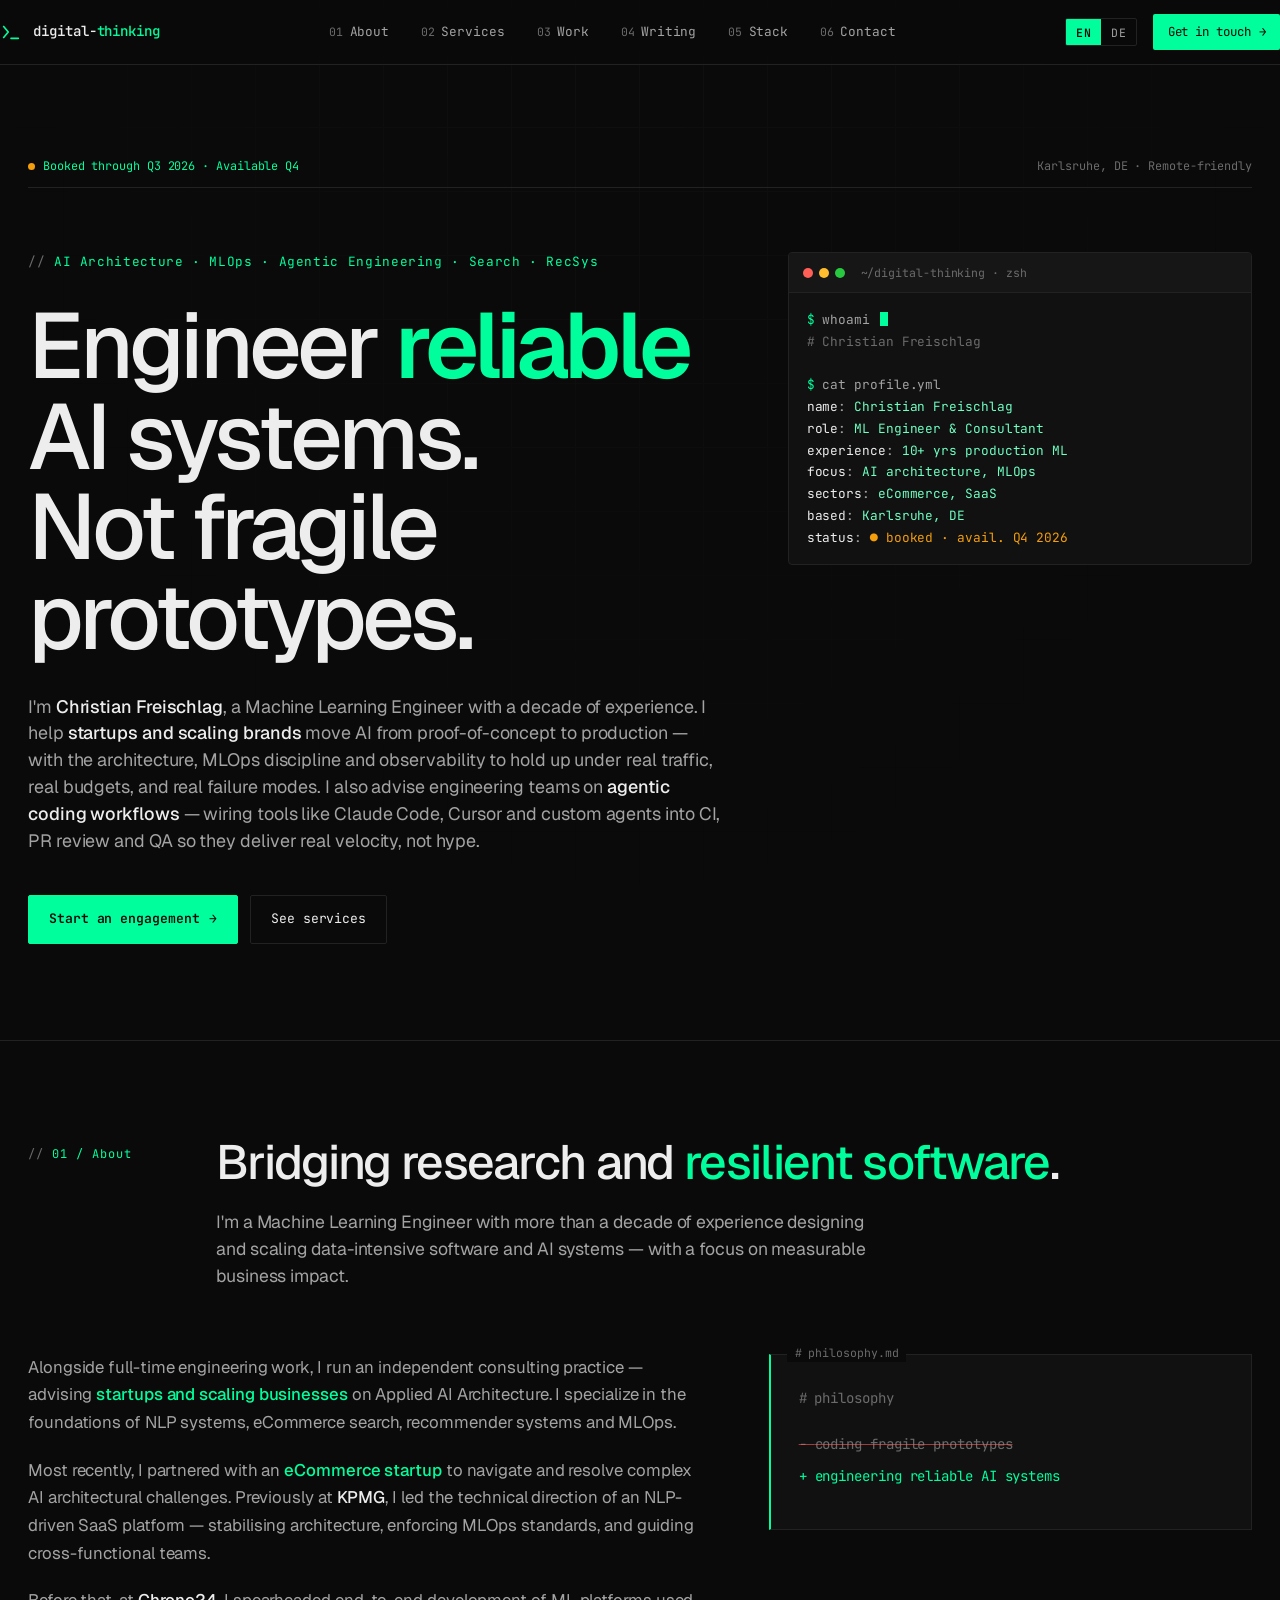
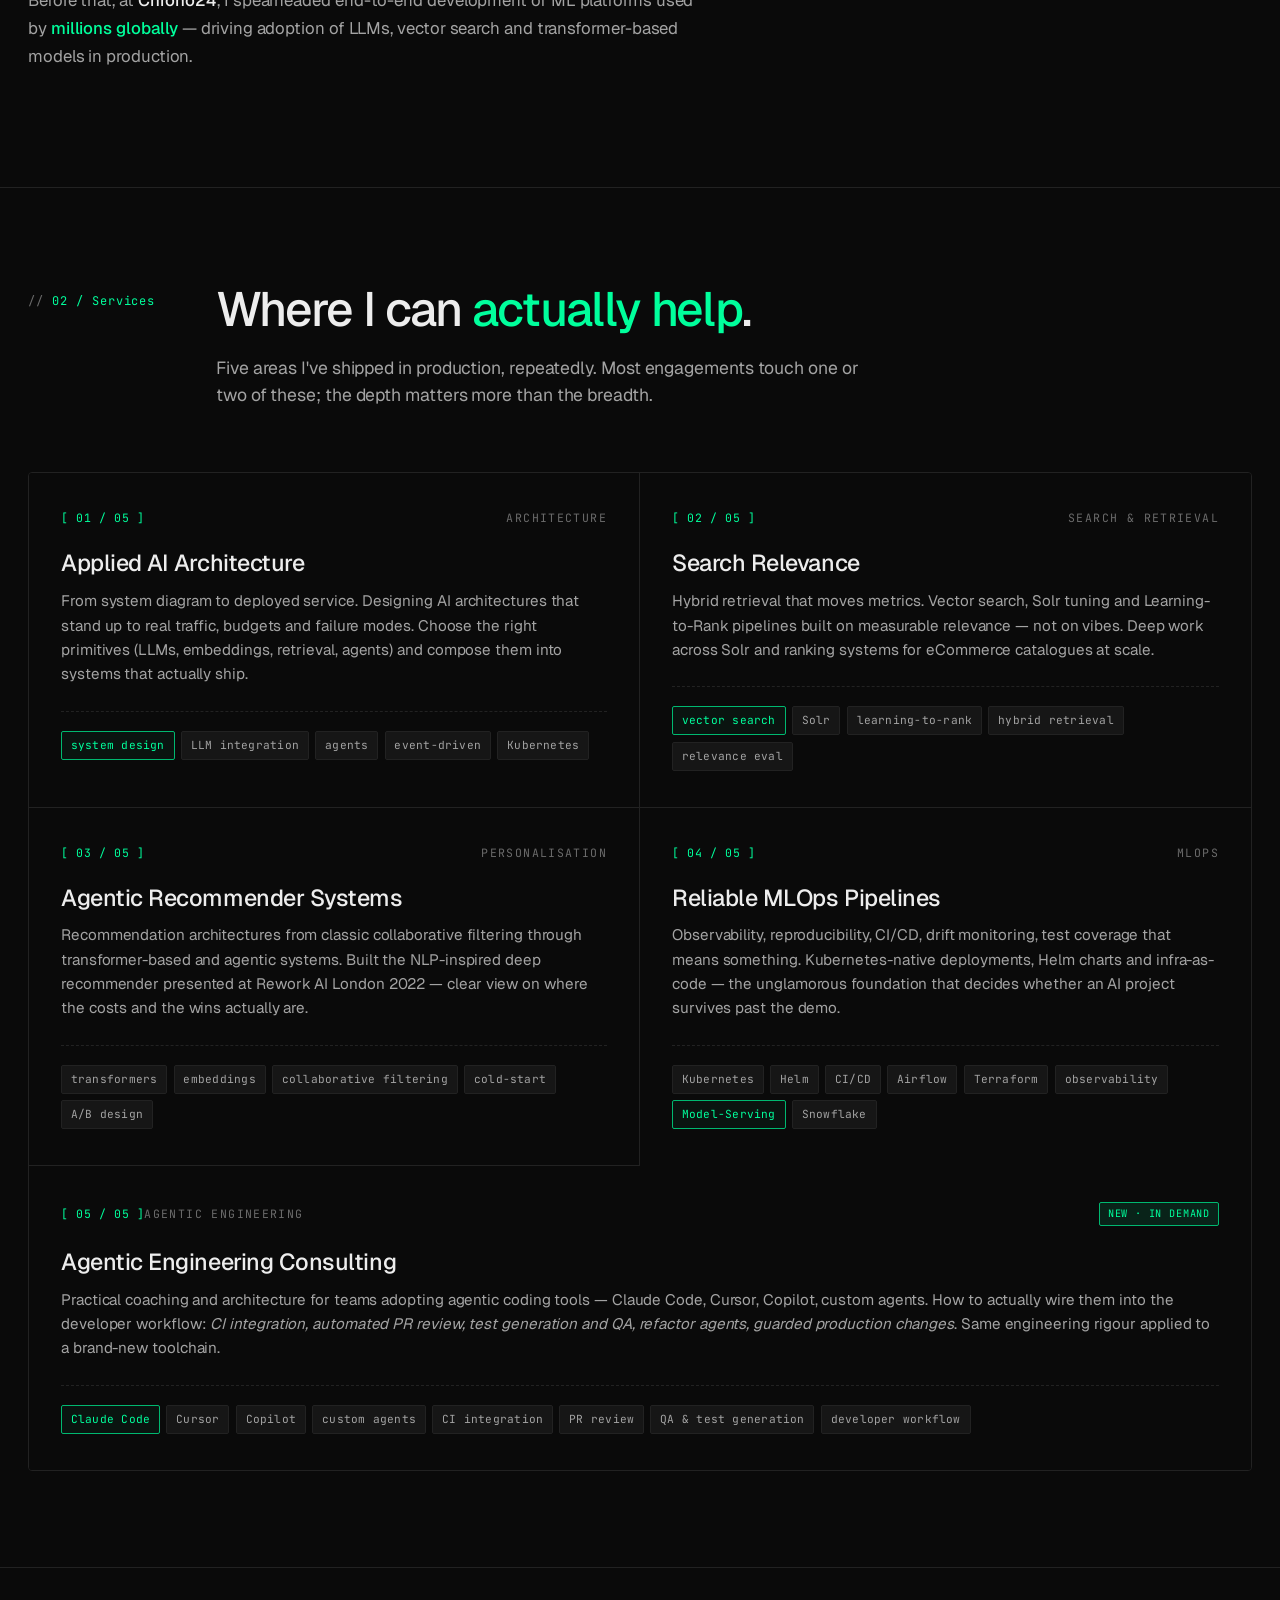
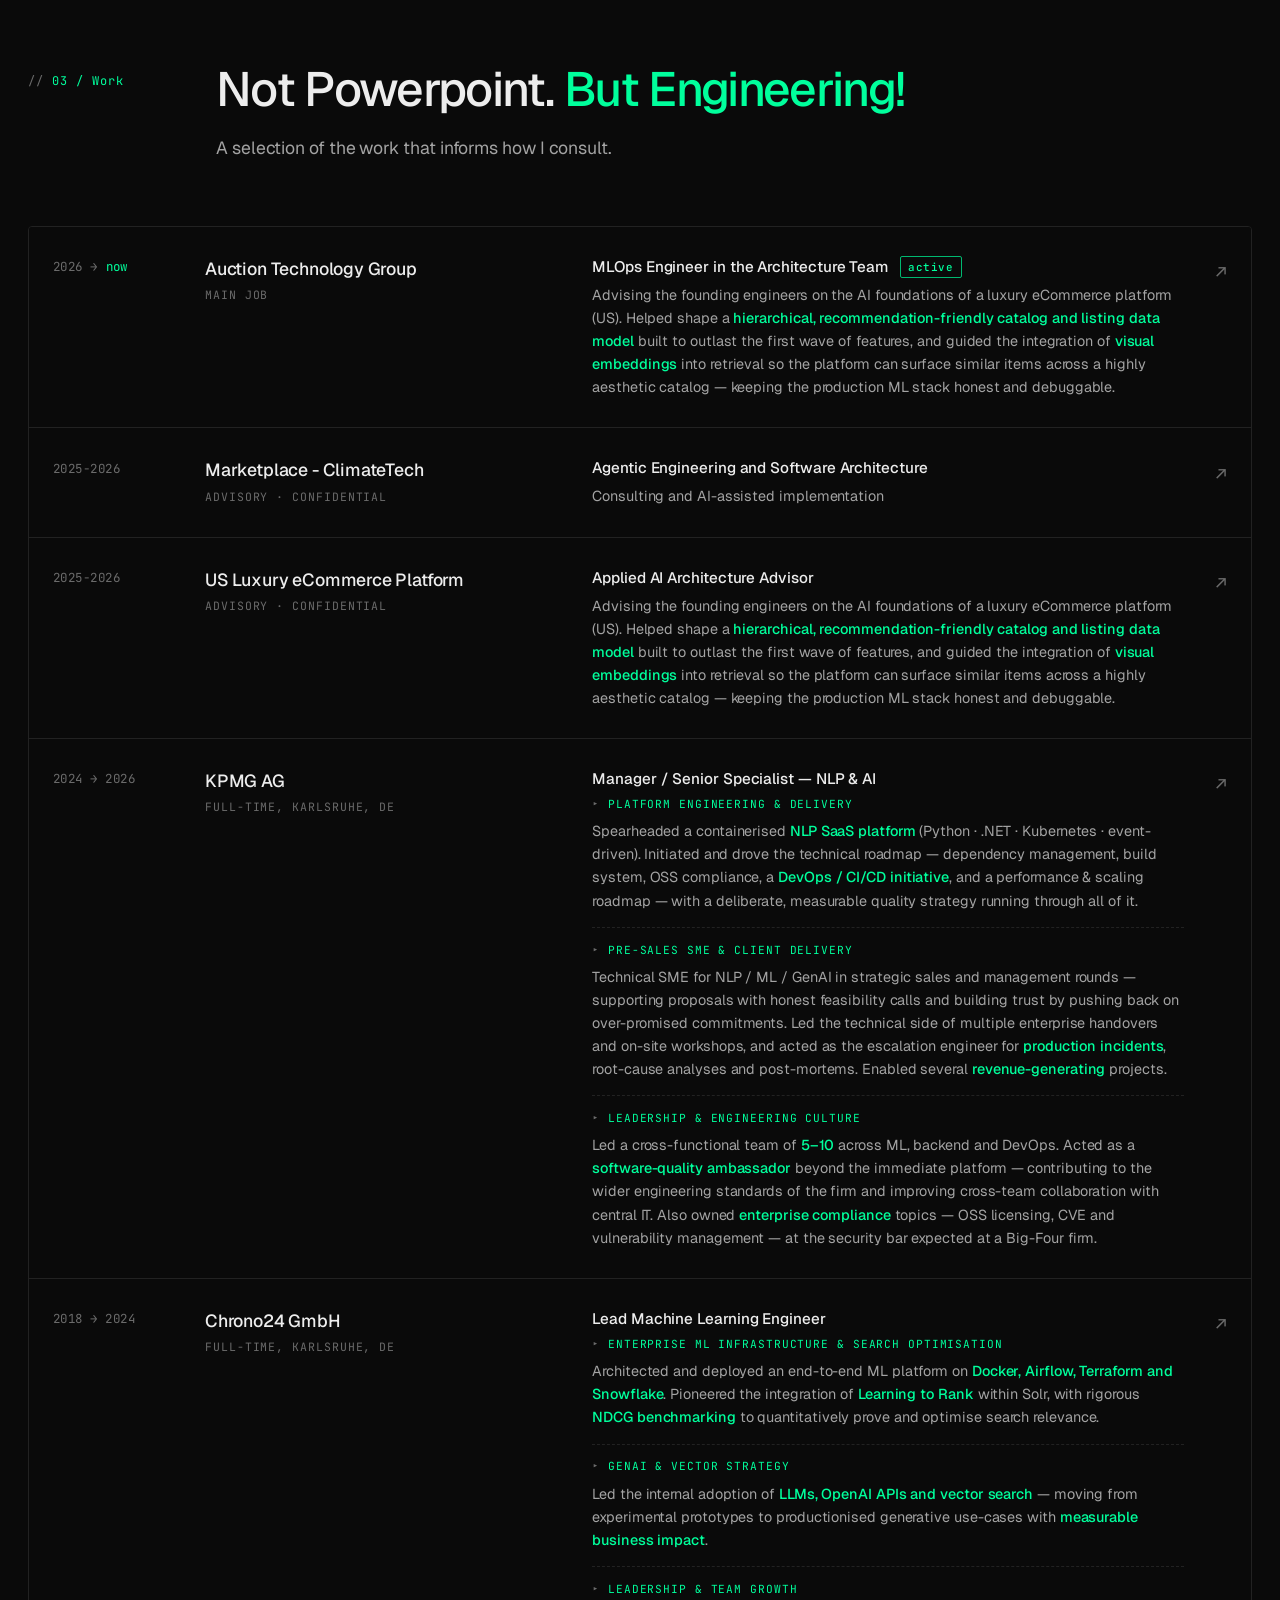
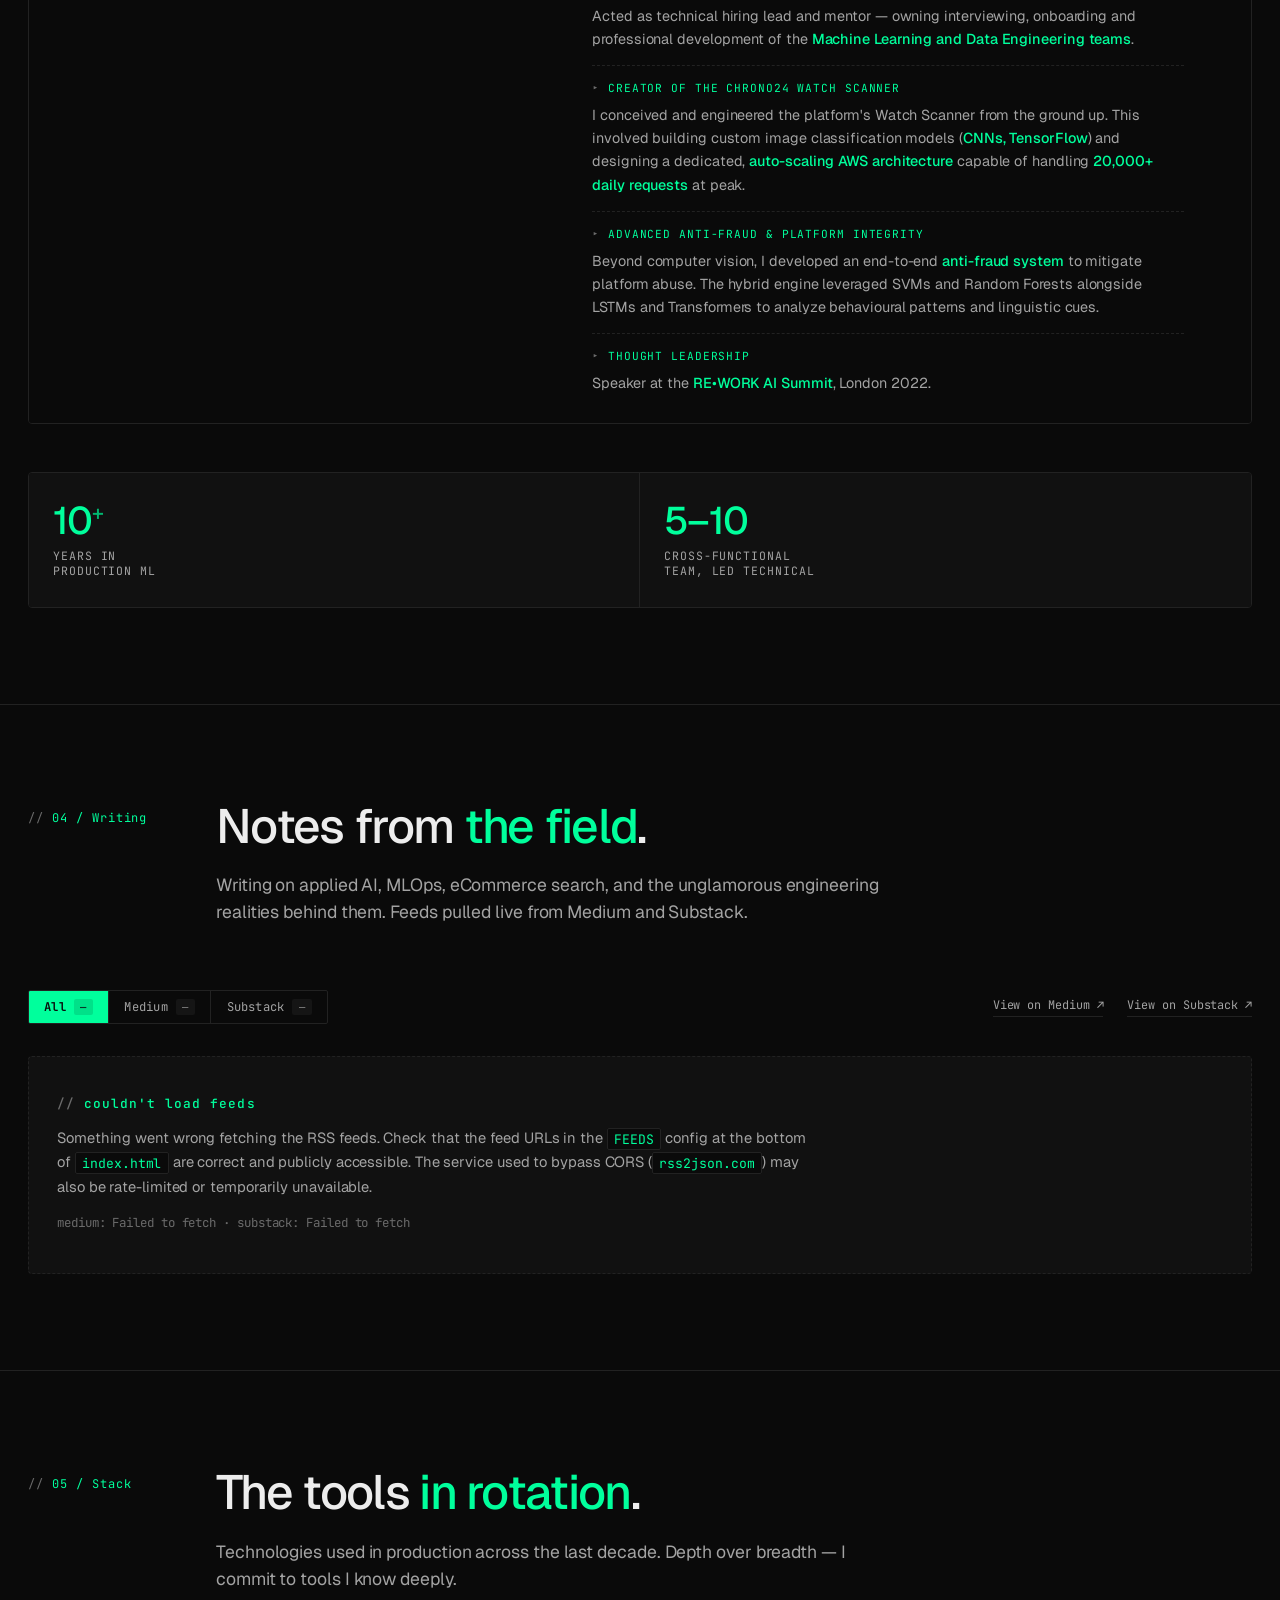
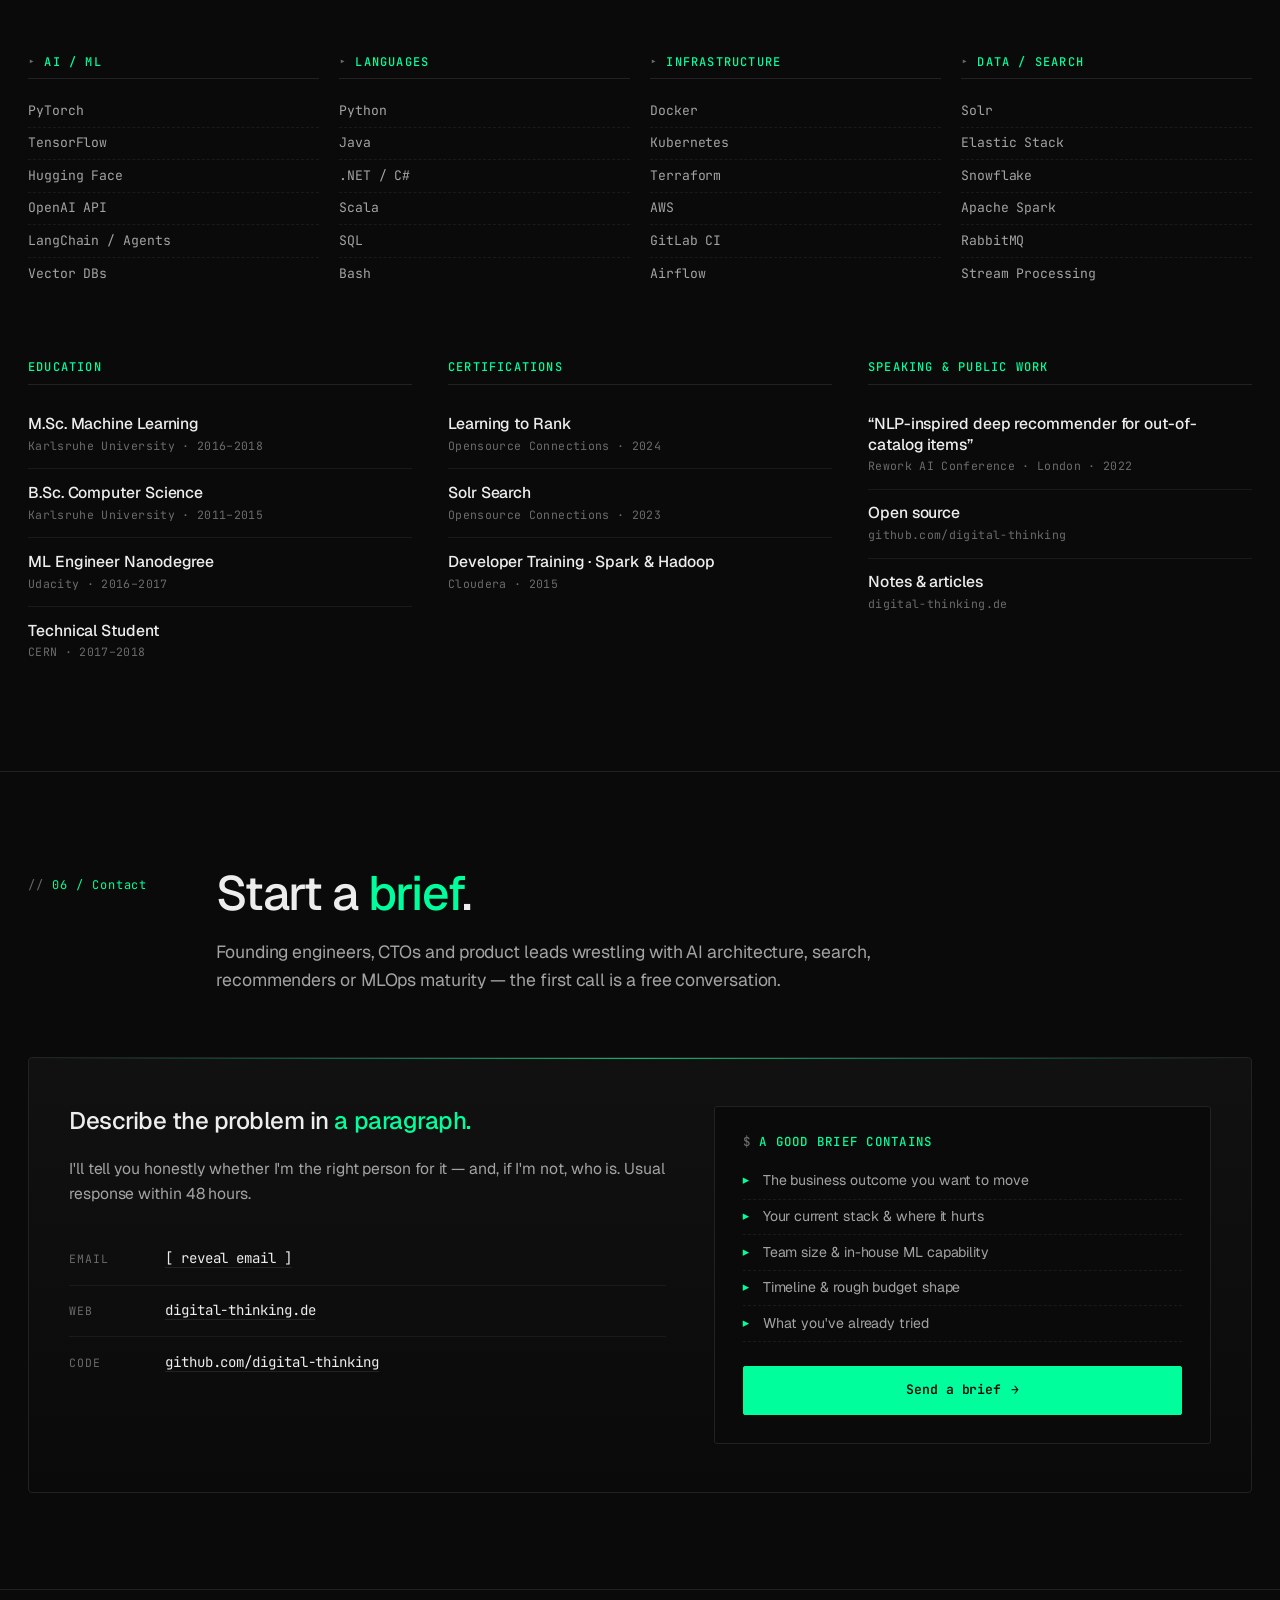
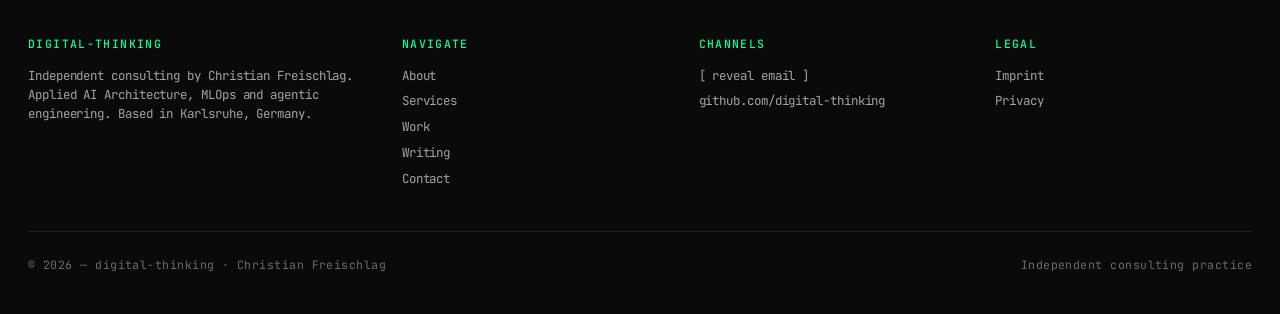
==== index.html @ 20454235 "Add Berufsbezeichnung to Impressum and full Datenschutzerklärung modal - Impressum: add Freelance IT" ====
<!DOCTYPE html>
<html lang="en">
<head>
<meta charset="UTF-8" />
<meta name="viewport" content="width=device-width, initial-scale=1.0" />
<title>digital-thinking — Applied AI Architecture &amp; MLOps Consulting</title>
<meta name="description" content="Independent consulting on Applied AI Architecture, MLOps, eCommerce search and recommender systems. Engineer reliable AI systems. Not fragile prototypes." />
<meta name="author" content="Christian Freischlag" />
<link rel="canonical" href="https://digital-thinking.de/" />
<link rel="icon" href="/favicon.svg" type="image/svg+xml" />
<link rel="icon" href="/Digital-Thinking.png" type="image/png" />
<link rel="apple-touch-icon" href="/Digital-Thinking.png" />

<!-- Open Graph -->
<meta property="og:type" content="website" />
<meta property="og:url" content="https://digital-thinking.de/" />
<meta property="og:site_name" content="digital-thinking" />
<meta property="og:title" content="digital-thinking — Applied AI Architecture &amp; MLOps Consulting" />
<meta property="og:description" content="Independent consulting on Applied AI Architecture, MLOps, eCommerce search and recommender systems. Engineer reliable AI systems. Not fragile prototypes." />
<meta property="og:locale" content="en_US" />
<meta property="og:locale:alternate" content="de_DE" />
<meta property="og:image" content="https://digital-thinking.de/Digital-Thinking.png" />
<meta property="og:image:alt" content="digital-thinking — Applied AI Architecture &amp; MLOps Consulting" />

<!-- Twitter Card -->
<meta name="twitter:card" content="summary" />
<meta name="twitter:title" content="digital-thinking — Applied AI Architecture &amp; MLOps Consulting" />
<meta name="twitter:description" content="Independent consulting on Applied AI Architecture, MLOps, eCommerce search and recommender systems. Engineer reliable AI systems. Not fragile prototypes." />
<meta name="twitter:image" content="https://digital-thinking.de/Digital-Thinking.png" />

<!-- Schema.org -->
<script type="application/ld+json">
{
  "@context": "https://schema.org",
  "@type": "ProfessionalService",
  "name": "digital-thinking",
  "url": "https://digital-thinking.de/",
  "description": "Independent consulting on Applied AI Architecture, MLOps, eCommerce search and recommender systems.",
  "founder": {
    "@type": "Person",
    "name": "Christian Freischlag",
    "jobTitle": "Machine Learning Engineer & Consultant"
  },
  "address": {
    "@type": "PostalAddress",
    "streetAddress": "Zietenstraße 50",
    "addressLocality": "Karlsruhe",
    "postalCode": "76185",
    "addressCountry": "DE"
  },
  "serviceType": ["Applied AI Architecture", "MLOps", "eCommerce Search", "Recommender Systems", "Agentic Engineering"]
}
</script>

<link rel="preconnect" href="https://fonts.googleapis.com" />
<link rel="preconnect" href="https://fonts.gstatic.com" crossorigin />
<link href="https://fonts.googleapis.com/css2?family=Geist:wght@300;400;500;600;700;800&family=JetBrains+Mono:wght@400;500;600&display=swap" rel="stylesheet" />
<style>
/* =================================================================
   digital-thinking · Applied AI Architecture & MLOps
   ================================================================= */

:root {
  --bg:          #0a0a0a;
  --bg-2:        #111111;
  --bg-3:        #161616;
  --fg:          #ededed;
  --fg-dim:      #a3a3a3;
  --fg-mute:     #6b6b6b;
  --border:      #222222;
  --border-soft: #1a1a1a;

  --g:           #00ff9c;
  --g-bright:    #6effc1;
  --g-deep:      #00b870;
  --g-tint:      rgba(0, 255, 156, 0.10);
  --g-tint-2:    rgba(0, 255, 156, 0.04);

  --sans: "Geist", ui-sans-serif, system-ui, -apple-system, sans-serif;
  --mono: "JetBrains Mono", ui-monospace, SFMono-Regular, Menlo, monospace;

  --maxw: 1280px;
}

*, *::before, *::after { box-sizing: border-box; }

html { scroll-behavior: smooth; }

body {
  margin: 0;
  background: var(--bg);
  color: var(--fg);
  font-family: var(--sans);
  font-size: 16px;
  font-weight: 400;
  line-height: 1.55;
  -webkit-font-smoothing: antialiased;
  -moz-osx-font-smoothing: grayscale;
  letter-spacing: -0.005em;
}

/* subtle grid backdrop */
body::before {
  content: "";
  position: fixed;
  inset: 0;
  background-image:
    linear-gradient(var(--border-soft) 1px, transparent 1px),
    linear-gradient(90deg, var(--border-soft) 1px, transparent 1px);
  background-size: 64px 64px;
  background-position: -1px -1px;
  opacity: 0.5;
  pointer-events: none;
  z-index: 0;
  mask-image: radial-gradient(ellipse at center top, rgba(0,0,0,0.8) 0%, transparent 70%);
  -webkit-mask-image: radial-gradient(ellipse at center top, rgba(0,0,0,0.8) 0%, transparent 70%);
}

::selection { background: var(--g); color: var(--bg); }

/* ============ LANGUAGE TOGGLE ============ */
html[lang="en"] [data-lang="de"] { display: none !important; }
html[lang="de"] [data-lang="en"] { display: none !important; }

/* ============ TYPOGRAPHY ============ */
h1, h2, h3, h4, h5 {
  font-family: var(--sans);
  font-weight: 500;
  margin: 0;
  letter-spacing: -0.03em;
  line-height: 1.05;
}
p { margin: 0; }
a { color: inherit; text-decoration: none; }

.mono { font-family: var(--mono); font-weight: 400; }
.upper { text-transform: uppercase; letter-spacing: 0.12em; }

/* ============ LAYOUT ============ */
.wrap {
  position: relative;
  z-index: 1;
  max-width: var(--maxw);
  margin: 0 auto;
  padding: 0 1.75rem;
}
@media (max-width: 640px) { .wrap { padding: 0 1rem; } }

/* ============ NAV ============ */
.nav {
  position: sticky;
  top: 0;
  z-index: 50;
  background: rgba(10, 10, 10, 0.82);
  backdrop-filter: blur(12px) saturate(160%);
  -webkit-backdrop-filter: blur(12px) saturate(160%);
  border-bottom: 1px solid var(--border);
}
.nav-inner {
  display: grid;
  grid-template-columns: auto 1fr auto;
  gap: 2rem;
  align-items: center;
  padding: 0.9rem 0;
}
.brand {
  display: flex;
  align-items: center;
  gap: 0.7rem;
  font-family: var(--mono);
  font-size: 0.88rem;
  font-weight: 500;
}
.brand-mark {
  width: 22px; height: 22px;
  color: var(--g);
  flex-shrink: 0;
}
.brand-name { color: var(--fg); }
.brand-name span { color: var(--g); }

.nav-links {
  display: flex;
  justify-content: center;
  gap: 2rem;
  font-family: var(--mono);
  font-size: 0.8rem;
}
.nav-links a {
  color: var(--fg-dim);
  transition: color 140ms ease;
  display: flex;
  align-items: baseline;
  gap: 0.4rem;
}
.nav-links a:hover { color: var(--g); }
.nav-links a .num {
  color: var(--fg-mute);
  font-size: 0.72rem;
}
.nav-links a:hover .num { color: var(--g); }

.nav-right {
  display: flex;
  align-items: center;
  gap: 1rem;
}
.lang-switch {
  display: flex;
  border: 1px solid var(--border);
  border-radius: 2px;
  font-family: var(--mono);
  font-size: 0.72rem;
  overflow: hidden;
}
.lang-switch button {
  background: transparent;
  color: var(--fg-dim);
  border: 0;
  padding: 0.35rem 0.6rem;
  cursor: pointer;
  font-family: inherit;
  font-size: inherit;
  letter-spacing: 0.08em;
  transition: background 140ms ease, color 140ms ease;
}
.lang-switch button:hover { color: var(--fg); }
.lang-switch button.active {
  background: var(--g);
  color: var(--bg);
  font-weight: 600;
}
.cta-btn {
  display: inline-flex;
  align-items: center;
  gap: 0.5rem;
  padding: 0.5rem 0.9rem;
  font-family: var(--mono);
  font-size: 0.78rem;
  color: var(--bg);
  background: var(--g);
  border: 0;
  border-radius: 2px;
  transition: background 160ms ease, transform 160ms ease;
}
.cta-btn:hover { background: var(--g-bright); transform: translateY(-1px); }
.cta-btn::after { content: "→"; }

@media (max-width: 860px) {
  .nav-links { display: none; }
  .nav-inner { grid-template-columns: 1fr auto; }
}
@media (max-width: 520px) {
  .cta-btn { display: none; }
}

/* ============ HERO ============ */
.hero {
  padding: 5rem 0 6rem;
  position: relative;
}
.hero-top {
  display: flex;
  justify-content: space-between;
  align-items: center;
  padding: 0.75rem 0;
  border-bottom: 1px solid var(--border);
  margin-bottom: 4rem;
  font-family: var(--mono);
  font-size: 0.74rem;
  color: var(--fg-mute);
  gap: 1rem;
  flex-wrap: wrap;
}
.hero-top > span { display: flex; align-items: center; gap: 0.5rem; }

.status {
  display: inline-flex;
  align-items: center;
  gap: 0.55rem;
  color: var(--g);
}
.status-dot {
  width: 7px; height: 7px;
  background: var(--g);
  border-radius: 50%;
  position: relative;
  animation: pulse 2s ease-in-out infinite;
}
@keyframes pulse {
  0%, 100% { box-shadow: 0 0 0 0 rgba(0, 255, 156, 0.6); }
  50% { box-shadow: 0 0 0 6px rgba(0, 255, 156, 0); }
}
.status-dot.unavail {
  background: #f59e0b;
  animation: pulse-amber 2s ease-in-out infinite;
}
@keyframes pulse-amber {
  0%, 100% { box-shadow: 0 0 0 0 rgba(245, 158, 11, 0.6); }
  50% { box-shadow: 0 0 0 6px rgba(245, 158, 11, 0); }
}

.hero-grid {
  display: grid;
  grid-template-columns: minmax(0, 1.5fr) minmax(0, 1fr);
  gap: 4rem;
  align-items: start;
}

.hero-tagline {
  font-family: var(--mono);
  font-size: 0.8rem;
  color: var(--g);
  margin-bottom: 1.75rem;
  letter-spacing: 0.05em;
}
.hero-tagline::before {
  content: "//  ";
  color: var(--fg-mute);
}

.hero-title {
  font-size: clamp(2.4rem, 7.2vw, 5.8rem);
  font-weight: 500;
  line-height: 0.98;
  letter-spacing: -0.045em;
  margin-bottom: 2rem;
}
.hero-title .accent {
  color: var(--g);
  font-weight: 600;
}
.hero-title .line { display: block; }

.hero-sub {
  font-size: clamp(1.05rem, 1.4vw, 1.2rem);
  line-height: 1.5;
  color: var(--fg-dim);
  max-width: 42em;
  margin-bottom: 2.5rem;
}
.hero-sub strong { color: var(--fg); font-weight: 500; }

.hero-actions {
  display: flex;
  gap: 0.75rem;
  flex-wrap: wrap;
}
.btn {
  display: inline-flex;
  align-items: center;
  gap: 0.6rem;
  padding: 0.85rem 1.25rem;
  font-family: var(--mono);
  font-size: 0.82rem;
  border-radius: 2px;
  transition: all 180ms ease;
  cursor: pointer;
}
.btn-primary {
  background: var(--g);
  color: var(--bg);
  font-weight: 600;
  border: 1px solid var(--g);
}
.btn-primary:hover { background: var(--g-bright); border-color: var(--g-bright); }
.btn-primary::after { content: "→"; transition: transform 180ms ease; }
.btn-primary:hover::after { transform: translateX(4px); }
.btn-ghost {
  background: transparent;
  color: var(--fg);
  border: 1px solid var(--border);
}
.btn-ghost:hover { border-color: var(--g); color: var(--g); }

/* terminal card */
.term {
  background: var(--bg-2);
  border: 1px solid var(--border);
  border-radius: 4px;
  overflow: hidden;
  font-family: var(--mono);
  font-size: 0.8rem;
  line-height: 1.7;
}
.term-head {
  display: flex;
  align-items: center;
  gap: 0.5rem;
  padding: 0.6rem 0.9rem;
  background: var(--bg-3);
  border-bottom: 1px solid var(--border);
  color: var(--fg-mute);
  font-size: 0.72rem;
}
.term-dots {
  display: flex; gap: 0.35rem;
}
.term-dots i {
  width: 10px; height: 10px; border-radius: 50%;
  display: inline-block;
}
.term-dots i:nth-child(1) { background: #ff5f57; }
.term-dots i:nth-child(2) { background: #febc2e; }
.term-dots i:nth-child(3) { background: #28c840; }
.term-title { margin-left: 0.5rem; }
.term-body {
  padding: 1rem 1.1rem;
  color: var(--fg-dim);
}
.term-line { display: block; }
.term-prompt { color: var(--g); }
.term-comment { color: var(--fg-mute); }
.term-key { color: var(--fg); }
.term-val { color: var(--g-bright); }
.term-cursor {
  display: inline-block;
  width: 8px; height: 14px;
  background: var(--g);
  vertical-align: -2px;
  margin-left: 2px;
  animation: blink 1s steps(2) infinite;
}
@keyframes blink { 50% { opacity: 0; } }

@media (max-width: 880px) {
  .hero-grid { grid-template-columns: 1fr; gap: 2.5rem; }
  .hero { padding: 3rem 0 4rem; }
}

/* ============ SECTIONS ============ */
section.block {
  padding: 6rem 0;
  border-top: 1px solid var(--border);
  position: relative;
}
@media (max-width: 640px) { section.block { padding: 3.5rem 0; } }

.block-head {
  display: grid;
  grid-template-columns: 140px 1fr;
  gap: 3rem;
  margin-bottom: 4rem;
  align-items: start;
}
.block-tag {
  font-family: var(--mono);
  font-size: 0.75rem;
  color: var(--g);
  letter-spacing: 0.08em;
  padding-top: 0.5rem;
}
.block-tag::before { content: "// "; color: var(--fg-mute); }

.block-title {
  font-size: clamp(1.75rem, 3.8vw, 3rem);
  font-weight: 500;
  letter-spacing: -0.035em;
  margin-bottom: 1.25rem;
}
.block-title .accent { color: var(--g); }
.block-lede {
  font-size: 1.1rem;
  line-height: 1.55;
  color: var(--fg-dim);
  max-width: 38em;
}
.block-lede strong { color: var(--fg); font-weight: 500; }

@media (max-width: 720px) {
  .block-head { grid-template-columns: 1fr; gap: 1rem; margin-bottom: 2.5rem; }
}

/* ============ ABOUT ============ */
.about-grid {
  display: grid;
  grid-template-columns: 1.4fr 1fr;
  gap: 4rem;
  align-items: start;
}
.about-copy p {
  font-size: 1.05rem;
  line-height: 1.65;
  color: var(--fg-dim);
  margin-bottom: 1.25rem;
}
.about-copy p strong { color: var(--fg); font-weight: 500; }
.about-copy p em { color: var(--g); font-style: normal; font-weight: 500; }

.quote-card {
  background: var(--bg-2);
  border: 1px solid var(--border);
  border-left: 2px solid var(--g);
  padding: 2rem 1.75rem;
  font-family: var(--mono);
  font-size: 0.88rem;
  line-height: 1.65;
  color: var(--fg);
  position: relative;
}
.quote-card::before {
  content: "# philosophy.md";
  position: absolute;
  top: -0.7rem; left: 1rem;
  background: var(--bg);
  padding: 0 0.5rem;
  font-family: var(--mono);
  font-size: 0.72rem;
  color: var(--fg-mute);
}
.q-line {
  display: block;
  margin-bottom: 0.55rem;
}
.q-line.strike {
  color: var(--fg-mute);
  text-decoration: line-through;
  text-decoration-color: rgba(255, 90, 90, 0.6);
}
.q-line.go { color: var(--g); }
.q-line.go::before { content: "+ "; }
.q-line.strike::before { content: "- "; }

@media (max-width: 880px) {
  .about-grid { grid-template-columns: 1fr; gap: 2rem; }
}

/* ============ SERVICES ============ */
.services {
  display: grid;
  grid-template-columns: repeat(2, 1fr);
  border: 1px solid var(--border);
  border-radius: 4px;
  overflow: hidden;
}
.service {
  padding: 2.25rem 2rem;
  background: var(--bg);
  border-right: 1px solid var(--border);
  border-bottom: 1px solid var(--border);
  position: relative;
  transition: background 240ms ease;
}
.service:nth-child(2n) { border-right: 0; }
.service:nth-last-child(-n+2) { border-bottom: 0; }
.service:hover { background: var(--bg-2); }
.service::before {
  content: "";
  position: absolute;
  top: 0; left: 0; right: 0;
  height: 1px;
  background: var(--g);
  transform: scaleX(0);
  transform-origin: left;
  transition: transform 400ms cubic-bezier(0.2, 0.8, 0.3, 1);
}
.service:hover::before { transform: scaleX(1); }

/* 5th card spans full width as a feature row */
.service-wide {
  grid-column: 1 / -1;
  border-right: 0 !important;
}

.service-new {
  margin-left: auto;
  font-family: var(--mono);
  font-size: 0.64rem;
  color: var(--g);
  background: var(--g-tint);
  border: 1px solid var(--g-deep);
  padding: 0.18rem 0.5rem;
  border-radius: 2px;
  letter-spacing: 0.08em;
  text-transform: uppercase;
}

.service-head {
  display: flex;
  justify-content: space-between;
  align-items: center;
  margin-bottom: 1.5rem;
  font-family: var(--mono);
  font-size: 0.72rem;
}
.service-num {
  color: var(--g);
  letter-spacing: 0.05em;
}
.service-kind {
  color: var(--fg-mute);
  letter-spacing: 0.12em;
  text-transform: uppercase;
}
.service-title {
  font-size: 1.45rem;
  font-weight: 500;
  margin-bottom: 0.85rem;
  letter-spacing: -0.02em;
}
.service-desc {
  color: var(--fg-dim);
  font-size: 0.95rem;
  line-height: 1.6;
}
.tags {
  display: flex;
  flex-wrap: wrap;
  gap: 0.4rem;
  margin-top: 1.5rem;
  padding-top: 1.2rem;
  border-top: 1px dashed var(--border);
}
.tag {
  font-family: var(--mono);
  font-size: 0.7rem;
  padding: 0.3rem 0.55rem;
  background: var(--bg-3);
  color: var(--fg-dim);
  border: 1px solid var(--border);
  border-radius: 2px;
  letter-spacing: 0.02em;
}
.tag.live {
  border-color: var(--g-deep);
  color: var(--g);
  background: var(--g-tint-2);
}

@media (max-width: 880px) {
  .services { grid-template-columns: 1fr; }
  .service { border-right: 0 !important; border-bottom: 1px solid var(--border) !important; padding: 1.75rem 1.5rem; }
  .service:last-child { border-bottom: 0 !important; }
}

/* ============ WORK ============ */
.work-list {
  border: 1px solid var(--border);
  border-radius: 4px;
  overflow: hidden;
}
.work-row {
  display: grid;
  grid-template-columns: 120px 1.2fr 2fr auto;
  gap: 2rem;
  padding: 1.75rem 1.5rem;
  border-bottom: 1px solid var(--border);
  align-items: start;
  transition: background 180ms ease;
  background: var(--bg);
}
.work-row:last-child { border-bottom: 0; }
.work-row:hover { background: var(--bg-2); }
.work-row:hover .work-arrow { color: var(--g); transform: translateX(4px); }

.work-year {
  font-family: var(--mono);
  font-size: 0.78rem;
  color: var(--fg-mute);
  letter-spacing: 0.04em;
  padding-top: 0.15rem;
}
.work-year .now { color: var(--g); }

.work-client {
  font-size: 1.1rem;
  font-weight: 500;
  letter-spacing: -0.01em;
  margin-bottom: 0.25rem;
}
.work-location {
  font-family: var(--mono);
  font-size: 0.72rem;
  color: var(--fg-mute);
  letter-spacing: 0.08em;
  text-transform: uppercase;
}
.work-role {
  font-size: 0.95rem;
  font-weight: 500;
  color: var(--fg);
  margin-bottom: 0.35rem;
}
.work-role .pill {
  display: inline-block;
  font-family: var(--mono);
  font-size: 0.68rem;
  color: var(--g);
  border: 1px solid var(--g-deep);
  padding: 0.1rem 0.45rem;
  border-radius: 2px;
  margin-left: 0.5rem;
  letter-spacing: 0.05em;
  vertical-align: middle;
}
.work-note {
  font-size: 0.9rem;
  line-height: 1.6;
  color: var(--fg-dim);
}
.work-note em { color: var(--g); font-style: normal; font-weight: 500; }

/* Richer work-note: labelled subsections */
.work-note .subnote {
  margin-top: 0.9rem;
  padding-top: 0.85rem;
  border-top: 1px dashed var(--border);
}
.work-note .subnote:first-child { margin-top: 0; padding-top: 0; border-top: 0; }
.work-note .sub-label {
  display: block;
  font-family: var(--mono);
  font-size: 0.7rem;
  color: var(--g);
  letter-spacing: 0.08em;
  text-transform: uppercase;
  margin-bottom: 0.4rem;
}
.work-note .sub-label::before { content: "▸ "; color: var(--fg-mute); }
.work-arrow {
  font-family: var(--mono);
  font-size: 1.1rem;
  color: var(--fg-mute);
  transition: color 180ms ease, transform 180ms ease;
  padding-top: 0.2rem;
}

@media (max-width: 880px) {
  .work-row { grid-template-columns: 1fr; gap: 0.65rem; padding: 1.5rem 1.25rem; }
  .work-arrow { display: none; }
}

/* ============ STATS ============ */
.stats {
  display: grid;
  grid-template-columns: repeat(2, 1fr);
  border: 1px solid var(--border);
  border-radius: 4px;
  overflow: hidden;
  margin-top: 3rem;
}
.stat {
  padding: 1.75rem 1.5rem;
  border-right: 1px solid var(--border);
  background: var(--bg-2);
}
.stat:last-child { border-right: 0; }
.stat:last-child { border-right: 0; }
.stat-num {
  font-family: var(--sans);
  font-size: 2.4rem;
  font-weight: 500;
  color: var(--g);
  letter-spacing: -0.04em;
  line-height: 1;
  margin-bottom: 0.5rem;
}
.stat-num .u { font-size: 0.55em; vertical-align: super; color: var(--g-deep); }
.stat-label {
  font-family: var(--mono);
  font-size: 0.72rem;
  color: var(--fg-dim);
  letter-spacing: 0.08em;
  text-transform: uppercase;
  line-height: 1.35;
}
@media (max-width: 700px) {
  .stats { grid-template-columns: repeat(2, 1fr); }
  .stat:nth-child(2) { border-right: 0; }
  .stat:nth-child(-n+2) { border-bottom: 1px solid var(--border); }
  .stat-num { font-size: 1.9rem; }
}

/* ============ STACK ============ */
.stack-grid {
  display: grid;
  grid-template-columns: repeat(4, 1fr);
  gap: 1.25rem;
}
.stack-col h4 {
  font-family: var(--mono);
  font-size: 0.75rem;
  color: var(--g);
  letter-spacing: 0.1em;
  text-transform: uppercase;
  font-weight: 500;
  margin-bottom: 1rem;
  padding-bottom: 0.6rem;
  border-bottom: 1px solid var(--border);
}
.stack-col h4::before { content: "▸ "; color: var(--fg-mute); }
.stack-col ul {
  list-style: none;
  margin: 0; padding: 0;
}
.stack-col li {
  font-family: var(--mono);
  font-size: 0.82rem;
  color: var(--fg-dim);
  padding: 0.35rem 0;
  border-bottom: 1px dashed var(--border-soft);
}
.stack-col li:last-child { border-bottom: 0; }
@media (max-width: 880px) { .stack-grid { grid-template-columns: repeat(2, 1fr); } }
@media (max-width: 500px) { .stack-grid { grid-template-columns: 1fr; } }

/* ============ CREDENTIALS ============ */
.creds-grid {
  display: grid;
  grid-template-columns: repeat(3, 1fr);
  gap: 2.25rem;
  margin-top: 4.5rem;
}
.cred-col h4 {
  font-family: var(--mono);
  font-size: 0.75rem;
  color: var(--g);
  letter-spacing: 0.1em;
  text-transform: uppercase;
  font-weight: 500;
  margin-bottom: 1rem;
  padding-bottom: 0.6rem;
  border-bottom: 1px solid var(--border);
}
.cred-item {
  padding: 0.85rem 0;
  border-bottom: 1px solid var(--border-soft);
}
.cred-item:last-child { border-bottom: 0; }
.cred-title {
  font-size: 0.98rem;
  font-weight: 500;
  color: var(--fg);
  margin-bottom: 0.15rem;
  line-height: 1.3;
}
.cred-meta {
  font-family: var(--mono);
  font-size: 0.72rem;
  color: var(--fg-mute);
  letter-spacing: 0.03em;
}
@media (max-width: 880px) { .creds-grid { grid-template-columns: 1fr; } }

/* ============ CONTACT ============ */
.contact-box {
  background: linear-gradient(180deg, var(--bg-2), var(--bg));
  border: 1px solid var(--border);
  border-radius: 4px;
  padding: 3rem 2.5rem;
  position: relative;
  overflow: hidden;
}
.contact-box::before {
  content: "";
  position: absolute;
  top: 0; left: 0; right: 0;
  height: 1px;
  background: linear-gradient(90deg, transparent, var(--g), transparent);
  opacity: 0.7;
}
.contact-grid {
  display: grid;
  grid-template-columns: 1.2fr 1fr;
  gap: 3rem;
  align-items: start;
}
.contact-head {
  font-size: 1.5rem;
  font-weight: 500;
  letter-spacing: -0.02em;
  margin-bottom: 1.25rem;
  line-height: 1.25;
}
.contact-head .accent { color: var(--g); }
.contact-copy {
  color: var(--fg-dim);
  font-size: 0.98rem;
  line-height: 1.6;
  margin-bottom: 1.75rem;
}
.channel {
  display: grid;
  grid-template-columns: 80px 1fr;
  gap: 1rem;
  padding: 0.9rem 0;
  border-bottom: 1px solid var(--border-soft);
  align-items: baseline;
}
.channel:last-child { border-bottom: 0; }
.channel-k {
  font-family: var(--mono);
  font-size: 0.72rem;
  color: var(--fg-mute);
  letter-spacing: 0.08em;
  text-transform: uppercase;
}
.channel-v {
  font-family: var(--mono);
  font-size: 0.88rem;
  color: var(--fg);
}
.channel-v a { color: var(--fg); border-bottom: 1px solid var(--border); transition: all 150ms ease; }
.channel-v a:hover { color: var(--g); border-bottom-color: var(--g); }

.brief-card {
  background: var(--bg);
  border: 1px solid var(--border);
  padding: 1.75rem;
  border-radius: 3px;
}
.brief-card h4 {
  font-family: var(--mono);
  font-size: 0.78rem;
  color: var(--g);
  letter-spacing: 0.1em;
  text-transform: uppercase;
  margin-bottom: 1rem;
}
.brief-card h4::before { content: "$ "; color: var(--fg-mute); }
.brief-list {
  list-style: none;
  margin: 0 0 1.5rem; padding: 0;
  font-size: 0.88rem;
  line-height: 1.55;
}
.brief-list li {
  padding: 0.4rem 0 0.4rem 1.25rem;
  color: var(--fg-dim);
  position: relative;
  border-bottom: 1px dashed var(--border-soft);
}
.brief-list li:last-child { border-bottom: 0; }
.brief-list li::before {
  content: "▸";
  position: absolute;
  left: 0;
  color: var(--g);
  font-size: 0.8rem;
}
@media (max-width: 880px) {
  .contact-grid { grid-template-columns: 1fr; gap: 2rem; }
  .contact-box { padding: 2rem 1.5rem; }
}

/* ============ WRITING / BLOG ============ */
.posts-controls {
  display: flex;
  justify-content: space-between;
  align-items: center;
  margin-bottom: 2rem;
  gap: 1rem;
  flex-wrap: wrap;
}
.post-filter-btns {
  display: flex;
  border: 1px solid var(--border);
  border-radius: 2px;
  overflow: hidden;
}
.post-filter-btns button {
  background: transparent;
  color: var(--fg-dim);
  border: 0;
  padding: 0.5rem 0.95rem;
  font-family: var(--mono);
  font-size: 0.76rem;
  cursor: pointer;
  border-right: 1px solid var(--border);
  display: inline-flex;
  align-items: center;
  gap: 0.5rem;
  transition: background 150ms ease, color 150ms ease;
  letter-spacing: 0.02em;
}
.post-filter-btns button:last-child { border-right: 0; }
.post-filter-btns button:hover { color: var(--fg); background: var(--bg-2); }
.post-filter-btns button.active {
  background: var(--g);
  color: var(--bg);
  font-weight: 600;
}
.post-filter-btns .count {
  font-size: 0.66rem;
  padding: 0.05rem 0.4rem;
  border-radius: 2px;
  background: rgba(255, 255, 255, 0.06);
  color: inherit;
  min-width: 1.2rem;
  text-align: center;
  opacity: 0.8;
}
.post-filter-btns button.active .count {
  background: rgba(0, 0, 0, 0.15);
}

.posts-links {
  display: flex;
  gap: 1.5rem;
  font-family: var(--mono);
  font-size: 0.74rem;
  flex-wrap: wrap;
}
.posts-links a {
  color: var(--fg-dim);
  border-bottom: 1px solid var(--border);
  padding-bottom: 2px;
  transition: color 150ms ease, border-color 150ms ease;
}
.posts-links a:hover { color: var(--g); border-bottom-color: var(--g); }
.posts-links a[hidden] { display: none !important; }

.posts-container { position: relative; min-height: 180px; }

.posts-loading {
  padding: 2.5rem 1rem;
  text-align: center;
  color: var(--fg-mute);
  font-family: var(--mono);
  font-size: 0.88rem;
}
.posts-loading .term-prompt { margin-right: 0.5rem; color: var(--g); }

.posts-setup, .posts-error, .posts-empty {
  padding: 2.5rem 1.75rem;
  border: 1px dashed var(--border);
  border-radius: 4px;
  background: var(--bg-2);
}
.posts-setup h4, .posts-error h4 {
  font-family: var(--mono);
  font-size: 0.8rem;
  color: var(--g);
  margin-bottom: 1rem;
  letter-spacing: 0.08em;
  text-transform: lowercase;
}
.posts-setup h4::before, .posts-error h4::before {
  content: "// ";
  color: var(--fg-mute);
}
.posts-setup p, .posts-error p {
  color: var(--fg-dim);
  font-size: 0.92rem;
  line-height: 1.65;
  max-width: 52em;
  margin: 0 0 0.85rem;
}
.posts-setup p:last-child, .posts-error p:last-child { margin-bottom: 0; }
.posts-setup code, .posts-error code {
  font-family: var(--mono);
  font-size: 0.82rem;
  background: var(--bg);
  color: var(--g);
  padding: 0.1rem 0.4rem;
  border-radius: 2px;
  border: 1px solid var(--border);
}
.posts-empty {
  text-align: center;
  font-family: var(--mono);
  font-size: 0.88rem;
  color: var(--fg-mute);
}

.posts-list {
  display: grid;
  grid-template-columns: repeat(2, 1fr);
  gap: 1rem;
}
@media (max-width: 760px) {
  .posts-list { grid-template-columns: 1fr; }
  .posts-controls { flex-direction: column; align-items: stretch; }
  .post-filter-btns { justify-content: center; }
}

.post-card {
  background: var(--bg-2);
  border: 1px solid var(--border);
  border-radius: 3px;
  padding: 1.5rem 1.5rem 1.25rem;
  display: flex;
  flex-direction: column;
  transition: background 200ms ease, border-color 200ms ease, transform 200ms ease;
  text-decoration: none;
  color: inherit;
  min-height: 180px;
  position: relative;
  overflow: hidden;
}
.post-card::before {
  content: "";
  position: absolute;
  top: 0; left: 0;
  width: 2px;
  height: 0;
  background: var(--g);
  transition: height 300ms cubic-bezier(0.2, 0.8, 0.3, 1);
}
.post-card:hover {
  background: var(--bg-3);
  border-color: #2a2a2a;
  transform: translateY(-1px);
}
.post-card:hover::before { height: 100%; }
.post-card:hover .post-title { color: var(--g); }
.post-card:hover .post-link { color: var(--g); }
.post-card:hover .post-link::after { transform: translateX(4px); }

.post-meta {
  display: flex;
  align-items: center;
  gap: 0.55rem;
  font-family: var(--mono);
  font-size: 0.7rem;
  color: var(--fg-mute);
  margin-bottom: 1rem;
  flex-wrap: wrap;
}
.post-source {
  display: inline-flex;
  align-items: center;
  gap: 0.35rem;
  padding: 0.2rem 0.5rem;
  border: 1px solid var(--border);
  border-radius: 2px;
  background: var(--bg);
  color: var(--fg-dim);
  letter-spacing: 0.04em;
  font-size: 0.68rem;
}
.post-source::before {
  content: "";
  width: 5px; height: 5px;
  border-radius: 50%;
  background: var(--g);
}
.post-source[data-src="substack"]::before {
  background: transparent;
  border: 1px solid var(--g);
}
.post-date { color: var(--fg-mute); }
.post-read { color: var(--fg-mute); margin-left: auto; }

.post-title {
  font-size: 1.12rem;
  font-weight: 500;
  line-height: 1.3;
  letter-spacing: -0.015em;
  margin-bottom: 0.75rem;
  color: var(--fg);
  transition: color 180ms ease;
}

.post-excerpt {
  font-size: 0.9rem;
  line-height: 1.55;
  color: var(--fg-dim);
  margin-bottom: 1rem;
  display: -webkit-box;
  -webkit-line-clamp: 3;
  -webkit-box-orient: vertical;
  overflow: hidden;
  flex-grow: 1;
}

.post-link {
  font-family: var(--mono);
  font-size: 0.76rem;
  color: var(--fg-dim);
  margin-top: auto;
  transition: color 180ms ease;
  display: inline-flex;
  align-items: center;
  gap: 0.4rem;
  align-self: flex-start;
}
.post-link::after {
  content: "→";
  transition: transform 180ms ease;
  display: inline-block;
}

/* ============ FOOTER ============ */
footer.foot {
  padding: 3rem 0 2.5rem;
  border-top: 1px solid var(--border);
  font-family: var(--mono);
  font-size: 0.78rem;
  color: var(--fg-mute);
}
.foot-grid {
  display: grid;
  grid-template-columns: 1.3fr repeat(3, 1fr);
  gap: 2.5rem;
  margin-bottom: 2.5rem;
}
.foot h5 {
  font-family: var(--mono);
  font-weight: 500;
  font-size: 0.72rem;
  color: var(--g);
  letter-spacing: 0.12em;
  text-transform: uppercase;
  margin-bottom: 0.75rem;
}
.foot p, .foot a { display: block; padding: 0.2rem 0; color: var(--fg-dim); }
.foot a { transition: color 150ms; }
.foot a:hover { color: var(--g); }
.foot-bottom {
  display: flex;
  justify-content: space-between;
  align-items: center;
  padding-top: 1.5rem;
  border-top: 1px solid var(--border);
  font-size: 0.72rem;
  letter-spacing: 0.04em;
}
.foot-bottom .legal { display: flex; gap: 1.5rem; }
@media (max-width: 760px) {
  .foot-grid { grid-template-columns: 1fr 1fr; }
  .foot-bottom { flex-direction: column; gap: 0.75rem; text-align: center; }
}

/* ============ REVEAL ============ */
.reveal {
  opacity: 0;
  transform: translateY(14px);
  transition: opacity 700ms ease, transform 700ms cubic-bezier(0.2, 0.8, 0.3, 1);
}
.reveal.in { opacity: 1; transform: translateY(0); }

@media (prefers-reduced-motion: reduce) {
  .reveal { opacity: 1; transform: none; transition: none; }
  .status-dot, .term-cursor { animation: none; }
}

/* ============ IMPRESSUM MODAL ============ */
.modal-overlay {
  position: fixed;
  inset: 0;
  background: rgba(10, 10, 10, 0.92);
  backdrop-filter: blur(8px);
  -webkit-backdrop-filter: blur(8px);
  z-index: 200;
  display: flex;
  align-items: flex-start;
  justify-content: center;
  padding: 4rem 1.75rem 3rem;
  overflow-y: auto;
}
.modal-overlay[hidden] { display: none !important; }

.modal-box {
  background: var(--bg-2);
  border: 1px solid var(--border);
  border-radius: 4px;
  max-width: 680px;
  width: 100%;
  padding: 2.5rem 2.75rem;
  position: relative;
  animation: modal-in 250ms cubic-bezier(0.2, 0.8, 0.3, 1);
}
@keyframes modal-in {
  from { opacity: 0; transform: translateY(12px); }
  to   { opacity: 1; transform: translateY(0); }
}

.modal-close {
  position: absolute;
  top: 1.25rem; right: 1.25rem;
  background: transparent;
  border: 1px solid var(--border);
  color: var(--fg-dim);
  font-family: var(--mono);
  font-size: 0.76rem;
  padding: 0.3rem 0.65rem;
  cursor: pointer;
  border-radius: 2px;
  transition: color 140ms ease, border-color 140ms ease;
  letter-spacing: 0.04em;
}
.modal-close:hover { color: var(--g); border-color: var(--g); }

.modal-title {
  font-size: 1.85rem;
  font-weight: 500;
  letter-spacing: -0.04em;
  margin-bottom: 0.35rem;
  line-height: 1.05;
}
.modal-subtitle {
  font-family: var(--mono);
  font-size: 0.72rem;
  color: var(--fg-mute);
  letter-spacing: 0.08em;
  text-transform: uppercase;
  margin-bottom: 2rem;
}

.modal-section {
  margin-bottom: 1.75rem;
  padding-bottom: 1.75rem;
  border-bottom: 1px solid var(--border-soft);
}
.modal-section:last-child { border-bottom: 0; margin-bottom: 0; padding-bottom: 0; }

.modal-section h4 {
  font-family: var(--mono);
  font-size: 0.72rem;
  color: var(--g);
  letter-spacing: 0.1em;
  text-transform: uppercase;
  margin-bottom: 0.75rem;
  font-weight: 500;
}
.modal-section h4::before { content: "// "; color: var(--fg-mute); }

.modal-section address,
.modal-section p {
  font-size: 0.95rem;
  line-height: 1.7;
  color: var(--fg-dim);
  font-style: normal;
  margin-bottom: 0.5rem;
}
.modal-section p:last-child { margin-bottom: 0; }

.modal-section a {
  color: var(--fg-dim);
  border-bottom: 1px solid var(--border);
  transition: color 150ms ease, border-color 150ms ease;
}
.modal-section a:hover { color: var(--g); border-bottom-color: var(--g); }

@media (max-width: 640px) {
  .modal-overlay { padding: 2rem 1rem; }
  .modal-box { padding: 1.75rem 1.5rem; }
}
</style>
</head>

<body>

<!-- ================= NAV ================= -->
<header class="nav">
  <div class="wrap nav-inner">
    <a href="#top" class="brand" aria-label="digital-thinking home">
      <svg class="brand-mark" viewBox="0 0 24 24" fill="none" stroke="currentColor" stroke-width="1.8" aria-hidden="true">
        <path d="M4 6 L9 12 L4 18" stroke-linecap="round" stroke-linejoin="round"/>
        <path d="M12 19 L20 19" stroke-linecap="round"/>
      </svg>
      <span class="brand-name">digital-<span>thinking</span></span>
    </a>

    <nav class="nav-links" aria-label="Primary">
      <a href="#about"><span class="num">01</span><span data-lang="en">About</span><span data-lang="de">Über</span></a>
      <a href="#services"><span class="num">02</span><span data-lang="en">Services</span><span data-lang="de">Leistungen</span></a>
      <a href="#work"><span class="num">03</span><span data-lang="en">Work</span><span data-lang="de">Referenzen</span></a>
      <a href="#writing"><span class="num">04</span><span data-lang="en">Writing</span><span data-lang="de">Artikel</span></a>
      <a href="#stack"><span class="num">05</span><span data-lang="en">Stack</span><span data-lang="de">Stack</span></a>
      <a href="#contact"><span class="num">06</span><span data-lang="en">Contact</span><span data-lang="de">Kontakt</span></a>
    </nav>

    <div class="nav-right">
      <div class="lang-switch" role="group" aria-label="Language">
        <button type="button" data-setlang="en" class="active">EN</button>
        <button type="button" data-setlang="de">DE</button>
      </div>
      <a href="#contact" class="cta-btn">
        <span data-lang="en">Get in touch</span>
        <span data-lang="de">Kontakt</span>
      </a>
    </div>
  </div>
</header>

<main id="top">

<!-- ================= HERO ================= -->
<section class="hero">
  <div class="wrap">
    <div class="hero-top">
      <span class="status">
        <span class="status-dot unavail"></span>
        <span data-lang="en">Booked through Q3 2026 · Available Q4</span>
        <span data-lang="de">Ausgebucht bis Q3 2026 · Ab Q4 verfügbar</span>
      </span>
      <span>
        <span data-lang="en">Karlsruhe, DE · Remote-friendly</span>
        <span data-lang="de">Karlsruhe, DE · Remote möglich</span>
      </span>
    </div>

    <div class="hero-grid">
      <div>
        <div class="hero-tagline reveal">
          <span data-lang="en">AI Architecture · MLOps · Agentic Engineering · Search · RecSys</span>
          <span data-lang="de">KI-Architektur · MLOps · Agentic Engineering · Search · RecSys</span>
        </div>

        <h1 class="hero-title reveal">
          <span data-lang="en">
            <span class="line">Engineer <span class="accent">reliable</span></span>
            <span class="line">AI systems.</span>
            <span class="line">Not fragile prototypes.</span>
          </span>
          <span data-lang="de">
            <span class="line"><span class="accent">Zuverlässige</span></span>
            <span class="line">KI-Systeme.</span>
            <span class="line">Keine fragilen Prototypen.</span>
          </span>
        </h1>

        <p class="hero-sub reveal">
          <span data-lang="en">I'm <strong>Christian Freischlag</strong>, a Machine Learning Engineer with a decade of experience. I help <strong>startups and scaling brands</strong> move AI from proof-of-concept to production — with the architecture, MLOps discipline and observability to hold up under real traffic, real budgets, and real failure modes. I also advise engineering teams on <strong>agentic coding workflows</strong> — wiring tools like Claude Code, Cursor and custom agents into CI, PR review and QA so they deliver real velocity, not hype.</span>
          <span data-lang="de">Mein Name ist <strong>Christian Freischlag</strong>, Machine Learning Engineer mit über zehn Jahren Erfahrung. Ich unterstütze <strong>Startups und wachsenden Unternehmen</strong> dabei, KI aus dem Proof-of-Concept in den Produktionsbetrieb zu bringen. Ob AI-Architektur, MLOps oder Observability, ich blicke auf eine weitreichende Erfahrung in unterschiedlichen Unternehmen zurück. Außerdem berate ich Engineering-Teams zu <strong>agentischen Coding-Workflows</strong>, um aus Tools wie Claude Code, Codex und co. das Beste herauszuholen. Kein Vibecoding, sondern nachhaltiges Agentic Engineering.</span>
        </p>

        <div class="hero-actions reveal">
          <a href="#contact" class="btn btn-primary">
            <span data-lang="en">Start an engagement</span>
            <span data-lang="de">Projekt anfragen</span>
          </a>
          <a href="#services" class="btn btn-ghost">
            <span data-lang="en">See services</span>
            <span data-lang="de">Leistungen ansehen</span>
          </a>
        </div>
      </div>

      <aside class="term reveal" aria-label="System info">
        <div class="term-head">
          <div class="term-dots"><i></i><i></i><i></i></div>
          <span class="term-title">~/digital-thinking · zsh</span>
        </div>
        <div class="term-body">
          <span class="term-line"><span class="term-prompt">$</span> whoami <span class="term-cursor"></span></span>
          <span class="term-line term-comment"># Christian Freischlag</span>
          <span class="term-line">&nbsp;</span>
          <span class="term-line"><span class="term-prompt">$</span> cat profile.yml</span>
          <span class="term-line"><span class="term-key">name</span>:        <span class="term-val">Christian Freischlag</span></span>
          <span class="term-line"><span class="term-key">role</span>:        <span class="term-val">ML Engineer &amp; Consultant</span></span>
          <span class="term-line"><span class="term-key">experience</span>:  <span class="term-val">10+ yrs production ML</span></span>
          <span class="term-line"><span class="term-key">focus</span>:       <span class="term-val">AI architecture, MLOps</span></span>
          <span class="term-line"><span class="term-key">sectors</span>:     <span class="term-val">eCommerce, SaaS</span></span>
          <span class="term-line"><span class="term-key">based</span>:       <span class="term-val">Karlsruhe, DE</span></span>
          <span class="term-line"><span class="term-key">status</span>:      <span class="term-val" style="color:#f59e0b">● booked · avail. Q4 2026</span></span>
        </div>
      </aside>
    </div>
  </div>
</section>

<!-- ================= ABOUT ================= -->
<section class="block" id="about">
  <div class="wrap">
    <div class="block-head reveal">
      <div class="block-tag">01 / About</div>
      <div>
        <h2 class="block-title">
          <span data-lang="en">Bridging research and <span class="accent">resilient software</span>.</span>
          <span data-lang="de">Die Brücke zwischen Forschung und <span class="accent">robuster Software</span>.</span>
        </h2>
        <p class="block-lede">
          <span data-lang="en">I'm a Machine Learning Engineer with more than a decade of experience designing and scaling data-intensive software and AI systems — with a focus on measurable business impact.</span>
          <span data-lang="de">Ich bin Machine Learning Engineer mit über zehn Jahren Erfahrung im Entwurf und der Skalierung datenintensiver Software- und KI-Systemen.</span>
        </p>
      </div>
    </div>

    <div class="about-grid reveal">
      <div class="about-copy">
        <p data-lang="en">Alongside full-time engineering work, I run an independent consulting practice — advising <em>startups and scaling businesses</em> on Applied AI Architecture. I specialize in the foundations of NLP systems, eCommerce search, recommender systems and MLOps.</p>
        <p data-lang="de">Neben meiner Festanstellung berate ich freiberuflich <em>Startups und andere Unternehmen</em> spezialisiert auf KI-Architektur, NLP-Systeme, Suche, Empfehlungssysteme und MLOps.</p>

        <p data-lang="en">Most recently, I partnered with an <em>eCommerce startup</em> to navigate and resolve complex AI architectural challenges. Previously at <strong>KPMG</strong>, I led the technical direction of an NLP-driven SaaS platform — stabilising architecture, enforcing MLOps standards, and guiding cross-functional teams.</p>
        <p data-lang="de">Zuletzt habe ich ein <em>eCommerce-Startup</em> durch komplexe KI-Architekturfragen begleitet. Davor verantwortete ich bei <strong>KPMG</strong> die technische Ausrichtung einer NLP-getriebenen SaaS-Plattform Architektur stabilisiert, MLOps-Standards verankert und cross-funktionale technisch Teams geführt.</p>

        <p data-lang="en">Before that, at <strong>Chrono24</strong>, I spearheaded end-to-end development of ML platforms used by <em>millions globally</em> — driving adoption of LLMs, vector search and transformer-based models in production.</p>
        <p data-lang="de">Davor verantwortete ich bei <strong>Chrono24</strong> die End-to-End-Entwicklung von ML-Plattformen, die <em>weltweit millionenfach genutzt</em> wurden und brachte LLMs, Vector Search und Transformer-Modelle in den produktiven Betrieb.</p>
      </div>

      <div class="quote-card">
        <span class="term-comment"># philosophy</span>
        <br><br>
        <span class="q-line strike" data-lang="en">coding fragile prototypes</span>
        <span class="q-line strike" data-lang="de">fragile Prototypen coden</span>
        <span class="q-line go" data-lang="en">engineering reliable AI systems</span>
        <span class="q-line go" data-lang="de">zuverlässige KI-Systeme bauen</span>
      </div>
    </div>
  </div>
</section>

<!-- ================= SERVICES ================= -->
<section class="block" id="services">
  <div class="wrap">
    <div class="block-head reveal">
      <div class="block-tag">02 / Services</div>
      <div>
        <h2 class="block-title">
          <span data-lang="en">Where I can <span class="accent">actually help</span>.</span>
          <span data-lang="de">Wo ich <span class="accent">wirklich helfen</span> kann.</span>
        </h2>
        <p class="block-lede">
          <span data-lang="en">Five areas I've shipped in production, repeatedly. Most engagements touch one or two of these; the depth matters more than the breadth.</span>
          <span data-lang="de">Fünf Felder, in denen ich als Teil des Produktteams das Ausliefern in den Produktivbetrieb mitverantwortet habe. </span>
        </p>
      </div>
    </div>

    <div class="services reveal">

      <article class="service">
        <div class="service-head">
          <span class="service-num">[ 01 / 05 ]</span>
          <span class="service-kind" data-lang="en">Architecture</span>
          <span class="service-kind" data-lang="de">Architektur</span>
        </div>
        <h3 class="service-title" data-lang="en">Applied AI Architecture</h3>
        <h3 class="service-title" data-lang="de">Angewandte KI-Architektur</h3>
        <p class="service-desc" data-lang="en">From system diagram to deployed service. Designing AI architectures that stand up to real traffic, budgets and failure modes. Choose the right primitives (LLMs, embeddings, retrieval, agents) and compose them into systems that actually ship.</p>
        <p class="service-desc" data-lang="de">Vom Systementwurf bis zum Deployment. KI-Architekturen, die echtem Traffic, echten Budgets und echten Fehlerfällen standhalten. Die richtigen Bausteine wählen (LLMs, Embeddings, Retrieval, Agents) und zu Systemen komponieren, die tatsächlich in Produktion gehen.</p>
        <div class="tags">
          <span class="tag live">system design</span>
          <span class="tag">LLM integration</span>
          <span class="tag">agents</span>
          <span class="tag">event-driven</span>
          <span class="tag ">Kubernetes</span>
        </div>
      </article>

      <article class="service">
        <div class="service-head">
          <span class="service-num">[ 02 / 05 ]</span>
          <span class="service-kind" data-lang="en">Search &amp; Retrieval</span>
          <span class="service-kind" data-lang="de">Suche &amp; Retrieval</span>
        </div>
        <h3 class="service-title" data-lang="en">Search Relevance</h3>
        <h3 class="service-title" data-lang="de">Suche &amp; Relevanz</h3>
        <p class="service-desc" data-lang="en">Hybrid retrieval that moves metrics. Vector search, Solr tuning and Learning-to-Rank pipelines built on measurable relevance — not on vibes. Deep work across Solr and ranking systems for eCommerce catalogues at scale.</p>
        <p class="service-desc" data-lang="de">Messbarer Relevanz (MAP/NDCG) mit Umsatzoptimierung und A/B Testing. Kennzahlgetriebenes Optimieren von hybrider Suche, reiner vector Suche oder Learning-to-Rank-Systemen und der richtigen Technologieauswahl. Fundierte Erfahrung mit Suche und Ranking im großen Maßstab.</p>
        <div class="tags">
          <span class="tag live">vector search</span>
          <span class="tag">Solr</span>
          <span class="tag">learning-to-rank</span>
          <span class="tag">hybrid retrieval</span>
          <span class="tag">relevance eval</span>
        </div>
      </article>

      <article class="service">
        <div class="service-head">
          <span class="service-num">[ 03 / 05 ]</span>
          <span class="service-kind" data-lang="en">Personalisation</span>
          <span class="service-kind" data-lang="de">Personalisierung</span>
        </div>
        <h3 class="service-title" data-lang="en">Agentic Recommender Systems</h3>
        <h3 class="service-title" data-lang="de">Agentische Empfehlungssysteme</h3>
        <p class="service-desc" data-lang="en">Recommendation architectures from classic collaborative filtering through transformer-based and agentic systems. Built the NLP-inspired deep recommender presented at Rework AI London 2022 — clear view on where the costs and the wins actually are.</p>
        <p class="service-desc" data-lang="de">Empfehlungsarchitekturen von klassischem Collaborative Filtering über Embeddings bis hin zu agentischen Systemen. Aber auch Erfahrung mit Eigenentwicklungen (vorgestellt auf der Rework AI in London 2022).</p>
        <div class="tags">
          <span class="tag">transformers</span>
          <span class="tag">embeddings</span>
          <span class="tag">collaborative filtering</span>
          <span class="tag">cold-start</span>
          <span class="tag">A/B design</span>
        </div>
      </article>

      <article class="service">
        <div class="service-head">
          <span class="service-num">[ 04 / 05 ]</span>
          <span class="service-kind">MLOps</span>
        </div>
        <h3 class="service-title" data-lang="en">Reliable MLOps Pipelines</h3>
        <h3 class="service-title" data-lang="de">Zuverlässige MLOps-Pipelines</h3>
        <p class="service-desc" data-lang="en">Observability, reproducibility, CI/CD, drift monitoring, test coverage that means something. Kubernetes-native deployments, Helm charts and infra-as-code — the unglamorous foundation that decides whether an AI project survives past the demo.</p>
        <p class="service-desc" data-lang="de">Observability, Reproduzierbarkeit, CI/CD, Drift-Monitoring, Model-Bereitstellung. Kubernetes-native Deployments, Helm-Charts und Infrastructure-as-Code das Fundament, das darüber entscheidet, ob ein KI-Projekt die Demo überlebt.</p>
        <div class="tags">
          <span class="tag">Kubernetes</span>
          <span class="tag">Helm</span>
          <span class="tag">CI/CD</span>
          <span class="tag">Airflow</span>
          <span class="tag">Terraform</span>
          <span class="tag">observability</span>
          <span class="tag live">Model-Serving</span>
          <span class="tag">Snowflake</span>
        </div>
      </article>

      <article class="service service-wide">
        <div class="service-head">
          <span class="service-num">[ 05 / 05 ]</span>
          <span class="service-kind" data-lang="en">Agentic Engineering</span>
          <span class="service-kind" data-lang="de">Agentic Engineering</span>
          <span class="service-new" data-lang="en">new · in demand</span>
          <span class="service-new" data-lang="de">neu · gefragt</span>
        </div>
        <h3 class="service-title" data-lang="en">Agentic Engineering Consulting</h3>
        <h3 class="service-title" data-lang="de">Agentic-Engineering-Beratung</h3>
        <p class="service-desc" data-lang="en">Practical coaching and architecture for teams adopting agentic coding tools — Claude Code, Cursor, Copilot, custom agents. How to actually wire them into the developer workflow: <em>CI integration, automated PR review, test generation and QA, refactor agents, guarded production changes</em>. Same engineering rigour applied to a brand-new toolchain.</p>
        <p class="service-desc" data-lang="de">Praxisnahe Beratung für Agentic Enginneering aus persönlicher Überzeugung: Claude Code, Copilot und co. und deren Einbindung in die Entwicklungsprozesse ohne Qualität zu opfern: <em>CI-Integration, automatisiertes PR-Review, CVE Scanning und QA, Refactoring-Agents, Human-in-the-Loop</em>. KI ist ein Tool, kein Ersatz!</p>
        <div class="tags">
          <span class="tag live">Claude Code</span>
          <span class="tag">Cursor</span>
          <span class="tag">Copilot</span>
          <span class="tag">custom agents</span>
          <span class="tag">CI integration</span>
          <span class="tag">PR review</span>
          <span class="tag">QA &amp; test generation</span>
          <span class="tag">developer workflow</span>
        </div>
      </article>

    </div>
  </div>
</section>

<!-- ================= WORK ================= -->
<section class="block" id="work">
  <div class="wrap">
    <div class="block-head reveal">
      <div class="block-tag">03 / Work</div>
      <div>
        <h2 class="block-title">
          <span data-lang="en">Not Powerpoint. <span class="accent">But Engineering!</span></span>
          <span data-lang="de">Kein Powerpoint. <span class="accent">Sondern Engineering!</span></span>
        </h2>
        <p class="block-lede">
          <span data-lang="en">A selection of the work that informs how I consult. </span>
          <span data-lang="de">Eine Auswahl der Projekte, die meine Erfahrung prägen. </span>
        </p>
      </div>
    </div>

    <div class="work-list reveal">
      <article class="work-row">
        <div class="work-year">2026 → <span class="now">now</span></div>
        <div>
          <div class="work-client" data-lang="en">Auction Technology Group</div>
          <div class="work-client" data-lang="de">Auction Technology Group</div>
          <div class="work-location" data-lang="en">Main job</div>
          <div class="work-location" data-lang="de">Hauptjob</div>
        </div>
        <div>
          <div class="work-role">
            <span data-lang="en">MLOps Engineer in the Architecture Team</span>
            <span data-lang="de">MLOps Engineer im Architektur Team</span>
            <span class="pill">active</span>
          </div>
          <div class="work-note">
            <span data-lang="en">Advising the founding engineers on the AI foundations of a luxury eCommerce platform (US). Helped shape a <em>hierarchical, recommendation-friendly catalog and listing data model</em> built to outlast the first wave of features, and guided the integration of <em>visual embeddings</em> into retrieval so the platform can surface similar items across a highly aesthetic catalog — keeping the production ML stack honest and debuggable.</span>
            <span data-lang="de">Beratung der Gründungs-Engineers zu den KI-Grundlagen einer Luxury-eCommerce-Plattform (US). Mitgestaltung eines <em>hierarchischen, empfehlungstauglichen Katalog- und Listing-Datenmodells</em>, das langfristig trägt. Begleitung bei der Integration von <em>Visual Embeddings</em> ins Retrieval, damit die Plattform in einem stark ästhetischen Katalog ähnliche Produkte zuverlässig findet. Mit Fokus auf einen produktionsreifen, nachvollziehbaren ML-Stack.</span>
          </div>
        </div>
        <div class="work-arrow">↗</div>
      </article>

      <article class="work-row">
        <div class="work-year">2025-2026</div>
        <div>
          <div class="work-client" data-lang="en">Marketplace - ClimateTech</div>
          <div class="work-client" data-lang="de">Marktplatz - ClimateTech</div>
          <div class="work-location" data-lang="en">Advisory · confidential</div>
          <div class="work-location" data-lang="de">Beratung · vertraulich</div>
        </div>
        <div>
          <div class="work-role">
            <span data-lang="en">Agentic Engineering and Software Architecture</span>
            <span data-lang="de">Agentic Engineering und Software Architektur</span>
          </div>
          <div class="work-note">
            <span data-lang="en">Consulting and AI-assisted implementation</span>
            <span data-lang="de">Beratung und KI-gestützte Implementierung</span>
          </div>
        </div>
        <div class="work-arrow">↗</div>
      </article>

      <article class="work-row">
        <div class="work-year">2025-2026</div>
        <div>
          <div class="work-client" data-lang="en">US Luxury eCommerce Platform</div>
          <div class="work-client" data-lang="de">US Luxury-eCommerce-Plattform</div>
          <div class="work-location" data-lang="en">Advisory · confidential</div>
          <div class="work-location" data-lang="de">Beratung · vertraulich</div>
        </div>
        <div>
          <div class="work-role">
            <span data-lang="en">Applied AI Architecture Advisor</span>
            <span data-lang="de">Berater für angewandte KI-Architektur</span>
          </div>
          <div class="work-note">
            <span data-lang="en">Advising the founding engineers on the AI foundations of a luxury eCommerce platform (US). Helped shape a <em>hierarchical, recommendation-friendly catalog and listing data model</em> built to outlast the first wave of features, and guided the integration of <em>visual embeddings</em> into retrieval so the platform can surface similar items across a highly aesthetic catalog — keeping the production ML stack honest and debuggable.</span>
            <span data-lang="de">Beratung der Gründungs-Engineers zu den KI-Grundlagen einer Luxury-eCommerce-Plattform (US). Mitgestaltung eines <em>hierarchischen, empfehlungstauglichen Katalog- und Listing-Datenmodells</em>, das langfristig trägt. Begleitung bei der Integration von <em>Visual Embeddings</em> ins Retrieval, damit die Plattform in einem stark ästhetischen Katalog ähnliche Produkte zuverlässig findet. Mit Fokus auf einen produktionsreifen, nachvollziehbaren ML-Stack.</span>
          </div>
        </div>
        <div class="work-arrow">↗</div>
      </article>

      <article class="work-row">
        <div class="work-year">2024 → 2026</div>
        <div>
          <div class="work-client">KPMG AG</div>
          <div class="work-location" data-lang="en">Full-Time, Karlsruhe, DE</div>
          <div class="work-location" data-lang="de">Vollzeit, Karlsruhe, DE</div>
        </div>
        <div>
          <div class="work-role">
            <span data-lang="en">Manager / Senior Specialist — NLP &amp; AI</span>
            <span data-lang="de">Manager / Senior Specialist — NLP &amp; KI</span>
          </div>
          <div class="work-note">
            <div class="subnote">
              <span class="sub-label" data-lang="en">Platform Engineering &amp; Delivery</span>
              <span class="sub-label" data-lang="de">Platform-Engineering &amp; Delivery</span>
              <span data-lang="en">Spearheaded a containerised <em>NLP SaaS platform</em> (Python · .NET · Kubernetes · event-driven). Initiated and drove the technical roadmap — dependency management, build system, OSS compliance, a <em>DevOps / CI/CD initiative</em>, and a performance &amp; scaling roadmap — with a deliberate, measurable quality strategy running through all of it.</span>
              <span data-lang="de">Federführende Rettung einer containerisierten <em>NLP-SaaS-Plattform</em> (Python · .NET · Kubernetes · event-driven). Technische Roadmap initiiert und umgesetzt, Dependency-Management, Build-System, OSS-Compliance, Umstellung auf Trunk-Based Development und entsprechender DevOps Pipelines, sowie eine Performance- und Skalierungs-Roadmap, durchgängig getragen von einer bewussten, messbaren Qualitätsstrategie.</span>
            </div>
            <div class="subnote">
              <span class="sub-label" data-lang="en">Pre-Sales SME &amp; Client Delivery</span>
              <span class="sub-label" data-lang="de">Pre-Sales-SME &amp; Kundenprojekte</span>
              <span data-lang="en">Technical SME for NLP / ML / GenAI in strategic sales and management rounds — supporting proposals with honest feasibility calls and building trust by pushing back on over-promised commitments. Led the technical side of multiple enterprise handovers and on-site workshops, and acted as the escalation engineer for <em>production incidents</em>, root-cause analyses and post-mortems. Enabled several <em>revenue-generating</em> projects.</span>
              <span data-lang="de">Technischer SME für NLP / ML / GenAI in strategischen Sales- und Management-Runden mit ehrlicher Machbarkeits-Einschätzung bei Proposals und klaren Ansagen, wenn Kunden-Versprechen zu weit gingen. Technisch verantwortlich bei mehreren Kundenübergaben und Vor-Ort-Workshops, und Eskalations-Engineer für <em>Produktionsstörungen</em>, Root-Cause-Analysen und Post-Mortems.</span>
            </div>
            <div class="subnote">
              <span class="sub-label" data-lang="en">Leadership &amp; Engineering Culture</span>
              <span class="sub-label" data-lang="de">Führung &amp; Engineering-Kultur</span>
              <span data-lang="en">Led a cross-functional team of <em>5–10</em> across ML, backend and DevOps. Acted as a <em>software-quality ambassador</em> beyond the immediate platform — contributing to the wider engineering standards of the firm and improving cross-team collaboration with central IT. Also owned <em>enterprise compliance</em> topics — OSS licensing, CVE and vulnerability management — at the security bar expected at a Big-Four firm.</span>
              <span data-lang="de">Cross-funktionales Team von <em>5–10</em> über ML, Backend und DevOps hinweg technisch geführt. Als <em>Qualitätsbotschafter für Software</em> auch über die eigene Plattform hinaus gewirkt, mit Beiträgen zu den unternehmensweiten Engineering-Standards. Zudem verantwortlich für <em>Enterprise-Compliance</em> - OSS-Lizenzen, CVE- und Vulnerability-Management auf dem Security-Niveau, das in einer Big-Four-Umgebung erwartet wird.</span>
            </div>
          </div>
        </div>
        <div class="work-arrow">↗</div>
      </article>

      <article class="work-row">
        <div class="work-year">2018 → 2024</div>
        <div>
          <div class="work-client">Chrono24 GmbH</div>
          <div class="work-location" data-lang="en">Full-Time, Karlsruhe, DE</div>
          <div class="work-location" data-lang="de">Vollzeit, Karlsruhe, DE</div>
        </div>
        <div>
          <div class="work-role">
            <span data-lang="en">Lead Machine Learning Engineer</span>
            <span data-lang="de">Lead Machine Learning Engineer</span>
          </div>
          <div class="work-note">
            <div class="subnote">
              <span class="sub-label" data-lang="en">Enterprise ML Infrastructure &amp; Search Optimisation</span>
              <span class="sub-label" data-lang="de">Enterprise-ML-Infrastruktur &amp; Suchoptimierung</span>
              <span data-lang="en">Architected and deployed an end-to-end ML platform on <em>Docker, Airflow, Terraform and Snowflake</em>. Pioneered the integration of <em>Learning to Rank</em> within Solr, with rigorous <em>NDCG benchmarking</em> to quantitatively prove and optimise search relevance.</span>
              <span data-lang="de">End-to-End-ML-Plattform auf <em>Docker, Airflow, Terraform und Snowflake</em> konzipiert und in Produktion gebracht. <em>Learning to Rank</em> in Solr integriert mit konsequentem <em>NDCG-Benchmarking</em>, um Suchrelevanz quantitativ zu belegen und gezielt zu verbessern.</span>
            </div>
            <div class="subnote">
              <span class="sub-label" data-lang="en">GenAI &amp; Vector Strategy</span>
              <span class="sub-label" data-lang="de">GenAI &amp; Vector-Strategie</span>
              <span data-lang="en">Led the internal adoption of <em>LLMs, OpenAI APIs and vector search</em> — moving from experimental prototypes to productionised generative use-cases with <em>measurable business impact</em>.</span>
              <span data-lang="de">Interne Einführung von <em>LLMs, OpenAI-APIs und Vector Search</em> vorangetrieben - von experimentellen Prototypen bis hin zu produktiven GenAI-Anwendungsfällen mit <em>messbarem Geschäftsnutzen</em>.</span>
            </div>
            <div class="subnote">
              <span class="sub-label" data-lang="en">Leadership &amp; Team Growth</span>
              <span class="sub-label" data-lang="de">Führung &amp; Teamaufbau</span>
              <span data-lang="en">Acted as technical hiring lead and mentor — owning interviewing, onboarding and professional development of the <em>Machine Learning and Data Engineering teams</em>.</span>
              <span data-lang="de">Technischer Hiring-Lead und Mentor, verantwortlich für Interviews, Onboarding und die fachliche Weiterentwicklung der <em>Machine-Learning- und Data-Engineering-Teams</em>.</span>
            </div>
            <div class="subnote">
              <span class="sub-label" data-lang="en">Creator of the Chrono24 Watch Scanner</span>
              <span class="sub-label" data-lang="de">Entwickler des Chrono24 Watch Scanner</span>
              <span data-lang="en">I conceived and engineered the platform's Watch Scanner from the ground up. This involved building custom image classification models (<em>CNNs, TensorFlow</em>) and designing a dedicated, <em>auto-scaling AWS architecture</em> capable of handling <em>20,000+ daily requests</em> at peak.</span>
              <span data-lang="de">Der Watch Scanner der von Chrono24 habe ich von Grund auf konzipiert und entwickelt, mit finetuned Bildklassifikations-Modellen (<em>CNNs, TensorFlow</em>) und einer dedizierten, <em>autoskalierenden AWS-Architektur</em>, die im Peak <em>20.000+ Anfragen pro Tag</em> über die App bedient hat.</span>
            </div>
            <div class="subnote">
              <span class="sub-label" data-lang="en">Advanced Anti-Fraud &amp; Platform Integrity</span>
              <span class="sub-label" data-lang="de">Anti-Fraud &amp; Plattform-Integrität</span>
              <span data-lang="en">Beyond computer vision, I developed an end-to-end <em>anti-fraud system</em> to mitigate platform abuse. The hybrid engine leveraged SVMs and Random Forests alongside LSTMs and Transformers to analyze behavioural patterns and linguistic cues.</span>
              <span data-lang="de">Ein NLP basiertes End-to-End-<em>Anti-Fraud-System</em> aufgebaut (pre LLM-Ära), das Plattform-Missbrauch und gezielt unterbunden hat. Die hybride Engine kombinierte SVMs und Random Forests mit LSTMs und Transformern, um Verhaltensmuster und sprachliche Signale gemeinsam auszuwerten.</span>
            </div>
            <div class="subnote">
              <span class="sub-label" data-lang="en">Thought Leadership</span>
              <span class="sub-label" data-lang="de">Thought Leadership</span>
              <span data-lang="en">Speaker at the <em>RE•WORK AI Summit</em>, London 2022.</span>
              <span data-lang="de">Speaker auf dem <em>RE•WORK AI Summit</em>, London 2022.</span>
            </div>
          </div>
        </div>
        <div class="work-arrow">↗</div>
      </article>

    </div>

    <div class="stats reveal">
      <div class="stat">
        <div class="stat-num">10<span class="u">+</span></div>
        <div class="stat-label">
          <span data-lang="en">years in<br>production ML</span>
          <span data-lang="de">Jahre in<br>Produktions-ML</span>
        </div>
      </div>
      <div class="stat">
        <div class="stat-num">5–10</div>
        <div class="stat-label">
          <span data-lang="en">cross-functional<br>team, led technical</span>
          <span data-lang="de">cross-funktionales<br>Team technisch geführt</span>
        </div>
      </div>
    </div>
  </div>
</section>

<!-- ================= WRITING / BLOG ================= -->
<section class="block" id="writing">
  <div class="wrap">
    <div class="block-head reveal">
      <div class="block-tag">04 / Writing</div>
      <div>
        <h2 class="block-title">
          <span data-lang="en">Notes from <span class="accent">the field</span>.</span>
          <span data-lang="de">Notizen aus <span class="accent">der Praxis</span>.</span>
        </h2>
        <p class="block-lede">
          <span data-lang="en">Writing on applied AI, MLOps, eCommerce search, and the unglamorous engineering realities behind them. Feeds pulled live from Medium and Substack.</span>
          <span data-lang="de">Artikel zu angewandter KI, MLOps, eCommerce-Suche — und dem unspektakulären Engineering-Alltag dahinter. Feeds direkt von Medium und Substack.</span>
        </p>
      </div>
    </div>

    <div class="posts-controls reveal">
      <div class="post-filter-btns" role="group" aria-label="Filter posts">
        <button type="button" data-filter="all" class="active">
          <span data-lang="en">All</span><span data-lang="de">Alle</span>
          <span class="count" data-count="all">—</span>
        </button>
        <button type="button" data-filter="medium">
          Medium
          <span class="count" data-count="medium">—</span>
        </button>
        <button type="button" data-filter="substack">
          Substack
          <span class="count" data-count="substack">—</span>
        </button>
      </div>
      <div class="posts-links">
        <a href="#" data-feed-link="medium" target="_blank" rel="noopener" hidden>
          <span data-lang="en">View on Medium ↗</span>
          <span data-lang="de">Auf Medium ansehen ↗</span>
        </a>
        <a href="#" data-feed-link="substack" target="_blank" rel="noopener" hidden>
          <span data-lang="en">View on Substack ↗</span>
          <span data-lang="de">Auf Substack ansehen ↗</span>
        </a>
      </div>
    </div>

    <div class="posts-container reveal">
      <div class="posts-loading" id="posts-loading">
        <span class="term-prompt">$</span>
        <span data-lang="en">fetching feeds</span><span data-lang="de">Feeds werden geladen</span><span class="term-cursor"></span>
      </div>

      <div class="posts-setup" id="posts-setup" hidden>
        <h4 data-lang="en">feeds not configured</h4>
        <h4 data-lang="de">Feeds nicht konfiguriert</h4>
        <p data-lang="en">
          To show your posts here, open <code>index.html</code>, find the <code>FEEDS</code>
          block near the bottom of the file, and replace the placeholder URLs with your actual
          Medium and/or Substack feed URLs — then set <code>enabled: true</code> for each feed
          you want to display.
        </p>
        <p data-lang="de">
          Um deine Beiträge hier anzuzeigen, öffne <code>index.html</code>, finde den
          <code>FEEDS</code>-Block am Ende der Datei und ersetze die Platzhalter-URLs durch
          deine echten Medium- und/oder Substack-Feed-URLs — setze dann <code>enabled: true</code>
          für jeden Feed, der angezeigt werden soll.
        </p>
        <p data-lang="en">
          Medium format: <code>https://medium.com/feed/@your-handle</code><br>
          Substack format: <code>https://yourname.substack.com/feed</code>
        </p>
        <p data-lang="de">
          Medium-Format: <code>https://medium.com/feed/@dein-handle</code><br>
          Substack-Format: <code>https://deinname.substack.com/feed</code>
        </p>
      </div>

      <div class="posts-error" id="posts-error" hidden>
        <h4 data-lang="en">couldn't load feeds</h4>
        <h4 data-lang="de">Feeds konnten nicht geladen werden</h4>
        <p data-lang="en">
          Something went wrong fetching the RSS feeds. Check that the feed URLs in the
          <code>FEEDS</code> config at the bottom of <code>index.html</code> are correct and
          publicly accessible. The service used to bypass CORS (<code>rss2json.com</code>) may
          also be rate-limited or temporarily unavailable.
        </p>
        <p data-lang="de">
          Beim Abrufen der RSS-Feeds ist ein Fehler aufgetreten. Prüfe, ob die Feed-URLs im
          <code>FEEDS</code>-Block am Ende von <code>index.html</code> korrekt und öffentlich
          erreichbar sind. Der Proxy-Dienst (<code>rss2json.com</code>) kann zudem
          Rate-Limits haben oder vorübergehend nicht verfügbar sein.
        </p>
        <p id="posts-error-detail" class="mono" style="color: var(--fg-mute); font-size: 0.78rem;"></p>
      </div>

      <div class="posts-list" id="posts-list"></div>
    </div>
  </div>
</section>

<!-- ================= STACK ================= -->
<section class="block" id="stack">
  <div class="wrap">
    <div class="block-head reveal">
      <div class="block-tag">05 / Stack</div>
      <div>
        <h2 class="block-title">
          <span data-lang="en">The tools <span class="accent">in rotation</span>.</span>
          <span data-lang="de">Der Stack <span class="accent">im Einsatz</span>.</span>
        </h2>
        <p class="block-lede">
          <span data-lang="en">Technologies used in production across the last decade. Depth over breadth — I commit to tools I know deeply.</span>
          <span data-lang="de">Technologien, die ich im letzten Jahrzehnt in Produktion eingesetzt habe. Tiefe statt Breite — ich setze nur auf Tools, die ich wirklich in der Tiefe kenne.</span>
        </p>
      </div>
    </div>

    <div class="stack-grid reveal">
      <div class="stack-col">
        <h4 data-lang="en">AI / ML</h4>
        <h4 data-lang="de">KI / ML</h4>
        <ul>
          <li>PyTorch</li>
          <li>TensorFlow</li>
          <li>Hugging Face</li>
          <li>OpenAI API</li>
          <li>LangChain / Agents</li>
          <li>Vector DBs</li>
        </ul>
      </div>
      <div class="stack-col">
        <h4 data-lang="en">Languages</h4>
        <h4 data-lang="de">Sprachen</h4>
        <ul>
          <li>Python</li>
          <li>Java</li>
          <li>.NET / C#</li>
          <li>Scala</li>
          <li>SQL</li>
          <li>Bash</li>
        </ul>
      </div>
      <div class="stack-col">
        <h4 data-lang="en">Infrastructure</h4>
        <h4 data-lang="de">Infrastruktur</h4>
        <ul>
          <li>Docker</li>
          <li>Kubernetes</li>
          <li>Terraform</li>
          <li>AWS</li>
          <li>GitLab CI</li>
          <li>Airflow</li>
        </ul>
      </div>
      <div class="stack-col">
        <h4 data-lang="en">Data / Search</h4>
        <h4 data-lang="de">Daten / Suche</h4>
        <ul>
          <li>Solr</li>
          <li>Elastic Stack</li>
          <li>Snowflake</li>
          <li>Apache Spark</li>
          <li>RabbitMQ</li>
          <li>Stream Processing</li>
        </ul>
      </div>
    </div>

    <div class="creds-grid reveal">
      <div class="cred-col">
        <h4 data-lang="en">Education</h4>
        <h4 data-lang="de">Ausbildung</h4>
        <div class="cred-item">
          <div class="cred-title" data-lang="en">M.Sc. Machine Learning</div>
          <div class="cred-title" data-lang="de">M.Sc. Machine Learning</div>
          <div class="cred-meta">Karlsruhe University · 2016–2018</div>
        </div>
        <div class="cred-item">
          <div class="cred-title" data-lang="en">B.Sc. Computer Science</div>
          <div class="cred-title" data-lang="de">B.Sc. Informatik</div>
          <div class="cred-meta">Karlsruhe University · 2011–2015</div>
        </div>
        <div class="cred-item">
          <div class="cred-title">ML Engineer Nanodegree</div>
          <div class="cred-meta">Udacity · 2016–2017</div>
        </div>
        <div class="cred-item">
          <div class="cred-title">Technical Student</div>
          <div class="cred-meta">CERN · 2017–2018</div>
        </div>
      </div>

      <div class="cred-col">
        <h4 data-lang="en">Certifications</h4>
        <h4 data-lang="de">Zertifikate</h4>
        <div class="cred-item">
          <div class="cred-title">Learning to Rank</div>
          <div class="cred-meta">Opensource Connections · 2024</div>
        </div>
        <div class="cred-item">
          <div class="cred-title">Solr Search</div>
          <div class="cred-meta">Opensource Connections · 2023</div>
        </div>
        <div class="cred-item">
          <div class="cred-title" data-lang="en">Developer Training · Spark &amp; Hadoop</div>
          <div class="cred-title" data-lang="de">Developer-Training · Spark &amp; Hadoop</div>
          <div class="cred-meta">Cloudera · 2015</div>
        </div>
      </div>

      <div class="cred-col">
        <h4 data-lang="en">Speaking &amp; Public Work</h4>
        <h4 data-lang="de">Vorträge &amp; Veröffentlichungen</h4>
        <div class="cred-item">
          <div class="cred-title">“NLP-inspired deep recommender for out-of-catalog items”</div>
          <div class="cred-meta">Rework AI Conference · London · 2022</div>
        </div>
        <div class="cred-item">
          <div class="cred-title" data-lang="en">Open source</div>
          <div class="cred-title" data-lang="de">Open Source</div>
          <div class="cred-meta">github.com/digital-thinking</div>
        </div>
        <div class="cred-item">
          <div class="cred-title" data-lang="en">Notes &amp; articles</div>
          <div class="cred-title" data-lang="de">Notizen &amp; Artikel</div>
          <div class="cred-meta">digital-thinking.de</div>
        </div>
      </div>
    </div>
  </div>
</section>

<!-- ================= CONTACT ================= -->
<section class="block" id="contact">
  <div class="wrap">
    <div class="block-head reveal">
      <div class="block-tag">06 / Contact</div>
      <div>
        <h2 class="block-title">
          <span data-lang="en">Start a <span class="accent">brief</span>.</span>
          <span data-lang="de">Eine <span class="accent">Projektanfrage</span> schicken.</span>
        </h2>
        <p class="block-lede">
          <span data-lang="en">Founding engineers, CTOs and product leads wrestling with AI architecture, search, recommenders or MLOps maturity — the first call is a free conversation.</span>
          <span data-lang="de">Gründungs-Engineers, CTOs und Product Leads, die mit KI-Architektur, Suche, Empfehlungssystemen oder MLOps-Reife ringen: Der erste Call ist ein kostenloses Gespräch.</span>
        </p>
      </div>
    </div>

    <div class="contact-box reveal">
      <div class="contact-grid">
        <div>
          <div class="contact-head">
            <span data-lang="en">Describe the problem in <span class="accent">a paragraph.</span></span>
            <span data-lang="de">Das Problem in <span class="accent">einem Absatz</span> beschreiben.</span>
          </div>
          <p class="contact-copy">
            <span data-lang="en">I'll tell you honestly whether I'm the right person for it — and, if I'm not, who is. Usual response within 48 hours.</span>
            <span data-lang="de">Ich sage offen, ob ich der Richtige dafür bin — und falls nicht, wer es ist. Rückmeldung in der Regel innerhalb von 48 Stunden.</span>
          </p>

          <div class="channel">
            <div class="channel-k">Email</div>
            <div class="channel-v"><a class="email-lnk" href="#" data-u="gnitlusnoc" data-d="ed.gnikniht-latigid" rel="nofollow">[ reveal email ]</a></div>
          </div>
          <div class="channel">
            <div class="channel-k">Web</div>
            <div class="channel-v"><a href="https://www.digital-thinking.de" target="_blank" rel="noopener">digital-thinking.de</a></div>
          </div>
          <div class="channel">
            <div class="channel-k">Code</div>
            <div class="channel-v"><a href="https://github.com/digital-thinking" target="_blank" rel="noopener">github.com/digital-thinking</a></div>
          </div>
        </div>

        <aside class="brief-card">
          <h4 data-lang="en">A good brief contains</h4>
          <h4 data-lang="de">Eine gute Anfrage enthält</h4>
          <ul class="brief-list">
            <li data-lang="en">The business outcome you want to move</li>
            <li data-lang="de">Das Ergebnis, das erreicht werden soll</li>
            <li data-lang="en">Your current stack &amp; where it hurts</li>
            <li data-lang="de">Der aktuelle Stack — und wo es weh tut</li>
            <li data-lang="en">Team size &amp; in-house ML capability</li>
            <li data-lang="de">Teamgröße &amp; interne ML-Kompetenz</li>
            <li data-lang="en">Timeline &amp; rough budget shape</li>
            <li data-lang="de">Zeitplan &amp; ungefährer Budgetrahmen</li>
            <li data-lang="en">What you've already tried</li>
            <li data-lang="de">Was bisher versucht wurde</li>
          </ul>
          <a href="#" class="btn btn-primary email-lnk" data-u="gnitlusnoc" data-d="ed.gnikniht-latigid" data-subject="Consulting brief — digital-thinking" data-body="Hi Christian,%0A%0ABusiness outcome:%0ACurrent stack:%0ATeam:%0ATimeline:%0A%0A" rel="nofollow" style="width: 100%; justify-content: center;">
            <span data-lang="en">Send a brief</span>
            <span data-lang="de">Anfrage senden</span>
          </a>
        </aside>
      </div>
    </div>
  </div>
</section>

</main>

<!-- ================= IMPRESSUM MODAL ================= -->
<!-- To update the address: reverse each line character-by-character and put the result in data-l1 / data-l2 -->
<!-- e.g. "Musterstraße 1" reversed = "1 eßartsretsuM" · "76133 Karlsruhe" reversed = "ehurslraK 33167" -->
<div id="impressum-modal" class="modal-overlay" hidden role="dialog" aria-modal="true" aria-labelledby="impressum-title" tabindex="-1">
  <div class="modal-box">
    <button class="modal-close" id="impressum-close" aria-label="Close">&times;&nbsp;close</button>

    <h2 class="modal-title" id="impressum-title">
      <span data-lang="en">Imprint</span>
      <span data-lang="de">Impressum</span>
    </h2>
    <p class="modal-subtitle">
      <span data-lang="en">Information according to § 5 TMG</span>
      <span data-lang="de">Angaben gemäß § 5 TMG</span>
    </p>

    <div class="modal-section">
      <h4><span data-lang="en">Service provider</span><span data-lang="de">Diensteanbieter</span></h4>
      <address>
        Christian Freischlag<br>
        <span data-lang="en">Freelance IT &amp; AI Consultant</span><span data-lang="de">Freiberuflicher IT- &amp; KI-Berater</span><br>
        <!-- REPLACE: set data-l1 = street reversed, data-l2 = zip+city reversed -->
        <span class="obf-addr" data-l1="05 eßartsnetiZ" data-l2="ehurslraK 58167"></span><br>
        <span data-lang="en">Germany</span><span data-lang="de">Deutschland</span>
      </address>
    </div>

    <div class="modal-section">
      <h4><span data-lang="en">Contact</span><span data-lang="de">Kontakt</span></h4>
      <p>E-Mail: <a class="email-lnk" href="#" data-u="gnitlusnoc" data-d="ed.gnikniht-latigid" rel="nofollow">[ reveal email ]</a></p>
    </div>

    <div class="modal-section">
      <h4><span data-lang="en">VAT ID (§ 27a UStG)</span><span data-lang="de">Umsatzsteuer-ID (§ 27a UStG)</span></h4>
      <p><span class="obf-vat" data-v="287636264ED"></span></p>
    </div>

    <div class="modal-section">
      <h4>
        <span data-lang="en">Editorial responsibility (§ 55 Abs. 2 MStV)</span>
        <span data-lang="de">Verantwortlich für den Inhalt (§ 55 Abs. 2 MStV)</span>
      </h4>
      <address>
        Christian Freischlag<br>
        <span class="obf-addr" data-l1="05 eßartsnetiZ" data-l2="ehurslraK 58167"></span><br>
        <span data-lang="en">Germany</span><span data-lang="de">Deutschland</span>
      </address>
    </div>

    <div class="modal-section">
      <h4><span data-lang="en">Disclaimer</span><span data-lang="de">Haftungsausschluss</span></h4>
      <p data-lang="en">Despite careful content control, we assume no liability for the content of external links. The operators of linked pages are solely responsible for their content.</p>
      <p data-lang="de">Trotz sorgfältiger inhaltlicher Kontrolle übernehmen wir keine Haftung für die Inhalte externer Links. Für den Inhalt der verlinkten Seiten sind ausschließlich deren Betreiber verantwortlich.</p>
    </div>
  </div>
</div>

<!-- ================= DATENSCHUTZ MODAL ================= -->
<div id="datenschutz-modal" class="modal-overlay" hidden role="dialog" aria-modal="true" aria-labelledby="datenschutz-title" tabindex="-1">
  <div class="modal-box">
    <button class="modal-close" aria-label="Close">&times;&nbsp;close</button>

    <h2 class="modal-title" id="datenschutz-title">
      <span data-lang="en">Privacy Policy</span>
      <span data-lang="de">Datenschutzerklärung</span>
    </h2>
    <p class="modal-subtitle">
      <span data-lang="en">In accordance with GDPR / Art. 13 DSGVO</span>
      <span data-lang="de">Gemäß DSGVO / Art. 13 DSGVO</span>
    </p>

    <div class="modal-section">
      <h4><span data-lang="en">Controller</span><span data-lang="de">Verantwortlicher</span></h4>
      <address>
        Christian Freischlag<br>
        <span data-lang="en">Freelance IT &amp; AI Consultant</span><span data-lang="de">Freiberuflicher IT- &amp; KI-Berater</span><br>
        <span class="obf-addr" data-l1="05 eßartsnetiZ" data-l2="ehurslraK 58167"></span><br>
        <span data-lang="en">Germany</span><span data-lang="de">Deutschland</span>
      </address>
      <p style="margin-top:0.6rem;">E-Mail: <a class="email-lnk" href="#" data-u="gnitlusnoc" data-d="ed.gnikniht-latigid" rel="nofollow">[ reveal email ]</a></p>
    </div>

    <div class="modal-section">
      <h4><span data-lang="en">Hosting — GitHub Pages</span><span data-lang="de">Hosting — GitHub Pages</span></h4>
      <p data-lang="en">This website is hosted by GitHub Pages (GitHub Inc., 88 Colin P Kelly Jr St, San Francisco, CA 94107, USA). When you visit the site, GitHub may process your IP address and other technical access data in server logs. Legal basis: Art. 6(1)(f) GDPR — legitimate interest in operating a publicly accessible website. Details: <a href="https://docs.github.com/site-policy/privacy-policies/github-privacy-statement" target="_blank" rel="noopener">GitHub Privacy Statement</a>.</p>
      <p data-lang="de">Diese Website wird über GitHub Pages gehostet (GitHub Inc., 88 Colin P Kelly Jr St, San Francisco, CA 94107, USA). Beim Aufruf der Seite kann GitHub Ihre IP-Adresse und weitere technische Zugriffsdaten in Server-Logs verarbeiten. Rechtsgrundlage: Art. 6 Abs. 1 lit. f DSGVO — berechtigtes Interesse am Betrieb einer öffentlich erreichbaren Website. Details: <a href="https://docs.github.com/site-policy/privacy-policies/github-privacy-statement" target="_blank" rel="noopener">GitHub Datenschutzerklärung</a>.</p>
    </div>

    <div class="modal-section">
      <h4><span data-lang="en">Google Fonts</span><span data-lang="de">Google Fonts</span></h4>
      <p data-lang="en">This site loads fonts from Google Fonts (Google LLC, 1600 Amphitheatre Parkway, Mountain View, CA 94043, USA). This transfers your IP address to Google's servers when the page loads. Legal basis: Art. 6(1)(f) GDPR. Details: <a href="https://policies.google.com/privacy" target="_blank" rel="noopener">Google Privacy Policy</a>.</p>
      <p data-lang="de">Diese Website lädt Schriften über Google Fonts (Google LLC, USA). Dabei wird Ihre IP-Adresse beim Seitenaufruf an Google-Server übertragen. Rechtsgrundlage: Art. 6 Abs. 1 lit. f DSGVO. Details: <a href="https://policies.google.com/privacy" target="_blank" rel="noopener">Google Datenschutzerklärung</a>.</p>
    </div>

    <div class="modal-section">
      <h4><span data-lang="en">RSS Feed Proxy (rss2json.com)</span><span data-lang="de">RSS-Feed-Proxy (rss2json.com)</span></h4>
      <p data-lang="en">The Writing section loads posts via rss2json.com, a third-party RSS-to-JSON proxy. When the Writing section is scrolled into view, a request including your IP address is sent to rss2json.com. Details: <a href="https://rss2json.com/privacy-policy" target="_blank" rel="noopener">rss2json Privacy Policy</a>.</p>
      <p data-lang="de">Der Bereich „Artikel" lädt Beiträge über rss2json.com, einen Drittanbieter-Proxy. Beim Scrollen in diesen Bereich wird eine Anfrage inkl. Ihrer IP-Adresse an rss2json.com gesendet. Details: <a href="https://rss2json.com/privacy-policy" target="_blank" rel="noopener">rss2json Datenschutzerklärung</a>.</p>
    </div>

    <div class="modal-section">
      <h4><span data-lang="en">Local Storage</span><span data-lang="de">Lokaler Speicher</span></h4>
      <p data-lang="en">The site saves your language preference (EN/DE) in your browser's <code>localStorage</code>. No personal data is stored; this data never leaves your device. You can clear it at any time via your browser settings.</p>
      <p data-lang="de">Die Website speichert Ihre Spracheinstellung (EN/DE) im <code>localStorage</code> Ihres Browsers. Es werden keine personenbezogenen Daten gespeichert; die Daten verlassen Ihr Gerät nicht. Sie können diese jederzeit über die Browser-Einstellungen löschen.</p>
    </div>

    <div class="modal-section">
      <h4><span data-lang="en">Your rights (GDPR Art. 15–21)</span><span data-lang="de">Ihre Rechte (DSGVO Art. 15–21)</span></h4>
      <p data-lang="en">You have the right to access, rectification, erasure, restriction of processing, data portability, and to object to processing of your personal data. You also have the right to lodge a complaint with the supervisory authority: <a href="https://www.baden-wuerttemberg.datenschutz.de" target="_blank" rel="noopener">Landesbeauftragter für Datenschutz und Informationsfreiheit Baden-Württemberg</a>.</p>
      <p data-lang="de">Sie haben das Recht auf Auskunft, Berichtigung, Löschung, Einschränkung der Verarbeitung, Datenübertragbarkeit und Widerspruch. Außerdem steht Ihnen ein Beschwerderecht bei der Aufsichtsbehörde zu: <a href="https://www.baden-wuerttemberg.datenschutz.de" target="_blank" rel="noopener">Landesbeauftragter für Datenschutz und Informationsfreiheit Baden-Württemberg</a>.</p>
    </div>

    <div class="modal-section">
      <h4><span data-lang="en">Contact for privacy matters</span><span data-lang="de">Datenschutz-Kontakt</span></h4>
      <p>E-Mail: <a class="email-lnk" href="#" data-u="gnitlusnoc" data-d="ed.gnikniht-latigid" rel="nofollow">[ reveal email ]</a></p>
    </div>
  </div>
</div>

<!-- ================= FOOT ================= -->
<footer class="foot">
  <div class="wrap">
    <div class="foot-grid">
      <div>
        <h5>digital-thinking</h5>
        <p data-lang="en">Independent consulting by Christian Freischlag. Applied AI Architecture, MLOps and agentic engineering. Based in Karlsruhe, Germany.</p>
        <p data-lang="de">Unabhängige Beratung von Christian Freischlag. Angewandte KI-Architektur, MLOps und Agentic Engineering. Sitz in Karlsruhe, Deutschland.</p>
      </div>
      <div>
        <h5 data-lang="en">Navigate</h5>
        <h5 data-lang="de">Navigation</h5>
        <a href="#about"><span data-lang="en">About</span><span data-lang="de">Über</span></a>
        <a href="#services"><span data-lang="en">Services</span><span data-lang="de">Leistungen</span></a>
        <a href="#work"><span data-lang="en">Work</span><span data-lang="de">Referenzen</span></a>
        <a href="#writing"><span data-lang="en">Writing</span><span data-lang="de">Texte</span></a>
        <a href="#contact"><span data-lang="en">Contact</span><span data-lang="de">Kontakt</span></a>
      </div>
      <div>
        <h5 data-lang="en">Channels</h5>
        <h5 data-lang="de">Kanäle</h5>
        <a href="#" class="email-lnk" data-u="gnitlusnoc" data-d="ed.gnikniht-latigid" rel="nofollow">[ reveal email ]</a>
        <a href="https://github.com/digital-thinking" target="_blank" rel="noopener">github.com/digital-thinking</a>
      </div>
      <div>
        <h5 data-lang="en">Legal</h5>
        <h5 data-lang="de">Rechtliches</h5>
        <a href="#impressum-modal" data-open-modal="impressum"><span data-lang="en">Imprint</span><span data-lang="de">Impressum</span></a>
        <a href="#datenschutz-modal" data-open-modal="datenschutz"><span data-lang="en">Privacy</span><span data-lang="de">Datenschutz</span></a>
      </div>
    </div>
    <div class="foot-bottom">
      <div>© 2026 — digital-thinking · Christian Freischlag</div>
      <div class="legal">
        <span data-lang="en">Independent consulting practice</span>
        <span data-lang="de">Selbstständige Beratung</span>
      </div>
    </div>
  </div>
</footer>

<script>
  // ============ LANGUAGE TOGGLE ============
  (function () {
    const html = document.documentElement;
    const buttons = document.querySelectorAll('[data-setlang]');

    function setLang(lang) {
      if (lang !== 'en' && lang !== 'de') lang = 'en';
      html.lang = lang;
      try { localStorage.setItem('dt-lang', lang); } catch (e) {}
      buttons.forEach(b => {
        b.classList.toggle('active', b.dataset.setlang === lang);
      });
    }

    // Initial: stored > browser > en
    let initial = 'en';
    try {
      const stored = localStorage.getItem('dt-lang');
      if (stored === 'en' || stored === 'de') initial = stored;
      else if ((navigator.language || '').toLowerCase().startsWith('de')) initial = 'de';
    } catch (e) {}
    setLang(initial);

    buttons.forEach(b => {
      b.addEventListener('click', () => setLang(b.dataset.setlang));
    });
  })();

  // ============ REVEAL ON SCROLL ============
  (function () {
    const targets = document.querySelectorAll('.reveal');
    if (!('IntersectionObserver' in window)) {
      targets.forEach(t => t.classList.add('in'));
      return;
    }
    const io = new IntersectionObserver((entries) => {
      entries.forEach(e => {
        if (e.isIntersecting) {
          e.target.classList.add('in');
          io.unobserve(e.target);
        }
      });
    }, { rootMargin: '0px 0px -6% 0px', threshold: 0.05 });
    targets.forEach(t => io.observe(t));
  })();

  // ============ WRITING / BLOG FEED LOADER ============
  (function () {
    // ─────────────────────────────────────────────────────────────
    //  FEEDS · EDIT THIS BLOCK TO CONNECT YOUR MEDIUM / SUBSTACK
    // ─────────────────────────────────────────────────────────────
    const FEEDS = {
      medium: {
        url: 'https://medium.com/feed/@christian.freischlag',
        profileUrl: 'https://medium.com/@christian.freischlag',
        enabled: true
      },
      substack: {
        url: 'https://ixeption.substack.com/feed',
        profileUrl: 'https://ixeption.substack.com',
        enabled: true
      }
    };
    // ─────────────────────────────────────────────────────────────

    const MAX_POSTS     = 8;
    const CACHE_KEY     = 'dt-feeds-cache-v1';
    const CACHE_TTL_MS  = 30 * 60 * 1000;                       // 30 minutes
    const RSS_PROXY     = 'https://api.rss2json.com/v1/api.json?rss_url=';
    // If you later self-host a proxy, just swap RSS_PROXY above.

    const $list     = document.getElementById('posts-list');
    const $loading  = document.getElementById('posts-loading');
    const $setup    = document.getElementById('posts-setup');
    const $error    = document.getElementById('posts-error');
    const $errDet   = document.getElementById('posts-error-detail');
    const filterBtns = document.querySelectorAll('[data-filter]');
    const feedLinks  = document.querySelectorAll('[data-feed-link]');

    if (!$list) return; // section not present

    let allPosts = [];
    let activeFilter = 'all';
    let initialized = false;

    const show = el => { if (el) el.hidden = false; };
    const hide = el => { if (el) el.hidden = true; };

    function stripHtml(html) {
      if (!html) return '';
      const div = document.createElement('div');
      div.innerHTML = html;
      return (div.textContent || '').replace(/\s+/g, ' ').trim();
    }

    function estimateReadTime(html) {
      const words = stripHtml(html).split(/\s+/).filter(Boolean).length;
      return Math.max(1, Math.round(words / 220));
    }

    function fmtDate(iso) {
      const d = new Date(iso);
      if (isNaN(d)) return '';
      const lang = document.documentElement.lang === 'de' ? 'de-DE' : 'en-US';
      try {
        return d.toLocaleDateString(lang, { year: 'numeric', month: 'short', day: 'numeric' });
      } catch (e) {
        return d.toISOString().slice(0, 10);
      }
    }

    function escapeHtml(s) {
      if (!s) return '';
      return String(s).replace(/[&<>"']/g, c => ({
        '&': '&amp;', '<': '&lt;', '>': '&gt;', '"': '&quot;', "'": '&#39;'
      }[c]));
    }

    function cacheGet() {
      try {
        const raw = sessionStorage.getItem(CACHE_KEY);
        if (!raw) return null;
        const { t, data } = JSON.parse(raw);
        if (Date.now() - t > CACHE_TTL_MS) return null;
        return data;
      } catch (e) { return null; }
    }

    function cacheSet(data) {
      try {
        sessionStorage.setItem(CACHE_KEY, JSON.stringify({ t: Date.now(), data }));
      } catch (e) { /* ignore quota errors */ }
    }

    async function fetchFeed(sourceKey, feed) {
      const res = await fetch(RSS_PROXY + encodeURIComponent(feed.url));
      if (!res.ok) throw new Error('HTTP ' + res.status);
      const data = await res.json();
      if (data.status !== 'ok') {
        throw new Error(data.message || 'feed parse failed');
      }
      return (data.items || []).map(item => ({
        source:   sourceKey,
        title:    item.title || '(untitled)',
        link:     item.link || feed.profileUrl,
        pubDate:  item.pubDate || item.published || '',
        excerpt:  stripHtml(item.description || item.content || '').slice(0, 260),
        readTime: estimateReadTime(item.content || item.description || '')
      }));
    }

    function updateCounts() {
      const c = {
        all: allPosts.length,
        medium: allPosts.filter(p => p.source === 'medium').length,
        substack: allPosts.filter(p => p.source === 'substack').length
      };
      document.querySelectorAll('[data-count]').forEach(el => {
        el.textContent = c[el.dataset.count] ?? '0';
      });
    }

    function renderFeedLinks() {
      feedLinks.forEach(a => {
        const src = a.dataset.feedLink;
        const f = FEEDS[src];
        if (f && f.enabled && f.profileUrl) {
          a.href = f.profileUrl;
          a.hidden = false;
        } else {
          a.hidden = true;
        }
      });
    }

    function render() {
      const filtered = activeFilter === 'all'
        ? allPosts
        : allPosts.filter(p => p.source === activeFilter);
      const shown = filtered.slice(0, MAX_POSTS);

      if (shown.length === 0) {
        const lang = document.documentElement.lang;
        $list.innerHTML = '<div class="posts-empty">' +
          (lang === 'de' ? 'Keine Beiträge in dieser Quelle.' : 'No posts in this source.') +
          '</div>';
        return;
      }

      $list.innerHTML = shown.map(p => (
        '<a class="post-card" href="' + escapeHtml(p.link) + '" target="_blank" rel="noopener" data-source="' + p.source + '">' +
          '<div class="post-meta">' +
            '<span class="post-source" data-src="' + p.source + '">' + p.source + '</span>' +
            (p.pubDate ? '<span class="post-date">' + escapeHtml(fmtDate(p.pubDate)) + '</span>' : '') +
            '<span class="post-read">· ' + p.readTime + ' min</span>' +
          '</div>' +
          '<h3 class="post-title">' + escapeHtml(p.title) + '</h3>' +
          '<p class="post-excerpt">' + escapeHtml(p.excerpt) + '</p>' +
          '<span class="post-link">read</span>' +
        '</a>'
      )).join('');
    }

    async function init() {
      if (initialized) return;
      initialized = true;

      renderFeedLinks();

      const enabled = Object.entries(FEEDS).filter(([_, f]) => f.enabled && f.url);
      if (enabled.length === 0) {
        // No feeds wired up yet — hide the whole Writing section gracefully
        // so the site doesn't show a "feeds not configured" developer note.
        hide($loading);
        const writingSec = document.getElementById('writing');
        if (writingSec) writingSec.style.display = 'none';
        const navWritingLink = document.querySelector('.nav-links a[href="#writing"]');
        if (navWritingLink) navWritingLink.style.display = 'none';
        const footWritingLink = document.querySelector('.foot a[href="#writing"]');
        if (footWritingLink) footWritingLink.style.display = 'none';
        return;
      }

      // Try cache
      const cached = cacheGet();
      if (cached && cached.length) {
        allPosts = cached;
        hide($loading);
        updateCounts();
        render();
        return;
      }

      try {
        const results = await Promise.allSettled(
          enabled.map(([key, feed]) => fetchFeed(key, feed))
        );

        allPosts = [];
        const errors = [];
        results.forEach((r, i) => {
          if (r.status === 'fulfilled') {
            allPosts = allPosts.concat(r.value);
          } else {
            errors.push(enabled[i][0] + ': ' + (r.reason && r.reason.message || 'unknown'));
          }
        });

        allPosts.sort((a, b) => new Date(b.pubDate) - new Date(a.pubDate));
        hide($loading);

        if (allPosts.length === 0) {
          show($error);
          if ($errDet && errors.length) $errDet.textContent = errors.join(' · ');
          return;
        }

        cacheSet(allPosts);
        updateCounts();
        render();
      } catch (e) {
        hide($loading);
        show($error);
        if ($errDet) $errDet.textContent = String(e && e.message || e);
      }
    }

    // Filter button clicks
    filterBtns.forEach(btn => {
      btn.addEventListener('click', () => {
        filterBtns.forEach(b => b.classList.toggle('active', b === btn));
        activeFilter = btn.dataset.filter;
        render();
      });
    });

    // Re-render dates when language changes
    document.querySelectorAll('[data-setlang]').forEach(b => {
      b.addEventListener('click', () => {
        if (allPosts.length) setTimeout(render, 50);
      });
    });

    // Lazy init when section becomes visible
    const section = document.getElementById('writing');
    if (section && 'IntersectionObserver' in window) {
      const io = new IntersectionObserver((entries) => {
        entries.forEach(e => {
          if (e.isIntersecting) {
            init();
            io.disconnect();
          }
        });
      }, { rootMargin: '300px' });
      io.observe(section);
    } else {
      init();
    }
  })();
</script>

<script>
  // Email obfuscation — assembles mailto href + visible text at runtime
  (function () {
    var rev = function (s) { return (s || '').split('').reverse().join(''); };
    var links = document.querySelectorAll('.email-lnk');
    var build = function (el) {
      var u = rev(el.dataset.u || '');
      var d = rev(el.dataset.d || '');
      if (!u || !d) return '';
      var addr = u + '\u0040' + d;
      var href = 'mailto:' + addr;
      var subject = el.dataset.subject;
      var body = el.dataset.body;
      var qs = [];
      if (subject) qs.push('subject=' + encodeURIComponent(subject));
      if (body) qs.push('body=' + body); // already percent-encoded
      if (qs.length) href += '?' + qs.join('&');
      return { href: href, addr: addr };
    };
    var reveal = function (el) {
      if (el.dataset.revealed === '1') return;
      var b = build(el);
      if (!b) return;
      el.dataset.revealed = '1';
      el.setAttribute('href', b.href);
      // Replace visible text ONLY if it's the placeholder — keep button/CTA labels intact
      if (/^\s*\[\s*reveal email\s*\]\s*$/i.test(el.textContent)) {
        el.textContent = b.addr;
      }
    };
    links.forEach(function (el) {
      ['mouseenter', 'focus', 'touchstart'].forEach(function (evt) {
        el.addEventListener(evt, function () { reveal(el); }, { passive: true });
      });
      el.addEventListener('click', function (e) {
        if (el.dataset.revealed !== '1') {
          e.preventDefault();
          reveal(el);
          // follow through after revealing
          setTimeout(function () { window.location.href = el.getAttribute('href'); }, 0);
        }
      });
    });
  })();
</script>

<script>
  // ============ MODAL SYSTEM ============
  (function () {
    var rev = function (s) { return (s || '').split('').reverse().join(''); };
    var esc = function (s) {
      return String(s).replace(/[&<>"']/g, function (c) {
        return { '&': '&amp;', '<': '&lt;', '>': '&gt;', '"': '&quot;', "'": '&#39;' }[c];
      });
    };

    function revealObfuscated(overlay) {
      overlay.querySelectorAll('.obf-addr').forEach(function (el) {
        if (el.dataset.revealed === '1') return;
        var l1 = rev(el.dataset.l1 || '');
        var l2 = rev(el.dataset.l2 || '');
        el.innerHTML = (l1 ? esc(l1) : '') + (l1 && l2 ? '<br>' : '') + (l2 ? esc(l2) : '');
        el.dataset.revealed = '1';
      });
      overlay.querySelectorAll('.obf-vat').forEach(function (el) {
        if (el.dataset.revealed === '1') return;
        el.textContent = rev(el.dataset.v || '');
        el.dataset.revealed = '1';
      });
    }

    function openModal(overlay) {
      if (!overlay) return;
      overlay.hidden = false;
      document.body.style.overflow = 'hidden';
      overlay.focus();
      revealObfuscated(overlay);
      overlay.querySelectorAll('.email-lnk').forEach(function (el) {
        el.dispatchEvent(new Event('mouseenter', { bubbles: true }));
      });
    }

    function closeModal(overlay) {
      if (!overlay) return;
      overlay.hidden = true;
      document.body.style.overflow = '';
    }

    document.querySelectorAll('[data-open-modal]').forEach(function (t) {
      t.addEventListener('click', function (e) {
        e.preventDefault();
        openModal(document.getElementById(t.dataset.openModal + '-modal'));
      });
    });

    document.querySelectorAll('.modal-overlay').forEach(function (overlay) {
      var btn = overlay.querySelector('.modal-close');
      if (btn) btn.addEventListener('click', function () { closeModal(overlay); });
      overlay.addEventListener('click', function (e) { if (e.target === overlay) closeModal(overlay); });
      overlay.addEventListener('keydown', function (e) { if (e.key === 'Escape') closeModal(overlay); });
    });
  })();
</script>

</body>
</html>
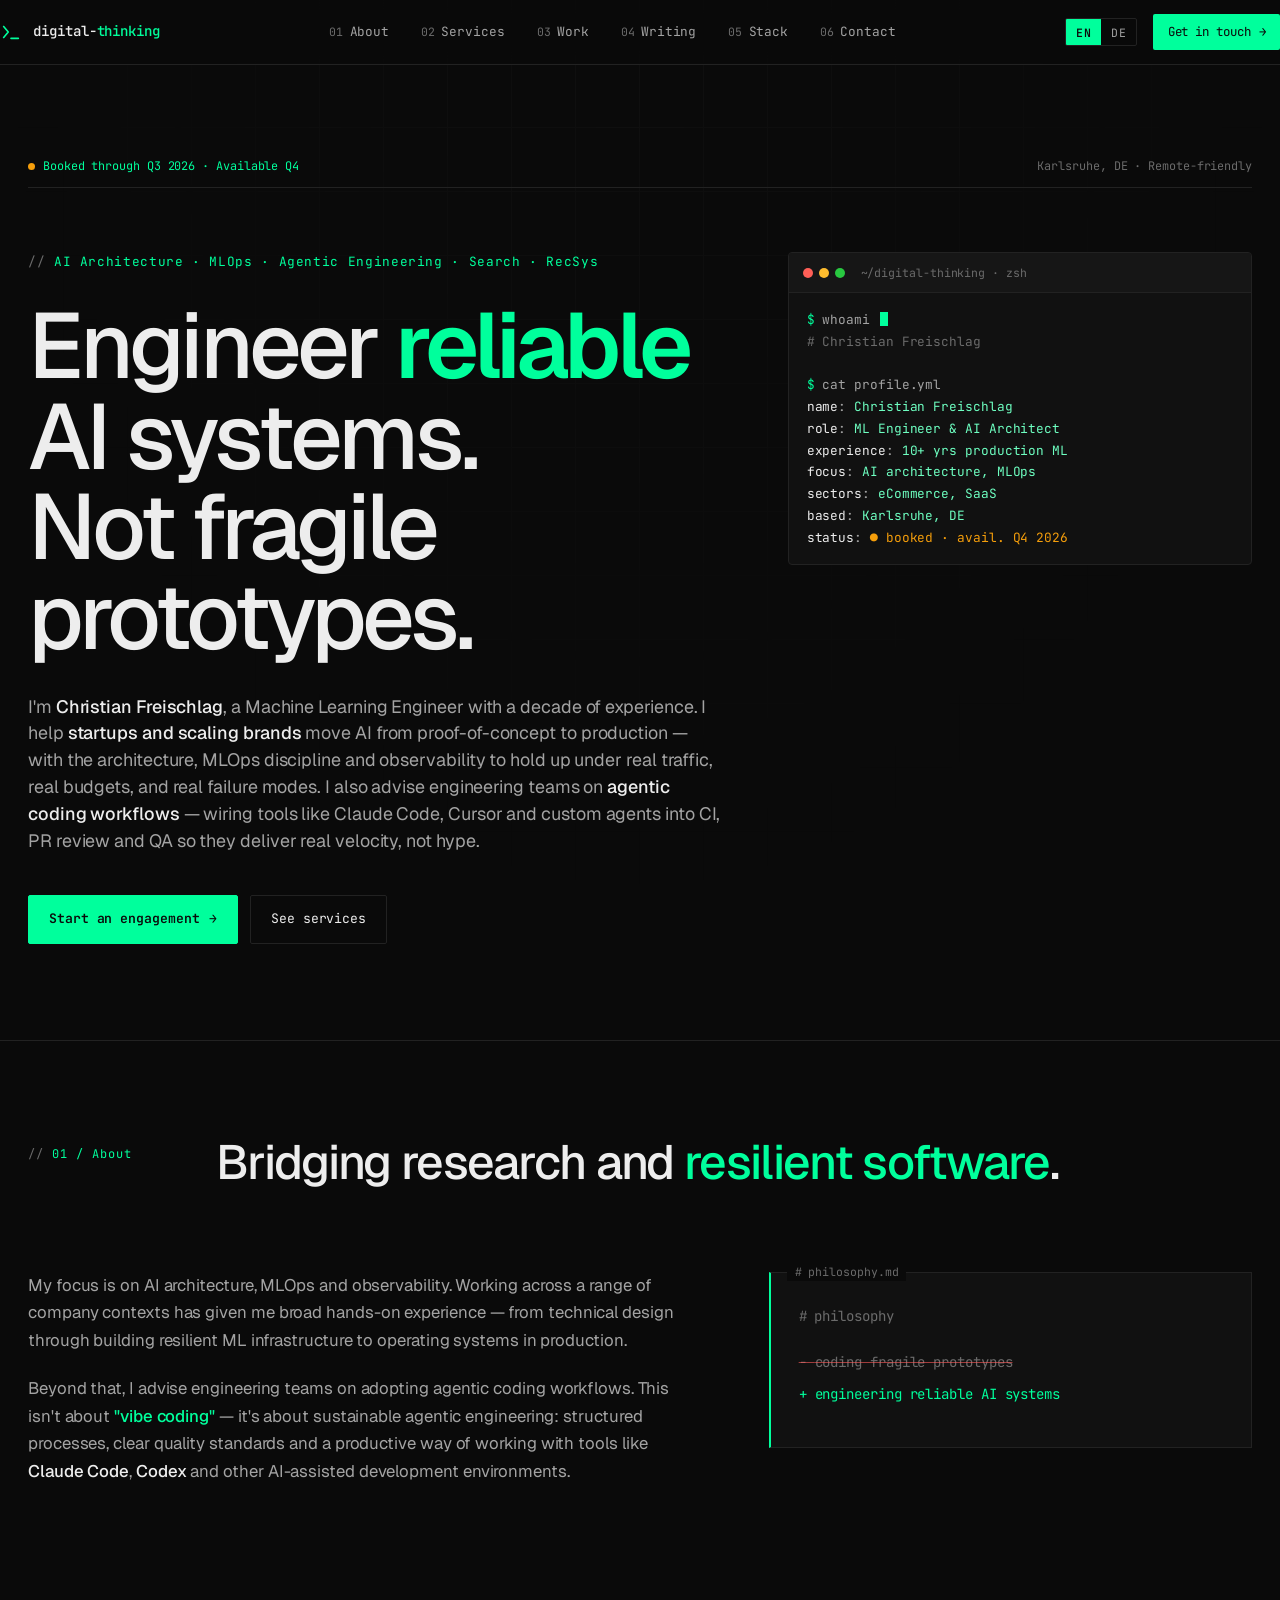
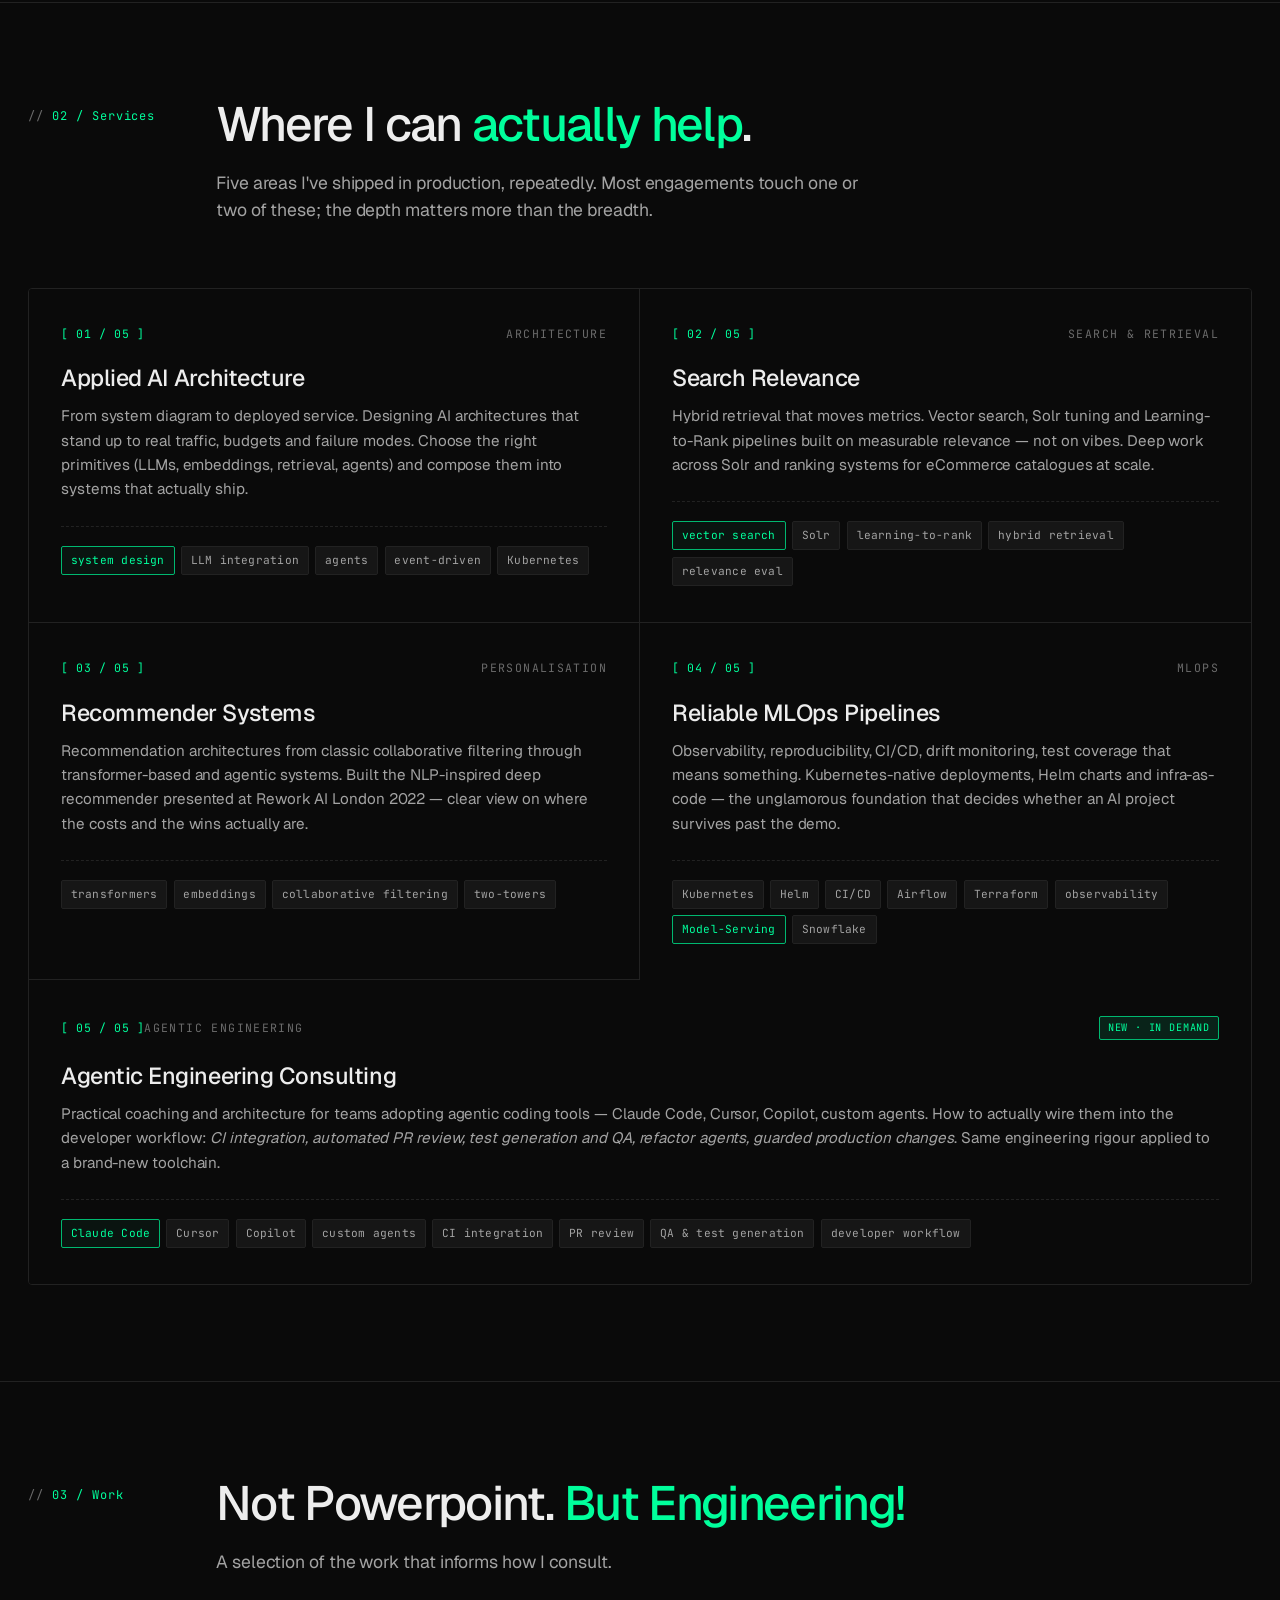
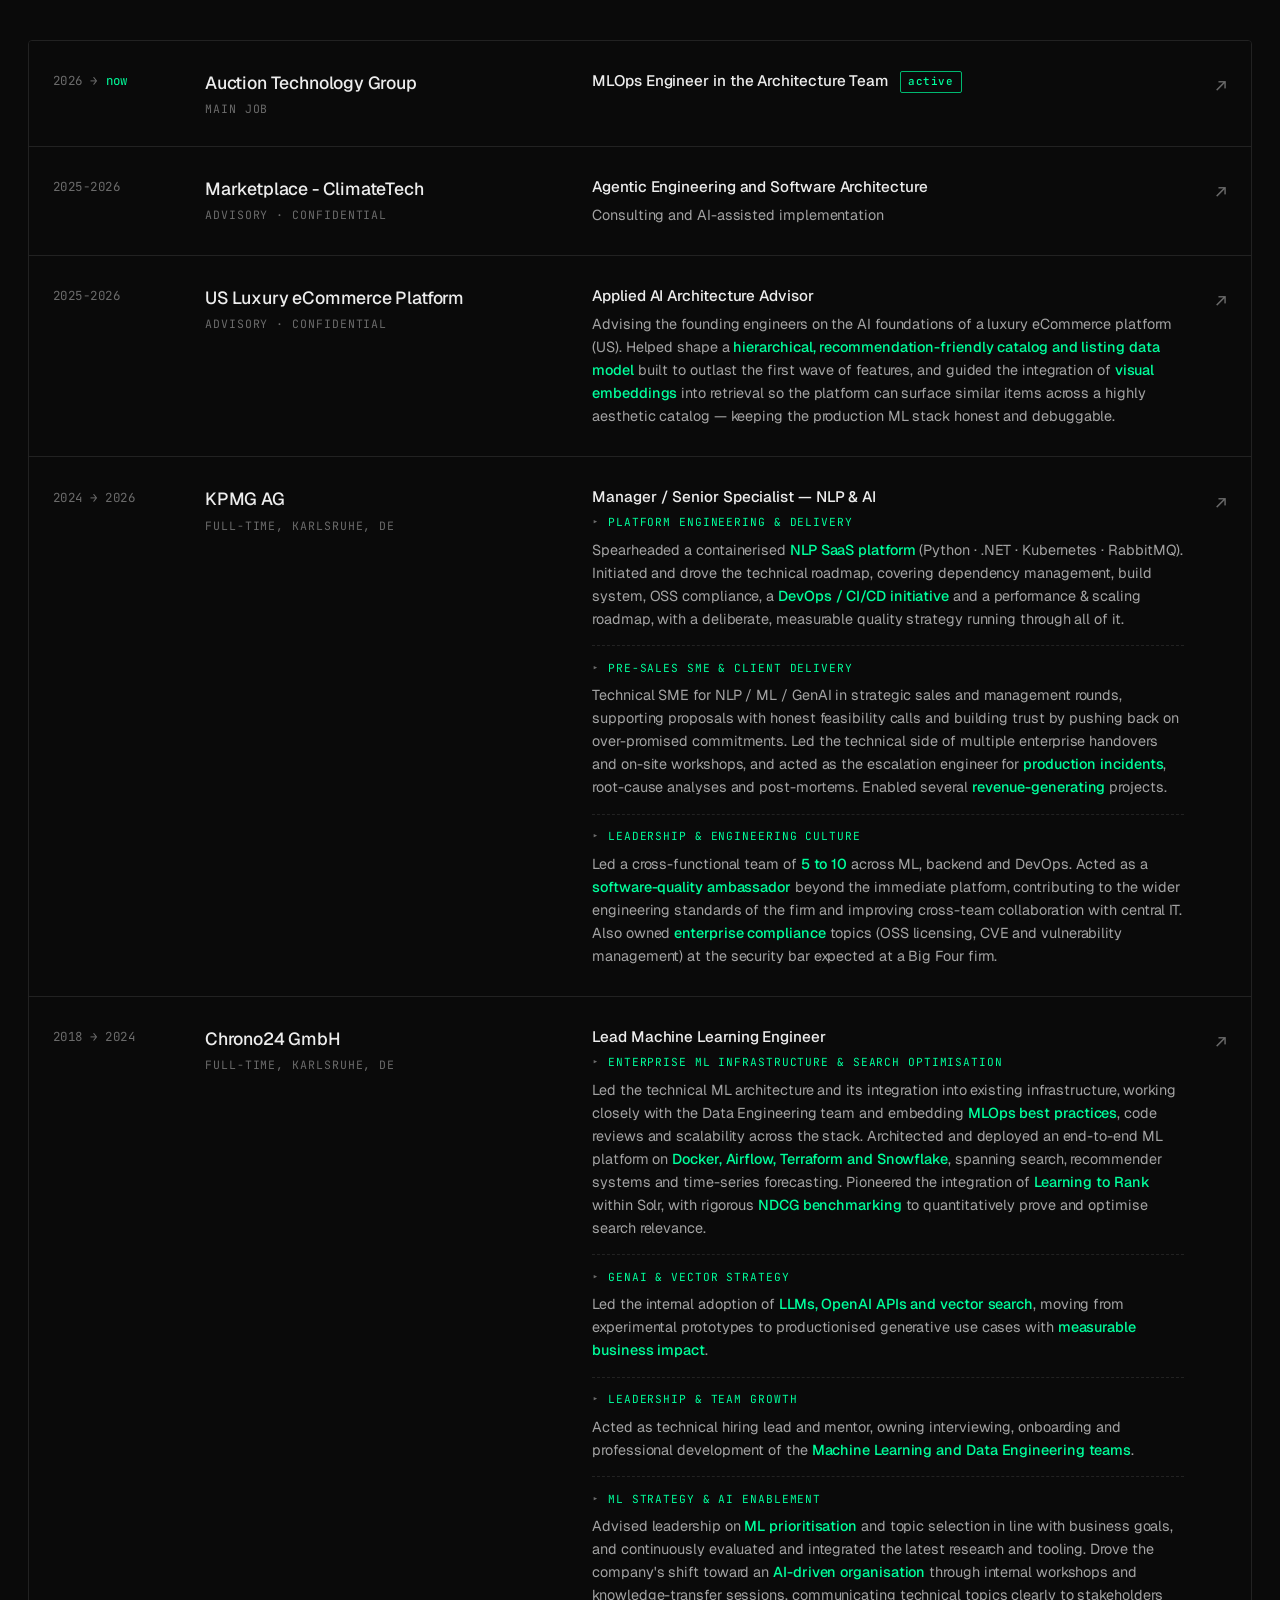
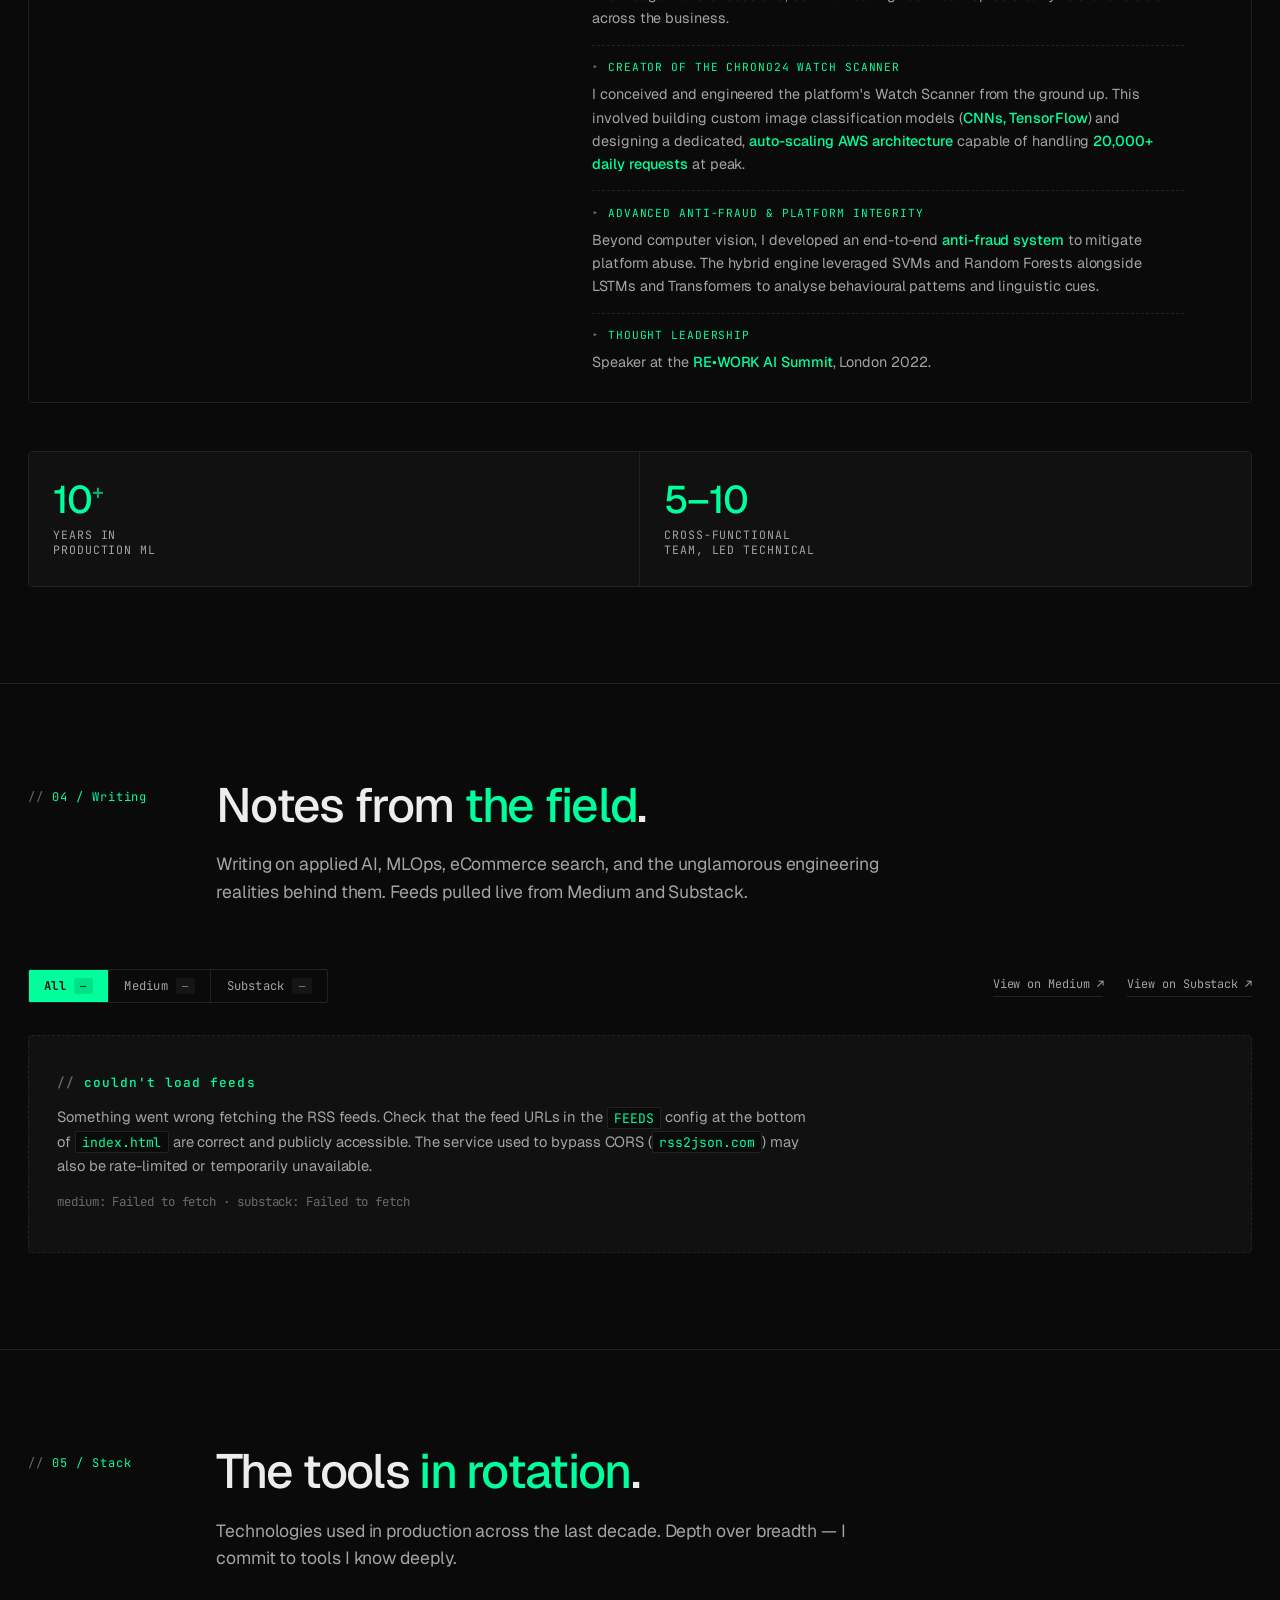
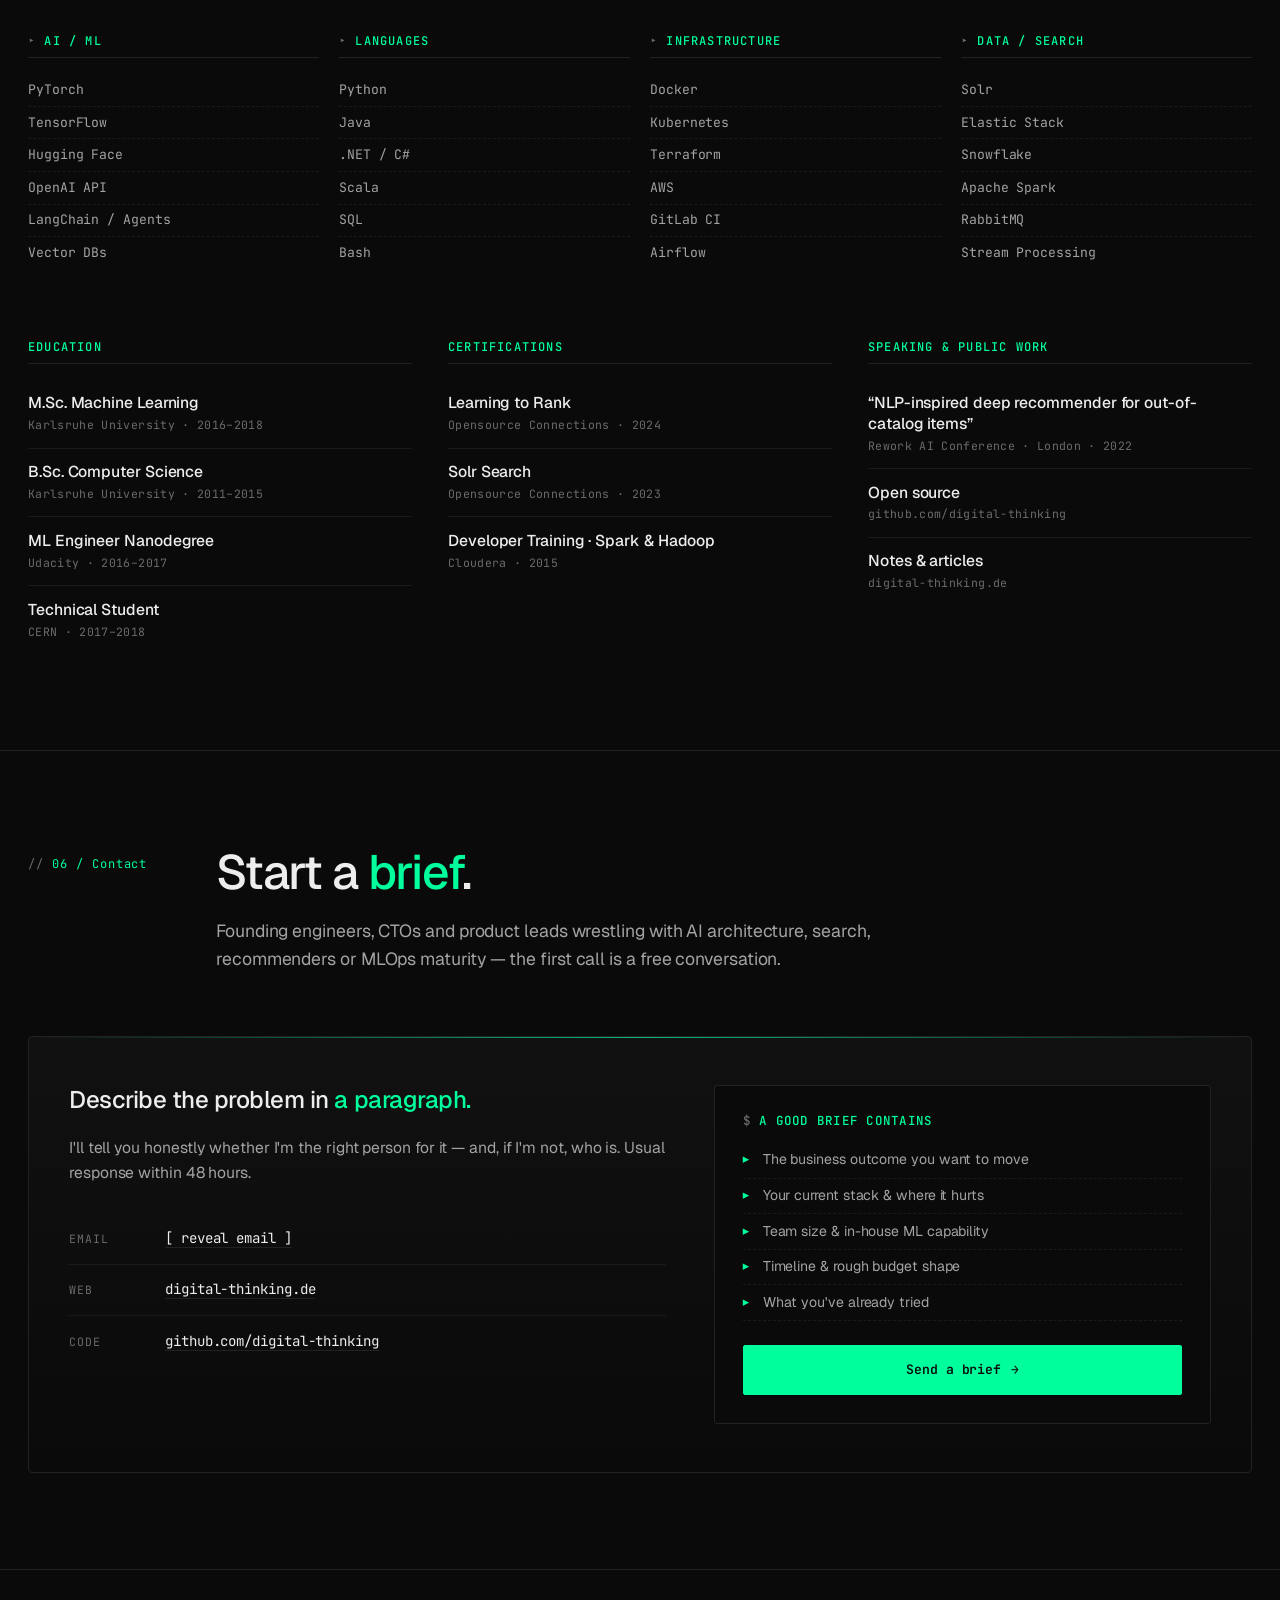
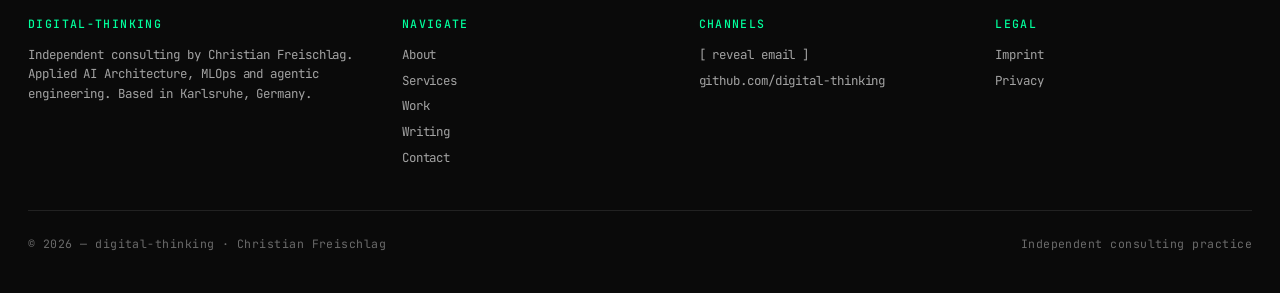
==== commit f2fc9235: "update" ====
--- a/index.html
+++ b/index.html
@@ -1,2113 +1,2138 @@
 <!DOCTYPE html>
 <html lang="en">
 <head>
-<meta charset="UTF-8" />
-<meta name="viewport" content="width=device-width, initial-scale=1.0" />
-<title>digital-thinking — Applied AI Architecture &amp; MLOps Consulting</title>
-<meta name="description" content="Independent consulting on Applied AI Architecture, MLOps, eCommerce search and recommender systems. Engineer reliable AI systems. Not fragile prototypes." />
-<meta name="author" content="Christian Freischlag" />
-<link rel="canonical" href="https://digital-thinking.de/" />
-<link rel="icon" href="/favicon.svg" type="image/svg+xml" />
-<link rel="icon" href="/Digital-Thinking.png" type="image/png" />
-<link rel="apple-touch-icon" href="/Digital-Thinking.png" />
-
-<!-- Open Graph -->
-<meta property="og:type" content="website" />
-<meta property="og:url" content="https://digital-thinking.de/" />
-<meta property="og:site_name" content="digital-thinking" />
-<meta property="og:title" content="digital-thinking — Applied AI Architecture &amp; MLOps Consulting" />
-<meta property="og:description" content="Independent consulting on Applied AI Architecture, MLOps, eCommerce search and recommender systems. Engineer reliable AI systems. Not fragile prototypes." />
-<meta property="og:locale" content="en_US" />
-<meta property="og:locale:alternate" content="de_DE" />
-<meta property="og:image" content="https://digital-thinking.de/Digital-Thinking.png" />
-<meta property="og:image:alt" content="digital-thinking — Applied AI Architecture &amp; MLOps Consulting" />
-
-<!-- Twitter Card -->
-<meta name="twitter:card" content="summary" />
-<meta name="twitter:title" content="digital-thinking — Applied AI Architecture &amp; MLOps Consulting" />
-<meta name="twitter:description" content="Independent consulting on Applied AI Architecture, MLOps, eCommerce search and recommender systems. Engineer reliable AI systems. Not fragile prototypes." />
-<meta name="twitter:image" content="https://digital-thinking.de/Digital-Thinking.png" />
-
-<!-- Schema.org -->
-<script type="application/ld+json">
-{
-  "@context": "https://schema.org",
-  "@type": "ProfessionalService",
-  "name": "digital-thinking",
-  "url": "https://digital-thinking.de/",
-  "description": "Independent consulting on Applied AI Architecture, MLOps, eCommerce search and recommender systems.",
-  "founder": {
-    "@type": "Person",
-    "name": "Christian Freischlag",
-    "jobTitle": "Machine Learning Engineer & Consultant"
-  },
-  "address": {
-    "@type": "PostalAddress",
-    "streetAddress": "Zietenstraße 50",
-    "addressLocality": "Karlsruhe",
-    "postalCode": "76185",
-    "addressCountry": "DE"
-  },
-  "serviceType": ["Applied AI Architecture", "MLOps", "eCommerce Search", "Recommender Systems", "Agentic Engineering"]
-}
-</script>
-
-<link rel="preconnect" href="https://fonts.googleapis.com" />
-<link rel="preconnect" href="https://fonts.gstatic.com" crossorigin />
-<link href="https://fonts.googleapis.com/css2?family=Geist:wght@300;400;500;600;700;800&family=JetBrains+Mono:wght@400;500;600&display=swap" rel="stylesheet" />
-<style>
-/* =================================================================
-   digital-thinking · Applied AI Architecture & MLOps
-   ================================================================= */
-
-:root {
-  --bg:          #0a0a0a;
-  --bg-2:        #111111;
-  --bg-3:        #161616;
-  --fg:          #ededed;
-  --fg-dim:      #a3a3a3;
-  --fg-mute:     #6b6b6b;
-  --border:      #222222;
-  --border-soft: #1a1a1a;
-
-  --g:           #00ff9c;
-  --g-bright:    #6effc1;
-  --g-deep:      #00b870;
-  --g-tint:      rgba(0, 255, 156, 0.10);
-  --g-tint-2:    rgba(0, 255, 156, 0.04);
-
-  --sans: "Geist", ui-sans-serif, system-ui, -apple-system, sans-serif;
-  --mono: "JetBrains Mono", ui-monospace, SFMono-Regular, Menlo, monospace;
-
-  --maxw: 1280px;
-}
-
-*, *::before, *::after { box-sizing: border-box; }
-
-html { scroll-behavior: smooth; }
-
-body {
-  margin: 0;
-  background: var(--bg);
-  color: var(--fg);
-  font-family: var(--sans);
-  font-size: 16px;
-  font-weight: 400;
-  line-height: 1.55;
-  -webkit-font-smoothing: antialiased;
-  -moz-osx-font-smoothing: grayscale;
-  letter-spacing: -0.005em;
-}
-
-/* subtle grid backdrop */
-body::before {
-  content: "";
-  position: fixed;
-  inset: 0;
-  background-image:
-    linear-gradient(var(--border-soft) 1px, transparent 1px),
-    linear-gradient(90deg, var(--border-soft) 1px, transparent 1px);
-  background-size: 64px 64px;
-  background-position: -1px -1px;
-  opacity: 0.5;
-  pointer-events: none;
-  z-index: 0;
-  mask-image: radial-gradient(ellipse at center top, rgba(0,0,0,0.8) 0%, transparent 70%);
-  -webkit-mask-image: radial-gradient(ellipse at center top, rgba(0,0,0,0.8) 0%, transparent 70%);
-}
-
-::selection { background: var(--g); color: var(--bg); }
-
-/* ============ LANGUAGE TOGGLE ============ */
-html[lang="en"] [data-lang="de"] { display: none !important; }
-html[lang="de"] [data-lang="en"] { display: none !important; }
-
-/* ============ TYPOGRAPHY ============ */
-h1, h2, h3, h4, h5 {
-  font-family: var(--sans);
-  font-weight: 500;
-  margin: 0;
-  letter-spacing: -0.03em;
-  line-height: 1.05;
-}
-p { margin: 0; }
-a { color: inherit; text-decoration: none; }
-
-.mono { font-family: var(--mono); font-weight: 400; }
-.upper { text-transform: uppercase; letter-spacing: 0.12em; }
-
-/* ============ LAYOUT ============ */
-.wrap {
-  position: relative;
-  z-index: 1;
-  max-width: var(--maxw);
-  margin: 0 auto;
-  padding: 0 1.75rem;
-}
-@media (max-width: 640px) { .wrap { padding: 0 1rem; } }
-
-/* ============ NAV ============ */
-.nav {
-  position: sticky;
-  top: 0;
-  z-index: 50;
-  background: rgba(10, 10, 10, 0.82);
-  backdrop-filter: blur(12px) saturate(160%);
-  -webkit-backdrop-filter: blur(12px) saturate(160%);
-  border-bottom: 1px solid var(--border);
-}
-.nav-inner {
-  display: grid;
-  grid-template-columns: auto 1fr auto;
-  gap: 2rem;
-  align-items: center;
-  padding: 0.9rem 0;
-}
-.brand {
-  display: flex;
-  align-items: center;
-  gap: 0.7rem;
-  font-family: var(--mono);
-  font-size: 0.88rem;
-  font-weight: 500;
-}
-.brand-mark {
-  width: 22px; height: 22px;
-  color: var(--g);
-  flex-shrink: 0;
-}
-.brand-name { color: var(--fg); }
-.brand-name span { color: var(--g); }
-
-.nav-links {
-  display: flex;
-  justify-content: center;
-  gap: 2rem;
-  font-family: var(--mono);
-  font-size: 0.8rem;
-}
-.nav-links a {
-  color: var(--fg-dim);
-  transition: color 140ms ease;
-  display: flex;
-  align-items: baseline;
-  gap: 0.4rem;
-}
-.nav-links a:hover { color: var(--g); }
-.nav-links a .num {
-  color: var(--fg-mute);
-  font-size: 0.72rem;
-}
-.nav-links a:hover .num { color: var(--g); }
-
-.nav-right {
-  display: flex;
-  align-items: center;
-  gap: 1rem;
-}
-.lang-switch {
-  display: flex;
-  border: 1px solid var(--border);
-  border-radius: 2px;
-  font-family: var(--mono);
-  font-size: 0.72rem;
-  overflow: hidden;
-}
-.lang-switch button {
-  background: transparent;
-  color: var(--fg-dim);
-  border: 0;
-  padding: 0.35rem 0.6rem;
-  cursor: pointer;
-  font-family: inherit;
-  font-size: inherit;
-  letter-spacing: 0.08em;
-  transition: background 140ms ease, color 140ms ease;
-}
-.lang-switch button:hover { color: var(--fg); }
-.lang-switch button.active {
-  background: var(--g);
-  color: var(--bg);
-  font-weight: 600;
-}
-.cta-btn {
-  display: inline-flex;
-  align-items: center;
-  gap: 0.5rem;
-  padding: 0.5rem 0.9rem;
-  font-family: var(--mono);
-  font-size: 0.78rem;
-  color: var(--bg);
-  background: var(--g);
-  border: 0;
-  border-radius: 2px;
-  transition: background 160ms ease, transform 160ms ease;
-}
-.cta-btn:hover { background: var(--g-bright); transform: translateY(-1px); }
-.cta-btn::after { content: "→"; }
-
-@media (max-width: 860px) {
-  .nav-links { display: none; }
-  .nav-inner { grid-template-columns: 1fr auto; }
-}
-@media (max-width: 520px) {
-  .cta-btn { display: none; }
-}
-
-/* ============ HERO ============ */
-.hero {
-  padding: 5rem 0 6rem;
-  position: relative;
-}
-.hero-top {
-  display: flex;
-  justify-content: space-between;
-  align-items: center;
-  padding: 0.75rem 0;
-  border-bottom: 1px solid var(--border);
-  margin-bottom: 4rem;
-  font-family: var(--mono);
-  font-size: 0.74rem;
-  color: var(--fg-mute);
-  gap: 1rem;
-  flex-wrap: wrap;
-}
-.hero-top > span { display: flex; align-items: center; gap: 0.5rem; }
-
-.status {
-  display: inline-flex;
-  align-items: center;
-  gap: 0.55rem;
-  color: var(--g);
-}
-.status-dot {
-  width: 7px; height: 7px;
-  background: var(--g);
-  border-radius: 50%;
-  position: relative;
-  animation: pulse 2s ease-in-out infinite;
-}
-@keyframes pulse {
-  0%, 100% { box-shadow: 0 0 0 0 rgba(0, 255, 156, 0.6); }
-  50% { box-shadow: 0 0 0 6px rgba(0, 255, 156, 0); }
-}
-.status-dot.unavail {
-  background: #f59e0b;
-  animation: pulse-amber 2s ease-in-out infinite;
-}
-@keyframes pulse-amber {
-  0%, 100% { box-shadow: 0 0 0 0 rgba(245, 158, 11, 0.6); }
-  50% { box-shadow: 0 0 0 6px rgba(245, 158, 11, 0); }
-}
-
-.hero-grid {
-  display: grid;
-  grid-template-columns: minmax(0, 1.5fr) minmax(0, 1fr);
-  gap: 4rem;
-  align-items: start;
-}
-
-.hero-tagline {
-  font-family: var(--mono);
-  font-size: 0.8rem;
-  color: var(--g);
-  margin-bottom: 1.75rem;
-  letter-spacing: 0.05em;
-}
-.hero-tagline::before {
-  content: "//  ";
-  color: var(--fg-mute);
-}
-
-.hero-title {
-  font-size: clamp(2.4rem, 7.2vw, 5.8rem);
-  font-weight: 500;
-  line-height: 0.98;
-  letter-spacing: -0.045em;
-  margin-bottom: 2rem;
-}
-.hero-title .accent {
-  color: var(--g);
-  font-weight: 600;
-}
-.hero-title .line { display: block; }
-
-.hero-sub {
-  font-size: clamp(1.05rem, 1.4vw, 1.2rem);
-  line-height: 1.5;
-  color: var(--fg-dim);
-  max-width: 42em;
-  margin-bottom: 2.5rem;
-}
-.hero-sub strong { color: var(--fg); font-weight: 500; }
-
-.hero-actions {
-  display: flex;
-  gap: 0.75rem;
-  flex-wrap: wrap;
-}
-.btn {
-  display: inline-flex;
-  align-items: center;
-  gap: 0.6rem;
-  padding: 0.85rem 1.25rem;
-  font-family: var(--mono);
-  font-size: 0.82rem;
-  border-radius: 2px;
-  transition: all 180ms ease;
-  cursor: pointer;
-}
-.btn-primary {
-  background: var(--g);
-  color: var(--bg);
-  font-weight: 600;
-  border: 1px solid var(--g);
-}
-.btn-primary:hover { background: var(--g-bright); border-color: var(--g-bright); }
-.btn-primary::after { content: "→"; transition: transform 180ms ease; }
-.btn-primary:hover::after { transform: translateX(4px); }
-.btn-ghost {
-  background: transparent;
-  color: var(--fg);
-  border: 1px solid var(--border);
-}
-.btn-ghost:hover { border-color: var(--g); color: var(--g); }
-
-/* terminal card */
-.term {
-  background: var(--bg-2);
-  border: 1px solid var(--border);
-  border-radius: 4px;
-  overflow: hidden;
-  font-family: var(--mono);
-  font-size: 0.8rem;
-  line-height: 1.7;
-}
-.term-head {
-  display: flex;
-  align-items: center;
-  gap: 0.5rem;
-  padding: 0.6rem 0.9rem;
-  background: var(--bg-3);
-  border-bottom: 1px solid var(--border);
-  color: var(--fg-mute);
-  font-size: 0.72rem;
-}
-.term-dots {
-  display: flex; gap: 0.35rem;
-}
-.term-dots i {
-  width: 10px; height: 10px; border-radius: 50%;
-  display: inline-block;
-}
-.term-dots i:nth-child(1) { background: #ff5f57; }
-.term-dots i:nth-child(2) { background: #febc2e; }
-.term-dots i:nth-child(3) { background: #28c840; }
-.term-title { margin-left: 0.5rem; }
-.term-body {
-  padding: 1rem 1.1rem;
-  color: var(--fg-dim);
-}
-.term-line { display: block; }
-.term-prompt { color: var(--g); }
-.term-comment { color: var(--fg-mute); }
-.term-key { color: var(--fg); }
-.term-val { color: var(--g-bright); }
-.term-cursor {
-  display: inline-block;
-  width: 8px; height: 14px;
-  background: var(--g);
-  vertical-align: -2px;
-  margin-left: 2px;
-  animation: blink 1s steps(2) infinite;
-}
-@keyframes blink { 50% { opacity: 0; } }
-
-@media (max-width: 880px) {
-  .hero-grid { grid-template-columns: 1fr; gap: 2.5rem; }
-  .hero { padding: 3rem 0 4rem; }
-}
-
-/* ============ SECTIONS ============ */
-section.block {
-  padding: 6rem 0;
-  border-top: 1px solid var(--border);
-  position: relative;
-}
-@media (max-width: 640px) { section.block { padding: 3.5rem 0; } }
-
-.block-head {
-  display: grid;
-  grid-template-columns: 140px 1fr;
-  gap: 3rem;
-  margin-bottom: 4rem;
-  align-items: start;
-}
-.block-tag {
-  font-family: var(--mono);
-  font-size: 0.75rem;
-  color: var(--g);
-  letter-spacing: 0.08em;
-  padding-top: 0.5rem;
-}
-.block-tag::before { content: "// "; color: var(--fg-mute); }
-
-.block-title {
-  font-size: clamp(1.75rem, 3.8vw, 3rem);
-  font-weight: 500;
-  letter-spacing: -0.035em;
-  margin-bottom: 1.25rem;
-}
-.block-title .accent { color: var(--g); }
-.block-lede {
-  font-size: 1.1rem;
-  line-height: 1.55;
-  color: var(--fg-dim);
-  max-width: 38em;
-}
-.block-lede strong { color: var(--fg); font-weight: 500; }
-
-@media (max-width: 720px) {
-  .block-head { grid-template-columns: 1fr; gap: 1rem; margin-bottom: 2.5rem; }
-}
-
-/* ============ ABOUT ============ */
-.about-grid {
-  display: grid;
-  grid-template-columns: 1.4fr 1fr;
-  gap: 4rem;
-  align-items: start;
-}
-.about-copy p {
-  font-size: 1.05rem;
-  line-height: 1.65;
-  color: var(--fg-dim);
-  margin-bottom: 1.25rem;
-}
-.about-copy p strong { color: var(--fg); font-weight: 500; }
-.about-copy p em { color: var(--g); font-style: normal; font-weight: 500; }
-
-.quote-card {
-  background: var(--bg-2);
-  border: 1px solid var(--border);
-  border-left: 2px solid var(--g);
-  padding: 2rem 1.75rem;
-  font-family: var(--mono);
-  font-size: 0.88rem;
-  line-height: 1.65;
-  color: var(--fg);
-  position: relative;
-}
-.quote-card::before {
-  content: "# philosophy.md";
-  position: absolute;
-  top: -0.7rem; left: 1rem;
-  background: var(--bg);
-  padding: 0 0.5rem;
-  font-family: var(--mono);
-  font-size: 0.72rem;
-  color: var(--fg-mute);
-}
-.q-line {
-  display: block;
-  margin-bottom: 0.55rem;
-}
-.q-line.strike {
-  color: var(--fg-mute);
-  text-decoration: line-through;
-  text-decoration-color: rgba(255, 90, 90, 0.6);
-}
-.q-line.go { color: var(--g); }
-.q-line.go::before { content: "+ "; }
-.q-line.strike::before { content: "- "; }
-
-@media (max-width: 880px) {
-  .about-grid { grid-template-columns: 1fr; gap: 2rem; }
-}
-
-/* ============ SERVICES ============ */
-.services {
-  display: grid;
-  grid-template-columns: repeat(2, 1fr);
-  border: 1px solid var(--border);
-  border-radius: 4px;
-  overflow: hidden;
-}
-.service {
-  padding: 2.25rem 2rem;
-  background: var(--bg);
-  border-right: 1px solid var(--border);
-  border-bottom: 1px solid var(--border);
-  position: relative;
-  transition: background 240ms ease;
-}
-.service:nth-child(2n) { border-right: 0; }
-.service:nth-last-child(-n+2) { border-bottom: 0; }
-.service:hover { background: var(--bg-2); }
-.service::before {
-  content: "";
-  position: absolute;
-  top: 0; left: 0; right: 0;
-  height: 1px;
-  background: var(--g);
-  transform: scaleX(0);
-  transform-origin: left;
-  transition: transform 400ms cubic-bezier(0.2, 0.8, 0.3, 1);
-}
-.service:hover::before { transform: scaleX(1); }
-
-/* 5th card spans full width as a feature row */
-.service-wide {
-  grid-column: 1 / -1;
-  border-right: 0 !important;
-}
-
-.service-new {
-  margin-left: auto;
-  font-family: var(--mono);
-  font-size: 0.64rem;
-  color: var(--g);
-  background: var(--g-tint);
-  border: 1px solid var(--g-deep);
-  padding: 0.18rem 0.5rem;
-  border-radius: 2px;
-  letter-spacing: 0.08em;
-  text-transform: uppercase;
-}
-
-.service-head {
-  display: flex;
-  justify-content: space-between;
-  align-items: center;
-  margin-bottom: 1.5rem;
-  font-family: var(--mono);
-  font-size: 0.72rem;
-}
-.service-num {
-  color: var(--g);
-  letter-spacing: 0.05em;
-}
-.service-kind {
-  color: var(--fg-mute);
-  letter-spacing: 0.12em;
-  text-transform: uppercase;
-}
-.service-title {
-  font-size: 1.45rem;
-  font-weight: 500;
-  margin-bottom: 0.85rem;
-  letter-spacing: -0.02em;
-}
-.service-desc {
-  color: var(--fg-dim);
-  font-size: 0.95rem;
-  line-height: 1.6;
-}
-.tags {
-  display: flex;
-  flex-wrap: wrap;
-  gap: 0.4rem;
-  margin-top: 1.5rem;
-  padding-top: 1.2rem;
-  border-top: 1px dashed var(--border);
-}
-.tag {
-  font-family: var(--mono);
-  font-size: 0.7rem;
-  padding: 0.3rem 0.55rem;
-  background: var(--bg-3);
-  color: var(--fg-dim);
-  border: 1px solid var(--border);
-  border-radius: 2px;
-  letter-spacing: 0.02em;
-}
-.tag.live {
-  border-color: var(--g-deep);
-  color: var(--g);
-  background: var(--g-tint-2);
-}
-
-@media (max-width: 880px) {
-  .services { grid-template-columns: 1fr; }
-  .service { border-right: 0 !important; border-bottom: 1px solid var(--border) !important; padding: 1.75rem 1.5rem; }
-  .service:last-child { border-bottom: 0 !important; }
-}
-
-/* ============ WORK ============ */
-.work-list {
-  border: 1px solid var(--border);
-  border-radius: 4px;
-  overflow: hidden;
-}
-.work-row {
-  display: grid;
-  grid-template-columns: 120px 1.2fr 2fr auto;
-  gap: 2rem;
-  padding: 1.75rem 1.5rem;
-  border-bottom: 1px solid var(--border);
-  align-items: start;
-  transition: background 180ms ease;
-  background: var(--bg);
-}
-.work-row:last-child { border-bottom: 0; }
-.work-row:hover { background: var(--bg-2); }
-.work-row:hover .work-arrow { color: var(--g); transform: translateX(4px); }
-
-.work-year {
-  font-family: var(--mono);
-  font-size: 0.78rem;
-  color: var(--fg-mute);
-  letter-spacing: 0.04em;
-  padding-top: 0.15rem;
-}
-.work-year .now { color: var(--g); }
-
-.work-client {
-  font-size: 1.1rem;
-  font-weight: 500;
-  letter-spacing: -0.01em;
-  margin-bottom: 0.25rem;
-}
-.work-location {
-  font-family: var(--mono);
-  font-size: 0.72rem;
-  color: var(--fg-mute);
-  letter-spacing: 0.08em;
-  text-transform: uppercase;
-}
-.work-role {
-  font-size: 0.95rem;
-  font-weight: 500;
-  color: var(--fg);
-  margin-bottom: 0.35rem;
-}
-.work-role .pill {
-  display: inline-block;
-  font-family: var(--mono);
-  font-size: 0.68rem;
-  color: var(--g);
-  border: 1px solid var(--g-deep);
-  padding: 0.1rem 0.45rem;
-  border-radius: 2px;
-  margin-left: 0.5rem;
-  letter-spacing: 0.05em;
-  vertical-align: middle;
-}
-.work-note {
-  font-size: 0.9rem;
-  line-height: 1.6;
-  color: var(--fg-dim);
-}
-.work-note em { color: var(--g); font-style: normal; font-weight: 500; }
-
-/* Richer work-note: labelled subsections */
-.work-note .subnote {
-  margin-top: 0.9rem;
-  padding-top: 0.85rem;
-  border-top: 1px dashed var(--border);
-}
-.work-note .subnote:first-child { margin-top: 0; padding-top: 0; border-top: 0; }
-.work-note .sub-label {
-  display: block;
-  font-family: var(--mono);
-  font-size: 0.7rem;
-  color: var(--g);
-  letter-spacing: 0.08em;
-  text-transform: uppercase;
-  margin-bottom: 0.4rem;
-}
-.work-note .sub-label::before { content: "▸ "; color: var(--fg-mute); }
-.work-arrow {
-  font-family: var(--mono);
-  font-size: 1.1rem;
-  color: var(--fg-mute);
-  transition: color 180ms ease, transform 180ms ease;
-  padding-top: 0.2rem;
-}
-
-@media (max-width: 880px) {
-  .work-row { grid-template-columns: 1fr; gap: 0.65rem; padding: 1.5rem 1.25rem; }
-  .work-arrow { display: none; }
-}
-
-/* ============ STATS ============ */
-.stats {
-  display: grid;
-  grid-template-columns: repeat(2, 1fr);
-  border: 1px solid var(--border);
-  border-radius: 4px;
-  overflow: hidden;
-  margin-top: 3rem;
-}
-.stat {
-  padding: 1.75rem 1.5rem;
-  border-right: 1px solid var(--border);
-  background: var(--bg-2);
-}
-.stat:last-child { border-right: 0; }
-.stat:last-child { border-right: 0; }
-.stat-num {
-  font-family: var(--sans);
-  font-size: 2.4rem;
-  font-weight: 500;
-  color: var(--g);
-  letter-spacing: -0.04em;
-  line-height: 1;
-  margin-bottom: 0.5rem;
-}
-.stat-num .u { font-size: 0.55em; vertical-align: super; color: var(--g-deep); }
-.stat-label {
-  font-family: var(--mono);
-  font-size: 0.72rem;
-  color: var(--fg-dim);
-  letter-spacing: 0.08em;
-  text-transform: uppercase;
-  line-height: 1.35;
-}
-@media (max-width: 700px) {
-  .stats { grid-template-columns: repeat(2, 1fr); }
-  .stat:nth-child(2) { border-right: 0; }
-  .stat:nth-child(-n+2) { border-bottom: 1px solid var(--border); }
-  .stat-num { font-size: 1.9rem; }
-}
-
-/* ============ STACK ============ */
-.stack-grid {
-  display: grid;
-  grid-template-columns: repeat(4, 1fr);
-  gap: 1.25rem;
-}
-.stack-col h4 {
-  font-family: var(--mono);
-  font-size: 0.75rem;
-  color: var(--g);
-  letter-spacing: 0.1em;
-  text-transform: uppercase;
-  font-weight: 500;
-  margin-bottom: 1rem;
-  padding-bottom: 0.6rem;
-  border-bottom: 1px solid var(--border);
-}
-.stack-col h4::before { content: "▸ "; color: var(--fg-mute); }
-.stack-col ul {
-  list-style: none;
-  margin: 0; padding: 0;
-}
-.stack-col li {
-  font-family: var(--mono);
-  font-size: 0.82rem;
-  color: var(--fg-dim);
-  padding: 0.35rem 0;
-  border-bottom: 1px dashed var(--border-soft);
-}
-.stack-col li:last-child { border-bottom: 0; }
-@media (max-width: 880px) { .stack-grid { grid-template-columns: repeat(2, 1fr); } }
-@media (max-width: 500px) { .stack-grid { grid-template-columns: 1fr; } }
-
-/* ============ CREDENTIALS ============ */
-.creds-grid {
-  display: grid;
-  grid-template-columns: repeat(3, 1fr);
-  gap: 2.25rem;
-  margin-top: 4.5rem;
-}
-.cred-col h4 {
-  font-family: var(--mono);
-  font-size: 0.75rem;
-  color: var(--g);
-  letter-spacing: 0.1em;
-  text-transform: uppercase;
-  font-weight: 500;
-  margin-bottom: 1rem;
-  padding-bottom: 0.6rem;
-  border-bottom: 1px solid var(--border);
-}
-.cred-item {
-  padding: 0.85rem 0;
-  border-bottom: 1px solid var(--border-soft);
-}
-.cred-item:last-child { border-bottom: 0; }
-.cred-title {
-  font-size: 0.98rem;
-  font-weight: 500;
-  color: var(--fg);
-  margin-bottom: 0.15rem;
-  line-height: 1.3;
-}
-.cred-meta {
-  font-family: var(--mono);
-  font-size: 0.72rem;
-  color: var(--fg-mute);
-  letter-spacing: 0.03em;
-}
-@media (max-width: 880px) { .creds-grid { grid-template-columns: 1fr; } }
-
-/* ============ CONTACT ============ */
-.contact-box {
-  background: linear-gradient(180deg, var(--bg-2), var(--bg));
-  border: 1px solid var(--border);
-  border-radius: 4px;
-  padding: 3rem 2.5rem;
-  position: relative;
-  overflow: hidden;
-}
-.contact-box::before {
-  content: "";
-  position: absolute;
-  top: 0; left: 0; right: 0;
-  height: 1px;
-  background: linear-gradient(90deg, transparent, var(--g), transparent);
-  opacity: 0.7;
-}
-.contact-grid {
-  display: grid;
-  grid-template-columns: 1.2fr 1fr;
-  gap: 3rem;
-  align-items: start;
-}
-.contact-head {
-  font-size: 1.5rem;
-  font-weight: 500;
-  letter-spacing: -0.02em;
-  margin-bottom: 1.25rem;
-  line-height: 1.25;
-}
-.contact-head .accent { color: var(--g); }
-.contact-copy {
-  color: var(--fg-dim);
-  font-size: 0.98rem;
-  line-height: 1.6;
-  margin-bottom: 1.75rem;
-}
-.channel {
-  display: grid;
-  grid-template-columns: 80px 1fr;
-  gap: 1rem;
-  padding: 0.9rem 0;
-  border-bottom: 1px solid var(--border-soft);
-  align-items: baseline;
-}
-.channel:last-child { border-bottom: 0; }
-.channel-k {
-  font-family: var(--mono);
-  font-size: 0.72rem;
-  color: var(--fg-mute);
-  letter-spacing: 0.08em;
-  text-transform: uppercase;
-}
-.channel-v {
-  font-family: var(--mono);
-  font-size: 0.88rem;
-  color: var(--fg);
-}
-.channel-v a { color: var(--fg); border-bottom: 1px solid var(--border); transition: all 150ms ease; }
-.channel-v a:hover { color: var(--g); border-bottom-color: var(--g); }
-
-.brief-card {
-  background: var(--bg);
-  border: 1px solid var(--border);
-  padding: 1.75rem;
-  border-radius: 3px;
-}
-.brief-card h4 {
-  font-family: var(--mono);
-  font-size: 0.78rem;
-  color: var(--g);
-  letter-spacing: 0.1em;
-  text-transform: uppercase;
-  margin-bottom: 1rem;
-}
-.brief-card h4::before { content: "$ "; color: var(--fg-mute); }
-.brief-list {
-  list-style: none;
-  margin: 0 0 1.5rem; padding: 0;
-  font-size: 0.88rem;
-  line-height: 1.55;
-}
-.brief-list li {
-  padding: 0.4rem 0 0.4rem 1.25rem;
-  color: var(--fg-dim);
-  position: relative;
-  border-bottom: 1px dashed var(--border-soft);
-}
-.brief-list li:last-child { border-bottom: 0; }
-.brief-list li::before {
-  content: "▸";
-  position: absolute;
-  left: 0;
-  color: var(--g);
-  font-size: 0.8rem;
-}
-@media (max-width: 880px) {
-  .contact-grid { grid-template-columns: 1fr; gap: 2rem; }
-  .contact-box { padding: 2rem 1.5rem; }
-}
-
-/* ============ WRITING / BLOG ============ */
-.posts-controls {
-  display: flex;
-  justify-content: space-between;
-  align-items: center;
-  margin-bottom: 2rem;
-  gap: 1rem;
-  flex-wrap: wrap;
-}
-.post-filter-btns {
-  display: flex;
-  border: 1px solid var(--border);
-  border-radius: 2px;
-  overflow: hidden;
-}
-.post-filter-btns button {
-  background: transparent;
-  color: var(--fg-dim);
-  border: 0;
-  padding: 0.5rem 0.95rem;
-  font-family: var(--mono);
-  font-size: 0.76rem;
-  cursor: pointer;
-  border-right: 1px solid var(--border);
-  display: inline-flex;
-  align-items: center;
-  gap: 0.5rem;
-  transition: background 150ms ease, color 150ms ease;
-  letter-spacing: 0.02em;
-}
-.post-filter-btns button:last-child { border-right: 0; }
-.post-filter-btns button:hover { color: var(--fg); background: var(--bg-2); }
-.post-filter-btns button.active {
-  background: var(--g);
-  color: var(--bg);
-  font-weight: 600;
-}
-.post-filter-btns .count {
-  font-size: 0.66rem;
-  padding: 0.05rem 0.4rem;
-  border-radius: 2px;
-  background: rgba(255, 255, 255, 0.06);
-  color: inherit;
-  min-width: 1.2rem;
-  text-align: center;
-  opacity: 0.8;
-}
-.post-filter-btns button.active .count {
-  background: rgba(0, 0, 0, 0.15);
-}
-
-.posts-links {
-  display: flex;
-  gap: 1.5rem;
-  font-family: var(--mono);
-  font-size: 0.74rem;
-  flex-wrap: wrap;
-}
-.posts-links a {
-  color: var(--fg-dim);
-  border-bottom: 1px solid var(--border);
-  padding-bottom: 2px;
-  transition: color 150ms ease, border-color 150ms ease;
-}
-.posts-links a:hover { color: var(--g); border-bottom-color: var(--g); }
-.posts-links a[hidden] { display: none !important; }
-
-.posts-container { position: relative; min-height: 180px; }
-
-.posts-loading {
-  padding: 2.5rem 1rem;
-  text-align: center;
-  color: var(--fg-mute);
-  font-family: var(--mono);
-  font-size: 0.88rem;
-}
-.posts-loading .term-prompt { margin-right: 0.5rem; color: var(--g); }
-
-.posts-setup, .posts-error, .posts-empty {
-  padding: 2.5rem 1.75rem;
-  border: 1px dashed var(--border);
-  border-radius: 4px;
-  background: var(--bg-2);
-}
-.posts-setup h4, .posts-error h4 {
-  font-family: var(--mono);
-  font-size: 0.8rem;
-  color: var(--g);
-  margin-bottom: 1rem;
-  letter-spacing: 0.08em;
-  text-transform: lowercase;
-}
-.posts-setup h4::before, .posts-error h4::before {
-  content: "// ";
-  color: var(--fg-mute);
-}
-.posts-setup p, .posts-error p {
-  color: var(--fg-dim);
-  font-size: 0.92rem;
-  line-height: 1.65;
-  max-width: 52em;
-  margin: 0 0 0.85rem;
-}
-.posts-setup p:last-child, .posts-error p:last-child { margin-bottom: 0; }
-.posts-setup code, .posts-error code {
-  font-family: var(--mono);
-  font-size: 0.82rem;
-  background: var(--bg);
-  color: var(--g);
-  padding: 0.1rem 0.4rem;
-  border-radius: 2px;
-  border: 1px solid var(--border);
-}
-.posts-empty {
-  text-align: center;
-  font-family: var(--mono);
-  font-size: 0.88rem;
-  color: var(--fg-mute);
-}
-
-.posts-list {
-  display: grid;
-  grid-template-columns: repeat(2, 1fr);
-  gap: 1rem;
-}
-@media (max-width: 760px) {
-  .posts-list { grid-template-columns: 1fr; }
-  .posts-controls { flex-direction: column; align-items: stretch; }
-  .post-filter-btns { justify-content: center; }
-}
-
-.post-card {
-  background: var(--bg-2);
-  border: 1px solid var(--border);
-  border-radius: 3px;
-  padding: 1.5rem 1.5rem 1.25rem;
-  display: flex;
-  flex-direction: column;
-  transition: background 200ms ease, border-color 200ms ease, transform 200ms ease;
-  text-decoration: none;
-  color: inherit;
-  min-height: 180px;
-  position: relative;
-  overflow: hidden;
-}
-.post-card::before {
-  content: "";
-  position: absolute;
-  top: 0; left: 0;
-  width: 2px;
-  height: 0;
-  background: var(--g);
-  transition: height 300ms cubic-bezier(0.2, 0.8, 0.3, 1);
-}
-.post-card:hover {
-  background: var(--bg-3);
-  border-color: #2a2a2a;
-  transform: translateY(-1px);
-}
-.post-card:hover::before { height: 100%; }
-.post-card:hover .post-title { color: var(--g); }
-.post-card:hover .post-link { color: var(--g); }
-.post-card:hover .post-link::after { transform: translateX(4px); }
-
-.post-meta {
-  display: flex;
-  align-items: center;
-  gap: 0.55rem;
-  font-family: var(--mono);
-  font-size: 0.7rem;
-  color: var(--fg-mute);
-  margin-bottom: 1rem;
-  flex-wrap: wrap;
-}
-.post-source {
-  display: inline-flex;
-  align-items: center;
-  gap: 0.35rem;
-  padding: 0.2rem 0.5rem;
-  border: 1px solid var(--border);
-  border-radius: 2px;
-  background: var(--bg);
-  color: var(--fg-dim);
-  letter-spacing: 0.04em;
-  font-size: 0.68rem;
-}
-.post-source::before {
-  content: "";
-  width: 5px; height: 5px;
-  border-radius: 50%;
-  background: var(--g);
-}
-.post-source[data-src="substack"]::before {
-  background: transparent;
-  border: 1px solid var(--g);
-}
-.post-date { color: var(--fg-mute); }
-.post-read { color: var(--fg-mute); margin-left: auto; }
-
-.post-title {
-  font-size: 1.12rem;
-  font-weight: 500;
-  line-height: 1.3;
-  letter-spacing: -0.015em;
-  margin-bottom: 0.75rem;
-  color: var(--fg);
-  transition: color 180ms ease;
-}
-
-.post-excerpt {
-  font-size: 0.9rem;
-  line-height: 1.55;
-  color: var(--fg-dim);
-  margin-bottom: 1rem;
-  display: -webkit-box;
-  -webkit-line-clamp: 3;
-  -webkit-box-orient: vertical;
-  overflow: hidden;
-  flex-grow: 1;
-}
-
-.post-link {
-  font-family: var(--mono);
-  font-size: 0.76rem;
-  color: var(--fg-dim);
-  margin-top: auto;
-  transition: color 180ms ease;
-  display: inline-flex;
-  align-items: center;
-  gap: 0.4rem;
-  align-self: flex-start;
-}
-.post-link::after {
-  content: "→";
-  transition: transform 180ms ease;
-  display: inline-block;
-}
-
-/* ============ FOOTER ============ */
-footer.foot {
-  padding: 3rem 0 2.5rem;
-  border-top: 1px solid var(--border);
-  font-family: var(--mono);
-  font-size: 0.78rem;
-  color: var(--fg-mute);
-}
-.foot-grid {
-  display: grid;
-  grid-template-columns: 1.3fr repeat(3, 1fr);
-  gap: 2.5rem;
-  margin-bottom: 2.5rem;
-}
-.foot h5 {
-  font-family: var(--mono);
-  font-weight: 500;
-  font-size: 0.72rem;
-  color: var(--g);
-  letter-spacing: 0.12em;
-  text-transform: uppercase;
-  margin-bottom: 0.75rem;
-}
-.foot p, .foot a { display: block; padding: 0.2rem 0; color: var(--fg-dim); }
-.foot a { transition: color 150ms; }
-.foot a:hover { color: var(--g); }
-.foot-bottom {
-  display: flex;
-  justify-content: space-between;
-  align-items: center;
-  padding-top: 1.5rem;
-  border-top: 1px solid var(--border);
-  font-size: 0.72rem;
-  letter-spacing: 0.04em;
-}
-.foot-bottom .legal { display: flex; gap: 1.5rem; }
-@media (max-width: 760px) {
-  .foot-grid { grid-template-columns: 1fr 1fr; }
-  .foot-bottom { flex-direction: column; gap: 0.75rem; text-align: center; }
-}
-
-/* ============ REVEAL ============ */
-.reveal {
-  opacity: 0;
-  transform: translateY(14px);
-  transition: opacity 700ms ease, transform 700ms cubic-bezier(0.2, 0.8, 0.3, 1);
-}
-.reveal.in { opacity: 1; transform: translateY(0); }
-
-@media (prefers-reduced-motion: reduce) {
-  .reveal { opacity: 1; transform: none; transition: none; }
-  .status-dot, .term-cursor { animation: none; }
-}
-
-/* ============ IMPRESSUM MODAL ============ */
-.modal-overlay {
-  position: fixed;
-  inset: 0;
-  background: rgba(10, 10, 10, 0.92);
-  backdrop-filter: blur(8px);
-  -webkit-backdrop-filter: blur(8px);
-  z-index: 200;
-  display: flex;
-  align-items: flex-start;
-  justify-content: center;
-  padding: 4rem 1.75rem 3rem;
-  overflow-y: auto;
-}
-.modal-overlay[hidden] { display: none !important; }
-
-.modal-box {
-  background: var(--bg-2);
-  border: 1px solid var(--border);
-  border-radius: 4px;
-  max-width: 680px;
-  width: 100%;
-  padding: 2.5rem 2.75rem;
-  position: relative;
-  animation: modal-in 250ms cubic-bezier(0.2, 0.8, 0.3, 1);
-}
-@keyframes modal-in {
-  from { opacity: 0; transform: translateY(12px); }
-  to   { opacity: 1; transform: translateY(0); }
-}
-
-.modal-close {
-  position: absolute;
-  top: 1.25rem; right: 1.25rem;
-  background: transparent;
-  border: 1px solid var(--border);
-  color: var(--fg-dim);
-  font-family: var(--mono);
-  font-size: 0.76rem;
-  padding: 0.3rem 0.65rem;
-  cursor: pointer;
-  border-radius: 2px;
-  transition: color 140ms ease, border-color 140ms ease;
-  letter-spacing: 0.04em;
-}
-.modal-close:hover { color: var(--g); border-color: var(--g); }
-
-.modal-title {
-  font-size: 1.85rem;
-  font-weight: 500;
-  letter-spacing: -0.04em;
-  margin-bottom: 0.35rem;
-  line-height: 1.05;
-}
-.modal-subtitle {
-  font-family: var(--mono);
-  font-size: 0.72rem;
-  color: var(--fg-mute);
-  letter-spacing: 0.08em;
-  text-transform: uppercase;
-  margin-bottom: 2rem;
-}
-
-.modal-section {
-  margin-bottom: 1.75rem;
-  padding-bottom: 1.75rem;
-  border-bottom: 1px solid var(--border-soft);
-}
-.modal-section:last-child { border-bottom: 0; margin-bottom: 0; padding-bottom: 0; }
-
-.modal-section h4 {
-  font-family: var(--mono);
-  font-size: 0.72rem;
-  color: var(--g);
-  letter-spacing: 0.1em;
-  text-transform: uppercase;
-  margin-bottom: 0.75rem;
-  font-weight: 500;
-}
-.modal-section h4::before { content: "// "; color: var(--fg-mute); }
-
-.modal-section address,
-.modal-section p {
-  font-size: 0.95rem;
-  line-height: 1.7;
-  color: var(--fg-dim);
-  font-style: normal;
-  margin-bottom: 0.5rem;
-}
-.modal-section p:last-child { margin-bottom: 0; }
-
-.modal-section a {
-  color: var(--fg-dim);
-  border-bottom: 1px solid var(--border);
-  transition: color 150ms ease, border-color 150ms ease;
-}
-.modal-section a:hover { color: var(--g); border-bottom-color: var(--g); }
-
-@media (max-width: 640px) {
-  .modal-overlay { padding: 2rem 1rem; }
-  .modal-box { padding: 1.75rem 1.5rem; }
-}
-</style>
+    <meta charset="UTF-8"/>
+    <meta name="viewport" content="width=device-width, initial-scale=1.0"/>
+    <title>digital-thinking — Applied AI Architecture &amp; MLOps Consulting</title>
+    <meta name="description" content="Independent consulting on Applied AI Architecture, MLOps, eCommerce search and recommender systems. Engineer reliable AI systems. Not fragile prototypes."/>
+    <meta name="author" content="Christian Freischlag"/>
+    <link rel="canonical" href="https://digital-thinking.de/"/>
+    <link rel="icon" href="/favicon.svg" type="image/svg+xml"/>
+    <link rel="icon" href="/Digital-Thinking.png" type="image/png"/>
+    <link rel="apple-touch-icon" href="/Digital-Thinking.png"/>
+
+    <!-- Open Graph -->
+    <meta property="og:type" content="website"/>
+    <meta property="og:url" content="https://digital-thinking.de/"/>
+    <meta property="og:site_name" content="digital-thinking"/>
+    <meta property="og:title" content="digital-thinking — Applied AI Architecture &amp; MLOps Consulting"/>
+    <meta property="og:description"
+          content="Independent consulting on Applied AI Architecture, MLOps, eCommerce search and recommender systems. Engineer reliable AI systems. Not fragile prototypes."/>
+    <meta property="og:locale" content="en_US"/>
+    <meta property="og:locale:alternate" content="de_DE"/>
+    <meta property="og:image" content="https://digital-thinking.de/Digital-Thinking.png"/>
+    <meta property="og:image:alt" content="digital-thinking — Applied AI Architecture &amp; MLOps Consulting"/>
+
+    <!-- Twitter Card -->
+    <meta name="twitter:card" content="summary"/>
+    <meta name="twitter:title" content="digital-thinking — Applied AI Architecture &amp; MLOps Consulting"/>
+    <meta name="twitter:description"
+          content="Independent consulting on Applied AI Architecture, MLOps, eCommerce search and recommender systems. Engineer reliable AI systems. Not fragile prototypes."/>
+    <meta name="twitter:image" content="https://digital-thinking.de/Digital-Thinking.png"/>
+
+    <!-- Schema.org -->
+    <script type="application/ld+json">
+        {
+            "@context": "https://schema.org",
+            "@type": "ProfessionalService",
+            "name": "digital-thinking",
+            "url": "https://digital-thinking.de/",
+            "description": "Independent consulting on Applied AI Architecture, MLOps, eCommerce search and recommender systems.",
+            "founder": {
+                "@type": "Person",
+                "name": "Christian Freischlag",
+                "jobTitle": "Machine Learning Engineer & Consultant"
+            },
+            "address": {
+                "@type": "PostalAddress",
+                "streetAddress": "Zietenstraße 50",
+                "addressLocality": "Karlsruhe",
+                "postalCode": "76185",
+                "addressCountry": "DE"
+            },
+            "serviceType": [
+                "Applied AI Architecture",
+                "MLOps",
+                "eCommerce Search",
+                "Recommender Systems",
+                "Agentic Engineering"
+            ]
+        }
+    </script>
+
+    <link rel="preconnect" href="https://fonts.googleapis.com"/>
+    <link rel="preconnect" href="https://fonts.gstatic.com" crossorigin/>
+    <link href="https://fonts.googleapis.com/css2?family=Geist:wght@300;400;500;600;700;800&family=JetBrains+Mono:wght@400;500;600&display=swap" rel="stylesheet"/>
+    <style>
+        /* =================================================================
+           digital-thinking · Applied AI Architecture & MLOps
+           ================================================================= */
+
+        :root {
+          --bg:          #0a0a0a;
+          --bg-2:        #111111;
+          --bg-3:        #161616;
+          --fg:          #ededed;
+          --fg-dim:      #a3a3a3;
+          --fg-mute:     #6b6b6b;
+          --border:      #222222;
+          --border-soft: #1a1a1a;
+
+          --g:           #00ff9c;
+          --g-bright:    #6effc1;
+          --g-deep:      #00b870;
+          --g-tint:      rgba(0, 255, 156, 0.10);
+          --g-tint-2:    rgba(0, 255, 156, 0.04);
+
+          --sans: "Geist", ui-sans-serif, system-ui, -apple-system, sans-serif;
+          --mono: "JetBrains Mono", ui-monospace, SFMono-Regular, Menlo, monospace;
+
+          --maxw: 1280px;
+        }
+
+        *, *::before, *::after { box-sizing: border-box; }
+
+        html { scroll-behavior: smooth; }
+
+        body {
+          margin: 0;
+          background: var(--bg);
+          color: var(--fg);
+          font-family: var(--sans);
+          font-size: 16px;
+          font-weight: 400;
+          line-height: 1.55;
+          -webkit-font-smoothing: antialiased;
+          -moz-osx-font-smoothing: grayscale;
+          letter-spacing: -0.005em;
+        }
+
+        /* subtle grid backdrop */
+        body::before {
+          content: "";
+          position: fixed;
+          inset: 0;
+          background-image:
+            linear-gradient(var(--border-soft) 1px, transparent 1px),
+            linear-gradient(90deg, var(--border-soft) 1px, transparent 1px);
+          background-size: 64px 64px;
+          background-position: -1px -1px;
+          opacity: 0.5;
+          pointer-events: none;
+          z-index: 0;
+          mask-image: radial-gradient(ellipse at center top, rgba(0,0,0,0.8) 0%, transparent 70%);
+          -webkit-mask-image: radial-gradient(ellipse at center top, rgba(0,0,0,0.8) 0%, transparent 70%);
+        }
+
+        ::selection { background: var(--g); color: var(--bg); }
+
+        /* ============ LANGUAGE TOGGLE ============ */
+        html[lang="en"] [data-lang="de"] { display: none !important; }
+        html[lang="de"] [data-lang="en"] { display: none !important; }
+
+        /* ============ TYPOGRAPHY ============ */
+        h1, h2, h3, h4, h5 {
+          font-family: var(--sans);
+          font-weight: 500;
+          margin: 0;
+          letter-spacing: -0.03em;
+          line-height: 1.05;
+        }
+        p { margin: 0; }
+        a { color: inherit; text-decoration: none; }
+
+        .mono { font-family: var(--mono); font-weight: 400; }
+        .upper { text-transform: uppercase; letter-spacing: 0.12em; }
+
+        /* ============ LAYOUT ============ */
+        .wrap {
+          position: relative;
+          z-index: 1;
+          max-width: var(--maxw);
+          margin: 0 auto;
+          padding: 0 1.75rem;
+        }
+        @media (max-width: 640px) { .wrap { padding: 0 1rem; } }
+
+        /* ============ NAV ============ */
+        .nav {
+          position: sticky;
+          top: 0;
+          z-index: 50;
+          background: rgba(10, 10, 10, 0.82);
+          backdrop-filter: blur(12px) saturate(160%);
+          -webkit-backdrop-filter: blur(12px) saturate(160%);
+          border-bottom: 1px solid var(--border);
+        }
+        .nav-inner {
+          display: grid;
+          grid-template-columns: auto 1fr auto;
+          gap: 2rem;
+          align-items: center;
+          padding: 0.9rem 0;
+        }
+        .brand {
+          display: flex;
+          align-items: center;
+          gap: 0.7rem;
+          font-family: var(--mono);
+          font-size: 0.88rem;
+          font-weight: 500;
+        }
+        .brand-mark {
+          width: 22px; height: 22px;
+          color: var(--g);
+          flex-shrink: 0;
+        }
+        .brand-name { color: var(--fg); }
+        .brand-name span { color: var(--g); }
+
+        .nav-links {
+          display: flex;
+          justify-content: center;
+          gap: 2rem;
+          font-family: var(--mono);
+          font-size: 0.8rem;
+        }
+        .nav-links a {
+          color: var(--fg-dim);
+          transition: color 140ms ease;
+          display: flex;
+          align-items: baseline;
+          gap: 0.4rem;
+        }
+        .nav-links a:hover { color: var(--g); }
+        .nav-links a .num {
+          color: var(--fg-mute);
+          font-size: 0.72rem;
+        }
+        .nav-links a:hover .num { color: var(--g); }
+
+        .nav-right {
+          display: flex;
+          align-items: center;
+          gap: 1rem;
+        }
+        .lang-switch {
+          display: flex;
+          border: 1px solid var(--border);
+          border-radius: 2px;
+          font-family: var(--mono);
+          font-size: 0.72rem;
+          overflow: hidden;
+        }
+        .lang-switch button {
+          background: transparent;
+          color: var(--fg-dim);
+          border: 0;
+          padding: 0.35rem 0.6rem;
+          cursor: pointer;
+          font-family: inherit;
+          font-size: inherit;
+          letter-spacing: 0.08em;
+          transition: background 140ms ease, color 140ms ease;
+        }
+        .lang-switch button:hover { color: var(--fg); }
+        .lang-switch button.active {
+          background: var(--g);
+          color: var(--bg);
+          font-weight: 600;
+        }
+        .cta-btn {
+          display: inline-flex;
+          align-items: center;
+          gap: 0.5rem;
+          padding: 0.5rem 0.9rem;
+          font-family: var(--mono);
+          font-size: 0.78rem;
+          color: var(--bg);
+          background: var(--g);
+          border: 0;
+          border-radius: 2px;
+          transition: background 160ms ease, transform 160ms ease;
+        }
+        .cta-btn:hover { background: var(--g-bright); transform: translateY(-1px); }
+        .cta-btn::after { content: "→"; }
+
+        @media (max-width: 860px) {
+          .nav-links { display: none; }
+          .nav-inner { grid-template-columns: 1fr auto; }
+        }
+        @media (max-width: 520px) {
+          .cta-btn { display: none; }
+        }
+
+        /* ============ HERO ============ */
+        .hero {
+          padding: 5rem 0 6rem;
+          position: relative;
+        }
+        .hero-top {
+          display: flex;
+          justify-content: space-between;
+          align-items: center;
+          padding: 0.75rem 0;
+          border-bottom: 1px solid var(--border);
+          margin-bottom: 4rem;
+          font-family: var(--mono);
+          font-size: 0.74rem;
+          color: var(--fg-mute);
+          gap: 1rem;
+          flex-wrap: wrap;
+        }
+        .hero-top > span { display: flex; align-items: center; gap: 0.5rem; }
+
+        .status {
+          display: inline-flex;
+          align-items: center;
+          gap: 0.55rem;
+          color: var(--g);
+        }
+        .status-dot {
+          width: 7px; height: 7px;
+          background: var(--g);
+          border-radius: 50%;
+          position: relative;
+          animation: pulse 2s ease-in-out infinite;
+        }
+        @keyframes pulse {
+          0%, 100% { box-shadow: 0 0 0 0 rgba(0, 255, 156, 0.6); }
+          50% { box-shadow: 0 0 0 6px rgba(0, 255, 156, 0); }
+        }
+        .status-dot.unavail {
+          background: #f59e0b;
+          animation: pulse-amber 2s ease-in-out infinite;
+        }
+        @keyframes pulse-amber {
+          0%, 100% { box-shadow: 0 0 0 0 rgba(245, 158, 11, 0.6); }
+          50% { box-shadow: 0 0 0 6px rgba(245, 158, 11, 0); }
+        }
+
+        .hero-grid {
+          display: grid;
+          grid-template-columns: minmax(0, 1.5fr) minmax(0, 1fr);
+          gap: 4rem;
+          align-items: start;
+        }
+
+        .hero-tagline {
+          font-family: var(--mono);
+          font-size: 0.8rem;
+          color: var(--g);
+          margin-bottom: 1.75rem;
+          letter-spacing: 0.05em;
+        }
+        .hero-tagline::before {
+          content: "//  ";
+          color: var(--fg-mute);
+        }
+
+        .hero-title {
+          font-size: clamp(2.4rem, 7.2vw, 5.8rem);
+          font-weight: 500;
+          line-height: 0.98;
+          letter-spacing: -0.045em;
+          margin-bottom: 2rem;
+        }
+        .hero-title .accent {
+          color: var(--g);
+          font-weight: 600;
+        }
+        .hero-title .line { display: block; }
+
+        .hero-sub {
+          font-size: clamp(1.05rem, 1.4vw, 1.2rem);
+          line-height: 1.5;
+          color: var(--fg-dim);
+          max-width: 42em;
+          margin-bottom: 2.5rem;
+        }
+        .hero-sub strong { color: var(--fg); font-weight: 500; }
+
+        .hero-actions {
+          display: flex;
+          gap: 0.75rem;
+          flex-wrap: wrap;
+        }
+        .btn {
+          display: inline-flex;
+          align-items: center;
+          gap: 0.6rem;
+          padding: 0.85rem 1.25rem;
+          font-family: var(--mono);
+          font-size: 0.82rem;
+          border-radius: 2px;
+          transition: all 180ms ease;
+          cursor: pointer;
+        }
+        .btn-primary {
+          background: var(--g);
+          color: var(--bg);
+          font-weight: 600;
+          border: 1px solid var(--g);
+        }
+        .btn-primary:hover { background: var(--g-bright); border-color: var(--g-bright); }
+        .btn-primary::after { content: "→"; transition: transform 180ms ease; }
+        .btn-primary:hover::after { transform: translateX(4px); }
+        .btn-ghost {
+          background: transparent;
+          color: var(--fg);
+          border: 1px solid var(--border);
+        }
+        .btn-ghost:hover { border-color: var(--g); color: var(--g); }
+
+        /* terminal card */
+        .term {
+          background: var(--bg-2);
+          border: 1px solid var(--border);
+          border-radius: 4px;
+          overflow: hidden;
+          font-family: var(--mono);
+          font-size: 0.8rem;
+          line-height: 1.7;
+        }
+        .term-head {
+          display: flex;
+          align-items: center;
+          gap: 0.5rem;
+          padding: 0.6rem 0.9rem;
+          background: var(--bg-3);
+          border-bottom: 1px solid var(--border);
+          color: var(--fg-mute);
+          font-size: 0.72rem;
+        }
+        .term-dots {
+          display: flex; gap: 0.35rem;
+        }
+        .term-dots i {
+          width: 10px; height: 10px; border-radius: 50%;
+          display: inline-block;
+        }
+        .term-dots i:nth-child(1) { background: #ff5f57; }
+        .term-dots i:nth-child(2) { background: #febc2e; }
+        .term-dots i:nth-child(3) { background: #28c840; }
+        .term-title { margin-left: 0.5rem; }
+        .term-body {
+          padding: 1rem 1.1rem;
+          color: var(--fg-dim);
+        }
+        .term-line { display: block; }
+        .term-prompt { color: var(--g); }
+        .term-comment { color: var(--fg-mute); }
+        .term-key { color: var(--fg); }
+        .term-val { color: var(--g-bright); }
+        .term-cursor {
+          display: inline-block;
+          width: 8px; height: 14px;
+          background: var(--g);
+          vertical-align: -2px;
+          margin-left: 2px;
+          animation: blink 1s steps(2) infinite;
+        }
+        @keyframes blink { 50% { opacity: 0; } }
+
+        @media (max-width: 880px) {
+          .hero-grid { grid-template-columns: 1fr; gap: 2.5rem; }
+          .hero { padding: 3rem 0 4rem; }
+        }
+
+        /* ============ SECTIONS ============ */
+        section.block {
+          padding: 6rem 0;
+          border-top: 1px solid var(--border);
+          position: relative;
+        }
+        @media (max-width: 640px) { section.block { padding: 3.5rem 0; } }
+
+        .block-head {
+          display: grid;
+          grid-template-columns: 140px 1fr;
+          gap: 3rem;
+          margin-bottom: 4rem;
+          align-items: start;
+        }
+        .block-tag {
+          font-family: var(--mono);
+          font-size: 0.75rem;
+          color: var(--g);
+          letter-spacing: 0.08em;
+          padding-top: 0.5rem;
+        }
+        .block-tag::before { content: "// "; color: var(--fg-mute); }
+
+        .block-title {
+          font-size: clamp(1.75rem, 3.8vw, 3rem);
+          font-weight: 500;
+          letter-spacing: -0.035em;
+          margin-bottom: 1.25rem;
+        }
+        .block-title .accent { color: var(--g); }
+        .block-lede {
+          font-size: 1.1rem;
+          line-height: 1.55;
+          color: var(--fg-dim);
+          max-width: 38em;
+        }
+        .block-lede strong { color: var(--fg); font-weight: 500; }
+
+        @media (max-width: 720px) {
+          .block-head { grid-template-columns: 1fr; gap: 1rem; margin-bottom: 2.5rem; }
+        }
+
+        /* ============ ABOUT ============ */
+        .about-grid {
+          display: grid;
+          grid-template-columns: 1.4fr 1fr;
+          gap: 4rem;
+          align-items: start;
+        }
+        .about-copy p {
+          font-size: 1.05rem;
+          line-height: 1.65;
+          color: var(--fg-dim);
+          margin-bottom: 1.25rem;
+        }
+        .about-copy p strong { color: var(--fg); font-weight: 500; }
+        .about-copy p em { color: var(--g); font-style: normal; font-weight: 500; }
+
+        .quote-card {
+          background: var(--bg-2);
+          border: 1px solid var(--border);
+          border-left: 2px solid var(--g);
+          padding: 2rem 1.75rem;
+          font-family: var(--mono);
+          font-size: 0.88rem;
+          line-height: 1.65;
+          color: var(--fg);
+          position: relative;
+        }
+        .quote-card::before {
+          content: "# philosophy.md";
+          position: absolute;
+          top: -0.7rem; left: 1rem;
+          background: var(--bg);
+          padding: 0 0.5rem;
+          font-family: var(--mono);
+          font-size: 0.72rem;
+          color: var(--fg-mute);
+        }
+        .q-line {
+          display: block;
+          margin-bottom: 0.55rem;
+        }
+        .q-line.strike {
+          color: var(--fg-mute);
+          text-decoration: line-through;
+          text-decoration-color: rgba(255, 90, 90, 0.6);
+        }
+        .q-line.go { color: var(--g); }
+        .q-line.go::before { content: "+ "; }
+        .q-line.strike::before { content: "- "; }
+
+        @media (max-width: 880px) {
+          .about-grid { grid-template-columns: 1fr; gap: 2rem; }
+        }
+
+        /* ============ SERVICES ============ */
+        .services {
+          display: grid;
+          grid-template-columns: repeat(2, 1fr);
+          border: 1px solid var(--border);
+          border-radius: 4px;
+          overflow: hidden;
+        }
+        .service {
+          padding: 2.25rem 2rem;
+          background: var(--bg);
+          border-right: 1px solid var(--border);
+          border-bottom: 1px solid var(--border);
+          position: relative;
+          transition: background 240ms ease;
+        }
+        .service:nth-child(2n) { border-right: 0; }
+        .service:nth-last-child(-n+2) { border-bottom: 0; }
+        .service:hover { background: var(--bg-2); }
+        .service::before {
+          content: "";
+          position: absolute;
+          top: 0; left: 0; right: 0;
+          height: 1px;
+          background: var(--g);
+          transform: scaleX(0);
+          transform-origin: left;
+          transition: transform 400ms cubic-bezier(0.2, 0.8, 0.3, 1);
+        }
+        .service:hover::before { transform: scaleX(1); }
+
+        /* 5th card spans full width as a feature row */
+        .service-wide {
+          grid-column: 1 / -1;
+          border-right: 0 !important;
+        }
+
+        .service-new {
+          margin-left: auto;
+          font-family: var(--mono);
+          font-size: 0.64rem;
+          color: var(--g);
+          background: var(--g-tint);
+          border: 1px solid var(--g-deep);
+          padding: 0.18rem 0.5rem;
+          border-radius: 2px;
+          letter-spacing: 0.08em;
+          text-transform: uppercase;
+        }
+
+        .service-head {
+          display: flex;
+          justify-content: space-between;
+          align-items: center;
+          margin-bottom: 1.5rem;
+          font-family: var(--mono);
+          font-size: 0.72rem;
+        }
+        .service-num {
+          color: var(--g);
+          letter-spacing: 0.05em;
+        }
+        .service-kind {
+          color: var(--fg-mute);
+          letter-spacing: 0.12em;
+          text-transform: uppercase;
+        }
+        .service-title {
+          font-size: 1.45rem;
+          font-weight: 500;
+          margin-bottom: 0.85rem;
+          letter-spacing: -0.02em;
+        }
+        .service-desc {
+          color: var(--fg-dim);
+          font-size: 0.95rem;
+          line-height: 1.6;
+        }
+        .tags {
+          display: flex;
+          flex-wrap: wrap;
+          gap: 0.4rem;
+          margin-top: 1.5rem;
+          padding-top: 1.2rem;
+          border-top: 1px dashed var(--border);
+        }
+        .tag {
+          font-family: var(--mono);
+          font-size: 0.7rem;
+          padding: 0.3rem 0.55rem;
+          background: var(--bg-3);
+          color: var(--fg-dim);
+          border: 1px solid var(--border);
+          border-radius: 2px;
+          letter-spacing: 0.02em;
+        }
+        .tag.live {
+          border-color: var(--g-deep);
+          color: var(--g);
+          background: var(--g-tint-2);
+        }
+
+        @media (max-width: 880px) {
+          .services { grid-template-columns: 1fr; }
+          .service { border-right: 0 !important; border-bottom: 1px solid var(--border) !important; padding: 1.75rem 1.5rem; }
+          .service:last-child { border-bottom: 0 !important; }
+        }
+
+        /* ============ WORK ============ */
+        .work-list {
+          border: 1px solid var(--border);
+          border-radius: 4px;
+          overflow: hidden;
+        }
+        .work-row {
+          display: grid;
+          grid-template-columns: 120px 1.2fr 2fr auto;
+          gap: 2rem;
+          padding: 1.75rem 1.5rem;
+          border-bottom: 1px solid var(--border);
+          align-items: start;
+          transition: background 180ms ease;
+          background: var(--bg);
+        }
+        .work-row:last-child { border-bottom: 0; }
+        .work-row:hover { background: var(--bg-2); }
+        .work-row:hover .work-arrow { color: var(--g); transform: translateX(4px); }
+
+        .work-year {
+          font-family: var(--mono);
+          font-size: 0.78rem;
+          color: var(--fg-mute);
+          letter-spacing: 0.04em;
+          padding-top: 0.15rem;
+        }
+        .work-year .now { color: var(--g); }
+
+        .work-client {
+          font-size: 1.1rem;
+          font-weight: 500;
+          letter-spacing: -0.01em;
+          margin-bottom: 0.25rem;
+        }
+        .work-location {
+          font-family: var(--mono);
+          font-size: 0.72rem;
+          color: var(--fg-mute);
+          letter-spacing: 0.08em;
+          text-transform: uppercase;
+        }
+        .work-role {
+          font-size: 0.95rem;
+          font-weight: 500;
+          color: var(--fg);
+          margin-bottom: 0.35rem;
+        }
+        .work-role .pill {
+          display: inline-block;
+          font-family: var(--mono);
+          font-size: 0.68rem;
+          color: var(--g);
+          border: 1px solid var(--g-deep);
+          padding: 0.1rem 0.45rem;
+          border-radius: 2px;
+          margin-left: 0.5rem;
+          letter-spacing: 0.05em;
+          vertical-align: middle;
+        }
+        .work-note {
+          font-size: 0.9rem;
+          line-height: 1.6;
+          color: var(--fg-dim);
+        }
+        .work-note em { color: var(--g); font-style: normal; font-weight: 500; }
+
+        /* Richer work-note: labelled subsections */
+        .work-note .subnote {
+          margin-top: 0.9rem;
+          padding-top: 0.85rem;
+          border-top: 1px dashed var(--border);
+        }
+        .work-note .subnote:first-child { margin-top: 0; padding-top: 0; border-top: 0; }
+        .work-note .sub-label {
+          display: block;
+          font-family: var(--mono);
+          font-size: 0.7rem;
+          color: var(--g);
+          letter-spacing: 0.08em;
+          text-transform: uppercase;
+          margin-bottom: 0.4rem;
+        }
+        .work-note .sub-label::before { content: "▸ "; color: var(--fg-mute); }
+        .work-arrow {
+          font-family: var(--mono);
+          font-size: 1.1rem;
+          color: var(--fg-mute);
+          transition: color 180ms ease, transform 180ms ease;
+          padding-top: 0.2rem;
+        }
+
+        @media (max-width: 880px) {
+          .work-row { grid-template-columns: 1fr; gap: 0.65rem; padding: 1.5rem 1.25rem; }
+          .work-arrow { display: none; }
+        }
+
+        /* ============ STATS ============ */
+        .stats {
+          display: grid;
+          grid-template-columns: repeat(2, 1fr);
+          border: 1px solid var(--border);
+          border-radius: 4px;
+          overflow: hidden;
+          margin-top: 3rem;
+        }
+        .stat {
+          padding: 1.75rem 1.5rem;
+          border-right: 1px solid var(--border);
+          background: var(--bg-2);
+        }
+        .stat:last-child { border-right: 0; }
+        .stat:last-child { border-right: 0; }
+        .stat-num {
+          font-family: var(--sans);
+          font-size: 2.4rem;
+          font-weight: 500;
+          color: var(--g);
+          letter-spacing: -0.04em;
+          line-height: 1;
+          margin-bottom: 0.5rem;
+        }
+        .stat-num .u { font-size: 0.55em; vertical-align: super; color: var(--g-deep); }
+        .stat-label {
+          font-family: var(--mono);
+          font-size: 0.72rem;
+          color: var(--fg-dim);
+          letter-spacing: 0.08em;
+          text-transform: uppercase;
+          line-height: 1.35;
+        }
+        @media (max-width: 700px) {
+          .stats { grid-template-columns: repeat(2, 1fr); }
+          .stat:nth-child(2) { border-right: 0; }
+          .stat:nth-child(-n+2) { border-bottom: 1px solid var(--border); }
+          .stat-num { font-size: 1.9rem; }
+        }
+
+        /* ============ STACK ============ */
+        .stack-grid {
+          display: grid;
+          grid-template-columns: repeat(4, 1fr);
+          gap: 1.25rem;
+        }
+        .stack-col h4 {
+          font-family: var(--mono);
+          font-size: 0.75rem;
+          color: var(--g);
+          letter-spacing: 0.1em;
+          text-transform: uppercase;
+          font-weight: 500;
+          margin-bottom: 1rem;
+          padding-bottom: 0.6rem;
+          border-bottom: 1px solid var(--border);
+        }
+        .stack-col h4::before { content: "▸ "; color: var(--fg-mute); }
+        .stack-col ul {
+          list-style: none;
+          margin: 0; padding: 0;
+        }
+        .stack-col li {
+          font-family: var(--mono);
+          font-size: 0.82rem;
+          color: var(--fg-dim);
+          padding: 0.35rem 0;
+          border-bottom: 1px dashed var(--border-soft);
+        }
+        .stack-col li:last-child { border-bottom: 0; }
+        @media (max-width: 880px) { .stack-grid { grid-template-columns: repeat(2, 1fr); } }
+        @media (max-width: 500px) { .stack-grid { grid-template-columns: 1fr; } }
+
+        /* ============ CREDENTIALS ============ */
+        .creds-grid {
+          display: grid;
+          grid-template-columns: repeat(3, 1fr);
+          gap: 2.25rem;
+          margin-top: 4.5rem;
+        }
+        .cred-col h4 {
+          font-family: var(--mono);
+          font-size: 0.75rem;
+          color: var(--g);
+          letter-spacing: 0.1em;
+          text-transform: uppercase;
+          font-weight: 500;
+          margin-bottom: 1rem;
+          padding-bottom: 0.6rem;
+          border-bottom: 1px solid var(--border);
+        }
+        .cred-item {
+          padding: 0.85rem 0;
+          border-bottom: 1px solid var(--border-soft);
+        }
+        .cred-item:last-child { border-bottom: 0; }
+        .cred-title {
+          font-size: 0.98rem;
+          font-weight: 500;
+          color: var(--fg);
+          margin-bottom: 0.15rem;
+          line-height: 1.3;
+        }
+        .cred-meta {
+          font-family: var(--mono);
+          font-size: 0.72rem;
+          color: var(--fg-mute);
+          letter-spacing: 0.03em;
+        }
+        @media (max-width: 880px) { .creds-grid { grid-template-columns: 1fr; } }
+
+        /* ============ CONTACT ============ */
+        .contact-box {
+          background: linear-gradient(180deg, var(--bg-2), var(--bg));
+          border: 1px solid var(--border);
+          border-radius: 4px;
+          padding: 3rem 2.5rem;
+          position: relative;
+          overflow: hidden;
+        }
+        .contact-box::before {
+          content: "";
+          position: absolute;
+          top: 0; left: 0; right: 0;
+          height: 1px;
+          background: linear-gradient(90deg, transparent, var(--g), transparent);
+          opacity: 0.7;
+        }
+        .contact-grid {
+          display: grid;
+          grid-template-columns: 1.2fr 1fr;
+          gap: 3rem;
+          align-items: start;
+        }
+        .contact-head {
+          font-size: 1.5rem;
+          font-weight: 500;
+          letter-spacing: -0.02em;
+          margin-bottom: 1.25rem;
+          line-height: 1.25;
+        }
+        .contact-head .accent { color: var(--g); }
+        .contact-copy {
+          color: var(--fg-dim);
+          font-size: 0.98rem;
+          line-height: 1.6;
+          margin-bottom: 1.75rem;
+        }
+        .channel {
+          display: grid;
+          grid-template-columns: 80px 1fr;
+          gap: 1rem;
+          padding: 0.9rem 0;
+          border-bottom: 1px solid var(--border-soft);
+          align-items: baseline;
+        }
+        .channel:last-child { border-bottom: 0; }
+        .channel-k {
+          font-family: var(--mono);
+          font-size: 0.72rem;
+          color: var(--fg-mute);
+          letter-spacing: 0.08em;
+          text-transform: uppercase;
+        }
+        .channel-v {
+          font-family: var(--mono);
+          font-size: 0.88rem;
+          color: var(--fg);
+        }
+        .channel-v a { color: var(--fg); border-bottom: 1px solid var(--border); transition: all 150ms ease; }
+        .channel-v a:hover { color: var(--g); border-bottom-color: var(--g); }
+
+        .brief-card {
+          background: var(--bg);
+          border: 1px solid var(--border);
+          padding: 1.75rem;
+          border-radius: 3px;
+        }
+        .brief-card h4 {
+          font-family: var(--mono);
+          font-size: 0.78rem;
+          color: var(--g);
+          letter-spacing: 0.1em;
+          text-transform: uppercase;
+          margin-bottom: 1rem;
+        }
+        .brief-card h4::before { content: "$ "; color: var(--fg-mute); }
+        .brief-list {
+          list-style: none;
+          margin: 0 0 1.5rem; padding: 0;
+          font-size: 0.88rem;
+          line-height: 1.55;
+        }
+        .brief-list li {
+          padding: 0.4rem 0 0.4rem 1.25rem;
+          color: var(--fg-dim);
+          position: relative;
+          border-bottom: 1px dashed var(--border-soft);
+        }
+        .brief-list li:last-child { border-bottom: 0; }
+        .brief-list li::before {
+          content: "▸";
+          position: absolute;
+          left: 0;
+          color: var(--g);
+          font-size: 0.8rem;
+        }
+        @media (max-width: 880px) {
+          .contact-grid { grid-template-columns: 1fr; gap: 2rem; }
+          .contact-box { padding: 2rem 1.5rem; }
+        }
+
+        /* ============ WRITING / BLOG ============ */
+        .posts-controls {
+          display: flex;
+          justify-content: space-between;
+          align-items: center;
+          margin-bottom: 2rem;
+          gap: 1rem;
+          flex-wrap: wrap;
+        }
+        .post-filter-btns {
+          display: flex;
+          border: 1px solid var(--border);
+          border-radius: 2px;
+          overflow: hidden;
+        }
+        .post-filter-btns button {
+          background: transparent;
+          color: var(--fg-dim);
+          border: 0;
+          padding: 0.5rem 0.95rem;
+          font-family: var(--mono);
+          font-size: 0.76rem;
+          cursor: pointer;
+          border-right: 1px solid var(--border);
+          display: inline-flex;
+          align-items: center;
+          gap: 0.5rem;
+          transition: background 150ms ease, color 150ms ease;
+          letter-spacing: 0.02em;
+        }
+        .post-filter-btns button:last-child { border-right: 0; }
+        .post-filter-btns button:hover { color: var(--fg); background: var(--bg-2); }
+        .post-filter-btns button.active {
+          background: var(--g);
+          color: var(--bg);
+          font-weight: 600;
+        }
+        .post-filter-btns .count {
+          font-size: 0.66rem;
+          padding: 0.05rem 0.4rem;
+          border-radius: 2px;
+          background: rgba(255, 255, 255, 0.06);
+          color: inherit;
+          min-width: 1.2rem;
+          text-align: center;
+          opacity: 0.8;
+        }
+        .post-filter-btns button.active .count {
+          background: rgba(0, 0, 0, 0.15);
+        }
+
+        .posts-links {
+          display: flex;
+          gap: 1.5rem;
+          font-family: var(--mono);
+          font-size: 0.74rem;
+          flex-wrap: wrap;
+        }
+        .posts-links a {
+          color: var(--fg-dim);
+          border-bottom: 1px solid var(--border);
+          padding-bottom: 2px;
+          transition: color 150ms ease, border-color 150ms ease;
+        }
+        .posts-links a:hover { color: var(--g); border-bottom-color: var(--g); }
+        .posts-links a[hidden] { display: none !important; }
+
+        .posts-container { position: relative; min-height: 180px; }
+
+        .posts-loading {
+          padding: 2.5rem 1rem;
+          text-align: center;
+          color: var(--fg-mute);
+          font-family: var(--mono);
+          font-size: 0.88rem;
+        }
+        .posts-loading .term-prompt { margin-right: 0.5rem; color: var(--g); }
+
+        .posts-setup, .posts-error, .posts-empty {
+          padding: 2.5rem 1.75rem;
+          border: 1px dashed var(--border);
+          border-radius: 4px;
+          background: var(--bg-2);
+        }
+        .posts-setup h4, .posts-error h4 {
+          font-family: var(--mono);
+          font-size: 0.8rem;
+          color: var(--g);
+          margin-bottom: 1rem;
+          letter-spacing: 0.08em;
+          text-transform: lowercase;
+        }
+        .posts-setup h4::before, .posts-error h4::before {
+          content: "// ";
+          color: var(--fg-mute);
+        }
+        .posts-setup p, .posts-error p {
+          color: var(--fg-dim);
+          font-size: 0.92rem;
+          line-height: 1.65;
+          max-width: 52em;
+          margin: 0 0 0.85rem;
+        }
+        .posts-setup p:last-child, .posts-error p:last-child { margin-bottom: 0; }
+        .posts-setup code, .posts-error code {
+          font-family: var(--mono);
+          font-size: 0.82rem;
+          background: var(--bg);
+          color: var(--g);
+          padding: 0.1rem 0.4rem;
+          border-radius: 2px;
+          border: 1px solid var(--border);
+        }
+        .posts-empty {
+          text-align: center;
+          font-family: var(--mono);
+          font-size: 0.88rem;
+          color: var(--fg-mute);
+        }
+
+        .posts-list {
+          display: grid;
+          grid-template-columns: repeat(2, 1fr);
+          gap: 1rem;
+        }
+        @media (max-width: 760px) {
+          .posts-list { grid-template-columns: 1fr; }
+          .posts-controls { flex-direction: column; align-items: stretch; }
+          .post-filter-btns { justify-content: center; }
+        }
+
+        .post-card {
+          background: var(--bg-2);
+          border: 1px solid var(--border);
+          border-radius: 3px;
+          padding: 1.5rem 1.5rem 1.25rem;
+          display: flex;
+          flex-direction: column;
+          transition: background 200ms ease, border-color 200ms ease, transform 200ms ease;
+          text-decoration: none;
+          color: inherit;
+          min-height: 180px;
+          position: relative;
+          overflow: hidden;
+        }
+        .post-card::before {
+          content: "";
+          position: absolute;
+          top: 0; left: 0;
+          width: 2px;
+          height: 0;
+          background: var(--g);
+          transition: height 300ms cubic-bezier(0.2, 0.8, 0.3, 1);
+        }
+        .post-card:hover {
+          background: var(--bg-3);
+          border-color: #2a2a2a;
+          transform: translateY(-1px);
+        }
+        .post-card:hover::before { height: 100%; }
+        .post-card:hover .post-title { color: var(--g); }
+        .post-card:hover .post-link { color: var(--g); }
+        .post-card:hover .post-link::after { transform: translateX(4px); }
+
+        .post-meta {
+          display: flex;
+          align-items: center;
+          gap: 0.55rem;
+          font-family: var(--mono);
+          font-size: 0.7rem;
+          color: var(--fg-mute);
+          margin-bottom: 1rem;
+          flex-wrap: wrap;
+        }
+        .post-source {
+          display: inline-flex;
+          align-items: center;
+          gap: 0.35rem;
+          padding: 0.2rem 0.5rem;
+          border: 1px solid var(--border);
+          border-radius: 2px;
+          background: var(--bg);
+          color: var(--fg-dim);
+          letter-spacing: 0.04em;
+          font-size: 0.68rem;
+        }
+        .post-source::before {
+          content: "";
+          width: 5px; height: 5px;
+          border-radius: 50%;
+          background: var(--g);
+        }
+        .post-source[data-src="substack"]::before {
+          background: transparent;
+          border: 1px solid var(--g);
+        }
+        .post-date { color: var(--fg-mute); }
+        .post-read { color: var(--fg-mute); margin-left: auto; }
+
+        .post-title {
+          font-size: 1.12rem;
+          font-weight: 500;
+          line-height: 1.3;
+          letter-spacing: -0.015em;
+          margin-bottom: 0.75rem;
+          color: var(--fg);
+          transition: color 180ms ease;
+        }
+
+        .post-excerpt {
+          font-size: 0.9rem;
+          line-height: 1.55;
+          color: var(--fg-dim);
+          margin-bottom: 1rem;
+          display: -webkit-box;
+          -webkit-line-clamp: 3;
+          -webkit-box-orient: vertical;
+          overflow: hidden;
+          flex-grow: 1;
+        }
+
+        .post-link {
+          font-family: var(--mono);
+          font-size: 0.76rem;
+          color: var(--fg-dim);
+          margin-top: auto;
+          transition: color 180ms ease;
+          display: inline-flex;
+          align-items: center;
+          gap: 0.4rem;
+          align-self: flex-start;
+        }
+        .post-link::after {
+          content: "→";
+          transition: transform 180ms ease;
+          display: inline-block;
+        }
+
+        /* ============ FOOTER ============ */
+        footer.foot {
+          padding: 3rem 0 2.5rem;
+          border-top: 1px solid var(--border);
+          font-family: var(--mono);
+          font-size: 0.78rem;
+          color: var(--fg-mute);
+        }
+        .foot-grid {
+          display: grid;
+          grid-template-columns: 1.3fr repeat(3, 1fr);
+          gap: 2.5rem;
+          margin-bottom: 2.5rem;
+        }
+        .foot h5 {
+          font-family: var(--mono);
+          font-weight: 500;
+          font-size: 0.72rem;
+          color: var(--g);
+          letter-spacing: 0.12em;
+          text-transform: uppercase;
+          margin-bottom: 0.75rem;
+        }
+        .foot p, .foot a { display: block; padding: 0.2rem 0; color: var(--fg-dim); }
+        .foot a { transition: color 150ms; }
+        .foot a:hover { color: var(--g); }
+        .foot-bottom {
+          display: flex;
+          justify-content: space-between;
+          align-items: center;
+          padding-top: 1.5rem;
+          border-top: 1px solid var(--border);
+          font-size: 0.72rem;
+          letter-spacing: 0.04em;
+        }
+        .foot-bottom .legal { display: flex; gap: 1.5rem; }
+        @media (max-width: 760px) {
+          .foot-grid { grid-template-columns: 1fr 1fr; }
+          .foot-bottom { flex-direction: column; gap: 0.75rem; text-align: center; }
+        }
+
+        /* ============ REVEAL ============ */
+        .reveal {
+          opacity: 0;
+          transform: translateY(14px);
+          transition: opacity 700ms ease, transform 700ms cubic-bezier(0.2, 0.8, 0.3, 1);
+        }
+        .reveal.in { opacity: 1; transform: translateY(0); }
+
+        @media (prefers-reduced-motion: reduce) {
+          .reveal { opacity: 1; transform: none; transition: none; }
+          .status-dot, .term-cursor { animation: none; }
+        }
+
+        /* ============ IMPRESSUM MODAL ============ */
+        .modal-overlay {
+          position: fixed;
+          inset: 0;
+          background: rgba(10, 10, 10, 0.92);
+          backdrop-filter: blur(8px);
+          -webkit-backdrop-filter: blur(8px);
+          z-index: 200;
+          display: flex;
+          align-items: flex-start;
+          justify-content: center;
+          padding: 4rem 1.75rem 3rem;
+          overflow-y: auto;
+        }
+        .modal-overlay[hidden] { display: none !important; }
+
+        .modal-box {
+          background: var(--bg-2);
+          border: 1px solid var(--border);
+          border-radius: 4px;
+          max-width: 680px;
+          width: 100%;
+          padding: 2.5rem 2.75rem;
+          position: relative;
+          animation: modal-in 250ms cubic-bezier(0.2, 0.8, 0.3, 1);
+        }
+        @keyframes modal-in {
+          from { opacity: 0; transform: translateY(12px); }
+          to   { opacity: 1; transform: translateY(0); }
+        }
+
+        .modal-close {
+          position: absolute;
+          top: 1.25rem; right: 1.25rem;
+          background: transparent;
+          border: 1px solid var(--border);
+          color: var(--fg-dim);
+          font-family: var(--mono);
+          font-size: 0.76rem;
+          padding: 0.3rem 0.65rem;
+          cursor: pointer;
+          border-radius: 2px;
+          transition: color 140ms ease, border-color 140ms ease;
+          letter-spacing: 0.04em;
+        }
+        .modal-close:hover { color: var(--g); border-color: var(--g); }
+
+        .modal-title {
+          font-size: 1.85rem;
+          font-weight: 500;
+          letter-spacing: -0.04em;
+          margin-bottom: 0.35rem;
+          line-height: 1.05;
+        }
+        .modal-subtitle {
+          font-family: var(--mono);
+          font-size: 0.72rem;
+          color: var(--fg-mute);
+          letter-spacing: 0.08em;
+          text-transform: uppercase;
+          margin-bottom: 2rem;
+        }
+
+        .modal-section {
+          margin-bottom: 1.75rem;
+          padding-bottom: 1.75rem;
+          border-bottom: 1px solid var(--border-soft);
+        }
+        .modal-section:last-child { border-bottom: 0; margin-bottom: 0; padding-bottom: 0; }
+
+        .modal-section h4 {
+          font-family: var(--mono);
+          font-size: 0.72rem;
+          color: var(--g);
+          letter-spacing: 0.1em;
+          text-transform: uppercase;
+          margin-bottom: 0.75rem;
+          font-weight: 500;
+        }
+        .modal-section h4::before { content: "// "; color: var(--fg-mute); }
+
+        .modal-section address,
+        .modal-section p {
+          font-size: 0.95rem;
+          line-height: 1.7;
+          color: var(--fg-dim);
+          font-style: normal;
+          margin-bottom: 0.5rem;
+        }
+        .modal-section p:last-child { margin-bottom: 0; }
+
+        .modal-section a {
+          color: var(--fg-dim);
+          border-bottom: 1px solid var(--border);
+          transition: color 150ms ease, border-color 150ms ease;
+        }
+        .modal-section a:hover { color: var(--g); border-bottom-color: var(--g); }
+
+        @media (max-width: 640px) {
+          .modal-overlay { padding: 2rem 1rem; }
+          .modal-box { padding: 1.75rem 1.5rem; }
+        }
+    </style>
 </head>
 
 <body>
 
 <!-- ================= NAV ================= -->
 <header class="nav">
-  <div class="wrap nav-inner">
-    <a href="#top" class="brand" aria-label="digital-thinking home">
-      <svg class="brand-mark" viewBox="0 0 24 24" fill="none" stroke="currentColor" stroke-width="1.8" aria-hidden="true">
-        <path d="M4 6 L9 12 L4 18" stroke-linecap="round" stroke-linejoin="round"/>
-        <path d="M12 19 L20 19" stroke-linecap="round"/>
-      </svg>
-      <span class="brand-name">digital-<span>thinking</span></span>
-    </a>
-
-    <nav class="nav-links" aria-label="Primary">
-      <a href="#about"><span class="num">01</span><span data-lang="en">About</span><span data-lang="de">Über</span></a>
-      <a href="#services"><span class="num">02</span><span data-lang="en">Services</span><span data-lang="de">Leistungen</span></a>
-      <a href="#work"><span class="num">03</span><span data-lang="en">Work</span><span data-lang="de">Referenzen</span></a>
-      <a href="#writing"><span class="num">04</span><span data-lang="en">Writing</span><span data-lang="de">Artikel</span></a>
-      <a href="#stack"><span class="num">05</span><span data-lang="en">Stack</span><span data-lang="de">Stack</span></a>
-      <a href="#contact"><span class="num">06</span><span data-lang="en">Contact</span><span data-lang="de">Kontakt</span></a>
-    </nav>
-
-    <div class="nav-right">
-      <div class="lang-switch" role="group" aria-label="Language">
-        <button type="button" data-setlang="en" class="active">EN</button>
-        <button type="button" data-setlang="de">DE</button>
-      </div>
-      <a href="#contact" class="cta-btn">
-        <span data-lang="en">Get in touch</span>
-        <span data-lang="de">Kontakt</span>
-      </a>
+    <div class="wrap nav-inner">
+        <a href="#top" class="brand" aria-label="digital-thinking home">
+            <svg class="brand-mark" viewBox="0 0 24 24" fill="none" stroke="currentColor" stroke-width="1.8" aria-hidden="true">
+                <path d="M4 6 L9 12 L4 18" stroke-linecap="round" stroke-linejoin="round"/>
+                <path d="M12 19 L20 19" stroke-linecap="round"/>
+            </svg>
+            <span class="brand-name">digital-<span>thinking</span></span>
+        </a>
+
+        <nav class="nav-links" aria-label="Primary">
+            <a href="#about"><span class="num">01</span><span data-lang="en">About</span><span data-lang="de">Über</span></a>
+            <a href="#services"><span class="num">02</span><span data-lang="en">Services</span><span data-lang="de">Leistungen</span></a>
+            <a href="#work"><span class="num">03</span><span data-lang="en">Work</span><span data-lang="de">Referenzen</span></a>
+            <a href="#writing"><span class="num">04</span><span data-lang="en">Writing</span><span data-lang="de">Artikel</span></a>
+            <a href="#stack"><span class="num">05</span><span data-lang="en">Stack</span><span data-lang="de">Stack</span></a>
+            <a href="#contact"><span class="num">06</span><span data-lang="en">Contact</span><span data-lang="de">Kontakt</span></a>
+        </nav>
+
+        <div class="nav-right">
+            <div class="lang-switch" role="group" aria-label="Language">
+                <button type="button" data-setlang="en" class="active">EN</button>
+                <button type="button" data-setlang="de">DE</button>
+            </div>
+            <a href="#contact" class="cta-btn">
+                <span data-lang="en">Get in touch</span>
+                <span data-lang="de">Kontakt</span>
+            </a>
+        </div>
     </div>
-  </div>
 </header>
 
 <main id="top">
 
-<!-- ================= HERO ================= -->
-<section class="hero">
-  <div class="wrap">
-    <div class="hero-top">
+    <!-- ================= HERO ================= -->
+    <section class="hero">
+        <div class="wrap">
+            <div class="hero-top">
       <span class="status">
         <span class="status-dot unavail"></span>
         <span data-lang="en">Booked through Q3 2026 · Available Q4</span>
         <span data-lang="de">Ausgebucht bis Q3 2026 · Ab Q4 verfügbar</span>
       </span>
-      <span>
+                <span>
         <span data-lang="en">Karlsruhe, DE · Remote-friendly</span>
         <span data-lang="de">Karlsruhe, DE · Remote möglich</span>
       </span>
-    </div>
-
-    <div class="hero-grid">
-      <div>
-        <div class="hero-tagline reveal">
-          <span data-lang="en">AI Architecture · MLOps · Agentic Engineering · Search · RecSys</span>
-          <span data-lang="de">KI-Architektur · MLOps · Agentic Engineering · Search · RecSys</span>
-        </div>
-
-        <h1 class="hero-title reveal">
+            </div>
+
+            <div class="hero-grid">
+                <div>
+                    <div class="hero-tagline reveal">
+                        <span data-lang="en">AI Architecture · MLOps · Agentic Engineering · Search · RecSys</span>
+                        <span data-lang="de">KI-Architektur · MLOps · Agentic Engineering · Search · RecSys</span>
+                    </div>
+
+                    <h1 class="hero-title reveal">
           <span data-lang="en">
             <span class="line">Engineer <span class="accent">reliable</span></span>
             <span class="line">AI systems.</span>
             <span class="line">Not fragile prototypes.</span>
           </span>
-          <span data-lang="de">
+                        <span data-lang="de">
             <span class="line"><span class="accent">Zuverlässige</span></span>
             <span class="line">KI-Systeme.</span>
             <span class="line">Keine fragilen Prototypen.</span>
           </span>
-        </h1>
-
-        <p class="hero-sub reveal">
-          <span data-lang="en">I'm <strong>Christian Freischlag</strong>, a Machine Learning Engineer with a decade of experience. I help <strong>startups and scaling brands</strong> move AI from proof-of-concept to production — with the architecture, MLOps discipline and observability to hold up under real traffic, real budgets, and real failure modes. I also advise engineering teams on <strong>agentic coding workflows</strong> — wiring tools like Claude Code, Cursor and custom agents into CI, PR review and QA so they deliver real velocity, not hype.</span>
-          <span data-lang="de">Mein Name ist <strong>Christian Freischlag</strong>, Machine Learning Engineer mit über zehn Jahren Erfahrung. Ich unterstütze <strong>Startups und wachsenden Unternehmen</strong> dabei, KI aus dem Proof-of-Concept in den Produktionsbetrieb zu bringen. Ob AI-Architektur, MLOps oder Observability, ich blicke auf eine weitreichende Erfahrung in unterschiedlichen Unternehmen zurück. Außerdem berate ich Engineering-Teams zu <strong>agentischen Coding-Workflows</strong>, um aus Tools wie Claude Code, Codex und co. das Beste herauszuholen. Kein Vibecoding, sondern nachhaltiges Agentic Engineering.</span>
-        </p>
-
-        <div class="hero-actions reveal">
-          <a href="#contact" class="btn btn-primary">
-            <span data-lang="en">Start an engagement</span>
-            <span data-lang="de">Projekt anfragen</span>
-          </a>
-          <a href="#services" class="btn btn-ghost">
-            <span data-lang="en">See services</span>
-            <span data-lang="de">Leistungen ansehen</span>
-          </a>
+                    </h1>
+
+                    <p class="hero-sub reveal">
+                        <span data-lang="en">I'm <strong>Christian Freischlag</strong>, a Machine Learning Engineer with a decade of experience. I help <strong>startups and scaling brands</strong> move AI from proof-of-concept to production — with the architecture, MLOps discipline and observability to hold up under real traffic, real budgets, and real failure modes. I also advise engineering teams on <strong>agentic coding workflows</strong> — wiring tools like Claude Code, Cursor and custom agents into CI, PR review and QA so they deliver real velocity, not hype.</span>
+                        <span data-lang="de">Hi, Ich bin <strong>Christian Freischlag</strong>, Machine Learning Engineer mit über zehn Jahren Erfahrung. Ich unterstütze <strong>Unternehmen</strong> dabei, KI aus dem Proof-of-Concept in den Produktionsbetrieb zu bringen. Ob AI-Architektur, MLOps oder Observability, ich blicke auf eine weitreichende Erfahrung in unterschiedlichen Unternehmen zurück. Außerdem berate ich Engineering-Teams zu <strong>agentischen Coding-Workflows</strong>, um aus Tools wie Claude Code, Codex und co. das Beste herauszuholen. Kein Vibecoding, sondern nachhaltiges Agentic Engineering.</span>
+                    </p>
+
+                    <div class="hero-actions reveal">
+                        <a href="#contact" class="btn btn-primary">
+                            <span data-lang="en">Start an engagement</span>
+                            <span data-lang="de">Projekt anfragen</span>
+                        </a>
+                        <a href="#services" class="btn btn-ghost">
+                            <span data-lang="en">See services</span>
+                            <span data-lang="de">Leistungen ansehen</span>
+                        </a>
+                    </div>
+                </div>
+
+                <aside class="term reveal" aria-label="System info">
+                    <div class="term-head">
+                        <div class="term-dots"><i></i><i></i><i></i></div>
+                        <span class="term-title">~/digital-thinking · zsh</span>
+                    </div>
+                    <div class="term-body">
+                        <span class="term-line"><span class="term-prompt">$</span> whoami <span class="term-cursor"></span></span>
+                        <span class="term-line term-comment"># Christian Freischlag</span>
+                        <span class="term-line">&nbsp;</span>
+                        <span class="term-line"><span class="term-prompt">$</span> cat profile.yml</span>
+                        <span class="term-line"><span class="term-key">name</span>:        <span class="term-val">Christian Freischlag</span></span>
+                        <span class="term-line"><span class="term-key">role</span>:        <span class="term-val">ML Engineer &amp; AI Architect</span></span>
+                        <span class="term-line"><span class="term-key">experience</span>:  <span class="term-val">10+ yrs production ML</span></span>
+                        <span class="term-line"><span class="term-key">focus</span>:       <span class="term-val">AI architecture, MLOps</span></span>
+                        <span class="term-line"><span class="term-key">sectors</span>:     <span class="term-val">eCommerce, SaaS</span></span>
+                        <span class="term-line"><span class="term-key">based</span>:       <span class="term-val">Karlsruhe, DE</span></span>
+                        <span class="term-line"><span class="term-key">status</span>:      <span class="term-val" style="color:#f59e0b">● booked · avail. Q4 2026</span></span>
+                    </div>
+                </aside>
+            </div>
         </div>
-      </div>
-
-      <aside class="term reveal" aria-label="System info">
-        <div class="term-head">
-          <div class="term-dots"><i></i><i></i><i></i></div>
-          <span class="term-title">~/digital-thinking · zsh</span>
+    </section>
+
+    <!-- ================= ABOUT ================= -->
+    <section class="block" id="about">
+        <div class="wrap">
+            <div class="block-head reveal">
+                <div class="block-tag">01 / About</div>
+                <div>
+                    <h2 class="block-title">
+                        <span data-lang="en">Bridging research and <span class="accent">resilient software</span>.</span>
+                        <span data-lang="de">Die Brücke zwischen Forschung und <span class="accent">robuster Software</span>.</span>
+                    </h2>
+                </div>
+            </div>
+
+            <div class="about-grid reveal">
+                <div class="about-copy">
+                    <p data-lang="en">My focus is on AI architecture, MLOps and observability. Working across a range of company contexts has given me broad hands-on experience — from technical design
+                        through building resilient ML infrastructure to operating systems in production.</p>
+                    <p data-lang="de">Mein Schwerpunkt liegt auf AI-Architektur, <em>MLOps</em> und Observability. Durch meine Arbeit in unterschiedlichen Unternehmenskontexten bringe ich breite
+                        Praxiserfahrung mit: von der technischen Konzeption über den Aufbau belastbarer ML-Infrastrukturen bis hin zum Betrieb produktiver Systeme.</p>
+
+                    <p data-lang="en">Beyond that, I advise engineering teams on adopting agentic coding workflows. This isn't about <em>"vibe coding"</em> — it's about sustainable agentic
+                        engineering: structured processes, clear quality standards and a productive way of working with tools like <strong>Claude Code</strong>, <strong>Codex</strong> and other
+                        AI-assisted development environments.</p>
+                    <p data-lang="de">Darüber hinaus berate ich Engineering-Teams beim Einsatz agentischer Coding-Workflows. Dabei geht es nicht um <em>„Vibe Coding"</em>, sondern um nachhaltiges
+                        Agentic Engineering: strukturierte Prozesse, klare Qualitätsstandards und ein produktiver Umgang mit Tools wie <strong>Claude Code</strong>, <strong>Codex</strong> und weiteren
+                        KI-gestützten Entwicklungsumgebungen.</p>
+                </div>
+
+                <div class="quote-card">
+                    <span class="term-comment"># philosophy</span>
+                    <br><br>
+                    <span class="q-line strike" data-lang="en">coding fragile prototypes</span>
+                    <span class="q-line strike" data-lang="de">fragile Prototypen coden</span>
+                    <span class="q-line go" data-lang="en">engineering reliable AI systems</span>
+                    <span class="q-line go" data-lang="de">zuverlässige KI-Systeme bauen</span>
+                </div>
+            </div>
         </div>
-        <div class="term-body">
-          <span class="term-line"><span class="term-prompt">$</span> whoami <span class="term-cursor"></span></span>
-          <span class="term-line term-comment"># Christian Freischlag</span>
-          <span class="term-line">&nbsp;</span>
-          <span class="term-line"><span class="term-prompt">$</span> cat profile.yml</span>
-          <span class="term-line"><span class="term-key">name</span>:        <span class="term-val">Christian Freischlag</span></span>
-          <span class="term-line"><span class="term-key">role</span>:        <span class="term-val">ML Engineer &amp; Consultant</span></span>
-          <span class="term-line"><span class="term-key">experience</span>:  <span class="term-val">10+ yrs production ML</span></span>
-          <span class="term-line"><span class="term-key">focus</span>:       <span class="term-val">AI architecture, MLOps</span></span>
-          <span class="term-line"><span class="term-key">sectors</span>:     <span class="term-val">eCommerce, SaaS</span></span>
-          <span class="term-line"><span class="term-key">based</span>:       <span class="term-val">Karlsruhe, DE</span></span>
-          <span class="term-line"><span class="term-key">status</span>:      <span class="term-val" style="color:#f59e0b">● booked · avail. Q4 2026</span></span>
+    </section>
+
+    <!-- ================= SERVICES ================= -->
+    <section class="block" id="services">
+        <div class="wrap">
+            <div class="block-head reveal">
+                <div class="block-tag">02 / Services</div>
+                <div>
+                    <h2 class="block-title">
+                        <span data-lang="en">Where I can <span class="accent">actually help</span>.</span>
+                        <span data-lang="de">Wo ich <span class="accent">wirklich helfen</span> kann.</span>
+                    </h2>
+                    <p class="block-lede">
+                        <span data-lang="en">Five areas I've shipped in production, repeatedly. Most engagements touch one or two of these; the depth matters more than the breadth.</span>
+                        <span data-lang="de">Fünf Felder, in denen ich als Teil des Produktteams das Ausliefern in den Produktivbetrieb mitverantwortet habe. </span>
+                    </p>
+                </div>
+            </div>
+
+            <div class="services reveal">
+
+                <article class="service">
+                    <div class="service-head">
+                        <span class="service-num">[ 01 / 05 ]</span>
+                        <span class="service-kind" data-lang="en">Architecture</span>
+                        <span class="service-kind" data-lang="de">Architektur</span>
+                    </div>
+                    <h3 class="service-title" data-lang="en">Applied AI Architecture</h3>
+                    <h3 class="service-title" data-lang="de">Angewandte KI-Architektur</h3>
+                    <p class="service-desc" data-lang="en">From system diagram to deployed service. Designing AI architectures that stand up to real traffic, budgets and failure modes. Choose the
+                        right primitives (LLMs, embeddings, retrieval, agents) and compose them into systems that actually ship.</p>
+                    <p class="service-desc" data-lang="de">Vom Systementwurf bis zum Deployment. KI-Architekturen, die echtem Traffic, echten Budgets und echten Fehlerfällen standhalten. Die richtigen
+                        Bausteine wählen (LLMs, Embeddings, Retrieval, Agents) und zu Systemen komponieren, die tatsächlich in Produktion gehen.</p>
+                    <div class="tags">
+                        <span class="tag live">system design</span>
+                        <span class="tag">LLM integration</span>
+                        <span class="tag">agents</span>
+                        <span class="tag">event-driven</span>
+                        <span class="tag ">Kubernetes</span>
+                    </div>
+                </article>
+
+                <article class="service">
+                    <div class="service-head">
+                        <span class="service-num">[ 02 / 05 ]</span>
+                        <span class="service-kind" data-lang="en">Search &amp; Retrieval</span>
+                        <span class="service-kind" data-lang="de">Suche &amp; Retrieval</span>
+                    </div>
+                    <h3 class="service-title" data-lang="en">Search Relevance</h3>
+                    <h3 class="service-title" data-lang="de">Suche &amp; Relevanz</h3>
+                    <p class="service-desc" data-lang="en">Hybrid retrieval that moves metrics. Vector search, Solr tuning and Learning-to-Rank pipelines built on measurable relevance — not on vibes.
+                        Deep work across Solr and ranking systems for eCommerce catalogues at scale.</p>
+                    <p class="service-desc" data-lang="de">Messbarer Relevanz (MAP/NDCG) mit Umsatzoptimierung und A/B Testing. Kennzahlgetriebenes Optimieren von hybrider Suche, reiner vector Suche
+                        oder Learning-to-Rank-Systemen und der richtigen Technologieauswahl. Fundierte Erfahrung mit Suche und Ranking im großen Maßstab.</p>
+                    <div class="tags">
+                        <span class="tag live">vector search</span>
+                        <span class="tag">Solr</span>
+                        <span class="tag">learning-to-rank</span>
+                        <span class="tag">hybrid retrieval</span>
+                        <span class="tag">relevance eval</span>
+                    </div>
+                </article>
+
+                <article class="service">
+                    <div class="service-head">
+                        <span class="service-num">[ 03 / 05 ]</span>
+                        <span class="service-kind" data-lang="en">Personalisation</span>
+                        <span class="service-kind" data-lang="de">Personalisierung</span>
+                    </div>
+                    <h3 class="service-title" data-lang="en">Recommender Systems</h3>
+                    <h3 class="service-title" data-lang="de">Empfehlungssysteme</h3>
+                    <p class="service-desc" data-lang="en">Recommendation architectures from classic collaborative filtering through transformer-based and agentic systems. Built the NLP-inspired deep
+                        recommender presented at Rework AI London 2022 — clear view on where the costs and the wins actually are.</p>
+                    <p class="service-desc" data-lang="de">Empfehlungsarchitekturen von klassischem Collaborative Filtering über Embeddings bis hin zu agentischen Systemen. Aber auch Erfahrung mit
+                        Eigenentwicklungen (vorgestellt auf der Rework AI in London 2022).</p>
+                    <div class="tags">
+                        <span class="tag">transformers</span>
+                        <span class="tag">embeddings</span>
+                        <span class="tag">collaborative filtering</span>
+                        <span class="tag">two-towers</span>
+                    </div>
+                </article>
+
+                <article class="service">
+                    <div class="service-head">
+                        <span class="service-num">[ 04 / 05 ]</span>
+                        <span class="service-kind">MLOps</span>
+                    </div>
+                    <h3 class="service-title" data-lang="en">Reliable MLOps Pipelines</h3>
+                    <h3 class="service-title" data-lang="de">Zuverlässige MLOps-Pipelines</h3>
+                    <p class="service-desc" data-lang="en">Observability, reproducibility, CI/CD, drift monitoring, test coverage that means something. Kubernetes-native deployments, Helm charts and
+                        infra-as-code — the unglamorous foundation that decides whether an AI project survives past the demo.</p>
+                    <p class="service-desc" data-lang="de">Observability, Reproduzierbarkeit, CI/CD, Drift-Monitoring, Model-Bereitstellung. Kubernetes-native Deployments, Helm-Charts und
+                        Infrastructure-as-Code das Fundament, das darüber entscheidet, ob ein KI-Projekt die Demo überlebt.</p>
+                    <div class="tags">
+                        <span class="tag">Kubernetes</span>
+                        <span class="tag">Helm</span>
+                        <span class="tag">CI/CD</span>
+                        <span class="tag">Airflow</span>
+                        <span class="tag">Terraform</span>
+                        <span class="tag">observability</span>
+                        <span class="tag live">Model-Serving</span>
+                        <span class="tag">Snowflake</span>
+                    </div>
+                </article>
+
+                <article class="service service-wide">
+                    <div class="service-head">
+                        <span class="service-num">[ 05 / 05 ]</span>
+                        <span class="service-kind" data-lang="en">Agentic Engineering</span>
+                        <span class="service-kind" data-lang="de">Agentic Engineering</span>
+                        <span class="service-new" data-lang="en">new · in demand</span>
+                        <span class="service-new" data-lang="de">neu · gefragt</span>
+                    </div>
+                    <h3 class="service-title" data-lang="en">Agentic Engineering Consulting</h3>
+                    <h3 class="service-title" data-lang="de">Agentic-Engineering-Beratung</h3>
+                    <p class="service-desc" data-lang="en">Practical coaching and architecture for teams adopting agentic coding tools — Claude Code, Cursor, Copilot, custom agents. How to actually
+                        wire them into the developer workflow: <em>CI integration, automated PR review, test generation and QA, refactor agents, guarded production changes</em>. Same engineering
+                        rigour applied to a brand-new toolchain.</p>
+                    <p class="service-desc" data-lang="de">Praxisnahe Beratung für Agentic Enginneering aus persönlicher Überzeugung: Claude Code, Copilot und co. und deren Einbindung in die
+                        Entwicklungsprozesse ohne Qualität zu opfern: <em>CI-Integration, automatisiertes PR-Review, CVE Scanning und QA, Refactoring-Agents, Human-in-the-Loop</em>. KI ist ein Tool,
+                        kein Ersatz!</p>
+                    <div class="tags">
+                        <span class="tag live">Claude Code</span>
+                        <span class="tag">Cursor</span>
+                        <span class="tag">Copilot</span>
+                        <span class="tag">custom agents</span>
+                        <span class="tag">CI integration</span>
+                        <span class="tag">PR review</span>
+                        <span class="tag">QA &amp; test generation</span>
+                        <span class="tag">developer workflow</span>
+                    </div>
+                </article>
+
+            </div>
         </div>
-      </aside>
-    </div>
-  </div>
-</section>
-
-<!-- ================= ABOUT ================= -->
-<section class="block" id="about">
-  <div class="wrap">
-    <div class="block-head reveal">
-      <div class="block-tag">01 / About</div>
-      <div>
-        <h2 class="block-title">
-          <span data-lang="en">Bridging research and <span class="accent">resilient software</span>.</span>
-          <span data-lang="de">Die Brücke zwischen Forschung und <span class="accent">robuster Software</span>.</span>
-        </h2>
-        <p class="block-lede">
-          <span data-lang="en">I'm a Machine Learning Engineer with more than a decade of experience designing and scaling data-intensive software and AI systems — with a focus on measurable business impact.</span>
-          <span data-lang="de">Ich bin Machine Learning Engineer mit über zehn Jahren Erfahrung im Entwurf und der Skalierung datenintensiver Software- und KI-Systemen.</span>
-        </p>
-      </div>
-    </div>
-
-    <div class="about-grid reveal">
-      <div class="about-copy">
-        <p data-lang="en">Alongside full-time engineering work, I run an independent consulting practice — advising <em>startups and scaling businesses</em> on Applied AI Architecture. I specialize in the foundations of NLP systems, eCommerce search, recommender systems and MLOps.</p>
-        <p data-lang="de">Neben meiner Festanstellung berate ich freiberuflich <em>Startups und andere Unternehmen</em> spezialisiert auf KI-Architektur, NLP-Systeme, Suche, Empfehlungssysteme und MLOps.</p>
-
-        <p data-lang="en">Most recently, I partnered with an <em>eCommerce startup</em> to navigate and resolve complex AI architectural challenges. Previously at <strong>KPMG</strong>, I led the technical direction of an NLP-driven SaaS platform — stabilising architecture, enforcing MLOps standards, and guiding cross-functional teams.</p>
-        <p data-lang="de">Zuletzt habe ich ein <em>eCommerce-Startup</em> durch komplexe KI-Architekturfragen begleitet. Davor verantwortete ich bei <strong>KPMG</strong> die technische Ausrichtung einer NLP-getriebenen SaaS-Plattform Architektur stabilisiert, MLOps-Standards verankert und cross-funktionale technisch Teams geführt.</p>
-
-        <p data-lang="en">Before that, at <strong>Chrono24</strong>, I spearheaded end-to-end development of ML platforms used by <em>millions globally</em> — driving adoption of LLMs, vector search and transformer-based models in production.</p>
-        <p data-lang="de">Davor verantwortete ich bei <strong>Chrono24</strong> die End-to-End-Entwicklung von ML-Plattformen, die <em>weltweit millionenfach genutzt</em> wurden und brachte LLMs, Vector Search und Transformer-Modelle in den produktiven Betrieb.</p>
-      </div>
-
-      <div class="quote-card">
-        <span class="term-comment"># philosophy</span>
-        <br><br>
-        <span class="q-line strike" data-lang="en">coding fragile prototypes</span>
-        <span class="q-line strike" data-lang="de">fragile Prototypen coden</span>
-        <span class="q-line go" data-lang="en">engineering reliable AI systems</span>
-        <span class="q-line go" data-lang="de">zuverlässige KI-Systeme bauen</span>
-      </div>
-    </div>
-  </div>
-</section>
-
-<!-- ================= SERVICES ================= -->
-<section class="block" id="services">
-  <div class="wrap">
-    <div class="block-head reveal">
-      <div class="block-tag">02 / Services</div>
-      <div>
-        <h2 class="block-title">
-          <span data-lang="en">Where I can <span class="accent">actually help</span>.</span>
-          <span data-lang="de">Wo ich <span class="accent">wirklich helfen</span> kann.</span>
-        </h2>
-        <p class="block-lede">
-          <span data-lang="en">Five areas I've shipped in production, repeatedly. Most engagements touch one or two of these; the depth matters more than the breadth.</span>
-          <span data-lang="de">Fünf Felder, in denen ich als Teil des Produktteams das Ausliefern in den Produktivbetrieb mitverantwortet habe. </span>
-        </p>
-      </div>
-    </div>
-
-    <div class="services reveal">
-
-      <article class="service">
-        <div class="service-head">
-          <span class="service-num">[ 01 / 05 ]</span>
-          <span class="service-kind" data-lang="en">Architecture</span>
-          <span class="service-kind" data-lang="de">Architektur</span>
+    </section>
+
+    <!-- ================= WORK ================= -->
+    <section class="block" id="work">
+        <div class="wrap">
+            <div class="block-head reveal">
+                <div class="block-tag">03 / Work</div>
+                <div>
+                    <h2 class="block-title">
+                        <span data-lang="en">Not Powerpoint. <span class="accent">But Engineering!</span></span>
+                        <span data-lang="de">Kein Powerpoint. <span class="accent">Sondern Engineering!</span></span>
+                    </h2>
+                    <p class="block-lede">
+                        <span data-lang="en">A selection of the work that informs how I consult. </span>
+                        <span data-lang="de">Eine Auswahl der Projekte, die meine Erfahrung prägen. </span>
+                    </p>
+                </div>
+            </div>
+
+            <div class="work-list reveal">
+                <article class="work-row">
+                    <div class="work-year">2026 → <span class="now">now</span></div>
+                    <div>
+                        <div class="work-client" data-lang="en">Auction Technology Group</div>
+                        <div class="work-client" data-lang="de">Auction Technology Group</div>
+                        <div class="work-location" data-lang="en">Main job</div>
+                        <div class="work-location" data-lang="de">Hauptjob</div>
+                    </div>
+                    <div>
+                        <div class="work-role">
+                            <span data-lang="en">MLOps Engineer in the Architecture Team</span>
+                            <span data-lang="de">MLOps Engineer im Architektur Team</span>
+                            <span class="pill">active</span>
+                        </div>
+                        <div class="work-note">
+                            <span data-lang="en"></span>
+                            <span data-lang="de"></span>
+                        </div>
+                    </div>
+                    <div class="work-arrow">↗</div>
+                </article>
+
+                <article class="work-row">
+                    <div class="work-year">2025-2026</div>
+                    <div>
+                        <div class="work-client" data-lang="en">Marketplace - ClimateTech</div>
+                        <div class="work-client" data-lang="de">Marktplatz - ClimateTech</div>
+                        <div class="work-location" data-lang="en">Advisory · confidential</div>
+                        <div class="work-location" data-lang="de">Beratung · vertraulich</div>
+                    </div>
+                    <div>
+                        <div class="work-role">
+                            <span data-lang="en">Agentic Engineering and Software Architecture</span>
+                            <span data-lang="de">Agentic Engineering und Software Architektur</span>
+                        </div>
+                        <div class="work-note">
+                            <span data-lang="en">Consulting and AI-assisted implementation</span>
+                            <span data-lang="de">Beratung und KI-gestützte Implementierung</span>
+                        </div>
+                    </div>
+                    <div class="work-arrow">↗</div>
+                </article>
+
+                <article class="work-row">
+                    <div class="work-year">2025-2026</div>
+                    <div>
+                        <div class="work-client" data-lang="en">US Luxury eCommerce Platform</div>
+                        <div class="work-client" data-lang="de">US Luxury-eCommerce-Plattform</div>
+                        <div class="work-location" data-lang="en">Advisory · confidential</div>
+                        <div class="work-location" data-lang="de">Beratung · vertraulich</div>
+                    </div>
+                    <div>
+                        <div class="work-role">
+                            <span data-lang="en">Applied AI Architecture Advisor</span>
+                            <span data-lang="de">Berater für angewandte KI-Architektur</span>
+                        </div>
+                        <div class="work-note">
+                            <span data-lang="en">Advising the founding engineers on the AI foundations of a luxury eCommerce platform (US). Helped shape a <em>hierarchical, recommendation-friendly catalog and listing data model</em> built to outlast the first wave of features, and guided the integration of <em>visual embeddings</em> into retrieval so the platform can surface similar items across a highly aesthetic catalog — keeping the production ML stack honest and debuggable.</span>
+                            <span data-lang="de">Beratung der Founding-Engineers zu den KI-Grundlagen einer Luxury-eCommerce-Plattform (US). Mitgestaltung eines <em>hierarchischen, empfehlungstauglichen Katalog- und Listing-Datenmodells</em>, das langfristig trägt. Begleitung bei der Integration von <em>Visual Embeddings</em> ins Retrieval, damit die Plattform in einem stark ästhetischen Katalog ähnliche Produkte zuverlässig findet. Mit Fokus auf einen produktionsreifen, nachvollziehbaren ML-Stack.</span>
+                        </div>
+                    </div>
+                    <div class="work-arrow">↗</div>
+                </article>
+
+                <article class="work-row">
+                    <div class="work-year">2024 → 2026</div>
+                    <div>
+                        <div class="work-client">KPMG AG</div>
+                        <div class="work-location" data-lang="en">Full-Time, Karlsruhe, DE</div>
+                        <div class="work-location" data-lang="de">Vollzeit, Karlsruhe, DE</div>
+                    </div>
+                    <div>
+                        <div class="work-role">
+                            <span data-lang="en">Manager / Senior Specialist — NLP &amp; AI</span>
+                            <span data-lang="de">Manager / Senior Specialist — NLP &amp; KI</span>
+                        </div>
+                        <div class="work-note">
+                            <div class="subnote">
+                                <span class="sub-label" data-lang="en">Platform Engineering &amp; Delivery</span>
+                                <span class="sub-label" data-lang="de">Platform-Engineering &amp; Delivery</span>
+                                <span data-lang="en">Spearheaded a containerised <em>NLP SaaS platform</em> (Python · .NET · Kubernetes · RabbitMQ). Initiated and drove the technical roadmap, covering dependency management, build system, OSS compliance, a <em>DevOps / CI/CD initiative</em> and a performance &amp; scaling roadmap, with a deliberate, measurable quality strategy running through all of it.</span>
+                                <span data-lang="de">Optimierung einer containerisierten <em>NLP-SaaS-Plattform</em> (Python · .NET · Kubernetes · RabbitMQ). Technische Roadmap initiiert und umgesetzt: Dependency-Management, Build-System, OSS-Compliance, Umstellung auf Trunk-Based Development und entsprechende DevOps-Pipelines sowie eine Performance- und Skalierungs-Roadmap, durchgängig getragen von einer bewussten, messbaren Qualitätsstrategie.</span>
+                            </div>
+                            <div class="subnote">
+                                <span class="sub-label" data-lang="en">Pre-Sales SME &amp; Client Delivery</span>
+                                <span class="sub-label" data-lang="de">Pre-Sales-SME &amp; Kundenprojekte</span>
+                                <span data-lang="en">Technical SME for NLP / ML / GenAI in strategic sales and management rounds, supporting proposals with honest feasibility calls and building trust by pushing back on over-promised commitments. Led the technical side of multiple enterprise handovers and on-site workshops, and acted as the escalation engineer for <em>production incidents</em>, root-cause analyses and post-mortems. Enabled several <em>revenue-generating</em> projects.</span>
+                                <span data-lang="de">Technischer SME für NLP / ML / GenAI in strategischen Sales- und Management-Runden mit ehrlicher Machbarkeitseinschätzung bei Proposals und klaren Ansagen, wenn Kundenversprechen zu weit gingen. Technisch verantwortlich bei mehreren Kundenübergaben und Vor-Ort-Workshops sowie Eskalations-Engineer für <em>Produktionsstörungen</em>, Root-Cause-Analysen und Post-Mortems.</span>
+                            </div>
+                            <div class="subnote">
+                                <span class="sub-label" data-lang="en">Leadership &amp; Engineering Culture</span>
+                                <span class="sub-label" data-lang="de">Führung &amp; Engineering-Kultur</span>
+                                <span data-lang="en">Led a cross-functional team of <em>5 to 10</em> across ML, backend and DevOps. Acted as a <em>software-quality ambassador</em> beyond the immediate platform, contributing to the wider engineering standards of the firm and improving cross-team collaboration with central IT. Also owned <em>enterprise compliance</em> topics (OSS licensing, CVE and vulnerability management) at the security bar expected at a Big Four firm.</span>
+                                <span data-lang="de">Cross-funktionales Team von <em>5 bis 10</em> über ML, Backend und DevOps hinweg technisch geführt. Als <em>Qualitätsbotschafter für Software</em> auch über die eigene Plattform hinaus gewirkt, mit Beiträgen zu den unternehmensweiten Engineering-Standards. Zudem verantwortlich für <em>Enterprise-Compliance</em> wie OSS-Lizenzen, CVE- und Vulnerability-Management auf dem Security-Niveau, das in einer Big-Four-Umgebung erwartet wird.</span>
+                            </div>
+                        </div>
+                    </div>
+                    <div class="work-arrow">↗</div>
+                </article>
+
+                <article class="work-row">
+                    <div class="work-year">2018 → 2024</div>
+                    <div>
+                        <div class="work-client">Chrono24 GmbH</div>
+                        <div class="work-location" data-lang="en">Full-Time, Karlsruhe, DE</div>
+                        <div class="work-location" data-lang="de">Vollzeit, Karlsruhe, DE</div>
+                    </div>
+                    <div>
+                        <div class="work-role">
+                            <span data-lang="en">Lead Machine Learning Engineer</span>
+                            <span data-lang="de">Lead Machine Learning Engineer</span>
+                        </div>
+                        <div class="work-note">
+                            <div class="subnote">
+                                <span class="sub-label" data-lang="en">Enterprise ML Infrastructure &amp; Search Optimisation</span>
+                                <span class="sub-label" data-lang="de">Enterprise-ML-Infrastruktur &amp; Suchoptimierung</span>
+                                <span data-lang="en">Led the technical ML architecture and its integration into existing infrastructure, working closely with the Data Engineering team and embedding <em>MLOps best practices</em>, code reviews and scalability across the stack. Architected and deployed an end-to-end ML platform on <em>Docker, Airflow, Terraform and Snowflake</em>, spanning search, recommender systems and time-series forecasting. Pioneered the integration of <em>Learning to Rank</em> within Solr, with rigorous <em>NDCG benchmarking</em> to quantitatively prove and optimise search relevance.</span>
+                                <span data-lang="de">Technische ML-Architektur und ihre Integration in die bestehende Infrastruktur verantwortet, in enger Zusammenarbeit mit dem Data-Engineering-Team und mit <em>MLOps-Best-Practices</em>, Code-Reviews und Skalierbarkeit über den gesamten Stack. End-to-End-ML-Plattform auf <em>Docker, Airflow, Terraform und Snowflake</em> konzipiert und in Produktion gebracht, über Suche, Recommender Systems und Zeitreihenanalyse hinweg. <em>Learning to Rank</em> in Solr integriert, mit konsequentem <em>NDCG-Benchmarking</em>, um Suchrelevanz quantitativ zu belegen und gezielt zu verbessern.</span>
+                            </div>
+                            <div class="subnote">
+                                <span class="sub-label" data-lang="en">GenAI &amp; Vector Strategy</span>
+                                <span class="sub-label" data-lang="de">GenAI &amp; Vector-Strategie</span>
+                                <span data-lang="en">Led the internal adoption of <em>LLMs, OpenAI APIs and vector search</em>, moving from experimental prototypes to productionised generative use cases with <em>measurable business impact</em>.</span>
+                                <span data-lang="de">Interne Einführung von <em>LLMs, OpenAI-APIs und Vector Search</em> vorangetrieben, von experimentellen Prototypen bis hin zu produktiven GenAI-Anwendungsfällen mit <em>messbarem Geschäftsnutzen</em>.</span>
+                            </div>
+                            <div class="subnote">
+                                <span class="sub-label" data-lang="en">Leadership &amp; Team Growth</span>
+                                <span class="sub-label" data-lang="de">Führung &amp; Teamaufbau</span>
+                                <span data-lang="en">Acted as technical hiring lead and mentor, owning interviewing, onboarding and professional development of the <em>Machine Learning and Data Engineering teams</em>.</span>
+                                <span data-lang="de">Technischer Hiring-Lead und Mentor, verantwortlich für Interviews, Onboarding und die fachliche Weiterentwicklung der <em>Machine-Learning- und Data-Engineering-Teams</em>.</span>
+                            </div>
+                            <div class="subnote">
+                                <span class="sub-label" data-lang="en">ML Strategy &amp; AI Enablement</span>
+                                <span class="sub-label" data-lang="de">ML-Strategie &amp; AI-Enablement</span>
+                                <span data-lang="en">Advised leadership on <em>ML prioritisation</em> and topic selection in line with business goals, and continuously evaluated and integrated the latest research and tooling. Drove the company's shift toward an <em>AI-driven organisation</em> through internal workshops and knowledge-transfer sessions, communicating technical topics clearly to stakeholders across the business.</span>
+                                <span data-lang="de">Die Geschäftsführung bei <em>ML-Priorisierung</em> und Themenauswahl entlang der Unternehmensziele beraten und laufend neueste Forschung und Tooling evaluiert und integriert. Den Wandel zur <em>AI-driven Company</em> durch interne Workshops und Wissenstransfer-Veranstaltungen vorangetrieben und technische Inhalte transparent an Stakeholder im gesamten Unternehmen vermittelt.</span>
+                            </div>
+                            <div class="subnote">
+                                <span class="sub-label" data-lang="en">Creator of the Chrono24 Watch Scanner</span>
+                                <span class="sub-label" data-lang="de">Entwickler des Chrono24 Watch Scanner</span>
+                                <span data-lang="en">I conceived and engineered the platform's Watch Scanner from the ground up. This involved building custom image classification models (<em>CNNs, TensorFlow</em>) and designing a dedicated, <em>auto-scaling AWS architecture</em> capable of handling <em>20,000+ daily requests</em> at peak.</span>
+                                <span data-lang="de">Den Chrono24 Watch Scanner habe ich von Grund auf konzipiert und entwickelt, mit feinabgestimmten Bildklassifikationsmodellen (<em>CNNs, TensorFlow</em>) und einer dedizierten, <em>autoskalierenden AWS-Architektur</em>, die im Peak <em>20.000+ Anfragen pro Tag</em> über die App bediente.</span>
+                            </div>
+                            <div class="subnote">
+                                <span class="sub-label" data-lang="en">Advanced Anti-Fraud &amp; Platform Integrity</span>
+                                <span class="sub-label" data-lang="de">Anti-Fraud &amp; Plattform-Integrität</span>
+                                <span data-lang="en">Beyond computer vision, I developed an end-to-end <em>anti-fraud system</em> to mitigate platform abuse. The hybrid engine leveraged SVMs and Random Forests alongside LSTMs and Transformers to analyse behavioural patterns and linguistic cues.</span>
+                                <span data-lang="de">Ein NLP-basiertes End-to-End-<em>Anti-Fraud-System</em> aufgebaut (vor der LLM-Ära), das Plattform-Missbrauch erkannt und gezielt unterbunden hat. Die hybride Engine kombinierte SVMs und Random Forests mit LSTMs und Transformern, um Verhaltensmuster und sprachliche Signale gemeinsam auszuwerten.</span>
+                            </div>
+                            <div class="subnote">
+                                <span class="sub-label" data-lang="en">Thought Leadership</span>
+                                <span class="sub-label" data-lang="de">Thought Leadership</span>
+                                <span data-lang="en">Speaker at the <em>RE•WORK AI Summit</em>, London 2022.</span>
+                                <span data-lang="de">Speaker auf dem <em>RE•WORK AI Summit</em>, London 2022.</span>
+                            </div>
+                        </div>
+                    </div>
+                    <div class="work-arrow">↗</div>
+                </article>
+
+            </div>
+
+            <div class="stats reveal">
+                <div class="stat">
+                    <div class="stat-num">10<span class="u">+</span></div>
+                    <div class="stat-label">
+                        <span data-lang="en">years in<br>production ML</span>
+                        <span data-lang="de">Jahre in<br>Produktions-ML</span>
+                    </div>
+                </div>
+                <div class="stat">
+                    <div class="stat-num">5–10</div>
+                    <div class="stat-label">
+                        <span data-lang="en">cross-functional<br>team, led technical</span>
+                        <span data-lang="de">cross-funktionales<br>Team technisch geführt</span>
+                    </div>
+                </div>
+            </div>
         </div>
-        <h3 class="service-title" data-lang="en">Applied AI Architecture</h3>
-        <h3 class="service-title" data-lang="de">Angewandte KI-Architektur</h3>
-        <p class="service-desc" data-lang="en">From system diagram to deployed service. Designing AI architectures that stand up to real traffic, budgets and failure modes. Choose the right primitives (LLMs, embeddings, retrieval, agents) and compose them into systems that actually ship.</p>
-        <p class="service-desc" data-lang="de">Vom Systementwurf bis zum Deployment. KI-Architekturen, die echtem Traffic, echten Budgets und echten Fehlerfällen standhalten. Die richtigen Bausteine wählen (LLMs, Embeddings, Retrieval, Agents) und zu Systemen komponieren, die tatsächlich in Produktion gehen.</p>
-        <div class="tags">
-          <span class="tag live">system design</span>
-          <span class="tag">LLM integration</span>
-          <span class="tag">agents</span>
-          <span class="tag">event-driven</span>
-          <span class="tag ">Kubernetes</span>
+    </section>
+
+    <!-- ================= WRITING / BLOG ================= -->
+    <section class="block" id="writing">
+        <div class="wrap">
+            <div class="block-head reveal">
+                <div class="block-tag">04 / Writing</div>
+                <div>
+                    <h2 class="block-title">
+                        <span data-lang="en">Notes from <span class="accent">the field</span>.</span>
+                        <span data-lang="de">Notizen aus <span class="accent">der Praxis</span>.</span>
+                    </h2>
+                    <p class="block-lede">
+                        <span data-lang="en">Writing on applied AI, MLOps, eCommerce search, and the unglamorous engineering realities behind them. Feeds pulled live from Medium and Substack.</span>
+                        <span data-lang="de">Artikel zu angewandter KI, MLOps, eCommerce-Suche — und dem unspektakulären Engineering-Alltag dahinter. Feeds direkt von Medium und Substack.</span>
+                    </p>
+                </div>
+            </div>
+
+            <div class="posts-controls reveal">
+                <div class="post-filter-btns" role="group" aria-label="Filter posts">
+                    <button type="button" data-filter="all" class="active">
+                        <span data-lang="en">All</span><span data-lang="de">Alle</span>
+                        <span class="count" data-count="all">—</span>
+                    </button>
+                    <button type="button" data-filter="medium">
+                        Medium
+                        <span class="count" data-count="medium">—</span>
+                    </button>
+                    <button type="button" data-filter="substack">
+                        Substack
+                        <span class="count" data-count="substack">—</span>
+                    </button>
+                </div>
+                <div class="posts-links">
+                    <a href="#" data-feed-link="medium" target="_blank" rel="noopener" hidden>
+                        <span data-lang="en">View on Medium ↗</span>
+                        <span data-lang="de">Auf Medium ansehen ↗</span>
+                    </a>
+                    <a href="#" data-feed-link="substack" target="_blank" rel="noopener" hidden>
+                        <span data-lang="en">View on Substack ↗</span>
+                        <span data-lang="de">Auf Substack ansehen ↗</span>
+                    </a>
+                </div>
+            </div>
+
+            <div class="posts-container reveal">
+                <div class="posts-loading" id="posts-loading">
+                    <span class="term-prompt">$</span>
+                    <span data-lang="en">fetching feeds</span><span data-lang="de">Feeds werden geladen</span><span class="term-cursor"></span>
+                </div>
+
+                <div class="posts-setup" id="posts-setup" hidden>
+                    <h4 data-lang="en">feeds not configured</h4>
+                    <h4 data-lang="de">Feeds nicht konfiguriert</h4>
+                    <p data-lang="en">
+                        To show your posts here, open <code>index.html</code>, find the <code>FEEDS</code>
+                        block near the bottom of the file, and replace the placeholder URLs with your actual
+                        Medium and/or Substack feed URLs — then set <code>enabled: true</code> for each feed
+                        you want to display.
+                    </p>
+                    <p data-lang="de">
+                        Um deine Beiträge hier anzuzeigen, öffne <code>index.html</code>, finde den
+                        <code>FEEDS</code>-Block am Ende der Datei und ersetze die Platzhalter-URLs durch
+                        deine echten Medium- und/oder Substack-Feed-URLs — setze dann <code>enabled: true</code>
+                        für jeden Feed, der angezeigt werden soll.
+                    </p>
+                    <p data-lang="en">
+                        Medium format: <code>https://medium.com/feed/@your-handle</code><br>
+                        Substack format: <code>https://yourname.substack.com/feed</code>
+                    </p>
+                    <p data-lang="de">
+                        Medium-Format: <code>https://medium.com/feed/@dein-handle</code><br>
+                        Substack-Format: <code>https://deinname.substack.com/feed</code>
+                    </p>
+                </div>
+
+                <div class="posts-error" id="posts-error" hidden>
+                    <h4 data-lang="en">couldn't load feeds</h4>
+                    <h4 data-lang="de">Feeds konnten nicht geladen werden</h4>
+                    <p data-lang="en">
+                        Something went wrong fetching the RSS feeds. Check that the feed URLs in the
+                        <code>FEEDS</code> config at the bottom of <code>index.html</code> are correct and
+                        publicly accessible. The service used to bypass CORS (<code>rss2json.com</code>) may
+                        also be rate-limited or temporarily unavailable.
+                    </p>
+                    <p data-lang="de">
+                        Beim Abrufen der RSS-Feeds ist ein Fehler aufgetreten. Prüfe, ob die Feed-URLs im
+                        <code>FEEDS</code>-Block am Ende von <code>index.html</code> korrekt und öffentlich
+                        erreichbar sind. Der Proxy-Dienst (<code>rss2json.com</code>) kann zudem
+                        Rate-Limits haben oder vorübergehend nicht verfügbar sein.
+                    </p>
+                    <p id="posts-error-detail" class="mono" style="color: var(--fg-mute); font-size: 0.78rem;"></p>
+                </div>
+
+                <div class="posts-list" id="posts-list"></div>
+            </div>
         </div>
-      </article>
-
-      <article class="service">
-        <div class="service-head">
-          <span class="service-num">[ 02 / 05 ]</span>
-          <span class="service-kind" data-lang="en">Search &amp; Retrieval</span>
-          <span class="service-kind" data-lang="de">Suche &amp; Retrieval</span>
+    </section>
+
+    <!-- ================= STACK ================= -->
+    <section class="block" id="stack">
+        <div class="wrap">
+            <div class="block-head reveal">
+                <div class="block-tag">05 / Stack</div>
+                <div>
+                    <h2 class="block-title">
+                        <span data-lang="en">The tools <span class="accent">in rotation</span>.</span>
+                        <span data-lang="de">Der Stack <span class="accent">im Einsatz</span>.</span>
+                    </h2>
+                    <p class="block-lede">
+                        <span data-lang="en">Technologies used in production across the last decade. Depth over breadth — I commit to tools I know deeply.</span>
+                        <span data-lang="de">Technologien, die ich im letzten Jahrzehnt in Produktion eingesetzt habe. Tiefe statt Breite — ich setze nur auf Tools, die ich wirklich in der Tiefe kenne.</span>
+                    </p>
+                </div>
+            </div>
+
+            <div class="stack-grid reveal">
+                <div class="stack-col">
+                    <h4 data-lang="en">AI / ML</h4>
+                    <h4 data-lang="de">KI / ML</h4>
+                    <ul>
+                        <li>PyTorch</li>
+                        <li>TensorFlow</li>
+                        <li>Hugging Face</li>
+                        <li>OpenAI API</li>
+                        <li>LangChain / Agents</li>
+                        <li>Vector DBs</li>
+                    </ul>
+                </div>
+                <div class="stack-col">
+                    <h4 data-lang="en">Languages</h4>
+                    <h4 data-lang="de">Sprachen</h4>
+                    <ul>
+                        <li>Python</li>
+                        <li>Java</li>
+                        <li>.NET / C#</li>
+                        <li>Scala</li>
+                        <li>SQL</li>
+                        <li>Bash</li>
+                    </ul>
+                </div>
+                <div class="stack-col">
+                    <h4 data-lang="en">Infrastructure</h4>
+                    <h4 data-lang="de">Infrastruktur</h4>
+                    <ul>
+                        <li>Docker</li>
+                        <li>Kubernetes</li>
+                        <li>Terraform</li>
+                        <li>AWS</li>
+                        <li>GitLab CI</li>
+                        <li>Airflow</li>
+                    </ul>
+                </div>
+                <div class="stack-col">
+                    <h4 data-lang="en">Data / Search</h4>
+                    <h4 data-lang="de">Daten / Suche</h4>
+                    <ul>
+                        <li>Solr</li>
+                        <li>Elastic Stack</li>
+                        <li>Snowflake</li>
+                        <li>Apache Spark</li>
+                        <li>RabbitMQ</li>
+                        <li>Stream Processing</li>
+                    </ul>
+                </div>
+            </div>
+
+            <div class="creds-grid reveal">
+                <div class="cred-col">
+                    <h4 data-lang="en">Education</h4>
+                    <h4 data-lang="de">Ausbildung</h4>
+                    <div class="cred-item">
+                        <div class="cred-title" data-lang="en">M.Sc. Machine Learning</div>
+                        <div class="cred-title" data-lang="de">M.Sc. Machine Learning</div>
+                        <div class="cred-meta">Karlsruhe University · 2016–2018</div>
+                    </div>
+                    <div class="cred-item">
+                        <div class="cred-title" data-lang="en">B.Sc. Computer Science</div>
+                        <div class="cred-title" data-lang="de">B.Sc. Informatik</div>
+                        <div class="cred-meta">Karlsruhe University · 2011–2015</div>
+                    </div>
+                    <div class="cred-item">
+                        <div class="cred-title">ML Engineer Nanodegree</div>
+                        <div class="cred-meta">Udacity · 2016–2017</div>
+                    </div>
+                    <div class="cred-item">
+                        <div class="cred-title">Technical Student</div>
+                        <div class="cred-meta">CERN · 2017–2018</div>
+                    </div>
+                </div>
+
+                <div class="cred-col">
+                    <h4 data-lang="en">Certifications</h4>
+                    <h4 data-lang="de">Zertifikate</h4>
+                    <div class="cred-item">
+                        <div class="cred-title">Learning to Rank</div>
+                        <div class="cred-meta">Opensource Connections · 2024</div>
+                    </div>
+                    <div class="cred-item">
+                        <div class="cred-title">Solr Search</div>
+                        <div class="cred-meta">Opensource Connections · 2023</div>
+                    </div>
+                    <div class="cred-item">
+                        <div class="cred-title" data-lang="en">Developer Training · Spark &amp; Hadoop</div>
+                        <div class="cred-title" data-lang="de">Developer-Training · Spark &amp; Hadoop</div>
+                        <div class="cred-meta">Cloudera · 2015</div>
+                    </div>
+                </div>
+
+                <div class="cred-col">
+                    <h4 data-lang="en">Speaking &amp; Public Work</h4>
+                    <h4 data-lang="de">Vorträge &amp; Veröffentlichungen</h4>
+                    <div class="cred-item">
+                        <div class="cred-title">“NLP-inspired deep recommender for out-of-catalog items”</div>
+                        <div class="cred-meta">Rework AI Conference · London · 2022</div>
+                    </div>
+                    <div class="cred-item">
+                        <div class="cred-title" data-lang="en">Open source</div>
+                        <div class="cred-title" data-lang="de">Open Source</div>
+                        <div class="cred-meta">github.com/digital-thinking</div>
+                    </div>
+                    <div class="cred-item">
+                        <div class="cred-title" data-lang="en">Notes &amp; articles</div>
+                        <div class="cred-title" data-lang="de">Notizen &amp; Artikel</div>
+                        <div class="cred-meta">digital-thinking.de</div>
+                    </div>
+                </div>
+            </div>
         </div>
-        <h3 class="service-title" data-lang="en">Search Relevance</h3>
-        <h3 class="service-title" data-lang="de">Suche &amp; Relevanz</h3>
-        <p class="service-desc" data-lang="en">Hybrid retrieval that moves metrics. Vector search, Solr tuning and Learning-to-Rank pipelines built on measurable relevance — not on vibes. Deep work across Solr and ranking systems for eCommerce catalogues at scale.</p>
-        <p class="service-desc" data-lang="de">Messbarer Relevanz (MAP/NDCG) mit Umsatzoptimierung und A/B Testing. Kennzahlgetriebenes Optimieren von hybrider Suche, reiner vector Suche oder Learning-to-Rank-Systemen und der richtigen Technologieauswahl. Fundierte Erfahrung mit Suche und Ranking im großen Maßstab.</p>
-        <div class="tags">
-          <span class="tag live">vector search</span>
-          <span class="tag">Solr</span>
-          <span class="tag">learning-to-rank</span>
-          <span class="tag">hybrid retrieval</span>
-          <span class="tag">relevance eval</span>
+    </section>
+
+    <!-- ================= CONTACT ================= -->
+    <section class="block" id="contact">
+        <div class="wrap">
+            <div class="block-head reveal">
+                <div class="block-tag">06 / Contact</div>
+                <div>
+                    <h2 class="block-title">
+                        <span data-lang="en">Start a <span class="accent">brief</span>.</span>
+                        <span data-lang="de">Eine <span class="accent">Projektanfrage</span> schicken.</span>
+                    </h2>
+                    <p class="block-lede">
+                        <span data-lang="en">Founding engineers, CTOs and product leads wrestling with AI architecture, search, recommenders or MLOps maturity — the first call is a free conversation.</span>
+                        <span data-lang="de">Gründungs-Engineers, CTOs und Product Leads, die mit KI-Architektur, Suche, Empfehlungssystemen oder MLOps-Reife ringen: Der erste Call ist ein kostenloses Gespräch.</span>
+                    </p>
+                </div>
+            </div>
+
+            <div class="contact-box reveal">
+                <div class="contact-grid">
+                    <div>
+                        <div class="contact-head">
+                            <span data-lang="en">Describe the problem in <span class="accent">a paragraph.</span></span>
+                            <span data-lang="de">Das Problem in <span class="accent">einem Absatz</span> beschreiben.</span>
+                        </div>
+                        <p class="contact-copy">
+                            <span data-lang="en">I'll tell you honestly whether I'm the right person for it — and, if I'm not, who is. Usual response within 48 hours.</span>
+                            <span data-lang="de">Ich sage offen, ob ich der Richtige dafür bin — und falls nicht, wer es ist. Rückmeldung in der Regel innerhalb von 48 Stunden.</span>
+                        </p>
+
+                        <div class="channel">
+                            <div class="channel-k">Email</div>
+                            <div class="channel-v"><a class="email-lnk" href="#" data-u="gnitlusnoc" data-d="ed.gnikniht-latigid" rel="nofollow">[ reveal email ]</a></div>
+                        </div>
+                        <div class="channel">
+                            <div class="channel-k">Web</div>
+                            <div class="channel-v"><a href="https://www.digital-thinking.de" target="_blank" rel="noopener">digital-thinking.de</a></div>
+                        </div>
+                        <div class="channel">
+                            <div class="channel-k">Code</div>
+                            <div class="channel-v"><a href="https://github.com/digital-thinking" target="_blank" rel="noopener">github.com/digital-thinking</a></div>
+                        </div>
+                    </div>
+
+                    <aside class="brief-card">
+                        <h4 data-lang="en">A good brief contains</h4>
+                        <h4 data-lang="de">Eine gute Anfrage enthält</h4>
+                        <ul class="brief-list">
+                            <li data-lang="en">The business outcome you want to move</li>
+                            <li data-lang="de">Das Ergebnis, das erreicht werden soll</li>
+                            <li data-lang="en">Your current stack &amp; where it hurts</li>
+                            <li data-lang="de">Der aktuelle Stack — und wo es weh tut</li>
+                            <li data-lang="en">Team size &amp; in-house ML capability</li>
+                            <li data-lang="de">Teamgröße &amp; interne ML-Kompetenz</li>
+                            <li data-lang="en">Timeline &amp; rough budget shape</li>
+                            <li data-lang="de">Zeitplan &amp; ungefährer Budgetrahmen</li>
+                            <li data-lang="en">What you've already tried</li>
+                            <li data-lang="de">Was bisher versucht wurde</li>
+                        </ul>
+                        <a href="#" class="btn btn-primary email-lnk" data-u="gnitlusnoc" data-d="ed.gnikniht-latigid" data-subject="Consulting brief — digital-thinking"
+                           data-body="Hi Christian,%0A%0ABusiness outcome:%0ACurrent stack:%0ATeam:%0ATimeline:%0A%0A" rel="nofollow" style="width: 100%; justify-content: center;">
+                            <span data-lang="en">Send a brief</span>
+                            <span data-lang="de">Anfrage senden</span>
+                        </a>
+                    </aside>
+                </div>
+            </div>
         </div>
-      </article>
-
-      <article class="service">
-        <div class="service-head">
-          <span class="service-num">[ 03 / 05 ]</span>
-          <span class="service-kind" data-lang="en">Personalisation</span>
-          <span class="service-kind" data-lang="de">Personalisierung</span>
-        </div>
-        <h3 class="service-title" data-lang="en">Agentic Recommender Systems</h3>
-        <h3 class="service-title" data-lang="de">Agentische Empfehlungssysteme</h3>
-        <p class="service-desc" data-lang="en">Recommendation architectures from classic collaborative filtering through transformer-based and agentic systems. Built the NLP-inspired deep recommender presented at Rework AI London 2022 — clear view on where the costs and the wins actually are.</p>
-        <p class="service-desc" data-lang="de">Empfehlungsarchitekturen von klassischem Collaborative Filtering über Embeddings bis hin zu agentischen Systemen. Aber auch Erfahrung mit Eigenentwicklungen (vorgestellt auf der Rework AI in London 2022).</p>
-        <div class="tags">
-          <span class="tag">transformers</span>
-          <span class="tag">embeddings</span>
-          <span class="tag">collaborative filtering</span>
-          <span class="tag">cold-start</span>
-          <span class="tag">A/B design</span>
-        </div>
-      </article>
-
-      <article class="service">
-        <div class="service-head">
-          <span class="service-num">[ 04 / 05 ]</span>
-          <span class="service-kind">MLOps</span>
-        </div>
-        <h3 class="service-title" data-lang="en">Reliable MLOps Pipelines</h3>
-        <h3 class="service-title" data-lang="de">Zuverlässige MLOps-Pipelines</h3>
-        <p class="service-desc" data-lang="en">Observability, reproducibility, CI/CD, drift monitoring, test coverage that means something. Kubernetes-native deployments, Helm charts and infra-as-code — the unglamorous foundation that decides whether an AI project survives past the demo.</p>
-        <p class="service-desc" data-lang="de">Observability, Reproduzierbarkeit, CI/CD, Drift-Monitoring, Model-Bereitstellung. Kubernetes-native Deployments, Helm-Charts und Infrastructure-as-Code das Fundament, das darüber entscheidet, ob ein KI-Projekt die Demo überlebt.</p>
-        <div class="tags">
-          <span class="tag">Kubernetes</span>
-          <span class="tag">Helm</span>
-          <span class="tag">CI/CD</span>
-          <span class="tag">Airflow</span>
-          <span class="tag">Terraform</span>
-          <span class="tag">observability</span>
-          <span class="tag live">Model-Serving</span>
-          <span class="tag">Snowflake</span>
-        </div>
-      </article>
-
-      <article class="service service-wide">
-        <div class="service-head">
-          <span class="service-num">[ 05 / 05 ]</span>
-          <span class="service-kind" data-lang="en">Agentic Engineering</span>
-          <span class="service-kind" data-lang="de">Agentic Engineering</span>
-          <span class="service-new" data-lang="en">new · in demand</span>
-          <span class="service-new" data-lang="de">neu · gefragt</span>
-        </div>
-        <h3 class="service-title" data-lang="en">Agentic Engineering Consulting</h3>
-        <h3 class="service-title" data-lang="de">Agentic-Engineering-Beratung</h3>
-        <p class="service-desc" data-lang="en">Practical coaching and architecture for teams adopting agentic coding tools — Claude Code, Cursor, Copilot, custom agents. How to actually wire them into the developer workflow: <em>CI integration, automated PR review, test generation and QA, refactor agents, guarded production changes</em>. Same engineering rigour applied to a brand-new toolchain.</p>
-        <p class="service-desc" data-lang="de">Praxisnahe Beratung für Agentic Enginneering aus persönlicher Überzeugung: Claude Code, Copilot und co. und deren Einbindung in die Entwicklungsprozesse ohne Qualität zu opfern: <em>CI-Integration, automatisiertes PR-Review, CVE Scanning und QA, Refactoring-Agents, Human-in-the-Loop</em>. KI ist ein Tool, kein Ersatz!</p>
-        <div class="tags">
-          <span class="tag live">Claude Code</span>
-          <span class="tag">Cursor</span>
-          <span class="tag">Copilot</span>
-          <span class="tag">custom agents</span>
-          <span class="tag">CI integration</span>
-          <span class="tag">PR review</span>
-          <span class="tag">QA &amp; test generation</span>
-          <span class="tag">developer workflow</span>
-        </div>
-      </article>
-
-    </div>
-  </div>
-</section>
-
-<!-- ================= WORK ================= -->
-<section class="block" id="work">
-  <div class="wrap">
-    <div class="block-head reveal">
-      <div class="block-tag">03 / Work</div>
-      <div>
-        <h2 class="block-title">
-          <span data-lang="en">Not Powerpoint. <span class="accent">But Engineering!</span></span>
-          <span data-lang="de">Kein Powerpoint. <span class="accent">Sondern Engineering!</span></span>
-        </h2>
-        <p class="block-lede">
-          <span data-lang="en">A selection of the work that informs how I consult. </span>
-          <span data-lang="de">Eine Auswahl der Projekte, die meine Erfahrung prägen. </span>
-        </p>
-      </div>
-    </div>
-
-    <div class="work-list reveal">
-      <article class="work-row">
-        <div class="work-year">2026 → <span class="now">now</span></div>
-        <div>
-          <div class="work-client" data-lang="en">Auction Technology Group</div>
-          <div class="work-client" data-lang="de">Auction Technology Group</div>
-          <div class="work-location" data-lang="en">Main job</div>
-          <div class="work-location" data-lang="de">Hauptjob</div>
-        </div>
-        <div>
-          <div class="work-role">
-            <span data-lang="en">MLOps Engineer in the Architecture Team</span>
-            <span data-lang="de">MLOps Engineer im Architektur Team</span>
-            <span class="pill">active</span>
-          </div>
-          <div class="work-note">
-            <span data-lang="en">Advising the founding engineers on the AI foundations of a luxury eCommerce platform (US). Helped shape a <em>hierarchical, recommendation-friendly catalog and listing data model</em> built to outlast the first wave of features, and guided the integration of <em>visual embeddings</em> into retrieval so the platform can surface similar items across a highly aesthetic catalog — keeping the production ML stack honest and debuggable.</span>
-            <span data-lang="de">Beratung der Gründungs-Engineers zu den KI-Grundlagen einer Luxury-eCommerce-Plattform (US). Mitgestaltung eines <em>hierarchischen, empfehlungstauglichen Katalog- und Listing-Datenmodells</em>, das langfristig trägt. Begleitung bei der Integration von <em>Visual Embeddings</em> ins Retrieval, damit die Plattform in einem stark ästhetischen Katalog ähnliche Produkte zuverlässig findet. Mit Fokus auf einen produktionsreifen, nachvollziehbaren ML-Stack.</span>
-          </div>
-        </div>
-        <div class="work-arrow">↗</div>
-      </article>
-
-      <article class="work-row">
-        <div class="work-year">2025-2026</div>
-        <div>
-          <div class="work-client" data-lang="en">Marketplace - ClimateTech</div>
-          <div class="work-client" data-lang="de">Marktplatz - ClimateTech</div>
-          <div class="work-location" data-lang="en">Advisory · confidential</div>
-          <div class="work-location" data-lang="de">Beratung · vertraulich</div>
-        </div>
-        <div>
-          <div class="work-role">
-            <span data-lang="en">Agentic Engineering and Software Architecture</span>
-            <span data-lang="de">Agentic Engineering und Software Architektur</span>
-          </div>
-          <div class="work-note">
-            <span data-lang="en">Consulting and AI-assisted implementation</span>
-            <span data-lang="de">Beratung und KI-gestützte Implementierung</span>
-          </div>
-        </div>
-        <div class="work-arrow">↗</div>
-      </article>
-
-      <article class="work-row">
-        <div class="work-year">2025-2026</div>
-        <div>
-          <div class="work-client" data-lang="en">US Luxury eCommerce Platform</div>
-          <div class="work-client" data-lang="de">US Luxury-eCommerce-Plattform</div>
-          <div class="work-location" data-lang="en">Advisory · confidential</div>
-          <div class="work-location" data-lang="de">Beratung · vertraulich</div>
-        </div>
-        <div>
-          <div class="work-role">
-            <span data-lang="en">Applied AI Architecture Advisor</span>
-            <span data-lang="de">Berater für angewandte KI-Architektur</span>
-          </div>
-          <div class="work-note">
-            <span data-lang="en">Advising the founding engineers on the AI foundations of a luxury eCommerce platform (US). Helped shape a <em>hierarchical, recommendation-friendly catalog and listing data model</em> built to outlast the first wave of features, and guided the integration of <em>visual embeddings</em> into retrieval so the platform can surface similar items across a highly aesthetic catalog — keeping the production ML stack honest and debuggable.</span>
-            <span data-lang="de">Beratung der Gründungs-Engineers zu den KI-Grundlagen einer Luxury-eCommerce-Plattform (US). Mitgestaltung eines <em>hierarchischen, empfehlungstauglichen Katalog- und Listing-Datenmodells</em>, das langfristig trägt. Begleitung bei der Integration von <em>Visual Embeddings</em> ins Retrieval, damit die Plattform in einem stark ästhetischen Katalog ähnliche Produkte zuverlässig findet. Mit Fokus auf einen produktionsreifen, nachvollziehbaren ML-Stack.</span>
-          </div>
-        </div>
-        <div class="work-arrow">↗</div>
-      </article>
-
-      <article class="work-row">
-        <div class="work-year">2024 → 2026</div>
-        <div>
-          <div class="work-client">KPMG AG</div>
-          <div class="work-location" data-lang="en">Full-Time, Karlsruhe, DE</div>
-          <div class="work-location" data-lang="de">Vollzeit, Karlsruhe, DE</div>
-        </div>
-        <div>
-          <div class="work-role">
-            <span data-lang="en">Manager / Senior Specialist — NLP &amp; AI</span>
-            <span data-lang="de">Manager / Senior Specialist — NLP &amp; KI</span>
-          </div>
-          <div class="work-note">
-            <div class="subnote">
-              <span class="sub-label" data-lang="en">Platform Engineering &amp; Delivery</span>
-              <span class="sub-label" data-lang="de">Platform-Engineering &amp; Delivery</span>
-              <span data-lang="en">Spearheaded a containerised <em>NLP SaaS platform</em> (Python · .NET · Kubernetes · event-driven). Initiated and drove the technical roadmap — dependency management, build system, OSS compliance, a <em>DevOps / CI/CD initiative</em>, and a performance &amp; scaling roadmap — with a deliberate, measurable quality strategy running through all of it.</span>
-              <span data-lang="de">Federführende Rettung einer containerisierten <em>NLP-SaaS-Plattform</em> (Python · .NET · Kubernetes · event-driven). Technische Roadmap initiiert und umgesetzt, Dependency-Management, Build-System, OSS-Compliance, Umstellung auf Trunk-Based Development und entsprechender DevOps Pipelines, sowie eine Performance- und Skalierungs-Roadmap, durchgängig getragen von einer bewussten, messbaren Qualitätsstrategie.</span>
-            </div>
-            <div class="subnote">
-              <span class="sub-label" data-lang="en">Pre-Sales SME &amp; Client Delivery</span>
-              <span class="sub-label" data-lang="de">Pre-Sales-SME &amp; Kundenprojekte</span>
-              <span data-lang="en">Technical SME for NLP / ML / GenAI in strategic sales and management rounds — supporting proposals with honest feasibility calls and building trust by pushing back on over-promised commitments. Led the technical side of multiple enterprise handovers and on-site workshops, and acted as the escalation engineer for <em>production incidents</em>, root-cause analyses and post-mortems. Enabled several <em>revenue-generating</em> projects.</span>
-              <span data-lang="de">Technischer SME für NLP / ML / GenAI in strategischen Sales- und Management-Runden mit ehrlicher Machbarkeits-Einschätzung bei Proposals und klaren Ansagen, wenn Kunden-Versprechen zu weit gingen. Technisch verantwortlich bei mehreren Kundenübergaben und Vor-Ort-Workshops, und Eskalations-Engineer für <em>Produktionsstörungen</em>, Root-Cause-Analysen und Post-Mortems.</span>
-            </div>
-            <div class="subnote">
-              <span class="sub-label" data-lang="en">Leadership &amp; Engineering Culture</span>
-              <span class="sub-label" data-lang="de">Führung &amp; Engineering-Kultur</span>
-              <span data-lang="en">Led a cross-functional team of <em>5–10</em> across ML, backend and DevOps. Acted as a <em>software-quality ambassador</em> beyond the immediate platform — contributing to the wider engineering standards of the firm and improving cross-team collaboration with central IT. Also owned <em>enterprise compliance</em> topics — OSS licensing, CVE and vulnerability management — at the security bar expected at a Big-Four firm.</span>
-              <span data-lang="de">Cross-funktionales Team von <em>5–10</em> über ML, Backend und DevOps hinweg technisch geführt. Als <em>Qualitätsbotschafter für Software</em> auch über die eigene Plattform hinaus gewirkt, mit Beiträgen zu den unternehmensweiten Engineering-Standards. Zudem verantwortlich für <em>Enterprise-Compliance</em> - OSS-Lizenzen, CVE- und Vulnerability-Management auf dem Security-Niveau, das in einer Big-Four-Umgebung erwartet wird.</span>
-            </div>
-          </div>
-        </div>
-        <div class="work-arrow">↗</div>
-      </article>
-
-      <article class="work-row">
-        <div class="work-year">2018 → 2024</div>
-        <div>
-          <div class="work-client">Chrono24 GmbH</div>
-          <div class="work-location" data-lang="en">Full-Time, Karlsruhe, DE</div>
-          <div class="work-location" data-lang="de">Vollzeit, Karlsruhe, DE</div>
-        </div>
-        <div>
-          <div class="work-role">
-            <span data-lang="en">Lead Machine Learning Engineer</span>
-            <span data-lang="de">Lead Machine Learning Engineer</span>
-          </div>
-          <div class="work-note">
-            <div class="subnote">
-              <span class="sub-label" data-lang="en">Enterprise ML Infrastructure &amp; Search Optimisation</span>
-              <span class="sub-label" data-lang="de">Enterprise-ML-Infrastruktur &amp; Suchoptimierung</span>
-              <span data-lang="en">Architected and deployed an end-to-end ML platform on <em>Docker, Airflow, Terraform and Snowflake</em>. Pioneered the integration of <em>Learning to Rank</em> within Solr, with rigorous <em>NDCG benchmarking</em> to quantitatively prove and optimise search relevance.</span>
-              <span data-lang="de">End-to-End-ML-Plattform auf <em>Docker, Airflow, Terraform und Snowflake</em> konzipiert und in Produktion gebracht. <em>Learning to Rank</em> in Solr integriert mit konsequentem <em>NDCG-Benchmarking</em>, um Suchrelevanz quantitativ zu belegen und gezielt zu verbessern.</span>
-            </div>
-            <div class="subnote">
-              <span class="sub-label" data-lang="en">GenAI &amp; Vector Strategy</span>
-              <span class="sub-label" data-lang="de">GenAI &amp; Vector-Strategie</span>
-              <span data-lang="en">Led the internal adoption of <em>LLMs, OpenAI APIs and vector search</em> — moving from experimental prototypes to productionised generative use-cases with <em>measurable business impact</em>.</span>
-              <span data-lang="de">Interne Einführung von <em>LLMs, OpenAI-APIs und Vector Search</em> vorangetrieben - von experimentellen Prototypen bis hin zu produktiven GenAI-Anwendungsfällen mit <em>messbarem Geschäftsnutzen</em>.</span>
-            </div>
-            <div class="subnote">
-              <span class="sub-label" data-lang="en">Leadership &amp; Team Growth</span>
-              <span class="sub-label" data-lang="de">Führung &amp; Teamaufbau</span>
-              <span data-lang="en">Acted as technical hiring lead and mentor — owning interviewing, onboarding and professional development of the <em>Machine Learning and Data Engineering teams</em>.</span>
-              <span data-lang="de">Technischer Hiring-Lead und Mentor, verantwortlich für Interviews, Onboarding und die fachliche Weiterentwicklung der <em>Machine-Learning- und Data-Engineering-Teams</em>.</span>
-            </div>
-            <div class="subnote">
-              <span class="sub-label" data-lang="en">Creator of the Chrono24 Watch Scanner</span>
-              <span class="sub-label" data-lang="de">Entwickler des Chrono24 Watch Scanner</span>
-              <span data-lang="en">I conceived and engineered the platform's Watch Scanner from the ground up. This involved building custom image classification models (<em>CNNs, TensorFlow</em>) and designing a dedicated, <em>auto-scaling AWS architecture</em> capable of handling <em>20,000+ daily requests</em> at peak.</span>
-              <span data-lang="de">Der Watch Scanner der von Chrono24 habe ich von Grund auf konzipiert und entwickelt, mit finetuned Bildklassifikations-Modellen (<em>CNNs, TensorFlow</em>) und einer dedizierten, <em>autoskalierenden AWS-Architektur</em>, die im Peak <em>20.000+ Anfragen pro Tag</em> über die App bedient hat.</span>
-            </div>
-            <div class="subnote">
-              <span class="sub-label" data-lang="en">Advanced Anti-Fraud &amp; Platform Integrity</span>
-              <span class="sub-label" data-lang="de">Anti-Fraud &amp; Plattform-Integrität</span>
-              <span data-lang="en">Beyond computer vision, I developed an end-to-end <em>anti-fraud system</em> to mitigate platform abuse. The hybrid engine leveraged SVMs and Random Forests alongside LSTMs and Transformers to analyze behavioural patterns and linguistic cues.</span>
-              <span data-lang="de">Ein NLP basiertes End-to-End-<em>Anti-Fraud-System</em> aufgebaut (pre LLM-Ära), das Plattform-Missbrauch und gezielt unterbunden hat. Die hybride Engine kombinierte SVMs und Random Forests mit LSTMs und Transformern, um Verhaltensmuster und sprachliche Signale gemeinsam auszuwerten.</span>
-            </div>
-            <div class="subnote">
-              <span class="sub-label" data-lang="en">Thought Leadership</span>
-              <span class="sub-label" data-lang="de">Thought Leadership</span>
-              <span data-lang="en">Speaker at the <em>RE•WORK AI Summit</em>, London 2022.</span>
-              <span data-lang="de">Speaker auf dem <em>RE•WORK AI Summit</em>, London 2022.</span>
-            </div>
-          </div>
-        </div>
-        <div class="work-arrow">↗</div>
-      </article>
-
-    </div>
-
-    <div class="stats reveal">
-      <div class="stat">
-        <div class="stat-num">10<span class="u">+</span></div>
-        <div class="stat-label">
-          <span data-lang="en">years in<br>production ML</span>
-          <span data-lang="de">Jahre in<br>Produktions-ML</span>
-        </div>
-      </div>
-      <div class="stat">
-        <div class="stat-num">5–10</div>
-        <div class="stat-label">
-          <span data-lang="en">cross-functional<br>team, led technical</span>
-          <span data-lang="de">cross-funktionales<br>Team technisch geführt</span>
-        </div>
-      </div>
-    </div>
-  </div>
-</section>
-
-<!-- ================= WRITING / BLOG ================= -->
-<section class="block" id="writing">
-  <div class="wrap">
-    <div class="block-head reveal">
-      <div class="block-tag">04 / Writing</div>
-      <div>
-        <h2 class="block-title">
-          <span data-lang="en">Notes from <span class="accent">the field</span>.</span>
-          <span data-lang="de">Notizen aus <span class="accent">der Praxis</span>.</span>
-        </h2>
-        <p class="block-lede">
-          <span data-lang="en">Writing on applied AI, MLOps, eCommerce search, and the unglamorous engineering realities behind them. Feeds pulled live from Medium and Substack.</span>
-          <span data-lang="de">Artikel zu angewandter KI, MLOps, eCommerce-Suche — und dem unspektakulären Engineering-Alltag dahinter. Feeds direkt von Medium und Substack.</span>
-        </p>
-      </div>
-    </div>
-
-    <div class="posts-controls reveal">
-      <div class="post-filter-btns" role="group" aria-label="Filter posts">
-        <button type="button" data-filter="all" class="active">
-          <span data-lang="en">All</span><span data-lang="de">Alle</span>
-          <span class="count" data-count="all">—</span>
-        </button>
-        <button type="button" data-filter="medium">
-          Medium
-          <span class="count" data-count="medium">—</span>
-        </button>
-        <button type="button" data-filter="substack">
-          Substack
-          <span class="count" data-count="substack">—</span>
-        </button>
-      </div>
-      <div class="posts-links">
-        <a href="#" data-feed-link="medium" target="_blank" rel="noopener" hidden>
-          <span data-lang="en">View on Medium ↗</span>
-          <span data-lang="de">Auf Medium ansehen ↗</span>
-        </a>
-        <a href="#" data-feed-link="substack" target="_blank" rel="noopener" hidden>
-          <span data-lang="en">View on Substack ↗</span>
-          <span data-lang="de">Auf Substack ansehen ↗</span>
-        </a>
-      </div>
-    </div>
-
-    <div class="posts-container reveal">
-      <div class="posts-loading" id="posts-loading">
-        <span class="term-prompt">$</span>
-        <span data-lang="en">fetching feeds</span><span data-lang="de">Feeds werden geladen</span><span class="term-cursor"></span>
-      </div>
-
-      <div class="posts-setup" id="posts-setup" hidden>
-        <h4 data-lang="en">feeds not configured</h4>
-        <h4 data-lang="de">Feeds nicht konfiguriert</h4>
-        <p data-lang="en">
-          To show your posts here, open <code>index.html</code>, find the <code>FEEDS</code>
-          block near the bottom of the file, and replace the placeholder URLs with your actual
-          Medium and/or Substack feed URLs — then set <code>enabled: true</code> for each feed
-          you want to display.
-        </p>
-        <p data-lang="de">
-          Um deine Beiträge hier anzuzeigen, öffne <code>index.html</code>, finde den
-          <code>FEEDS</code>-Block am Ende der Datei und ersetze die Platzhalter-URLs durch
-          deine echten Medium- und/oder Substack-Feed-URLs — setze dann <code>enabled: true</code>
-          für jeden Feed, der angezeigt werden soll.
-        </p>
-        <p data-lang="en">
-          Medium format: <code>https://medium.com/feed/@your-handle</code><br>
-          Substack format: <code>https://yourname.substack.com/feed</code>
-        </p>
-        <p data-lang="de">
-          Medium-Format: <code>https://medium.com/feed/@dein-handle</code><br>
-          Substack-Format: <code>https://deinname.substack.com/feed</code>
-        </p>
-      </div>
-
-      <div class="posts-error" id="posts-error" hidden>
-        <h4 data-lang="en">couldn't load feeds</h4>
-        <h4 data-lang="de">Feeds konnten nicht geladen werden</h4>
-        <p data-lang="en">
-          Something went wrong fetching the RSS feeds. Check that the feed URLs in the
-          <code>FEEDS</code> config at the bottom of <code>index.html</code> are correct and
-          publicly accessible. The service used to bypass CORS (<code>rss2json.com</code>) may
-          also be rate-limited or temporarily unavailable.
-        </p>
-        <p data-lang="de">
-          Beim Abrufen der RSS-Feeds ist ein Fehler aufgetreten. Prüfe, ob die Feed-URLs im
-          <code>FEEDS</code>-Block am Ende von <code>index.html</code> korrekt und öffentlich
-          erreichbar sind. Der Proxy-Dienst (<code>rss2json.com</code>) kann zudem
-          Rate-Limits haben oder vorübergehend nicht verfügbar sein.
-        </p>
-        <p id="posts-error-detail" class="mono" style="color: var(--fg-mute); font-size: 0.78rem;"></p>
-      </div>
-
-      <div class="posts-list" id="posts-list"></div>
-    </div>
-  </div>
-</section>
-
-<!-- ================= STACK ================= -->
-<section class="block" id="stack">
-  <div class="wrap">
-    <div class="block-head reveal">
-      <div class="block-tag">05 / Stack</div>
-      <div>
-        <h2 class="block-title">
-          <span data-lang="en">The tools <span class="accent">in rotation</span>.</span>
-          <span data-lang="de">Der Stack <span class="accent">im Einsatz</span>.</span>
-        </h2>
-        <p class="block-lede">
-          <span data-lang="en">Technologies used in production across the last decade. Depth over breadth — I commit to tools I know deeply.</span>
-          <span data-lang="de">Technologien, die ich im letzten Jahrzehnt in Produktion eingesetzt habe. Tiefe statt Breite — ich setze nur auf Tools, die ich wirklich in der Tiefe kenne.</span>
-        </p>
-      </div>
-    </div>
-
-    <div class="stack-grid reveal">
-      <div class="stack-col">
-        <h4 data-lang="en">AI / ML</h4>
-        <h4 data-lang="de">KI / ML</h4>
-        <ul>
-          <li>PyTorch</li>
-          <li>TensorFlow</li>
-          <li>Hugging Face</li>
-          <li>OpenAI API</li>
-          <li>LangChain / Agents</li>
-          <li>Vector DBs</li>
-        </ul>
-      </div>
-      <div class="stack-col">
-        <h4 data-lang="en">Languages</h4>
-        <h4 data-lang="de">Sprachen</h4>
-        <ul>
-          <li>Python</li>
-          <li>Java</li>
-          <li>.NET / C#</li>
-          <li>Scala</li>
-          <li>SQL</li>
-          <li>Bash</li>
-        </ul>
-      </div>
-      <div class="stack-col">
-        <h4 data-lang="en">Infrastructure</h4>
-        <h4 data-lang="de">Infrastruktur</h4>
-        <ul>
-          <li>Docker</li>
-          <li>Kubernetes</li>
-          <li>Terraform</li>
-          <li>AWS</li>
-          <li>GitLab CI</li>
-          <li>Airflow</li>
-        </ul>
-      </div>
-      <div class="stack-col">
-        <h4 data-lang="en">Data / Search</h4>
-        <h4 data-lang="de">Daten / Suche</h4>
-        <ul>
-          <li>Solr</li>
-          <li>Elastic Stack</li>
-          <li>Snowflake</li>
-          <li>Apache Spark</li>
-          <li>RabbitMQ</li>
-          <li>Stream Processing</li>
-        </ul>
-      </div>
-    </div>
-
-    <div class="creds-grid reveal">
-      <div class="cred-col">
-        <h4 data-lang="en">Education</h4>
-        <h4 data-lang="de">Ausbildung</h4>
-        <div class="cred-item">
-          <div class="cred-title" data-lang="en">M.Sc. Machine Learning</div>
-          <div class="cred-title" data-lang="de">M.Sc. Machine Learning</div>
-          <div class="cred-meta">Karlsruhe University · 2016–2018</div>
-        </div>
-        <div class="cred-item">
-          <div class="cred-title" data-lang="en">B.Sc. Computer Science</div>
-          <div class="cred-title" data-lang="de">B.Sc. Informatik</div>
-          <div class="cred-meta">Karlsruhe University · 2011–2015</div>
-        </div>
-        <div class="cred-item">
-          <div class="cred-title">ML Engineer Nanodegree</div>
-          <div class="cred-meta">Udacity · 2016–2017</div>
-        </div>
-        <div class="cred-item">
-          <div class="cred-title">Technical Student</div>
-          <div class="cred-meta">CERN · 2017–2018</div>
-        </div>
-      </div>
-
-      <div class="cred-col">
-        <h4 data-lang="en">Certifications</h4>
-        <h4 data-lang="de">Zertifikate</h4>
-        <div class="cred-item">
-          <div class="cred-title">Learning to Rank</div>
-          <div class="cred-meta">Opensource Connections · 2024</div>
-        </div>
-        <div class="cred-item">
-          <div class="cred-title">Solr Search</div>
-          <div class="cred-meta">Opensource Connections · 2023</div>
-        </div>
-        <div class="cred-item">
-          <div class="cred-title" data-lang="en">Developer Training · Spark &amp; Hadoop</div>
-          <div class="cred-title" data-lang="de">Developer-Training · Spark &amp; Hadoop</div>
-          <div class="cred-meta">Cloudera · 2015</div>
-        </div>
-      </div>
-
-      <div class="cred-col">
-        <h4 data-lang="en">Speaking &amp; Public Work</h4>
-        <h4 data-lang="de">Vorträge &amp; Veröffentlichungen</h4>
-        <div class="cred-item">
-          <div class="cred-title">“NLP-inspired deep recommender for out-of-catalog items”</div>
-          <div class="cred-meta">Rework AI Conference · London · 2022</div>
-        </div>
-        <div class="cred-item">
-          <div class="cred-title" data-lang="en">Open source</div>
-          <div class="cred-title" data-lang="de">Open Source</div>
-          <div class="cred-meta">github.com/digital-thinking</div>
-        </div>
-        <div class="cred-item">
-          <div class="cred-title" data-lang="en">Notes &amp; articles</div>
-          <div class="cred-title" data-lang="de">Notizen &amp; Artikel</div>
-          <div class="cred-meta">digital-thinking.de</div>
-        </div>
-      </div>
-    </div>
-  </div>
-</section>
-
-<!-- ================= CONTACT ================= -->
-<section class="block" id="contact">
-  <div class="wrap">
-    <div class="block-head reveal">
-      <div class="block-tag">06 / Contact</div>
-      <div>
-        <h2 class="block-title">
-          <span data-lang="en">Start a <span class="accent">brief</span>.</span>
-          <span data-lang="de">Eine <span class="accent">Projektanfrage</span> schicken.</span>
-        </h2>
-        <p class="block-lede">
-          <span data-lang="en">Founding engineers, CTOs and product leads wrestling with AI architecture, search, recommenders or MLOps maturity — the first call is a free conversation.</span>
-          <span data-lang="de">Gründungs-Engineers, CTOs und Product Leads, die mit KI-Architektur, Suche, Empfehlungssystemen oder MLOps-Reife ringen: Der erste Call ist ein kostenloses Gespräch.</span>
-        </p>
-      </div>
-    </div>
-
-    <div class="contact-box reveal">
-      <div class="contact-grid">
-        <div>
-          <div class="contact-head">
-            <span data-lang="en">Describe the problem in <span class="accent">a paragraph.</span></span>
-            <span data-lang="de">Das Problem in <span class="accent">einem Absatz</span> beschreiben.</span>
-          </div>
-          <p class="contact-copy">
-            <span data-lang="en">I'll tell you honestly whether I'm the right person for it — and, if I'm not, who is. Usual response within 48 hours.</span>
-            <span data-lang="de">Ich sage offen, ob ich der Richtige dafür bin — und falls nicht, wer es ist. Rückmeldung in der Regel innerhalb von 48 Stunden.</span>
-          </p>
-
-          <div class="channel">
-            <div class="channel-k">Email</div>
-            <div class="channel-v"><a class="email-lnk" href="#" data-u="gnitlusnoc" data-d="ed.gnikniht-latigid" rel="nofollow">[ reveal email ]</a></div>
-          </div>
-          <div class="channel">
-            <div class="channel-k">Web</div>
-            <div class="channel-v"><a href="https://www.digital-thinking.de" target="_blank" rel="noopener">digital-thinking.de</a></div>
-          </div>
-          <div class="channel">
-            <div class="channel-k">Code</div>
-            <div class="channel-v"><a href="https://github.com/digital-thinking" target="_blank" rel="noopener">github.com/digital-thinking</a></div>
-          </div>
-        </div>
-
-        <aside class="brief-card">
-          <h4 data-lang="en">A good brief contains</h4>
-          <h4 data-lang="de">Eine gute Anfrage enthält</h4>
-          <ul class="brief-list">
-            <li data-lang="en">The business outcome you want to move</li>
-            <li data-lang="de">Das Ergebnis, das erreicht werden soll</li>
-            <li data-lang="en">Your current stack &amp; where it hurts</li>
-            <li data-lang="de">Der aktuelle Stack — und wo es weh tut</li>
-            <li data-lang="en">Team size &amp; in-house ML capability</li>
-            <li data-lang="de">Teamgröße &amp; interne ML-Kompetenz</li>
-            <li data-lang="en">Timeline &amp; rough budget shape</li>
-            <li data-lang="de">Zeitplan &amp; ungefährer Budgetrahmen</li>
-            <li data-lang="en">What you've already tried</li>
-            <li data-lang="de">Was bisher versucht wurde</li>
-          </ul>
-          <a href="#" class="btn btn-primary email-lnk" data-u="gnitlusnoc" data-d="ed.gnikniht-latigid" data-subject="Consulting brief — digital-thinking" data-body="Hi Christian,%0A%0ABusiness outcome:%0ACurrent stack:%0ATeam:%0ATimeline:%0A%0A" rel="nofollow" style="width: 100%; justify-content: center;">
-            <span data-lang="en">Send a brief</span>
-            <span data-lang="de">Anfrage senden</span>
-          </a>
-        </aside>
-      </div>
-    </div>
-  </div>
-</section>
+    </section>
 
 </main>
 
@@ -2115,566 +2140,581 @@
 <!-- To update the address: reverse each line character-by-character and put the result in data-l1 / data-l2 -->
 <!-- e.g. "Musterstraße 1" reversed = "1 eßartsretsuM" · "76133 Karlsruhe" reversed = "ehurslraK 33167" -->
 <div id="impressum-modal" class="modal-overlay" hidden role="dialog" aria-modal="true" aria-labelledby="impressum-title" tabindex="-1">
-  <div class="modal-box">
-    <button class="modal-close" id="impressum-close" aria-label="Close">&times;&nbsp;close</button>
-
-    <h2 class="modal-title" id="impressum-title">
-      <span data-lang="en">Imprint</span>
-      <span data-lang="de">Impressum</span>
-    </h2>
-    <p class="modal-subtitle">
-      <span data-lang="en">Information according to § 5 TMG</span>
-      <span data-lang="de">Angaben gemäß § 5 TMG</span>
-    </p>
-
-    <div class="modal-section">
-      <h4><span data-lang="en">Service provider</span><span data-lang="de">Diensteanbieter</span></h4>
-      <address>
-        Christian Freischlag<br>
-        <span data-lang="en">Freelance IT &amp; AI Consultant</span><span data-lang="de">Freiberuflicher IT- &amp; KI-Berater</span><br>
-        <!-- REPLACE: set data-l1 = street reversed, data-l2 = zip+city reversed -->
-        <span class="obf-addr" data-l1="05 eßartsnetiZ" data-l2="ehurslraK 58167"></span><br>
-        <span data-lang="en">Germany</span><span data-lang="de">Deutschland</span>
-      </address>
+    <div class="modal-box">
+        <button class="modal-close" id="impressum-close" aria-label="Close">&times;&nbsp;close</button>
+
+        <h2 class="modal-title" id="impressum-title">
+            <span data-lang="en">Imprint</span>
+            <span data-lang="de">Impressum</span>
+        </h2>
+        <p class="modal-subtitle">
+            <span data-lang="en">Information according to § 5 TMG</span>
+            <span data-lang="de">Angaben gemäß § 5 TMG</span>
+        </p>
+
+        <div class="modal-section">
+            <h4><span data-lang="en">Service provider</span><span data-lang="de">Diensteanbieter</span></h4>
+            <address>
+                Christian Freischlag<br>
+                <span data-lang="en">Freelance IT &amp; AI Consultant</span><span data-lang="de">Freiberuflicher IT- &amp; KI-Berater</span><br>
+                <!-- REPLACE: set data-l1 = street reversed, data-l2 = zip+city reversed -->
+                <span class="obf-addr" data-l1="05 eßartsnetiZ" data-l2="ehurslraK 58167"></span><br>
+                <span data-lang="en">Germany</span><span data-lang="de">Deutschland</span>
+            </address>
+        </div>
+
+        <div class="modal-section">
+            <h4><span data-lang="en">Contact</span><span data-lang="de">Kontakt</span></h4>
+            <p>E-Mail: <a class="email-lnk" href="#" data-u="gnitlusnoc" data-d="ed.gnikniht-latigid" rel="nofollow">[ reveal email ]</a></p>
+        </div>
+
+        <div class="modal-section">
+            <h4><span data-lang="en">VAT ID (§ 27a UStG)</span><span data-lang="de">Umsatzsteuer-ID (§ 27a UStG)</span></h4>
+            <p><span class="obf-vat" data-v="287636264ED"></span></p>
+        </div>
+
+        <div class="modal-section">
+            <h4>
+                <span data-lang="en">Editorial responsibility (§ 55 Abs. 2 MStV)</span>
+                <span data-lang="de">Verantwortlich für den Inhalt (§ 55 Abs. 2 MStV)</span>
+            </h4>
+            <address>
+                Christian Freischlag<br>
+                <span class="obf-addr" data-l1="05 eßartsnetiZ" data-l2="ehurslraK 58167"></span><br>
+                <span data-lang="en">Germany</span><span data-lang="de">Deutschland</span>
+            </address>
+        </div>
+
+        <div class="modal-section">
+            <h4><span data-lang="en">Disclaimer</span><span data-lang="de">Haftungsausschluss</span></h4>
+            <p data-lang="en">Despite careful content control, we assume no liability for the content of external links. The operators of linked pages are solely responsible for their content.</p>
+            <p data-lang="de">Trotz sorgfältiger inhaltlicher Kontrolle übernehmen wir keine Haftung für die Inhalte externer Links. Für den Inhalt der verlinkten Seiten sind ausschließlich deren
+                Betreiber verantwortlich.</p>
+        </div>
     </div>
-
-    <div class="modal-section">
-      <h4><span data-lang="en">Contact</span><span data-lang="de">Kontakt</span></h4>
-      <p>E-Mail: <a class="email-lnk" href="#" data-u="gnitlusnoc" data-d="ed.gnikniht-latigid" rel="nofollow">[ reveal email ]</a></p>
-    </div>
-
-    <div class="modal-section">
-      <h4><span data-lang="en">VAT ID (§ 27a UStG)</span><span data-lang="de">Umsatzsteuer-ID (§ 27a UStG)</span></h4>
-      <p><span class="obf-vat" data-v="287636264ED"></span></p>
-    </div>
-
-    <div class="modal-section">
-      <h4>
-        <span data-lang="en">Editorial responsibility (§ 55 Abs. 2 MStV)</span>
-        <span data-lang="de">Verantwortlich für den Inhalt (§ 55 Abs. 2 MStV)</span>
-      </h4>
-      <address>
-        Christian Freischlag<br>
-        <span class="obf-addr" data-l1="05 eßartsnetiZ" data-l2="ehurslraK 58167"></span><br>
-        <span data-lang="en">Germany</span><span data-lang="de">Deutschland</span>
-      </address>
-    </div>
-
-    <div class="modal-section">
-      <h4><span data-lang="en">Disclaimer</span><span data-lang="de">Haftungsausschluss</span></h4>
-      <p data-lang="en">Despite careful content control, we assume no liability for the content of external links. The operators of linked pages are solely responsible for their content.</p>
-      <p data-lang="de">Trotz sorgfältiger inhaltlicher Kontrolle übernehmen wir keine Haftung für die Inhalte externer Links. Für den Inhalt der verlinkten Seiten sind ausschließlich deren Betreiber verantwortlich.</p>
-    </div>
-  </div>
 </div>
 
 <!-- ================= DATENSCHUTZ MODAL ================= -->
 <div id="datenschutz-modal" class="modal-overlay" hidden role="dialog" aria-modal="true" aria-labelledby="datenschutz-title" tabindex="-1">
-  <div class="modal-box">
-    <button class="modal-close" aria-label="Close">&times;&nbsp;close</button>
-
-    <h2 class="modal-title" id="datenschutz-title">
-      <span data-lang="en">Privacy Policy</span>
-      <span data-lang="de">Datenschutzerklärung</span>
-    </h2>
-    <p class="modal-subtitle">
-      <span data-lang="en">In accordance with GDPR / Art. 13 DSGVO</span>
-      <span data-lang="de">Gemäß DSGVO / Art. 13 DSGVO</span>
-    </p>
-
-    <div class="modal-section">
-      <h4><span data-lang="en">Controller</span><span data-lang="de">Verantwortlicher</span></h4>
-      <address>
-        Christian Freischlag<br>
-        <span data-lang="en">Freelance IT &amp; AI Consultant</span><span data-lang="de">Freiberuflicher IT- &amp; KI-Berater</span><br>
-        <span class="obf-addr" data-l1="05 eßartsnetiZ" data-l2="ehurslraK 58167"></span><br>
-        <span data-lang="en">Germany</span><span data-lang="de">Deutschland</span>
-      </address>
-      <p style="margin-top:0.6rem;">E-Mail: <a class="email-lnk" href="#" data-u="gnitlusnoc" data-d="ed.gnikniht-latigid" rel="nofollow">[ reveal email ]</a></p>
+    <div class="modal-box">
+        <button class="modal-close" aria-label="Close">&times;&nbsp;close</button>
+
+        <h2 class="modal-title" id="datenschutz-title">
+            <span data-lang="en">Privacy Policy</span>
+            <span data-lang="de">Datenschutzerklärung</span>
+        </h2>
+        <p class="modal-subtitle">
+            <span data-lang="en">In accordance with GDPR / Art. 13 DSGVO</span>
+            <span data-lang="de">Gemäß DSGVO / Art. 13 DSGVO</span>
+        </p>
+
+        <div class="modal-section">
+            <h4><span data-lang="en">Controller</span><span data-lang="de">Verantwortlicher</span></h4>
+            <address>
+                Christian Freischlag<br>
+                <span data-lang="en">Freelance IT &amp; AI Consultant</span><span data-lang="de">Freiberuflicher IT- &amp; KI-Berater</span><br>
+                <span class="obf-addr" data-l1="05 eßartsnetiZ" data-l2="ehurslraK 58167"></span><br>
+                <span data-lang="en">Germany</span><span data-lang="de">Deutschland</span>
+            </address>
+            <p style="margin-top:0.6rem;">E-Mail: <a class="email-lnk" href="#" data-u="gnitlusnoc" data-d="ed.gnikniht-latigid" rel="nofollow">[ reveal email ]</a></p>
+        </div>
+
+        <div class="modal-section">
+            <h4><span data-lang="en">Hosting — GitHub Pages</span><span data-lang="de">Hosting — GitHub Pages</span></h4>
+            <p data-lang="en">This website is hosted by GitHub Pages (GitHub Inc., 88 Colin P Kelly Jr St, San Francisco, CA 94107, USA). When you visit the site, GitHub may process your IP address
+                and other technical access data in server logs. Legal basis: Art. 6(1)(f) GDPR — legitimate interest in operating a publicly accessible website. Details: <a
+                        href="https://docs.github.com/site-policy/privacy-policies/github-privacy-statement" target="_blank" rel="noopener">GitHub Privacy Statement</a>.</p>
+            <p data-lang="de">Diese Website wird über GitHub Pages gehostet (GitHub Inc., 88 Colin P Kelly Jr St, San Francisco, CA 94107, USA). Beim Aufruf der Seite kann GitHub Ihre IP-Adresse und
+                weitere technische Zugriffsdaten in Server-Logs verarbeiten. Rechtsgrundlage: Art. 6 Abs. 1 lit. f DSGVO — berechtigtes Interesse am Betrieb einer öffentlich erreichbaren Website.
+                Details: <a href="https://docs.github.com/site-policy/privacy-policies/github-privacy-statement" target="_blank" rel="noopener">GitHub Datenschutzerklärung</a>.</p>
+        </div>
+
+        <div class="modal-section">
+            <h4><span data-lang="en">Google Fonts</span><span data-lang="de">Google Fonts</span></h4>
+            <p data-lang="en">This site loads fonts from Google Fonts (Google LLC, 1600 Amphitheatre Parkway, Mountain View, CA 94043, USA). This transfers your IP address to Google's servers when the
+                page loads. Legal basis: Art. 6(1)(f) GDPR. Details: <a href="https://policies.google.com/privacy" target="_blank" rel="noopener">Google Privacy Policy</a>.</p>
+            <p data-lang="de">Diese Website lädt Schriften über Google Fonts (Google LLC, USA). Dabei wird Ihre IP-Adresse beim Seitenaufruf an Google-Server übertragen. Rechtsgrundlage: Art. 6 Abs. 1
+                lit. f DSGVO. Details: <a href="https://policies.google.com/privacy" target="_blank" rel="noopener">Google Datenschutzerklärung</a>.</p>
+        </div>
+
+        <div class="modal-section">
+            <h4><span data-lang="en">RSS Feed Proxy (rss2json.com)</span><span data-lang="de">RSS-Feed-Proxy (rss2json.com)</span></h4>
+            <p data-lang="en">The Writing section loads posts via rss2json.com, a third-party RSS-to-JSON proxy. When the Writing section is scrolled into view, a request including your IP address is
+                sent to rss2json.com. Details: <a href="https://rss2json.com/privacy-policy" target="_blank" rel="noopener">rss2json Privacy Policy</a>.</p>
+            <p data-lang="de">Der Bereich „Artikel" lädt Beiträge über rss2json.com, einen Drittanbieter-Proxy. Beim Scrollen in diesen Bereich wird eine Anfrage inkl. Ihrer IP-Adresse an rss2json.com
+                gesendet. Details: <a href="https://rss2json.com/privacy-policy" target="_blank" rel="noopener">rss2json Datenschutzerklärung</a>.</p>
+        </div>
+
+        <div class="modal-section">
+            <h4><span data-lang="en">Local Storage</span><span data-lang="de">Lokaler Speicher</span></h4>
+            <p data-lang="en">The site saves your language preference (EN/DE) in your browser's <code>localStorage</code>. No personal data is stored; this data never leaves your device. You can clear
+                it at any time via your browser settings.</p>
+            <p data-lang="de">Die Website speichert Ihre Spracheinstellung (EN/DE) im <code>localStorage</code> Ihres Browsers. Es werden keine personenbezogenen Daten gespeichert; die Daten verlassen
+                Ihr Gerät nicht. Sie können diese jederzeit über die Browser-Einstellungen löschen.</p>
+        </div>
+
+        <div class="modal-section">
+            <h4><span data-lang="en">Your rights (GDPR Art. 15–21)</span><span data-lang="de">Ihre Rechte (DSGVO Art. 15–21)</span></h4>
+            <p data-lang="en">You have the right to access, rectification, erasure, restriction of processing, data portability, and to object to processing of your personal data. You also have the
+                right to lodge a complaint with the supervisory authority: <a href="https://www.baden-wuerttemberg.datenschutz.de" target="_blank" rel="noopener">Landesbeauftragter für Datenschutz und
+                    Informationsfreiheit Baden-Württemberg</a>.</p>
+            <p data-lang="de">Sie haben das Recht auf Auskunft, Berichtigung, Löschung, Einschränkung der Verarbeitung, Datenübertragbarkeit und Widerspruch. Außerdem steht Ihnen ein Beschwerderecht
+                bei der Aufsichtsbehörde zu: <a href="https://www.baden-wuerttemberg.datenschutz.de" target="_blank" rel="noopener">Landesbeauftragter für Datenschutz und Informationsfreiheit
+                    Baden-Württemberg</a>.</p>
+        </div>
+
+        <div class="modal-section">
+            <h4><span data-lang="en">Contact for privacy matters</span><span data-lang="de">Datenschutz-Kontakt</span></h4>
+            <p>E-Mail: <a class="email-lnk" href="#" data-u="gnitlusnoc" data-d="ed.gnikniht-latigid" rel="nofollow">[ reveal email ]</a></p>
+        </div>
     </div>
-
-    <div class="modal-section">
-      <h4><span data-lang="en">Hosting — GitHub Pages</span><span data-lang="de">Hosting — GitHub Pages</span></h4>
-      <p data-lang="en">This website is hosted by GitHub Pages (GitHub Inc., 88 Colin P Kelly Jr St, San Francisco, CA 94107, USA). When you visit the site, GitHub may process your IP address and other technical access data in server logs. Legal basis: Art. 6(1)(f) GDPR — legitimate interest in operating a publicly accessible website. Details: <a href="https://docs.github.com/site-policy/privacy-policies/github-privacy-statement" target="_blank" rel="noopener">GitHub Privacy Statement</a>.</p>
-      <p data-lang="de">Diese Website wird über GitHub Pages gehostet (GitHub Inc., 88 Colin P Kelly Jr St, San Francisco, CA 94107, USA). Beim Aufruf der Seite kann GitHub Ihre IP-Adresse und weitere technische Zugriffsdaten in Server-Logs verarbeiten. Rechtsgrundlage: Art. 6 Abs. 1 lit. f DSGVO — berechtigtes Interesse am Betrieb einer öffentlich erreichbaren Website. Details: <a href="https://docs.github.com/site-policy/privacy-policies/github-privacy-statement" target="_blank" rel="noopener">GitHub Datenschutzerklärung</a>.</p>
-    </div>
-
-    <div class="modal-section">
-      <h4><span data-lang="en">Google Fonts</span><span data-lang="de">Google Fonts</span></h4>
-      <p data-lang="en">This site loads fonts from Google Fonts (Google LLC, 1600 Amphitheatre Parkway, Mountain View, CA 94043, USA). This transfers your IP address to Google's servers when the page loads. Legal basis: Art. 6(1)(f) GDPR. Details: <a href="https://policies.google.com/privacy" target="_blank" rel="noopener">Google Privacy Policy</a>.</p>
-      <p data-lang="de">Diese Website lädt Schriften über Google Fonts (Google LLC, USA). Dabei wird Ihre IP-Adresse beim Seitenaufruf an Google-Server übertragen. Rechtsgrundlage: Art. 6 Abs. 1 lit. f DSGVO. Details: <a href="https://policies.google.com/privacy" target="_blank" rel="noopener">Google Datenschutzerklärung</a>.</p>
-    </div>
-
-    <div class="modal-section">
-      <h4><span data-lang="en">RSS Feed Proxy (rss2json.com)</span><span data-lang="de">RSS-Feed-Proxy (rss2json.com)</span></h4>
-      <p data-lang="en">The Writing section loads posts via rss2json.com, a third-party RSS-to-JSON proxy. When the Writing section is scrolled into view, a request including your IP address is sent to rss2json.com. Details: <a href="https://rss2json.com/privacy-policy" target="_blank" rel="noopener">rss2json Privacy Policy</a>.</p>
-      <p data-lang="de">Der Bereich „Artikel" lädt Beiträge über rss2json.com, einen Drittanbieter-Proxy. Beim Scrollen in diesen Bereich wird eine Anfrage inkl. Ihrer IP-Adresse an rss2json.com gesendet. Details: <a href="https://rss2json.com/privacy-policy" target="_blank" rel="noopener">rss2json Datenschutzerklärung</a>.</p>
-    </div>
-
-    <div class="modal-section">
-      <h4><span data-lang="en">Local Storage</span><span data-lang="de">Lokaler Speicher</span></h4>
-      <p data-lang="en">The site saves your language preference (EN/DE) in your browser's <code>localStorage</code>. No personal data is stored; this data never leaves your device. You can clear it at any time via your browser settings.</p>
-      <p data-lang="de">Die Website speichert Ihre Spracheinstellung (EN/DE) im <code>localStorage</code> Ihres Browsers. Es werden keine personenbezogenen Daten gespeichert; die Daten verlassen Ihr Gerät nicht. Sie können diese jederzeit über die Browser-Einstellungen löschen.</p>
-    </div>
-
-    <div class="modal-section">
-      <h4><span data-lang="en">Your rights (GDPR Art. 15–21)</span><span data-lang="de">Ihre Rechte (DSGVO Art. 15–21)</span></h4>
-      <p data-lang="en">You have the right to access, rectification, erasure, restriction of processing, data portability, and to object to processing of your personal data. You also have the right to lodge a complaint with the supervisory authority: <a href="https://www.baden-wuerttemberg.datenschutz.de" target="_blank" rel="noopener">Landesbeauftragter für Datenschutz und Informationsfreiheit Baden-Württemberg</a>.</p>
-      <p data-lang="de">Sie haben das Recht auf Auskunft, Berichtigung, Löschung, Einschränkung der Verarbeitung, Datenübertragbarkeit und Widerspruch. Außerdem steht Ihnen ein Beschwerderecht bei der Aufsichtsbehörde zu: <a href="https://www.baden-wuerttemberg.datenschutz.de" target="_blank" rel="noopener">Landesbeauftragter für Datenschutz und Informationsfreiheit Baden-Württemberg</a>.</p>
-    </div>
-
-    <div class="modal-section">
-      <h4><span data-lang="en">Contact for privacy matters</span><span data-lang="de">Datenschutz-Kontakt</span></h4>
-      <p>E-Mail: <a class="email-lnk" href="#" data-u="gnitlusnoc" data-d="ed.gnikniht-latigid" rel="nofollow">[ reveal email ]</a></p>
-    </div>
-  </div>
 </div>
 
 <!-- ================= FOOT ================= -->
 <footer class="foot">
-  <div class="wrap">
-    <div class="foot-grid">
-      <div>
-        <h5>digital-thinking</h5>
-        <p data-lang="en">Independent consulting by Christian Freischlag. Applied AI Architecture, MLOps and agentic engineering. Based in Karlsruhe, Germany.</p>
-        <p data-lang="de">Unabhängige Beratung von Christian Freischlag. Angewandte KI-Architektur, MLOps und Agentic Engineering. Sitz in Karlsruhe, Deutschland.</p>
-      </div>
-      <div>
-        <h5 data-lang="en">Navigate</h5>
-        <h5 data-lang="de">Navigation</h5>
-        <a href="#about"><span data-lang="en">About</span><span data-lang="de">Über</span></a>
-        <a href="#services"><span data-lang="en">Services</span><span data-lang="de">Leistungen</span></a>
-        <a href="#work"><span data-lang="en">Work</span><span data-lang="de">Referenzen</span></a>
-        <a href="#writing"><span data-lang="en">Writing</span><span data-lang="de">Texte</span></a>
-        <a href="#contact"><span data-lang="en">Contact</span><span data-lang="de">Kontakt</span></a>
-      </div>
-      <div>
-        <h5 data-lang="en">Channels</h5>
-        <h5 data-lang="de">Kanäle</h5>
-        <a href="#" class="email-lnk" data-u="gnitlusnoc" data-d="ed.gnikniht-latigid" rel="nofollow">[ reveal email ]</a>
-        <a href="https://github.com/digital-thinking" target="_blank" rel="noopener">github.com/digital-thinking</a>
-      </div>
-      <div>
-        <h5 data-lang="en">Legal</h5>
-        <h5 data-lang="de">Rechtliches</h5>
-        <a href="#impressum-modal" data-open-modal="impressum"><span data-lang="en">Imprint</span><span data-lang="de">Impressum</span></a>
-        <a href="#datenschutz-modal" data-open-modal="datenschutz"><span data-lang="en">Privacy</span><span data-lang="de">Datenschutz</span></a>
-      </div>
+    <div class="wrap">
+        <div class="foot-grid">
+            <div>
+                <h5>digital-thinking</h5>
+                <p data-lang="en">Independent consulting by Christian Freischlag. Applied AI Architecture, MLOps and agentic engineering. Based in Karlsruhe, Germany.</p>
+                <p data-lang="de">Unabhängige Beratung von Christian Freischlag. Angewandte KI-Architektur, MLOps und Agentic Engineering. Sitz in Karlsruhe, Deutschland.</p>
+            </div>
+            <div>
+                <h5 data-lang="en">Navigate</h5>
+                <h5 data-lang="de">Navigation</h5>
+                <a href="#about"><span data-lang="en">About</span><span data-lang="de">Über</span></a>
+                <a href="#services"><span data-lang="en">Services</span><span data-lang="de">Leistungen</span></a>
+                <a href="#work"><span data-lang="en">Work</span><span data-lang="de">Referenzen</span></a>
+                <a href="#writing"><span data-lang="en">Writing</span><span data-lang="de">Texte</span></a>
+                <a href="#contact"><span data-lang="en">Contact</span><span data-lang="de">Kontakt</span></a>
+            </div>
+            <div>
+                <h5 data-lang="en">Channels</h5>
+                <h5 data-lang="de">Kanäle</h5>
+                <a href="#" class="email-lnk" data-u="gnitlusnoc" data-d="ed.gnikniht-latigid" rel="nofollow">[ reveal email ]</a>
+                <a href="https://github.com/digital-thinking" target="_blank" rel="noopener">github.com/digital-thinking</a>
+            </div>
+            <div>
+                <h5 data-lang="en">Legal</h5>
+                <h5 data-lang="de">Rechtliches</h5>
+                <a href="#impressum-modal" data-open-modal="impressum"><span data-lang="en">Imprint</span><span data-lang="de">Impressum</span></a>
+                <a href="#datenschutz-modal" data-open-modal="datenschutz"><span data-lang="en">Privacy</span><span data-lang="de">Datenschutz</span></a>
+            </div>
+        </div>
+        <div class="foot-bottom">
+            <div>© 2026 — digital-thinking · Christian Freischlag</div>
+            <div class="legal">
+                <span data-lang="en">Independent consulting practice</span>
+                <span data-lang="de">Selbstständige Beratung</span>
+            </div>
+        </div>
     </div>
-    <div class="foot-bottom">
-      <div>© 2026 — digital-thinking · Christian Freischlag</div>
-      <div class="legal">
-        <span data-lang="en">Independent consulting practice</span>
-        <span data-lang="de">Selbstständige Beratung</span>
-      </div>
-    </div>
-  </div>
 </footer>
 
 <script>
-  // ============ LANGUAGE TOGGLE ============
-  (function () {
-    const html = document.documentElement;
-    const buttons = document.querySelectorAll('[data-setlang]');
-
-    function setLang(lang) {
-      if (lang !== 'en' && lang !== 'de') lang = 'en';
-      html.lang = lang;
-      try { localStorage.setItem('dt-lang', lang); } catch (e) {}
+    // ============ LANGUAGE TOGGLE ============
+    (function () {
+      const html = document.documentElement;
+      const buttons = document.querySelectorAll('[data-setlang]');
+
+      function setLang(lang) {
+        if (lang !== 'en' && lang !== 'de') lang = 'en';
+        html.lang = lang;
+        try { localStorage.setItem('dt-lang', lang); } catch (e) {}
+        buttons.forEach(b => {
+          b.classList.toggle('active', b.dataset.setlang === lang);
+        });
+      }
+
+      // Initial: stored > browser > en
+      let initial = 'en';
+      try {
+        const stored = localStorage.getItem('dt-lang');
+        if (stored === 'en' || stored === 'de') initial = stored;
+        else if ((navigator.language || '').toLowerCase().startsWith('de')) initial = 'de';
+      } catch (e) {}
+      setLang(initial);
+
       buttons.forEach(b => {
-        b.classList.toggle('active', b.dataset.setlang === lang);
+        b.addEventListener('click', () => setLang(b.dataset.setlang));
       });
-    }
-
-    // Initial: stored > browser > en
-    let initial = 'en';
-    try {
-      const stored = localStorage.getItem('dt-lang');
-      if (stored === 'en' || stored === 'de') initial = stored;
-      else if ((navigator.language || '').toLowerCase().startsWith('de')) initial = 'de';
-    } catch (e) {}
-    setLang(initial);
-
-    buttons.forEach(b => {
-      b.addEventListener('click', () => setLang(b.dataset.setlang));
-    });
-  })();
-
-  // ============ REVEAL ON SCROLL ============
-  (function () {
-    const targets = document.querySelectorAll('.reveal');
-    if (!('IntersectionObserver' in window)) {
-      targets.forEach(t => t.classList.add('in'));
-      return;
-    }
-    const io = new IntersectionObserver((entries) => {
-      entries.forEach(e => {
-        if (e.isIntersecting) {
-          e.target.classList.add('in');
-          io.unobserve(e.target);
-        }
-      });
-    }, { rootMargin: '0px 0px -6% 0px', threshold: 0.05 });
-    targets.forEach(t => io.observe(t));
-  })();
-
-  // ============ WRITING / BLOG FEED LOADER ============
-  (function () {
-    // ─────────────────────────────────────────────────────────────
-    //  FEEDS · EDIT THIS BLOCK TO CONNECT YOUR MEDIUM / SUBSTACK
-    // ─────────────────────────────────────────────────────────────
-    const FEEDS = {
-      medium: {
-        url: 'https://medium.com/feed/@christian.freischlag',
-        profileUrl: 'https://medium.com/@christian.freischlag',
-        enabled: true
-      },
-      substack: {
-        url: 'https://ixeption.substack.com/feed',
-        profileUrl: 'https://ixeption.substack.com',
-        enabled: true
-      }
-    };
-    // ─────────────────────────────────────────────────────────────
-
-    const MAX_POSTS     = 8;
-    const CACHE_KEY     = 'dt-feeds-cache-v1';
-    const CACHE_TTL_MS  = 30 * 60 * 1000;                       // 30 minutes
-    const RSS_PROXY     = 'https://api.rss2json.com/v1/api.json?rss_url=';
-    // If you later self-host a proxy, just swap RSS_PROXY above.
-
-    const $list     = document.getElementById('posts-list');
-    const $loading  = document.getElementById('posts-loading');
-    const $setup    = document.getElementById('posts-setup');
-    const $error    = document.getElementById('posts-error');
-    const $errDet   = document.getElementById('posts-error-detail');
-    const filterBtns = document.querySelectorAll('[data-filter]');
-    const feedLinks  = document.querySelectorAll('[data-feed-link]');
-
-    if (!$list) return; // section not present
-
-    let allPosts = [];
-    let activeFilter = 'all';
-    let initialized = false;
-
-    const show = el => { if (el) el.hidden = false; };
-    const hide = el => { if (el) el.hidden = true; };
-
-    function stripHtml(html) {
-      if (!html) return '';
-      const div = document.createElement('div');
-      div.innerHTML = html;
-      return (div.textContent || '').replace(/\s+/g, ' ').trim();
-    }
-
-    function estimateReadTime(html) {
-      const words = stripHtml(html).split(/\s+/).filter(Boolean).length;
-      return Math.max(1, Math.round(words / 220));
-    }
-
-    function fmtDate(iso) {
-      const d = new Date(iso);
-      if (isNaN(d)) return '';
-      const lang = document.documentElement.lang === 'de' ? 'de-DE' : 'en-US';
-      try {
-        return d.toLocaleDateString(lang, { year: 'numeric', month: 'short', day: 'numeric' });
-      } catch (e) {
-        return d.toISOString().slice(0, 10);
-      }
-    }
-
-    function escapeHtml(s) {
-      if (!s) return '';
-      return String(s).replace(/[&<>"']/g, c => ({
-        '&': '&amp;', '<': '&lt;', '>': '&gt;', '"': '&quot;', "'": '&#39;'
-      }[c]));
-    }
-
-    function cacheGet() {
-      try {
-        const raw = sessionStorage.getItem(CACHE_KEY);
-        if (!raw) return null;
-        const { t, data } = JSON.parse(raw);
-        if (Date.now() - t > CACHE_TTL_MS) return null;
-        return data;
-      } catch (e) { return null; }
-    }
-
-    function cacheSet(data) {
-      try {
-        sessionStorage.setItem(CACHE_KEY, JSON.stringify({ t: Date.now(), data }));
-      } catch (e) { /* ignore quota errors */ }
-    }
-
-    async function fetchFeed(sourceKey, feed) {
-      const res = await fetch(RSS_PROXY + encodeURIComponent(feed.url));
-      if (!res.ok) throw new Error('HTTP ' + res.status);
-      const data = await res.json();
-      if (data.status !== 'ok') {
-        throw new Error(data.message || 'feed parse failed');
-      }
-      return (data.items || []).map(item => ({
-        source:   sourceKey,
-        title:    item.title || '(untitled)',
-        link:     item.link || feed.profileUrl,
-        pubDate:  item.pubDate || item.published || '',
-        excerpt:  stripHtml(item.description || item.content || '').slice(0, 260),
-        readTime: estimateReadTime(item.content || item.description || '')
-      }));
-    }
-
-    function updateCounts() {
-      const c = {
-        all: allPosts.length,
-        medium: allPosts.filter(p => p.source === 'medium').length,
-        substack: allPosts.filter(p => p.source === 'substack').length
-      };
-      document.querySelectorAll('[data-count]').forEach(el => {
-        el.textContent = c[el.dataset.count] ?? '0';
-      });
-    }
-
-    function renderFeedLinks() {
-      feedLinks.forEach(a => {
-        const src = a.dataset.feedLink;
-        const f = FEEDS[src];
-        if (f && f.enabled && f.profileUrl) {
-          a.href = f.profileUrl;
-          a.hidden = false;
-        } else {
-          a.hidden = true;
-        }
-      });
-    }
-
-    function render() {
-      const filtered = activeFilter === 'all'
-        ? allPosts
-        : allPosts.filter(p => p.source === activeFilter);
-      const shown = filtered.slice(0, MAX_POSTS);
-
-      if (shown.length === 0) {
-        const lang = document.documentElement.lang;
-        $list.innerHTML = '<div class="posts-empty">' +
-          (lang === 'de' ? 'Keine Beiträge in dieser Quelle.' : 'No posts in this source.') +
-          '</div>';
+    })();
+
+    // ============ REVEAL ON SCROLL ============
+    (function () {
+      const targets = document.querySelectorAll('.reveal');
+      if (!('IntersectionObserver' in window)) {
+        targets.forEach(t => t.classList.add('in'));
         return;
       }
-
-      $list.innerHTML = shown.map(p => (
-        '<a class="post-card" href="' + escapeHtml(p.link) + '" target="_blank" rel="noopener" data-source="' + p.source + '">' +
-          '<div class="post-meta">' +
-            '<span class="post-source" data-src="' + p.source + '">' + p.source + '</span>' +
-            (p.pubDate ? '<span class="post-date">' + escapeHtml(fmtDate(p.pubDate)) + '</span>' : '') +
-            '<span class="post-read">· ' + p.readTime + ' min</span>' +
-          '</div>' +
-          '<h3 class="post-title">' + escapeHtml(p.title) + '</h3>' +
-          '<p class="post-excerpt">' + escapeHtml(p.excerpt) + '</p>' +
-          '<span class="post-link">read</span>' +
-        '</a>'
-      )).join('');
-    }
-
-    async function init() {
-      if (initialized) return;
-      initialized = true;
-
-      renderFeedLinks();
-
-      const enabled = Object.entries(FEEDS).filter(([_, f]) => f.enabled && f.url);
-      if (enabled.length === 0) {
-        // No feeds wired up yet — hide the whole Writing section gracefully
-        // so the site doesn't show a "feeds not configured" developer note.
-        hide($loading);
-        const writingSec = document.getElementById('writing');
-        if (writingSec) writingSec.style.display = 'none';
-        const navWritingLink = document.querySelector('.nav-links a[href="#writing"]');
-        if (navWritingLink) navWritingLink.style.display = 'none';
-        const footWritingLink = document.querySelector('.foot a[href="#writing"]');
-        if (footWritingLink) footWritingLink.style.display = 'none';
-        return;
-      }
-
-      // Try cache
-      const cached = cacheGet();
-      if (cached && cached.length) {
-        allPosts = cached;
-        hide($loading);
-        updateCounts();
-        render();
-        return;
-      }
-
-      try {
-        const results = await Promise.allSettled(
-          enabled.map(([key, feed]) => fetchFeed(key, feed))
-        );
-
-        allPosts = [];
-        const errors = [];
-        results.forEach((r, i) => {
-          if (r.status === 'fulfilled') {
-            allPosts = allPosts.concat(r.value);
-          } else {
-            errors.push(enabled[i][0] + ': ' + (r.reason && r.reason.message || 'unknown'));
-          }
-        });
-
-        allPosts.sort((a, b) => new Date(b.pubDate) - new Date(a.pubDate));
-        hide($loading);
-
-        if (allPosts.length === 0) {
-          show($error);
-          if ($errDet && errors.length) $errDet.textContent = errors.join(' · ');
-          return;
-        }
-
-        cacheSet(allPosts);
-        updateCounts();
-        render();
-      } catch (e) {
-        hide($loading);
-        show($error);
-        if ($errDet) $errDet.textContent = String(e && e.message || e);
-      }
-    }
-
-    // Filter button clicks
-    filterBtns.forEach(btn => {
-      btn.addEventListener('click', () => {
-        filterBtns.forEach(b => b.classList.toggle('active', b === btn));
-        activeFilter = btn.dataset.filter;
-        render();
-      });
-    });
-
-    // Re-render dates when language changes
-    document.querySelectorAll('[data-setlang]').forEach(b => {
-      b.addEventListener('click', () => {
-        if (allPosts.length) setTimeout(render, 50);
-      });
-    });
-
-    // Lazy init when section becomes visible
-    const section = document.getElementById('writing');
-    if (section && 'IntersectionObserver' in window) {
       const io = new IntersectionObserver((entries) => {
         entries.forEach(e => {
           if (e.isIntersecting) {
-            init();
-            io.disconnect();
+            e.target.classList.add('in');
+            io.unobserve(e.target);
           }
         });
-      }, { rootMargin: '300px' });
-      io.observe(section);
-    } else {
-      init();
-    }
-  })();
+      }, { rootMargin: '0px 0px -6% 0px', threshold: 0.05 });
+      targets.forEach(t => io.observe(t));
+    })();
+
+    // ============ WRITING / BLOG FEED LOADER ============
+    (function () {
+      // ─────────────────────────────────────────────────────────────
+      //  FEEDS · EDIT THIS BLOCK TO CONNECT YOUR MEDIUM / SUBSTACK
+      // ─────────────────────────────────────────────────────────────
+      const FEEDS = {
+        medium: {
+          url: 'https://medium.com/feed/@christian.freischlag',
+          profileUrl: 'https://medium.com/@christian.freischlag',
+          enabled: true
+        },
+        substack: {
+          url: 'https://ixeption.substack.com/feed',
+          profileUrl: 'https://ixeption.substack.com',
+          enabled: true
+        }
+      };
+      // ─────────────────────────────────────────────────────────────
+
+      const MAX_POSTS     = 8;
+      const CACHE_KEY     = 'dt-feeds-cache-v1';
+      const CACHE_TTL_MS  = 30 * 60 * 1000;                       // 30 minutes
+      const RSS_PROXY     = 'https://api.rss2json.com/v1/api.json?rss_url=';
+      // If you later self-host a proxy, just swap RSS_PROXY above.
+
+      const $list     = document.getElementById('posts-list');
+      const $loading  = document.getElementById('posts-loading');
+      const $setup    = document.getElementById('posts-setup');
+      const $error    = document.getElementById('posts-error');
+      const $errDet   = document.getElementById('posts-error-detail');
+      const filterBtns = document.querySelectorAll('[data-filter]');
+      const feedLinks  = document.querySelectorAll('[data-feed-link]');
+
+      if (!$list) return; // section not present
+
+      let allPosts = [];
+      let activeFilter = 'all';
+      let initialized = false;
+
+      const show = el => { if (el) el.hidden = false; };
+      const hide = el => { if (el) el.hidden = true; };
+
+      function stripHtml(html) {
+        if (!html) return '';
+        const div = document.createElement('div');
+        div.innerHTML = html;
+        return (div.textContent || '').replace(/\s+/g, ' ').trim();
+      }
+
+      function estimateReadTime(html) {
+        const words = stripHtml(html).split(/\s+/).filter(Boolean).length;
+        return Math.max(1, Math.round(words / 220));
+      }
+
+      function fmtDate(iso) {
+        const d = new Date(iso);
+        if (isNaN(d)) return '';
+        const lang = document.documentElement.lang === 'de' ? 'de-DE' : 'en-US';
+        try {
+          return d.toLocaleDateString(lang, { year: 'numeric', month: 'short', day: 'numeric' });
+        } catch (e) {
+          return d.toISOString().slice(0, 10);
+        }
+      }
+
+      function escapeHtml(s) {
+        if (!s) return '';
+        return String(s).replace(/[&<>"']/g, c => ({
+          '&': '&amp;', '<': '&lt;', '>': '&gt;', '"': '&quot;', "'": '&#39;'
+        }[c]));
+      }
+
+      function cacheGet() {
+        try {
+          const raw = sessionStorage.getItem(CACHE_KEY);
+          if (!raw) return null;
+          const { t, data } = JSON.parse(raw);
+          if (Date.now() - t > CACHE_TTL_MS) return null;
+          return data;
+        } catch (e) { return null; }
+      }
+
+      function cacheSet(data) {
+        try {
+          sessionStorage.setItem(CACHE_KEY, JSON.stringify({ t: Date.now(), data }));
+        } catch (e) { /* ignore quota errors */ }
+      }
+
+      async function fetchFeed(sourceKey, feed) {
+        const res = await fetch(RSS_PROXY + encodeURIComponent(feed.url));
+        if (!res.ok) throw new Error('HTTP ' + res.status);
+        const data = await res.json();
+        if (data.status !== 'ok') {
+          throw new Error(data.message || 'feed parse failed');
+        }
+        return (data.items || []).map(item => ({
+          source:   sourceKey,
+          title:    item.title || '(untitled)',
+          link:     item.link || feed.profileUrl,
+          pubDate:  item.pubDate || item.published || '',
+          excerpt:  stripHtml(item.description || item.content || '').slice(0, 260),
+          readTime: estimateReadTime(item.content || item.description || '')
+        }));
+      }
+
+      function updateCounts() {
+        const c = {
+          all: allPosts.length,
+          medium: allPosts.filter(p => p.source === 'medium').length,
+          substack: allPosts.filter(p => p.source === 'substack').length
+        };
+        document.querySelectorAll('[data-count]').forEach(el => {
+          el.textContent = c[el.dataset.count] ?? '0';
+        });
+      }
+
+      function renderFeedLinks() {
+        feedLinks.forEach(a => {
+          const src = a.dataset.feedLink;
+          const f = FEEDS[src];
+          if (f && f.enabled && f.profileUrl) {
+            a.href = f.profileUrl;
+            a.hidden = false;
+          } else {
+            a.hidden = true;
+          }
+        });
+      }
+
+      function render() {
+        const filtered = activeFilter === 'all'
+          ? allPosts
+          : allPosts.filter(p => p.source === activeFilter);
+        const shown = filtered.slice(0, MAX_POSTS);
+
+        if (shown.length === 0) {
+          const lang = document.documentElement.lang;
+          $list.innerHTML = '<div class="posts-empty">' +
+            (lang === 'de' ? 'Keine Beiträge in dieser Quelle.' : 'No posts in this source.') +
+            '</div>';
+          return;
+        }
+
+        $list.innerHTML = shown.map(p => (
+          '<a class="post-card" href="' + escapeHtml(p.link) + '" target="_blank" rel="noopener" data-source="' + p.source + '">' +
+            '<div class="post-meta">' +
+              '<span class="post-source" data-src="' + p.source + '">' + p.source + '</span>' +
+              (p.pubDate ? '<span class="post-date">' + escapeHtml(fmtDate(p.pubDate)) + '</span>' : '') +
+              '<span class="post-read">· ' + p.readTime + ' min</span>' +
+            '</div>' +
+            '<h3 class="post-title">' + escapeHtml(p.title) + '</h3>' +
+            '<p class="post-excerpt">' + escapeHtml(p.excerpt) + '</p>' +
+            '<span class="post-link">read</span>' +
+          '</a>'
+        )).join('');
+      }
+
+      async function init() {
+        if (initialized) return;
+        initialized = true;
+
+        renderFeedLinks();
+
+        const enabled = Object.entries(FEEDS).filter(([_, f]) => f.enabled && f.url);
+        if (enabled.length === 0) {
+          // No feeds wired up yet — hide the whole Writing section gracefully
+          // so the site doesn't show a "feeds not configured" developer note.
+          hide($loading);
+          const writingSec = document.getElementById('writing');
+          if (writingSec) writingSec.style.display = 'none';
+          const navWritingLink = document.querySelector('.nav-links a[href="#writing"]');
+          if (navWritingLink) navWritingLink.style.display = 'none';
+          const footWritingLink = document.querySelector('.foot a[href="#writing"]');
+          if (footWritingLink) footWritingLink.style.display = 'none';
+          return;
+        }
+
+        // Try cache
+        const cached = cacheGet();
+        if (cached && cached.length) {
+          allPosts = cached;
+          hide($loading);
+          updateCounts();
+          render();
+          return;
+        }
+
+        try {
+          const results = await Promise.allSettled(
+            enabled.map(([key, feed]) => fetchFeed(key, feed))
+          );
+
+          allPosts = [];
+          const errors = [];
+          results.forEach((r, i) => {
+            if (r.status === 'fulfilled') {
+              allPosts = allPosts.concat(r.value);
+            } else {
+              errors.push(enabled[i][0] + ': ' + (r.reason && r.reason.message || 'unknown'));
+            }
+          });
+
+          allPosts.sort((a, b) => new Date(b.pubDate) - new Date(a.pubDate));
+          hide($loading);
+
+          if (allPosts.length === 0) {
+            show($error);
+            if ($errDet && errors.length) $errDet.textContent = errors.join(' · ');
+            return;
+          }
+
+          cacheSet(allPosts);
+          updateCounts();
+          render();
+        } catch (e) {
+          hide($loading);
+          show($error);
+          if ($errDet) $errDet.textContent = String(e && e.message || e);
+        }
+      }
+
+      // Filter button clicks
+      filterBtns.forEach(btn => {
+        btn.addEventListener('click', () => {
+          filterBtns.forEach(b => b.classList.toggle('active', b === btn));
+          activeFilter = btn.dataset.filter;
+          render();
+        });
+      });
+
+      // Re-render dates when language changes
+      document.querySelectorAll('[data-setlang]').forEach(b => {
+        b.addEventListener('click', () => {
+          if (allPosts.length) setTimeout(render, 50);
+        });
+      });
+
+      // Lazy init when section becomes visible
+      const section = document.getElementById('writing');
+      if (section && 'IntersectionObserver' in window) {
+        const io = new IntersectionObserver((entries) => {
+          entries.forEach(e => {
+            if (e.isIntersecting) {
+              init();
+              io.disconnect();
+            }
+          });
+        }, { rootMargin: '300px' });
+        io.observe(section);
+      } else {
+        init();
+      }
+    })();
 </script>
 
 <script>
-  // Email obfuscation — assembles mailto href + visible text at runtime
-  (function () {
-    var rev = function (s) { return (s || '').split('').reverse().join(''); };
-    var links = document.querySelectorAll('.email-lnk');
-    var build = function (el) {
-      var u = rev(el.dataset.u || '');
-      var d = rev(el.dataset.d || '');
-      if (!u || !d) return '';
-      var addr = u + '\u0040' + d;
-      var href = 'mailto:' + addr;
-      var subject = el.dataset.subject;
-      var body = el.dataset.body;
-      var qs = [];
-      if (subject) qs.push('subject=' + encodeURIComponent(subject));
-      if (body) qs.push('body=' + body); // already percent-encoded
-      if (qs.length) href += '?' + qs.join('&');
-      return { href: href, addr: addr };
-    };
-    var reveal = function (el) {
-      if (el.dataset.revealed === '1') return;
-      var b = build(el);
-      if (!b) return;
-      el.dataset.revealed = '1';
-      el.setAttribute('href', b.href);
-      // Replace visible text ONLY if it's the placeholder — keep button/CTA labels intact
-      if (/^\s*\[\s*reveal email\s*\]\s*$/i.test(el.textContent)) {
-        el.textContent = b.addr;
+    // Email obfuscation — assembles mailto href + visible text at runtime
+    (function () {
+      var rev = function (s) { return (s || '').split('').reverse().join(''); };
+      var links = document.querySelectorAll('.email-lnk');
+      var build = function (el) {
+        var u = rev(el.dataset.u || '');
+        var d = rev(el.dataset.d || '');
+        if (!u || !d) return '';
+        var addr = u + '\u0040' + d;
+        var href = 'mailto:' + addr;
+        var subject = el.dataset.subject;
+        var body = el.dataset.body;
+        var qs = [];
+        if (subject) qs.push('subject=' + encodeURIComponent(subject));
+        if (body) qs.push('body=' + body); // already percent-encoded
+        if (qs.length) href += '?' + qs.join('&');
+        return { href: href, addr: addr };
+      };
+      var reveal = function (el) {
+        if (el.dataset.revealed === '1') return;
+        var b = build(el);
+        if (!b) return;
+        el.dataset.revealed = '1';
+        el.setAttribute('href', b.href);
+        // Replace visible text ONLY if it's the placeholder — keep button/CTA labels intact
+        if (/^\s*\[\s*reveal email\s*\]\s*$/i.test(el.textContent)) {
+          el.textContent = b.addr;
+        }
+      };
+      links.forEach(function (el) {
+        ['mouseenter', 'focus', 'touchstart'].forEach(function (evt) {
+          el.addEventListener(evt, function () { reveal(el); }, { passive: true });
+        });
+        el.addEventListener('click', function (e) {
+          if (el.dataset.revealed !== '1') {
+            e.preventDefault();
+            reveal(el);
+            // follow through after revealing
+            setTimeout(function () { window.location.href = el.getAttribute('href'); }, 0);
+          }
+        });
+      });
+    })();
+</script>
+
+<script>
+    // ============ MODAL SYSTEM ============
+    (function () {
+      var rev = function (s) { return (s || '').split('').reverse().join(''); };
+      var esc = function (s) {
+        return String(s).replace(/[&<>"']/g, function (c) {
+          return { '&': '&amp;', '<': '&lt;', '>': '&gt;', '"': '&quot;', "'": '&#39;' }[c];
+        });
+      };
+
+      function revealObfuscated(overlay) {
+        overlay.querySelectorAll('.obf-addr').forEach(function (el) {
+          if (el.dataset.revealed === '1') return;
+          var l1 = rev(el.dataset.l1 || '');
+          var l2 = rev(el.dataset.l2 || '');
+          el.innerHTML = (l1 ? esc(l1) : '') + (l1 && l2 ? '<br>' : '') + (l2 ? esc(l2) : '');
+          el.dataset.revealed = '1';
+        });
+        overlay.querySelectorAll('.obf-vat').forEach(function (el) {
+          if (el.dataset.revealed === '1') return;
+          el.textContent = rev(el.dataset.v || '');
+          el.dataset.revealed = '1';
+        });
       }
-    };
-    links.forEach(function (el) {
-      ['mouseenter', 'focus', 'touchstart'].forEach(function (evt) {
-        el.addEventListener(evt, function () { reveal(el); }, { passive: true });
+
+      function openModal(overlay) {
+        if (!overlay) return;
+        overlay.hidden = false;
+        document.body.style.overflow = 'hidden';
+        overlay.focus();
+        revealObfuscated(overlay);
+        overlay.querySelectorAll('.email-lnk').forEach(function (el) {
+          el.dispatchEvent(new Event('mouseenter', { bubbles: true }));
+        });
+      }
+
+      function closeModal(overlay) {
+        if (!overlay) return;
+        overlay.hidden = true;
+        document.body.style.overflow = '';
+      }
+
+      document.querySelectorAll('[data-open-modal]').forEach(function (t) {
+        t.addEventListener('click', function (e) {
+          e.preventDefault();
+          openModal(document.getElementById(t.dataset.openModal + '-modal'));
+        });
       });
-      el.addEventListener('click', function (e) {
-        if (el.dataset.revealed !== '1') {
-          e.preventDefault();
-          reveal(el);
-          // follow through after revealing
-          setTimeout(function () { window.location.href = el.getAttribute('href'); }, 0);
-        }
+
+      document.querySelectorAll('.modal-overlay').forEach(function (overlay) {
+        var btn = overlay.querySelector('.modal-close');
+        if (btn) btn.addEventListener('click', function () { closeModal(overlay); });
+        overlay.addEventListener('click', function (e) { if (e.target === overlay) closeModal(overlay); });
+        overlay.addEventListener('keydown', function (e) { if (e.key === 'Escape') closeModal(overlay); });
       });
-    });
-  })();
-</script>
-
-<script>
-  // ============ MODAL SYSTEM ============
-  (function () {
-    var rev = function (s) { return (s || '').split('').reverse().join(''); };
-    var esc = function (s) {
-      return String(s).replace(/[&<>"']/g, function (c) {
-        return { '&': '&amp;', '<': '&lt;', '>': '&gt;', '"': '&quot;', "'": '&#39;' }[c];
-      });
-    };
-
-    function revealObfuscated(overlay) {
-      overlay.querySelectorAll('.obf-addr').forEach(function (el) {
-        if (el.dataset.revealed === '1') return;
-        var l1 = rev(el.dataset.l1 || '');
-        var l2 = rev(el.dataset.l2 || '');
-        el.innerHTML = (l1 ? esc(l1) : '') + (l1 && l2 ? '<br>' : '') + (l2 ? esc(l2) : '');
-        el.dataset.revealed = '1';
-      });
-      overlay.querySelectorAll('.obf-vat').forEach(function (el) {
-        if (el.dataset.revealed === '1') return;
-        el.textContent = rev(el.dataset.v || '');
-        el.dataset.revealed = '1';
-      });
-    }
-
-    function openModal(overlay) {
-      if (!overlay) return;
-      overlay.hidden = false;
-      document.body.style.overflow = 'hidden';
-      overlay.focus();
-      revealObfuscated(overlay);
-      overlay.querySelectorAll('.email-lnk').forEach(function (el) {
-        el.dispatchEvent(new Event('mouseenter', { bubbles: true }));
-      });
-    }
-
-    function closeModal(overlay) {
-      if (!overlay) return;
-      overlay.hidden = true;
-      document.body.style.overflow = '';
-    }
-
-    document.querySelectorAll('[data-open-modal]').forEach(function (t) {
-      t.addEventListener('click', function (e) {
-        e.preventDefault();
-        openModal(document.getElementById(t.dataset.openModal + '-modal'));
-      });
-    });
-
-    document.querySelectorAll('.modal-overlay').forEach(function (overlay) {
-      var btn = overlay.querySelector('.modal-close');
-      if (btn) btn.addEventListener('click', function () { closeModal(overlay); });
-      overlay.addEventListener('click', function (e) { if (e.target === overlay) closeModal(overlay); });
-      overlay.addEventListener('keydown', function (e) { if (e.key === 'Escape') closeModal(overlay); });
-    });
-  })();
+    })();
 </script>
 
 </body>
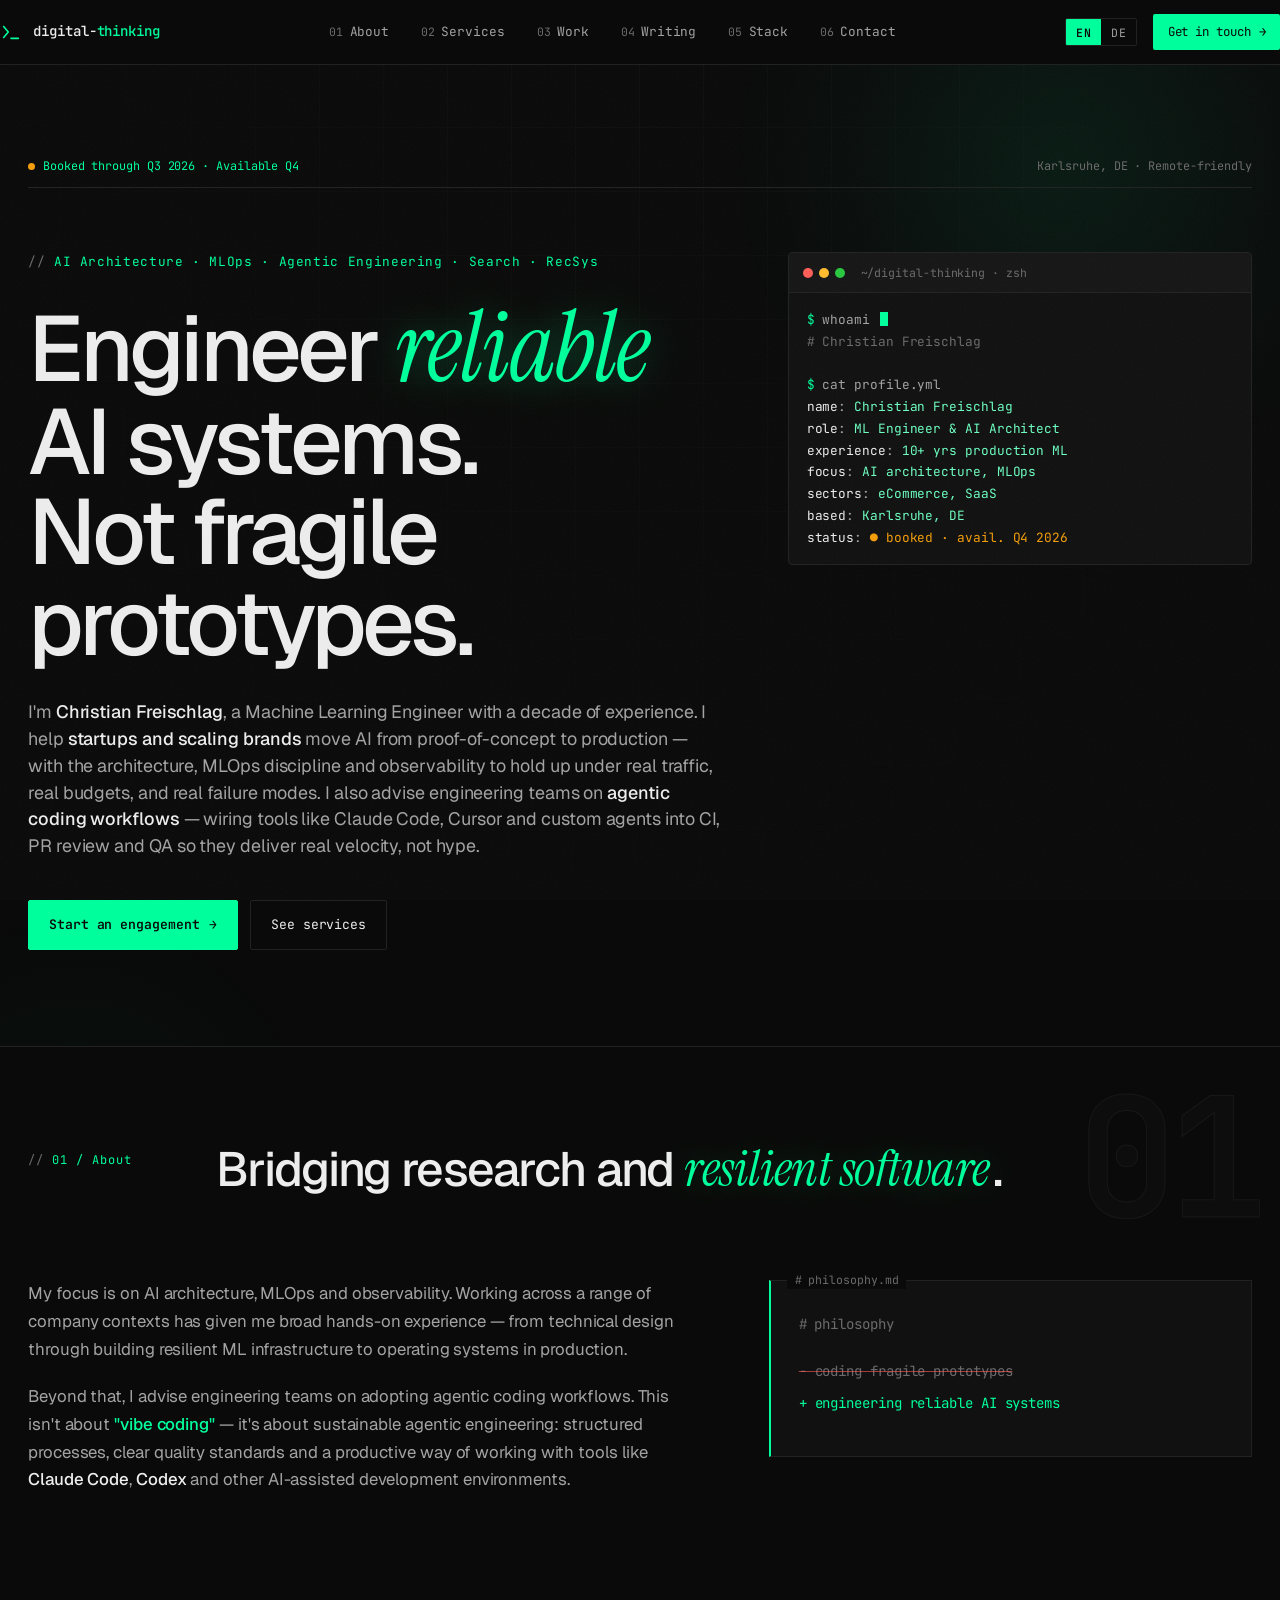
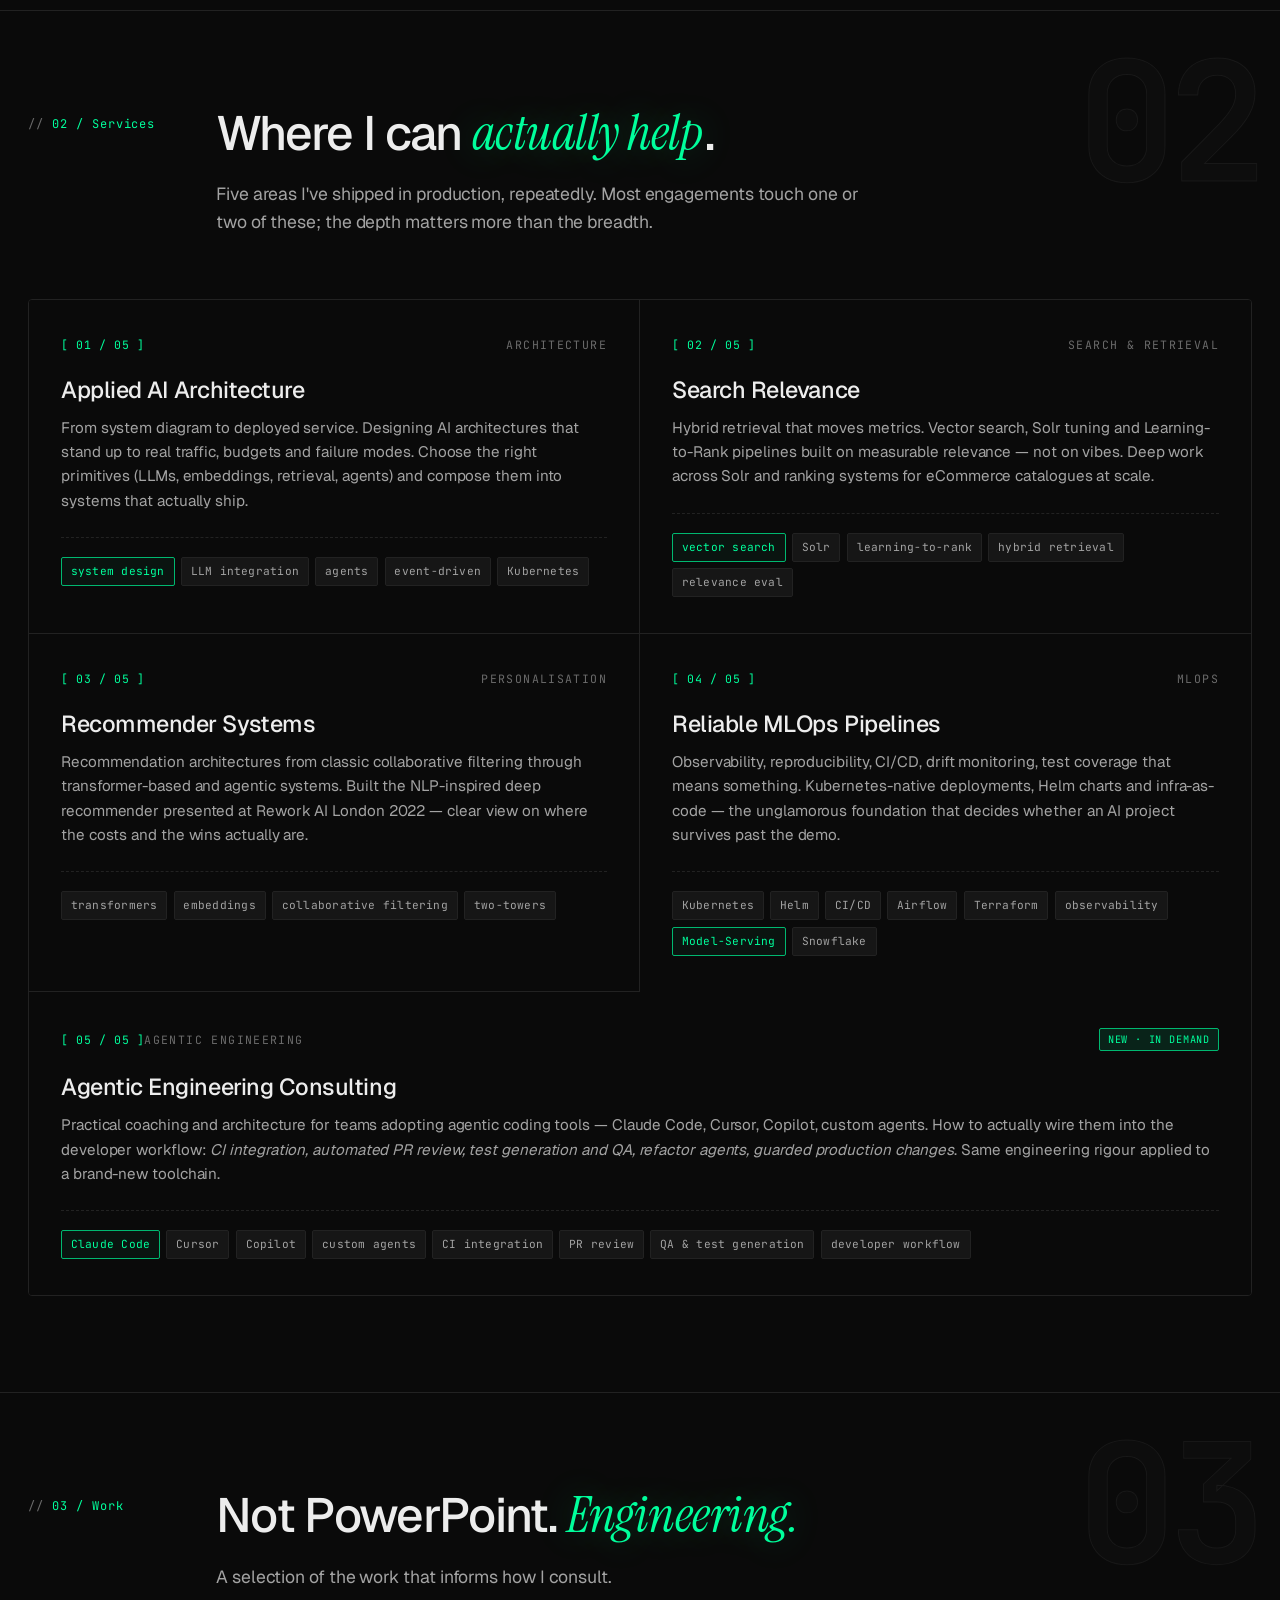
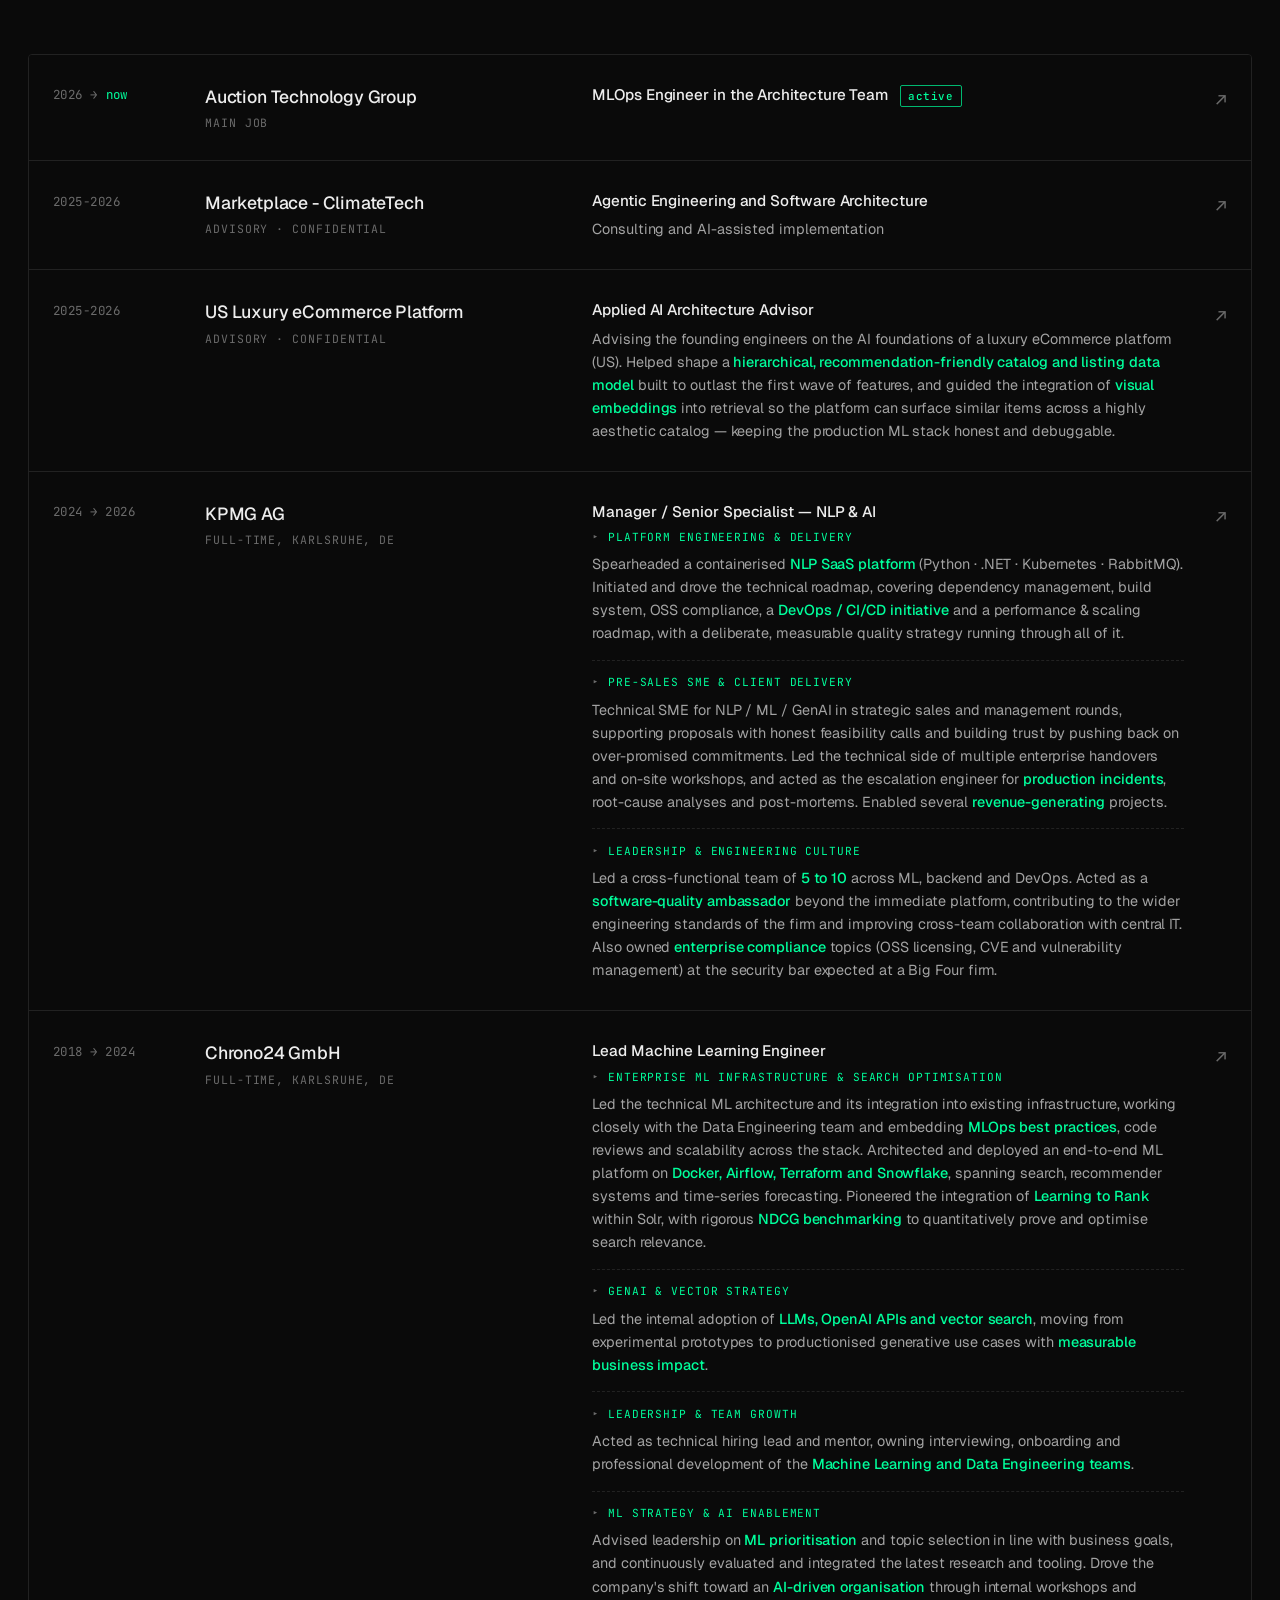
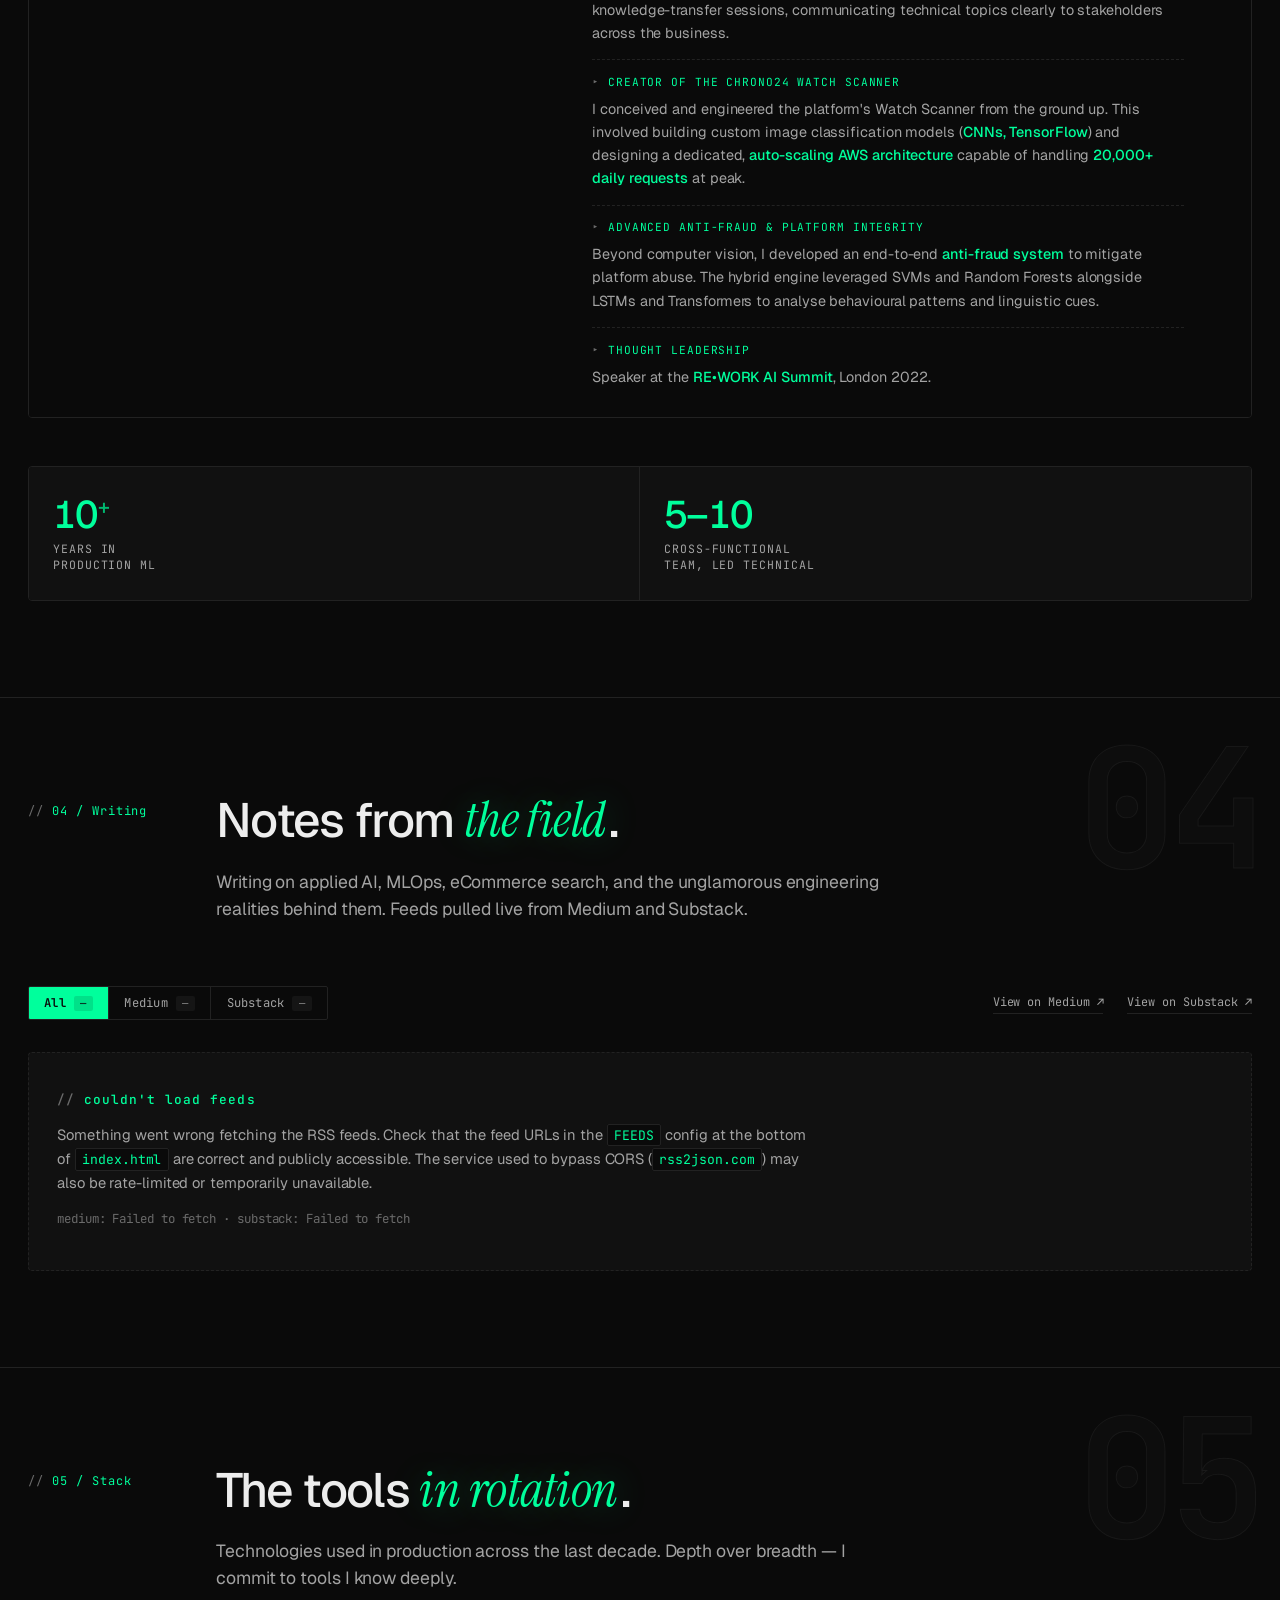
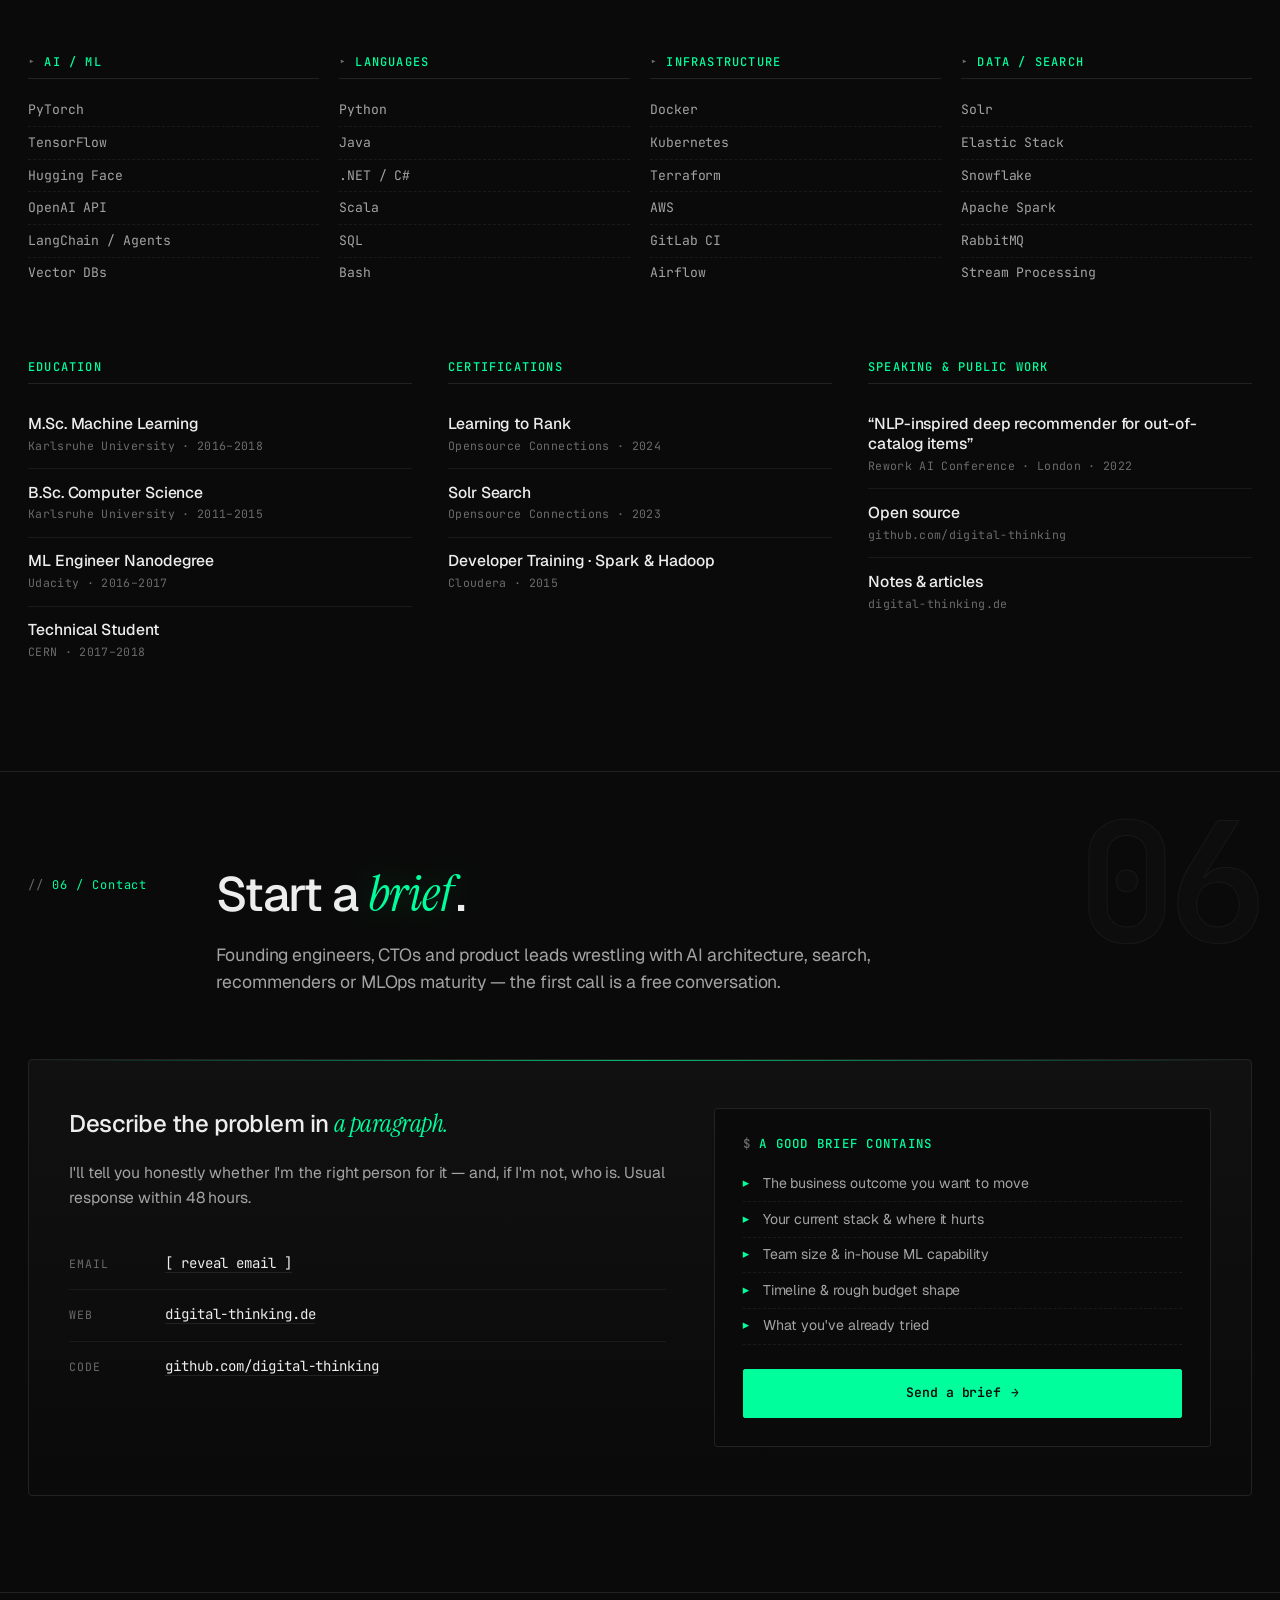
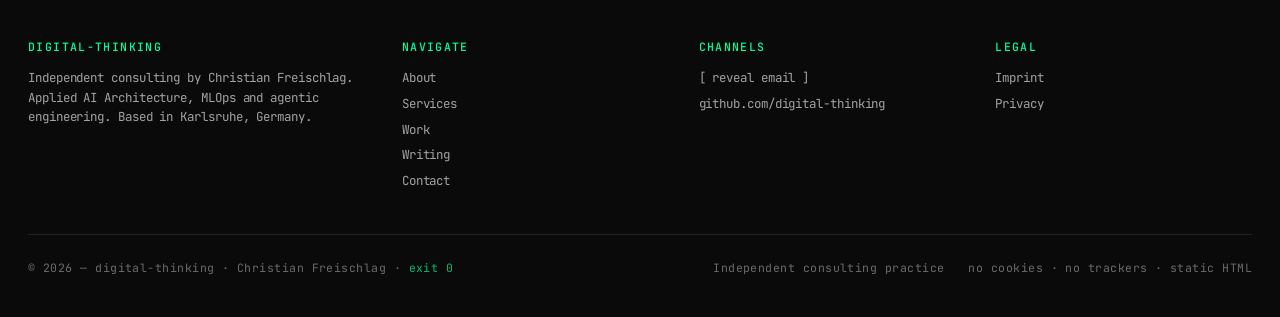
==== commit 497f8730: "update" ====
--- a/index.html
+++ b/index.html
@@ -62,7 +62,7 @@
 
     <link rel="preconnect" href="https://fonts.googleapis.com"/>
     <link rel="preconnect" href="https://fonts.gstatic.com" crossorigin/>
-    <link href="https://fonts.googleapis.com/css2?family=Geist:wght@300;400;500;600;700;800&family=JetBrains+Mono:wght@400;500;600&display=swap" rel="stylesheet"/>
+    <link href="https://fonts.googleapis.com/css2?family=Geist:wght@300;400;500;600;700;800&family=Instrument+Serif:ital@0;1&family=JetBrains+Mono:wght@400;500;600&display=swap" rel="stylesheet"/>
     <style>
         /* =================================================================
            digital-thinking · Applied AI Architecture & MLOps
@@ -86,6 +86,7 @@
 
           --sans: "Geist", ui-sans-serif, system-ui, -apple-system, sans-serif;
           --mono: "JetBrains Mono", ui-monospace, SFMono-Regular, Menlo, monospace;
+          --serif: "Instrument Serif", Georgia, "Times New Roman", serif;
 
           --maxw: 1280px;
         }
@@ -124,7 +125,48 @@
           -webkit-mask-image: radial-gradient(ellipse at center top, rgba(0,0,0,0.8) 0%, transparent 70%);
         }
 
+        /* film grain — sits above content at very low opacity, under the nav */
+        body::after {
+          content: "";
+          position: fixed;
+          inset: 0;
+          background-image: url("data:image/svg+xml,%3Csvg xmlns='http://www.w3.org/2000/svg' width='160' height='160'%3E%3Cfilter id='n'%3E%3CfeTurbulence type='fractalNoise' baseFrequency='0.9' numOctaves='2' stitchTiles='stitch'/%3E%3C/filter%3E%3Crect width='160' height='160' filter='url(%23n)'/%3E%3C/svg%3E");
+          opacity: 0.035;
+          pointer-events: none;
+          z-index: 3;
+        }
+
         ::selection { background: var(--g); color: var(--bg); }
+
+        /* custom scrollbar */
+        ::-webkit-scrollbar { width: 10px; height: 10px; }
+        ::-webkit-scrollbar-track { background: var(--bg); }
+        ::-webkit-scrollbar-thumb {
+          background: #2c2c2c;
+          border: 2px solid var(--bg);
+          border-radius: 6px;
+        }
+        ::-webkit-scrollbar-thumb:hover { background: var(--g-deep); }
+        html { scrollbar-color: #2c2c2c var(--bg); }
+
+        a:focus-visible, button:focus-visible {
+          outline: 1px solid var(--g);
+          outline-offset: 3px;
+          border-radius: 2px;
+        }
+
+        /* scroll progress */
+        .scroll-progress {
+          position: fixed;
+          top: 0; left: 0;
+          width: 100%;
+          height: 2px;
+          background: linear-gradient(90deg, var(--g-deep), var(--g), var(--g-bright));
+          transform-origin: left;
+          transform: scaleX(0);
+          z-index: 60;
+          pointer-events: none;
+        }
 
         /* ============ LANGUAGE TOGGLE ============ */
         html[lang="en"] [data-lang="de"] { display: none !important; }
@@ -266,6 +308,28 @@
         .hero {
           padding: 5rem 0 6rem;
           position: relative;
+          overflow: hidden;
+        }
+        /* ambient glow behind the hero */
+        .hero::before {
+          content: "";
+          position: absolute;
+          top: -28%; right: -12%;
+          width: 58vw; height: 58vw;
+          max-width: 820px; max-height: 820px;
+          background: radial-gradient(circle, rgba(0, 255, 156, 0.07) 0%, rgba(0, 255, 156, 0.025) 38%, transparent 64%);
+          pointer-events: none;
+          z-index: 0;
+        }
+        .hero::after {
+          content: "";
+          position: absolute;
+          bottom: -40%; left: -16%;
+          width: 44vw; height: 44vw;
+          max-width: 620px; max-height: 620px;
+          background: radial-gradient(circle, rgba(0, 184, 112, 0.05) 0%, transparent 62%);
+          pointer-events: none;
+          z-index: 0;
         }
         .hero-top {
           display: flex;
@@ -336,7 +400,13 @@
         }
         .hero-title .accent {
           color: var(--g);
-          font-weight: 600;
+          font-family: var(--serif);
+          font-style: italic;
+          font-weight: 400;
+          font-size: 1.06em;
+          letter-spacing: -0.015em;
+          text-shadow: 0 0 42px rgba(0, 255, 156, 0.35);
+          padding-right: 0.06em;
         }
         .hero-title .line { display: block; }
 
@@ -371,7 +441,11 @@
           font-weight: 600;
           border: 1px solid var(--g);
         }
-        .btn-primary:hover { background: var(--g-bright); border-color: var(--g-bright); }
+        .btn-primary:hover {
+          background: var(--g-bright);
+          border-color: var(--g-bright);
+          box-shadow: 0 0 28px rgba(0, 255, 156, 0.28);
+        }
         .btn-primary::after { content: "→"; transition: transform 180ms ease; }
         .btn-primary:hover::after { transform: translateX(4px); }
         .btn-ghost {
@@ -431,6 +505,24 @@
         }
         @keyframes blink { 50% { opacity: 0; } }
 
+        /* terminal "boot" — lines print one after another on load */
+        @keyframes term-line-in { to { opacity: 1; } }
+        .term-body .term-line {
+          opacity: 0;
+          animation: term-line-in 1ms linear forwards;
+        }
+        .term-body .term-line:nth-child(1)  { animation-delay: 0.55s; }
+        .term-body .term-line:nth-child(2)  { animation-delay: 0.95s; }
+        .term-body .term-line:nth-child(3)  { animation-delay: 1.10s; }
+        .term-body .term-line:nth-child(4)  { animation-delay: 1.35s; }
+        .term-body .term-line:nth-child(5)  { animation-delay: 1.50s; }
+        .term-body .term-line:nth-child(6)  { animation-delay: 1.60s; }
+        .term-body .term-line:nth-child(7)  { animation-delay: 1.70s; }
+        .term-body .term-line:nth-child(8)  { animation-delay: 1.80s; }
+        .term-body .term-line:nth-child(9)  { animation-delay: 1.90s; }
+        .term-body .term-line:nth-child(10) { animation-delay: 2.00s; }
+        .term-body .term-line:nth-child(n+11) { animation-delay: 2.10s; }
+
         @media (max-width: 880px) {
           .hero-grid { grid-template-columns: 1fr; gap: 2.5rem; }
           .hero { padding: 3rem 0 4rem; }
@@ -441,8 +533,27 @@
           padding: 6rem 0;
           border-top: 1px solid var(--border);
           position: relative;
+          overflow: hidden;
         }
         @media (max-width: 640px) { section.block { padding: 3.5rem 0; } }
+
+        /* huge outlined ghost number per section */
+        section.block[data-num]::after {
+          content: attr(data-num);
+          position: absolute;
+          top: 2.5rem;
+          right: max(1.25rem, calc((100vw - var(--maxw)) / 2));
+          font-family: var(--mono);
+          font-size: clamp(5.5rem, 13vw, 11rem);
+          font-weight: 600;
+          line-height: 0.85;
+          letter-spacing: -0.05em;
+          color: rgba(255, 255, 255, 0.016);
+          -webkit-text-stroke: 1px rgba(255, 255, 255, 0.055);
+          pointer-events: none;
+          user-select: none;
+          z-index: 0;
+        }
 
         .block-head {
           display: grid;
@@ -466,7 +577,16 @@
           letter-spacing: -0.035em;
           margin-bottom: 1.25rem;
         }
-        .block-title .accent { color: var(--g); }
+        .block-title .accent {
+          color: var(--g);
+          font-family: var(--serif);
+          font-style: italic;
+          font-weight: 400;
+          font-size: 1.06em;
+          letter-spacing: -0.01em;
+          text-shadow: 0 0 36px rgba(0, 255, 156, 0.3);
+          padding-right: 0.06em;
+        }
         .block-lede {
           font-size: 1.1rem;
           line-height: 1.55;
@@ -564,6 +684,18 @@
         }
         .service:hover::before { transform: scaleX(1); }
 
+        /* cursor-tracked glow */
+        .service::after {
+          content: "";
+          position: absolute;
+          inset: 0;
+          background: radial-gradient(380px circle at var(--mx, 50%) var(--my, 50%), rgba(0, 255, 156, 0.055), transparent 65%);
+          opacity: 0;
+          transition: opacity 280ms ease;
+          pointer-events: none;
+        }
+        .service:hover::after { opacity: 1; }
+
         /* 5th card spans full width as a feature row */
         .service-wide {
           grid-column: 1 / -1;
@@ -753,7 +885,6 @@
           background: var(--bg-2);
         }
         .stat:last-child { border-right: 0; }
-        .stat:last-child { border-right: 0; }
         .stat-num {
           font-family: var(--sans);
           font-size: 2.4rem;
@@ -762,6 +893,7 @@
           letter-spacing: -0.04em;
           line-height: 1;
           margin-bottom: 0.5rem;
+          font-variant-numeric: tabular-nums;
         }
         .stat-num .u { font-size: 0.55em; vertical-align: super; color: var(--g-deep); }
         .stat-label {
@@ -880,7 +1012,23 @@
           margin-bottom: 1.25rem;
           line-height: 1.25;
         }
-        .contact-head .accent { color: var(--g); }
+        .contact-head .accent {
+          color: var(--g);
+          font-family: var(--serif);
+          font-style: italic;
+          font-weight: 400;
+          font-size: 1.06em;
+        }
+        .contact-box::after {
+          content: "";
+          position: absolute;
+          inset: 0;
+          background: radial-gradient(520px circle at var(--mx, 30%) var(--my, 0%), rgba(0, 255, 156, 0.04), transparent 68%);
+          opacity: 0;
+          transition: opacity 300ms ease;
+          pointer-events: none;
+        }
+        .contact-box:hover::after { opacity: 1; }
         .contact-copy {
           color: var(--fg-dim);
           font-size: 0.98rem;
@@ -1111,6 +1259,16 @@
           transform: translateY(-1px);
         }
         .post-card:hover::before { height: 100%; }
+        .post-card::after {
+          content: "";
+          position: absolute;
+          inset: 0;
+          background: radial-gradient(320px circle at var(--mx, 50%) var(--my, 50%), rgba(0, 255, 156, 0.05), transparent 65%);
+          opacity: 0;
+          transition: opacity 280ms ease;
+          pointer-events: none;
+        }
+        .post-card:hover::after { opacity: 1; }
         .post-card:hover .post-title { color: var(--g); }
         .post-card:hover .post-link { color: var(--g); }
         .post-card:hover .post-link::after { transform: translateX(4px); }
@@ -1237,10 +1395,17 @@
           transition: opacity 700ms ease, transform 700ms cubic-bezier(0.2, 0.8, 0.3, 1);
         }
         .reveal.in { opacity: 1; transform: translateY(0); }
+        /* staggered entrance for the hero */
+        .reveal.d1 { transition-delay: 90ms; }
+        .reveal.d2 { transition-delay: 180ms; }
+        .reveal.d3 { transition-delay: 270ms; }
+        .reveal.d4 { transition-delay: 360ms; }
 
         @media (prefers-reduced-motion: reduce) {
           .reveal { opacity: 1; transform: none; transition: none; }
           .status-dot, .term-cursor { animation: none; }
+          .term-body .term-line { opacity: 1; animation: none; }
+          .scroll-progress { display: none; }
         }
 
         /* ============ IMPRESSUM MODAL ============ */
@@ -1349,6 +1514,8 @@
 </head>
 
 <body>
+
+<div class="scroll-progress" aria-hidden="true"></div>
 
 <!-- ================= NAV ================= -->
 <header class="nav">
@@ -1407,7 +1574,7 @@
                         <span data-lang="de">KI-Architektur · MLOps · Agentic Engineering · Search · RecSys</span>
                     </div>
 
-                    <h1 class="hero-title reveal">
+                    <h1 class="hero-title reveal d1">
           <span data-lang="en">
             <span class="line">Engineer <span class="accent">reliable</span></span>
             <span class="line">AI systems.</span>
@@ -1420,12 +1587,12 @@
           </span>
                     </h1>
 
-                    <p class="hero-sub reveal">
+                    <p class="hero-sub reveal d2">
                         <span data-lang="en">I'm <strong>Christian Freischlag</strong>, a Machine Learning Engineer with a decade of experience. I help <strong>startups and scaling brands</strong> move AI from proof-of-concept to production — with the architecture, MLOps discipline and observability to hold up under real traffic, real budgets, and real failure modes. I also advise engineering teams on <strong>agentic coding workflows</strong> — wiring tools like Claude Code, Cursor and custom agents into CI, PR review and QA so they deliver real velocity, not hype.</span>
-                        <span data-lang="de">Hi, Ich bin <strong>Christian Freischlag</strong>, Machine Learning Engineer mit über zehn Jahren Erfahrung. Ich unterstütze <strong>Unternehmen</strong> dabei, KI aus dem Proof-of-Concept in den Produktionsbetrieb zu bringen. Ob AI-Architektur, MLOps oder Observability, ich blicke auf eine weitreichende Erfahrung in unterschiedlichen Unternehmen zurück. Außerdem berate ich Engineering-Teams zu <strong>agentischen Coding-Workflows</strong>, um aus Tools wie Claude Code, Codex und co. das Beste herauszuholen. Kein Vibecoding, sondern nachhaltiges Agentic Engineering.</span>
+                        <span data-lang="de">Hi, ich bin <strong>Christian Freischlag</strong>, Machine Learning Engineer mit über zehn Jahren Erfahrung. Ich unterstütze <strong>Unternehmen</strong> dabei, KI vom Proof-of-Concept in den Produktionsbetrieb zu bringen — mit der Architektur, MLOps-Disziplin und Observability, die echtem Traffic, echten Budgets und echten Fehlerfällen standhalten. Außerdem berate ich Engineering-Teams zu <strong>agentischen Coding-Workflows</strong>, um aus Tools wie Claude Code, Codex &amp; Co. das Beste herauszuholen. Kein Vibe-Coding, sondern nachhaltiges Agentic Engineering.</span>
                     </p>
 
-                    <div class="hero-actions reveal">
+                    <div class="hero-actions reveal d3">
                         <a href="#contact" class="btn btn-primary">
                             <span data-lang="en">Start an engagement</span>
                             <span data-lang="de">Projekt anfragen</span>
@@ -1437,7 +1604,7 @@
                     </div>
                 </div>
 
-                <aside class="term reveal" aria-label="System info">
+                <aside class="term reveal d4" aria-label="System info">
                     <div class="term-head">
                         <div class="term-dots"><i></i><i></i><i></i></div>
                         <span class="term-title">~/digital-thinking · zsh</span>
@@ -1461,7 +1628,7 @@
     </section>
 
     <!-- ================= ABOUT ================= -->
-    <section class="block" id="about">
+    <section class="block" id="about" data-num="01">
         <div class="wrap">
             <div class="block-head reveal">
                 <div class="block-tag">01 / About</div>
@@ -1501,7 +1668,7 @@
     </section>
 
     <!-- ================= SERVICES ================= -->
-    <section class="block" id="services">
+    <section class="block" id="services" data-num="02">
         <div class="wrap">
             <div class="block-head reveal">
                 <div class="block-tag">02 / Services</div>
@@ -1512,7 +1679,7 @@
                     </h2>
                     <p class="block-lede">
                         <span data-lang="en">Five areas I've shipped in production, repeatedly. Most engagements touch one or two of these; the depth matters more than the breadth.</span>
-                        <span data-lang="de">Fünf Felder, in denen ich als Teil des Produktteams das Ausliefern in den Produktivbetrieb mitverantwortet habe. </span>
+                        <span data-lang="de">Fünf Felder, in denen ich wiederholt Systeme in den Produktivbetrieb gebracht habe. Die meisten Projekte berühren ein bis zwei davon.</span>
                     </p>
                 </div>
             </div>
@@ -1550,7 +1717,7 @@
                     <h3 class="service-title" data-lang="de">Suche &amp; Relevanz</h3>
                     <p class="service-desc" data-lang="en">Hybrid retrieval that moves metrics. Vector search, Solr tuning and Learning-to-Rank pipelines built on measurable relevance — not on vibes.
                         Deep work across Solr and ranking systems for eCommerce catalogues at scale.</p>
-                    <p class="service-desc" data-lang="de">Messbarer Relevanz (MAP/NDCG) mit Umsatzoptimierung und A/B Testing. Kennzahlgetriebenes Optimieren von hybrider Suche, reiner vector Suche
+                    <p class="service-desc" data-lang="de">Messbare Relevanz (MAP/NDCG) mit Umsatzoptimierung und A/B-Testing. Kennzahlengetriebenes Optimieren von hybrider Suche, reiner Vektorsuche
                         oder Learning-to-Rank-Systemen und der richtigen Technologieauswahl. Fundierte Erfahrung mit Suche und Ranking im großen Maßstab.</p>
                     <div class="tags">
                         <span class="tag live">vector search</span>
@@ -1590,8 +1757,8 @@
                     <h3 class="service-title" data-lang="de">Zuverlässige MLOps-Pipelines</h3>
                     <p class="service-desc" data-lang="en">Observability, reproducibility, CI/CD, drift monitoring, test coverage that means something. Kubernetes-native deployments, Helm charts and
                         infra-as-code — the unglamorous foundation that decides whether an AI project survives past the demo.</p>
-                    <p class="service-desc" data-lang="de">Observability, Reproduzierbarkeit, CI/CD, Drift-Monitoring, Model-Bereitstellung. Kubernetes-native Deployments, Helm-Charts und
-                        Infrastructure-as-Code das Fundament, das darüber entscheidet, ob ein KI-Projekt die Demo überlebt.</p>
+                    <p class="service-desc" data-lang="de">Observability, Reproduzierbarkeit, CI/CD, Drift-Monitoring, Model-Serving. Kubernetes-native Deployments, Helm-Charts und
+                        Infrastructure-as-Code — das unglamouröse Fundament, das darüber entscheidet, ob ein KI-Projekt die Demo überlebt.</p>
                     <div class="tags">
                         <span class="tag">Kubernetes</span>
                         <span class="tag">Helm</span>
@@ -1617,8 +1784,8 @@
                     <p class="service-desc" data-lang="en">Practical coaching and architecture for teams adopting agentic coding tools — Claude Code, Cursor, Copilot, custom agents. How to actually
                         wire them into the developer workflow: <em>CI integration, automated PR review, test generation and QA, refactor agents, guarded production changes</em>. Same engineering
                         rigour applied to a brand-new toolchain.</p>
-                    <p class="service-desc" data-lang="de">Praxisnahe Beratung für Agentic Enginneering aus persönlicher Überzeugung: Claude Code, Copilot und co. und deren Einbindung in die
-                        Entwicklungsprozesse ohne Qualität zu opfern: <em>CI-Integration, automatisiertes PR-Review, CVE Scanning und QA, Refactoring-Agents, Human-in-the-Loop</em>. KI ist ein Tool,
+                    <p class="service-desc" data-lang="de">Praxisnahe Beratung für Agentic Engineering aus persönlicher Überzeugung: Claude Code, Copilot &amp; Co. und deren Einbindung in die
+                        Entwicklungsprozesse, ohne Qualität zu opfern: <em>CI-Integration, automatisiertes PR-Review, CVE-Scanning und QA, Refactoring-Agents, Human-in-the-Loop</em>. KI ist ein Tool,
                         kein Ersatz!</p>
                     <div class="tags">
                         <span class="tag live">Claude Code</span>
@@ -1637,14 +1804,14 @@
     </section>
 
     <!-- ================= WORK ================= -->
-    <section class="block" id="work">
+    <section class="block" id="work" data-num="03">
         <div class="wrap">
             <div class="block-head reveal">
                 <div class="block-tag">03 / Work</div>
                 <div>
                     <h2 class="block-title">
-                        <span data-lang="en">Not Powerpoint. <span class="accent">But Engineering!</span></span>
-                        <span data-lang="de">Kein Powerpoint. <span class="accent">Sondern Engineering!</span></span>
+                        <span data-lang="en">Not PowerPoint. <span class="accent">Engineering.</span></span>
+                        <span data-lang="de">Kein PowerPoint. <span class="accent">Engineering.</span></span>
                     </h2>
                     <p class="block-lede">
                         <span data-lang="en">A selection of the work that informs how I consult. </span>
@@ -1818,14 +1985,14 @@
 
             <div class="stats reveal">
                 <div class="stat">
-                    <div class="stat-num">10<span class="u">+</span></div>
+                    <div class="stat-num"><span data-count="10">10</span><span class="u">+</span></div>
                     <div class="stat-label">
                         <span data-lang="en">years in<br>production ML</span>
                         <span data-lang="de">Jahre in<br>Produktions-ML</span>
                     </div>
                 </div>
                 <div class="stat">
-                    <div class="stat-num">5–10</div>
+                    <div class="stat-num"><span data-count="5">5</span>–<span data-count="10">10</span></div>
                     <div class="stat-label">
                         <span data-lang="en">cross-functional<br>team, led technical</span>
                         <span data-lang="de">cross-funktionales<br>Team technisch geführt</span>
@@ -1836,7 +2003,7 @@
     </section>
 
     <!-- ================= WRITING / BLOG ================= -->
-    <section class="block" id="writing">
+    <section class="block" id="writing" data-num="04">
         <div class="wrap">
             <div class="block-head reveal">
                 <div class="block-tag">04 / Writing</div>
@@ -1934,7 +2101,7 @@
     </section>
 
     <!-- ================= STACK ================= -->
-    <section class="block" id="stack">
+    <section class="block" id="stack" data-num="05">
         <div class="wrap">
             <div class="block-head reveal">
                 <div class="block-tag">05 / Stack</div>
@@ -2066,7 +2233,7 @@
     </section>
 
     <!-- ================= CONTACT ================= -->
-    <section class="block" id="contact">
+    <section class="block" id="contact" data-num="06">
         <div class="wrap">
             <div class="block-head reveal">
                 <div class="block-tag">06 / Contact</div>
@@ -2302,10 +2469,11 @@
             </div>
         </div>
         <div class="foot-bottom">
-            <div>© 2026 — digital-thinking · Christian Freischlag</div>
+            <div>© 2026 — digital-thinking · Christian Freischlag · <span style="color: var(--g-deep);" title="no errors">exit 0</span></div>
             <div class="legal">
                 <span data-lang="en">Independent consulting practice</span>
                 <span data-lang="de">Selbstständige Beratung</span>
+                <span style="color: var(--fg-mute);">no cookies · no trackers · static HTML</span>
             </div>
         </div>
     </div>
@@ -2717,5 +2885,105 @@
     })();
 </script>
 
+<script>
+    // ============ POLISH LAYER ============
+    (function () {
+      var reduceMotion = window.matchMedia &&
+        window.matchMedia('(prefers-reduced-motion: reduce)').matches;
+
+      // --- scroll progress bar ---
+      var bar = document.querySelector('.scroll-progress');
+      if (bar) {
+        var ticking = false;
+        var updateBar = function () {
+          var max = document.documentElement.scrollHeight - window.innerHeight;
+          var p = max > 0 ? Math.min(1, window.scrollY / max) : 0;
+          bar.style.transform = 'scaleX(' + p + ')';
+          ticking = false;
+        };
+        window.addEventListener('scroll', function () {
+          if (!ticking) { ticking = true; requestAnimationFrame(updateBar); }
+        }, { passive: true });
+        updateBar();
+      }
+
+      // --- cursor-tracked glow on cards (delegated; covers dynamic post cards) ---
+      document.addEventListener('mousemove', function (e) {
+        var card = e.target.closest && e.target.closest('.service, .post-card, .contact-box');
+        if (!card) return;
+        var r = card.getBoundingClientRect();
+        card.style.setProperty('--mx', (e.clientX - r.left) + 'px');
+        card.style.setProperty('--my', (e.clientY - r.top) + 'px');
+      }, { passive: true });
+
+      // --- count-up stats when scrolled into view ---
+      var counters = document.querySelectorAll('.stat-num [data-count]');
+      if (counters.length && !reduceMotion && 'IntersectionObserver' in window) {
+        var animateCount = function (el) {
+          var target = parseInt(el.dataset.count, 10);
+          if (!isFinite(target)) return;
+          var dur = 1100, t0 = null;
+          var step = function (ts) {
+            if (t0 === null) t0 = ts;
+            var k = Math.min(1, (ts - t0) / dur);
+            k = 1 - Math.pow(1 - k, 3); // ease-out cubic
+            el.textContent = Math.round(target * k);
+            if (k < 1) requestAnimationFrame(step);
+          };
+          el.textContent = '0';
+          requestAnimationFrame(step);
+        };
+        var statsIO = new IntersectionObserver(function (entries) {
+          entries.forEach(function (entry) {
+            if (!entry.isIntersecting) return;
+            entry.target.querySelectorAll('[data-count]').forEach(animateCount);
+            statsIO.unobserve(entry.target);
+          });
+        }, { threshold: 0.4 });
+        document.querySelectorAll('.stats').forEach(function (s) { statsIO.observe(s); });
+      }
+
+      // --- decode/scramble effect on the hero tagline ---
+      var GLYPHS = '!<>-_\\/[]{}=+*^?#@%&';
+      function scramble(el) {
+        if (reduceMotion || el.dataset.scrambling === '1') return;
+        var original = el.dataset.original || el.textContent;
+        el.dataset.original = original;
+        el.dataset.scrambling = '1';
+        var frame = 0;
+        var totalFrames = 26;
+        var tick = function () {
+          frame++;
+          var progress = frame / totalFrames;
+          var out = '';
+          for (var i = 0; i < original.length; i++) {
+            var ch = original[i];
+            if (ch === ' ' || ch === '·') { out += ch; continue; }
+            out += (i / original.length < progress)
+              ? ch
+              : GLYPHS[(Math.random() * GLYPHS.length) | 0];
+          }
+          el.textContent = out;
+          if (frame < totalFrames) {
+            setTimeout(function () { requestAnimationFrame(tick); }, 28);
+          } else {
+            el.textContent = original;
+            el.dataset.scrambling = '0';
+          }
+        };
+        requestAnimationFrame(tick);
+      }
+      function scrambleVisibleTagline() {
+        var lang = document.documentElement.lang;
+        var el = document.querySelector('.hero-tagline [data-lang="' + lang + '"]');
+        if (el) scramble(el);
+      }
+      scrambleVisibleTagline();
+      document.querySelectorAll('[data-setlang]').forEach(function (b) {
+        b.addEventListener('click', function () { setTimeout(scrambleVisibleTagline, 30); });
+      });
+    })();
+</script>
+
 </body>
 </html>
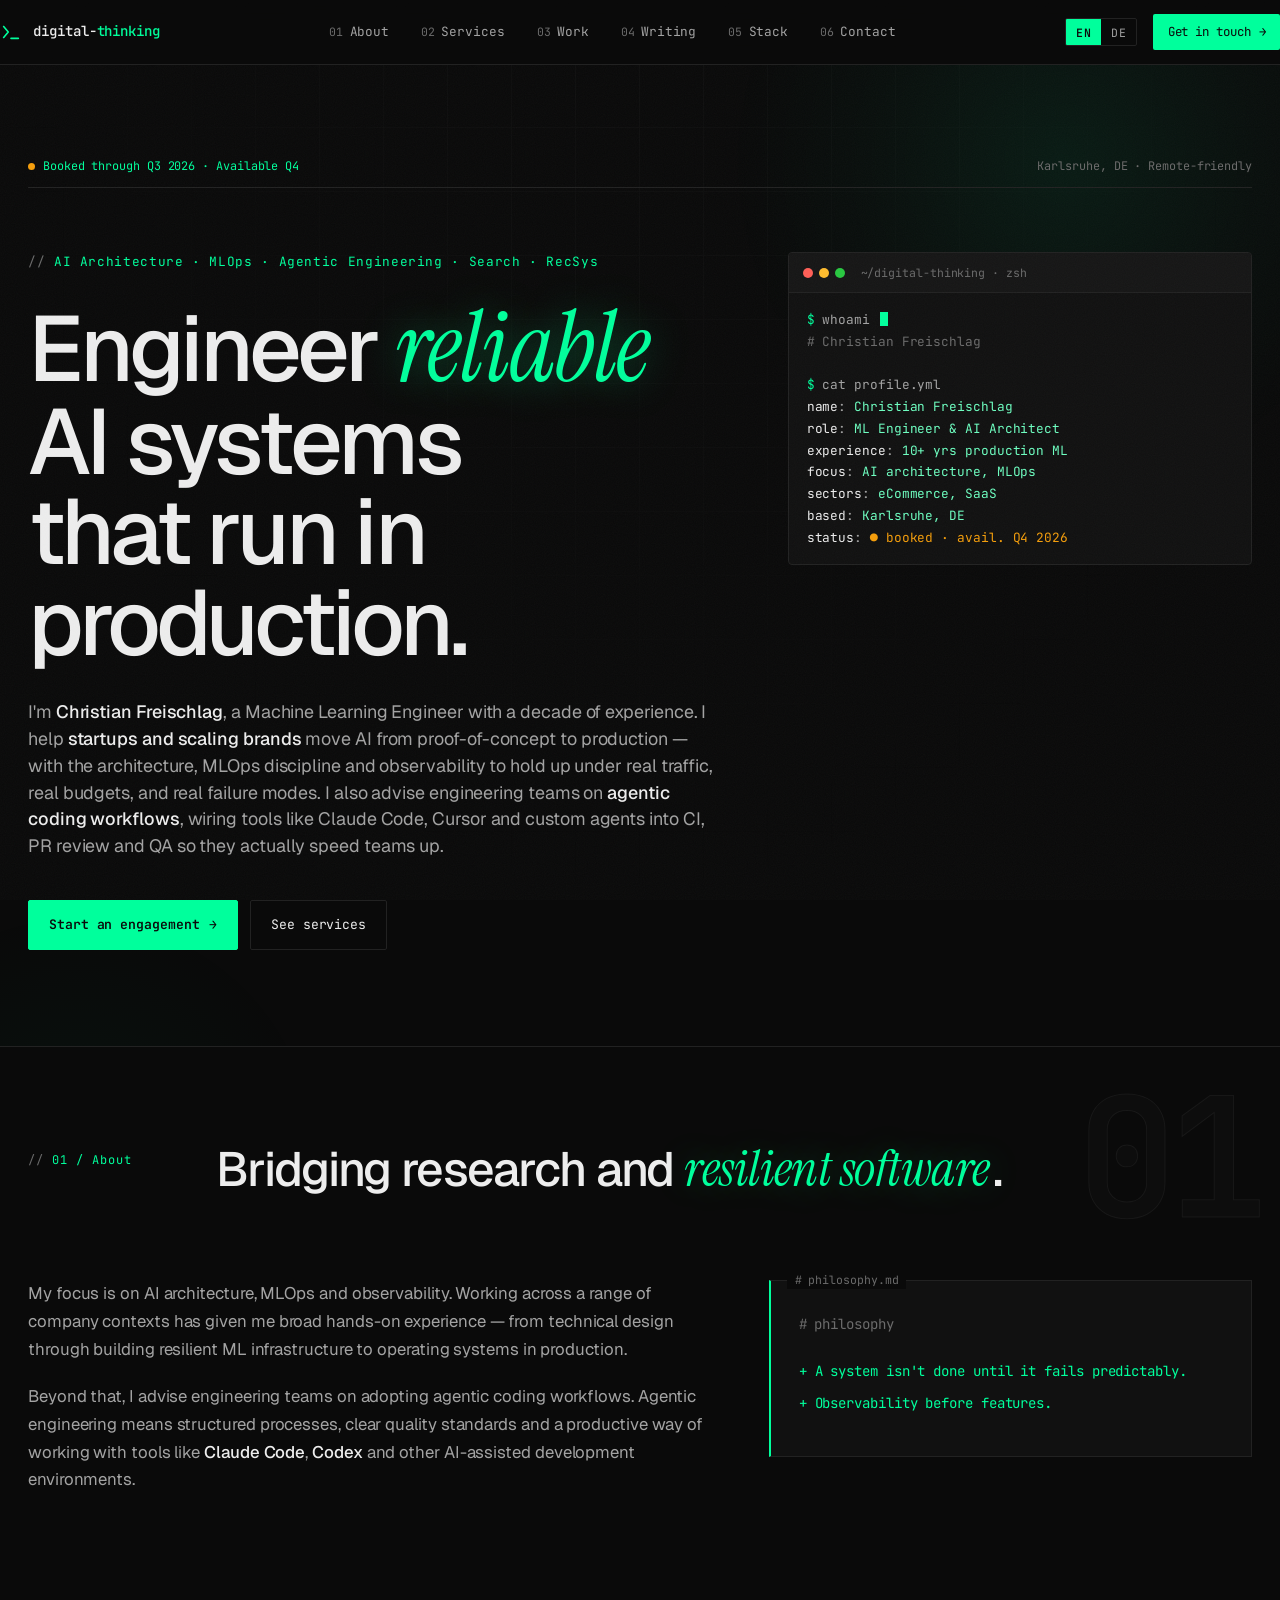
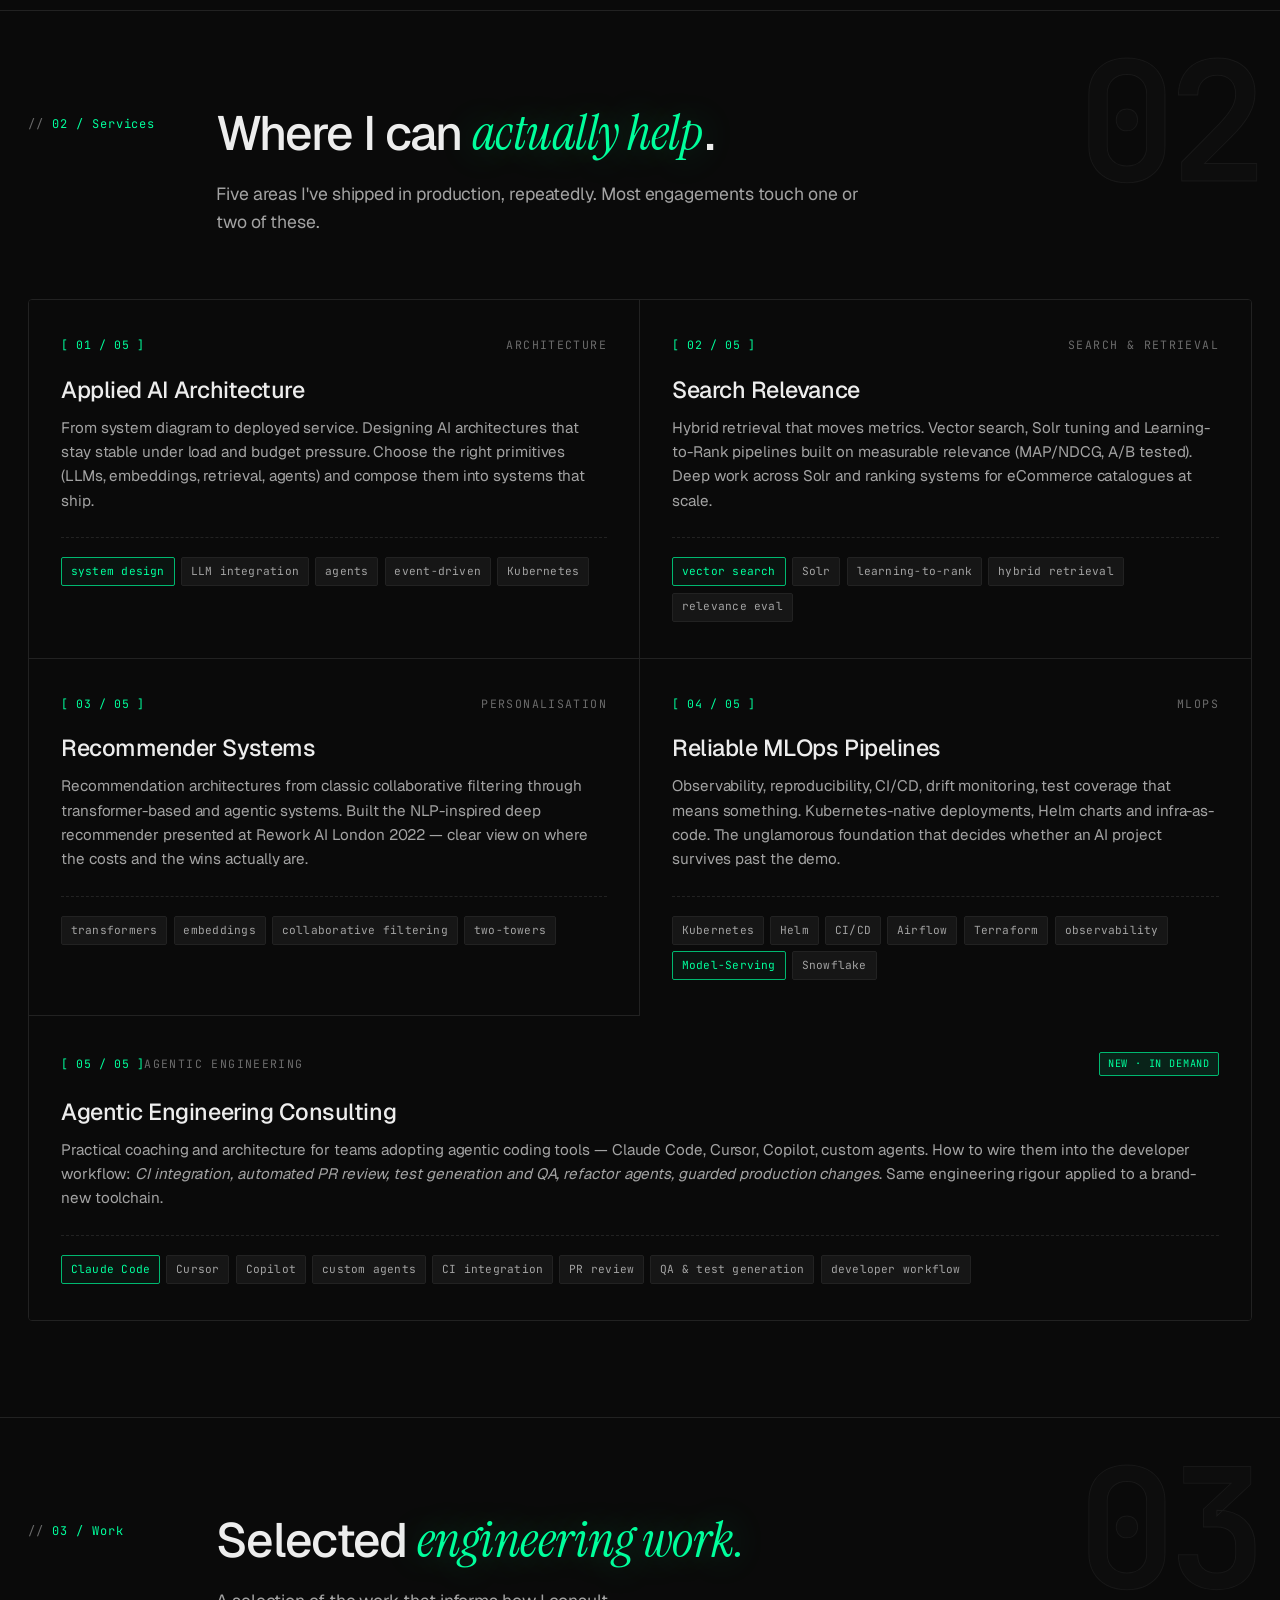
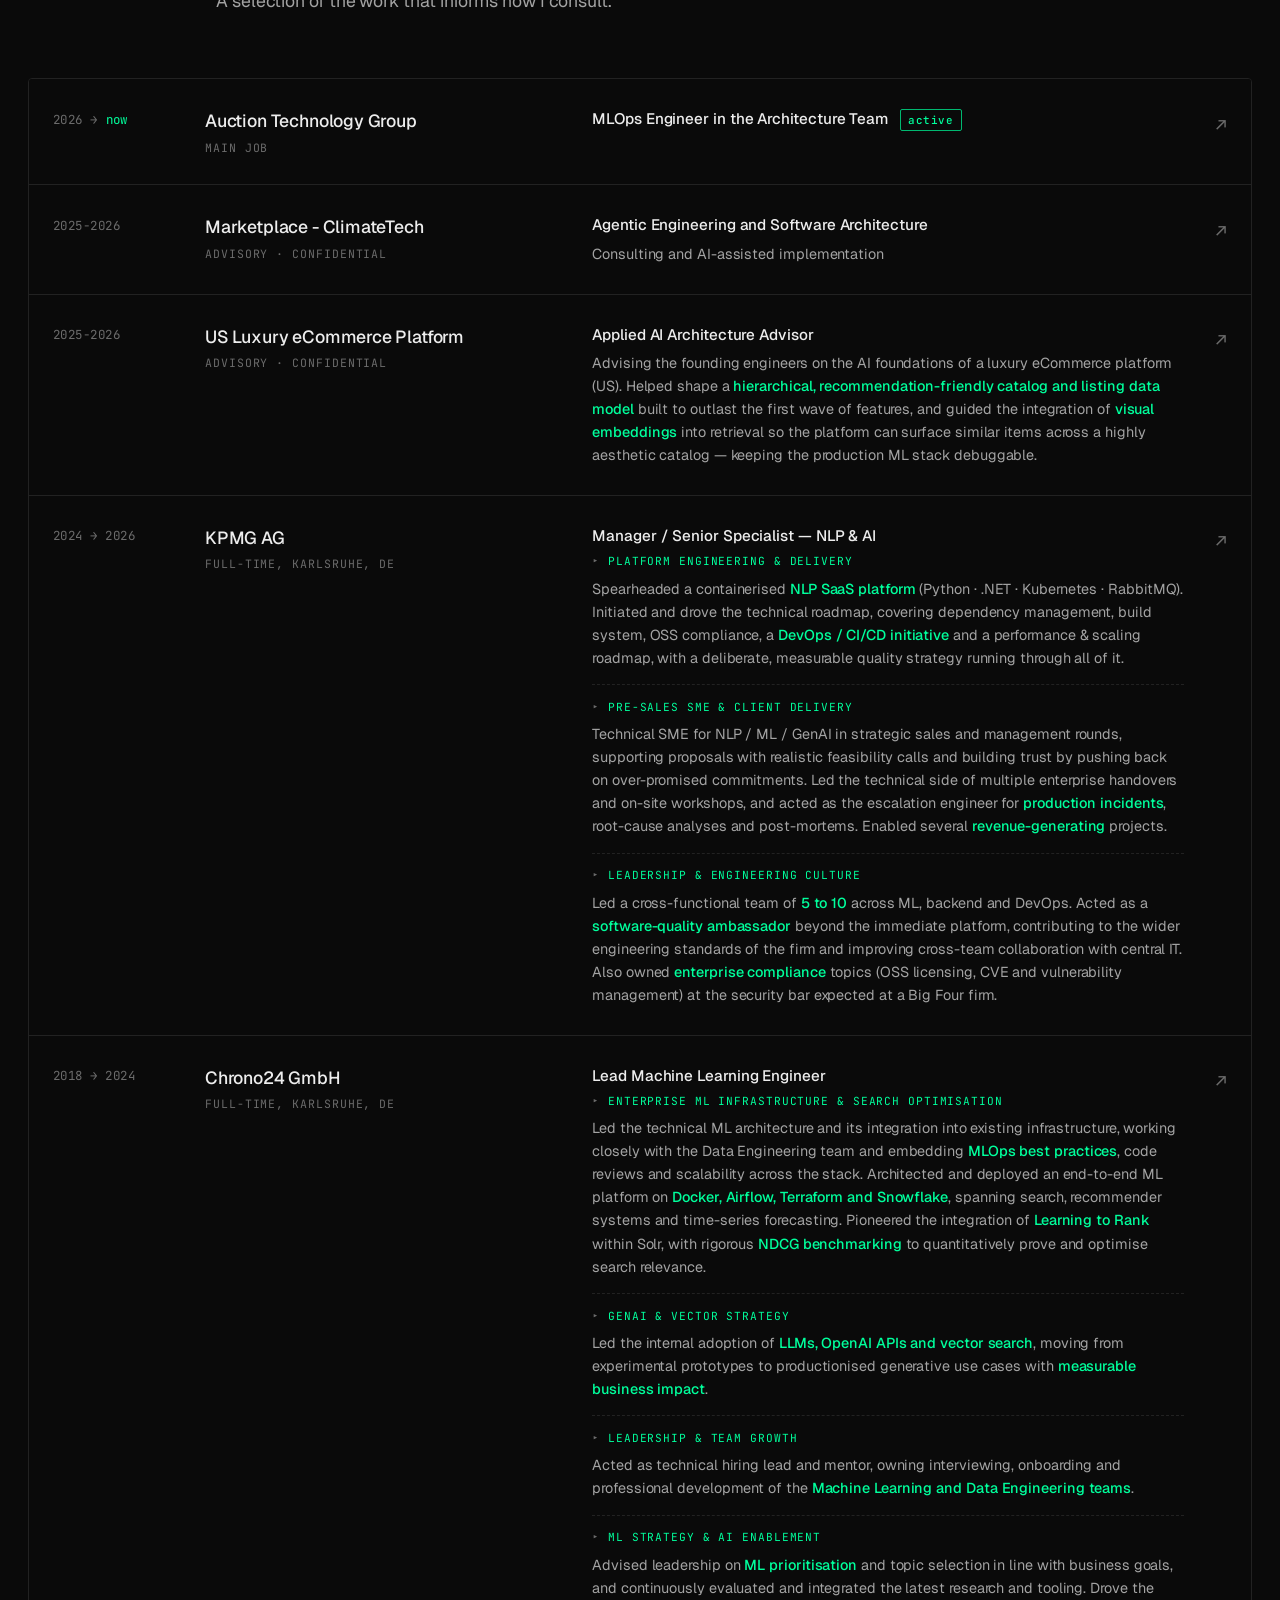
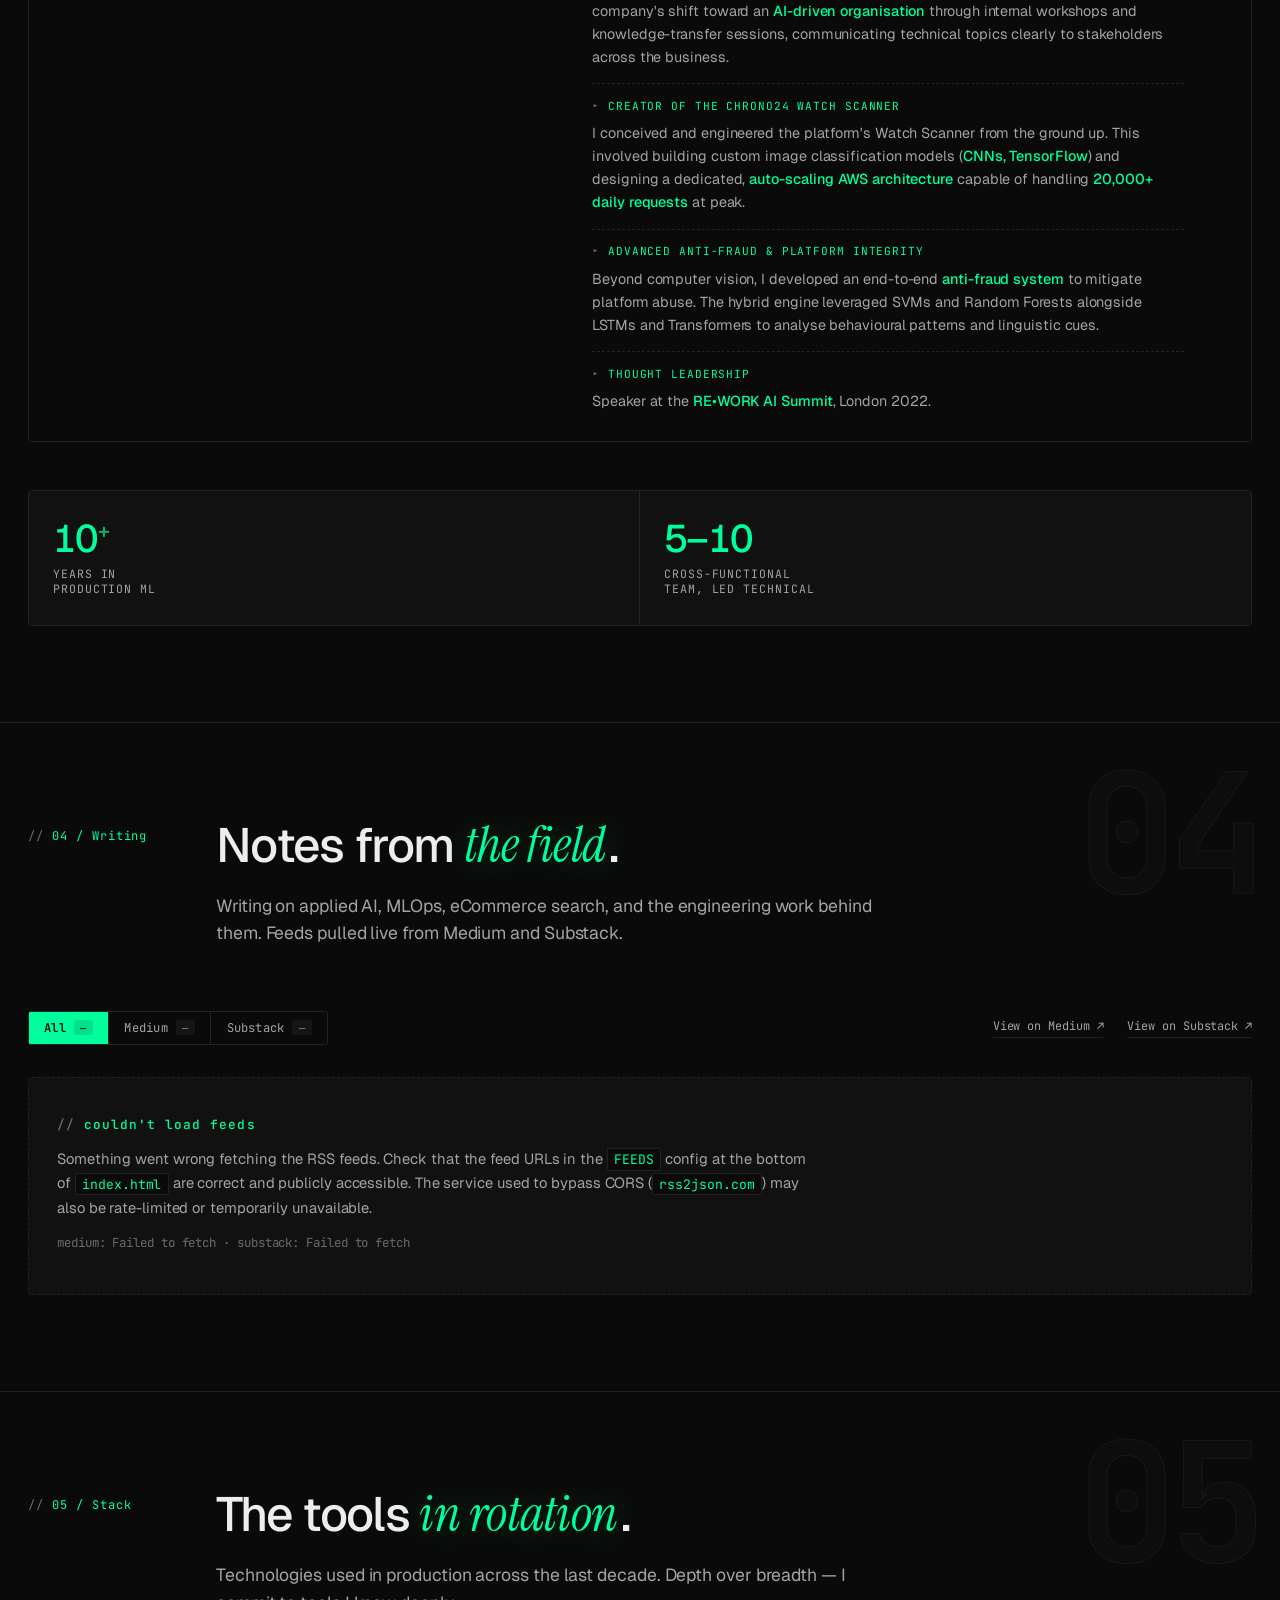
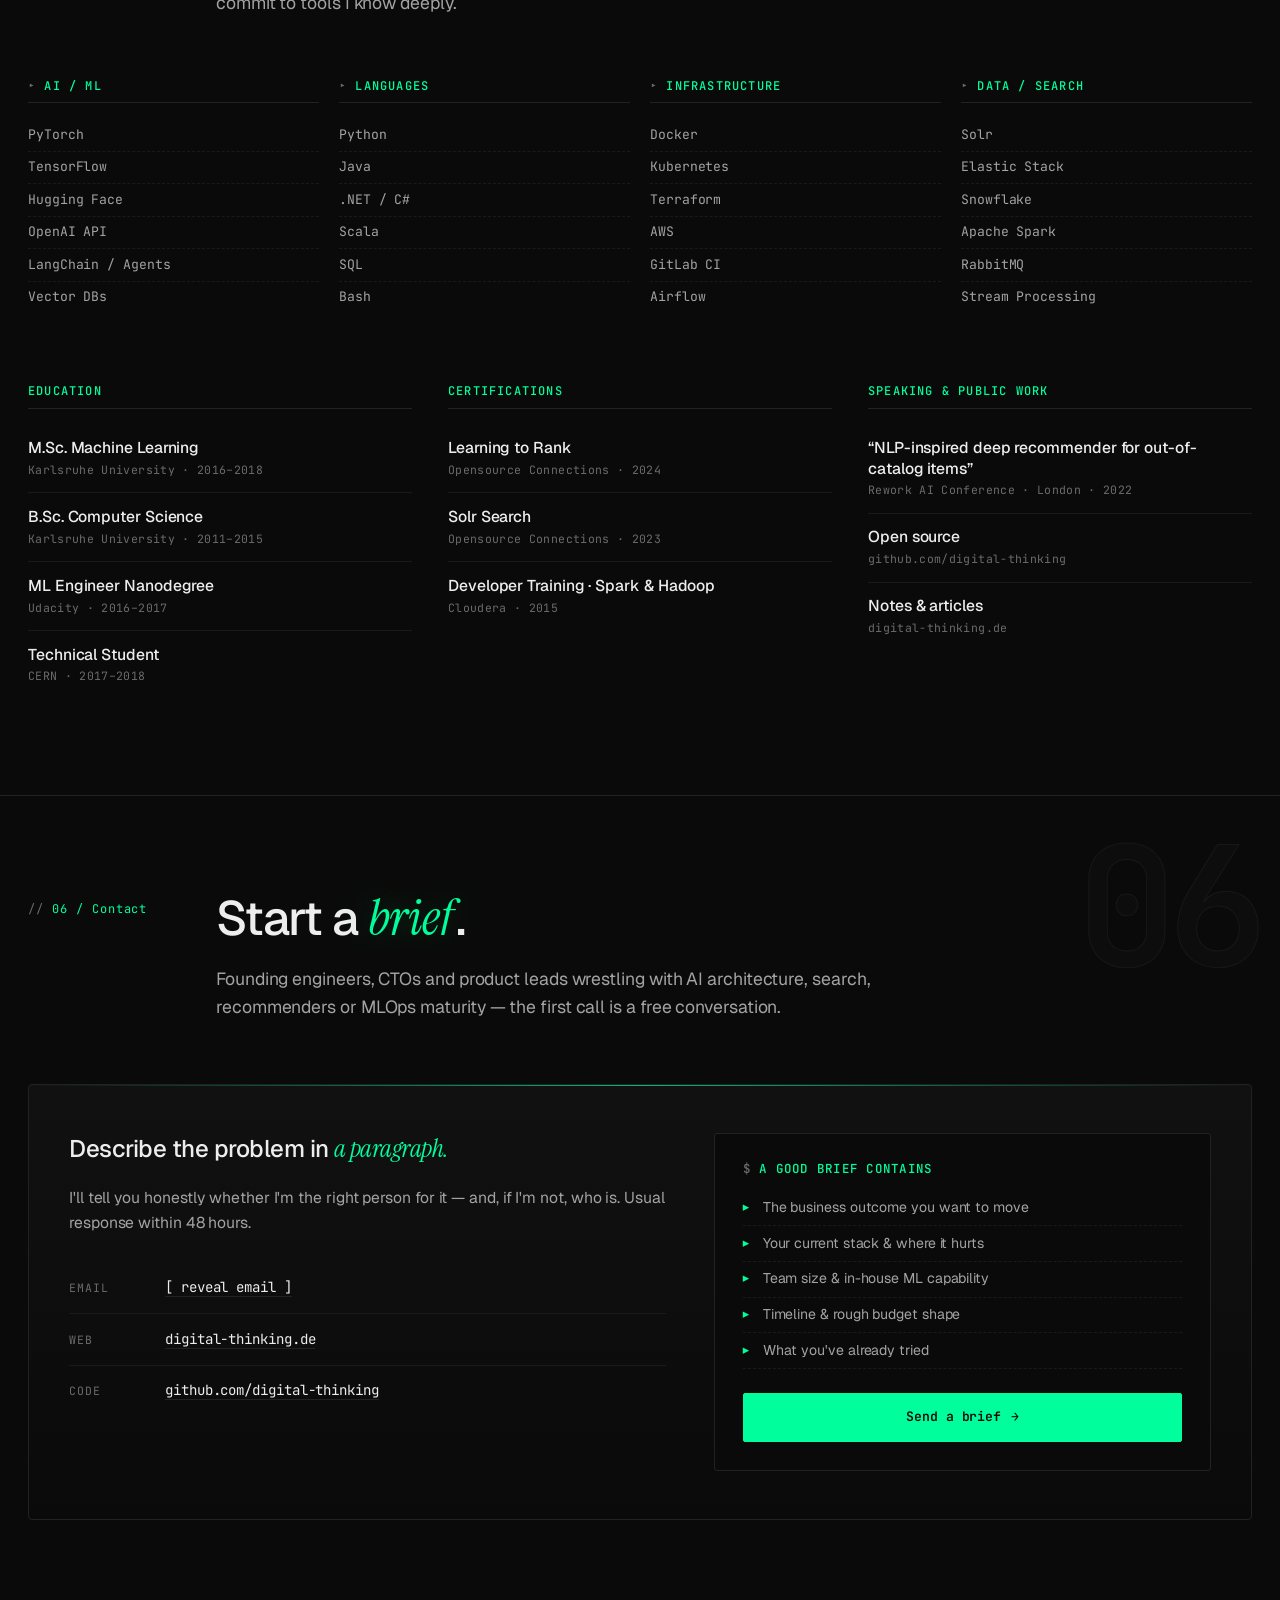
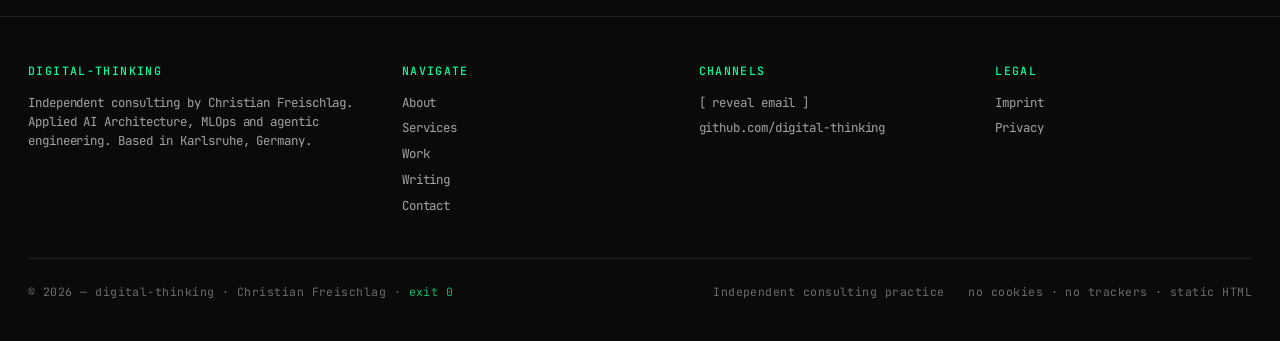
==== commit 230f6809: "update" ====
--- a/index.html
+++ b/index.html
@@ -4,7 +4,7 @@
     <meta charset="UTF-8"/>
     <meta name="viewport" content="width=device-width, initial-scale=1.0"/>
     <title>digital-thinking — Applied AI Architecture &amp; MLOps Consulting</title>
-    <meta name="description" content="Independent consulting on Applied AI Architecture, MLOps, eCommerce search and recommender systems. Engineer reliable AI systems. Not fragile prototypes."/>
+    <meta name="description" content="Independent consulting on Applied AI Architecture, MLOps, eCommerce search and recommender systems. Reliable AI systems built to run in production."/>
     <meta name="author" content="Christian Freischlag"/>
     <link rel="canonical" href="https://digital-thinking.de/"/>
     <link rel="icon" href="/favicon.svg" type="image/svg+xml"/>
@@ -17,7 +17,7 @@
     <meta property="og:site_name" content="digital-thinking"/>
     <meta property="og:title" content="digital-thinking — Applied AI Architecture &amp; MLOps Consulting"/>
     <meta property="og:description"
-          content="Independent consulting on Applied AI Architecture, MLOps, eCommerce search and recommender systems. Engineer reliable AI systems. Not fragile prototypes."/>
+          content="Independent consulting on Applied AI Architecture, MLOps, eCommerce search and recommender systems. Reliable AI systems built to run in production."/>
     <meta property="og:locale" content="en_US"/>
     <meta property="og:locale:alternate" content="de_DE"/>
     <meta property="og:image" content="https://digital-thinking.de/Digital-Thinking.png"/>
@@ -27,7 +27,7 @@
     <meta name="twitter:card" content="summary"/>
     <meta name="twitter:title" content="digital-thinking — Applied AI Architecture &amp; MLOps Consulting"/>
     <meta name="twitter:description"
-          content="Independent consulting on Applied AI Architecture, MLOps, eCommerce search and recommender systems. Engineer reliable AI systems. Not fragile prototypes."/>
+          content="Independent consulting on Applied AI Architecture, MLOps, eCommerce search and recommender systems. Reliable AI systems built to run in production."/>
     <meta name="twitter:image" content="https://digital-thinking.de/Digital-Thinking.png"/>
 
     <!-- Schema.org -->
@@ -640,14 +640,8 @@
           display: block;
           margin-bottom: 0.55rem;
         }
-        .q-line.strike {
-          color: var(--fg-mute);
-          text-decoration: line-through;
-          text-decoration-color: rgba(255, 90, 90, 0.6);
-        }
         .q-line.go { color: var(--g); }
         .q-line.go::before { content: "+ "; }
-        .q-line.strike::before { content: "- "; }
 
         @media (max-width: 880px) {
           .about-grid { grid-template-columns: 1fr; gap: 2rem; }
@@ -1577,19 +1571,19 @@
                     <h1 class="hero-title reveal d1">
           <span data-lang="en">
             <span class="line">Engineer <span class="accent">reliable</span></span>
-            <span class="line">AI systems.</span>
-            <span class="line">Not fragile prototypes.</span>
+            <span class="line">AI systems</span>
+            <span class="line">that run in production.</span>
           </span>
                         <span data-lang="de">
             <span class="line"><span class="accent">Zuverlässige</span></span>
-            <span class="line">KI-Systeme.</span>
-            <span class="line">Keine fragilen Prototypen.</span>
+            <span class="line">KI-Systeme</span>
+            <span class="line">für den Produktivbetrieb.</span>
           </span>
                     </h1>
 
                     <p class="hero-sub reveal d2">
-                        <span data-lang="en">I'm <strong>Christian Freischlag</strong>, a Machine Learning Engineer with a decade of experience. I help <strong>startups and scaling brands</strong> move AI from proof-of-concept to production — with the architecture, MLOps discipline and observability to hold up under real traffic, real budgets, and real failure modes. I also advise engineering teams on <strong>agentic coding workflows</strong> — wiring tools like Claude Code, Cursor and custom agents into CI, PR review and QA so they deliver real velocity, not hype.</span>
-                        <span data-lang="de">Hi, ich bin <strong>Christian Freischlag</strong>, Machine Learning Engineer mit über zehn Jahren Erfahrung. Ich unterstütze <strong>Unternehmen</strong> dabei, KI vom Proof-of-Concept in den Produktionsbetrieb zu bringen — mit der Architektur, MLOps-Disziplin und Observability, die echtem Traffic, echten Budgets und echten Fehlerfällen standhalten. Außerdem berate ich Engineering-Teams zu <strong>agentischen Coding-Workflows</strong>, um aus Tools wie Claude Code, Codex &amp; Co. das Beste herauszuholen. Kein Vibe-Coding, sondern nachhaltiges Agentic Engineering.</span>
+                        <span data-lang="en">I'm <strong>Christian Freischlag</strong>, a Machine Learning Engineer with a decade of experience. I help <strong>startups and scaling brands</strong> move AI from proof-of-concept to production — with the architecture, MLOps discipline and observability to hold up under real traffic, real budgets, and real failure modes. I also advise engineering teams on <strong>agentic coding workflows</strong>, wiring tools like Claude Code, Cursor and custom agents into CI, PR review and QA so they actually speed teams up.</span>
+                        <span data-lang="de">Hi, ich bin <strong>Christian Freischlag</strong>, Machine Learning Engineer mit über zehn Jahren Erfahrung. Ich unterstütze <strong>Unternehmen</strong> dabei, KI vom Proof-of-Concept in den Produktionsbetrieb zu bringen — mit der Architektur, MLOps-Disziplin und Observability, die echtem Traffic, echten Budgets und echten Fehlerfällen standhalten. Außerdem berate ich Engineering-Teams zu <strong>agentischen Coding-Workflows</strong> und binde Tools wie Claude Code, Codex &amp; Co. strukturiert in CI, PR-Review und QA ein, damit sie den Alltag wirklich beschleunigen.</span>
                     </p>
 
                     <div class="hero-actions reveal d3">
@@ -1647,21 +1641,21 @@
                     <p data-lang="de">Mein Schwerpunkt liegt auf AI-Architektur, <em>MLOps</em> und Observability. Durch meine Arbeit in unterschiedlichen Unternehmenskontexten bringe ich breite
                         Praxiserfahrung mit: von der technischen Konzeption über den Aufbau belastbarer ML-Infrastrukturen bis hin zum Betrieb produktiver Systeme.</p>
 
-                    <p data-lang="en">Beyond that, I advise engineering teams on adopting agentic coding workflows. This isn't about <em>"vibe coding"</em> — it's about sustainable agentic
-                        engineering: structured processes, clear quality standards and a productive way of working with tools like <strong>Claude Code</strong>, <strong>Codex</strong> and other
+                    <p data-lang="en">Beyond that, I advise engineering teams on adopting agentic coding workflows. Agentic engineering means structured processes, clear quality
+                        standards and a productive way of working with tools like <strong>Claude Code</strong>, <strong>Codex</strong> and other
                         AI-assisted development environments.</p>
-                    <p data-lang="de">Darüber hinaus berate ich Engineering-Teams beim Einsatz agentischer Coding-Workflows. Dabei geht es nicht um <em>„Vibe Coding"</em>, sondern um nachhaltiges
-                        Agentic Engineering: strukturierte Prozesse, klare Qualitätsstandards und ein produktiver Umgang mit Tools wie <strong>Claude Code</strong>, <strong>Codex</strong> und weiteren
+                    <p data-lang="de">Darüber hinaus berate ich Engineering-Teams beim Einsatz agentischer Coding-Workflows. Agentic Engineering heißt für mich: strukturierte
+                        Prozesse, klare Qualitätsstandards und ein produktiver Umgang mit Tools wie <strong>Claude Code</strong>, <strong>Codex</strong> und weiteren
                         KI-gestützten Entwicklungsumgebungen.</p>
                 </div>
 
                 <div class="quote-card">
                     <span class="term-comment"># philosophy</span>
                     <br><br>
-                    <span class="q-line strike" data-lang="en">coding fragile prototypes</span>
-                    <span class="q-line strike" data-lang="de">fragile Prototypen coden</span>
-                    <span class="q-line go" data-lang="en">engineering reliable AI systems</span>
-                    <span class="q-line go" data-lang="de">zuverlässige KI-Systeme bauen</span>
+                    <span class="q-line go" data-lang="en">A system isn't done until it fails predictably.</span>
+                    <span class="q-line go" data-lang="de">Ein System ist erst fertig, wenn es im Fehlerfall vorhersehbar reagiert.</span>
+                    <span class="q-line go" data-lang="en">Observability before features.</span>
+                    <span class="q-line go" data-lang="de">Observability vor Features.</span>
                 </div>
             </div>
         </div>
@@ -1678,7 +1672,7 @@
                         <span data-lang="de">Wo ich <span class="accent">wirklich helfen</span> kann.</span>
                     </h2>
                     <p class="block-lede">
-                        <span data-lang="en">Five areas I've shipped in production, repeatedly. Most engagements touch one or two of these; the depth matters more than the breadth.</span>
+                        <span data-lang="en">Five areas I've shipped in production, repeatedly. Most engagements touch one or two of these.</span>
                         <span data-lang="de">Fünf Felder, in denen ich wiederholt Systeme in den Produktivbetrieb gebracht habe. Die meisten Projekte berühren ein bis zwei davon.</span>
                     </p>
                 </div>
@@ -1694,10 +1688,10 @@
                     </div>
                     <h3 class="service-title" data-lang="en">Applied AI Architecture</h3>
                     <h3 class="service-title" data-lang="de">Angewandte KI-Architektur</h3>
-                    <p class="service-desc" data-lang="en">From system diagram to deployed service. Designing AI architectures that stand up to real traffic, budgets and failure modes. Choose the
-                        right primitives (LLMs, embeddings, retrieval, agents) and compose them into systems that actually ship.</p>
-                    <p class="service-desc" data-lang="de">Vom Systementwurf bis zum Deployment. KI-Architekturen, die echtem Traffic, echten Budgets und echten Fehlerfällen standhalten. Die richtigen
-                        Bausteine wählen (LLMs, Embeddings, Retrieval, Agents) und zu Systemen komponieren, die tatsächlich in Produktion gehen.</p>
+                    <p class="service-desc" data-lang="en">From system diagram to deployed service. Designing AI architectures that stay stable under load and budget pressure. Choose the
+                        right primitives (LLMs, embeddings, retrieval, agents) and compose them into systems that ship.</p>
+                    <p class="service-desc" data-lang="de">Vom Systementwurf bis zum Deployment. KI-Architekturen, die unter Last und Budgetdruck stabil bleiben. Die richtigen
+                        Bausteine wählen (LLMs, Embeddings, Retrieval, Agents) und zu Systemen komponieren, die in Produktion gehen.</p>
                     <div class="tags">
                         <span class="tag live">system design</span>
                         <span class="tag">LLM integration</span>
@@ -1715,7 +1709,7 @@
                     </div>
                     <h3 class="service-title" data-lang="en">Search Relevance</h3>
                     <h3 class="service-title" data-lang="de">Suche &amp; Relevanz</h3>
-                    <p class="service-desc" data-lang="en">Hybrid retrieval that moves metrics. Vector search, Solr tuning and Learning-to-Rank pipelines built on measurable relevance — not on vibes.
+                    <p class="service-desc" data-lang="en">Hybrid retrieval that moves metrics. Vector search, Solr tuning and Learning-to-Rank pipelines built on measurable relevance (MAP/NDCG, A/B tested).
                         Deep work across Solr and ranking systems for eCommerce catalogues at scale.</p>
                     <p class="service-desc" data-lang="de">Messbare Relevanz (MAP/NDCG) mit Umsatzoptimierung und A/B-Testing. Kennzahlengetriebenes Optimieren von hybrider Suche, reiner Vektorsuche
                         oder Learning-to-Rank-Systemen und der richtigen Technologieauswahl. Fundierte Erfahrung mit Suche und Ranking im großen Maßstab.</p>
@@ -1756,9 +1750,9 @@
                     <h3 class="service-title" data-lang="en">Reliable MLOps Pipelines</h3>
                     <h3 class="service-title" data-lang="de">Zuverlässige MLOps-Pipelines</h3>
                     <p class="service-desc" data-lang="en">Observability, reproducibility, CI/CD, drift monitoring, test coverage that means something. Kubernetes-native deployments, Helm charts and
-                        infra-as-code — the unglamorous foundation that decides whether an AI project survives past the demo.</p>
+                        infra-as-code. The unglamorous foundation that decides whether an AI project survives past the demo.</p>
                     <p class="service-desc" data-lang="de">Observability, Reproduzierbarkeit, CI/CD, Drift-Monitoring, Model-Serving. Kubernetes-native Deployments, Helm-Charts und
-                        Infrastructure-as-Code — das unglamouröse Fundament, das darüber entscheidet, ob ein KI-Projekt die Demo überlebt.</p>
+                        Infrastructure-as-Code. Das unglamouröse Fundament, das darüber entscheidet, ob ein KI-Projekt die Demo überlebt.</p>
                     <div class="tags">
                         <span class="tag">Kubernetes</span>
                         <span class="tag">Helm</span>
@@ -1781,12 +1775,12 @@
                     </div>
                     <h3 class="service-title" data-lang="en">Agentic Engineering Consulting</h3>
                     <h3 class="service-title" data-lang="de">Agentic-Engineering-Beratung</h3>
-                    <p class="service-desc" data-lang="en">Practical coaching and architecture for teams adopting agentic coding tools — Claude Code, Cursor, Copilot, custom agents. How to actually
+                    <p class="service-desc" data-lang="en">Practical coaching and architecture for teams adopting agentic coding tools — Claude Code, Cursor, Copilot, custom agents. How to
                         wire them into the developer workflow: <em>CI integration, automated PR review, test generation and QA, refactor agents, guarded production changes</em>. Same engineering
                         rigour applied to a brand-new toolchain.</p>
                     <p class="service-desc" data-lang="de">Praxisnahe Beratung für Agentic Engineering aus persönlicher Überzeugung: Claude Code, Copilot &amp; Co. und deren Einbindung in die
-                        Entwicklungsprozesse, ohne Qualität zu opfern: <em>CI-Integration, automatisiertes PR-Review, CVE-Scanning und QA, Refactoring-Agents, Human-in-the-Loop</em>. KI ist ein Tool,
-                        kein Ersatz!</p>
+                        Entwicklungsprozesse, ohne Qualität zu opfern: <em>CI-Integration, automatisiertes PR-Review, CVE-Scanning und QA, Refactoring-Agents, Human-in-the-Loop</em>. KI übernimmt
+                        Arbeit, nicht die Verantwortung.</p>
                     <div class="tags">
                         <span class="tag live">Claude Code</span>
                         <span class="tag">Cursor</span>
@@ -1810,8 +1804,8 @@
                 <div class="block-tag">03 / Work</div>
                 <div>
                     <h2 class="block-title">
-                        <span data-lang="en">Not PowerPoint. <span class="accent">Engineering.</span></span>
-                        <span data-lang="de">Kein PowerPoint. <span class="accent">Engineering.</span></span>
+                        <span data-lang="en">Selected <span class="accent">engineering work.</span></span>
+                        <span data-lang="de">Ausgewählte <span class="accent">Projekte.</span></span>
                     </h2>
                     <p class="block-lede">
                         <span data-lang="en">A selection of the work that informs how I consult. </span>
@@ -1878,7 +1872,7 @@
                             <span data-lang="de">Berater für angewandte KI-Architektur</span>
                         </div>
                         <div class="work-note">
-                            <span data-lang="en">Advising the founding engineers on the AI foundations of a luxury eCommerce platform (US). Helped shape a <em>hierarchical, recommendation-friendly catalog and listing data model</em> built to outlast the first wave of features, and guided the integration of <em>visual embeddings</em> into retrieval so the platform can surface similar items across a highly aesthetic catalog — keeping the production ML stack honest and debuggable.</span>
+                            <span data-lang="en">Advising the founding engineers on the AI foundations of a luxury eCommerce platform (US). Helped shape a <em>hierarchical, recommendation-friendly catalog and listing data model</em> built to outlast the first wave of features, and guided the integration of <em>visual embeddings</em> into retrieval so the platform can surface similar items across a highly aesthetic catalog — keeping the production ML stack debuggable.</span>
                             <span data-lang="de">Beratung der Founding-Engineers zu den KI-Grundlagen einer Luxury-eCommerce-Plattform (US). Mitgestaltung eines <em>hierarchischen, empfehlungstauglichen Katalog- und Listing-Datenmodells</em>, das langfristig trägt. Begleitung bei der Integration von <em>Visual Embeddings</em> ins Retrieval, damit die Plattform in einem stark ästhetischen Katalog ähnliche Produkte zuverlässig findet. Mit Fokus auf einen produktionsreifen, nachvollziehbaren ML-Stack.</span>
                         </div>
                     </div>
@@ -1907,8 +1901,8 @@
                             <div class="subnote">
                                 <span class="sub-label" data-lang="en">Pre-Sales SME &amp; Client Delivery</span>
                                 <span class="sub-label" data-lang="de">Pre-Sales-SME &amp; Kundenprojekte</span>
-                                <span data-lang="en">Technical SME for NLP / ML / GenAI in strategic sales and management rounds, supporting proposals with honest feasibility calls and building trust by pushing back on over-promised commitments. Led the technical side of multiple enterprise handovers and on-site workshops, and acted as the escalation engineer for <em>production incidents</em>, root-cause analyses and post-mortems. Enabled several <em>revenue-generating</em> projects.</span>
-                                <span data-lang="de">Technischer SME für NLP / ML / GenAI in strategischen Sales- und Management-Runden mit ehrlicher Machbarkeitseinschätzung bei Proposals und klaren Ansagen, wenn Kundenversprechen zu weit gingen. Technisch verantwortlich bei mehreren Kundenübergaben und Vor-Ort-Workshops sowie Eskalations-Engineer für <em>Produktionsstörungen</em>, Root-Cause-Analysen und Post-Mortems.</span>
+                                <span data-lang="en">Technical SME for NLP / ML / GenAI in strategic sales and management rounds, supporting proposals with realistic feasibility calls and building trust by pushing back on over-promised commitments. Led the technical side of multiple enterprise handovers and on-site workshops, and acted as the escalation engineer for <em>production incidents</em>, root-cause analyses and post-mortems. Enabled several <em>revenue-generating</em> projects.</span>
+                                <span data-lang="de">Technischer SME für NLP / ML / GenAI in strategischen Sales- und Management-Runden mit realistischer Machbarkeitseinschätzung bei Proposals und klaren Ansagen, wenn Kundenversprechen zu weit gingen. Technisch verantwortlich bei mehreren Kundenübergaben und Vor-Ort-Workshops sowie Eskalations-Engineer für <em>Produktionsstörungen</em>, Root-Cause-Analysen und Post-Mortems.</span>
                             </div>
                             <div class="subnote">
                                 <span class="sub-label" data-lang="en">Leadership &amp; Engineering Culture</span>
@@ -2013,8 +2007,8 @@
                         <span data-lang="de">Notizen aus <span class="accent">der Praxis</span>.</span>
                     </h2>
                     <p class="block-lede">
-                        <span data-lang="en">Writing on applied AI, MLOps, eCommerce search, and the unglamorous engineering realities behind them. Feeds pulled live from Medium and Substack.</span>
-                        <span data-lang="de">Artikel zu angewandter KI, MLOps, eCommerce-Suche — und dem unspektakulären Engineering-Alltag dahinter. Feeds direkt von Medium und Substack.</span>
+                        <span data-lang="en">Writing on applied AI, MLOps, eCommerce search, and the engineering work behind them. Feeds pulled live from Medium and Substack.</span>
+                        <span data-lang="de">Artikel zu angewandter KI, MLOps, eCommerce-Suche — und der Engineering-Arbeit dahinter. Feeds direkt von Medium und Substack.</span>
                     </p>
                 </div>
             </div>
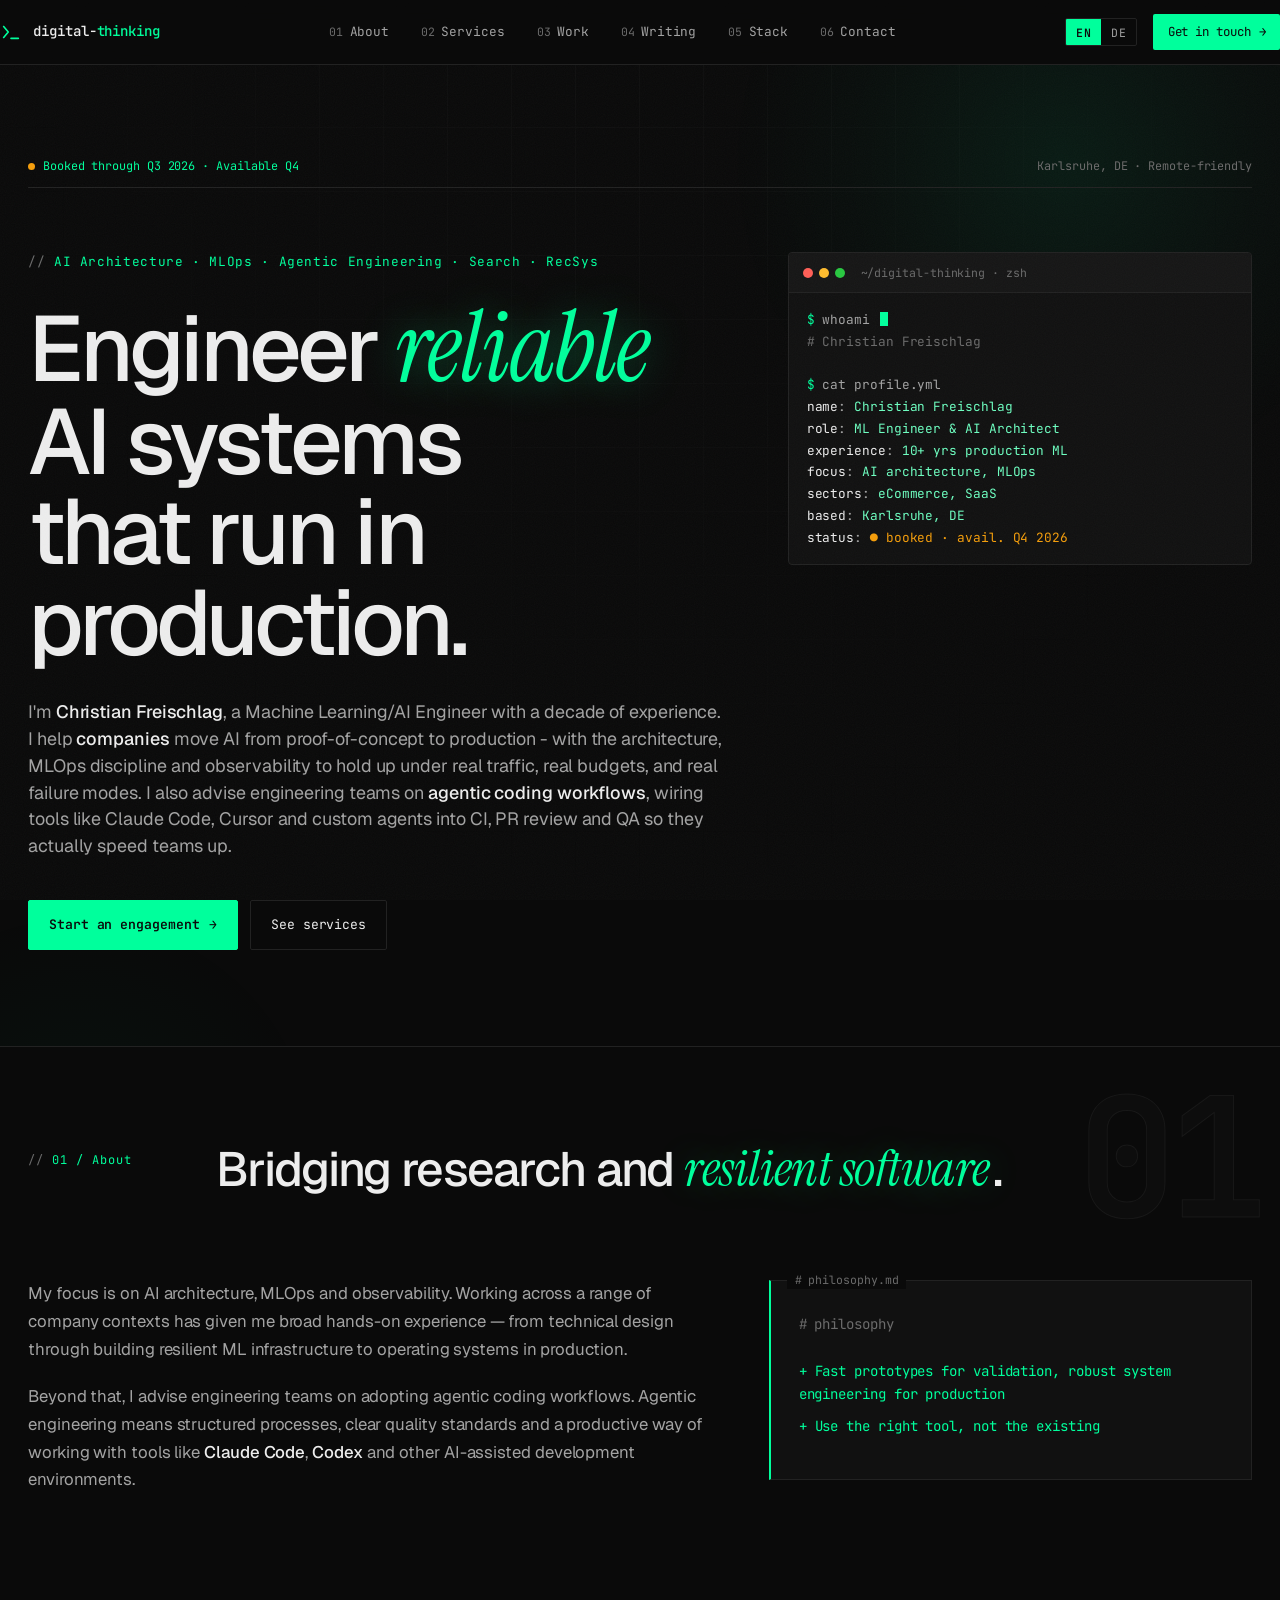
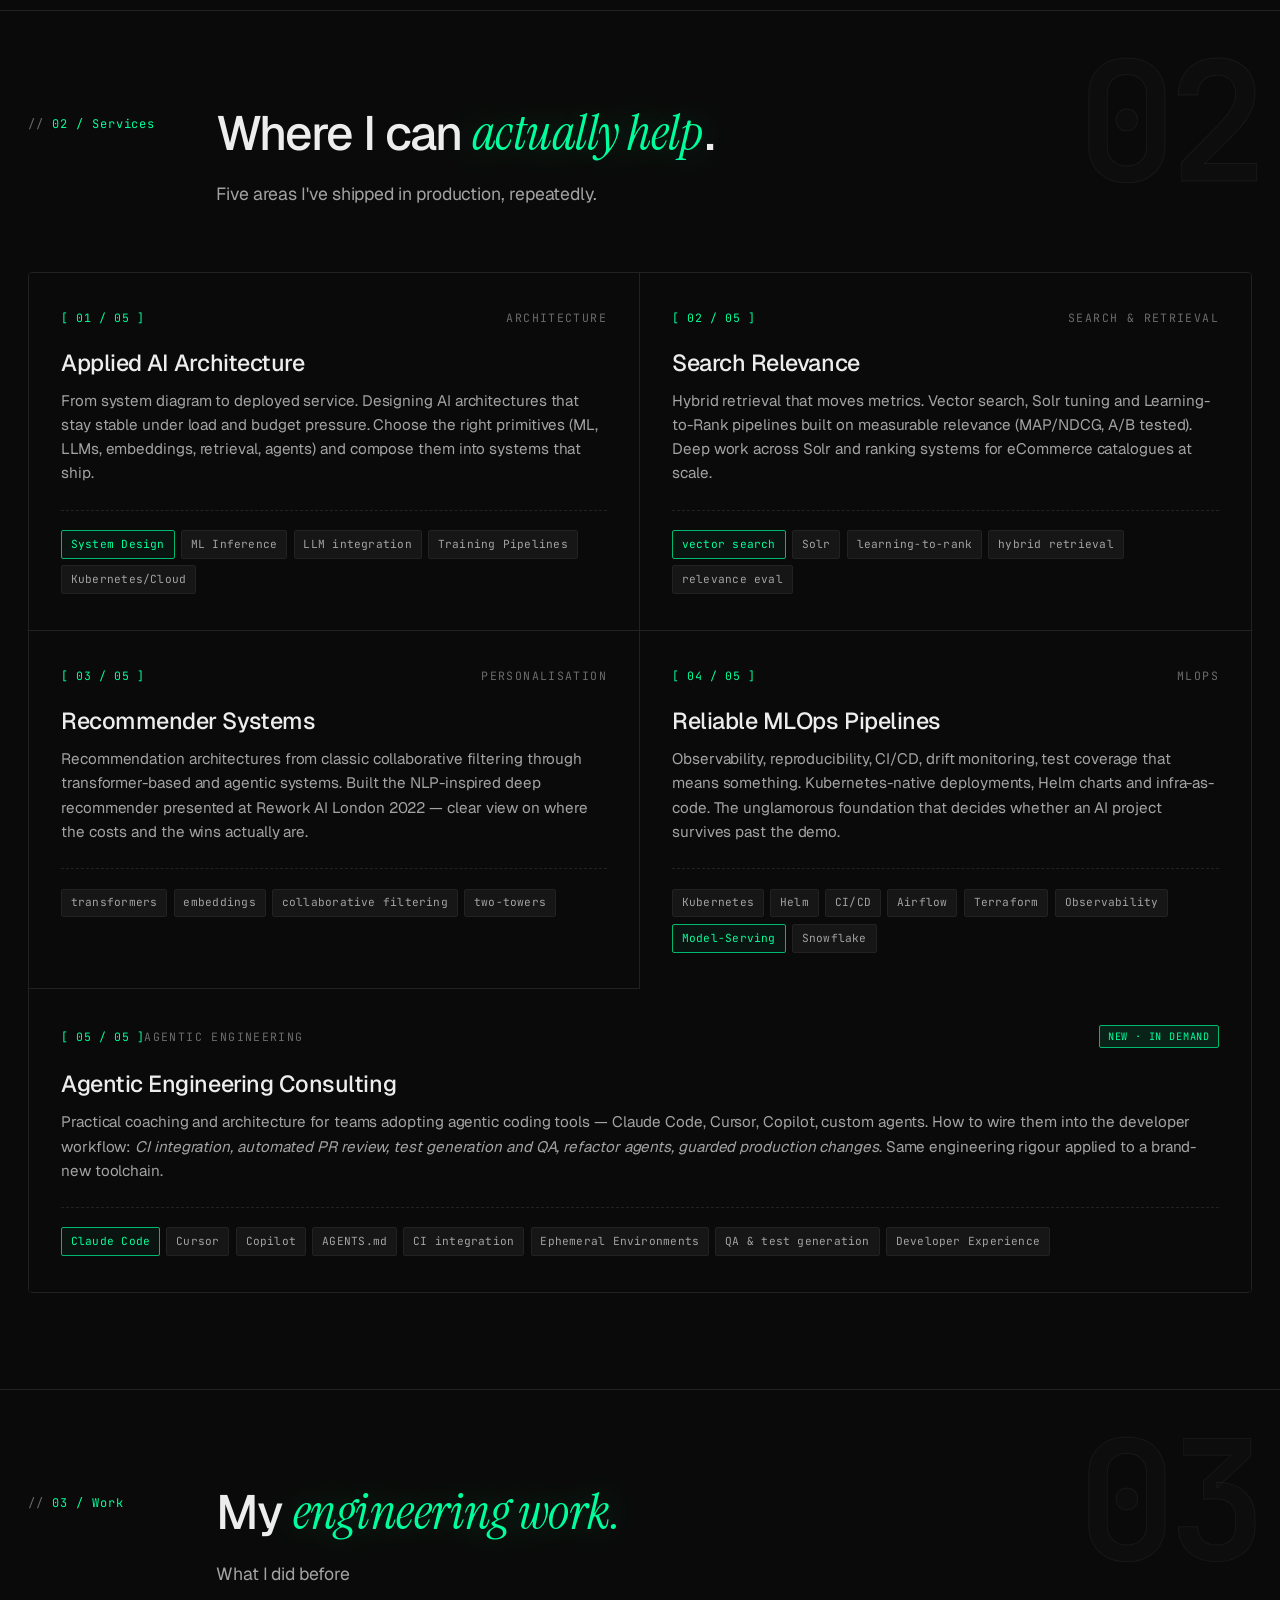
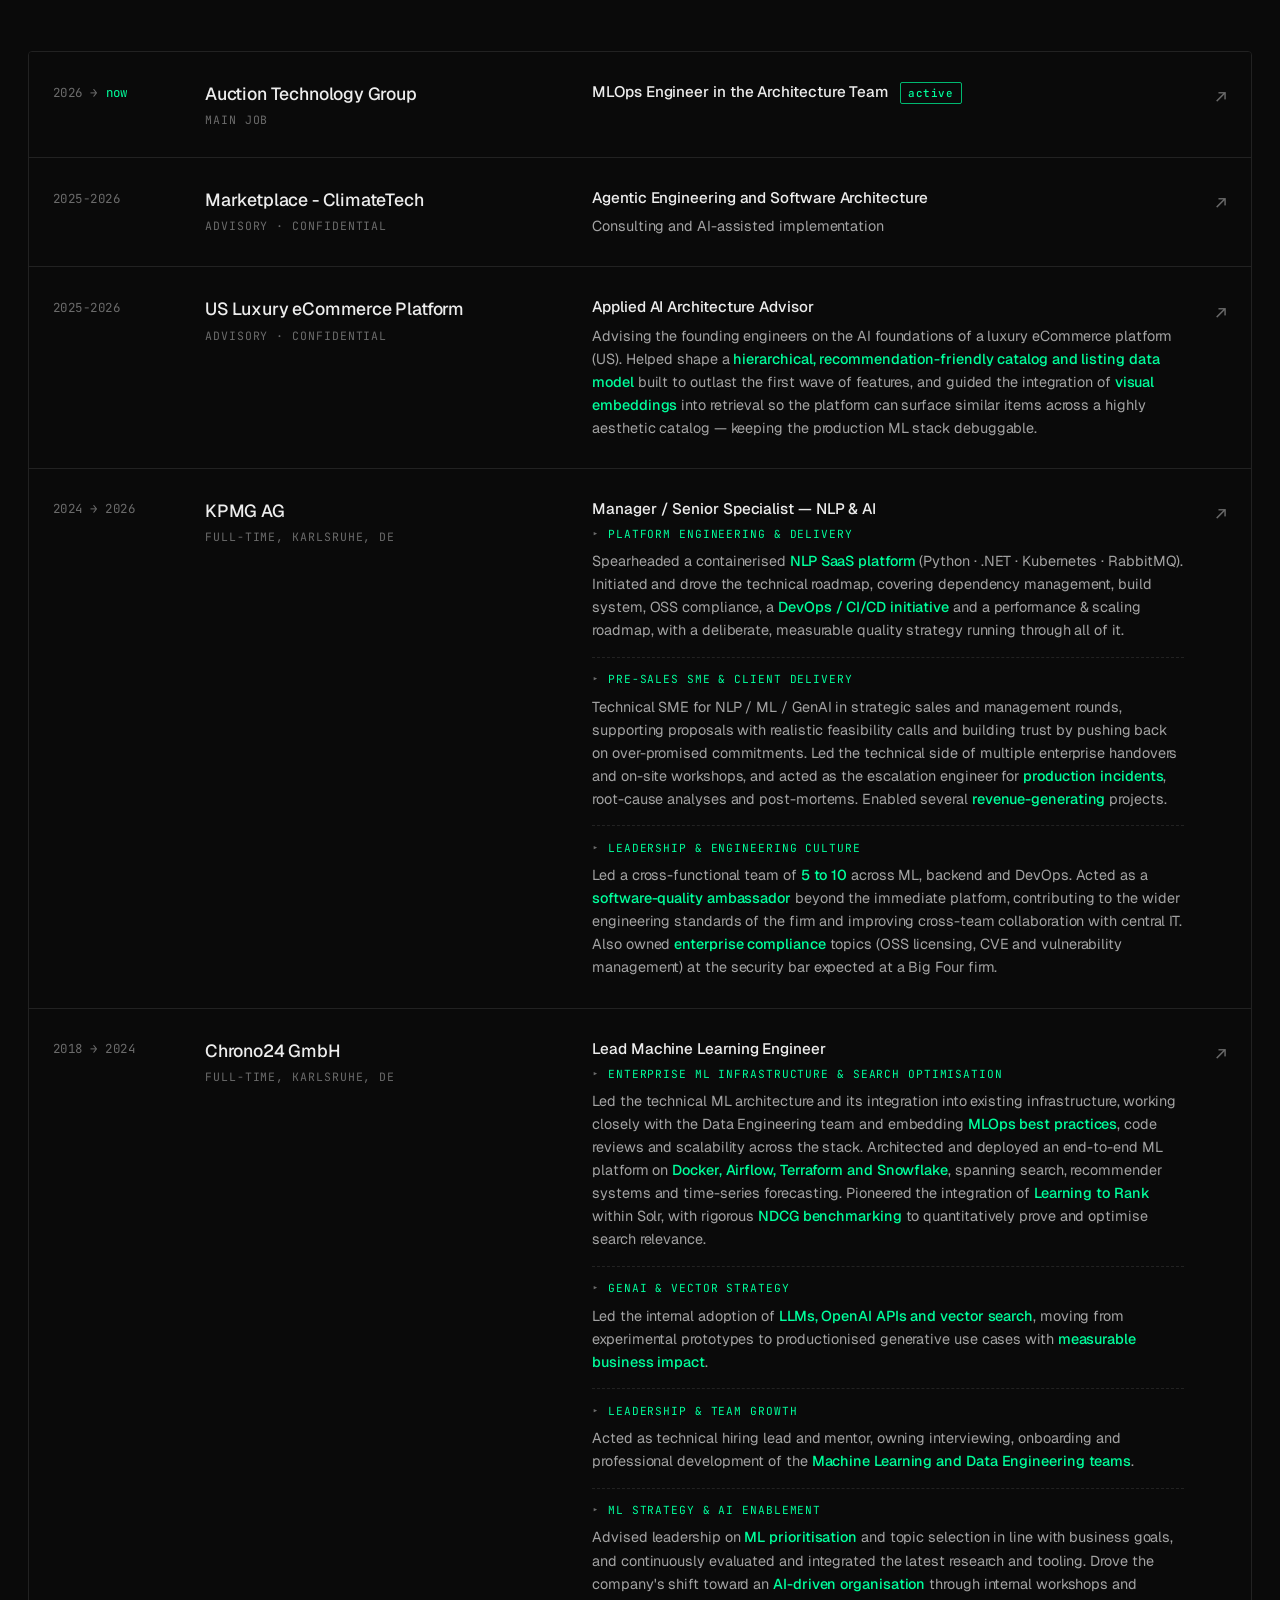
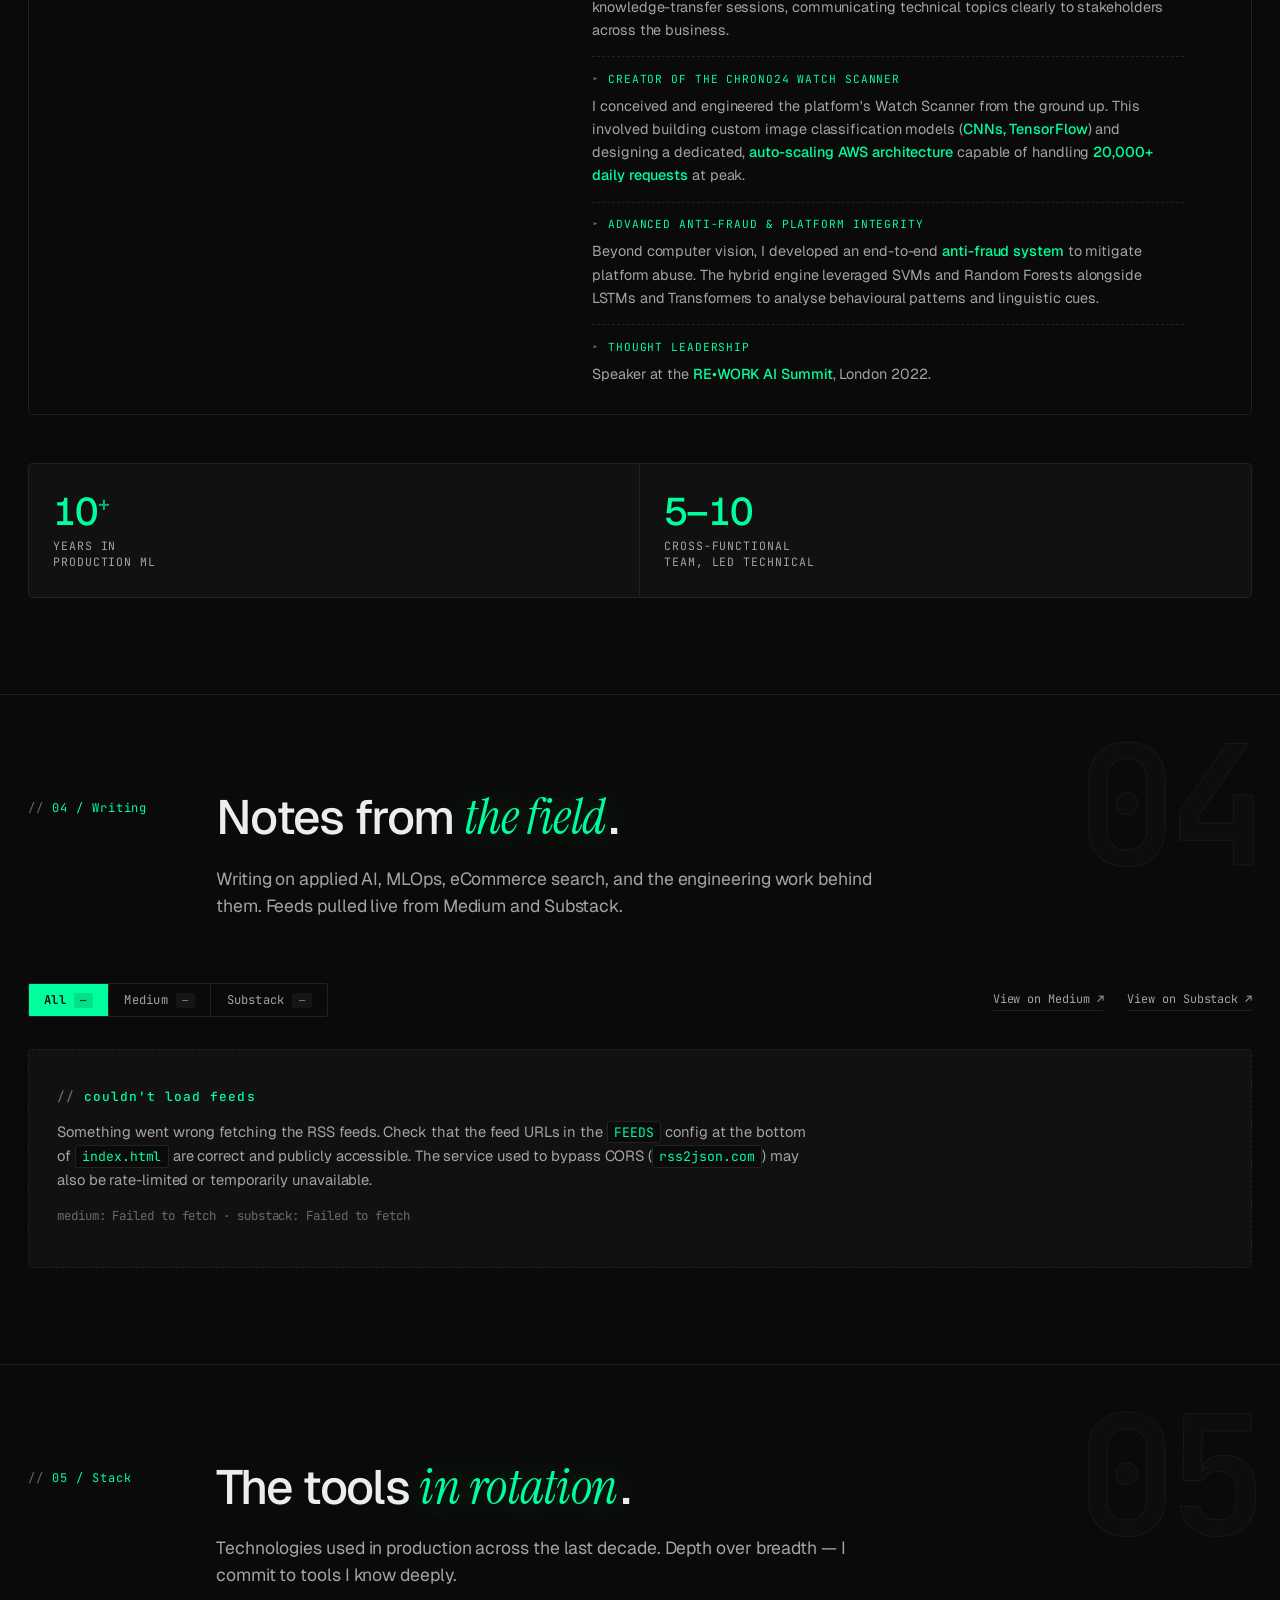
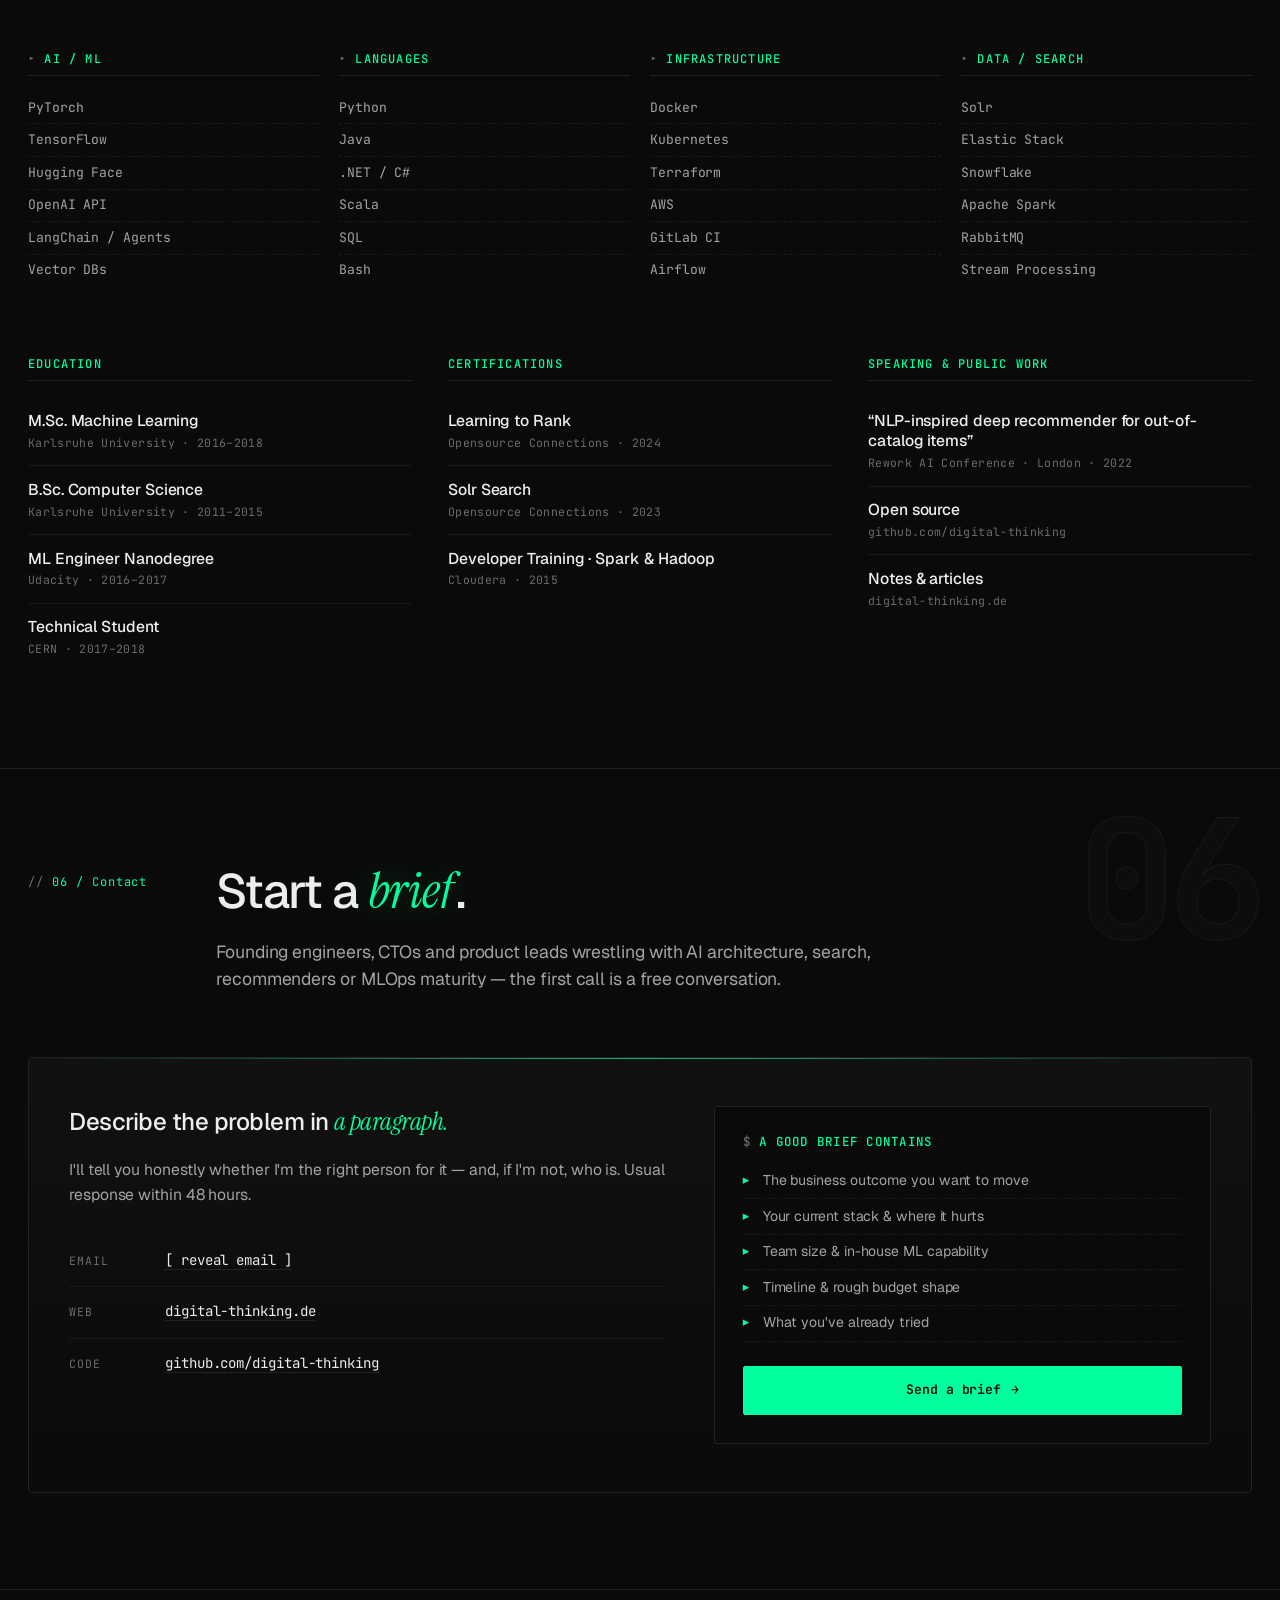
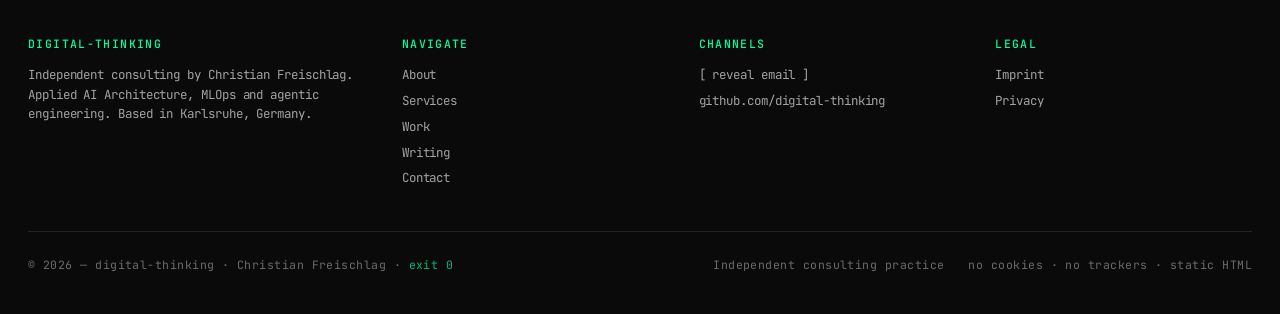
==== commit 88ced128: "descr" ====
--- a/index.html
+++ b/index.html
@@ -1582,8 +1582,8 @@
                     </h1>
 
                     <p class="hero-sub reveal d2">
-                        <span data-lang="en">I'm <strong>Christian Freischlag</strong>, a Machine Learning Engineer with a decade of experience. I help <strong>startups and scaling brands</strong> move AI from proof-of-concept to production — with the architecture, MLOps discipline and observability to hold up under real traffic, real budgets, and real failure modes. I also advise engineering teams on <strong>agentic coding workflows</strong>, wiring tools like Claude Code, Cursor and custom agents into CI, PR review and QA so they actually speed teams up.</span>
-                        <span data-lang="de">Hi, ich bin <strong>Christian Freischlag</strong>, Machine Learning Engineer mit über zehn Jahren Erfahrung. Ich unterstütze <strong>Unternehmen</strong> dabei, KI vom Proof-of-Concept in den Produktionsbetrieb zu bringen — mit der Architektur, MLOps-Disziplin und Observability, die echtem Traffic, echten Budgets und echten Fehlerfällen standhalten. Außerdem berate ich Engineering-Teams zu <strong>agentischen Coding-Workflows</strong> und binde Tools wie Claude Code, Codex &amp; Co. strukturiert in CI, PR-Review und QA ein, damit sie den Alltag wirklich beschleunigen.</span>
+                        <span data-lang="en">I'm <strong>Christian Freischlag</strong>, a Machine Learning/AI Engineer with a decade of experience. I help <strong>companies</strong> move AI from proof-of-concept to production - with the architecture, MLOps discipline and observability to hold up under real traffic, real budgets, and real failure modes. I also advise engineering teams on <strong>agentic coding workflows</strong>, wiring tools like Claude Code, Cursor and custom agents into CI, PR review and QA so they actually speed teams up.</span>
+                        <span data-lang="de">Hi, ich bin <strong>Christian Freischlag</strong>, Machine Learning/AI Engineer mit über zehn Jahren Erfahrung. Ich unterstütze <strong>Unternehmen</strong> dabei, KI vom Proof-of-Concept in den Produktionsbetrieb zu bringen, mit der Architektur, MLOps-Disziplin und Observability, die Traffic, Budgets und echten Fehlerfällen standhalten. Außerdem berate ich Engineering-Teams zu <strong>agentischen Coding-Workflows</strong> und binde Tools wie Claude Code, Codex &amp; Co. in CI, PR-Review und QA ein, damit sie den Alltag wirklich beschleunigen.</span>
                     </p>
 
                     <div class="hero-actions reveal d3">
@@ -1644,18 +1644,18 @@
                     <p data-lang="en">Beyond that, I advise engineering teams on adopting agentic coding workflows. Agentic engineering means structured processes, clear quality
                         standards and a productive way of working with tools like <strong>Claude Code</strong>, <strong>Codex</strong> and other
                         AI-assisted development environments.</p>
-                    <p data-lang="de">Darüber hinaus berate ich Engineering-Teams beim Einsatz agentischer Coding-Workflows. Agentic Engineering heißt für mich: strukturierte
-                        Prozesse, klare Qualitätsstandards und ein produktiver Umgang mit Tools wie <strong>Claude Code</strong>, <strong>Codex</strong> und weiteren
-                        KI-gestützten Entwicklungsumgebungen.</p>
+                    <p data-lang="de">Darüber hinaus berate ich Engineering-Teams beim Einsatz agentischer Coding-Workflows. <strong>Agentic Engineering</strong> heißt für mich: strukturierte
+                        Prozesse, klare Qualitätsstandards und ein produktiver Umgang mit Tools wie <strong>Claude Code</strong>, Codex und weiteren
+                        KI-gestützten Tools.</p>
                 </div>
 
                 <div class="quote-card">
                     <span class="term-comment"># philosophy</span>
                     <br><br>
-                    <span class="q-line go" data-lang="en">A system isn't done until it fails predictably.</span>
-                    <span class="q-line go" data-lang="de">Ein System ist erst fertig, wenn es im Fehlerfall vorhersehbar reagiert.</span>
-                    <span class="q-line go" data-lang="en">Observability before features.</span>
-                    <span class="q-line go" data-lang="de">Observability vor Features.</span>
+                    <span class="q-line go" data-lang="en">Fast prototypes for validation, robust system engineering for production</span>
+                    <span class="q-line go" data-lang="de">Schnelles Prototyping für die Validierung, Robuste Systeme für den Produktivbetrieb</span>
+                    <span class="q-line go" data-lang="en">Use the right tool, not the existing</span>
+                    <span class="q-line go" data-lang="de">Nimm das richtige Tool, nicht einfach das Vorhandene</span>
                 </div>
             </div>
         </div>
@@ -1672,8 +1672,8 @@
                         <span data-lang="de">Wo ich <span class="accent">wirklich helfen</span> kann.</span>
                     </h2>
                     <p class="block-lede">
-                        <span data-lang="en">Five areas I've shipped in production, repeatedly. Most engagements touch one or two of these.</span>
-                        <span data-lang="de">Fünf Felder, in denen ich wiederholt Systeme in den Produktivbetrieb gebracht habe. Die meisten Projekte berühren ein bis zwei davon.</span>
+                        <span data-lang="en">Five areas I've shipped in production, repeatedly.</span>
+                        <span data-lang="de">Fünf Felder, in denen ich wiederholt Systeme in den Produktivbetrieb gebracht habe. </span>
                     </p>
                 </div>
             </div>
@@ -1689,15 +1689,15 @@
                     <h3 class="service-title" data-lang="en">Applied AI Architecture</h3>
                     <h3 class="service-title" data-lang="de">Angewandte KI-Architektur</h3>
                     <p class="service-desc" data-lang="en">From system diagram to deployed service. Designing AI architectures that stay stable under load and budget pressure. Choose the
-                        right primitives (LLMs, embeddings, retrieval, agents) and compose them into systems that ship.</p>
+                        right primitives (ML, LLMs, embeddings, retrieval, agents) and compose them into systems that ship.</p>
                     <p class="service-desc" data-lang="de">Vom Systementwurf bis zum Deployment. KI-Architekturen, die unter Last und Budgetdruck stabil bleiben. Die richtigen
-                        Bausteine wählen (LLMs, Embeddings, Retrieval, Agents) und zu Systemen komponieren, die in Produktion gehen.</p>
+                        Bausteine wählen (ML, LLMs, Embeddings, Retrieval, Agents) und zu stabilen, effizienten Systemen komponieren.</p>
                     <div class="tags">
-                        <span class="tag live">system design</span>
+                        <span class="tag live">System Design</span>
+                        <span class="tag">ML Inference</span>
                         <span class="tag">LLM integration</span>
-                        <span class="tag">agents</span>
-                        <span class="tag">event-driven</span>
-                        <span class="tag ">Kubernetes</span>
+                        <span class="tag">Training Pipelines</span>
+                        <span class="tag">Kubernetes/Cloud</span>
                     </div>
                 </article>
 
@@ -1759,7 +1759,7 @@
                         <span class="tag">CI/CD</span>
                         <span class="tag">Airflow</span>
                         <span class="tag">Terraform</span>
-                        <span class="tag">observability</span>
+                        <span class="tag">Observability</span>
                         <span class="tag live">Model-Serving</span>
                         <span class="tag">Snowflake</span>
                     </div>
@@ -1780,16 +1780,16 @@
                         rigour applied to a brand-new toolchain.</p>
                     <p class="service-desc" data-lang="de">Praxisnahe Beratung für Agentic Engineering aus persönlicher Überzeugung: Claude Code, Copilot &amp; Co. und deren Einbindung in die
                         Entwicklungsprozesse, ohne Qualität zu opfern: <em>CI-Integration, automatisiertes PR-Review, CVE-Scanning und QA, Refactoring-Agents, Human-in-the-Loop</em>. KI übernimmt
-                        Arbeit, nicht die Verantwortung.</p>
+                        langweilige Arbeit, aber der Entwickler sichert die Qualität und setzt die Leitplanken.</p>
                     <div class="tags">
                         <span class="tag live">Claude Code</span>
                         <span class="tag">Cursor</span>
                         <span class="tag">Copilot</span>
-                        <span class="tag">custom agents</span>
+                        <span class="tag">AGENTS.md</span>
                         <span class="tag">CI integration</span>
-                        <span class="tag">PR review</span>
+                        <span class="tag">Ephemeral Environments</span>
                         <span class="tag">QA &amp; test generation</span>
-                        <span class="tag">developer workflow</span>
+                        <span class="tag">Developer Experience</span>
                     </div>
                 </article>
 
@@ -1804,12 +1804,12 @@
                 <div class="block-tag">03 / Work</div>
                 <div>
                     <h2 class="block-title">
-                        <span data-lang="en">Selected <span class="accent">engineering work.</span></span>
-                        <span data-lang="de">Ausgewählte <span class="accent">Projekte.</span></span>
+                        <span data-lang="en">My <span class="accent">engineering work.</span></span>
+                        <span data-lang="de">Meine <span class="accent">Erfahrung</span></span>
                     </h2>
                     <p class="block-lede">
-                        <span data-lang="en">A selection of the work that informs how I consult. </span>
-                        <span data-lang="de">Eine Auswahl der Projekte, die meine Erfahrung prägen. </span>
+                        <span data-lang="en">What I did before </span>
+                        <span data-lang="de">Was ich bisher gemacht habe</span>
                     </p>
                 </div>
             </div>
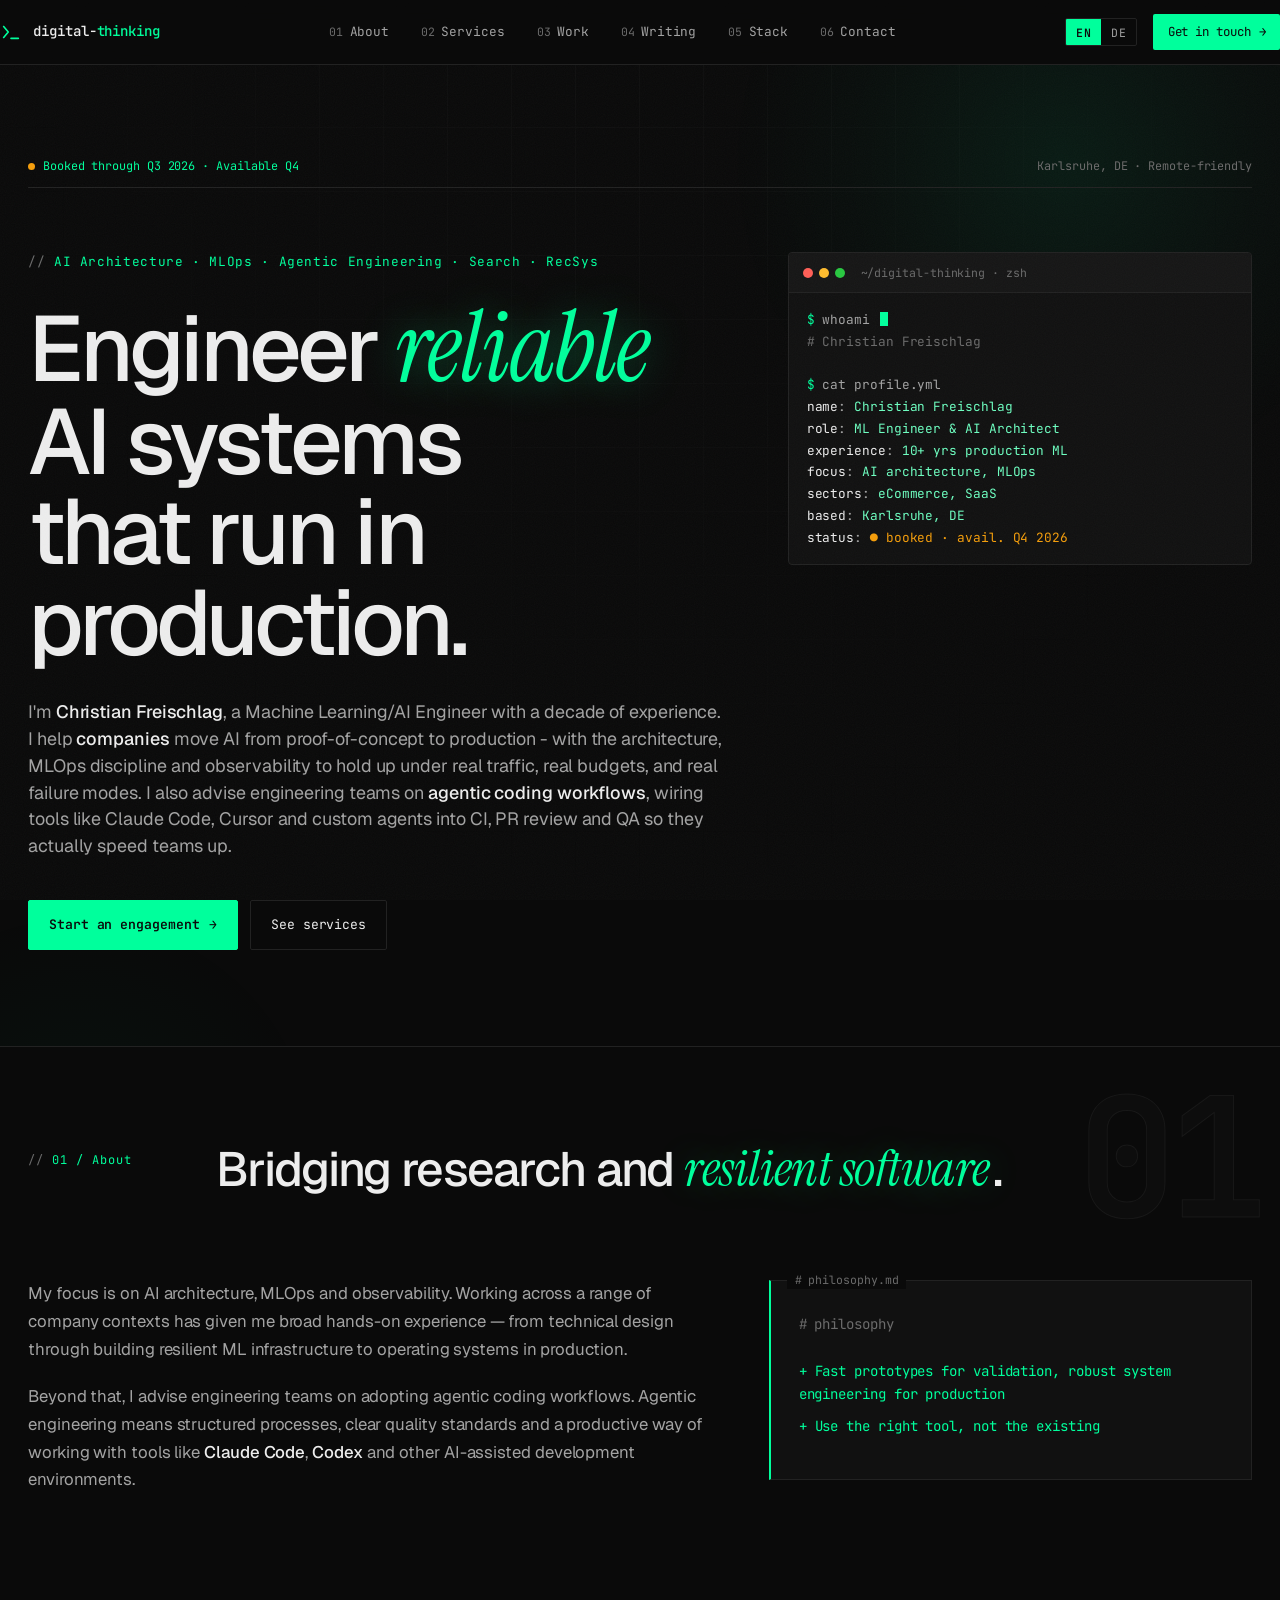
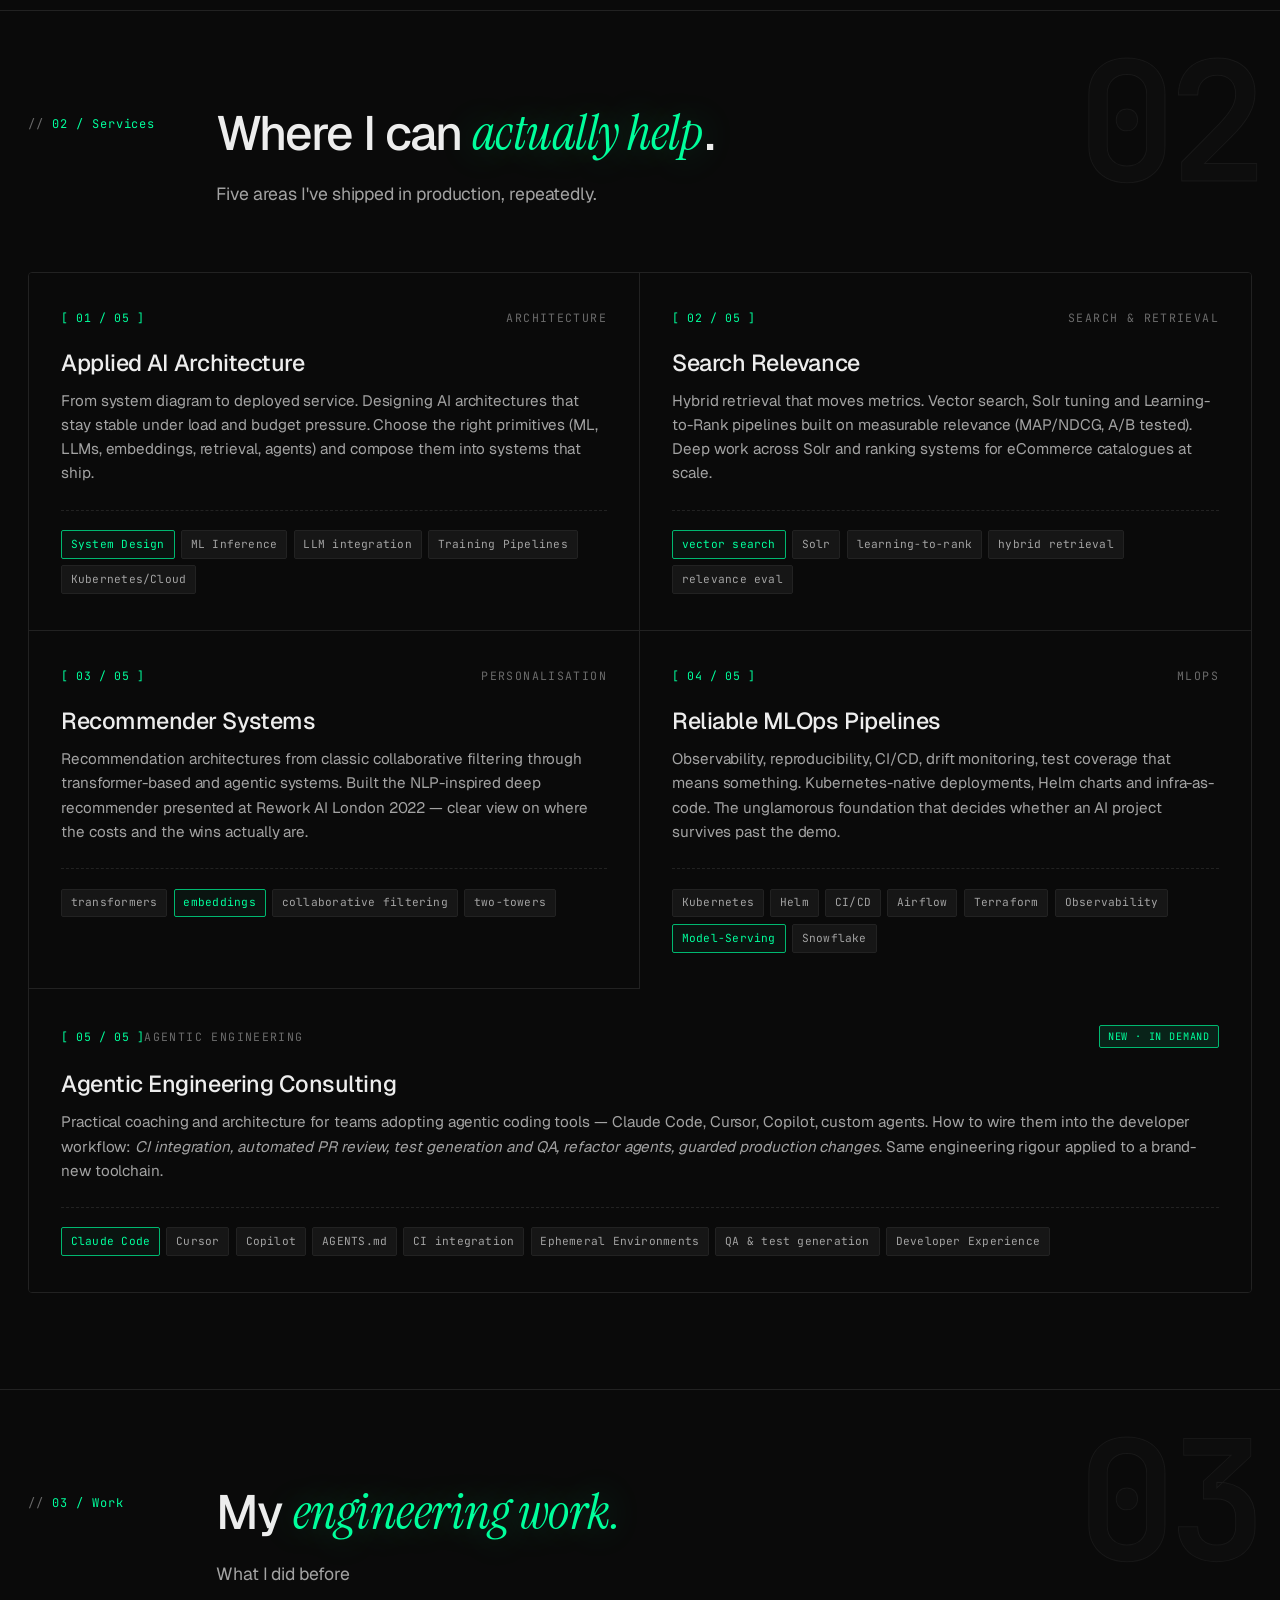
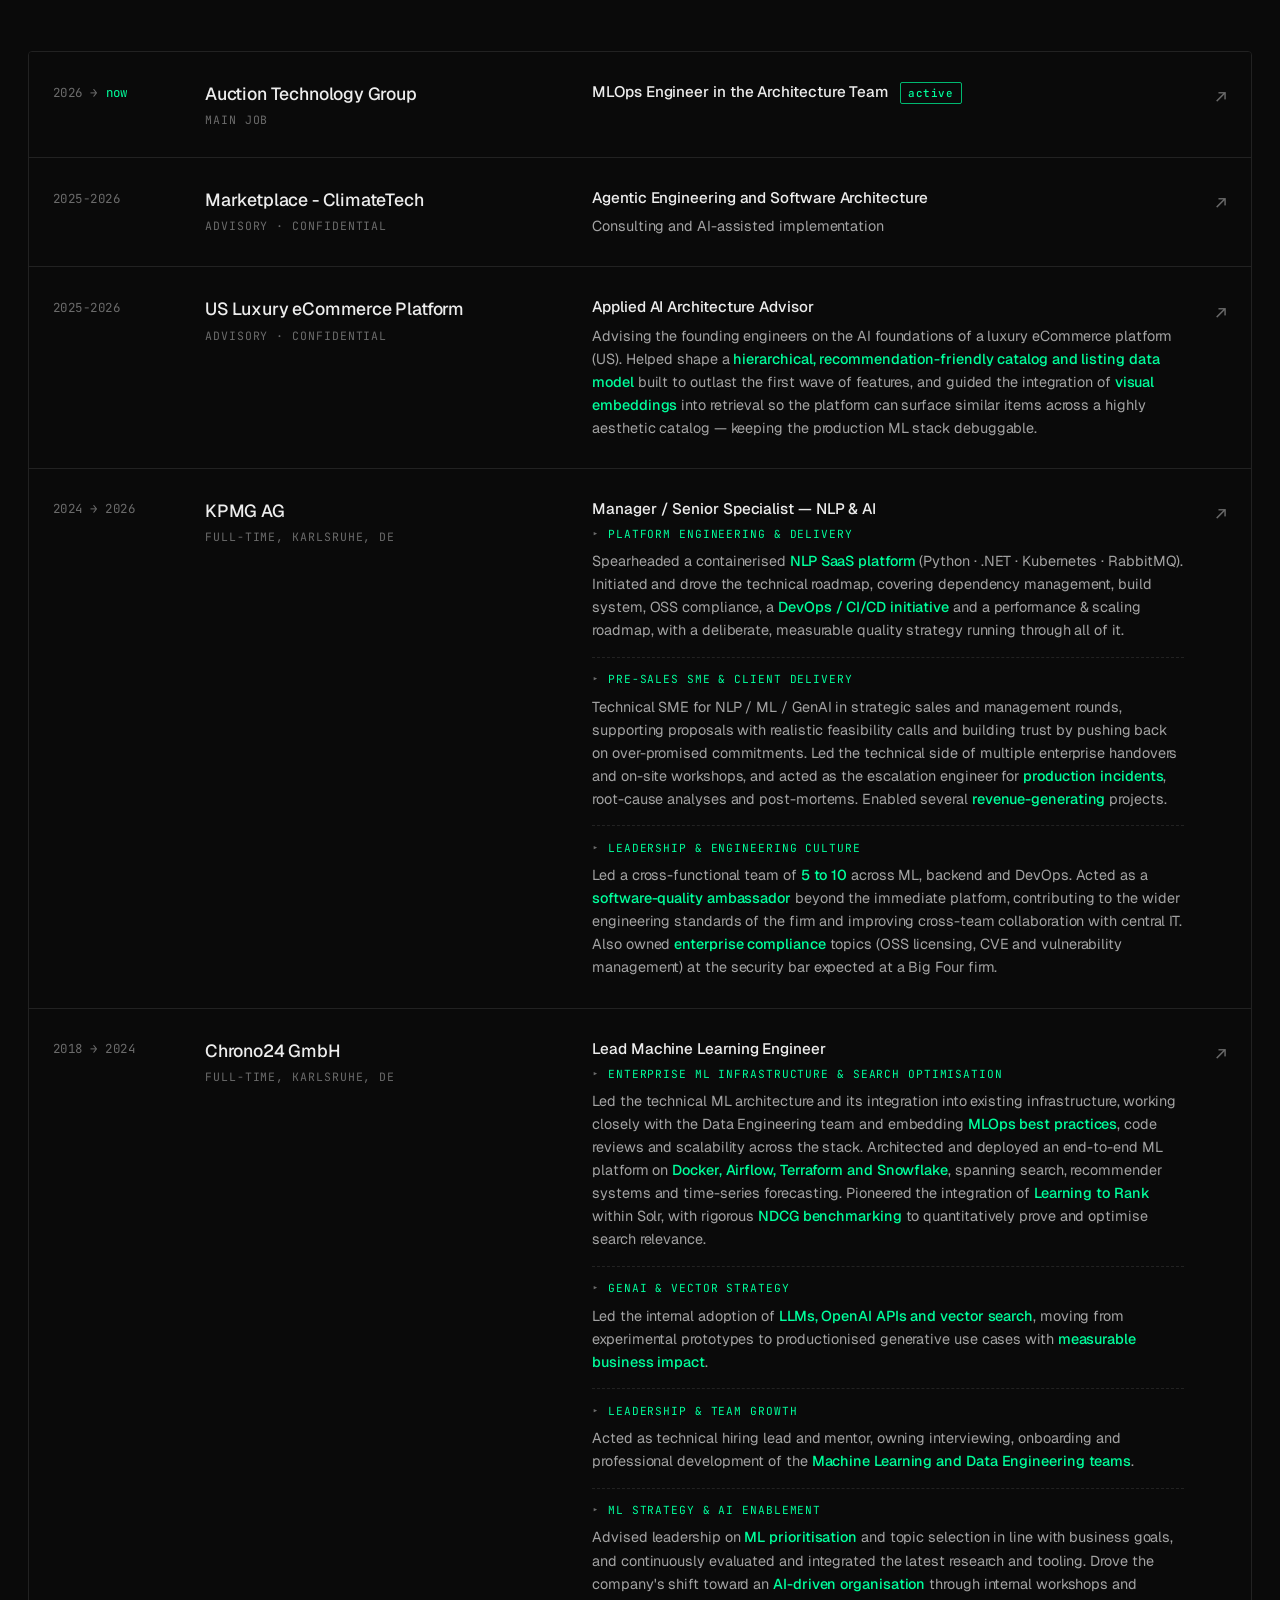
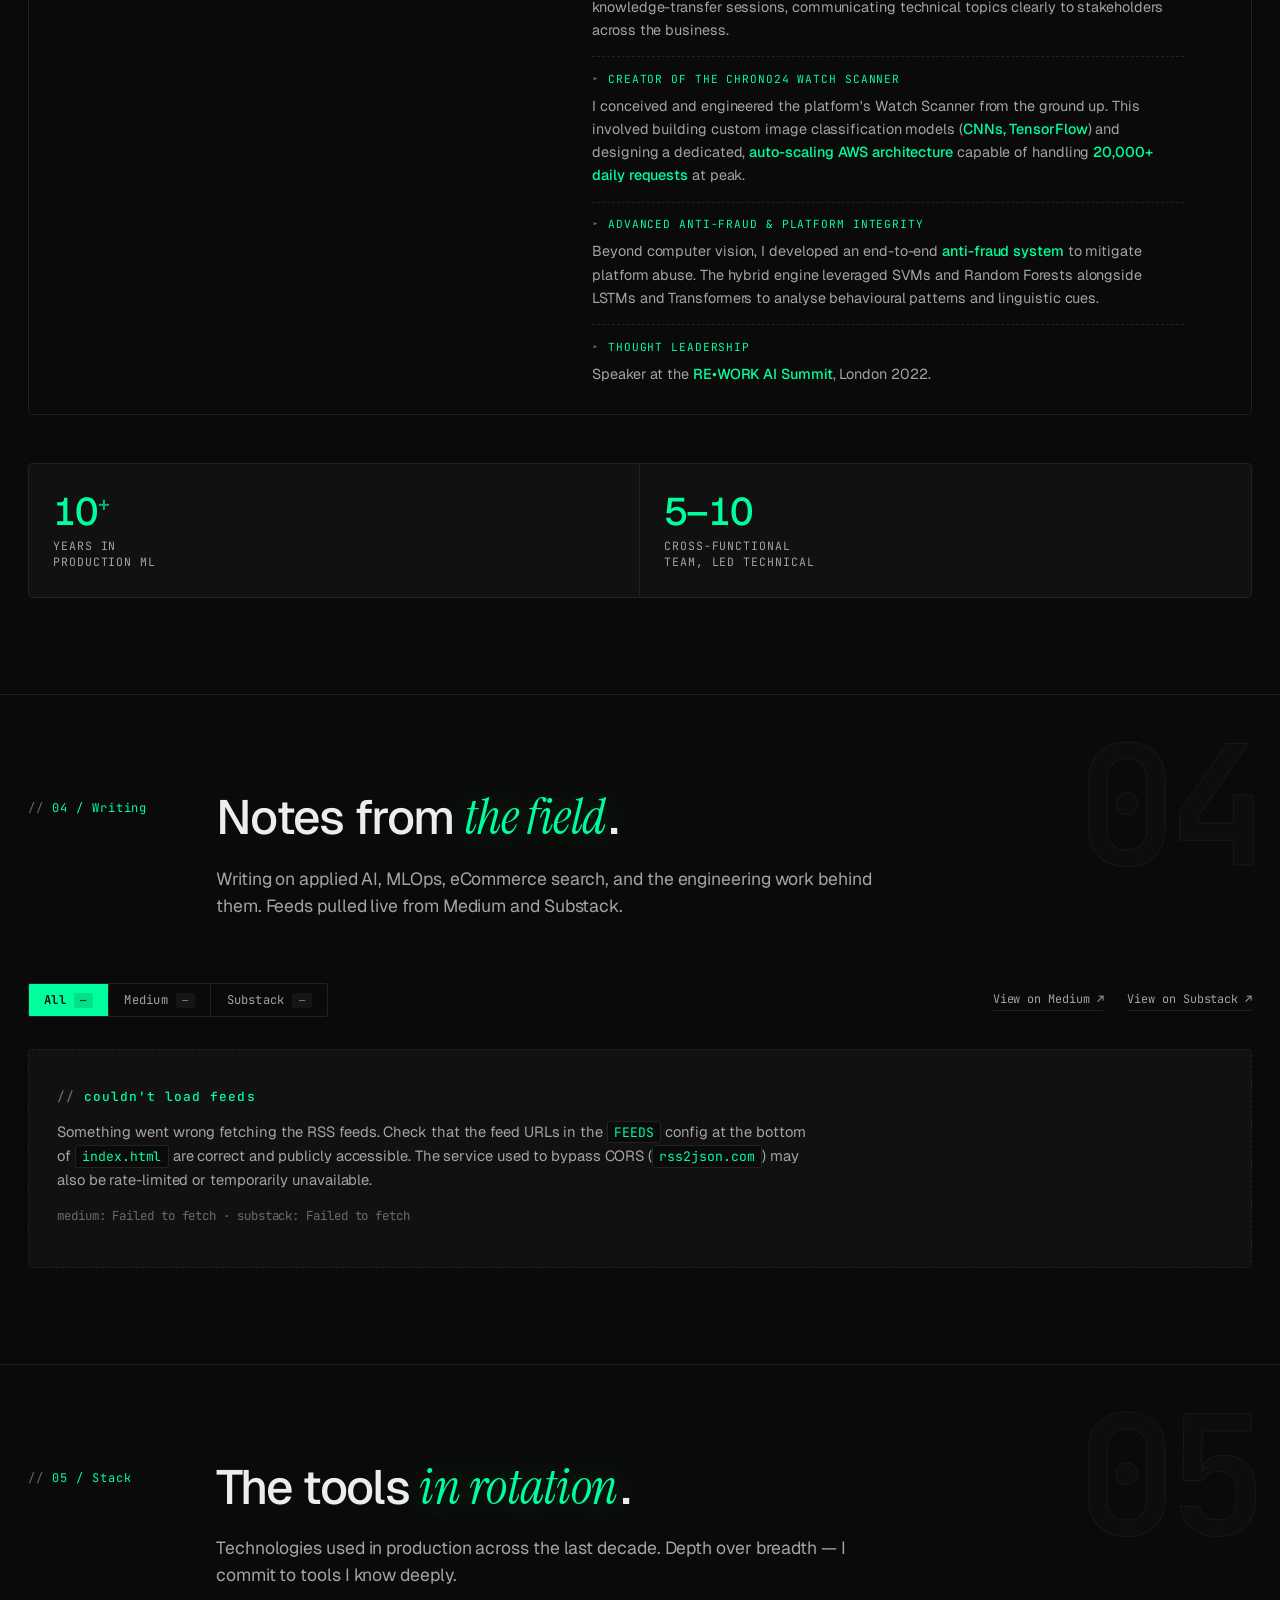
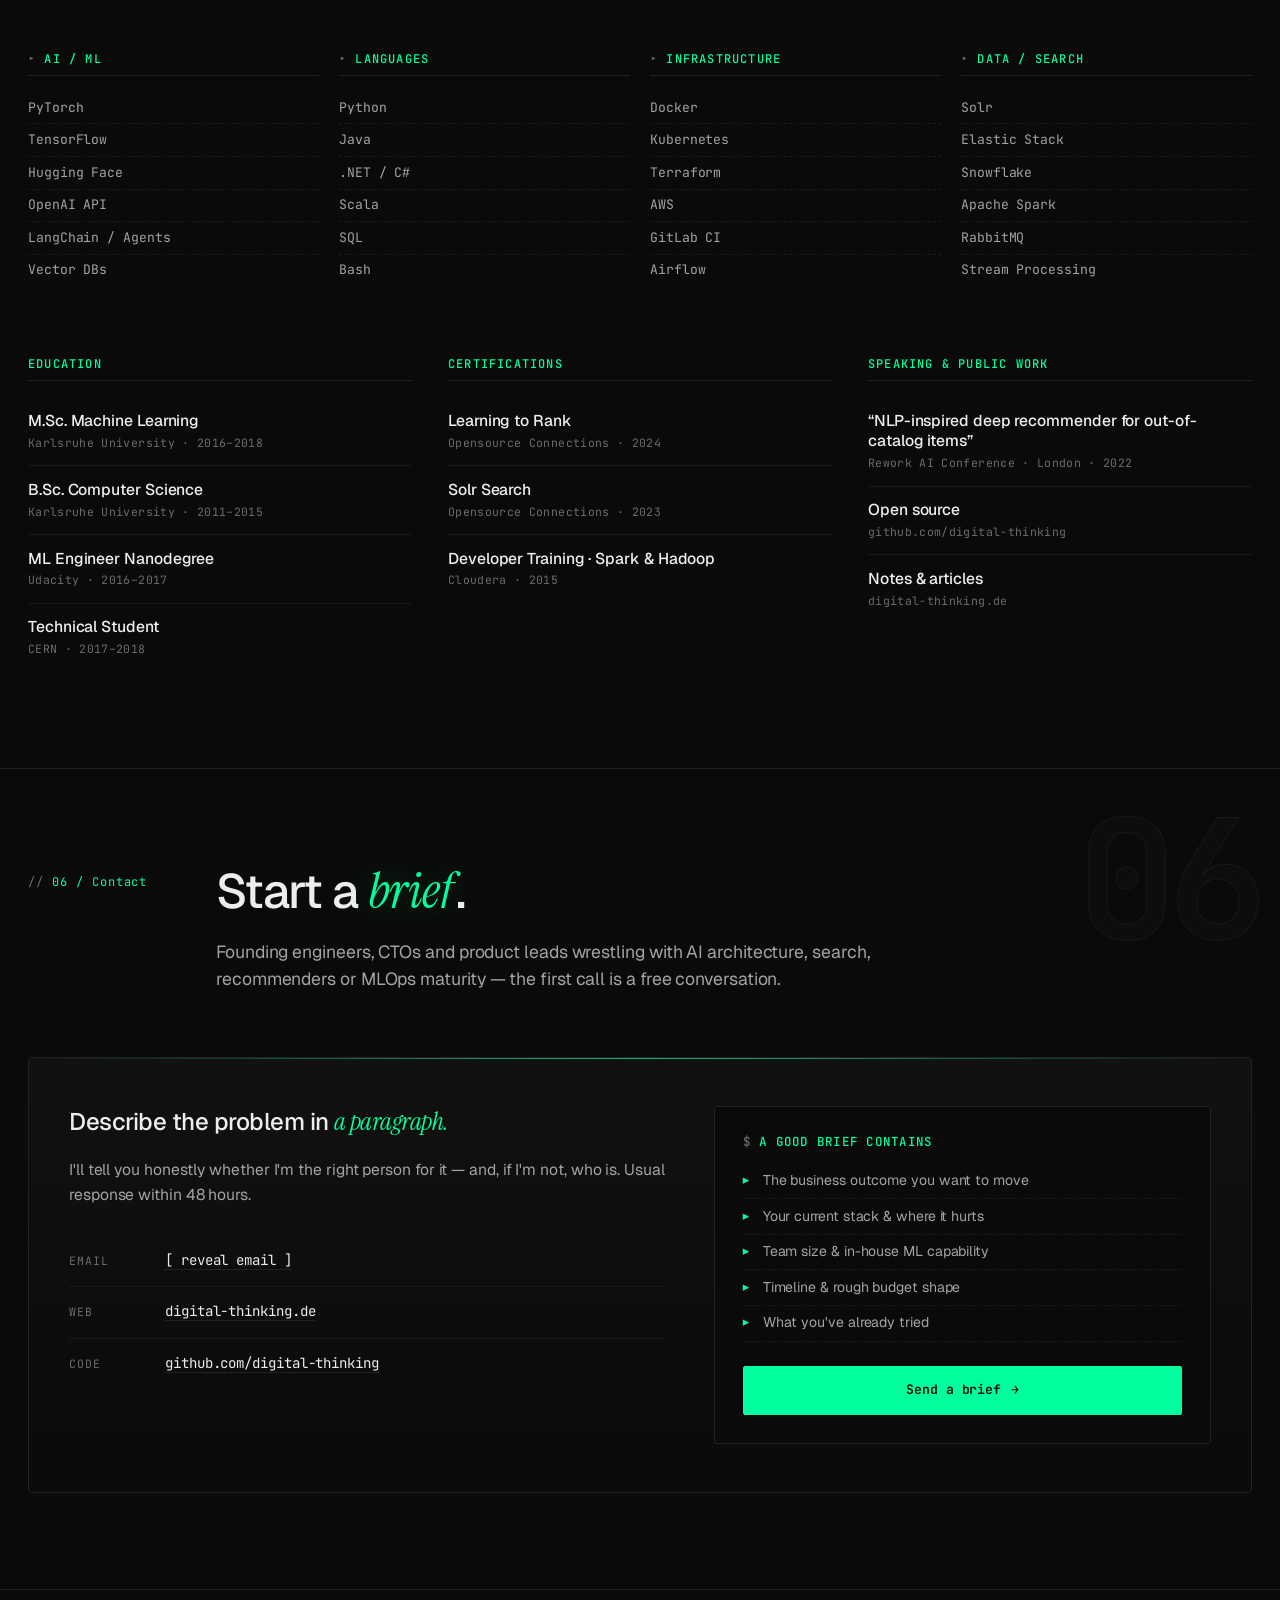
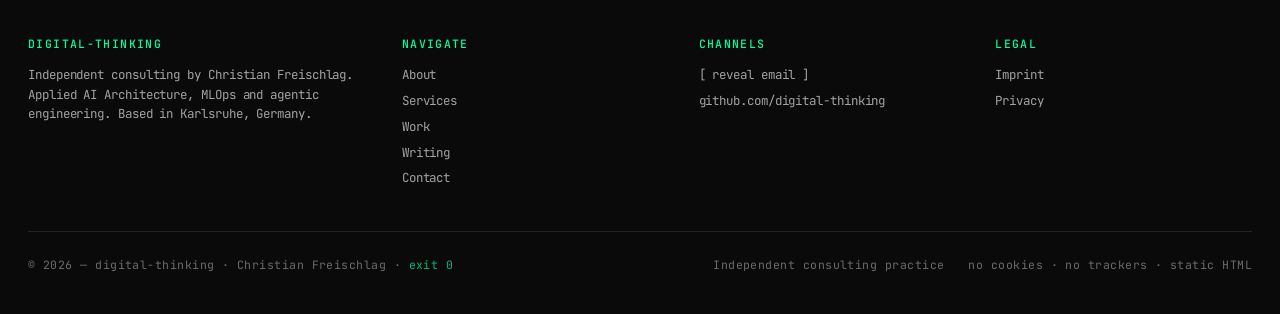
==== commit 29c2c3c6: "descr" ====
--- a/index.html
+++ b/index.html
@@ -1736,7 +1736,7 @@
                         Eigenentwicklungen (vorgestellt auf der Rework AI in London 2022).</p>
                     <div class="tags">
                         <span class="tag">transformers</span>
-                        <span class="tag">embeddings</span>
+                        <span class="tag live">embeddings</span>
                         <span class="tag">collaborative filtering</span>
                         <span class="tag">two-towers</span>
                     </div>
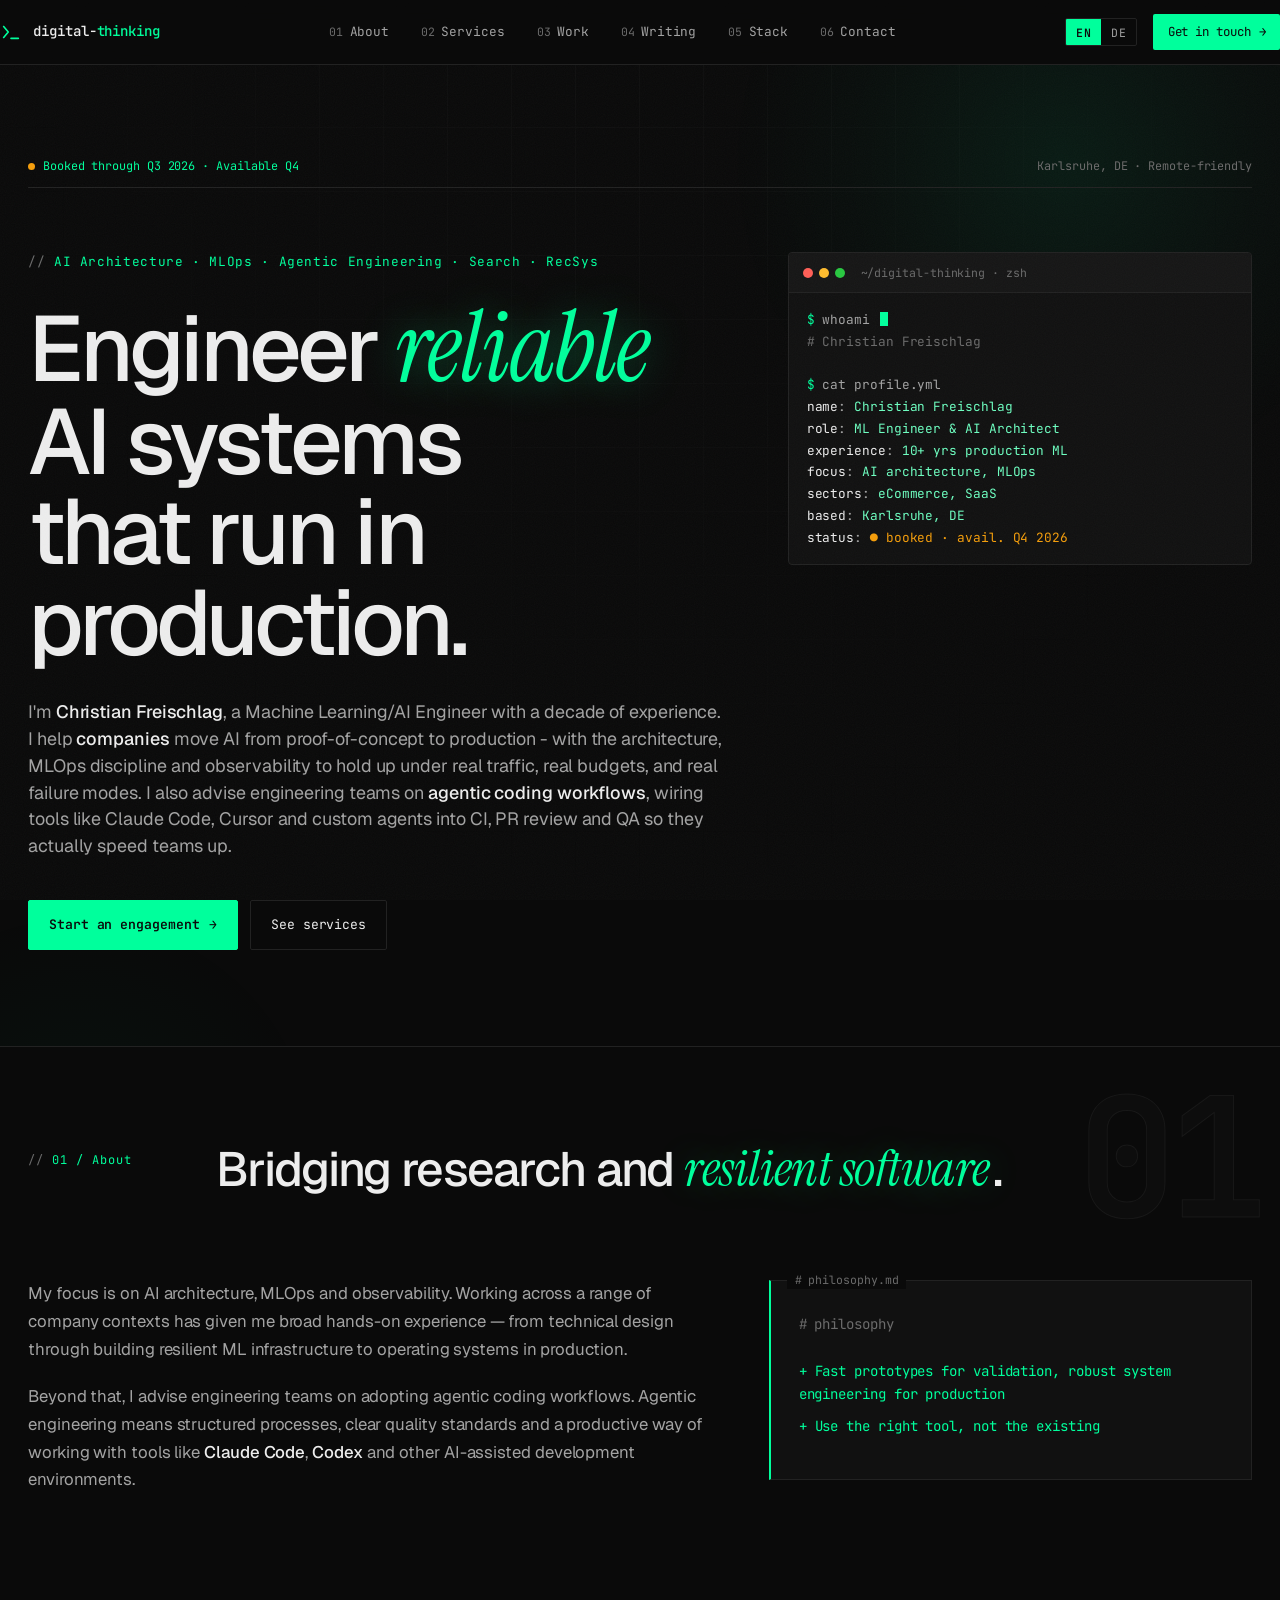
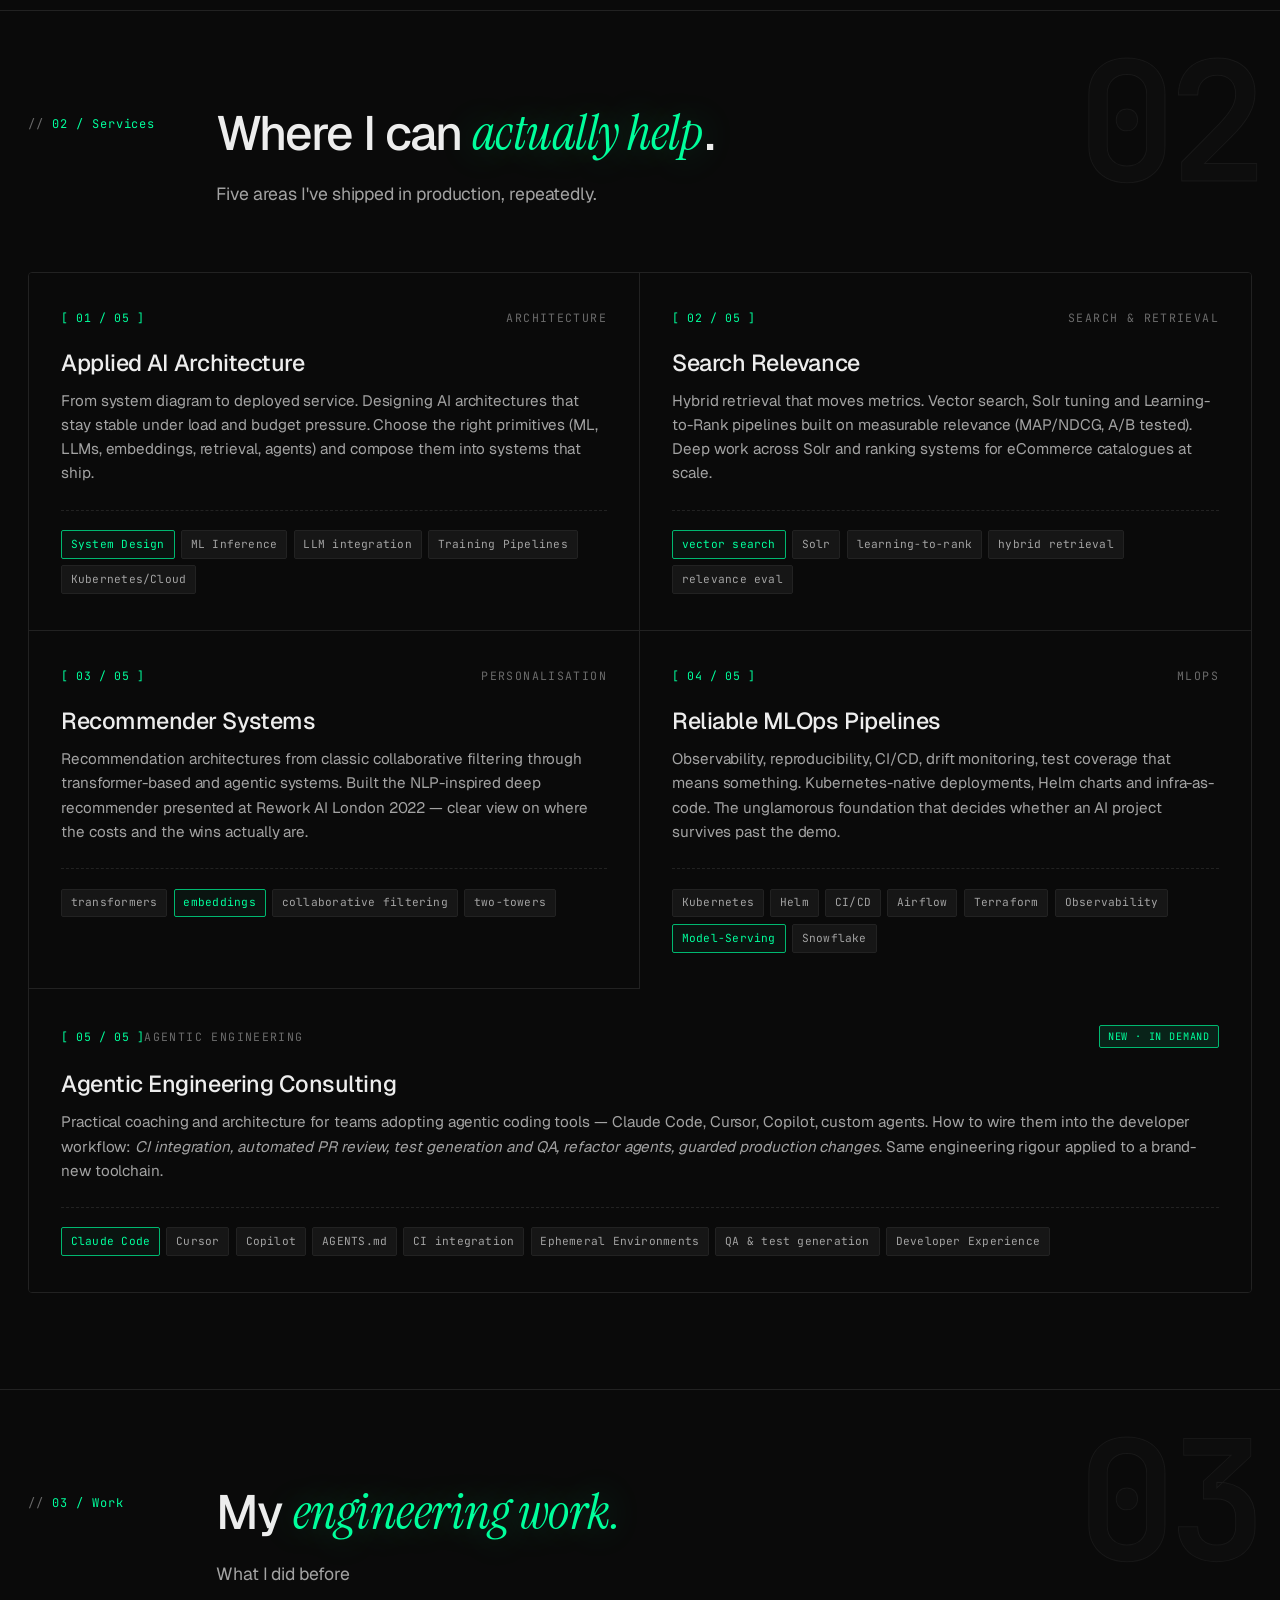
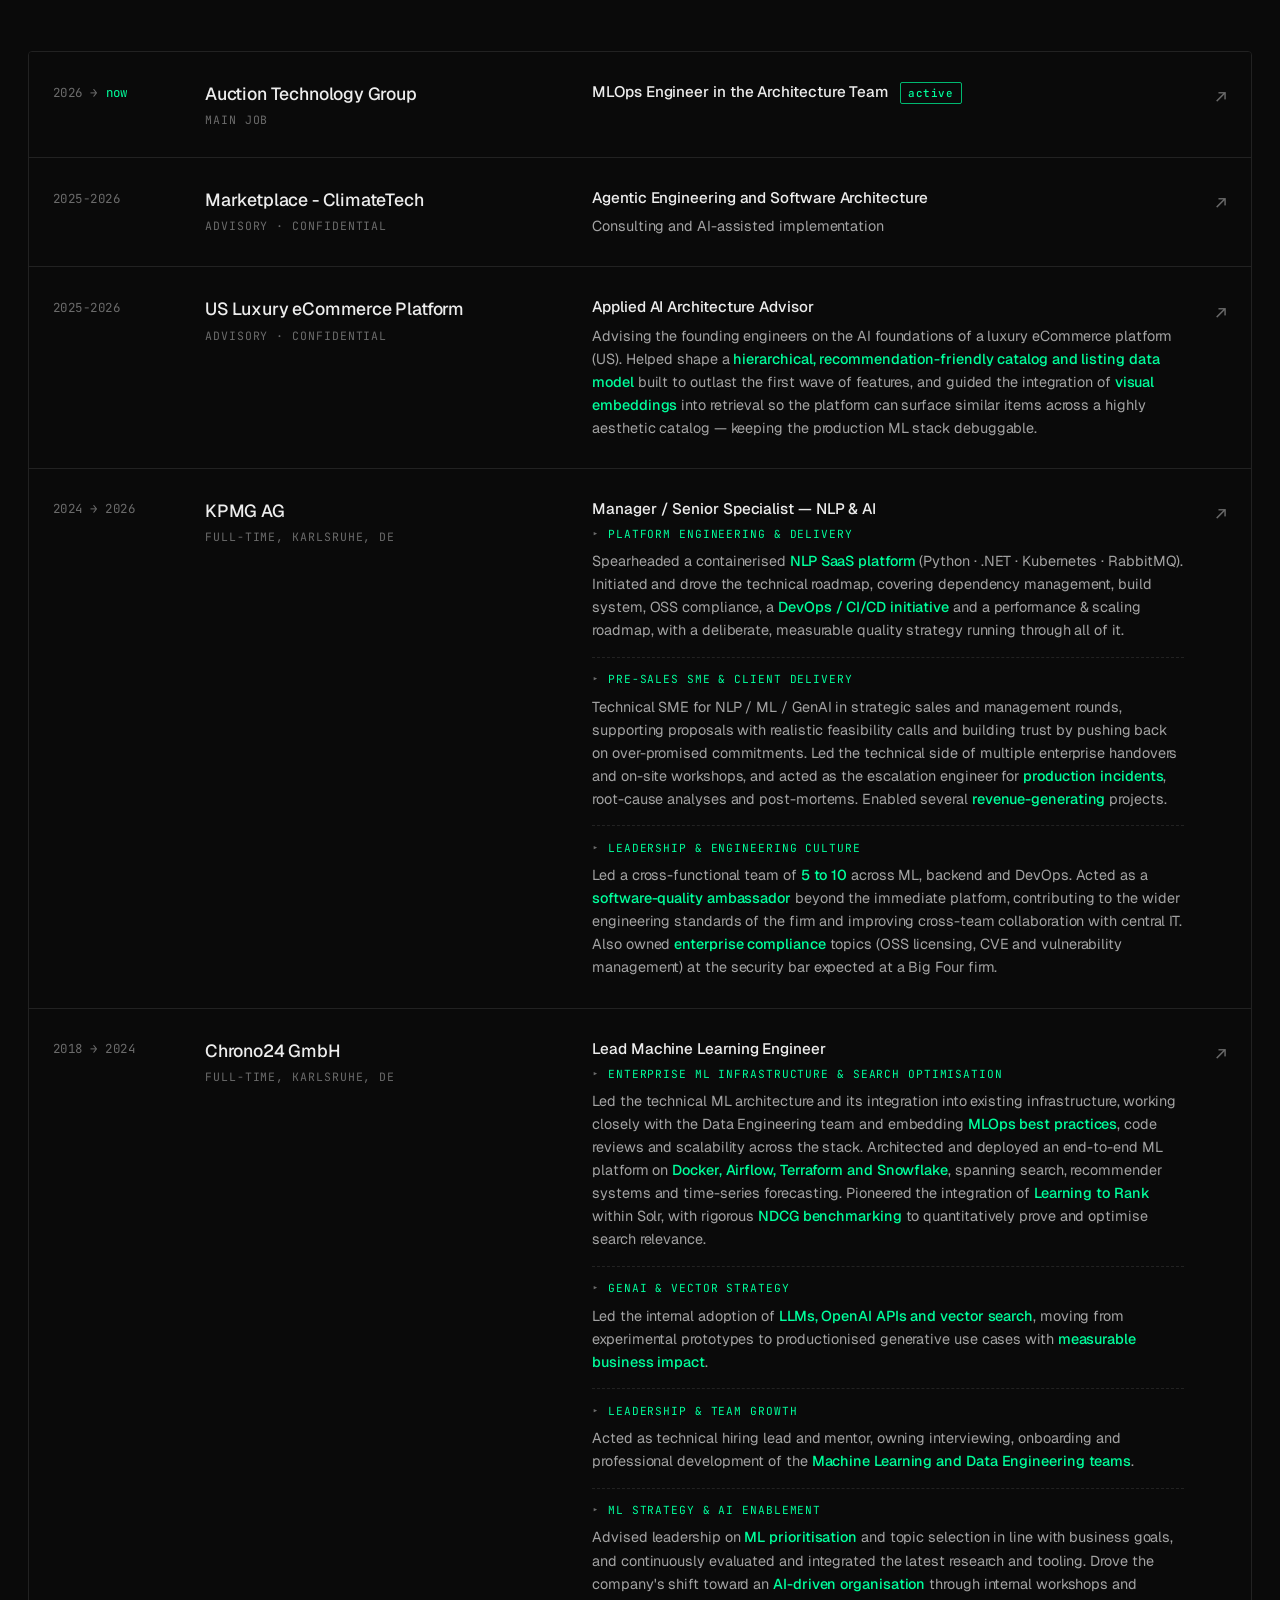
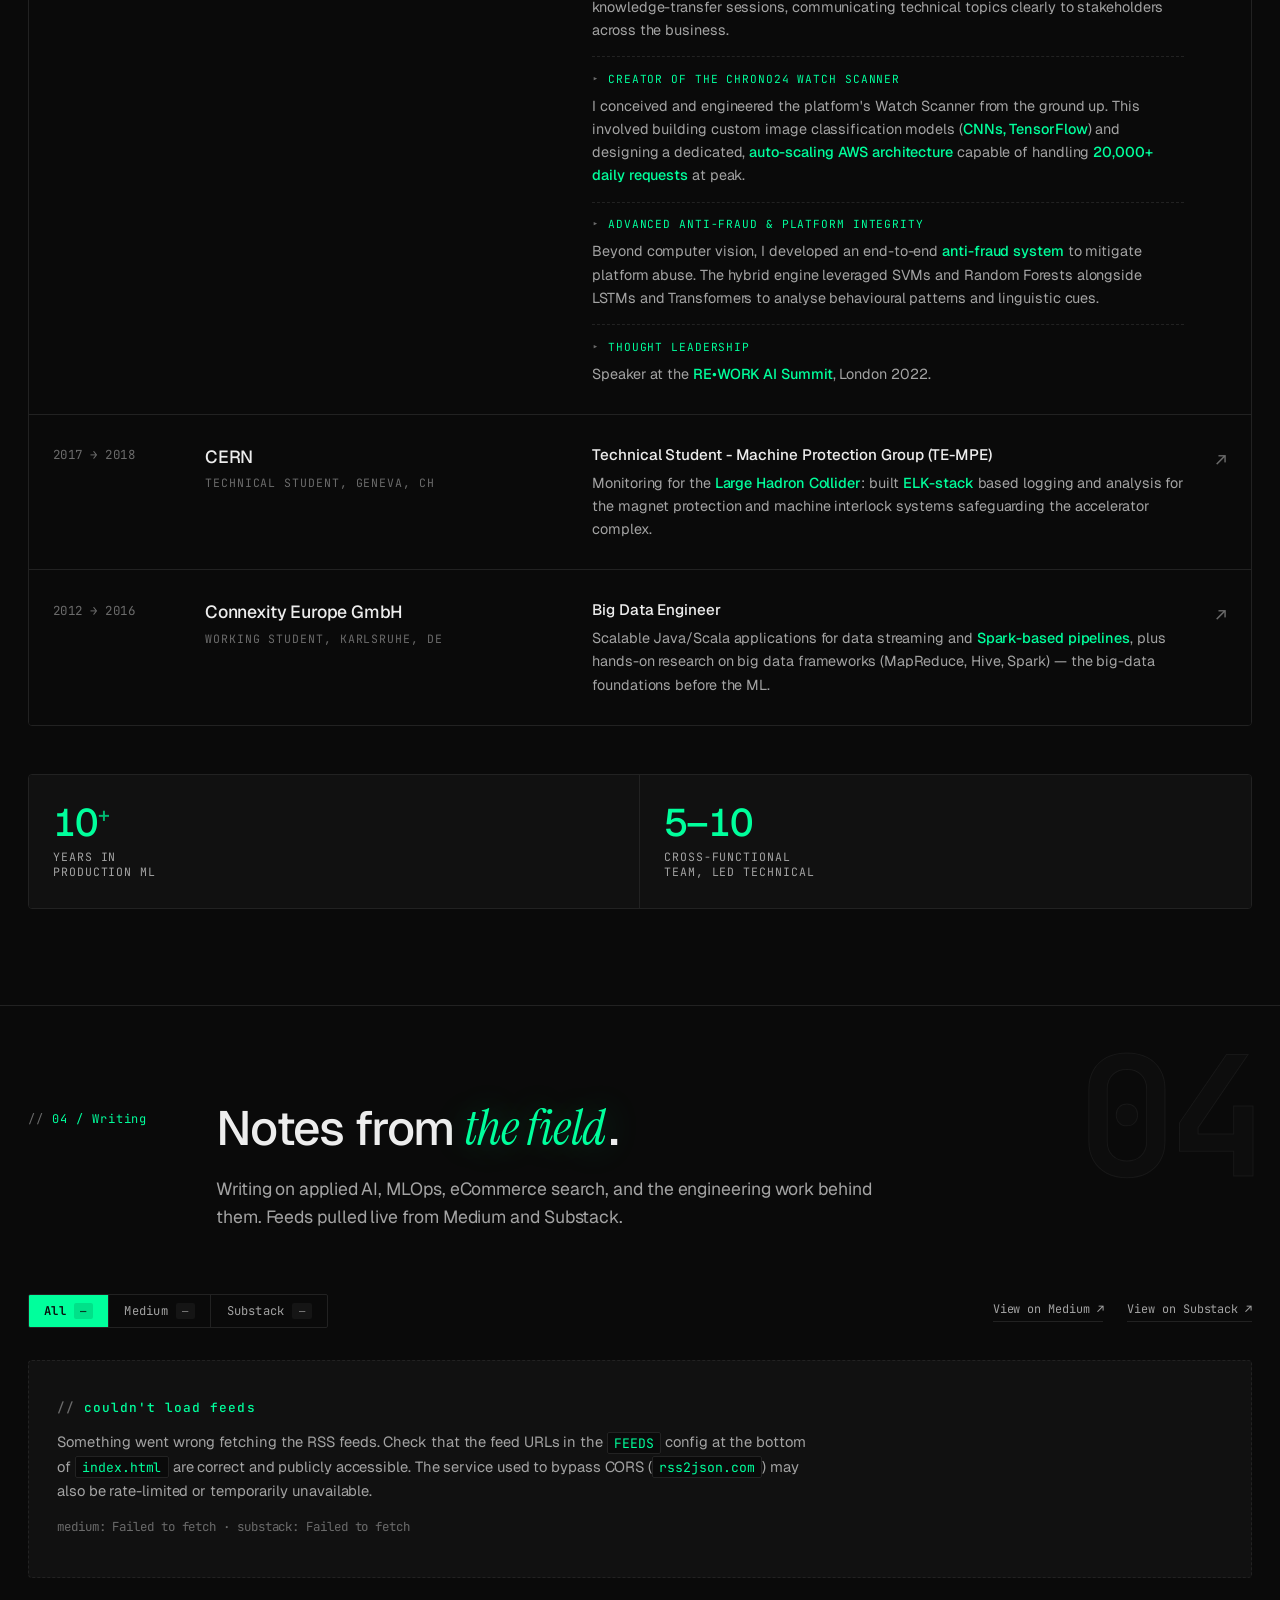
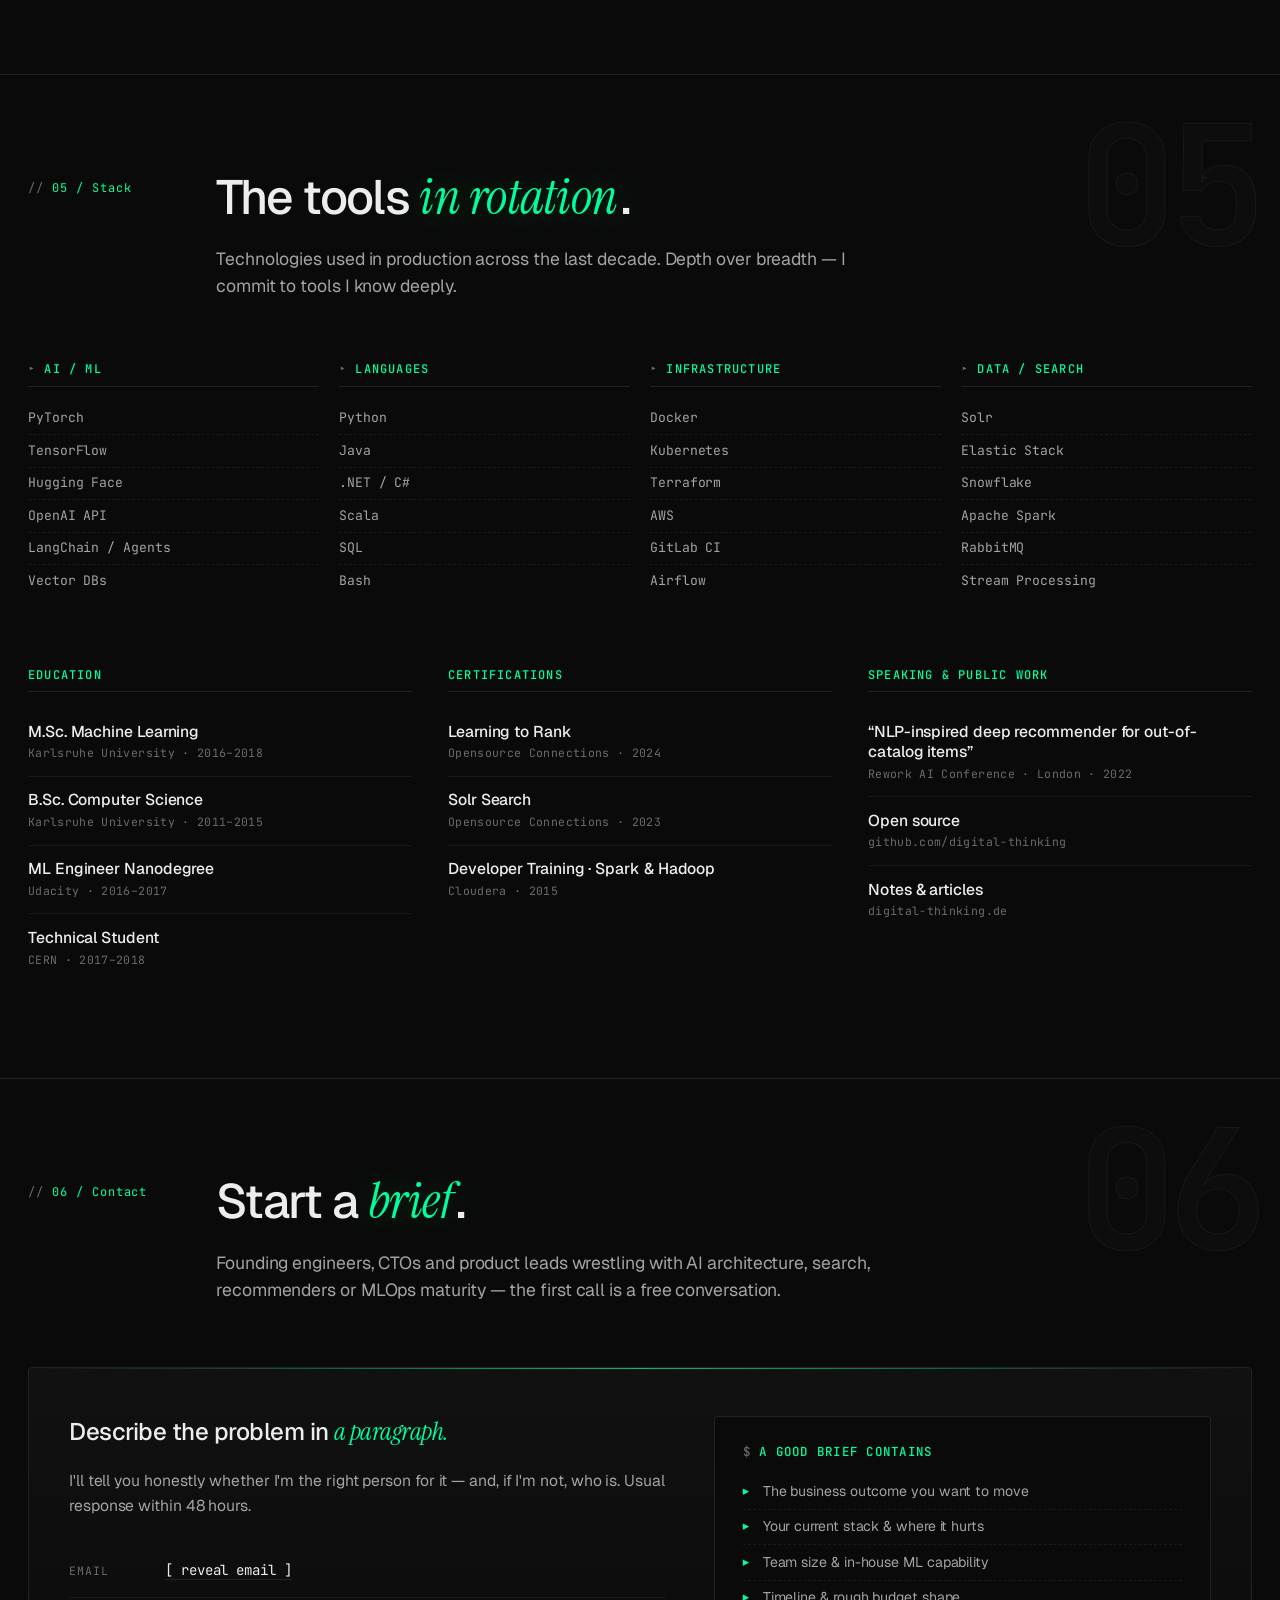
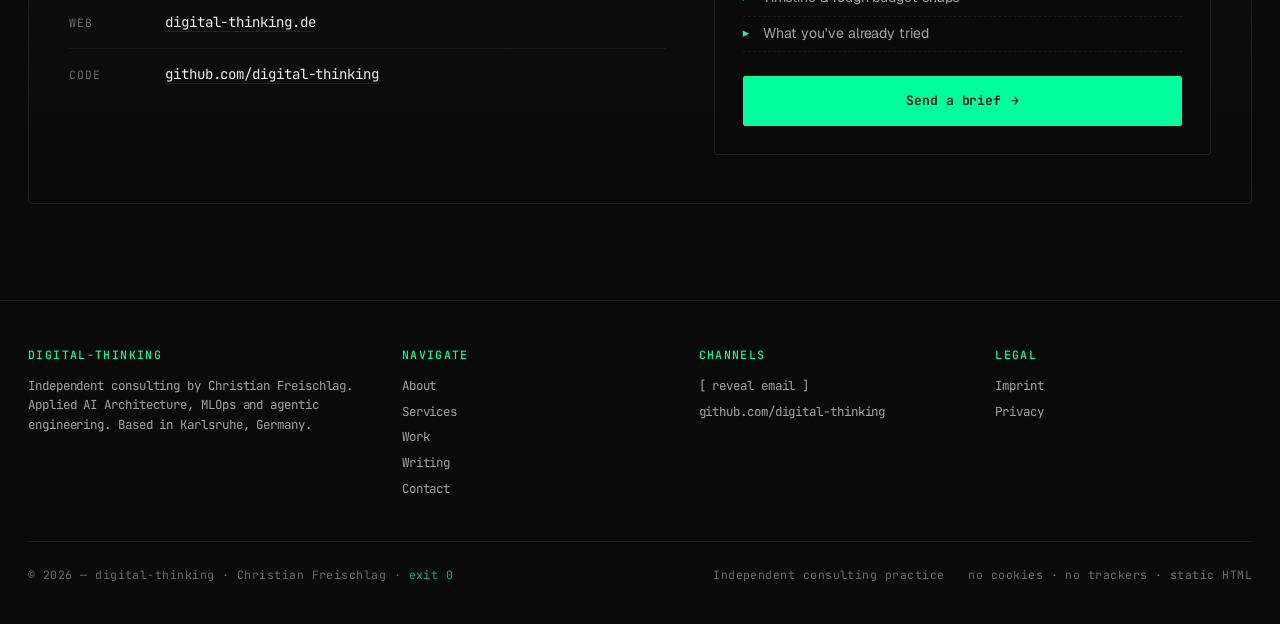
==== commit fb0926e3: "CV" ====
--- a/index.html
+++ b/index.html
@@ -1970,6 +1970,46 @@
                                 <span data-lang="en">Speaker at the <em>RE•WORK AI Summit</em>, London 2022.</span>
                                 <span data-lang="de">Speaker auf dem <em>RE•WORK AI Summit</em>, London 2022.</span>
                             </div>
+                        </div>
+                    </div>
+                    <div class="work-arrow">↗</div>
+                </article>
+
+                <article class="work-row">
+                    <div class="work-year">2017 → 2018</div>
+                    <div>
+                        <div class="work-client">CERN</div>
+                        <div class="work-location" data-lang="en">Technical Student, Geneva, CH</div>
+                        <div class="work-location" data-lang="de">Technical Student, Genf, CH</div>
+                    </div>
+                    <div>
+                        <div class="work-role">
+                            <span data-lang="en">Technical Student - Machine Protection Group (TE-MPE)</span>
+                            <span data-lang="de">Technical Student - Machine Protection Group (TE-MPE)</span>
+                        </div>
+                        <div class="work-note">
+                            <span data-lang="en">Monitoring for the <em>Large Hadron Collider</em>: built <em>ELK-stack</em> based logging and analysis for the magnet protection and machine interlock systems safeguarding the accelerator complex.</span>
+                            <span data-lang="de">Monitoring für den <em>Large Hadron Collider</em>: <em>ELK-Stack</em>-basiertes Logging und Analyse für die Magnetschutz- und Interlock-Systeme, die den Beschleunigerkomplex absichern.</span>
+                        </div>
+                    </div>
+                    <div class="work-arrow">↗</div>
+                </article>
+
+                <article class="work-row">
+                    <div class="work-year">2012 → 2016</div>
+                    <div>
+                        <div class="work-client">Connexity Europe GmbH</div>
+                        <div class="work-location" data-lang="en">Working Student, Karlsruhe, DE</div>
+                        <div class="work-location" data-lang="de">Werkstudent, Karlsruhe, DE</div>
+                    </div>
+                    <div>
+                        <div class="work-role">
+                            <span data-lang="en">Big Data Engineer</span>
+                            <span data-lang="de">Big Data Engineer</span>
+                        </div>
+                        <div class="work-note">
+                            <span data-lang="en">Scalable Java/Scala applications for data streaming and <em>Spark-based pipelines</em>, plus hands-on research on big data frameworks (MapReduce, Hive, Spark) — the big-data foundations before the ML.</span>
+                            <span data-lang="de">Skalierbare Java/Scala-Anwendungen für Data Streaming und <em>Spark-Pipelines</em> sowie Evaluierung von Big-Data-Frameworks (MapReduce, Hive, Spark) — die Big-Data-Grundlagen vor dem ML.</span>
                         </div>
                     </div>
                     <div class="work-arrow">↗</div>
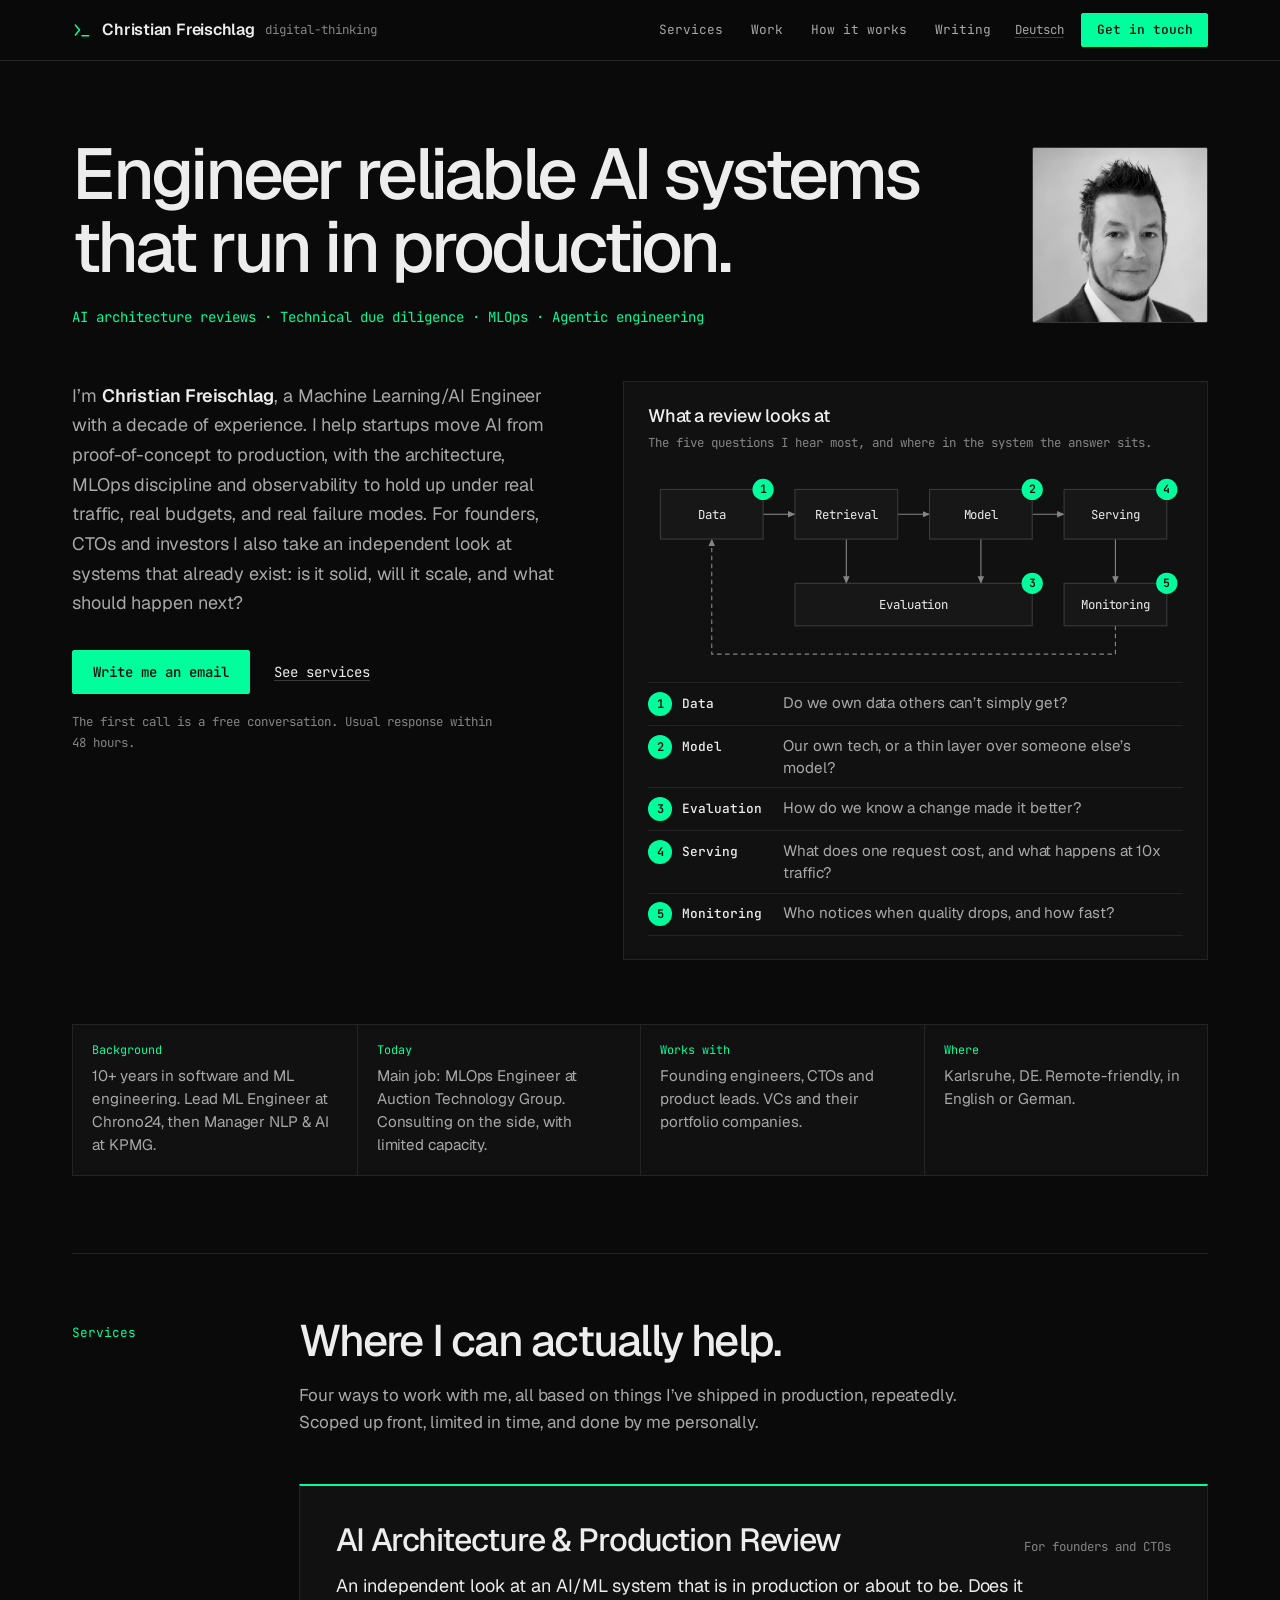
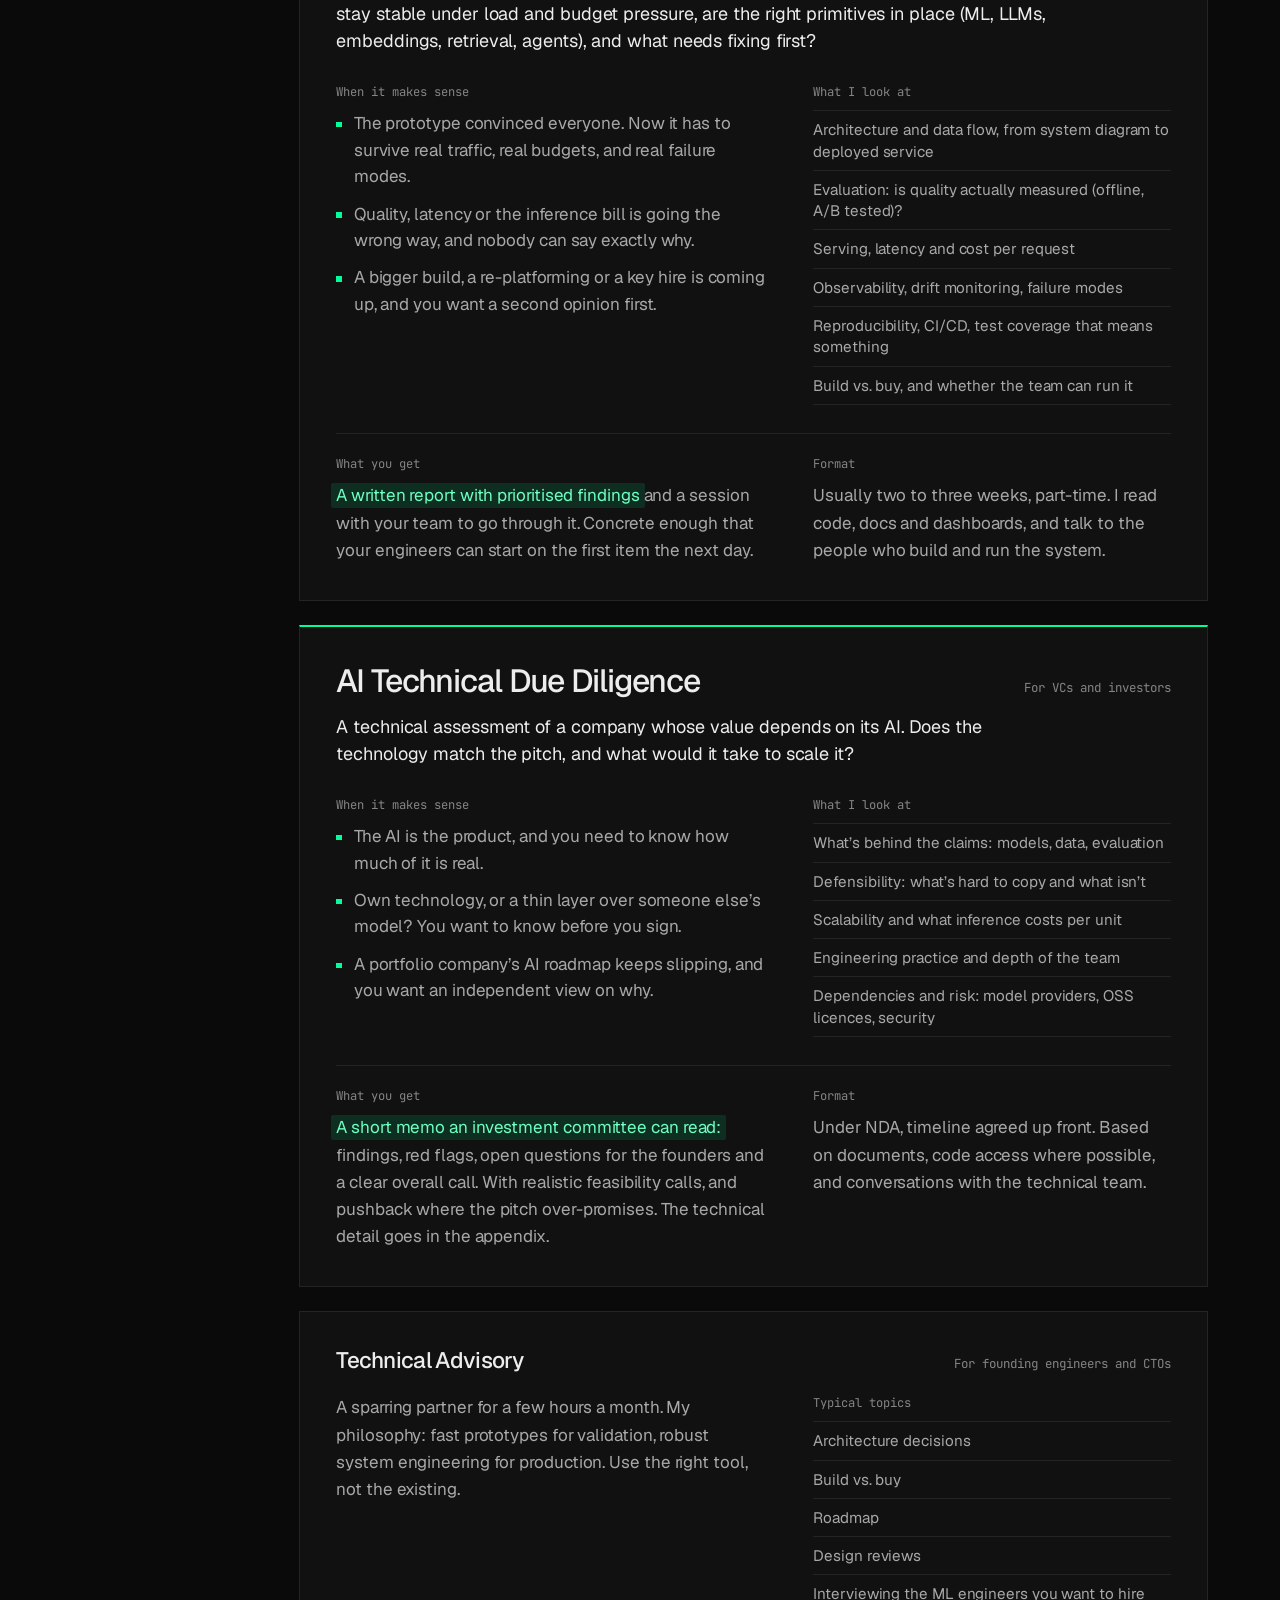
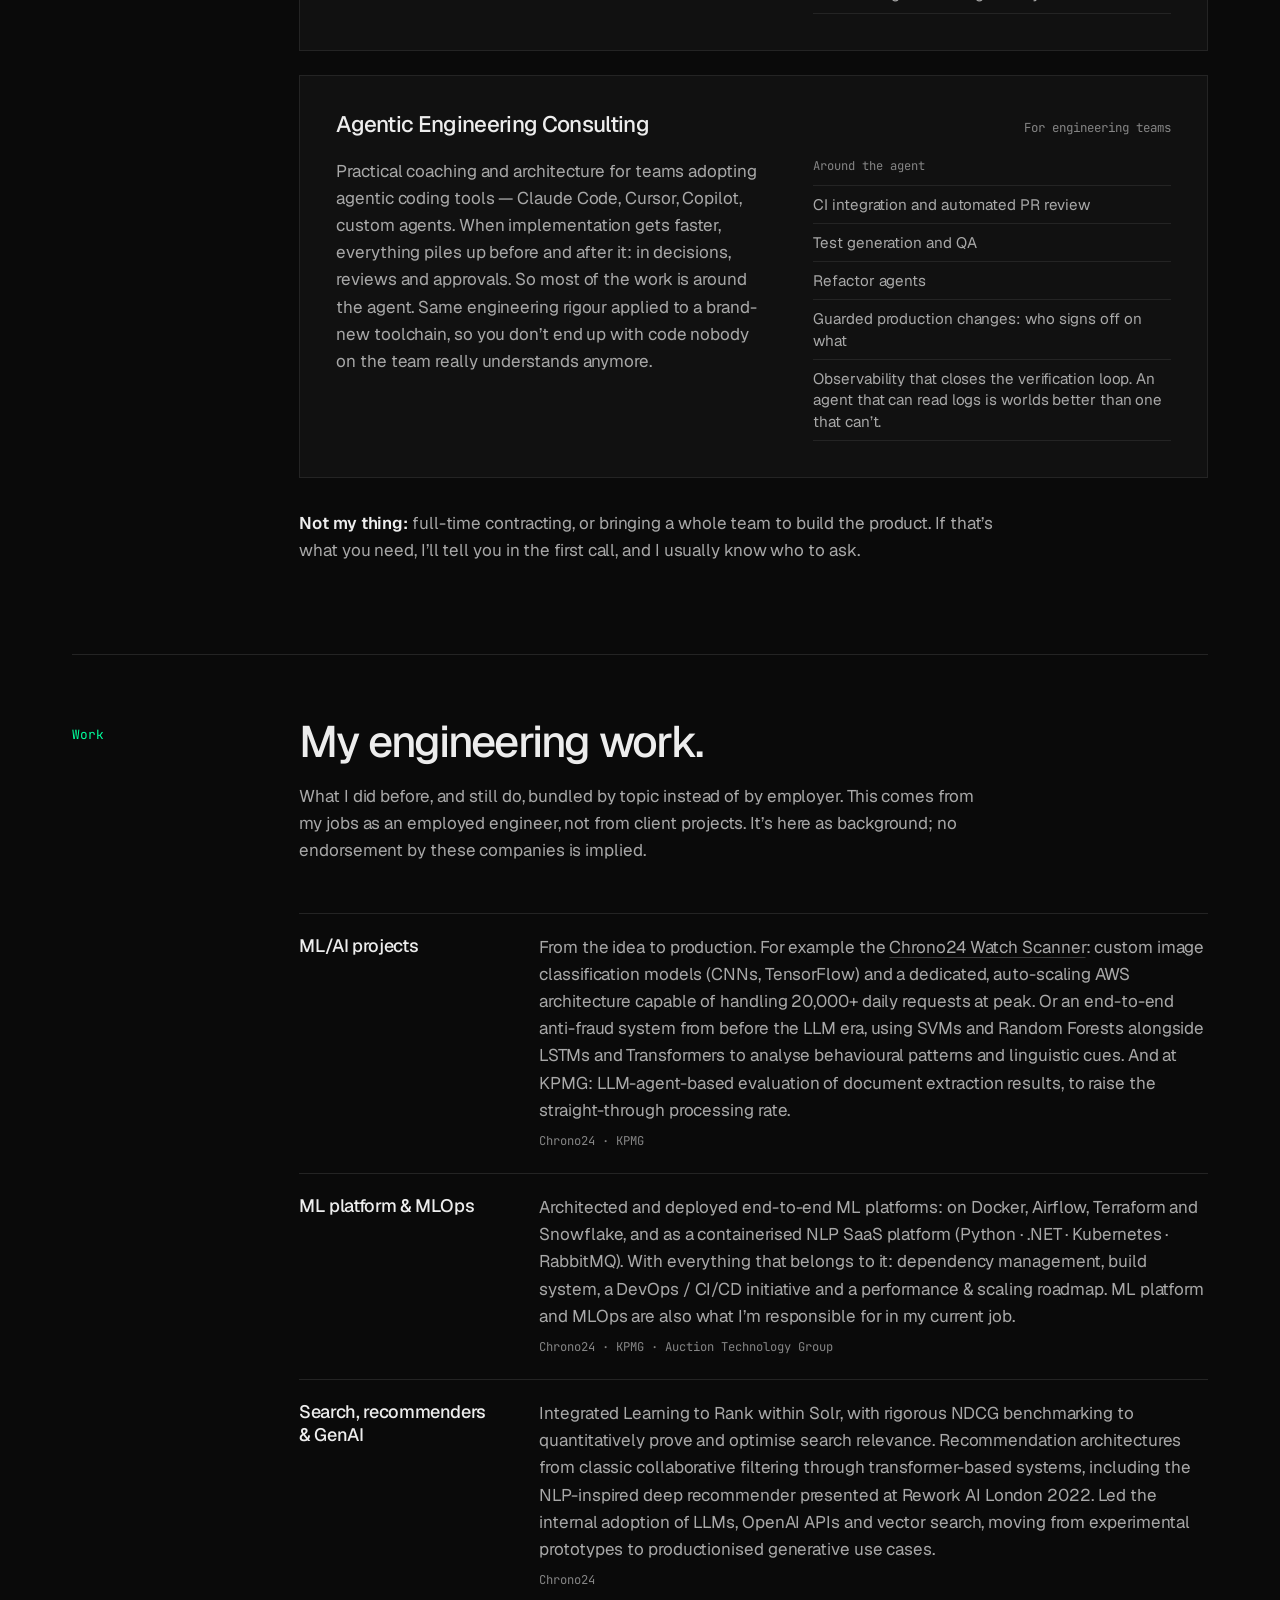
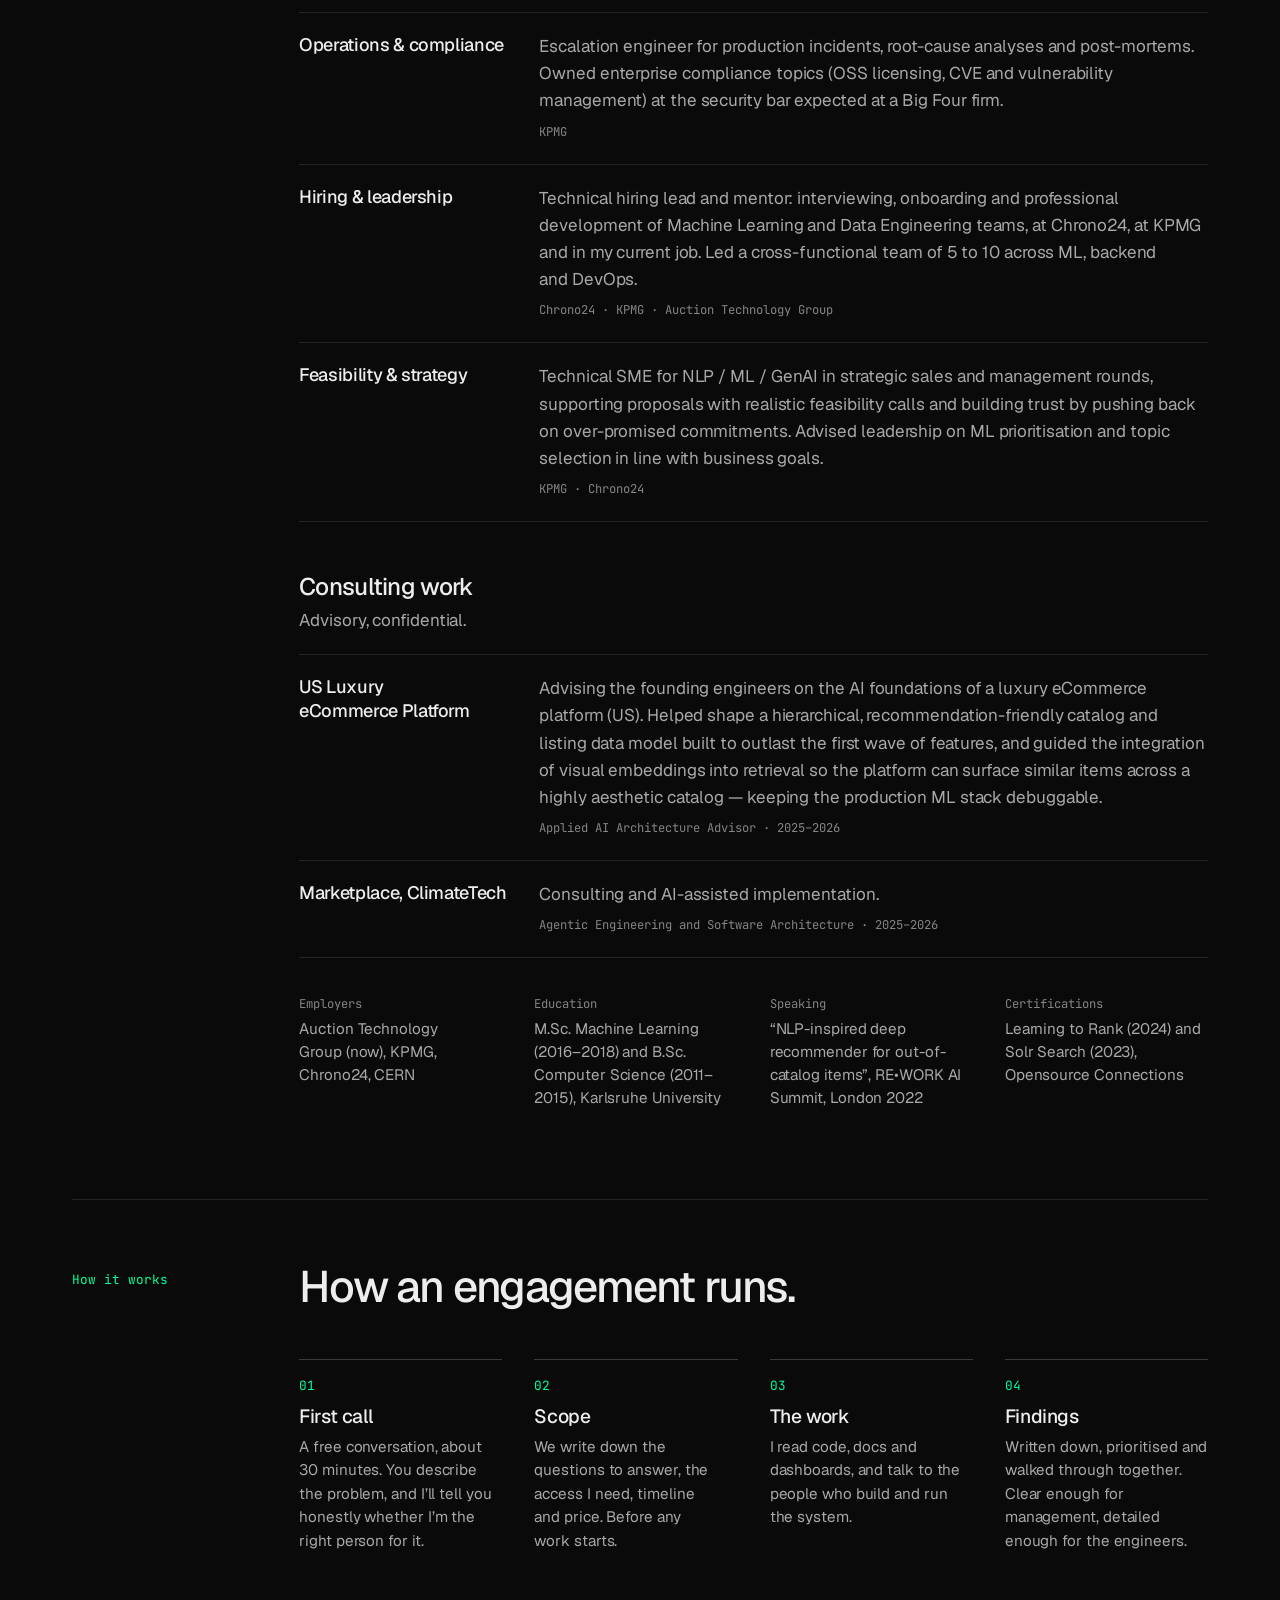
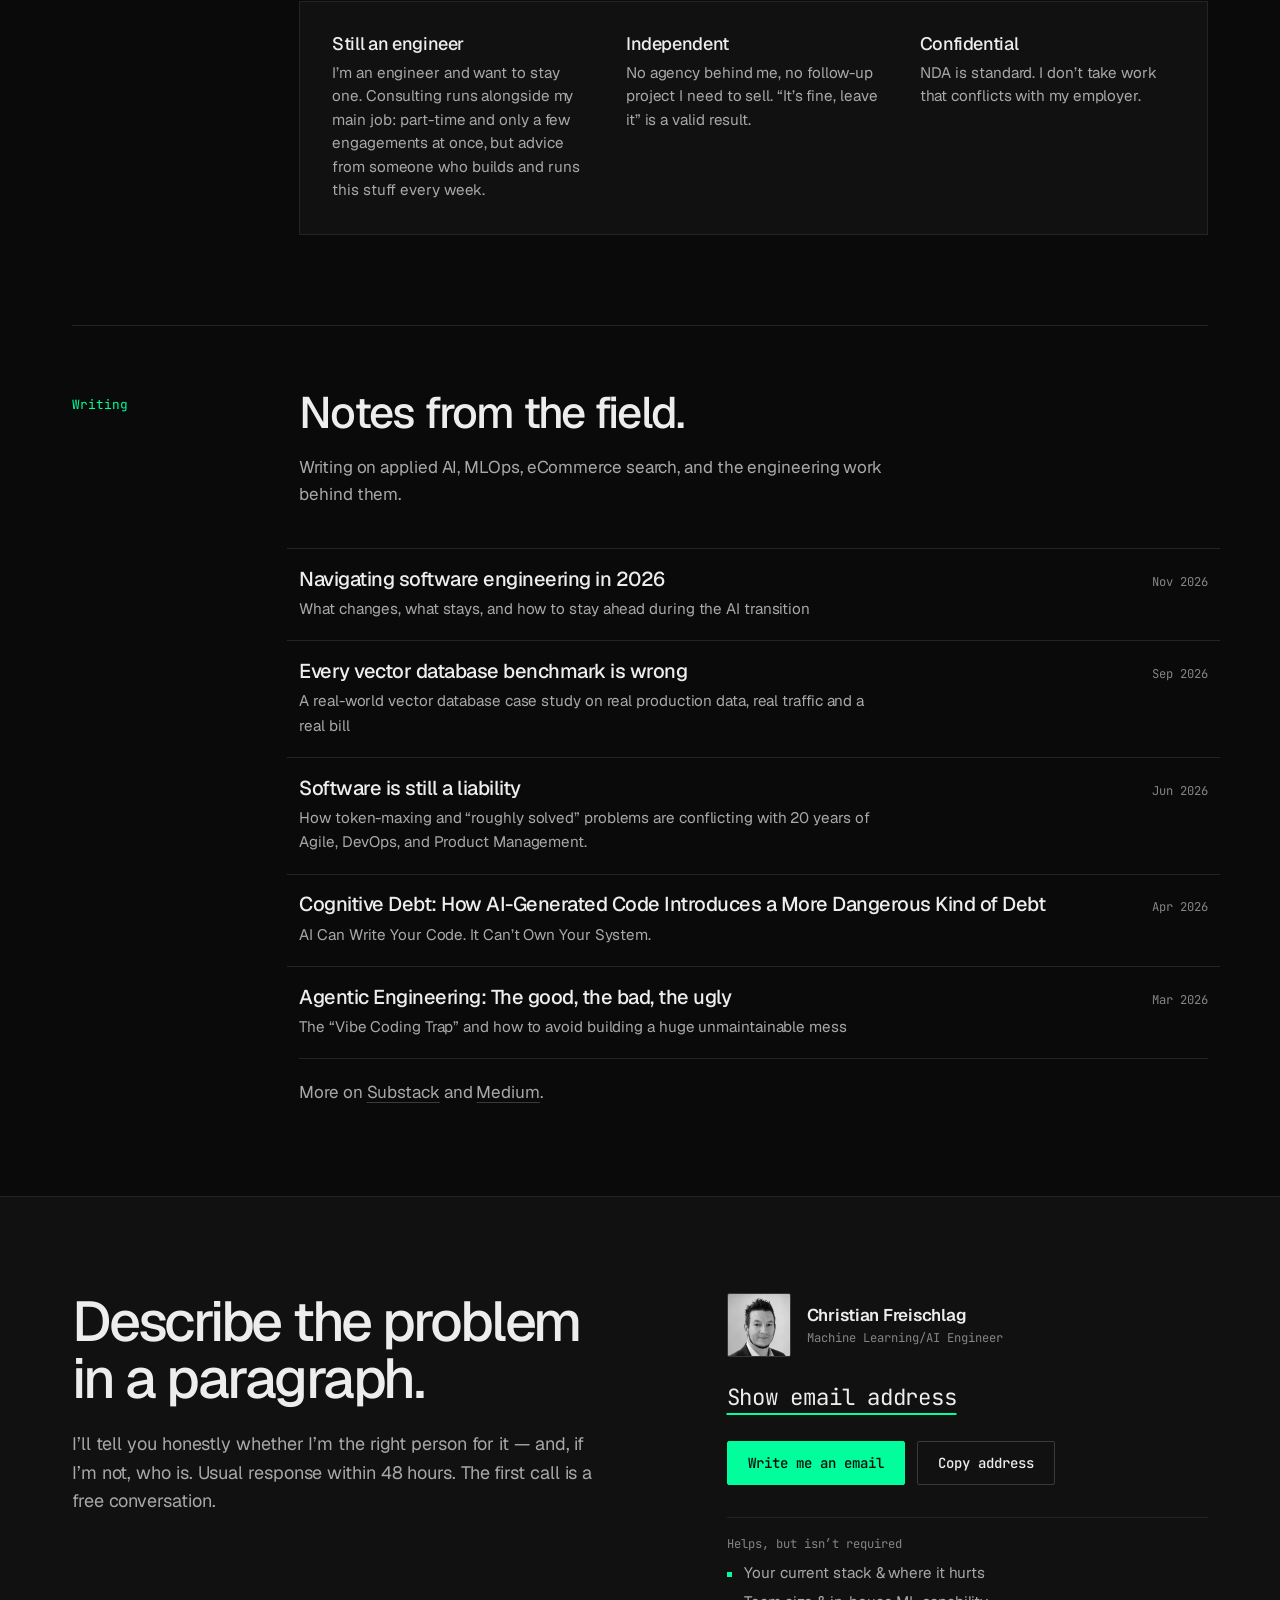
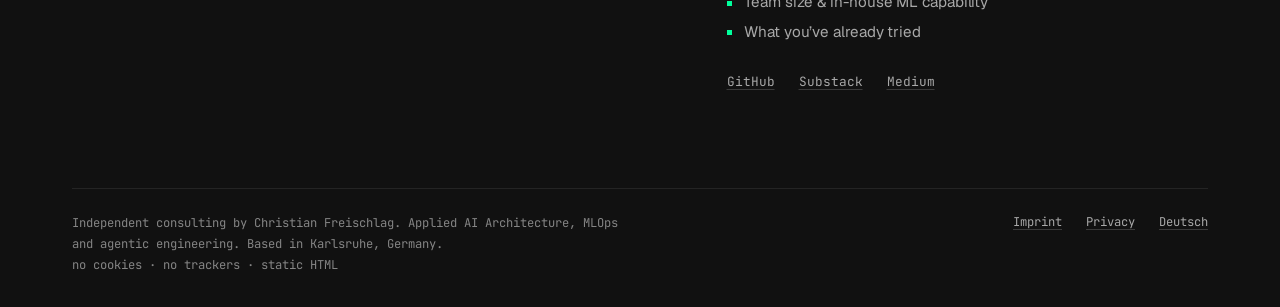
==== commit a71cc2bd: "Rework site: review and due diligence offers, split EN/DE pages - Lead with AI Architecture & Produc" ====
--- a/index.html
+++ b/index.html
@@ -2,3022 +2,574 @@
 <html lang="en">
 <head>
     <meta charset="UTF-8"/>
-    <meta name="viewport" content="width=device-width, initial-scale=1.0"/>
-    <title>digital-thinking — Applied AI Architecture &amp; MLOps Consulting</title>
-    <meta name="description" content="Independent consulting on Applied AI Architecture, MLOps, eCommerce search and recommender systems. Reliable AI systems built to run in production."/>
+    <meta name="viewport" content="width=device-width, initial-scale=1"/>
+    <title>AI Architecture Review &amp; Technical Due Diligence | Christian Freischlag</title>
+    <meta name="description" content="Christian Freischlag, Machine Learning/AI Engineer. AI architecture and production reviews, technical due diligence, MLOps and agentic engineering consulting. Karlsruhe, remote-friendly."/>
     <meta name="author" content="Christian Freischlag"/>
+
+    <!-- German-speaking visitors get the German page unless they chose English before. -->
+    <script>
+        try {
+            var p = localStorage.getItem('dt-lang');
+            if (p === 'de' || (!p && /^de\b/i.test(navigator.language || ''))) {
+                location.replace('/de/' + location.hash);
+            }
+        } catch (e) {}
+    </script>
+
     <link rel="canonical" href="https://digital-thinking.de/"/>
+    <link rel="alternate" hreflang="en" href="https://digital-thinking.de/"/>
+    <link rel="alternate" hreflang="de" href="https://digital-thinking.de/de/"/>
+    <link rel="alternate" hreflang="x-default" href="https://digital-thinking.de/"/>
+
     <link rel="icon" href="/favicon.svg" type="image/svg+xml"/>
-    <link rel="icon" href="/Digital-Thinking.png" type="image/png"/>
-    <link rel="apple-touch-icon" href="/Digital-Thinking.png"/>
-
-    <!-- Open Graph -->
+    <link rel="apple-touch-icon" href="/assets/apple-touch-icon.png"/>
+    <meta name="theme-color" content="#0a0a0a"/>
+
     <meta property="og:type" content="website"/>
     <meta property="og:url" content="https://digital-thinking.de/"/>
     <meta property="og:site_name" content="digital-thinking"/>
-    <meta property="og:title" content="digital-thinking — Applied AI Architecture &amp; MLOps Consulting"/>
-    <meta property="og:description"
-          content="Independent consulting on Applied AI Architecture, MLOps, eCommerce search and recommender systems. Reliable AI systems built to run in production."/>
+    <meta property="og:title" content="Engineer reliable AI systems that run in production"/>
+    <meta property="og:description" content="AI architecture and production reviews, technical due diligence, MLOps and agentic engineering. Independent consulting by Christian Freischlag."/>
     <meta property="og:locale" content="en_US"/>
     <meta property="og:locale:alternate" content="de_DE"/>
-    <meta property="og:image" content="https://digital-thinking.de/Digital-Thinking.png"/>
-    <meta property="og:image:alt" content="digital-thinking — Applied AI Architecture &amp; MLOps Consulting"/>
-
-    <!-- Twitter Card -->
-    <meta name="twitter:card" content="summary"/>
-    <meta name="twitter:title" content="digital-thinking — Applied AI Architecture &amp; MLOps Consulting"/>
-    <meta name="twitter:description"
-          content="Independent consulting on Applied AI Architecture, MLOps, eCommerce search and recommender systems. Reliable AI systems built to run in production."/>
-    <meta name="twitter:image" content="https://digital-thinking.de/Digital-Thinking.png"/>
-
-    <!-- Schema.org -->
+    <meta property="og:image" content="https://digital-thinking.de/assets/og.png"/>
+    <meta property="og:image:width" content="1200"/>
+    <meta property="og:image:height" content="630"/>
+    <meta property="og:image:alt" content="Christian Freischlag: reliable AI systems that run in production"/>
+    <meta name="twitter:card" content="summary_large_image"/>
+
+    <link rel="preload" href="/assets/fonts/geist-latin.woff2" as="font" type="font/woff2" crossorigin/>
+    <link rel="preload" href="/assets/fonts/jetbrains-mono-latin.woff2" as="font" type="font/woff2" crossorigin/>
+    <link rel="stylesheet" href="/assets/site.css"/>
+    <script src="/assets/site.js" defer></script>
+
     <script type="application/ld+json">
         {
             "@context": "https://schema.org",
-            "@type": "ProfessionalService",
-            "name": "digital-thinking",
-            "url": "https://digital-thinking.de/",
-            "description": "Independent consulting on Applied AI Architecture, MLOps, eCommerce search and recommender systems.",
-            "founder": {
-                "@type": "Person",
-                "name": "Christian Freischlag",
-                "jobTitle": "Machine Learning Engineer & Consultant"
-            },
-            "address": {
-                "@type": "PostalAddress",
-                "streetAddress": "Zietenstraße 50",
-                "addressLocality": "Karlsruhe",
-                "postalCode": "76185",
-                "addressCountry": "DE"
-            },
-            "serviceType": [
-                "Applied AI Architecture",
-                "MLOps",
-                "eCommerce Search",
-                "Recommender Systems",
-                "Agentic Engineering"
+            "@graph": [
+                {
+                    "@type": "Person",
+                    "@id": "https://digital-thinking.de/#christian-freischlag",
+                    "name": "Christian Freischlag",
+                    "jobTitle": "Machine Learning Engineer & Consultant",
+                    "url": "https://digital-thinking.de/",
+                    "knowsLanguage": ["en", "de"],
+                    "knowsAbout": [
+                        "Applied AI Architecture",
+                        "MLOps",
+                        "Technical due diligence",
+                        "eCommerce Search",
+                        "Recommender Systems",
+                        "Agentic Engineering"
+                    ],
+                    "address": {
+                        "@type": "PostalAddress",
+                        "addressLocality": "Karlsruhe",
+                        "addressCountry": "DE"
+                    },
+                    "sameAs": [
+                        "https://github.com/digital-thinking",
+                        "https://ixeption.substack.com",
+                        "https://medium.com/@christian.freischlag"
+                    ]
+                },
+                {
+                    "@type": "ProfessionalService",
+                    "@id": "https://digital-thinking.de/#practice",
+                    "name": "digital-thinking",
+                    "url": "https://digital-thinking.de/",
+                    "image": "https://digital-thinking.de/assets/og.png",
+                    "description": "Independent consulting by Christian Freischlag: AI architecture and production reviews, AI technical due diligence, technical advisory and agentic engineering consulting.",
+                    "founder": {"@id": "https://digital-thinking.de/#christian-freischlag"},
+                    "address": {
+                        "@type": "PostalAddress",
+                        "addressLocality": "Karlsruhe",
+                        "addressCountry": "DE"
+                    },
+                    "availableLanguage": ["en", "de"],
+                    "serviceType": [
+                        "AI Architecture & Production Review",
+                        "AI Technical Due Diligence",
+                        "Technical Advisory",
+                        "Agentic Engineering Consulting"
+                    ]
+                }
             ]
         }
     </script>
-
-    <link rel="preconnect" href="https://fonts.googleapis.com"/>
-    <link rel="preconnect" href="https://fonts.gstatic.com" crossorigin/>
-    <link href="https://fonts.googleapis.com/css2?family=Geist:wght@300;400;500;600;700;800&family=Instrument+Serif:ital@0;1&family=JetBrains+Mono:wght@400;500;600&display=swap" rel="stylesheet"/>
-    <style>
-        /* =================================================================
-           digital-thinking · Applied AI Architecture & MLOps
-           ================================================================= */
-
-        :root {
-          --bg:          #0a0a0a;
-          --bg-2:        #111111;
-          --bg-3:        #161616;
-          --fg:          #ededed;
-          --fg-dim:      #a3a3a3;
-          --fg-mute:     #6b6b6b;
-          --border:      #222222;
-          --border-soft: #1a1a1a;
-
-          --g:           #00ff9c;
-          --g-bright:    #6effc1;
-          --g-deep:      #00b870;
-          --g-tint:      rgba(0, 255, 156, 0.10);
-          --g-tint-2:    rgba(0, 255, 156, 0.04);
-
-          --sans: "Geist", ui-sans-serif, system-ui, -apple-system, sans-serif;
-          --mono: "JetBrains Mono", ui-monospace, SFMono-Regular, Menlo, monospace;
-          --serif: "Instrument Serif", Georgia, "Times New Roman", serif;
-
-          --maxw: 1280px;
-        }
-
-        *, *::before, *::after { box-sizing: border-box; }
-
-        html { scroll-behavior: smooth; }
-
-        body {
-          margin: 0;
-          background: var(--bg);
-          color: var(--fg);
-          font-family: var(--sans);
-          font-size: 16px;
-          font-weight: 400;
-          line-height: 1.55;
-          -webkit-font-smoothing: antialiased;
-          -moz-osx-font-smoothing: grayscale;
-          letter-spacing: -0.005em;
-        }
-
-        /* subtle grid backdrop */
-        body::before {
-          content: "";
-          position: fixed;
-          inset: 0;
-          background-image:
-            linear-gradient(var(--border-soft) 1px, transparent 1px),
-            linear-gradient(90deg, var(--border-soft) 1px, transparent 1px);
-          background-size: 64px 64px;
-          background-position: -1px -1px;
-          opacity: 0.5;
-          pointer-events: none;
-          z-index: 0;
-          mask-image: radial-gradient(ellipse at center top, rgba(0,0,0,0.8) 0%, transparent 70%);
-          -webkit-mask-image: radial-gradient(ellipse at center top, rgba(0,0,0,0.8) 0%, transparent 70%);
-        }
-
-        /* film grain — sits above content at very low opacity, under the nav */
-        body::after {
-          content: "";
-          position: fixed;
-          inset: 0;
-          background-image: url("data:image/svg+xml,%3Csvg xmlns='http://www.w3.org/2000/svg' width='160' height='160'%3E%3Cfilter id='n'%3E%3CfeTurbulence type='fractalNoise' baseFrequency='0.9' numOctaves='2' stitchTiles='stitch'/%3E%3C/filter%3E%3Crect width='160' height='160' filter='url(%23n)'/%3E%3C/svg%3E");
-          opacity: 0.035;
-          pointer-events: none;
-          z-index: 3;
-        }
-
-        ::selection { background: var(--g); color: var(--bg); }
-
-        /* custom scrollbar */
-        ::-webkit-scrollbar { width: 10px; height: 10px; }
-        ::-webkit-scrollbar-track { background: var(--bg); }
-        ::-webkit-scrollbar-thumb {
-          background: #2c2c2c;
-          border: 2px solid var(--bg);
-          border-radius: 6px;
-        }
-        ::-webkit-scrollbar-thumb:hover { background: var(--g-deep); }
-        html { scrollbar-color: #2c2c2c var(--bg); }
-
-        a:focus-visible, button:focus-visible {
-          outline: 1px solid var(--g);
-          outline-offset: 3px;
-          border-radius: 2px;
-        }
-
-        /* scroll progress */
-        .scroll-progress {
-          position: fixed;
-          top: 0; left: 0;
-          width: 100%;
-          height: 2px;
-          background: linear-gradient(90deg, var(--g-deep), var(--g), var(--g-bright));
-          transform-origin: left;
-          transform: scaleX(0);
-          z-index: 60;
-          pointer-events: none;
-        }
-
-        /* ============ LANGUAGE TOGGLE ============ */
-        html[lang="en"] [data-lang="de"] { display: none !important; }
-        html[lang="de"] [data-lang="en"] { display: none !important; }
-
-        /* ============ TYPOGRAPHY ============ */
-        h1, h2, h3, h4, h5 {
-          font-family: var(--sans);
-          font-weight: 500;
-          margin: 0;
-          letter-spacing: -0.03em;
-          line-height: 1.05;
-        }
-        p { margin: 0; }
-        a { color: inherit; text-decoration: none; }
-
-        .mono { font-family: var(--mono); font-weight: 400; }
-        .upper { text-transform: uppercase; letter-spacing: 0.12em; }
-
-        /* ============ LAYOUT ============ */
-        .wrap {
-          position: relative;
-          z-index: 1;
-          max-width: var(--maxw);
-          margin: 0 auto;
-          padding: 0 1.75rem;
-        }
-        @media (max-width: 640px) { .wrap { padding: 0 1rem; } }
-
-        /* ============ NAV ============ */
-        .nav {
-          position: sticky;
-          top: 0;
-          z-index: 50;
-          background: rgba(10, 10, 10, 0.82);
-          backdrop-filter: blur(12px) saturate(160%);
-          -webkit-backdrop-filter: blur(12px) saturate(160%);
-          border-bottom: 1px solid var(--border);
-        }
-        .nav-inner {
-          display: grid;
-          grid-template-columns: auto 1fr auto;
-          gap: 2rem;
-          align-items: center;
-          padding: 0.9rem 0;
-        }
-        .brand {
-          display: flex;
-          align-items: center;
-          gap: 0.7rem;
-          font-family: var(--mono);
-          font-size: 0.88rem;
-          font-weight: 500;
-        }
-        .brand-mark {
-          width: 22px; height: 22px;
-          color: var(--g);
-          flex-shrink: 0;
-        }
-        .brand-name { color: var(--fg); }
-        .brand-name span { color: var(--g); }
-
-        .nav-links {
-          display: flex;
-          justify-content: center;
-          gap: 2rem;
-          font-family: var(--mono);
-          font-size: 0.8rem;
-        }
-        .nav-links a {
-          color: var(--fg-dim);
-          transition: color 140ms ease;
-          display: flex;
-          align-items: baseline;
-          gap: 0.4rem;
-        }
-        .nav-links a:hover { color: var(--g); }
-        .nav-links a .num {
-          color: var(--fg-mute);
-          font-size: 0.72rem;
-        }
-        .nav-links a:hover .num { color: var(--g); }
-
-        .nav-right {
-          display: flex;
-          align-items: center;
-          gap: 1rem;
-        }
-        .lang-switch {
-          display: flex;
-          border: 1px solid var(--border);
-          border-radius: 2px;
-          font-family: var(--mono);
-          font-size: 0.72rem;
-          overflow: hidden;
-        }
-        .lang-switch button {
-          background: transparent;
-          color: var(--fg-dim);
-          border: 0;
-          padding: 0.35rem 0.6rem;
-          cursor: pointer;
-          font-family: inherit;
-          font-size: inherit;
-          letter-spacing: 0.08em;
-          transition: background 140ms ease, color 140ms ease;
-        }
-        .lang-switch button:hover { color: var(--fg); }
-        .lang-switch button.active {
-          background: var(--g);
-          color: var(--bg);
-          font-weight: 600;
-        }
-        .cta-btn {
-          display: inline-flex;
-          align-items: center;
-          gap: 0.5rem;
-          padding: 0.5rem 0.9rem;
-          font-family: var(--mono);
-          font-size: 0.78rem;
-          color: var(--bg);
-          background: var(--g);
-          border: 0;
-          border-radius: 2px;
-          transition: background 160ms ease, transform 160ms ease;
-        }
-        .cta-btn:hover { background: var(--g-bright); transform: translateY(-1px); }
-        .cta-btn::after { content: "→"; }
-
-        @media (max-width: 860px) {
-          .nav-links { display: none; }
-          .nav-inner { grid-template-columns: 1fr auto; }
-        }
-        @media (max-width: 520px) {
-          .cta-btn { display: none; }
-        }
-
-        /* ============ HERO ============ */
-        .hero {
-          padding: 5rem 0 6rem;
-          position: relative;
-          overflow: hidden;
-        }
-        /* ambient glow behind the hero */
-        .hero::before {
-          content: "";
-          position: absolute;
-          top: -28%; right: -12%;
-          width: 58vw; height: 58vw;
-          max-width: 820px; max-height: 820px;
-          background: radial-gradient(circle, rgba(0, 255, 156, 0.07) 0%, rgba(0, 255, 156, 0.025) 38%, transparent 64%);
-          pointer-events: none;
-          z-index: 0;
-        }
-        .hero::after {
-          content: "";
-          position: absolute;
-          bottom: -40%; left: -16%;
-          width: 44vw; height: 44vw;
-          max-width: 620px; max-height: 620px;
-          background: radial-gradient(circle, rgba(0, 184, 112, 0.05) 0%, transparent 62%);
-          pointer-events: none;
-          z-index: 0;
-        }
-        .hero-top {
-          display: flex;
-          justify-content: space-between;
-          align-items: center;
-          padding: 0.75rem 0;
-          border-bottom: 1px solid var(--border);
-          margin-bottom: 4rem;
-          font-family: var(--mono);
-          font-size: 0.74rem;
-          color: var(--fg-mute);
-          gap: 1rem;
-          flex-wrap: wrap;
-        }
-        .hero-top > span { display: flex; align-items: center; gap: 0.5rem; }
-
-        .status {
-          display: inline-flex;
-          align-items: center;
-          gap: 0.55rem;
-          color: var(--g);
-        }
-        .status-dot {
-          width: 7px; height: 7px;
-          background: var(--g);
-          border-radius: 50%;
-          position: relative;
-          animation: pulse 2s ease-in-out infinite;
-        }
-        @keyframes pulse {
-          0%, 100% { box-shadow: 0 0 0 0 rgba(0, 255, 156, 0.6); }
-          50% { box-shadow: 0 0 0 6px rgba(0, 255, 156, 0); }
-        }
-        .status-dot.unavail {
-          background: #f59e0b;
-          animation: pulse-amber 2s ease-in-out infinite;
-        }
-        @keyframes pulse-amber {
-          0%, 100% { box-shadow: 0 0 0 0 rgba(245, 158, 11, 0.6); }
-          50% { box-shadow: 0 0 0 6px rgba(245, 158, 11, 0); }
-        }
-
-        .hero-grid {
-          display: grid;
-          grid-template-columns: minmax(0, 1.5fr) minmax(0, 1fr);
-          gap: 4rem;
-          align-items: start;
-        }
-
-        .hero-tagline {
-          font-family: var(--mono);
-          font-size: 0.8rem;
-          color: var(--g);
-          margin-bottom: 1.75rem;
-          letter-spacing: 0.05em;
-        }
-        .hero-tagline::before {
-          content: "//  ";
-          color: var(--fg-mute);
-        }
-
-        .hero-title {
-          font-size: clamp(2.4rem, 7.2vw, 5.8rem);
-          font-weight: 500;
-          line-height: 0.98;
-          letter-spacing: -0.045em;
-          margin-bottom: 2rem;
-        }
-        .hero-title .accent {
-          color: var(--g);
-          font-family: var(--serif);
-          font-style: italic;
-          font-weight: 400;
-          font-size: 1.06em;
-          letter-spacing: -0.015em;
-          text-shadow: 0 0 42px rgba(0, 255, 156, 0.35);
-          padding-right: 0.06em;
-        }
-        .hero-title .line { display: block; }
-
-        .hero-sub {
-          font-size: clamp(1.05rem, 1.4vw, 1.2rem);
-          line-height: 1.5;
-          color: var(--fg-dim);
-          max-width: 42em;
-          margin-bottom: 2.5rem;
-        }
-        .hero-sub strong { color: var(--fg); font-weight: 500; }
-
-        .hero-actions {
-          display: flex;
-          gap: 0.75rem;
-          flex-wrap: wrap;
-        }
-        .btn {
-          display: inline-flex;
-          align-items: center;
-          gap: 0.6rem;
-          padding: 0.85rem 1.25rem;
-          font-family: var(--mono);
-          font-size: 0.82rem;
-          border-radius: 2px;
-          transition: all 180ms ease;
-          cursor: pointer;
-        }
-        .btn-primary {
-          background: var(--g);
-          color: var(--bg);
-          font-weight: 600;
-          border: 1px solid var(--g);
-        }
-        .btn-primary:hover {
-          background: var(--g-bright);
-          border-color: var(--g-bright);
-          box-shadow: 0 0 28px rgba(0, 255, 156, 0.28);
-        }
-        .btn-primary::after { content: "→"; transition: transform 180ms ease; }
-        .btn-primary:hover::after { transform: translateX(4px); }
-        .btn-ghost {
-          background: transparent;
-          color: var(--fg);
-          border: 1px solid var(--border);
-        }
-        .btn-ghost:hover { border-color: var(--g); color: var(--g); }
-
-        /* terminal card */
-        .term {
-          background: var(--bg-2);
-          border: 1px solid var(--border);
-          border-radius: 4px;
-          overflow: hidden;
-          font-family: var(--mono);
-          font-size: 0.8rem;
-          line-height: 1.7;
-        }
-        .term-head {
-          display: flex;
-          align-items: center;
-          gap: 0.5rem;
-          padding: 0.6rem 0.9rem;
-          background: var(--bg-3);
-          border-bottom: 1px solid var(--border);
-          color: var(--fg-mute);
-          font-size: 0.72rem;
-        }
-        .term-dots {
-          display: flex; gap: 0.35rem;
-        }
-        .term-dots i {
-          width: 10px; height: 10px; border-radius: 50%;
-          display: inline-block;
-        }
-        .term-dots i:nth-child(1) { background: #ff5f57; }
-        .term-dots i:nth-child(2) { background: #febc2e; }
-        .term-dots i:nth-child(3) { background: #28c840; }
-        .term-title { margin-left: 0.5rem; }
-        .term-body {
-          padding: 1rem 1.1rem;
-          color: var(--fg-dim);
-        }
-        .term-line { display: block; }
-        .term-prompt { color: var(--g); }
-        .term-comment { color: var(--fg-mute); }
-        .term-key { color: var(--fg); }
-        .term-val { color: var(--g-bright); }
-        .term-cursor {
-          display: inline-block;
-          width: 8px; height: 14px;
-          background: var(--g);
-          vertical-align: -2px;
-          margin-left: 2px;
-          animation: blink 1s steps(2) infinite;
-        }
-        @keyframes blink { 50% { opacity: 0; } }
-
-        /* terminal "boot" — lines print one after another on load */
-        @keyframes term-line-in { to { opacity: 1; } }
-        .term-body .term-line {
-          opacity: 0;
-          animation: term-line-in 1ms linear forwards;
-        }
-        .term-body .term-line:nth-child(1)  { animation-delay: 0.55s; }
-        .term-body .term-line:nth-child(2)  { animation-delay: 0.95s; }
-        .term-body .term-line:nth-child(3)  { animation-delay: 1.10s; }
-        .term-body .term-line:nth-child(4)  { animation-delay: 1.35s; }
-        .term-body .term-line:nth-child(5)  { animation-delay: 1.50s; }
-        .term-body .term-line:nth-child(6)  { animation-delay: 1.60s; }
-        .term-body .term-line:nth-child(7)  { animation-delay: 1.70s; }
-        .term-body .term-line:nth-child(8)  { animation-delay: 1.80s; }
-        .term-body .term-line:nth-child(9)  { animation-delay: 1.90s; }
-        .term-body .term-line:nth-child(10) { animation-delay: 2.00s; }
-        .term-body .term-line:nth-child(n+11) { animation-delay: 2.10s; }
-
-        @media (max-width: 880px) {
-          .hero-grid { grid-template-columns: 1fr; gap: 2.5rem; }
-          .hero { padding: 3rem 0 4rem; }
-        }
-
-        /* ============ SECTIONS ============ */
-        section.block {
-          padding: 6rem 0;
-          border-top: 1px solid var(--border);
-          position: relative;
-          overflow: hidden;
-        }
-        @media (max-width: 640px) { section.block { padding: 3.5rem 0; } }
-
-        /* huge outlined ghost number per section */
-        section.block[data-num]::after {
-          content: attr(data-num);
-          position: absolute;
-          top: 2.5rem;
-          right: max(1.25rem, calc((100vw - var(--maxw)) / 2));
-          font-family: var(--mono);
-          font-size: clamp(5.5rem, 13vw, 11rem);
-          font-weight: 600;
-          line-height: 0.85;
-          letter-spacing: -0.05em;
-          color: rgba(255, 255, 255, 0.016);
-          -webkit-text-stroke: 1px rgba(255, 255, 255, 0.055);
-          pointer-events: none;
-          user-select: none;
-          z-index: 0;
-        }
-
-        .block-head {
-          display: grid;
-          grid-template-columns: 140px 1fr;
-          gap: 3rem;
-          margin-bottom: 4rem;
-          align-items: start;
-        }
-        .block-tag {
-          font-family: var(--mono);
-          font-size: 0.75rem;
-          color: var(--g);
-          letter-spacing: 0.08em;
-          padding-top: 0.5rem;
-        }
-        .block-tag::before { content: "// "; color: var(--fg-mute); }
-
-        .block-title {
-          font-size: clamp(1.75rem, 3.8vw, 3rem);
-          font-weight: 500;
-          letter-spacing: -0.035em;
-          margin-bottom: 1.25rem;
-        }
-        .block-title .accent {
-          color: var(--g);
-          font-family: var(--serif);
-          font-style: italic;
-          font-weight: 400;
-          font-size: 1.06em;
-          letter-spacing: -0.01em;
-          text-shadow: 0 0 36px rgba(0, 255, 156, 0.3);
-          padding-right: 0.06em;
-        }
-        .block-lede {
-          font-size: 1.1rem;
-          line-height: 1.55;
-          color: var(--fg-dim);
-          max-width: 38em;
-        }
-        .block-lede strong { color: var(--fg); font-weight: 500; }
-
-        @media (max-width: 720px) {
-          .block-head { grid-template-columns: 1fr; gap: 1rem; margin-bottom: 2.5rem; }
-        }
-
-        /* ============ ABOUT ============ */
-        .about-grid {
-          display: grid;
-          grid-template-columns: 1.4fr 1fr;
-          gap: 4rem;
-          align-items: start;
-        }
-        .about-copy p {
-          font-size: 1.05rem;
-          line-height: 1.65;
-          color: var(--fg-dim);
-          margin-bottom: 1.25rem;
-        }
-        .about-copy p strong { color: var(--fg); font-weight: 500; }
-        .about-copy p em { color: var(--g); font-style: normal; font-weight: 500; }
-
-        .quote-card {
-          background: var(--bg-2);
-          border: 1px solid var(--border);
-          border-left: 2px solid var(--g);
-          padding: 2rem 1.75rem;
-          font-family: var(--mono);
-          font-size: 0.88rem;
-          line-height: 1.65;
-          color: var(--fg);
-          position: relative;
-        }
-        .quote-card::before {
-          content: "# philosophy.md";
-          position: absolute;
-          top: -0.7rem; left: 1rem;
-          background: var(--bg);
-          padding: 0 0.5rem;
-          font-family: var(--mono);
-          font-size: 0.72rem;
-          color: var(--fg-mute);
-        }
-        .q-line {
-          display: block;
-          margin-bottom: 0.55rem;
-        }
-        .q-line.go { color: var(--g); }
-        .q-line.go::before { content: "+ "; }
-
-        @media (max-width: 880px) {
-          .about-grid { grid-template-columns: 1fr; gap: 2rem; }
-        }
-
-        /* ============ SERVICES ============ */
-        .services {
-          display: grid;
-          grid-template-columns: repeat(2, 1fr);
-          border: 1px solid var(--border);
-          border-radius: 4px;
-          overflow: hidden;
-        }
-        .service {
-          padding: 2.25rem 2rem;
-          background: var(--bg);
-          border-right: 1px solid var(--border);
-          border-bottom: 1px solid var(--border);
-          position: relative;
-          transition: background 240ms ease;
-        }
-        .service:nth-child(2n) { border-right: 0; }
-        .service:nth-last-child(-n+2) { border-bottom: 0; }
-        .service:hover { background: var(--bg-2); }
-        .service::before {
-          content: "";
-          position: absolute;
-          top: 0; left: 0; right: 0;
-          height: 1px;
-          background: var(--g);
-          transform: scaleX(0);
-          transform-origin: left;
-          transition: transform 400ms cubic-bezier(0.2, 0.8, 0.3, 1);
-        }
-        .service:hover::before { transform: scaleX(1); }
-
-        /* cursor-tracked glow */
-        .service::after {
-          content: "";
-          position: absolute;
-          inset: 0;
-          background: radial-gradient(380px circle at var(--mx, 50%) var(--my, 50%), rgba(0, 255, 156, 0.055), transparent 65%);
-          opacity: 0;
-          transition: opacity 280ms ease;
-          pointer-events: none;
-        }
-        .service:hover::after { opacity: 1; }
-
-        /* 5th card spans full width as a feature row */
-        .service-wide {
-          grid-column: 1 / -1;
-          border-right: 0 !important;
-        }
-
-        .service-new {
-          margin-left: auto;
-          font-family: var(--mono);
-          font-size: 0.64rem;
-          color: var(--g);
-          background: var(--g-tint);
-          border: 1px solid var(--g-deep);
-          padding: 0.18rem 0.5rem;
-          border-radius: 2px;
-          letter-spacing: 0.08em;
-          text-transform: uppercase;
-        }
-
-        .service-head {
-          display: flex;
-          justify-content: space-between;
-          align-items: center;
-          margin-bottom: 1.5rem;
-          font-family: var(--mono);
-          font-size: 0.72rem;
-        }
-        .service-num {
-          color: var(--g);
-          letter-spacing: 0.05em;
-        }
-        .service-kind {
-          color: var(--fg-mute);
-          letter-spacing: 0.12em;
-          text-transform: uppercase;
-        }
-        .service-title {
-          font-size: 1.45rem;
-          font-weight: 500;
-          margin-bottom: 0.85rem;
-          letter-spacing: -0.02em;
-        }
-        .service-desc {
-          color: var(--fg-dim);
-          font-size: 0.95rem;
-          line-height: 1.6;
-        }
-        .tags {
-          display: flex;
-          flex-wrap: wrap;
-          gap: 0.4rem;
-          margin-top: 1.5rem;
-          padding-top: 1.2rem;
-          border-top: 1px dashed var(--border);
-        }
-        .tag {
-          font-family: var(--mono);
-          font-size: 0.7rem;
-          padding: 0.3rem 0.55rem;
-          background: var(--bg-3);
-          color: var(--fg-dim);
-          border: 1px solid var(--border);
-          border-radius: 2px;
-          letter-spacing: 0.02em;
-        }
-        .tag.live {
-          border-color: var(--g-deep);
-          color: var(--g);
-          background: var(--g-tint-2);
-        }
-
-        @media (max-width: 880px) {
-          .services { grid-template-columns: 1fr; }
-          .service { border-right: 0 !important; border-bottom: 1px solid var(--border) !important; padding: 1.75rem 1.5rem; }
-          .service:last-child { border-bottom: 0 !important; }
-        }
-
-        /* ============ WORK ============ */
-        .work-list {
-          border: 1px solid var(--border);
-          border-radius: 4px;
-          overflow: hidden;
-        }
-        .work-row {
-          display: grid;
-          grid-template-columns: 120px 1.2fr 2fr auto;
-          gap: 2rem;
-          padding: 1.75rem 1.5rem;
-          border-bottom: 1px solid var(--border);
-          align-items: start;
-          transition: background 180ms ease;
-          background: var(--bg);
-        }
-        .work-row:last-child { border-bottom: 0; }
-        .work-row:hover { background: var(--bg-2); }
-        .work-row:hover .work-arrow { color: var(--g); transform: translateX(4px); }
-
-        .work-year {
-          font-family: var(--mono);
-          font-size: 0.78rem;
-          color: var(--fg-mute);
-          letter-spacing: 0.04em;
-          padding-top: 0.15rem;
-        }
-        .work-year .now { color: var(--g); }
-
-        .work-client {
-          font-size: 1.1rem;
-          font-weight: 500;
-          letter-spacing: -0.01em;
-          margin-bottom: 0.25rem;
-        }
-        .work-location {
-          font-family: var(--mono);
-          font-size: 0.72rem;
-          color: var(--fg-mute);
-          letter-spacing: 0.08em;
-          text-transform: uppercase;
-        }
-        .work-role {
-          font-size: 0.95rem;
-          font-weight: 500;
-          color: var(--fg);
-          margin-bottom: 0.35rem;
-        }
-        .work-role .pill {
-          display: inline-block;
-          font-family: var(--mono);
-          font-size: 0.68rem;
-          color: var(--g);
-          border: 1px solid var(--g-deep);
-          padding: 0.1rem 0.45rem;
-          border-radius: 2px;
-          margin-left: 0.5rem;
-          letter-spacing: 0.05em;
-          vertical-align: middle;
-        }
-        .work-note {
-          font-size: 0.9rem;
-          line-height: 1.6;
-          color: var(--fg-dim);
-        }
-        .work-note em { color: var(--g); font-style: normal; font-weight: 500; }
-
-        /* Richer work-note: labelled subsections */
-        .work-note .subnote {
-          margin-top: 0.9rem;
-          padding-top: 0.85rem;
-          border-top: 1px dashed var(--border);
-        }
-        .work-note .subnote:first-child { margin-top: 0; padding-top: 0; border-top: 0; }
-        .work-note .sub-label {
-          display: block;
-          font-family: var(--mono);
-          font-size: 0.7rem;
-          color: var(--g);
-          letter-spacing: 0.08em;
-          text-transform: uppercase;
-          margin-bottom: 0.4rem;
-        }
-        .work-note .sub-label::before { content: "▸ "; color: var(--fg-mute); }
-        .work-arrow {
-          font-family: var(--mono);
-          font-size: 1.1rem;
-          color: var(--fg-mute);
-          transition: color 180ms ease, transform 180ms ease;
-          padding-top: 0.2rem;
-        }
-
-        @media (max-width: 880px) {
-          .work-row { grid-template-columns: 1fr; gap: 0.65rem; padding: 1.5rem 1.25rem; }
-          .work-arrow { display: none; }
-        }
-
-        /* ============ STATS ============ */
-        .stats {
-          display: grid;
-          grid-template-columns: repeat(2, 1fr);
-          border: 1px solid var(--border);
-          border-radius: 4px;
-          overflow: hidden;
-          margin-top: 3rem;
-        }
-        .stat {
-          padding: 1.75rem 1.5rem;
-          border-right: 1px solid var(--border);
-          background: var(--bg-2);
-        }
-        .stat:last-child { border-right: 0; }
-        .stat-num {
-          font-family: var(--sans);
-          font-size: 2.4rem;
-          font-weight: 500;
-          color: var(--g);
-          letter-spacing: -0.04em;
-          line-height: 1;
-          margin-bottom: 0.5rem;
-          font-variant-numeric: tabular-nums;
-        }
-        .stat-num .u { font-size: 0.55em; vertical-align: super; color: var(--g-deep); }
-        .stat-label {
-          font-family: var(--mono);
-          font-size: 0.72rem;
-          color: var(--fg-dim);
-          letter-spacing: 0.08em;
-          text-transform: uppercase;
-          line-height: 1.35;
-        }
-        @media (max-width: 700px) {
-          .stats { grid-template-columns: repeat(2, 1fr); }
-          .stat:nth-child(2) { border-right: 0; }
-          .stat:nth-child(-n+2) { border-bottom: 1px solid var(--border); }
-          .stat-num { font-size: 1.9rem; }
-        }
-
-        /* ============ STACK ============ */
-        .stack-grid {
-          display: grid;
-          grid-template-columns: repeat(4, 1fr);
-          gap: 1.25rem;
-        }
-        .stack-col h4 {
-          font-family: var(--mono);
-          font-size: 0.75rem;
-          color: var(--g);
-          letter-spacing: 0.1em;
-          text-transform: uppercase;
-          font-weight: 500;
-          margin-bottom: 1rem;
-          padding-bottom: 0.6rem;
-          border-bottom: 1px solid var(--border);
-        }
-        .stack-col h4::before { content: "▸ "; color: var(--fg-mute); }
-        .stack-col ul {
-          list-style: none;
-          margin: 0; padding: 0;
-        }
-        .stack-col li {
-          font-family: var(--mono);
-          font-size: 0.82rem;
-          color: var(--fg-dim);
-          padding: 0.35rem 0;
-          border-bottom: 1px dashed var(--border-soft);
-        }
-        .stack-col li:last-child { border-bottom: 0; }
-        @media (max-width: 880px) { .stack-grid { grid-template-columns: repeat(2, 1fr); } }
-        @media (max-width: 500px) { .stack-grid { grid-template-columns: 1fr; } }
-
-        /* ============ CREDENTIALS ============ */
-        .creds-grid {
-          display: grid;
-          grid-template-columns: repeat(3, 1fr);
-          gap: 2.25rem;
-          margin-top: 4.5rem;
-        }
-        .cred-col h4 {
-          font-family: var(--mono);
-          font-size: 0.75rem;
-          color: var(--g);
-          letter-spacing: 0.1em;
-          text-transform: uppercase;
-          font-weight: 500;
-          margin-bottom: 1rem;
-          padding-bottom: 0.6rem;
-          border-bottom: 1px solid var(--border);
-        }
-        .cred-item {
-          padding: 0.85rem 0;
-          border-bottom: 1px solid var(--border-soft);
-        }
-        .cred-item:last-child { border-bottom: 0; }
-        .cred-title {
-          font-size: 0.98rem;
-          font-weight: 500;
-          color: var(--fg);
-          margin-bottom: 0.15rem;
-          line-height: 1.3;
-        }
-        .cred-meta {
-          font-family: var(--mono);
-          font-size: 0.72rem;
-          color: var(--fg-mute);
-          letter-spacing: 0.03em;
-        }
-        @media (max-width: 880px) { .creds-grid { grid-template-columns: 1fr; } }
-
-        /* ============ CONTACT ============ */
-        .contact-box {
-          background: linear-gradient(180deg, var(--bg-2), var(--bg));
-          border: 1px solid var(--border);
-          border-radius: 4px;
-          padding: 3rem 2.5rem;
-          position: relative;
-          overflow: hidden;
-        }
-        .contact-box::before {
-          content: "";
-          position: absolute;
-          top: 0; left: 0; right: 0;
-          height: 1px;
-          background: linear-gradient(90deg, transparent, var(--g), transparent);
-          opacity: 0.7;
-        }
-        .contact-grid {
-          display: grid;
-          grid-template-columns: 1.2fr 1fr;
-          gap: 3rem;
-          align-items: start;
-        }
-        .contact-head {
-          font-size: 1.5rem;
-          font-weight: 500;
-          letter-spacing: -0.02em;
-          margin-bottom: 1.25rem;
-          line-height: 1.25;
-        }
-        .contact-head .accent {
-          color: var(--g);
-          font-family: var(--serif);
-          font-style: italic;
-          font-weight: 400;
-          font-size: 1.06em;
-        }
-        .contact-box::after {
-          content: "";
-          position: absolute;
-          inset: 0;
-          background: radial-gradient(520px circle at var(--mx, 30%) var(--my, 0%), rgba(0, 255, 156, 0.04), transparent 68%);
-          opacity: 0;
-          transition: opacity 300ms ease;
-          pointer-events: none;
-        }
-        .contact-box:hover::after { opacity: 1; }
-        .contact-copy {
-          color: var(--fg-dim);
-          font-size: 0.98rem;
-          line-height: 1.6;
-          margin-bottom: 1.75rem;
-        }
-        .channel {
-          display: grid;
-          grid-template-columns: 80px 1fr;
-          gap: 1rem;
-          padding: 0.9rem 0;
-          border-bottom: 1px solid var(--border-soft);
-          align-items: baseline;
-        }
-        .channel:last-child { border-bottom: 0; }
-        .channel-k {
-          font-family: var(--mono);
-          font-size: 0.72rem;
-          color: var(--fg-mute);
-          letter-spacing: 0.08em;
-          text-transform: uppercase;
-        }
-        .channel-v {
-          font-family: var(--mono);
-          font-size: 0.88rem;
-          color: var(--fg);
-        }
-        .channel-v a { color: var(--fg); border-bottom: 1px solid var(--border); transition: all 150ms ease; }
-        .channel-v a:hover { color: var(--g); border-bottom-color: var(--g); }
-
-        .brief-card {
-          background: var(--bg);
-          border: 1px solid var(--border);
-          padding: 1.75rem;
-          border-radius: 3px;
-        }
-        .brief-card h4 {
-          font-family: var(--mono);
-          font-size: 0.78rem;
-          color: var(--g);
-          letter-spacing: 0.1em;
-          text-transform: uppercase;
-          margin-bottom: 1rem;
-        }
-        .brief-card h4::before { content: "$ "; color: var(--fg-mute); }
-        .brief-list {
-          list-style: none;
-          margin: 0 0 1.5rem; padding: 0;
-          font-size: 0.88rem;
-          line-height: 1.55;
-        }
-        .brief-list li {
-          padding: 0.4rem 0 0.4rem 1.25rem;
-          color: var(--fg-dim);
-          position: relative;
-          border-bottom: 1px dashed var(--border-soft);
-        }
-        .brief-list li:last-child { border-bottom: 0; }
-        .brief-list li::before {
-          content: "▸";
-          position: absolute;
-          left: 0;
-          color: var(--g);
-          font-size: 0.8rem;
-        }
-        @media (max-width: 880px) {
-          .contact-grid { grid-template-columns: 1fr; gap: 2rem; }
-          .contact-box { padding: 2rem 1.5rem; }
-        }
-
-        /* ============ WRITING / BLOG ============ */
-        .posts-controls {
-          display: flex;
-          justify-content: space-between;
-          align-items: center;
-          margin-bottom: 2rem;
-          gap: 1rem;
-          flex-wrap: wrap;
-        }
-        .post-filter-btns {
-          display: flex;
-          border: 1px solid var(--border);
-          border-radius: 2px;
-          overflow: hidden;
-        }
-        .post-filter-btns button {
-          background: transparent;
-          color: var(--fg-dim);
-          border: 0;
-          padding: 0.5rem 0.95rem;
-          font-family: var(--mono);
-          font-size: 0.76rem;
-          cursor: pointer;
-          border-right: 1px solid var(--border);
-          display: inline-flex;
-          align-items: center;
-          gap: 0.5rem;
-          transition: background 150ms ease, color 150ms ease;
-          letter-spacing: 0.02em;
-        }
-        .post-filter-btns button:last-child { border-right: 0; }
-        .post-filter-btns button:hover { color: var(--fg); background: var(--bg-2); }
-        .post-filter-btns button.active {
-          background: var(--g);
-          color: var(--bg);
-          font-weight: 600;
-        }
-        .post-filter-btns .count {
-          font-size: 0.66rem;
-          padding: 0.05rem 0.4rem;
-          border-radius: 2px;
-          background: rgba(255, 255, 255, 0.06);
-          color: inherit;
-          min-width: 1.2rem;
-          text-align: center;
-          opacity: 0.8;
-        }
-        .post-filter-btns button.active .count {
-          background: rgba(0, 0, 0, 0.15);
-        }
-
-        .posts-links {
-          display: flex;
-          gap: 1.5rem;
-          font-family: var(--mono);
-          font-size: 0.74rem;
-          flex-wrap: wrap;
-        }
-        .posts-links a {
-          color: var(--fg-dim);
-          border-bottom: 1px solid var(--border);
-          padding-bottom: 2px;
-          transition: color 150ms ease, border-color 150ms ease;
-        }
-        .posts-links a:hover { color: var(--g); border-bottom-color: var(--g); }
-        .posts-links a[hidden] { display: none !important; }
-
-        .posts-container { position: relative; min-height: 180px; }
-
-        .posts-loading {
-          padding: 2.5rem 1rem;
-          text-align: center;
-          color: var(--fg-mute);
-          font-family: var(--mono);
-          font-size: 0.88rem;
-        }
-        .posts-loading .term-prompt { margin-right: 0.5rem; color: var(--g); }
-
-        .posts-setup, .posts-error, .posts-empty {
-          padding: 2.5rem 1.75rem;
-          border: 1px dashed var(--border);
-          border-radius: 4px;
-          background: var(--bg-2);
-        }
-        .posts-setup h4, .posts-error h4 {
-          font-family: var(--mono);
-          font-size: 0.8rem;
-          color: var(--g);
-          margin-bottom: 1rem;
-          letter-spacing: 0.08em;
-          text-transform: lowercase;
-        }
-        .posts-setup h4::before, .posts-error h4::before {
-          content: "// ";
-          color: var(--fg-mute);
-        }
-        .posts-setup p, .posts-error p {
-          color: var(--fg-dim);
-          font-size: 0.92rem;
-          line-height: 1.65;
-          max-width: 52em;
-          margin: 0 0 0.85rem;
-        }
-        .posts-setup p:last-child, .posts-error p:last-child { margin-bottom: 0; }
-        .posts-setup code, .posts-error code {
-          font-family: var(--mono);
-          font-size: 0.82rem;
-          background: var(--bg);
-          color: var(--g);
-          padding: 0.1rem 0.4rem;
-          border-radius: 2px;
-          border: 1px solid var(--border);
-        }
-        .posts-empty {
-          text-align: center;
-          font-family: var(--mono);
-          font-size: 0.88rem;
-          color: var(--fg-mute);
-        }
-
-        .posts-list {
-          display: grid;
-          grid-template-columns: repeat(2, 1fr);
-          gap: 1rem;
-        }
-        @media (max-width: 760px) {
-          .posts-list { grid-template-columns: 1fr; }
-          .posts-controls { flex-direction: column; align-items: stretch; }
-          .post-filter-btns { justify-content: center; }
-        }
-
-        .post-card {
-          background: var(--bg-2);
-          border: 1px solid var(--border);
-          border-radius: 3px;
-          padding: 1.5rem 1.5rem 1.25rem;
-          display: flex;
-          flex-direction: column;
-          transition: background 200ms ease, border-color 200ms ease, transform 200ms ease;
-          text-decoration: none;
-          color: inherit;
-          min-height: 180px;
-          position: relative;
-          overflow: hidden;
-        }
-        .post-card::before {
-          content: "";
-          position: absolute;
-          top: 0; left: 0;
-          width: 2px;
-          height: 0;
-          background: var(--g);
-          transition: height 300ms cubic-bezier(0.2, 0.8, 0.3, 1);
-        }
-        .post-card:hover {
-          background: var(--bg-3);
-          border-color: #2a2a2a;
-          transform: translateY(-1px);
-        }
-        .post-card:hover::before { height: 100%; }
-        .post-card::after {
-          content: "";
-          position: absolute;
-          inset: 0;
-          background: radial-gradient(320px circle at var(--mx, 50%) var(--my, 50%), rgba(0, 255, 156, 0.05), transparent 65%);
-          opacity: 0;
-          transition: opacity 280ms ease;
-          pointer-events: none;
-        }
-        .post-card:hover::after { opacity: 1; }
-        .post-card:hover .post-title { color: var(--g); }
-        .post-card:hover .post-link { color: var(--g); }
-        .post-card:hover .post-link::after { transform: translateX(4px); }
-
-        .post-meta {
-          display: flex;
-          align-items: center;
-          gap: 0.55rem;
-          font-family: var(--mono);
-          font-size: 0.7rem;
-          color: var(--fg-mute);
-          margin-bottom: 1rem;
-          flex-wrap: wrap;
-        }
-        .post-source {
-          display: inline-flex;
-          align-items: center;
-          gap: 0.35rem;
-          padding: 0.2rem 0.5rem;
-          border: 1px solid var(--border);
-          border-radius: 2px;
-          background: var(--bg);
-          color: var(--fg-dim);
-          letter-spacing: 0.04em;
-          font-size: 0.68rem;
-        }
-        .post-source::before {
-          content: "";
-          width: 5px; height: 5px;
-          border-radius: 50%;
-          background: var(--g);
-        }
-        .post-source[data-src="substack"]::before {
-          background: transparent;
-          border: 1px solid var(--g);
-        }
-        .post-date { color: var(--fg-mute); }
-        .post-read { color: var(--fg-mute); margin-left: auto; }
-
-        .post-title {
-          font-size: 1.12rem;
-          font-weight: 500;
-          line-height: 1.3;
-          letter-spacing: -0.015em;
-          margin-bottom: 0.75rem;
-          color: var(--fg);
-          transition: color 180ms ease;
-        }
-
-        .post-excerpt {
-          font-size: 0.9rem;
-          line-height: 1.55;
-          color: var(--fg-dim);
-          margin-bottom: 1rem;
-          display: -webkit-box;
-          -webkit-line-clamp: 3;
-          -webkit-box-orient: vertical;
-          overflow: hidden;
-          flex-grow: 1;
-        }
-
-        .post-link {
-          font-family: var(--mono);
-          font-size: 0.76rem;
-          color: var(--fg-dim);
-          margin-top: auto;
-          transition: color 180ms ease;
-          display: inline-flex;
-          align-items: center;
-          gap: 0.4rem;
-          align-self: flex-start;
-        }
-        .post-link::after {
-          content: "→";
-          transition: transform 180ms ease;
-          display: inline-block;
-        }
-
-        /* ============ FOOTER ============ */
-        footer.foot {
-          padding: 3rem 0 2.5rem;
-          border-top: 1px solid var(--border);
-          font-family: var(--mono);
-          font-size: 0.78rem;
-          color: var(--fg-mute);
-        }
-        .foot-grid {
-          display: grid;
-          grid-template-columns: 1.3fr repeat(3, 1fr);
-          gap: 2.5rem;
-          margin-bottom: 2.5rem;
-        }
-        .foot h5 {
-          font-family: var(--mono);
-          font-weight: 500;
-          font-size: 0.72rem;
-          color: var(--g);
-          letter-spacing: 0.12em;
-          text-transform: uppercase;
-          margin-bottom: 0.75rem;
-        }
-        .foot p, .foot a { display: block; padding: 0.2rem 0; color: var(--fg-dim); }
-        .foot a { transition: color 150ms; }
-        .foot a:hover { color: var(--g); }
-        .foot-bottom {
-          display: flex;
-          justify-content: space-between;
-          align-items: center;
-          padding-top: 1.5rem;
-          border-top: 1px solid var(--border);
-          font-size: 0.72rem;
-          letter-spacing: 0.04em;
-        }
-        .foot-bottom .legal { display: flex; gap: 1.5rem; }
-        @media (max-width: 760px) {
-          .foot-grid { grid-template-columns: 1fr 1fr; }
-          .foot-bottom { flex-direction: column; gap: 0.75rem; text-align: center; }
-        }
-
-        /* ============ REVEAL ============ */
-        .reveal {
-          opacity: 0;
-          transform: translateY(14px);
-          transition: opacity 700ms ease, transform 700ms cubic-bezier(0.2, 0.8, 0.3, 1);
-        }
-        .reveal.in { opacity: 1; transform: translateY(0); }
-        /* staggered entrance for the hero */
-        .reveal.d1 { transition-delay: 90ms; }
-        .reveal.d2 { transition-delay: 180ms; }
-        .reveal.d3 { transition-delay: 270ms; }
-        .reveal.d4 { transition-delay: 360ms; }
-
-        @media (prefers-reduced-motion: reduce) {
-          .reveal { opacity: 1; transform: none; transition: none; }
-          .status-dot, .term-cursor { animation: none; }
-          .term-body .term-line { opacity: 1; animation: none; }
-          .scroll-progress { display: none; }
-        }
-
-        /* ============ IMPRESSUM MODAL ============ */
-        .modal-overlay {
-          position: fixed;
-          inset: 0;
-          background: rgba(10, 10, 10, 0.92);
-          backdrop-filter: blur(8px);
-          -webkit-backdrop-filter: blur(8px);
-          z-index: 200;
-          display: flex;
-          align-items: flex-start;
-          justify-content: center;
-          padding: 4rem 1.75rem 3rem;
-          overflow-y: auto;
-        }
-        .modal-overlay[hidden] { display: none !important; }
-
-        .modal-box {
-          background: var(--bg-2);
-          border: 1px solid var(--border);
-          border-radius: 4px;
-          max-width: 680px;
-          width: 100%;
-          padding: 2.5rem 2.75rem;
-          position: relative;
-          animation: modal-in 250ms cubic-bezier(0.2, 0.8, 0.3, 1);
-        }
-        @keyframes modal-in {
-          from { opacity: 0; transform: translateY(12px); }
-          to   { opacity: 1; transform: translateY(0); }
-        }
-
-        .modal-close {
-          position: absolute;
-          top: 1.25rem; right: 1.25rem;
-          background: transparent;
-          border: 1px solid var(--border);
-          color: var(--fg-dim);
-          font-family: var(--mono);
-          font-size: 0.76rem;
-          padding: 0.3rem 0.65rem;
-          cursor: pointer;
-          border-radius: 2px;
-          transition: color 140ms ease, border-color 140ms ease;
-          letter-spacing: 0.04em;
-        }
-        .modal-close:hover { color: var(--g); border-color: var(--g); }
-
-        .modal-title {
-          font-size: 1.85rem;
-          font-weight: 500;
-          letter-spacing: -0.04em;
-          margin-bottom: 0.35rem;
-          line-height: 1.05;
-        }
-        .modal-subtitle {
-          font-family: var(--mono);
-          font-size: 0.72rem;
-          color: var(--fg-mute);
-          letter-spacing: 0.08em;
-          text-transform: uppercase;
-          margin-bottom: 2rem;
-        }
-
-        .modal-section {
-          margin-bottom: 1.75rem;
-          padding-bottom: 1.75rem;
-          border-bottom: 1px solid var(--border-soft);
-        }
-        .modal-section:last-child { border-bottom: 0; margin-bottom: 0; padding-bottom: 0; }
-
-        .modal-section h4 {
-          font-family: var(--mono);
-          font-size: 0.72rem;
-          color: var(--g);
-          letter-spacing: 0.1em;
-          text-transform: uppercase;
-          margin-bottom: 0.75rem;
-          font-weight: 500;
-        }
-        .modal-section h4::before { content: "// "; color: var(--fg-mute); }
-
-        .modal-section address,
-        .modal-section p {
-          font-size: 0.95rem;
-          line-height: 1.7;
-          color: var(--fg-dim);
-          font-style: normal;
-          margin-bottom: 0.5rem;
-        }
-        .modal-section p:last-child { margin-bottom: 0; }
-
-        .modal-section a {
-          color: var(--fg-dim);
-          border-bottom: 1px solid var(--border);
-          transition: color 150ms ease, border-color 150ms ease;
-        }
-        .modal-section a:hover { color: var(--g); border-bottom-color: var(--g); }
-
-        @media (max-width: 640px) {
-          .modal-overlay { padding: 2rem 1rem; }
-          .modal-box { padding: 1.75rem 1.5rem; }
-        }
-    </style>
 </head>
 
 <body>
-
-<div class="scroll-progress" aria-hidden="true"></div>
-
-<!-- ================= NAV ================= -->
-<header class="nav">
-    <div class="wrap nav-inner">
-        <a href="#top" class="brand" aria-label="digital-thinking home">
-            <svg class="brand-mark" viewBox="0 0 24 24" fill="none" stroke="currentColor" stroke-width="1.8" aria-hidden="true">
-                <path d="M4 6 L9 12 L4 18" stroke-linecap="round" stroke-linejoin="round"/>
-                <path d="M12 19 L20 19" stroke-linecap="round"/>
-            </svg>
-            <span class="brand-name">digital-<span>thinking</span></span>
+<a class="skip" href="#main">Skip to content</a>
+
+<header class="top">
+    <div class="wrap top-in">
+        <a class="brand" href="/" aria-label="Christian Freischlag, digital-thinking: home">
+            <svg viewBox="0 0 24 24" fill="none" stroke="currentColor" stroke-width="1.8" aria-hidden="true"><path d="M4 6 L9 12 L4 18" stroke-linecap="round" stroke-linejoin="round"/><path d="M12 19 L20 19" stroke-linecap="round"/></svg>
+            Christian Freischlag <span>digital-thinking</span>
         </a>
-
-        <nav class="nav-links" aria-label="Primary">
-            <a href="#about"><span class="num">01</span><span data-lang="en">About</span><span data-lang="de">Über</span></a>
-            <a href="#services"><span class="num">02</span><span data-lang="en">Services</span><span data-lang="de">Leistungen</span></a>
-            <a href="#work"><span class="num">03</span><span data-lang="en">Work</span><span data-lang="de">Referenzen</span></a>
-            <a href="#writing"><span class="num">04</span><span data-lang="en">Writing</span><span data-lang="de">Artikel</span></a>
-            <a href="#stack"><span class="num">05</span><span data-lang="en">Stack</span><span data-lang="de">Stack</span></a>
-            <a href="#contact"><span class="num">06</span><span data-lang="en">Contact</span><span data-lang="de">Kontakt</span></a>
+        <nav class="nav" aria-label="Sections">
+            <a href="#services">Services</a>
+            <a href="#work">Work</a>
+            <a href="#process">How it works</a>
+            <a href="#writing">Writing</a>
         </nav>
-
-        <div class="nav-right">
-            <div class="lang-switch" role="group" aria-label="Language">
-                <button type="button" data-setlang="en" class="active">EN</button>
-                <button type="button" data-setlang="de">DE</button>
-            </div>
-            <a href="#contact" class="cta-btn">
-                <span data-lang="en">Get in touch</span>
-                <span data-lang="de">Kontakt</span>
-            </a>
+        <div class="top-end">
+            <a class="lang" href="/de/" hreflang="de" lang="de" data-setlang="de">Deutsch</a>
+            <a class="btn btn-small" href="#contact">Get in touch</a>
         </div>
     </div>
 </header>
 
-<main id="top">
+<main id="main">
 
     <!-- ================= HERO ================= -->
     <section class="hero">
         <div class="wrap">
-            <div class="hero-top">
-      <span class="status">
-        <span class="status-dot unavail"></span>
-        <span data-lang="en">Booked through Q3 2026 · Available Q4</span>
-        <span data-lang="de">Ausgebucht bis Q3 2026 · Ab Q4 verfügbar</span>
-      </span>
-                <span>
-        <span data-lang="en">Karlsruhe, DE · Remote-friendly</span>
-        <span data-lang="de">Karlsruhe, DE · Remote möglich</span>
-      </span>
-            </div>
+            <h1>Engineer reliable AI systems that run in production.</h1>
+            <p class="tagline">AI architecture reviews · Technical due diligence · MLOps · Agentic engineering</p>
 
             <div class="hero-grid">
-                <div>
-                    <div class="hero-tagline reveal">
-                        <span data-lang="en">AI Architecture · MLOps · Agentic Engineering · Search · RecSys</span>
-                        <span data-lang="de">KI-Architektur · MLOps · Agentic Engineering · Search · RecSys</span>
-                    </div>
-
-                    <h1 class="hero-title reveal d1">
-          <span data-lang="en">
-            <span class="line">Engineer <span class="accent">reliable</span></span>
-            <span class="line">AI systems</span>
-            <span class="line">that run in production.</span>
-          </span>
-                        <span data-lang="de">
-            <span class="line"><span class="accent">Zuverlässige</span></span>
-            <span class="line">KI-Systeme</span>
-            <span class="line">für den Produktivbetrieb.</span>
-          </span>
-                    </h1>
-
-                    <p class="hero-sub reveal d2">
-                        <span data-lang="en">I'm <strong>Christian Freischlag</strong>, a Machine Learning/AI Engineer with a decade of experience. I help <strong>companies</strong> move AI from proof-of-concept to production - with the architecture, MLOps discipline and observability to hold up under real traffic, real budgets, and real failure modes. I also advise engineering teams on <strong>agentic coding workflows</strong>, wiring tools like Claude Code, Cursor and custom agents into CI, PR review and QA so they actually speed teams up.</span>
-                        <span data-lang="de">Hi, ich bin <strong>Christian Freischlag</strong>, Machine Learning/AI Engineer mit über zehn Jahren Erfahrung. Ich unterstütze <strong>Unternehmen</strong> dabei, KI vom Proof-of-Concept in den Produktionsbetrieb zu bringen, mit der Architektur, MLOps-Disziplin und Observability, die Traffic, Budgets und echten Fehlerfällen standhalten. Außerdem berate ich Engineering-Teams zu <strong>agentischen Coding-Workflows</strong> und binde Tools wie Claude Code, Codex &amp; Co. in CI, PR-Review und QA ein, damit sie den Alltag wirklich beschleunigen.</span>
-                    </p>
-
-                    <div class="hero-actions reveal d3">
-                        <a href="#contact" class="btn btn-primary">
-                            <span data-lang="en">Start an engagement</span>
-                            <span data-lang="de">Projekt anfragen</span>
-                        </a>
-                        <a href="#services" class="btn btn-ghost">
-                            <span data-lang="en">See services</span>
-                            <span data-lang="de">Leistungen ansehen</span>
-                        </a>
-                    </div>
-                </div>
-
-                <aside class="term reveal d4" aria-label="System info">
-                    <div class="term-head">
-                        <div class="term-dots"><i></i><i></i><i></i></div>
-                        <span class="term-title">~/digital-thinking · zsh</span>
-                    </div>
-                    <div class="term-body">
-                        <span class="term-line"><span class="term-prompt">$</span> whoami <span class="term-cursor"></span></span>
-                        <span class="term-line term-comment"># Christian Freischlag</span>
-                        <span class="term-line">&nbsp;</span>
-                        <span class="term-line"><span class="term-prompt">$</span> cat profile.yml</span>
-                        <span class="term-line"><span class="term-key">name</span>:        <span class="term-val">Christian Freischlag</span></span>
-                        <span class="term-line"><span class="term-key">role</span>:        <span class="term-val">ML Engineer &amp; AI Architect</span></span>
-                        <span class="term-line"><span class="term-key">experience</span>:  <span class="term-val">10+ yrs production ML</span></span>
-                        <span class="term-line"><span class="term-key">focus</span>:       <span class="term-val">AI architecture, MLOps</span></span>
-                        <span class="term-line"><span class="term-key">sectors</span>:     <span class="term-val">eCommerce, SaaS</span></span>
-                        <span class="term-line"><span class="term-key">based</span>:       <span class="term-val">Karlsruhe, DE</span></span>
-                        <span class="term-line"><span class="term-key">status</span>:      <span class="term-val" style="color:#f59e0b">● booked · avail. Q4 2026</span></span>
-                    </div>
-                </aside>
-            </div>
+                <div class="hero-intro">
+                    <img class="portrait" src="/assets/portrait.webp" width="480" height="480" alt="Portrait of Christian Freischlag"/>
+                    <p>I’m <strong>Christian Freischlag</strong>, a Machine Learning/AI Engineer with a decade of experience. I help startups move AI from proof-of-concept to production, with the architecture, MLOps discipline and observability to hold up under real traffic, real budgets, and real failure modes. For founders, CTOs and investors I also take an independent look at systems that already exist: is it solid, will it scale, and what should happen next?</p>
+                    <div class="hero-actions">
+                        <a class="btn" href="#contact" data-mail data-u="gnitlusnoc" data-d="ed.gnikniht-latigid" data-subject="Consulting — digital-thinking">Write me an email</a>
+                        <a class="link" href="#services">See services</a>
+                    </div>
+                    <p class="hero-note">The first call is a free conversation. Usual response within 48 hours.</p>
+                </div>
+
+                <figure class="fig">
+                    <figcaption><strong>What a review looks at</strong> The five questions I hear most, and where in the system the answer sits.</figcaption>
+                    <svg viewBox="0 0 604 222" role="img" aria-label="Sketch of an AI system: data, retrieval, model and serving in a row, with evaluation and monitoring below and a feedback path back to the data. Five numbered markers correspond to the questions listed underneath.">
+                        <defs>
+                            <marker id="ah" viewBox="0 0 8 8" refX="7.2" refY="4" markerWidth="7" markerHeight="7" orient="auto"><path d="M0 0.6 7.6 4 0 7.4z" fill="#858585"/></marker>
+                        </defs>
+                        <path class="flow" marker-end="url(#ah)" d="M130 50h36"/>
+                        <path class="flow" marker-end="url(#ah)" d="M282 50h36"/>
+                        <path class="flow" marker-end="url(#ah)" d="M434 50h36"/>
+                        <path class="flow" marker-end="url(#ah)" d="M224 78v50"/>
+                        <path class="flow" marker-end="url(#ah)" d="M376 78v50"/>
+                        <path class="flow" marker-end="url(#ah)" d="M528 78v50"/>
+                        <path class="flow back" marker-end="url(#ah)" d="M528 176v32H72V78"/>
+                        <g class="box n1"><rect x="14" y="22" width="116" height="56"/><text x="72" y="55">Data</text></g>
+                        <g class="box"><rect x="166" y="22" width="116" height="56"/><text x="224" y="55">Retrieval</text></g>
+                        <g class="box n2"><rect x="318" y="22" width="116" height="56"/><text x="376" y="55">Model</text></g>
+                        <g class="box n4"><rect x="470" y="22" width="116" height="56"/><text x="528" y="55">Serving</text></g>
+                        <g class="box n3"><rect x="166" y="128" width="268" height="48"/><text x="300" y="157">Evaluation</text></g>
+                        <g class="box n5"><rect x="470" y="128" width="116" height="48"/><text x="528" y="157">Monitoring</text></g>
+                        <g class="tag t1"><circle cx="130" cy="22" r="12"/><text x="130" y="26.5">1</text></g>
+                        <g class="tag t2"><circle cx="434" cy="22" r="12"/><text x="434" y="26.5">2</text></g>
+                        <g class="tag t3"><circle cx="434" cy="128" r="12"/><text x="434" y="132.5">3</text></g>
+                        <g class="tag t4"><circle cx="586" cy="22" r="12"/><text x="586" y="26.5">4</text></g>
+                        <g class="tag t5"><circle cx="586" cy="128" r="12"/><text x="586" y="132.5">5</text></g>
+                    </svg>
+                    <ol class="notes">
+                        <li><b>Data</b> <span>Do we own data others can’t simply get?</span></li>
+                        <li><b>Model</b> <span>Our own tech, or a thin layer over someone else’s model?</span></li>
+                        <li><b>Evaluation</b> <span>How do we know a change made it better?</span></li>
+                        <li><b>Serving</b> <span>What does one request cost, and what happens at 10x traffic?</span></li>
+                        <li><b>Monitoring</b> <span>Who notices when quality drops, and how fast?</span></li>
+                    </ol>
+                </figure>
+            </div>
+
+            <dl class="facts">
+                <div>
+                    <dt>Background</dt>
+                    <dd>10+ years in software and ML engineering. Lead ML Engineer at Chrono24, then Manager NLP &amp; AI at KPMG.</dd>
+                </div>
+                <div>
+                    <dt>Today</dt>
+                    <dd>Main job: MLOps Engineer at Auction Technology Group. Consulting on the side, with limited capacity.</dd>
+                </div>
+                <div>
+                    <dt>Works with</dt>
+                    <dd>Founding engineers, CTOs and product leads. VCs and their portfolio companies.</dd>
+                </div>
+                <div>
+                    <dt>Where</dt>
+                    <dd>Karlsruhe, DE. Remote-friendly, in English or German.</dd>
+                </div>
+            </dl>
         </div>
     </section>
 
-    <!-- ================= ABOUT ================= -->
-    <section class="block" id="about" data-num="01">
+    <!-- ================= SERVICES ================= -->
+    <section id="services" aria-labelledby="h-services">
         <div class="wrap">
-            <div class="block-head reveal">
-                <div class="block-tag">01 / About</div>
-                <div>
-                    <h2 class="block-title">
-                        <span data-lang="en">Bridging research and <span class="accent">resilient software</span>.</span>
-                        <span data-lang="de">Die Brücke zwischen Forschung und <span class="accent">robuster Software</span>.</span>
-                    </h2>
-                </div>
-            </div>
-
-            <div class="about-grid reveal">
-                <div class="about-copy">
-                    <p data-lang="en">My focus is on AI architecture, MLOps and observability. Working across a range of company contexts has given me broad hands-on experience — from technical design
-                        through building resilient ML infrastructure to operating systems in production.</p>
-                    <p data-lang="de">Mein Schwerpunkt liegt auf AI-Architektur, <em>MLOps</em> und Observability. Durch meine Arbeit in unterschiedlichen Unternehmenskontexten bringe ich breite
-                        Praxiserfahrung mit: von der technischen Konzeption über den Aufbau belastbarer ML-Infrastrukturen bis hin zum Betrieb produktiver Systeme.</p>
-
-                    <p data-lang="en">Beyond that, I advise engineering teams on adopting agentic coding workflows. Agentic engineering means structured processes, clear quality
-                        standards and a productive way of working with tools like <strong>Claude Code</strong>, <strong>Codex</strong> and other
-                        AI-assisted development environments.</p>
-                    <p data-lang="de">Darüber hinaus berate ich Engineering-Teams beim Einsatz agentischer Coding-Workflows. <strong>Agentic Engineering</strong> heißt für mich: strukturierte
-                        Prozesse, klare Qualitätsstandards und ein produktiver Umgang mit Tools wie <strong>Claude Code</strong>, Codex und weiteren
-                        KI-gestützten Tools.</p>
-                </div>
-
-                <div class="quote-card">
-                    <span class="term-comment"># philosophy</span>
-                    <br><br>
-                    <span class="q-line go" data-lang="en">Fast prototypes for validation, robust system engineering for production</span>
-                    <span class="q-line go" data-lang="de">Schnelles Prototyping für die Validierung, Robuste Systeme für den Produktivbetrieb</span>
-                    <span class="q-line go" data-lang="en">Use the right tool, not the existing</span>
-                    <span class="q-line go" data-lang="de">Nimm das richtige Tool, nicht einfach das Vorhandene</span>
+            <div class="sec-grid">
+                <h2 class="sec-name" id="h-services">Services</h2>
+                <div>
+                    <p class="lede">Where I can actually help.</p>
+                    <p class="aside">Four ways to work with me, all based on things I’ve shipped in production, repeatedly. Scoped up front, limited in time, and done by me personally.</p>
+
+                    <div class="sheets">
+                        <article class="sheet">
+                            <div class="sheet-head">
+                                <h3>AI Architecture &amp; Production Review</h3>
+                                <span class="for">For founders and CTOs</span>
+                            </div>
+                            <p class="sheet-sum">An independent look at an AI/ML system that is in production or about to be. Does it stay stable under load and budget pressure, are the right primitives in place (ML, LLMs, embeddings, retrieval, agents), and what needs fixing first?</p>
+                            <div class="sheet-cols">
+                                <div>
+                                    <h4>When it makes sense</h4>
+                                    <ul class="fits">
+                                        <li>The prototype convinced everyone. Now it has to survive real traffic, real budgets, and real failure modes.</li>
+                                        <li>Quality, latency or the inference bill is going the wrong way, and nobody can say exactly why.</li>
+                                        <li>A bigger build, a re-platforming or a key hire is coming up, and you want a second opinion first.</li>
+                                    </ul>
+                                </div>
+                                <div>
+                                    <h4>What I look at</h4>
+                                    <ul class="scope">
+                                        <li>Architecture and data flow, from system diagram to deployed service</li>
+                                        <li>Evaluation: is quality actually measured (offline, A/B tested)?</li>
+                                        <li>Serving, latency and cost per request</li>
+                                        <li>Observability, drift monitoring, failure modes</li>
+                                        <li>Reproducibility, CI/CD, test coverage that means something</li>
+                                        <li>Build vs. buy, and whether the team can run it</li>
+                                    </ul>
+                                </div>
+                            </div>
+                            <div class="sheet-out">
+                                <div>
+                                    <h4>What you get</h4>
+                                    <p><mark>A written report with prioritised findings</mark> and a session with your team to go through it. Concrete enough that your engineers can start on the first item the next day.</p>
+                                </div>
+                                <div>
+                                    <h4>Format</h4>
+                                    <p>Usually two to three weeks, part-time. I read code, docs and dashboards, and talk to the people who build and run the system.</p>
+                                </div>
+                            </div>
+                        </article>
+
+                        <article class="sheet">
+                            <div class="sheet-head">
+                                <h3>AI Technical Due Diligence</h3>
+                                <span class="for">For VCs and investors</span>
+                            </div>
+                            <p class="sheet-sum">A technical assessment of a company whose value depends on its AI. Does the technology match the pitch, and what would it take to scale it?</p>
+                            <div class="sheet-cols">
+                                <div>
+                                    <h4>When it makes sense</h4>
+                                    <ul class="fits">
+                                        <li>The AI is the product, and you need to know how much of it is real.</li>
+                                        <li>Own technology, or a thin layer over someone else’s model? You want to know before you sign.</li>
+                                        <li>A portfolio company’s AI roadmap keeps slipping, and you want an independent view on why.</li>
+                                    </ul>
+                                </div>
+                                <div>
+                                    <h4>What I look at</h4>
+                                    <ul class="scope">
+                                        <li>What’s behind the claims: models, data, evaluation</li>
+                                        <li>Defensibility: what’s hard to copy and what isn’t</li>
+                                        <li>Scalability and what inference costs per unit</li>
+                                        <li>Engineering practice and depth of the team</li>
+                                        <li>Dependencies and risk: model providers, OSS licences, security</li>
+                                    </ul>
+                                </div>
+                            </div>
+                            <div class="sheet-out">
+                                <div>
+                                    <h4>What you get</h4>
+                                    <p><mark>A short memo an investment committee can read:</mark> findings, red flags, open questions for the founders and a clear overall call. With realistic feasibility calls, and pushback where the pitch over-promises. The technical detail goes in the appendix.</p>
+                                </div>
+                                <div>
+                                    <h4>Format</h4>
+                                    <p>Under NDA, timeline agreed up front. Based on documents, code access where possible, and conversations with the technical team.</p>
+                                </div>
+                            </div>
+                        </article>
+                    </div>
+
+                    <div class="sheets">
+                        <article class="sheet sheet-minor">
+                            <div class="sheet-head">
+                                <h3>Technical Advisory</h3>
+                                <span class="for">For founding engineers and CTOs</span>
+                            </div>
+                            <div class="sheet-cols">
+                                <div>
+                                    <p>A sparring partner for a few hours a month. My philosophy: fast prototypes for validation, robust system engineering for production. Use the right tool, not the existing.</p>
+                                </div>
+                                <div>
+                                    <h4>Typical topics</h4>
+                                    <ul class="scope">
+                                        <li>Architecture decisions</li>
+                                        <li>Build vs. buy</li>
+                                        <li>Roadmap</li>
+                                        <li>Design reviews</li>
+                                        <li>Interviewing the ML engineers you want to hire</li>
+                                    </ul>
+                                </div>
+                            </div>
+                        </article>
+                        <article class="sheet sheet-minor">
+                            <div class="sheet-head">
+                                <h3>Agentic Engineering Consulting</h3>
+                                <span class="for">For engineering teams</span>
+                            </div>
+                            <div class="sheet-cols">
+                                <div>
+                                    <p>Practical coaching and architecture for teams adopting agentic coding tools — Claude Code, Cursor, Copilot, custom agents. When implementation gets faster, everything piles up before and after it: in decisions, reviews and approvals. So most of the work is around the agent. Same engineering rigour applied to a brand-new toolchain, so you don’t end up with code nobody on the team really understands anymore.</p>
+                                </div>
+                                <div>
+                                    <h4>Around the agent</h4>
+                                    <ul class="scope">
+                                        <li>CI integration and automated PR review</li>
+                                        <li>Test generation and QA</li>
+                                        <li>Refactor agents</li>
+                                        <li>Guarded production changes: who signs off on what</li>
+                                        <li>Observability that closes the verification loop. An agent that can read logs is worlds better than one that can’t.</li>
+                                    </ul>
+                                </div>
+                            </div>
+                        </article>
+                    </div>
+
+                    <p class="not"><b>Not my thing:</b> full-time contracting, or bringing a whole team to build the product. If that’s what you need, I’ll tell you in the first call, and I usually know who to ask.</p>
                 </div>
             </div>
         </div>
     </section>
 
-    <!-- ================= SERVICES ================= -->
-    <section class="block" id="services" data-num="02">
+    <!-- ================= WORK ================= -->
+    <section id="work" aria-labelledby="h-work">
         <div class="wrap">
-            <div class="block-head reveal">
-                <div class="block-tag">02 / Services</div>
-                <div>
-                    <h2 class="block-title">
-                        <span data-lang="en">Where I can <span class="accent">actually help</span>.</span>
-                        <span data-lang="de">Wo ich <span class="accent">wirklich helfen</span> kann.</span>
-                    </h2>
-                    <p class="block-lede">
-                        <span data-lang="en">Five areas I've shipped in production, repeatedly.</span>
-                        <span data-lang="de">Fünf Felder, in denen ich wiederholt Systeme in den Produktivbetrieb gebracht habe. </span>
-                    </p>
-                </div>
-            </div>
-
-            <div class="services reveal">
-
-                <article class="service">
-                    <div class="service-head">
-                        <span class="service-num">[ 01 / 05 ]</span>
-                        <span class="service-kind" data-lang="en">Architecture</span>
-                        <span class="service-kind" data-lang="de">Architektur</span>
-                    </div>
-                    <h3 class="service-title" data-lang="en">Applied AI Architecture</h3>
-                    <h3 class="service-title" data-lang="de">Angewandte KI-Architektur</h3>
-                    <p class="service-desc" data-lang="en">From system diagram to deployed service. Designing AI architectures that stay stable under load and budget pressure. Choose the
-                        right primitives (ML, LLMs, embeddings, retrieval, agents) and compose them into systems that ship.</p>
-                    <p class="service-desc" data-lang="de">Vom Systementwurf bis zum Deployment. KI-Architekturen, die unter Last und Budgetdruck stabil bleiben. Die richtigen
-                        Bausteine wählen (ML, LLMs, Embeddings, Retrieval, Agents) und zu stabilen, effizienten Systemen komponieren.</p>
-                    <div class="tags">
-                        <span class="tag live">System Design</span>
-                        <span class="tag">ML Inference</span>
-                        <span class="tag">LLM integration</span>
-                        <span class="tag">Training Pipelines</span>
-                        <span class="tag">Kubernetes/Cloud</span>
-                    </div>
-                </article>
-
-                <article class="service">
-                    <div class="service-head">
-                        <span class="service-num">[ 02 / 05 ]</span>
-                        <span class="service-kind" data-lang="en">Search &amp; Retrieval</span>
-                        <span class="service-kind" data-lang="de">Suche &amp; Retrieval</span>
-                    </div>
-                    <h3 class="service-title" data-lang="en">Search Relevance</h3>
-                    <h3 class="service-title" data-lang="de">Suche &amp; Relevanz</h3>
-                    <p class="service-desc" data-lang="en">Hybrid retrieval that moves metrics. Vector search, Solr tuning and Learning-to-Rank pipelines built on measurable relevance (MAP/NDCG, A/B tested).
-                        Deep work across Solr and ranking systems for eCommerce catalogues at scale.</p>
-                    <p class="service-desc" data-lang="de">Messbare Relevanz (MAP/NDCG) mit Umsatzoptimierung und A/B-Testing. Kennzahlengetriebenes Optimieren von hybrider Suche, reiner Vektorsuche
-                        oder Learning-to-Rank-Systemen und der richtigen Technologieauswahl. Fundierte Erfahrung mit Suche und Ranking im großen Maßstab.</p>
-                    <div class="tags">
-                        <span class="tag live">vector search</span>
-                        <span class="tag">Solr</span>
-                        <span class="tag">learning-to-rank</span>
-                        <span class="tag">hybrid retrieval</span>
-                        <span class="tag">relevance eval</span>
-                    </div>
-                </article>
-
-                <article class="service">
-                    <div class="service-head">
-                        <span class="service-num">[ 03 / 05 ]</span>
-                        <span class="service-kind" data-lang="en">Personalisation</span>
-                        <span class="service-kind" data-lang="de">Personalisierung</span>
-                    </div>
-                    <h3 class="service-title" data-lang="en">Recommender Systems</h3>
-                    <h3 class="service-title" data-lang="de">Empfehlungssysteme</h3>
-                    <p class="service-desc" data-lang="en">Recommendation architectures from classic collaborative filtering through transformer-based and agentic systems. Built the NLP-inspired deep
-                        recommender presented at Rework AI London 2022 — clear view on where the costs and the wins actually are.</p>
-                    <p class="service-desc" data-lang="de">Empfehlungsarchitekturen von klassischem Collaborative Filtering über Embeddings bis hin zu agentischen Systemen. Aber auch Erfahrung mit
-                        Eigenentwicklungen (vorgestellt auf der Rework AI in London 2022).</p>
-                    <div class="tags">
-                        <span class="tag">transformers</span>
-                        <span class="tag live">embeddings</span>
-                        <span class="tag">collaborative filtering</span>
-                        <span class="tag">two-towers</span>
-                    </div>
-                </article>
-
-                <article class="service">
-                    <div class="service-head">
-                        <span class="service-num">[ 04 / 05 ]</span>
-                        <span class="service-kind">MLOps</span>
-                    </div>
-                    <h3 class="service-title" data-lang="en">Reliable MLOps Pipelines</h3>
-                    <h3 class="service-title" data-lang="de">Zuverlässige MLOps-Pipelines</h3>
-                    <p class="service-desc" data-lang="en">Observability, reproducibility, CI/CD, drift monitoring, test coverage that means something. Kubernetes-native deployments, Helm charts and
-                        infra-as-code. The unglamorous foundation that decides whether an AI project survives past the demo.</p>
-                    <p class="service-desc" data-lang="de">Observability, Reproduzierbarkeit, CI/CD, Drift-Monitoring, Model-Serving. Kubernetes-native Deployments, Helm-Charts und
-                        Infrastructure-as-Code. Das unglamouröse Fundament, das darüber entscheidet, ob ein KI-Projekt die Demo überlebt.</p>
-                    <div class="tags">
-                        <span class="tag">Kubernetes</span>
-                        <span class="tag">Helm</span>
-                        <span class="tag">CI/CD</span>
-                        <span class="tag">Airflow</span>
-                        <span class="tag">Terraform</span>
-                        <span class="tag">Observability</span>
-                        <span class="tag live">Model-Serving</span>
-                        <span class="tag">Snowflake</span>
-                    </div>
-                </article>
-
-                <article class="service service-wide">
-                    <div class="service-head">
-                        <span class="service-num">[ 05 / 05 ]</span>
-                        <span class="service-kind" data-lang="en">Agentic Engineering</span>
-                        <span class="service-kind" data-lang="de">Agentic Engineering</span>
-                        <span class="service-new" data-lang="en">new · in demand</span>
-                        <span class="service-new" data-lang="de">neu · gefragt</span>
-                    </div>
-                    <h3 class="service-title" data-lang="en">Agentic Engineering Consulting</h3>
-                    <h3 class="service-title" data-lang="de">Agentic-Engineering-Beratung</h3>
-                    <p class="service-desc" data-lang="en">Practical coaching and architecture for teams adopting agentic coding tools — Claude Code, Cursor, Copilot, custom agents. How to
-                        wire them into the developer workflow: <em>CI integration, automated PR review, test generation and QA, refactor agents, guarded production changes</em>. Same engineering
-                        rigour applied to a brand-new toolchain.</p>
-                    <p class="service-desc" data-lang="de">Praxisnahe Beratung für Agentic Engineering aus persönlicher Überzeugung: Claude Code, Copilot &amp; Co. und deren Einbindung in die
-                        Entwicklungsprozesse, ohne Qualität zu opfern: <em>CI-Integration, automatisiertes PR-Review, CVE-Scanning und QA, Refactoring-Agents, Human-in-the-Loop</em>. KI übernimmt
-                        langweilige Arbeit, aber der Entwickler sichert die Qualität und setzt die Leitplanken.</p>
-                    <div class="tags">
-                        <span class="tag live">Claude Code</span>
-                        <span class="tag">Cursor</span>
-                        <span class="tag">Copilot</span>
-                        <span class="tag">AGENTS.md</span>
-                        <span class="tag">CI integration</span>
-                        <span class="tag">Ephemeral Environments</span>
-                        <span class="tag">QA &amp; test generation</span>
-                        <span class="tag">Developer Experience</span>
-                    </div>
-                </article>
-
+            <div class="sec-grid">
+                <h2 class="sec-name" id="h-work">Work</h2>
+                <div>
+                    <p class="lede">My engineering work.</p>
+                    <p class="aside">What I did before, and still do, bundled by topic instead of by employer. This comes from my jobs as an employed engineer, not from client projects. It’s here as background; no endorsement by these companies is implied.</p>
+
+                    <div class="proof prose">
+                        <article class="proof-row">
+                            <h3>ML/AI projects</h3>
+                            <div>
+                                <p>From the idea to production. For example the <a href="https://www.chrono24.com/magazine/identify-watch-with-one-image-the-chrono24-watch-scanner-p_55081/" rel="noopener">Chrono24 Watch Scanner</a>: custom image classification models (CNNs, TensorFlow) and a dedicated, auto-scaling AWS architecture capable of handling 20,000+ daily requests at peak. Or an end-to-end anti-fraud system from before the LLM era, using SVMs and Random Forests alongside LSTMs and Transformers to analyse behavioural patterns and linguistic cues. And at KPMG: LLM-agent-based evaluation of document extraction results, to raise the straight-through processing rate.</p>
+                                <p class="src">Chrono24 · KPMG</p>
+                            </div>
+                        </article>
+                        <article class="proof-row">
+                            <h3>ML platform &amp; MLOps</h3>
+                            <div>
+                                <p>Architected and deployed end-to-end ML platforms: on Docker, Airflow, Terraform and Snowflake, and as a containerised NLP SaaS platform (Python · .NET · Kubernetes · RabbitMQ). With everything that belongs to it: dependency management, build system, a DevOps / CI/CD initiative and a performance &amp; scaling roadmap. ML platform and MLOps are also what I’m responsible for in my current job.</p>
+                                <p class="src">Chrono24 · KPMG · Auction Technology Group</p>
+                            </div>
+                        </article>
+                        <article class="proof-row">
+                            <h3>Search, recommenders &amp; GenAI</h3>
+                            <div>
+                                <p>Integrated Learning to Rank within Solr, with rigorous NDCG benchmarking to quantitatively prove and optimise search relevance. Recommendation architectures from classic collaborative filtering through transformer-based systems, including the NLP-inspired deep recommender presented at Rework AI London 2022. Led the internal adoption of LLMs, OpenAI APIs and vector search, moving from experimental prototypes to productionised generative use cases.</p>
+                                <p class="src">Chrono24</p>
+                            </div>
+                        </article>
+                        <article class="proof-row">
+                            <h3>Operations &amp; compliance</h3>
+                            <div>
+                                <p>Escalation engineer for production incidents, root-cause analyses and post-mortems. Owned enterprise compliance topics (OSS licensing, CVE and vulnerability management) at the security bar expected at a Big Four firm.</p>
+                                <p class="src">KPMG</p>
+                            </div>
+                        </article>
+                        <article class="proof-row">
+                            <h3>Hiring &amp; leadership</h3>
+                            <div>
+                                <p>Technical hiring lead and mentor: interviewing, onboarding and professional development of Machine Learning and Data Engineering teams, at Chrono24, at KPMG and in my current job. Led a cross-functional team of 5 to 10 across ML, backend and DevOps.</p>
+                                <p class="src">Chrono24 · KPMG · Auction Technology Group</p>
+                            </div>
+                        </article>
+                        <article class="proof-row">
+                            <h3>Feasibility &amp; strategy</h3>
+                            <div>
+                                <p>Technical SME for NLP / ML / GenAI in strategic sales and management rounds, supporting proposals with realistic feasibility calls and building trust by pushing back on over-promised commitments. Advised leadership on ML prioritisation and topic selection in line with business goals.</p>
+                                <p class="src">KPMG · Chrono24</p>
+                            </div>
+                        </article>
+                    </div>
+
+                    <h3 class="sub">Consulting work</h3>
+                    <p class="aside">Advisory, confidential.</p>
+                    <div class="proof">
+                        <article class="proof-row">
+                            <h3>US Luxury eCommerce Platform</h3>
+                            <div>
+                                <p>Advising the founding engineers on the AI foundations of a luxury eCommerce platform (US). Helped shape a hierarchical, recommendation-friendly catalog and listing data model built to outlast the first wave of features, and guided the integration of visual embeddings into retrieval so the platform can surface similar items across a highly aesthetic catalog — keeping the production ML stack debuggable.</p>
+                                <p class="src">Applied AI Architecture Advisor · 2025–2026</p>
+                            </div>
+                        </article>
+                        <article class="proof-row">
+                            <h3>Marketplace, ClimateTech</h3>
+                            <div>
+                                <p>Consulting and AI-assisted implementation.</p>
+                                <p class="src">Agentic Engineering and Software Architecture · 2025–2026</p>
+                            </div>
+                        </article>
+                    </div>
+
+                    <div class="creds">
+                        <div>
+                            <h4>Employers</h4>
+                            <p>Auction Technology Group (now), KPMG, Chrono24, CERN</p>
+                        </div>
+                        <div>
+                            <h4>Education</h4>
+                            <p>M.Sc. Machine Learning (2016–2018) and B.Sc. Computer Science (2011–2015), Karlsruhe University</p>
+                        </div>
+                        <div>
+                            <h4>Speaking</h4>
+                            <p>“NLP-inspired deep recommender for out-of-catalog items”, RE•WORK AI Summit, London 2022</p>
+                        </div>
+                        <div>
+                            <h4>Certifications</h4>
+                            <p>Learning to Rank (2024) and Solr Search (2023), Opensource Connections</p>
+                        </div>
+                    </div>
+                </div>
             </div>
         </div>
     </section>
 
-    <!-- ================= WORK ================= -->
-    <section class="block" id="work" data-num="03">
+    <!-- ================= HOW IT WORKS ================= -->
+    <section id="process" aria-labelledby="h-process">
         <div class="wrap">
-            <div class="block-head reveal">
-                <div class="block-tag">03 / Work</div>
-                <div>
-                    <h2 class="block-title">
-                        <span data-lang="en">My <span class="accent">engineering work.</span></span>
-                        <span data-lang="de">Meine <span class="accent">Erfahrung</span></span>
-                    </h2>
-                    <p class="block-lede">
-                        <span data-lang="en">What I did before </span>
-                        <span data-lang="de">Was ich bisher gemacht habe</span>
-                    </p>
-                </div>
-            </div>
-
-            <div class="work-list reveal">
-                <article class="work-row">
-                    <div class="work-year">2026 → <span class="now">now</span></div>
-                    <div>
-                        <div class="work-client" data-lang="en">Auction Technology Group</div>
-                        <div class="work-client" data-lang="de">Auction Technology Group</div>
-                        <div class="work-location" data-lang="en">Main job</div>
-                        <div class="work-location" data-lang="de">Hauptjob</div>
-                    </div>
-                    <div>
-                        <div class="work-role">
-                            <span data-lang="en">MLOps Engineer in the Architecture Team</span>
-                            <span data-lang="de">MLOps Engineer im Architektur Team</span>
-                            <span class="pill">active</span>
-                        </div>
-                        <div class="work-note">
-                            <span data-lang="en"></span>
-                            <span data-lang="de"></span>
-                        </div>
-                    </div>
-                    <div class="work-arrow">↗</div>
-                </article>
-
-                <article class="work-row">
-                    <div class="work-year">2025-2026</div>
-                    <div>
-                        <div class="work-client" data-lang="en">Marketplace - ClimateTech</div>
-                        <div class="work-client" data-lang="de">Marktplatz - ClimateTech</div>
-                        <div class="work-location" data-lang="en">Advisory · confidential</div>
-                        <div class="work-location" data-lang="de">Beratung · vertraulich</div>
-                    </div>
-                    <div>
-                        <div class="work-role">
-                            <span data-lang="en">Agentic Engineering and Software Architecture</span>
-                            <span data-lang="de">Agentic Engineering und Software Architektur</span>
-                        </div>
-                        <div class="work-note">
-                            <span data-lang="en">Consulting and AI-assisted implementation</span>
-                            <span data-lang="de">Beratung und KI-gestützte Implementierung</span>
-                        </div>
-                    </div>
-                    <div class="work-arrow">↗</div>
-                </article>
-
-                <article class="work-row">
-                    <div class="work-year">2025-2026</div>
-                    <div>
-                        <div class="work-client" data-lang="en">US Luxury eCommerce Platform</div>
-                        <div class="work-client" data-lang="de">US Luxury-eCommerce-Plattform</div>
-                        <div class="work-location" data-lang="en">Advisory · confidential</div>
-                        <div class="work-location" data-lang="de">Beratung · vertraulich</div>
-                    </div>
-                    <div>
-                        <div class="work-role">
-                            <span data-lang="en">Applied AI Architecture Advisor</span>
-                            <span data-lang="de">Berater für angewandte KI-Architektur</span>
-                        </div>
-                        <div class="work-note">
-                            <span data-lang="en">Advising the founding engineers on the AI foundations of a luxury eCommerce platform (US). Helped shape a <em>hierarchical, recommendation-friendly catalog and listing data model</em> built to outlast the first wave of features, and guided the integration of <em>visual embeddings</em> into retrieval so the platform can surface similar items across a highly aesthetic catalog — keeping the production ML stack debuggable.</span>
-                            <span data-lang="de">Beratung der Founding-Engineers zu den KI-Grundlagen einer Luxury-eCommerce-Plattform (US). Mitgestaltung eines <em>hierarchischen, empfehlungstauglichen Katalog- und Listing-Datenmodells</em>, das langfristig trägt. Begleitung bei der Integration von <em>Visual Embeddings</em> ins Retrieval, damit die Plattform in einem stark ästhetischen Katalog ähnliche Produkte zuverlässig findet. Mit Fokus auf einen produktionsreifen, nachvollziehbaren ML-Stack.</span>
-                        </div>
-                    </div>
-                    <div class="work-arrow">↗</div>
-                </article>
-
-                <article class="work-row">
-                    <div class="work-year">2024 → 2026</div>
-                    <div>
-                        <div class="work-client">KPMG AG</div>
-                        <div class="work-location" data-lang="en">Full-Time, Karlsruhe, DE</div>
-                        <div class="work-location" data-lang="de">Vollzeit, Karlsruhe, DE</div>
-                    </div>
-                    <div>
-                        <div class="work-role">
-                            <span data-lang="en">Manager / Senior Specialist — NLP &amp; AI</span>
-                            <span data-lang="de">Manager / Senior Specialist — NLP &amp; KI</span>
-                        </div>
-                        <div class="work-note">
-                            <div class="subnote">
-                                <span class="sub-label" data-lang="en">Platform Engineering &amp; Delivery</span>
-                                <span class="sub-label" data-lang="de">Platform-Engineering &amp; Delivery</span>
-                                <span data-lang="en">Spearheaded a containerised <em>NLP SaaS platform</em> (Python · .NET · Kubernetes · RabbitMQ). Initiated and drove the technical roadmap, covering dependency management, build system, OSS compliance, a <em>DevOps / CI/CD initiative</em> and a performance &amp; scaling roadmap, with a deliberate, measurable quality strategy running through all of it.</span>
-                                <span data-lang="de">Optimierung einer containerisierten <em>NLP-SaaS-Plattform</em> (Python · .NET · Kubernetes · RabbitMQ). Technische Roadmap initiiert und umgesetzt: Dependency-Management, Build-System, OSS-Compliance, Umstellung auf Trunk-Based Development und entsprechende DevOps-Pipelines sowie eine Performance- und Skalierungs-Roadmap, durchgängig getragen von einer bewussten, messbaren Qualitätsstrategie.</span>
-                            </div>
-                            <div class="subnote">
-                                <span class="sub-label" data-lang="en">Pre-Sales SME &amp; Client Delivery</span>
-                                <span class="sub-label" data-lang="de">Pre-Sales-SME &amp; Kundenprojekte</span>
-                                <span data-lang="en">Technical SME for NLP / ML / GenAI in strategic sales and management rounds, supporting proposals with realistic feasibility calls and building trust by pushing back on over-promised commitments. Led the technical side of multiple enterprise handovers and on-site workshops, and acted as the escalation engineer for <em>production incidents</em>, root-cause analyses and post-mortems. Enabled several <em>revenue-generating</em> projects.</span>
-                                <span data-lang="de">Technischer SME für NLP / ML / GenAI in strategischen Sales- und Management-Runden mit realistischer Machbarkeitseinschätzung bei Proposals und klaren Ansagen, wenn Kundenversprechen zu weit gingen. Technisch verantwortlich bei mehreren Kundenübergaben und Vor-Ort-Workshops sowie Eskalations-Engineer für <em>Produktionsstörungen</em>, Root-Cause-Analysen und Post-Mortems.</span>
-                            </div>
-                            <div class="subnote">
-                                <span class="sub-label" data-lang="en">Leadership &amp; Engineering Culture</span>
-                                <span class="sub-label" data-lang="de">Führung &amp; Engineering-Kultur</span>
-                                <span data-lang="en">Led a cross-functional team of <em>5 to 10</em> across ML, backend and DevOps. Acted as a <em>software-quality ambassador</em> beyond the immediate platform, contributing to the wider engineering standards of the firm and improving cross-team collaboration with central IT. Also owned <em>enterprise compliance</em> topics (OSS licensing, CVE and vulnerability management) at the security bar expected at a Big Four firm.</span>
-                                <span data-lang="de">Cross-funktionales Team von <em>5 bis 10</em> über ML, Backend und DevOps hinweg technisch geführt. Als <em>Qualitätsbotschafter für Software</em> auch über die eigene Plattform hinaus gewirkt, mit Beiträgen zu den unternehmensweiten Engineering-Standards. Zudem verantwortlich für <em>Enterprise-Compliance</em> wie OSS-Lizenzen, CVE- und Vulnerability-Management auf dem Security-Niveau, das in einer Big-Four-Umgebung erwartet wird.</span>
-                            </div>
-                        </div>
-                    </div>
-                    <div class="work-arrow">↗</div>
-                </article>
-
-                <article class="work-row">
-                    <div class="work-year">2018 → 2024</div>
-                    <div>
-                        <div class="work-client">Chrono24 GmbH</div>
-                        <div class="work-location" data-lang="en">Full-Time, Karlsruhe, DE</div>
-                        <div class="work-location" data-lang="de">Vollzeit, Karlsruhe, DE</div>
-                    </div>
-                    <div>
-                        <div class="work-role">
-                            <span data-lang="en">Lead Machine Learning Engineer</span>
-                            <span data-lang="de">Lead Machine Learning Engineer</span>
-                        </div>
-                        <div class="work-note">
-                            <div class="subnote">
-                                <span class="sub-label" data-lang="en">Enterprise ML Infrastructure &amp; Search Optimisation</span>
-                                <span class="sub-label" data-lang="de">Enterprise-ML-Infrastruktur &amp; Suchoptimierung</span>
-                                <span data-lang="en">Led the technical ML architecture and its integration into existing infrastructure, working closely with the Data Engineering team and embedding <em>MLOps best practices</em>, code reviews and scalability across the stack. Architected and deployed an end-to-end ML platform on <em>Docker, Airflow, Terraform and Snowflake</em>, spanning search, recommender systems and time-series forecasting. Pioneered the integration of <em>Learning to Rank</em> within Solr, with rigorous <em>NDCG benchmarking</em> to quantitatively prove and optimise search relevance.</span>
-                                <span data-lang="de">Technische ML-Architektur und ihre Integration in die bestehende Infrastruktur verantwortet, in enger Zusammenarbeit mit dem Data-Engineering-Team und mit <em>MLOps-Best-Practices</em>, Code-Reviews und Skalierbarkeit über den gesamten Stack. End-to-End-ML-Plattform auf <em>Docker, Airflow, Terraform und Snowflake</em> konzipiert und in Produktion gebracht, über Suche, Recommender Systems und Zeitreihenanalyse hinweg. <em>Learning to Rank</em> in Solr integriert, mit konsequentem <em>NDCG-Benchmarking</em>, um Suchrelevanz quantitativ zu belegen und gezielt zu verbessern.</span>
-                            </div>
-                            <div class="subnote">
-                                <span class="sub-label" data-lang="en">GenAI &amp; Vector Strategy</span>
-                                <span class="sub-label" data-lang="de">GenAI &amp; Vector-Strategie</span>
-                                <span data-lang="en">Led the internal adoption of <em>LLMs, OpenAI APIs and vector search</em>, moving from experimental prototypes to productionised generative use cases with <em>measurable business impact</em>.</span>
-                                <span data-lang="de">Interne Einführung von <em>LLMs, OpenAI-APIs und Vector Search</em> vorangetrieben, von experimentellen Prototypen bis hin zu produktiven GenAI-Anwendungsfällen mit <em>messbarem Geschäftsnutzen</em>.</span>
-                            </div>
-                            <div class="subnote">
-                                <span class="sub-label" data-lang="en">Leadership &amp; Team Growth</span>
-                                <span class="sub-label" data-lang="de">Führung &amp; Teamaufbau</span>
-                                <span data-lang="en">Acted as technical hiring lead and mentor, owning interviewing, onboarding and professional development of the <em>Machine Learning and Data Engineering teams</em>.</span>
-                                <span data-lang="de">Technischer Hiring-Lead und Mentor, verantwortlich für Interviews, Onboarding und die fachliche Weiterentwicklung der <em>Machine-Learning- und Data-Engineering-Teams</em>.</span>
-                            </div>
-                            <div class="subnote">
-                                <span class="sub-label" data-lang="en">ML Strategy &amp; AI Enablement</span>
-                                <span class="sub-label" data-lang="de">ML-Strategie &amp; AI-Enablement</span>
-                                <span data-lang="en">Advised leadership on <em>ML prioritisation</em> and topic selection in line with business goals, and continuously evaluated and integrated the latest research and tooling. Drove the company's shift toward an <em>AI-driven organisation</em> through internal workshops and knowledge-transfer sessions, communicating technical topics clearly to stakeholders across the business.</span>
-                                <span data-lang="de">Die Geschäftsführung bei <em>ML-Priorisierung</em> und Themenauswahl entlang der Unternehmensziele beraten und laufend neueste Forschung und Tooling evaluiert und integriert. Den Wandel zur <em>AI-driven Company</em> durch interne Workshops und Wissenstransfer-Veranstaltungen vorangetrieben und technische Inhalte transparent an Stakeholder im gesamten Unternehmen vermittelt.</span>
-                            </div>
-                            <div class="subnote">
-                                <span class="sub-label" data-lang="en">Creator of the Chrono24 Watch Scanner</span>
-                                <span class="sub-label" data-lang="de">Entwickler des Chrono24 Watch Scanner</span>
-                                <span data-lang="en">I conceived and engineered the platform's Watch Scanner from the ground up. This involved building custom image classification models (<em>CNNs, TensorFlow</em>) and designing a dedicated, <em>auto-scaling AWS architecture</em> capable of handling <em>20,000+ daily requests</em> at peak.</span>
-                                <span data-lang="de">Den Chrono24 Watch Scanner habe ich von Grund auf konzipiert und entwickelt, mit feinabgestimmten Bildklassifikationsmodellen (<em>CNNs, TensorFlow</em>) und einer dedizierten, <em>autoskalierenden AWS-Architektur</em>, die im Peak <em>20.000+ Anfragen pro Tag</em> über die App bediente.</span>
-                            </div>
-                            <div class="subnote">
-                                <span class="sub-label" data-lang="en">Advanced Anti-Fraud &amp; Platform Integrity</span>
-                                <span class="sub-label" data-lang="de">Anti-Fraud &amp; Plattform-Integrität</span>
-                                <span data-lang="en">Beyond computer vision, I developed an end-to-end <em>anti-fraud system</em> to mitigate platform abuse. The hybrid engine leveraged SVMs and Random Forests alongside LSTMs and Transformers to analyse behavioural patterns and linguistic cues.</span>
-                                <span data-lang="de">Ein NLP-basiertes End-to-End-<em>Anti-Fraud-System</em> aufgebaut (vor der LLM-Ära), das Plattform-Missbrauch erkannt und gezielt unterbunden hat. Die hybride Engine kombinierte SVMs und Random Forests mit LSTMs und Transformern, um Verhaltensmuster und sprachliche Signale gemeinsam auszuwerten.</span>
-                            </div>
-                            <div class="subnote">
-                                <span class="sub-label" data-lang="en">Thought Leadership</span>
-                                <span class="sub-label" data-lang="de">Thought Leadership</span>
-                                <span data-lang="en">Speaker at the <em>RE•WORK AI Summit</em>, London 2022.</span>
-                                <span data-lang="de">Speaker auf dem <em>RE•WORK AI Summit</em>, London 2022.</span>
-                            </div>
-                        </div>
-                    </div>
-                    <div class="work-arrow">↗</div>
-                </article>
-
-                <article class="work-row">
-                    <div class="work-year">2017 → 2018</div>
-                    <div>
-                        <div class="work-client">CERN</div>
-                        <div class="work-location" data-lang="en">Technical Student, Geneva, CH</div>
-                        <div class="work-location" data-lang="de">Technical Student, Genf, CH</div>
-                    </div>
-                    <div>
-                        <div class="work-role">
-                            <span data-lang="en">Technical Student - Machine Protection Group (TE-MPE)</span>
-                            <span data-lang="de">Technical Student - Machine Protection Group (TE-MPE)</span>
-                        </div>
-                        <div class="work-note">
-                            <span data-lang="en">Monitoring for the <em>Large Hadron Collider</em>: built <em>ELK-stack</em> based logging and analysis for the magnet protection and machine interlock systems safeguarding the accelerator complex.</span>
-                            <span data-lang="de">Monitoring für den <em>Large Hadron Collider</em>: <em>ELK-Stack</em>-basiertes Logging und Analyse für die Magnetschutz- und Interlock-Systeme, die den Beschleunigerkomplex absichern.</span>
-                        </div>
-                    </div>
-                    <div class="work-arrow">↗</div>
-                </article>
-
-                <article class="work-row">
-                    <div class="work-year">2012 → 2016</div>
-                    <div>
-                        <div class="work-client">Connexity Europe GmbH</div>
-                        <div class="work-location" data-lang="en">Working Student, Karlsruhe, DE</div>
-                        <div class="work-location" data-lang="de">Werkstudent, Karlsruhe, DE</div>
-                    </div>
-                    <div>
-                        <div class="work-role">
-                            <span data-lang="en">Big Data Engineer</span>
-                            <span data-lang="de">Big Data Engineer</span>
-                        </div>
-                        <div class="work-note">
-                            <span data-lang="en">Scalable Java/Scala applications for data streaming and <em>Spark-based pipelines</em>, plus hands-on research on big data frameworks (MapReduce, Hive, Spark) — the big-data foundations before the ML.</span>
-                            <span data-lang="de">Skalierbare Java/Scala-Anwendungen für Data Streaming und <em>Spark-Pipelines</em> sowie Evaluierung von Big-Data-Frameworks (MapReduce, Hive, Spark) — die Big-Data-Grundlagen vor dem ML.</span>
-                        </div>
-                    </div>
-                    <div class="work-arrow">↗</div>
-                </article>
-
-            </div>
-
-            <div class="stats reveal">
-                <div class="stat">
-                    <div class="stat-num"><span data-count="10">10</span><span class="u">+</span></div>
-                    <div class="stat-label">
-                        <span data-lang="en">years in<br>production ML</span>
-                        <span data-lang="de">Jahre in<br>Produktions-ML</span>
-                    </div>
-                </div>
-                <div class="stat">
-                    <div class="stat-num"><span data-count="5">5</span>–<span data-count="10">10</span></div>
-                    <div class="stat-label">
-                        <span data-lang="en">cross-functional<br>team, led technical</span>
-                        <span data-lang="de">cross-funktionales<br>Team technisch geführt</span>
+            <div class="sec-grid">
+                <h2 class="sec-name" id="h-process">How it works</h2>
+                <div>
+                    <p class="lede">How an engagement runs.</p>
+
+                    <ol class="steps">
+                        <li>
+                            <h3>First call</h3>
+                            <p>A free conversation, about 30 minutes. You describe the problem, and I’ll tell you honestly whether I’m the right person for it.</p>
+                        </li>
+                        <li>
+                            <h3>Scope</h3>
+                            <p>We write down the questions to answer, the access I need, timeline and price. Before any work starts.</p>
+                        </li>
+                        <li>
+                            <h3>The work</h3>
+                            <p>I read code, docs and dashboards, and talk to the people who build and run the system.</p>
+                        </li>
+                        <li>
+                            <h3>Findings</h3>
+                            <p>Written down, prioritised and walked through together. Clear enough for management, detailed enough for the engineers.</p>
+                        </li>
+                    </ol>
+
+                    <div class="terms">
+                        <div>
+                            <h3>Still an engineer</h3>
+                            <p>I’m an engineer and want to stay one. Consulting runs alongside my main job: part-time and only a few engagements at once, but advice from someone who builds and runs this stuff every week.</p>
+                        </div>
+                        <div>
+                            <h3>Independent</h3>
+                            <p>No agency behind me, no follow-up project I need to sell. “It’s fine, leave it” is a valid result.</p>
+                        </div>
+                        <div>
+                            <h3>Confidential</h3>
+                            <p>NDA is standard. I don’t take work that conflicts with my employer.</p>
+                        </div>
                     </div>
                 </div>
             </div>
         </div>
     </section>
 
-    <!-- ================= WRITING / BLOG ================= -->
-    <section class="block" id="writing" data-num="04">
+    <!-- ================= WRITING ================= -->
+    <section id="writing" aria-labelledby="h-writing">
         <div class="wrap">
-            <div class="block-head reveal">
-                <div class="block-tag">04 / Writing</div>
-                <div>
-                    <h2 class="block-title">
-                        <span data-lang="en">Notes from <span class="accent">the field</span>.</span>
-                        <span data-lang="de">Notizen aus <span class="accent">der Praxis</span>.</span>
-                    </h2>
-                    <p class="block-lede">
-                        <span data-lang="en">Writing on applied AI, MLOps, eCommerce search, and the engineering work behind them. Feeds pulled live from Medium and Substack.</span>
-                        <span data-lang="de">Artikel zu angewandter KI, MLOps, eCommerce-Suche — und der Engineering-Arbeit dahinter. Feeds direkt von Medium und Substack.</span>
-                    </p>
-                </div>
-            </div>
-
-            <div class="posts-controls reveal">
-                <div class="post-filter-btns" role="group" aria-label="Filter posts">
-                    <button type="button" data-filter="all" class="active">
-                        <span data-lang="en">All</span><span data-lang="de">Alle</span>
-                        <span class="count" data-count="all">—</span>
-                    </button>
-                    <button type="button" data-filter="medium">
-                        Medium
-                        <span class="count" data-count="medium">—</span>
-                    </button>
-                    <button type="button" data-filter="substack">
-                        Substack
-                        <span class="count" data-count="substack">—</span>
-                    </button>
-                </div>
-                <div class="posts-links">
-                    <a href="#" data-feed-link="medium" target="_blank" rel="noopener" hidden>
-                        <span data-lang="en">View on Medium ↗</span>
-                        <span data-lang="de">Auf Medium ansehen ↗</span>
-                    </a>
-                    <a href="#" data-feed-link="substack" target="_blank" rel="noopener" hidden>
-                        <span data-lang="en">View on Substack ↗</span>
-                        <span data-lang="de">Auf Substack ansehen ↗</span>
-                    </a>
-                </div>
-            </div>
-
-            <div class="posts-container reveal">
-                <div class="posts-loading" id="posts-loading">
-                    <span class="term-prompt">$</span>
-                    <span data-lang="en">fetching feeds</span><span data-lang="de">Feeds werden geladen</span><span class="term-cursor"></span>
-                </div>
-
-                <div class="posts-setup" id="posts-setup" hidden>
-                    <h4 data-lang="en">feeds not configured</h4>
-                    <h4 data-lang="de">Feeds nicht konfiguriert</h4>
-                    <p data-lang="en">
-                        To show your posts here, open <code>index.html</code>, find the <code>FEEDS</code>
-                        block near the bottom of the file, and replace the placeholder URLs with your actual
-                        Medium and/or Substack feed URLs — then set <code>enabled: true</code> for each feed
-                        you want to display.
-                    </p>
-                    <p data-lang="de">
-                        Um deine Beiträge hier anzuzeigen, öffne <code>index.html</code>, finde den
-                        <code>FEEDS</code>-Block am Ende der Datei und ersetze die Platzhalter-URLs durch
-                        deine echten Medium- und/oder Substack-Feed-URLs — setze dann <code>enabled: true</code>
-                        für jeden Feed, der angezeigt werden soll.
-                    </p>
-                    <p data-lang="en">
-                        Medium format: <code>https://medium.com/feed/@your-handle</code><br>
-                        Substack format: <code>https://yourname.substack.com/feed</code>
-                    </p>
-                    <p data-lang="de">
-                        Medium-Format: <code>https://medium.com/feed/@dein-handle</code><br>
-                        Substack-Format: <code>https://deinname.substack.com/feed</code>
-                    </p>
-                </div>
-
-                <div class="posts-error" id="posts-error" hidden>
-                    <h4 data-lang="en">couldn't load feeds</h4>
-                    <h4 data-lang="de">Feeds konnten nicht geladen werden</h4>
-                    <p data-lang="en">
-                        Something went wrong fetching the RSS feeds. Check that the feed URLs in the
-                        <code>FEEDS</code> config at the bottom of <code>index.html</code> are correct and
-                        publicly accessible. The service used to bypass CORS (<code>rss2json.com</code>) may
-                        also be rate-limited or temporarily unavailable.
-                    </p>
-                    <p data-lang="de">
-                        Beim Abrufen der RSS-Feeds ist ein Fehler aufgetreten. Prüfe, ob die Feed-URLs im
-                        <code>FEEDS</code>-Block am Ende von <code>index.html</code> korrekt und öffentlich
-                        erreichbar sind. Der Proxy-Dienst (<code>rss2json.com</code>) kann zudem
-                        Rate-Limits haben oder vorübergehend nicht verfügbar sein.
-                    </p>
-                    <p id="posts-error-detail" class="mono" style="color: var(--fg-mute); font-size: 0.78rem;"></p>
-                </div>
-
-                <div class="posts-list" id="posts-list"></div>
+            <div class="sec-grid">
+                <h2 class="sec-name" id="h-writing">Writing</h2>
+                <div>
+                    <p class="lede">Notes from the field.</p>
+                    <p class="aside">Writing on applied AI, MLOps, eCommerce search, and the engineering work behind them.</p>
+
+                    <ul class="posts">
+                        <li><a href="https://ixeption.substack.com/p/navigating-software-engineering-in" rel="noopener">
+                            <h3>Navigating software engineering in 2026</h3>
+                            <time datetime="2026-11">Nov 2026</time>
+                            <p>What changes, what stays, and how to stay ahead during the AI transition</p>
+                        </a></li>
+                        <li><a href="https://ixeption.substack.com/p/every-vector-database-benchmark-is" rel="noopener">
+                            <h3>Every vector database benchmark is wrong</h3>
+                            <time datetime="2026-09">Sep 2026</time>
+                            <p>A real-world vector database case study on real production data, real traffic and a real bill</p>
+                        </a></li>
+                        <li><a href="https://ixeption.substack.com/p/software-is-still-a-liability" rel="noopener">
+                            <h3>Software is still a liability</h3>
+                            <time datetime="2026-06">Jun 2026</time>
+                            <p>How token-maxing and “roughly solved” problems are conflicting with 20 years of Agile, DevOps, and Product Management.</p>
+                        </a></li>
+                        <li><a href="https://ixeption.substack.com/p/cognitive-debt-how-ai-generated-code" rel="noopener">
+                            <h3>Cognitive Debt: How AI-Generated Code Introduces a More Dangerous Kind of Debt</h3>
+                            <time datetime="2026-04">Apr 2026</time>
+                            <p>AI Can Write Your Code. It Can’t Own Your System.</p>
+                        </a></li>
+                        <li><a href="https://ixeption.substack.com/p/agentic-engineering-the-good-the" rel="noopener">
+                            <h3>Agentic Engineering: The good, the bad, the ugly</h3>
+                            <time datetime="2026-03">Mar 2026</time>
+                            <p>The “Vibe Coding Trap” and how to avoid building a huge unmaintainable mess</p>
+                        </a></li>
+                    </ul>
+                    <p class="posts-more prose">More on <a href="https://ixeption.substack.com" rel="noopener">Substack</a> and <a href="https://medium.com/@christian.freischlag" rel="noopener">Medium</a>.</p>
+                </div>
             </div>
         </div>
     </section>
 
-    <!-- ================= STACK ================= -->
-    <section class="block" id="stack" data-num="05">
-        <div class="wrap">
-            <div class="block-head reveal">
-                <div class="block-tag">05 / Stack</div>
-                <div>
-                    <h2 class="block-title">
-                        <span data-lang="en">The tools <span class="accent">in rotation</span>.</span>
-                        <span data-lang="de">Der Stack <span class="accent">im Einsatz</span>.</span>
-                    </h2>
-                    <p class="block-lede">
-                        <span data-lang="en">Technologies used in production across the last decade. Depth over breadth — I commit to tools I know deeply.</span>
-                        <span data-lang="de">Technologien, die ich im letzten Jahrzehnt in Produktion eingesetzt habe. Tiefe statt Breite — ich setze nur auf Tools, die ich wirklich in der Tiefe kenne.</span>
-                    </p>
-                </div>
-            </div>
-
-            <div class="stack-grid reveal">
-                <div class="stack-col">
-                    <h4 data-lang="en">AI / ML</h4>
-                    <h4 data-lang="de">KI / ML</h4>
+    <!-- ================= CONTACT ================= -->
+    <section class="contact" id="contact" aria-labelledby="h-contact">
+        <div class="wrap contact-grid">
+            <div>
+                <h2 id="h-contact">Describe the problem in a paragraph.</h2>
+                <p class="contact-copy">I’ll tell you honestly whether I’m the right person for it — and, if I’m not, who is. Usual response within 48 hours. The first call is a free conversation.</p>
+            </div>
+            <div>
+                <div class="contact-person">
+                    <img src="/assets/portrait.webp" width="480" height="480" alt="" loading="lazy"/>
+                    <p><strong>Christian Freischlag</strong> <span>Machine Learning/AI Engineer</span></p>
+                </div>
+                <a class="mail" href="#contact" data-mail data-u="gnitlusnoc" data-d="ed.gnikniht-latigid" data-subject="Consulting — digital-thinking"><span data-mail-text>Show email address</span></a>
+                <div class="contact-actions">
+                    <a class="btn" href="#contact" data-mail data-u="gnitlusnoc" data-d="ed.gnikniht-latigid" data-subject="Consulting — digital-thinking">Write me an email</a>
+                    <button class="btn btn-plain" type="button" data-copy data-done="Address copied" aria-live="polite" hidden>Copy address</button>
+                </div>
+                <div class="hints">
+                    <h3>Helps, but isn’t required</h3>
                     <ul>
-                        <li>PyTorch</li>
-                        <li>TensorFlow</li>
-                        <li>Hugging Face</li>
-                        <li>OpenAI API</li>
-                        <li>LangChain / Agents</li>
-                        <li>Vector DBs</li>
+                        <li>Your current stack &amp; where it hurts</li>
+                        <li>Team size &amp; in-house ML capability</li>
+                        <li>What you’ve already tried</li>
                     </ul>
                 </div>
-                <div class="stack-col">
-                    <h4 data-lang="en">Languages</h4>
-                    <h4 data-lang="de">Sprachen</h4>
-                    <ul>
-                        <li>Python</li>
-                        <li>Java</li>
-                        <li>.NET / C#</li>
-                        <li>Scala</li>
-                        <li>SQL</li>
-                        <li>Bash</li>
-                    </ul>
-                </div>
-                <div class="stack-col">
-                    <h4 data-lang="en">Infrastructure</h4>
-                    <h4 data-lang="de">Infrastruktur</h4>
-                    <ul>
-                        <li>Docker</li>
-                        <li>Kubernetes</li>
-                        <li>Terraform</li>
-                        <li>AWS</li>
-                        <li>GitLab CI</li>
-                        <li>Airflow</li>
-                    </ul>
-                </div>
-                <div class="stack-col">
-                    <h4 data-lang="en">Data / Search</h4>
-                    <h4 data-lang="de">Daten / Suche</h4>
-                    <ul>
-                        <li>Solr</li>
-                        <li>Elastic Stack</li>
-                        <li>Snowflake</li>
-                        <li>Apache Spark</li>
-                        <li>RabbitMQ</li>
-                        <li>Stream Processing</li>
-                    </ul>
-                </div>
-            </div>
-
-            <div class="creds-grid reveal">
-                <div class="cred-col">
-                    <h4 data-lang="en">Education</h4>
-                    <h4 data-lang="de">Ausbildung</h4>
-                    <div class="cred-item">
-                        <div class="cred-title" data-lang="en">M.Sc. Machine Learning</div>
-                        <div class="cred-title" data-lang="de">M.Sc. Machine Learning</div>
-                        <div class="cred-meta">Karlsruhe University · 2016–2018</div>
-                    </div>
-                    <div class="cred-item">
-                        <div class="cred-title" data-lang="en">B.Sc. Computer Science</div>
-                        <div class="cred-title" data-lang="de">B.Sc. Informatik</div>
-                        <div class="cred-meta">Karlsruhe University · 2011–2015</div>
-                    </div>
-                    <div class="cred-item">
-                        <div class="cred-title">ML Engineer Nanodegree</div>
-                        <div class="cred-meta">Udacity · 2016–2017</div>
-                    </div>
-                    <div class="cred-item">
-                        <div class="cred-title">Technical Student</div>
-                        <div class="cred-meta">CERN · 2017–2018</div>
-                    </div>
-                </div>
-
-                <div class="cred-col">
-                    <h4 data-lang="en">Certifications</h4>
-                    <h4 data-lang="de">Zertifikate</h4>
-                    <div class="cred-item">
-                        <div class="cred-title">Learning to Rank</div>
-                        <div class="cred-meta">Opensource Connections · 2024</div>
-                    </div>
-                    <div class="cred-item">
-                        <div class="cred-title">Solr Search</div>
-                        <div class="cred-meta">Opensource Connections · 2023</div>
-                    </div>
-                    <div class="cred-item">
-                        <div class="cred-title" data-lang="en">Developer Training · Spark &amp; Hadoop</div>
-                        <div class="cred-title" data-lang="de">Developer-Training · Spark &amp; Hadoop</div>
-                        <div class="cred-meta">Cloudera · 2015</div>
-                    </div>
-                </div>
-
-                <div class="cred-col">
-                    <h4 data-lang="en">Speaking &amp; Public Work</h4>
-                    <h4 data-lang="de">Vorträge &amp; Veröffentlichungen</h4>
-                    <div class="cred-item">
-                        <div class="cred-title">“NLP-inspired deep recommender for out-of-catalog items”</div>
-                        <div class="cred-meta">Rework AI Conference · London · 2022</div>
-                    </div>
-                    <div class="cred-item">
-                        <div class="cred-title" data-lang="en">Open source</div>
-                        <div class="cred-title" data-lang="de">Open Source</div>
-                        <div class="cred-meta">github.com/digital-thinking</div>
-                    </div>
-                    <div class="cred-item">
-                        <div class="cred-title" data-lang="en">Notes &amp; articles</div>
-                        <div class="cred-title" data-lang="de">Notizen &amp; Artikel</div>
-                        <div class="cred-meta">digital-thinking.de</div>
-                    </div>
-                </div>
+                <p class="elsewhere">
+                    <!-- TODO: add your LinkedIn profile here, e.g.
+                    <a href="https://www.linkedin.com/in/YOUR-HANDLE/" rel="noopener me">LinkedIn</a> -->
+                    <a href="https://github.com/digital-thinking" rel="noopener me">GitHub</a>
+                    <a href="https://ixeption.substack.com" rel="noopener me">Substack</a>
+                    <a href="https://medium.com/@christian.freischlag" rel="noopener me">Medium</a>
+                </p>
             </div>
         </div>
     </section>
 
-    <!-- ================= CONTACT ================= -->
-    <section class="block" id="contact" data-num="06">
-        <div class="wrap">
-            <div class="block-head reveal">
-                <div class="block-tag">06 / Contact</div>
-                <div>
-                    <h2 class="block-title">
-                        <span data-lang="en">Start a <span class="accent">brief</span>.</span>
-                        <span data-lang="de">Eine <span class="accent">Projektanfrage</span> schicken.</span>
-                    </h2>
-                    <p class="block-lede">
-                        <span data-lang="en">Founding engineers, CTOs and product leads wrestling with AI architecture, search, recommenders or MLOps maturity — the first call is a free conversation.</span>
-                        <span data-lang="de">Gründungs-Engineers, CTOs und Product Leads, die mit KI-Architektur, Suche, Empfehlungssystemen oder MLOps-Reife ringen: Der erste Call ist ein kostenloses Gespräch.</span>
-                    </p>
-                </div>
-            </div>
-
-            <div class="contact-box reveal">
-                <div class="contact-grid">
-                    <div>
-                        <div class="contact-head">
-                            <span data-lang="en">Describe the problem in <span class="accent">a paragraph.</span></span>
-                            <span data-lang="de">Das Problem in <span class="accent">einem Absatz</span> beschreiben.</span>
-                        </div>
-                        <p class="contact-copy">
-                            <span data-lang="en">I'll tell you honestly whether I'm the right person for it — and, if I'm not, who is. Usual response within 48 hours.</span>
-                            <span data-lang="de">Ich sage offen, ob ich der Richtige dafür bin — und falls nicht, wer es ist. Rückmeldung in der Regel innerhalb von 48 Stunden.</span>
-                        </p>
-
-                        <div class="channel">
-                            <div class="channel-k">Email</div>
-                            <div class="channel-v"><a class="email-lnk" href="#" data-u="gnitlusnoc" data-d="ed.gnikniht-latigid" rel="nofollow">[ reveal email ]</a></div>
-                        </div>
-                        <div class="channel">
-                            <div class="channel-k">Web</div>
-                            <div class="channel-v"><a href="https://www.digital-thinking.de" target="_blank" rel="noopener">digital-thinking.de</a></div>
-                        </div>
-                        <div class="channel">
-                            <div class="channel-k">Code</div>
-                            <div class="channel-v"><a href="https://github.com/digital-thinking" target="_blank" rel="noopener">github.com/digital-thinking</a></div>
-                        </div>
-                    </div>
-
-                    <aside class="brief-card">
-                        <h4 data-lang="en">A good brief contains</h4>
-                        <h4 data-lang="de">Eine gute Anfrage enthält</h4>
-                        <ul class="brief-list">
-                            <li data-lang="en">The business outcome you want to move</li>
-                            <li data-lang="de">Das Ergebnis, das erreicht werden soll</li>
-                            <li data-lang="en">Your current stack &amp; where it hurts</li>
-                            <li data-lang="de">Der aktuelle Stack — und wo es weh tut</li>
-                            <li data-lang="en">Team size &amp; in-house ML capability</li>
-                            <li data-lang="de">Teamgröße &amp; interne ML-Kompetenz</li>
-                            <li data-lang="en">Timeline &amp; rough budget shape</li>
-                            <li data-lang="de">Zeitplan &amp; ungefährer Budgetrahmen</li>
-                            <li data-lang="en">What you've already tried</li>
-                            <li data-lang="de">Was bisher versucht wurde</li>
-                        </ul>
-                        <a href="#" class="btn btn-primary email-lnk" data-u="gnitlusnoc" data-d="ed.gnikniht-latigid" data-subject="Consulting brief — digital-thinking"
-                           data-body="Hi Christian,%0A%0ABusiness outcome:%0ACurrent stack:%0ATeam:%0ATimeline:%0A%0A" rel="nofollow" style="width: 100%; justify-content: center;">
-                            <span data-lang="en">Send a brief</span>
-                            <span data-lang="de">Anfrage senden</span>
-                        </a>
-                    </aside>
-                </div>
-            </div>
-        </div>
-    </section>
-
 </main>
 
-<!-- ================= IMPRESSUM MODAL ================= -->
-<!-- To update the address: reverse each line character-by-character and put the result in data-l1 / data-l2 -->
-<!-- e.g. "Musterstraße 1" reversed = "1 eßartsretsuM" · "76133 Karlsruhe" reversed = "ehurslraK 33167" -->
-<div id="impressum-modal" class="modal-overlay" hidden role="dialog" aria-modal="true" aria-labelledby="impressum-title" tabindex="-1">
-    <div class="modal-box">
-        <button class="modal-close" id="impressum-close" aria-label="Close">&times;&nbsp;close</button>
-
-        <h2 class="modal-title" id="impressum-title">
-            <span data-lang="en">Imprint</span>
-            <span data-lang="de">Impressum</span>
-        </h2>
-        <p class="modal-subtitle">
-            <span data-lang="en">Information according to § 5 TMG</span>
-            <span data-lang="de">Angaben gemäß § 5 TMG</span>
-        </p>
-
-        <div class="modal-section">
-            <h4><span data-lang="en">Service provider</span><span data-lang="de">Diensteanbieter</span></h4>
-            <address>
-                Christian Freischlag<br>
-                <span data-lang="en">Freelance IT &amp; AI Consultant</span><span data-lang="de">Freiberuflicher IT- &amp; KI-Berater</span><br>
-                <!-- REPLACE: set data-l1 = street reversed, data-l2 = zip+city reversed -->
-                <span class="obf-addr" data-l1="05 eßartsnetiZ" data-l2="ehurslraK 58167"></span><br>
-                <span data-lang="en">Germany</span><span data-lang="de">Deutschland</span>
-            </address>
-        </div>
-
-        <div class="modal-section">
-            <h4><span data-lang="en">Contact</span><span data-lang="de">Kontakt</span></h4>
-            <p>E-Mail: <a class="email-lnk" href="#" data-u="gnitlusnoc" data-d="ed.gnikniht-latigid" rel="nofollow">[ reveal email ]</a></p>
-        </div>
-
-        <div class="modal-section">
-            <h4><span data-lang="en">VAT ID (§ 27a UStG)</span><span data-lang="de">Umsatzsteuer-ID (§ 27a UStG)</span></h4>
-            <p><span class="obf-vat" data-v="287636264ED"></span></p>
-        </div>
-
-        <div class="modal-section">
-            <h4>
-                <span data-lang="en">Editorial responsibility (§ 55 Abs. 2 MStV)</span>
-                <span data-lang="de">Verantwortlich für den Inhalt (§ 55 Abs. 2 MStV)</span>
-            </h4>
-            <address>
-                Christian Freischlag<br>
-                <span class="obf-addr" data-l1="05 eßartsnetiZ" data-l2="ehurslraK 58167"></span><br>
-                <span data-lang="en">Germany</span><span data-lang="de">Deutschland</span>
-            </address>
-        </div>
-
-        <div class="modal-section">
-            <h4><span data-lang="en">Disclaimer</span><span data-lang="de">Haftungsausschluss</span></h4>
-            <p data-lang="en">Despite careful content control, we assume no liability for the content of external links. The operators of linked pages are solely responsible for their content.</p>
-            <p data-lang="de">Trotz sorgfältiger inhaltlicher Kontrolle übernehmen wir keine Haftung für die Inhalte externer Links. Für den Inhalt der verlinkten Seiten sind ausschließlich deren
-                Betreiber verantwortlich.</p>
-        </div>
-    </div>
-</div>
-
-<!-- ================= DATENSCHUTZ MODAL ================= -->
-<div id="datenschutz-modal" class="modal-overlay" hidden role="dialog" aria-modal="true" aria-labelledby="datenschutz-title" tabindex="-1">
-    <div class="modal-box">
-        <button class="modal-close" aria-label="Close">&times;&nbsp;close</button>
-
-        <h2 class="modal-title" id="datenschutz-title">
-            <span data-lang="en">Privacy Policy</span>
-            <span data-lang="de">Datenschutzerklärung</span>
-        </h2>
-        <p class="modal-subtitle">
-            <span data-lang="en">In accordance with GDPR / Art. 13 DSGVO</span>
-            <span data-lang="de">Gemäß DSGVO / Art. 13 DSGVO</span>
-        </p>
-
-        <div class="modal-section">
-            <h4><span data-lang="en">Controller</span><span data-lang="de">Verantwortlicher</span></h4>
-            <address>
-                Christian Freischlag<br>
-                <span data-lang="en">Freelance IT &amp; AI Consultant</span><span data-lang="de">Freiberuflicher IT- &amp; KI-Berater</span><br>
-                <span class="obf-addr" data-l1="05 eßartsnetiZ" data-l2="ehurslraK 58167"></span><br>
-                <span data-lang="en">Germany</span><span data-lang="de">Deutschland</span>
-            </address>
-            <p style="margin-top:0.6rem;">E-Mail: <a class="email-lnk" href="#" data-u="gnitlusnoc" data-d="ed.gnikniht-latigid" rel="nofollow">[ reveal email ]</a></p>
-        </div>
-
-        <div class="modal-section">
-            <h4><span data-lang="en">Hosting — GitHub Pages</span><span data-lang="de">Hosting — GitHub Pages</span></h4>
-            <p data-lang="en">This website is hosted by GitHub Pages (GitHub Inc., 88 Colin P Kelly Jr St, San Francisco, CA 94107, USA). When you visit the site, GitHub may process your IP address
-                and other technical access data in server logs. Legal basis: Art. 6(1)(f) GDPR — legitimate interest in operating a publicly accessible website. Details: <a
-                        href="https://docs.github.com/site-policy/privacy-policies/github-privacy-statement" target="_blank" rel="noopener">GitHub Privacy Statement</a>.</p>
-            <p data-lang="de">Diese Website wird über GitHub Pages gehostet (GitHub Inc., 88 Colin P Kelly Jr St, San Francisco, CA 94107, USA). Beim Aufruf der Seite kann GitHub Ihre IP-Adresse und
-                weitere technische Zugriffsdaten in Server-Logs verarbeiten. Rechtsgrundlage: Art. 6 Abs. 1 lit. f DSGVO — berechtigtes Interesse am Betrieb einer öffentlich erreichbaren Website.
-                Details: <a href="https://docs.github.com/site-policy/privacy-policies/github-privacy-statement" target="_blank" rel="noopener">GitHub Datenschutzerklärung</a>.</p>
-        </div>
-
-        <div class="modal-section">
-            <h4><span data-lang="en">Google Fonts</span><span data-lang="de">Google Fonts</span></h4>
-            <p data-lang="en">This site loads fonts from Google Fonts (Google LLC, 1600 Amphitheatre Parkway, Mountain View, CA 94043, USA). This transfers your IP address to Google's servers when the
-                page loads. Legal basis: Art. 6(1)(f) GDPR. Details: <a href="https://policies.google.com/privacy" target="_blank" rel="noopener">Google Privacy Policy</a>.</p>
-            <p data-lang="de">Diese Website lädt Schriften über Google Fonts (Google LLC, USA). Dabei wird Ihre IP-Adresse beim Seitenaufruf an Google-Server übertragen. Rechtsgrundlage: Art. 6 Abs. 1
-                lit. f DSGVO. Details: <a href="https://policies.google.com/privacy" target="_blank" rel="noopener">Google Datenschutzerklärung</a>.</p>
-        </div>
-
-        <div class="modal-section">
-            <h4><span data-lang="en">RSS Feed Proxy (rss2json.com)</span><span data-lang="de">RSS-Feed-Proxy (rss2json.com)</span></h4>
-            <p data-lang="en">The Writing section loads posts via rss2json.com, a third-party RSS-to-JSON proxy. When the Writing section is scrolled into view, a request including your IP address is
-                sent to rss2json.com. Details: <a href="https://rss2json.com/privacy-policy" target="_blank" rel="noopener">rss2json Privacy Policy</a>.</p>
-            <p data-lang="de">Der Bereich „Artikel" lädt Beiträge über rss2json.com, einen Drittanbieter-Proxy. Beim Scrollen in diesen Bereich wird eine Anfrage inkl. Ihrer IP-Adresse an rss2json.com
-                gesendet. Details: <a href="https://rss2json.com/privacy-policy" target="_blank" rel="noopener">rss2json Datenschutzerklärung</a>.</p>
-        </div>
-
-        <div class="modal-section">
-            <h4><span data-lang="en">Local Storage</span><span data-lang="de">Lokaler Speicher</span></h4>
-            <p data-lang="en">The site saves your language preference (EN/DE) in your browser's <code>localStorage</code>. No personal data is stored; this data never leaves your device. You can clear
-                it at any time via your browser settings.</p>
-            <p data-lang="de">Die Website speichert Ihre Spracheinstellung (EN/DE) im <code>localStorage</code> Ihres Browsers. Es werden keine personenbezogenen Daten gespeichert; die Daten verlassen
-                Ihr Gerät nicht. Sie können diese jederzeit über die Browser-Einstellungen löschen.</p>
-        </div>
-
-        <div class="modal-section">
-            <h4><span data-lang="en">Your rights (GDPR Art. 15–21)</span><span data-lang="de">Ihre Rechte (DSGVO Art. 15–21)</span></h4>
-            <p data-lang="en">You have the right to access, rectification, erasure, restriction of processing, data portability, and to object to processing of your personal data. You also have the
-                right to lodge a complaint with the supervisory authority: <a href="https://www.baden-wuerttemberg.datenschutz.de" target="_blank" rel="noopener">Landesbeauftragter für Datenschutz und
-                    Informationsfreiheit Baden-Württemberg</a>.</p>
-            <p data-lang="de">Sie haben das Recht auf Auskunft, Berichtigung, Löschung, Einschränkung der Verarbeitung, Datenübertragbarkeit und Widerspruch. Außerdem steht Ihnen ein Beschwerderecht
-                bei der Aufsichtsbehörde zu: <a href="https://www.baden-wuerttemberg.datenschutz.de" target="_blank" rel="noopener">Landesbeauftragter für Datenschutz und Informationsfreiheit
-                    Baden-Württemberg</a>.</p>
-        </div>
-
-        <div class="modal-section">
-            <h4><span data-lang="en">Contact for privacy matters</span><span data-lang="de">Datenschutz-Kontakt</span></h4>
-            <p>E-Mail: <a class="email-lnk" href="#" data-u="gnitlusnoc" data-d="ed.gnikniht-latigid" rel="nofollow">[ reveal email ]</a></p>
-        </div>
-    </div>
-</div>
-
-<!-- ================= FOOT ================= -->
 <footer class="foot">
     <div class="wrap">
-        <div class="foot-grid">
-            <div>
-                <h5>digital-thinking</h5>
-                <p data-lang="en">Independent consulting by Christian Freischlag. Applied AI Architecture, MLOps and agentic engineering. Based in Karlsruhe, Germany.</p>
-                <p data-lang="de">Unabhängige Beratung von Christian Freischlag. Angewandte KI-Architektur, MLOps und Agentic Engineering. Sitz in Karlsruhe, Deutschland.</p>
-            </div>
-            <div>
-                <h5 data-lang="en">Navigate</h5>
-                <h5 data-lang="de">Navigation</h5>
-                <a href="#about"><span data-lang="en">About</span><span data-lang="de">Über</span></a>
-                <a href="#services"><span data-lang="en">Services</span><span data-lang="de">Leistungen</span></a>
-                <a href="#work"><span data-lang="en">Work</span><span data-lang="de">Referenzen</span></a>
-                <a href="#writing"><span data-lang="en">Writing</span><span data-lang="de">Texte</span></a>
-                <a href="#contact"><span data-lang="en">Contact</span><span data-lang="de">Kontakt</span></a>
-            </div>
-            <div>
-                <h5 data-lang="en">Channels</h5>
-                <h5 data-lang="de">Kanäle</h5>
-                <a href="#" class="email-lnk" data-u="gnitlusnoc" data-d="ed.gnikniht-latigid" rel="nofollow">[ reveal email ]</a>
-                <a href="https://github.com/digital-thinking" target="_blank" rel="noopener">github.com/digital-thinking</a>
-            </div>
-            <div>
-                <h5 data-lang="en">Legal</h5>
-                <h5 data-lang="de">Rechtliches</h5>
-                <a href="#impressum-modal" data-open-modal="impressum"><span data-lang="en">Imprint</span><span data-lang="de">Impressum</span></a>
-                <a href="#datenschutz-modal" data-open-modal="datenschutz"><span data-lang="en">Privacy</span><span data-lang="de">Datenschutz</span></a>
-            </div>
-        </div>
-        <div class="foot-bottom">
-            <div>© 2026 — digital-thinking · Christian Freischlag · <span style="color: var(--g-deep);" title="no errors">exit 0</span></div>
-            <div class="legal">
-                <span data-lang="en">Independent consulting practice</span>
-                <span data-lang="de">Selbstständige Beratung</span>
-                <span style="color: var(--fg-mute);">no cookies · no trackers · static HTML</span>
-            </div>
+        <div class="foot-in">
+            <p>Independent consulting by Christian Freischlag. Applied AI Architecture, MLOps and agentic engineering. Based in Karlsruhe, Germany.<br>no cookies · no trackers · static HTML</p>
+            <nav aria-label="Legal">
+                <a href="/imprint/">Imprint</a>
+                <a href="/imprint/#privacy">Privacy</a>
+                <a href="/de/" hreflang="de" lang="de" data-setlang="de">Deutsch</a>
+            </nav>
         </div>
     </div>
 </footer>
 
-<script>
-    // ============ LANGUAGE TOGGLE ============
-    (function () {
-      const html = document.documentElement;
-      const buttons = document.querySelectorAll('[data-setlang]');
-
-      function setLang(lang) {
-        if (lang !== 'en' && lang !== 'de') lang = 'en';
-        html.lang = lang;
-        try { localStorage.setItem('dt-lang', lang); } catch (e) {}
-        buttons.forEach(b => {
-          b.classList.toggle('active', b.dataset.setlang === lang);
-        });
-      }
-
-      // Initial: stored > browser > en
-      let initial = 'en';
-      try {
-        const stored = localStorage.getItem('dt-lang');
-        if (stored === 'en' || stored === 'de') initial = stored;
-        else if ((navigator.language || '').toLowerCase().startsWith('de')) initial = 'de';
-      } catch (e) {}
-      setLang(initial);
-
-      buttons.forEach(b => {
-        b.addEventListener('click', () => setLang(b.dataset.setlang));
-      });
-    })();
-
-    // ============ REVEAL ON SCROLL ============
-    (function () {
-      const targets = document.querySelectorAll('.reveal');
-      if (!('IntersectionObserver' in window)) {
-        targets.forEach(t => t.classList.add('in'));
-        return;
-      }
-      const io = new IntersectionObserver((entries) => {
-        entries.forEach(e => {
-          if (e.isIntersecting) {
-            e.target.classList.add('in');
-            io.unobserve(e.target);
-          }
-        });
-      }, { rootMargin: '0px 0px -6% 0px', threshold: 0.05 });
-      targets.forEach(t => io.observe(t));
-    })();
-
-    // ============ WRITING / BLOG FEED LOADER ============
-    (function () {
-      // ─────────────────────────────────────────────────────────────
-      //  FEEDS · EDIT THIS BLOCK TO CONNECT YOUR MEDIUM / SUBSTACK
-      // ─────────────────────────────────────────────────────────────
-      const FEEDS = {
-        medium: {
-          url: 'https://medium.com/feed/@christian.freischlag',
-          profileUrl: 'https://medium.com/@christian.freischlag',
-          enabled: true
-        },
-        substack: {
-          url: 'https://ixeption.substack.com/feed',
-          profileUrl: 'https://ixeption.substack.com',
-          enabled: true
-        }
-      };
-      // ─────────────────────────────────────────────────────────────
-
-      const MAX_POSTS     = 8;
-      const CACHE_KEY     = 'dt-feeds-cache-v1';
-      const CACHE_TTL_MS  = 30 * 60 * 1000;                       // 30 minutes
-      const RSS_PROXY     = 'https://api.rss2json.com/v1/api.json?rss_url=';
-      // If you later self-host a proxy, just swap RSS_PROXY above.
-
-      const $list     = document.getElementById('posts-list');
-      const $loading  = document.getElementById('posts-loading');
-      const $setup    = document.getElementById('posts-setup');
-      const $error    = document.getElementById('posts-error');
-      const $errDet   = document.getElementById('posts-error-detail');
-      const filterBtns = document.querySelectorAll('[data-filter]');
-      const feedLinks  = document.querySelectorAll('[data-feed-link]');
-
-      if (!$list) return; // section not present
-
-      let allPosts = [];
-      let activeFilter = 'all';
-      let initialized = false;
-
-      const show = el => { if (el) el.hidden = false; };
-      const hide = el => { if (el) el.hidden = true; };
-
-      function stripHtml(html) {
-        if (!html) return '';
-        const div = document.createElement('div');
-        div.innerHTML = html;
-        return (div.textContent || '').replace(/\s+/g, ' ').trim();
-      }
-
-      function estimateReadTime(html) {
-        const words = stripHtml(html).split(/\s+/).filter(Boolean).length;
-        return Math.max(1, Math.round(words / 220));
-      }
-
-      function fmtDate(iso) {
-        const d = new Date(iso);
-        if (isNaN(d)) return '';
-        const lang = document.documentElement.lang === 'de' ? 'de-DE' : 'en-US';
-        try {
-          return d.toLocaleDateString(lang, { year: 'numeric', month: 'short', day: 'numeric' });
-        } catch (e) {
-          return d.toISOString().slice(0, 10);
-        }
-      }
-
-      function escapeHtml(s) {
-        if (!s) return '';
-        return String(s).replace(/[&<>"']/g, c => ({
-          '&': '&amp;', '<': '&lt;', '>': '&gt;', '"': '&quot;', "'": '&#39;'
-        }[c]));
-      }
-
-      function cacheGet() {
-        try {
-          const raw = sessionStorage.getItem(CACHE_KEY);
-          if (!raw) return null;
-          const { t, data } = JSON.parse(raw);
-          if (Date.now() - t > CACHE_TTL_MS) return null;
-          return data;
-        } catch (e) { return null; }
-      }
-
-      function cacheSet(data) {
-        try {
-          sessionStorage.setItem(CACHE_KEY, JSON.stringify({ t: Date.now(), data }));
-        } catch (e) { /* ignore quota errors */ }
-      }
-
-      async function fetchFeed(sourceKey, feed) {
-        const res = await fetch(RSS_PROXY + encodeURIComponent(feed.url));
-        if (!res.ok) throw new Error('HTTP ' + res.status);
-        const data = await res.json();
-        if (data.status !== 'ok') {
-          throw new Error(data.message || 'feed parse failed');
-        }
-        return (data.items || []).map(item => ({
-          source:   sourceKey,
-          title:    item.title || '(untitled)',
-          link:     item.link || feed.profileUrl,
-          pubDate:  item.pubDate || item.published || '',
-          excerpt:  stripHtml(item.description || item.content || '').slice(0, 260),
-          readTime: estimateReadTime(item.content || item.description || '')
-        }));
-      }
-
-      function updateCounts() {
-        const c = {
-          all: allPosts.length,
-          medium: allPosts.filter(p => p.source === 'medium').length,
-          substack: allPosts.filter(p => p.source === 'substack').length
-        };
-        document.querySelectorAll('[data-count]').forEach(el => {
-          el.textContent = c[el.dataset.count] ?? '0';
-        });
-      }
-
-      function renderFeedLinks() {
-        feedLinks.forEach(a => {
-          const src = a.dataset.feedLink;
-          const f = FEEDS[src];
-          if (f && f.enabled && f.profileUrl) {
-            a.href = f.profileUrl;
-            a.hidden = false;
-          } else {
-            a.hidden = true;
-          }
-        });
-      }
-
-      function render() {
-        const filtered = activeFilter === 'all'
-          ? allPosts
-          : allPosts.filter(p => p.source === activeFilter);
-        const shown = filtered.slice(0, MAX_POSTS);
-
-        if (shown.length === 0) {
-          const lang = document.documentElement.lang;
-          $list.innerHTML = '<div class="posts-empty">' +
-            (lang === 'de' ? 'Keine Beiträge in dieser Quelle.' : 'No posts in this source.') +
-            '</div>';
-          return;
-        }
-
-        $list.innerHTML = shown.map(p => (
-          '<a class="post-card" href="' + escapeHtml(p.link) + '" target="_blank" rel="noopener" data-source="' + p.source + '">' +
-            '<div class="post-meta">' +
-              '<span class="post-source" data-src="' + p.source + '">' + p.source + '</span>' +
-              (p.pubDate ? '<span class="post-date">' + escapeHtml(fmtDate(p.pubDate)) + '</span>' : '') +
-              '<span class="post-read">· ' + p.readTime + ' min</span>' +
-            '</div>' +
-            '<h3 class="post-title">' + escapeHtml(p.title) + '</h3>' +
-            '<p class="post-excerpt">' + escapeHtml(p.excerpt) + '</p>' +
-            '<span class="post-link">read</span>' +
-          '</a>'
-        )).join('');
-      }
-
-      async function init() {
-        if (initialized) return;
-        initialized = true;
-
-        renderFeedLinks();
-
-        const enabled = Object.entries(FEEDS).filter(([_, f]) => f.enabled && f.url);
-        if (enabled.length === 0) {
-          // No feeds wired up yet — hide the whole Writing section gracefully
-          // so the site doesn't show a "feeds not configured" developer note.
-          hide($loading);
-          const writingSec = document.getElementById('writing');
-          if (writingSec) writingSec.style.display = 'none';
-          const navWritingLink = document.querySelector('.nav-links a[href="#writing"]');
-          if (navWritingLink) navWritingLink.style.display = 'none';
-          const footWritingLink = document.querySelector('.foot a[href="#writing"]');
-          if (footWritingLink) footWritingLink.style.display = 'none';
-          return;
-        }
-
-        // Try cache
-        const cached = cacheGet();
-        if (cached && cached.length) {
-          allPosts = cached;
-          hide($loading);
-          updateCounts();
-          render();
-          return;
-        }
-
-        try {
-          const results = await Promise.allSettled(
-            enabled.map(([key, feed]) => fetchFeed(key, feed))
-          );
-
-          allPosts = [];
-          const errors = [];
-          results.forEach((r, i) => {
-            if (r.status === 'fulfilled') {
-              allPosts = allPosts.concat(r.value);
-            } else {
-              errors.push(enabled[i][0] + ': ' + (r.reason && r.reason.message || 'unknown'));
-            }
-          });
-
-          allPosts.sort((a, b) => new Date(b.pubDate) - new Date(a.pubDate));
-          hide($loading);
-
-          if (allPosts.length === 0) {
-            show($error);
-            if ($errDet && errors.length) $errDet.textContent = errors.join(' · ');
-            return;
-          }
-
-          cacheSet(allPosts);
-          updateCounts();
-          render();
-        } catch (e) {
-          hide($loading);
-          show($error);
-          if ($errDet) $errDet.textContent = String(e && e.message || e);
-        }
-      }
-
-      // Filter button clicks
-      filterBtns.forEach(btn => {
-        btn.addEventListener('click', () => {
-          filterBtns.forEach(b => b.classList.toggle('active', b === btn));
-          activeFilter = btn.dataset.filter;
-          render();
-        });
-      });
-
-      // Re-render dates when language changes
-      document.querySelectorAll('[data-setlang]').forEach(b => {
-        b.addEventListener('click', () => {
-          if (allPosts.length) setTimeout(render, 50);
-        });
-      });
-
-      // Lazy init when section becomes visible
-      const section = document.getElementById('writing');
-      if (section && 'IntersectionObserver' in window) {
-        const io = new IntersectionObserver((entries) => {
-          entries.forEach(e => {
-            if (e.isIntersecting) {
-              init();
-              io.disconnect();
-            }
-          });
-        }, { rootMargin: '300px' });
-        io.observe(section);
-      } else {
-        init();
-      }
-    })();
-</script>
-
-<script>
-    // Email obfuscation — assembles mailto href + visible text at runtime
-    (function () {
-      var rev = function (s) { return (s || '').split('').reverse().join(''); };
-      var links = document.querySelectorAll('.email-lnk');
-      var build = function (el) {
-        var u = rev(el.dataset.u || '');
-        var d = rev(el.dataset.d || '');
-        if (!u || !d) return '';
-        var addr = u + '\u0040' + d;
-        var href = 'mailto:' + addr;
-        var subject = el.dataset.subject;
-        var body = el.dataset.body;
-        var qs = [];
-        if (subject) qs.push('subject=' + encodeURIComponent(subject));
-        if (body) qs.push('body=' + body); // already percent-encoded
-        if (qs.length) href += '?' + qs.join('&');
-        return { href: href, addr: addr };
-      };
-      var reveal = function (el) {
-        if (el.dataset.revealed === '1') return;
-        var b = build(el);
-        if (!b) return;
-        el.dataset.revealed = '1';
-        el.setAttribute('href', b.href);
-        // Replace visible text ONLY if it's the placeholder — keep button/CTA labels intact
-        if (/^\s*\[\s*reveal email\s*\]\s*$/i.test(el.textContent)) {
-          el.textContent = b.addr;
-        }
-      };
-      links.forEach(function (el) {
-        ['mouseenter', 'focus', 'touchstart'].forEach(function (evt) {
-          el.addEventListener(evt, function () { reveal(el); }, { passive: true });
-        });
-        el.addEventListener('click', function (e) {
-          if (el.dataset.revealed !== '1') {
-            e.preventDefault();
-            reveal(el);
-            // follow through after revealing
-            setTimeout(function () { window.location.href = el.getAttribute('href'); }, 0);
-          }
-        });
-      });
-    })();
-</script>
-
-<script>
-    // ============ MODAL SYSTEM ============
-    (function () {
-      var rev = function (s) { return (s || '').split('').reverse().join(''); };
-      var esc = function (s) {
-        return String(s).replace(/[&<>"']/g, function (c) {
-          return { '&': '&amp;', '<': '&lt;', '>': '&gt;', '"': '&quot;', "'": '&#39;' }[c];
-        });
-      };
-
-      function revealObfuscated(overlay) {
-        overlay.querySelectorAll('.obf-addr').forEach(function (el) {
-          if (el.dataset.revealed === '1') return;
-          var l1 = rev(el.dataset.l1 || '');
-          var l2 = rev(el.dataset.l2 || '');
-          el.innerHTML = (l1 ? esc(l1) : '') + (l1 && l2 ? '<br>' : '') + (l2 ? esc(l2) : '');
-          el.dataset.revealed = '1';
-        });
-        overlay.querySelectorAll('.obf-vat').forEach(function (el) {
-          if (el.dataset.revealed === '1') return;
-          el.textContent = rev(el.dataset.v || '');
-          el.dataset.revealed = '1';
-        });
-      }
-
-      function openModal(overlay) {
-        if (!overlay) return;
-        overlay.hidden = false;
-        document.body.style.overflow = 'hidden';
-        overlay.focus();
-        revealObfuscated(overlay);
-        overlay.querySelectorAll('.email-lnk').forEach(function (el) {
-          el.dispatchEvent(new Event('mouseenter', { bubbles: true }));
-        });
-      }
-
-      function closeModal(overlay) {
-        if (!overlay) return;
-        overlay.hidden = true;
-        document.body.style.overflow = '';
-      }
-
-      document.querySelectorAll('[data-open-modal]').forEach(function (t) {
-        t.addEventListener('click', function (e) {
-          e.preventDefault();
-          openModal(document.getElementById(t.dataset.openModal + '-modal'));
-        });
-      });
-
-      document.querySelectorAll('.modal-overlay').forEach(function (overlay) {
-        var btn = overlay.querySelector('.modal-close');
-        if (btn) btn.addEventListener('click', function () { closeModal(overlay); });
-        overlay.addEventListener('click', function (e) { if (e.target === overlay) closeModal(overlay); });
-        overlay.addEventListener('keydown', function (e) { if (e.key === 'Escape') closeModal(overlay); });
-      });
-    })();
-</script>
-
-<script>
-    // ============ POLISH LAYER ============
-    (function () {
-      var reduceMotion = window.matchMedia &&
-        window.matchMedia('(prefers-reduced-motion: reduce)').matches;
-
-      // --- scroll progress bar ---
-      var bar = document.querySelector('.scroll-progress');
-      if (bar) {
-        var ticking = false;
-        var updateBar = function () {
-          var max = document.documentElement.scrollHeight - window.innerHeight;
-          var p = max > 0 ? Math.min(1, window.scrollY / max) : 0;
-          bar.style.transform = 'scaleX(' + p + ')';
-          ticking = false;
-        };
-        window.addEventListener('scroll', function () {
-          if (!ticking) { ticking = true; requestAnimationFrame(updateBar); }
-        }, { passive: true });
-        updateBar();
-      }
-
-      // --- cursor-tracked glow on cards (delegated; covers dynamic post cards) ---
-      document.addEventListener('mousemove', function (e) {
-        var card = e.target.closest && e.target.closest('.service, .post-card, .contact-box');
-        if (!card) return;
-        var r = card.getBoundingClientRect();
-        card.style.setProperty('--mx', (e.clientX - r.left) + 'px');
-        card.style.setProperty('--my', (e.clientY - r.top) + 'px');
-      }, { passive: true });
-
-      // --- count-up stats when scrolled into view ---
-      var counters = document.querySelectorAll('.stat-num [data-count]');
-      if (counters.length && !reduceMotion && 'IntersectionObserver' in window) {
-        var animateCount = function (el) {
-          var target = parseInt(el.dataset.count, 10);
-          if (!isFinite(target)) return;
-          var dur = 1100, t0 = null;
-          var step = function (ts) {
-            if (t0 === null) t0 = ts;
-            var k = Math.min(1, (ts - t0) / dur);
-            k = 1 - Math.pow(1 - k, 3); // ease-out cubic
-            el.textContent = Math.round(target * k);
-            if (k < 1) requestAnimationFrame(step);
-          };
-          el.textContent = '0';
-          requestAnimationFrame(step);
-        };
-        var statsIO = new IntersectionObserver(function (entries) {
-          entries.forEach(function (entry) {
-            if (!entry.isIntersecting) return;
-            entry.target.querySelectorAll('[data-count]').forEach(animateCount);
-            statsIO.unobserve(entry.target);
-          });
-        }, { threshold: 0.4 });
-        document.querySelectorAll('.stats').forEach(function (s) { statsIO.observe(s); });
-      }
-
-      // --- decode/scramble effect on the hero tagline ---
-      var GLYPHS = '!<>-_\\/[]{}=+*^?#@%&';
-      function scramble(el) {
-        if (reduceMotion || el.dataset.scrambling === '1') return;
-        var original = el.dataset.original || el.textContent;
-        el.dataset.original = original;
-        el.dataset.scrambling = '1';
-        var frame = 0;
-        var totalFrames = 26;
-        var tick = function () {
-          frame++;
-          var progress = frame / totalFrames;
-          var out = '';
-          for (var i = 0; i < original.length; i++) {
-            var ch = original[i];
-            if (ch === ' ' || ch === '·') { out += ch; continue; }
-            out += (i / original.length < progress)
-              ? ch
-              : GLYPHS[(Math.random() * GLYPHS.length) | 0];
-          }
-          el.textContent = out;
-          if (frame < totalFrames) {
-            setTimeout(function () { requestAnimationFrame(tick); }, 28);
-          } else {
-            el.textContent = original;
-            el.dataset.scrambling = '0';
-          }
-        };
-        requestAnimationFrame(tick);
-      }
-      function scrambleVisibleTagline() {
-        var lang = document.documentElement.lang;
-        var el = document.querySelector('.hero-tagline [data-lang="' + lang + '"]');
-        if (el) scramble(el);
-      }
-      scrambleVisibleTagline();
-      document.querySelectorAll('[data-setlang]').forEach(function (b) {
-        b.addEventListener('click', function () { setTimeout(scrambleVisibleTagline, 30); });
-      });
-    })();
-</script>
-
 </body>
 </html>
--- a/assets/site.css
+++ b/assets/site.css
@@ -0,0 +1,911 @@
+/* digital-thinking.de — Christian Freischlag
+   Dark, one green accent. Geist for reading, JetBrains Mono for labels and data.
+   Both fonts are self-hosted. */
+
+@font-face {
+  font-family: "Geist";
+  src: url("/assets/fonts/geist-latin.woff2") format("woff2");
+  font-weight: 400 700;
+  font-style: normal;
+  font-display: swap;
+}
+@font-face {
+  font-family: "JetBrains Mono";
+  src: url("/assets/fonts/jetbrains-mono-latin.woff2") format("woff2");
+  font-weight: 400 600;
+  font-style: normal;
+  font-display: swap;
+}
+
+:root {
+  color-scheme: dark;
+
+  --bg:        #0a0a0a;
+  --bg-2:      #111111;
+  --bg-3:      #171717;
+  --fg:        #ededed;
+  --fg-dim:    #a8a8a8;
+  --fg-mute:   #858585;
+  --border:    #242424;
+  --border-2:  #3a3a3a;
+  --g:         #00ff9c;
+  --g-bright:  #6effc1;
+  --g-tint:    rgb(0 255 156 / 0.12);
+
+  --sans: "Geist", ui-sans-serif, system-ui, -apple-system, "Segoe UI", sans-serif;
+  --mono: "JetBrains Mono", ui-monospace, SFMono-Regular, Menlo, Consolas, monospace;
+
+  --gutter: clamp(1rem, 4vw, 2.5rem);
+  --margin-col: 11rem;
+}
+
+*, *::before, *::after { box-sizing: border-box; }
+
+html {
+  scroll-behavior: smooth;
+  scroll-padding-top: 5.5rem;
+  -webkit-text-size-adjust: 100%;
+}
+@media (prefers-reduced-motion: reduce) {
+  html { scroll-behavior: auto; }
+}
+
+body {
+  margin: 0;
+  background: var(--bg);
+  color: var(--fg);
+  font-family: var(--sans);
+  font-size: 1.0625rem;
+  line-height: 1.6;
+  letter-spacing: -0.005em;
+  -webkit-font-smoothing: antialiased;
+  -moz-osx-font-smoothing: grayscale;
+}
+
+h1, h2, h3, h4 {
+  margin: 0;
+  font-family: var(--sans);
+  font-weight: 500;
+  line-height: 1.1;
+  letter-spacing: -0.03em;
+  text-wrap: balance;
+  overflow-wrap: break-word;
+}
+html[lang="de"] h3 { hyphens: auto; }
+p, ul, ol, dl, dd, figure, table { margin: 0; padding: 0; }
+ul, ol { list-style: none; }
+p { text-wrap: pretty; }
+strong, b { font-weight: 600; }
+
+a { color: inherit; }
+::selection { background: var(--g); color: var(--bg); }
+
+:focus-visible {
+  outline: 1px solid var(--g);
+  outline-offset: 3px;
+  border-radius: 2px;
+}
+
+.prose a, .link {
+  text-decoration: underline;
+  text-decoration-color: var(--border-2);
+  text-decoration-thickness: 1px;
+  text-underline-offset: 0.22em;
+  transition: color 140ms ease, text-decoration-color 140ms ease;
+}
+.prose a:hover, .link:hover { color: var(--g); text-decoration-color: var(--g); }
+.prose code { font-family: var(--mono); font-size: 0.9em; color: var(--fg); }
+
+mark {
+  background: var(--g-tint);
+  color: var(--g-bright);
+  padding: 0.08em 0.3em;
+  margin: 0 -0.3em;
+  border-radius: 2px;
+  -webkit-box-decoration-break: clone;
+  box-decoration-break: clone;
+}
+
+.wrap {
+  max-width: 76rem;
+  margin-inline: auto;
+  padding-inline: var(--gutter);
+}
+
+.skip {
+  position: absolute;
+  left: var(--gutter);
+  top: -4rem;
+  z-index: 20;
+  padding: 0.5rem 0.9rem;
+  background: var(--g);
+  color: var(--bg);
+  font-family: var(--mono);
+  font-size: 0.8rem;
+}
+.skip:focus { top: 0.5rem; }
+
+/* ---------- Buttons ---------- */
+.btn {
+  display: inline-flex;
+  align-items: center;
+  justify-content: center;
+  padding: 0.8rem 1.25rem;
+  border: 1px solid var(--g);
+  border-radius: 2px;
+  background: var(--g);
+  color: var(--bg);
+  font-family: var(--mono);
+  font-size: 0.875rem;
+  font-weight: 500;
+  line-height: 1.2;
+  letter-spacing: 0;
+  text-decoration: none;
+  cursor: pointer;
+  transition: background-color 140ms ease, border-color 140ms ease, color 140ms ease;
+}
+.btn:hover { background: var(--g-bright); border-color: var(--g-bright); }
+.btn-small { padding: 0.5rem 0.9rem; font-size: 0.8rem; }
+.btn-plain {
+  border-color: var(--border-2);
+  background: transparent;
+  color: var(--fg);
+}
+.btn-plain:hover { border-color: var(--g); background: transparent; color: var(--g); }
+
+/* ---------- Header ---------- */
+.top {
+  position: sticky;
+  top: 0;
+  z-index: 10;
+  background: rgb(10 10 10 / 0.86);
+  -webkit-backdrop-filter: blur(12px);
+  backdrop-filter: blur(12px);
+  border-bottom: 1px solid var(--border);
+}
+.top-in {
+  display: flex;
+  align-items: center;
+  justify-content: space-between;
+  gap: 1.5rem;
+  min-height: 3.75rem;
+}
+.brand {
+  display: flex;
+  align-items: center;
+  gap: 0.65rem;
+  font-size: 1rem;
+  font-weight: 600;
+  letter-spacing: -0.015em;
+  text-decoration: none;
+  white-space: nowrap;
+}
+.brand svg { width: 20px; height: 20px; color: var(--g); flex: none; }
+.brand span {
+  font-family: var(--mono);
+  font-size: 0.78rem;
+  font-weight: 400;
+  letter-spacing: 0;
+  color: var(--fg-mute);
+}
+.nav {
+  display: flex;
+  gap: 1.75rem;
+  margin-left: auto;
+  font-family: var(--mono);
+  font-size: 0.8rem;
+  letter-spacing: 0;
+}
+.nav a {
+  color: var(--fg-dim);
+  text-decoration: none;
+  transition: color 140ms ease;
+}
+.nav a:hover { color: var(--g); }
+.top-end {
+  display: flex;
+  align-items: center;
+  gap: 1.1rem;
+}
+.lang {
+  font-family: var(--mono);
+  font-size: 0.78rem;
+  letter-spacing: 0;
+  color: var(--fg-dim);
+  text-decoration-color: var(--border-2);
+  text-underline-offset: 0.25em;
+}
+.lang:hover { color: var(--g); }
+
+@media (max-width: 60rem) {
+  .nav { display: none; }
+}
+@media (max-width: 32rem) {
+  .brand span { display: none; }
+  .top-end { gap: 0.9rem; }
+}
+
+/* ---------- Hero ---------- */
+.hero { padding-block: clamp(2.5rem, 6vw, 4.75rem) clamp(3rem, 6vw, 5rem); }
+
+.hero h1 {
+  max-width: 15em;
+  font-size: clamp(2.2rem, 5.6vw, 4.6rem);
+  line-height: 1.02;
+  letter-spacing: -0.045em;
+}
+.tagline {
+  margin-top: 1.4rem;
+  font-family: var(--mono);
+  font-size: 0.875rem;
+  line-height: 1.7;
+  letter-spacing: 0;
+  color: var(--g);
+}
+
+.hero-grid {
+  display: grid;
+  grid-template-columns: minmax(0, 5fr) minmax(0, 6fr);
+  gap: clamp(2rem, 5vw, 4.5rem);
+  align-items: start;
+  margin-top: clamp(2rem, 4vw, 3.25rem);
+}
+.hero-intro p {
+  max-width: 34em;
+  font-size: 1.125rem;
+  line-height: 1.65;
+  color: var(--fg-dim);
+}
+.hero-intro p strong { color: var(--fg); }
+.hero-actions {
+  display: flex;
+  flex-wrap: wrap;
+  align-items: center;
+  gap: 0.9rem 1.5rem;
+  margin-top: 2rem;
+}
+.hero-actions .link {
+  font-family: var(--mono);
+  font-size: 0.875rem;
+  letter-spacing: 0;
+}
+.hero-intro .hero-note {
+  margin-top: 1.1rem;
+  font-family: var(--mono);
+  font-size: 0.78rem;
+  letter-spacing: 0;
+  color: var(--fg-mute);
+}
+
+/* The figure: a system sketch with a reviewer's numbered notes. */
+.fig {
+  background: var(--bg-2);
+  border: 1px solid var(--border);
+  padding: 1.25rem 1.5rem 1.4rem;
+}
+.fig figcaption {
+  font-family: var(--mono);
+  font-size: 0.78rem;
+  line-height: 1.55;
+  letter-spacing: 0;
+  color: var(--fg-mute);
+}
+.fig figcaption strong {
+  display: block;
+  margin-bottom: 0.2rem;
+  font-family: var(--sans);
+  font-size: 1.125rem;
+  font-weight: 500;
+  letter-spacing: -0.02em;
+  color: var(--fg);
+}
+.fig svg {
+  display: block;
+  width: 100%;
+  height: auto;
+  margin-block: 1.1rem 1rem;
+}
+.fig .box rect {
+  fill: var(--bg-3);
+  stroke: var(--border-2);
+  stroke-width: 1.25;
+  transition: fill 140ms ease, stroke 140ms ease;
+}
+.fig .box text {
+  font-family: var(--mono);
+  font-size: 14px;
+  fill: var(--fg);
+  text-anchor: middle;
+}
+.fig .flow {
+  fill: none;
+  stroke: var(--fg-mute);
+  stroke-width: 1.25;
+}
+.fig .flow.back { stroke-dasharray: 5 4; }
+.fig .tag circle { fill: var(--g); }
+.fig .tag text {
+  font-family: var(--mono);
+  font-size: 13px;
+  font-weight: 600;
+  fill: var(--bg);
+  text-anchor: middle;
+}
+.fig .tag {
+  transform-box: fill-box;
+  transform-origin: center;
+}
+
+.notes {
+  counter-reset: note;
+  border-top: 1px solid var(--border);
+}
+.notes li {
+  counter-increment: note;
+  display: grid;
+  grid-template-columns: 1.5rem 5.75rem minmax(0, 1fr);
+  gap: 0.6rem;
+  align-items: baseline;
+  padding: 0.55rem 0;
+  border-bottom: 1px solid var(--border);
+  font-size: 0.95rem;
+  line-height: 1.45;
+  color: var(--fg-dim);
+}
+.notes li::before {
+  content: counter(note);
+  display: grid;
+  place-items: center;
+  width: 1.5rem;
+  height: 1.5rem;
+  border-radius: 50%;
+  background: var(--g);
+  color: var(--bg);
+  font-family: var(--mono);
+  font-size: 0.75rem;
+  font-weight: 600;
+  line-height: 1;
+  letter-spacing: 0;
+  align-self: start;
+}
+.notes b {
+  font-family: var(--mono);
+  font-size: 0.8rem;
+  font-weight: 500;
+  letter-spacing: 0;
+  color: var(--fg);
+}
+
+/* A note under the pointer marks its place in the sketch. */
+.fig:has(.notes li:nth-child(1):hover) .n1 rect,
+.fig:has(.notes li:nth-child(2):hover) .n2 rect,
+.fig:has(.notes li:nth-child(3):hover) .n3 rect,
+.fig:has(.notes li:nth-child(4):hover) .n4 rect,
+.fig:has(.notes li:nth-child(5):hover) .n5 rect { fill: var(--g-tint); stroke: var(--g); }
+
+/* The only load animation on the page: the notes appear in order. */
+@media (prefers-reduced-motion: no-preference) {
+  .fig .tag { animation: stamp 240ms cubic-bezier(0.2, 1.4, 0.4, 1) both; }
+  .fig .t1 { animation-delay: 350ms; }
+  .fig .t2 { animation-delay: 470ms; }
+  .fig .t3 { animation-delay: 590ms; }
+  .fig .t4 { animation-delay: 710ms; }
+  .fig .t5 { animation-delay: 830ms; }
+  @keyframes stamp {
+    from { opacity: 0; transform: scale(0.3); }
+    to   { opacity: 1; transform: none; }
+  }
+}
+
+/* The facts, in one strip. */
+.facts {
+  display: grid;
+  grid-template-columns: repeat(4, minmax(0, 1fr));
+  margin-top: clamp(2.5rem, 5vw, 4rem);
+  border: 1px solid var(--border);
+  background: var(--bg-2);
+}
+.facts > div {
+  padding: 1rem 1.2rem 1.15rem;
+  border-left: 1px solid var(--border);
+}
+.facts > div:first-child { border-left: 0; }
+.facts dt {
+  font-family: var(--mono);
+  font-size: 0.74rem;
+  letter-spacing: 0;
+  color: var(--g);
+}
+.facts dd {
+  margin-top: 0.35rem;
+  font-size: 0.95rem;
+  line-height: 1.5;
+  color: var(--fg-dim);
+}
+
+@media (max-width: 60rem) {
+  .hero-grid { grid-template-columns: minmax(0, 1fr); }
+  .facts { grid-template-columns: repeat(2, minmax(0, 1fr)); }
+  .facts > div:nth-child(3) { border-left: 0; }
+  .facts > div:nth-child(n+3) { border-top: 1px solid var(--border); }
+}
+@media (max-width: 34rem) {
+  .fig { padding: 1rem; }
+  .fig .box text { font-size: 18px; }
+  .fig .tag { transform: scale(1.3); }
+  .notes li { grid-template-columns: 1.5rem minmax(0, 1fr); }
+  .notes li b { grid-column: 2; }
+  .notes li span { grid-column: 2; margin-top: -0.45rem; }
+  .facts { grid-template-columns: minmax(0, 1fr); }
+  .facts > div { border-left: 0; }
+  .facts > div:nth-child(n+2) { border-top: 1px solid var(--border); }
+  .hero-actions { margin-top: 1.5rem; }
+}
+@media (max-width: 34rem) and (prefers-reduced-motion: no-preference) {
+  @keyframes stamp {
+    from { opacity: 0; transform: scale(0.4); }
+    to   { opacity: 1; transform: scale(1.3); }
+  }
+}
+
+/* ---------- Sections: name in the margin, content beside it ---------- */
+.sec-grid {
+  display: grid;
+  grid-template-columns: var(--margin-col) minmax(0, 1fr);
+  column-gap: clamp(1.5rem, 4vw, 3.5rem);
+  padding-block: clamp(2.5rem, 5vw, 4.25rem) clamp(3.5rem, 7vw, 6rem);
+  border-top: 1px solid var(--border);
+}
+.sec-name {
+  position: sticky;
+  top: 5.25rem;
+  align-self: start;
+  padding-top: 0.55rem;
+  font-family: var(--mono);
+  font-size: 0.8rem;
+  font-weight: 400;
+  letter-spacing: 0;
+  color: var(--g);
+}
+.lede {
+  max-width: 20em;
+  font-size: clamp(1.75rem, 3.6vw, 2.75rem);
+  font-weight: 500;
+  line-height: 1.06;
+  letter-spacing: -0.04em;
+}
+.lede + .aside { margin-top: 1.1rem; }
+.aside {
+  max-width: 40em;
+  color: var(--fg-dim);
+}
+
+@media (max-width: 60rem) {
+  .sec-grid { grid-template-columns: minmax(0, 1fr); }
+  .sec-name {
+    position: static;
+    padding-top: 0;
+    margin-bottom: 1rem;
+  }
+}
+
+/* ---------- Services ---------- */
+.sheets {
+  display: grid;
+  gap: 1.5rem;
+  margin-top: clamp(2rem, 4vw, 3rem);
+}
+.sheet {
+  background: var(--bg-2);
+  border: 1px solid var(--border);
+  border-top: 2px solid var(--g);
+  padding: clamp(1.25rem, 3vw, 2.25rem);
+}
+.sheet-head {
+  display: flex;
+  flex-wrap: wrap;
+  align-items: baseline;
+  justify-content: space-between;
+  gap: 0.35rem 1.5rem;
+}
+.sheet-head h3 {
+  font-size: clamp(1.45rem, 2.8vw, 2rem);
+  letter-spacing: -0.035em;
+}
+.for {
+  font-family: var(--mono);
+  font-size: 0.78rem;
+  letter-spacing: 0;
+  color: var(--fg-mute);
+}
+.sheet-sum {
+  max-width: 40em;
+  margin-top: 0.9rem;
+  font-size: 1.125rem;
+  line-height: 1.55;
+}
+.sheet-cols {
+  display: grid;
+  grid-template-columns: minmax(0, 6fr) minmax(0, 5fr);
+  gap: clamp(1.5rem, 4vw, 3rem);
+  margin-top: 1.9rem;
+}
+.sheet h4 {
+  margin-bottom: 0.7rem;
+  font-family: var(--mono);
+  font-size: 0.76rem;
+  font-weight: 400;
+  letter-spacing: 0;
+  color: var(--fg-mute);
+}
+.fits li {
+  position: relative;
+  padding-left: 1.1rem;
+  line-height: 1.55;
+  color: var(--fg-dim);
+}
+.fits li + li { margin-top: 0.7rem; }
+.fits li::before {
+  content: "";
+  position: absolute;
+  left: 0;
+  top: 0.68em;
+  width: 0.35rem;
+  height: 0.35rem;
+  background: var(--g);
+}
+.scope { border-top: 1px solid var(--border); }
+.scope li {
+  padding: 0.5rem 0;
+  border-bottom: 1px solid var(--border);
+  font-size: 0.95rem;
+  line-height: 1.4;
+  color: var(--fg-dim);
+}
+.sheet-out {
+  display: grid;
+  grid-template-columns: minmax(0, 6fr) minmax(0, 5fr);
+  gap: clamp(1.5rem, 4vw, 3rem);
+  margin-top: 1.75rem;
+  padding-top: 1.5rem;
+  border-top: 1px solid var(--border);
+}
+.sheet-out p { line-height: 1.6; color: var(--fg-dim); }
+
+.sheets + .sheets { margin-top: 1.5rem; }
+.sheet-minor { border-top: 1px solid var(--border); }
+.sheet-minor .sheet-head h3 { font-size: 1.4rem; letter-spacing: -0.03em; }
+.sheet-minor .sheet-cols { margin-top: 1.25rem; }
+.sheet-minor .sheet-cols p { line-height: 1.6; color: var(--fg-dim); }
+.sheet-minor h4 { margin-top: 0.15rem; }
+
+.not {
+  max-width: 42em;
+  margin-top: 2rem;
+  color: var(--fg-dim);
+}
+.not b { color: var(--fg); }
+
+@media (max-width: 46rem) {
+  .sheet-cols, .sheet-out { grid-template-columns: minmax(0, 1fr); }
+}
+
+/* ---------- Work ---------- */
+.proof { margin-top: clamp(2rem, 4vw, 3rem); border-bottom: 1px solid var(--border); }
+.proof-row {
+  display: grid;
+  grid-template-columns: 13rem minmax(0, 1fr);
+  gap: 0.5rem 2rem;
+  padding: 1.25rem 0 1.35rem;
+  border-top: 1px solid var(--border);
+}
+.proof-row h3 { font-size: 1.125rem; line-height: 1.3; letter-spacing: -0.02em; }
+.proof-row p { max-width: 40em; color: var(--fg-dim); }
+.proof-row .src, .src {
+  margin-top: 0.5rem;
+  font-family: var(--mono);
+  font-size: 0.76rem;
+  letter-spacing: 0;
+  color: var(--fg-mute);
+}
+.sub {
+  margin-top: 3.25rem;
+  font-size: 1.5rem;
+}
+.sub + .aside { margin-top: 0.4rem; }
+.sub + .proof, .sub + .aside + .proof { margin-top: 1.25rem; }
+.proof + .creds { margin-top: 2.5rem; }
+
+.career {
+  width: 100%;
+  margin-top: 1.25rem;
+  border-collapse: collapse;
+  font-size: 0.95rem;
+  line-height: 1.4;
+}
+.career th, .career td {
+  padding: 0.65rem 1.5rem 0.65rem 0;
+  border-top: 1px solid var(--border);
+  text-align: left;
+  vertical-align: baseline;
+  font-weight: 400;
+}
+.career tr:last-child > * { border-bottom: 1px solid var(--border); }
+.career th {
+  width: 13rem;
+  font-family: var(--mono);
+  font-size: 0.78rem;
+  letter-spacing: 0;
+  color: var(--fg-mute);
+  white-space: nowrap;
+}
+.career td:last-child { padding-right: 0; color: var(--fg-dim); }
+
+.creds {
+  display: grid;
+  grid-template-columns: repeat(4, minmax(0, 1fr));
+  gap: 1.5rem 2rem;
+  margin-top: 2rem;
+}
+.creds h4 {
+  font-family: var(--mono);
+  font-size: 0.76rem;
+  font-weight: 400;
+  letter-spacing: 0;
+  color: var(--fg-mute);
+}
+.creds p { margin-top: 0.4rem; font-size: 0.95rem; line-height: 1.5; color: var(--fg-dim); }
+
+@media (max-width: 46rem) {
+  .proof-row { grid-template-columns: minmax(0, 1fr); }
+  .career, .career tbody, .career tr, .career th, .career td { display: block; width: auto; }
+  .career tr { padding: 0.7rem 0; border-top: 1px solid var(--border); }
+  .career tr:last-child { border-bottom: 1px solid var(--border); }
+  .career th, .career td, .career tr:last-child > * { padding: 0; border: 0; }
+  .creds { grid-template-columns: minmax(0, 1fr); }
+}
+
+/* ---------- How it works: a real sequence, so it is numbered ---------- */
+.steps {
+  display: grid;
+  grid-template-columns: repeat(4, minmax(0, 1fr));
+  gap: 1.75rem clamp(1.25rem, 3vw, 2rem);
+  margin-top: clamp(2rem, 4vw, 3rem);
+  counter-reset: step;
+}
+.steps li {
+  counter-increment: step;
+  padding-top: 1rem;
+  border-top: 1px solid var(--border-2);
+}
+.steps li::before {
+  content: counter(step, decimal-leading-zero);
+  display: block;
+  font-family: var(--mono);
+  font-size: 0.8rem;
+  letter-spacing: 0;
+  color: var(--g);
+}
+.steps h3 { margin-top: 0.6rem; font-size: 1.2rem; letter-spacing: -0.02em; }
+.steps p { margin-top: 0.5rem; font-size: 0.95rem; line-height: 1.55; color: var(--fg-dim); }
+
+.terms {
+  display: grid;
+  grid-template-columns: repeat(3, minmax(0, 1fr));
+  gap: 1.5rem clamp(1.25rem, 3vw, 2.5rem);
+  margin-top: 3rem;
+  padding: clamp(1.25rem, 3vw, 2rem);
+  background: var(--bg-2);
+  border: 1px solid var(--border);
+}
+.terms h3 { font-size: 1.125rem; letter-spacing: -0.02em; }
+.terms p { margin-top: 0.45rem; font-size: 0.95rem; line-height: 1.55; color: var(--fg-dim); }
+
+@media (max-width: 60rem) {
+  .steps { grid-template-columns: repeat(2, minmax(0, 1fr)); }
+  .creds { grid-template-columns: repeat(2, minmax(0, 1fr)); }
+}
+@media (max-width: 46rem) {
+  .terms { grid-template-columns: minmax(0, 1fr); }
+}
+@media (max-width: 30rem) {
+  .steps { grid-template-columns: minmax(0, 1fr); }
+}
+
+/* ---------- Writing ---------- */
+.posts { margin-top: clamp(1.75rem, 4vw, 2.5rem); border-bottom: 1px solid var(--border); }
+.posts a {
+  display: grid;
+  grid-template-columns: minmax(0, 1fr) auto;
+  gap: 0.3rem 2rem;
+  align-items: baseline;
+  padding: 1.1rem 0.75rem 1.2rem;
+  margin-inline: -0.75rem;
+  border-top: 1px solid var(--border);
+  text-decoration: none;
+  transition: background-color 140ms ease;
+}
+.posts a:hover { background: var(--bg-2); }
+.posts h3 { font-size: 1.25rem; line-height: 1.25; letter-spacing: -0.025em; transition: color 140ms ease; }
+.posts a:hover h3 { color: var(--g); }
+.posts p { grid-column: 1; max-width: 40em; font-size: 0.95rem; color: var(--fg-dim); }
+.posts time {
+  grid-column: 2;
+  grid-row: 1;
+  font-family: var(--mono);
+  font-size: 0.76rem;
+  letter-spacing: 0;
+  color: var(--fg-mute);
+  white-space: nowrap;
+}
+.posts-more { margin-top: 1.25rem; color: var(--fg-dim); }
+@media (max-width: 34rem) {
+  .posts a { grid-template-columns: minmax(0, 1fr); }
+  .posts time { grid-column: 1; grid-row: auto; }
+}
+
+/* ---------- Contact ---------- */
+.contact {
+  background: var(--bg-2);
+  border-top: 1px solid var(--border);
+}
+.contact-grid {
+  display: grid;
+  grid-template-columns: minmax(0, 6fr) minmax(0, 5fr);
+  gap: clamp(2rem, 6vw, 5rem);
+  align-items: start;
+  padding-block: clamp(3.5rem, 8vw, 6rem);
+}
+.contact h2 {
+  max-width: 11em;
+  font-size: clamp(2rem, 4.8vw, 3.5rem);
+  line-height: 1.02;
+  letter-spacing: -0.045em;
+}
+.contact-copy {
+  max-width: 32em;
+  margin-top: 1.4rem;
+  font-size: 1.125rem;
+  line-height: 1.6;
+  color: var(--fg-dim);
+}
+.mail {
+  display: inline-block;
+  font-family: var(--mono);
+  font-size: clamp(1.05rem, 2.3vw, 1.4rem);
+  line-height: 1.3;
+  letter-spacing: -0.01em;
+  text-decoration: underline;
+  text-decoration-color: var(--g);
+  text-decoration-thickness: 2px;
+  text-underline-offset: 0.35em;
+  overflow-wrap: anywhere;
+  transition: color 140ms ease;
+}
+.mail:hover { color: var(--g); }
+.contact-actions {
+  display: flex;
+  flex-wrap: wrap;
+  gap: 0.75rem;
+  margin-top: 1.75rem;
+}
+.hints {
+  margin-top: 2rem;
+  padding-top: 1.25rem;
+  border-top: 1px solid var(--border);
+  font-size: 0.95rem;
+  color: var(--fg-dim);
+}
+.hints h3 {
+  margin-bottom: 0.6rem;
+  font-family: var(--mono);
+  font-size: 0.76rem;
+  font-weight: 400;
+  letter-spacing: 0;
+  color: var(--fg-mute);
+}
+.hints li { position: relative; padding-left: 1.1rem; }
+.hints li + li { margin-top: 0.3rem; }
+.hints li::before {
+  content: "";
+  position: absolute;
+  left: 0;
+  top: 0.68em;
+  width: 0.35rem;
+  height: 0.35rem;
+  background: var(--g);
+}
+.elsewhere {
+  display: flex;
+  flex-wrap: wrap;
+  gap: 0.4rem 1.5rem;
+  margin-top: 1.75rem;
+  font-family: var(--mono);
+  font-size: 0.8rem;
+  letter-spacing: 0;
+  color: var(--fg-dim);
+}
+.elsewhere a { text-decoration-color: var(--border-2); text-underline-offset: 0.25em; }
+.elsewhere a:hover { color: var(--g); }
+@media (max-width: 52rem) {
+  .contact-grid { grid-template-columns: minmax(0, 1fr); }
+}
+
+/* ---------- Footer ---------- */
+.foot {
+  background: var(--bg-2);
+  font-family: var(--mono);
+  font-size: 0.76rem;
+  letter-spacing: 0;
+  color: var(--fg-mute);
+}
+.foot-in {
+  display: flex;
+  flex-wrap: wrap;
+  justify-content: space-between;
+  gap: 0.75rem 2rem;
+  padding-block: 1.5rem 2rem;
+  border-top: 1px solid var(--border);
+}
+.foot p { max-width: 46em; line-height: 1.7; }
+.foot nav { display: flex; flex-wrap: wrap; gap: 0.3rem 1.5rem; }
+.foot a { color: var(--fg-dim); text-decoration-color: var(--border-2); text-underline-offset: 0.25em; }
+.foot a:hover { color: var(--g); }
+
+/* ---------- Legal pages ---------- */
+.legal { padding-block: clamp(2.5rem, 6vw, 4.5rem) clamp(3.5rem, 7vw, 6rem); }
+.legal h1 { font-size: clamp(2.1rem, 5vw, 3.4rem); letter-spacing: -0.045em; }
+.legal .sec-grid:first-of-type { margin-top: clamp(2rem, 4vw, 3rem); }
+.legal .sec-grid { padding-bottom: clamp(2.5rem, 5vw, 4rem); }
+.legal h3 { margin-top: 2rem; font-size: 1.125rem; letter-spacing: -0.02em; }
+.legal h3:first-child { margin-top: 0; }
+.legal p, .legal address {
+  max-width: 42em;
+  margin-top: 0.5rem;
+  font-style: normal;
+  color: var(--fg-dim);
+}
+
+/* ---------- Portrait ---------- */
+.portrait, .contact-person img {
+  display: block;
+  object-fit: cover;
+  border: 1px solid var(--border-2);
+  border-radius: 2px;
+  background: var(--bg-3);
+  filter: grayscale(1) contrast(1.06);
+}
+.hero > .wrap { position: relative; }
+.portrait {
+  position: absolute;
+  top: 0.6rem;
+  right: var(--gutter);
+  width: 11rem;
+  height: 11rem;
+}
+.hero h1 { max-width: min(15em, calc(100% - 13.5rem)); }
+@media (max-width: 60rem) {
+  .portrait {
+    position: static;
+    float: right;
+    width: 5.75rem;
+    height: 5.75rem;
+    margin: 0.35rem 0 0.6rem 1.1rem;
+  }
+  .hero h1 { max-width: 15em; }
+}
+.contact-person {
+  display: flex;
+  align-items: center;
+  gap: 1rem;
+  margin-bottom: 1.6rem;
+}
+.contact-person img { width: 4rem; height: 4rem; flex: none; }
+.contact-person strong { display: block; letter-spacing: -0.015em; }
+.contact-person span {
+  display: block;
+  font-family: var(--mono);
+  font-size: 0.76rem;
+  letter-spacing: 0;
+  color: var(--fg-mute);
+}
